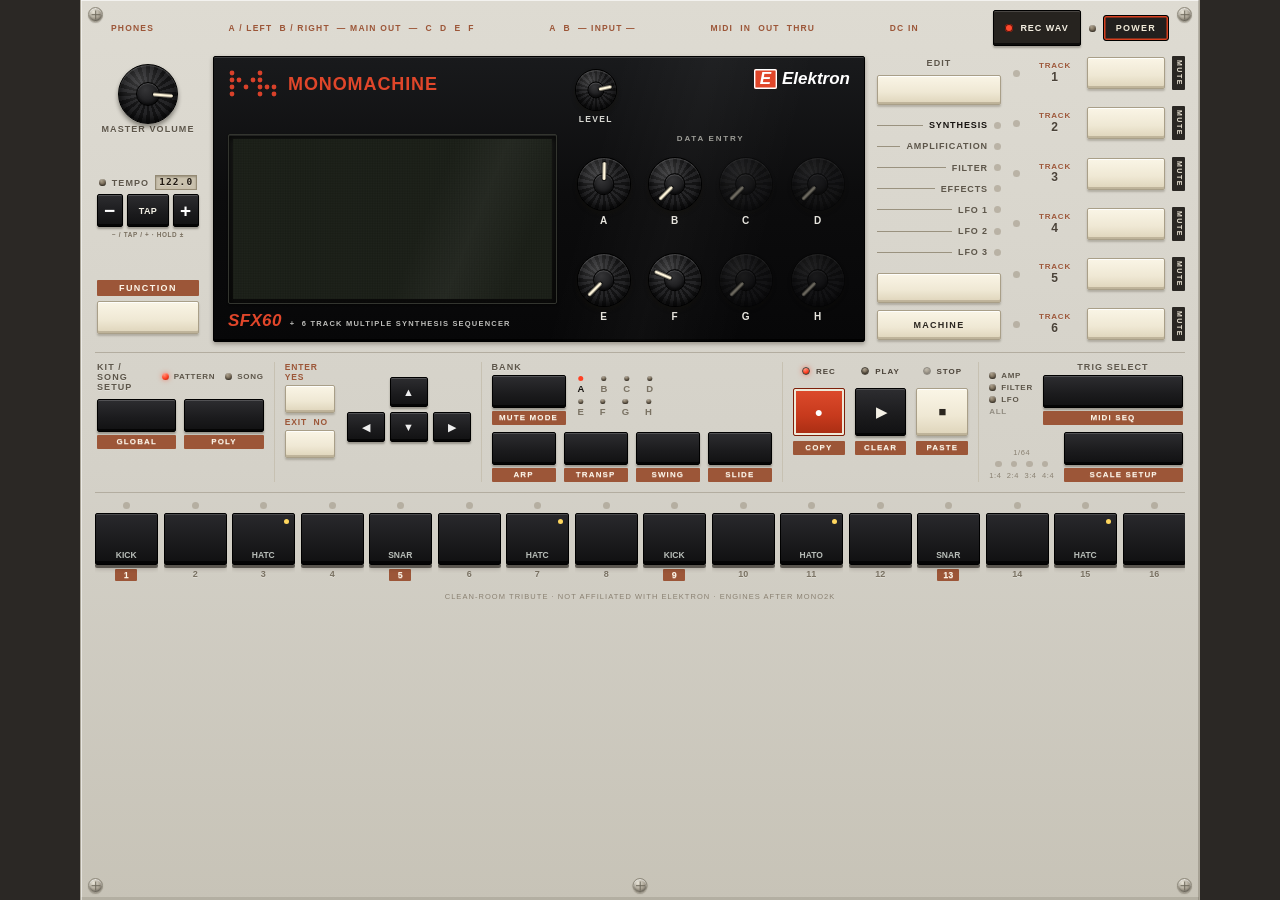
==== index.html @ 71b124a7 "Add files via upload" ====
<!DOCTYPE html>
<html lang="ru">
<head>
<meta charset="UTF-8">
<meta name="viewport" content="width=device-width, initial-scale=1, maximum-scale=1, user-scalable=no, viewport-fit=cover">
<meta name="apple-mobile-web-app-capable" content="yes">
<meta name="mobile-web-app-capable" content="yes">
<meta name="apple-mobile-web-app-status-bar-style" content="black-translucent">
<meta name="apple-mobile-web-app-title" content="MONOMACHINE">
<meta name="format-detection" content="telephone=no">
<link rel="apple-touch-icon" href="[data-uri]">
<meta name="theme-color" content="#2a2723">
<title>MONOMACHINE SFX-60 — browser synth for iPhone</title>
<link rel="icon" href="data:image/svg+xml,%3Csvg xmlns='http://www.w3.org/2000/svg' viewBox='0 0 64 64'%3E%3Crect width='64' height='64' rx='8' fill='%23d8d5cc'/%3E%3Crect x='14' y='8' width='36' height='30' fill='%23000'/%3E%3Crect x='18' y='20' width='16' height='11' fill='%23a8c0a0'/%3E%3Ccircle cx='42' cy='18' r='4' fill='%23111'/%3E%3Ccircle cx='42' cy='29' r='4' fill='%23111'/%3E%3Crect x='6' y='46' width='52' height='9' rx='2' fill='%23111'/%3E%3C/svg%3E">
<style>
/* MONOMACHINE WEB — SFX-60 MkI panel (after the original photo), touch-first */
:root{
  --panel:#dcd9d2; --panel2:#c9c5bb; --ink:#2b2620; --rust:#9c5638; --rustD:#7e4330;
  --red:#d8401f; --cream:#f2ecdc; --cream2:#e3dbc6; --black:#1b1b1d; --line:#b3ada0;
}
*{box-sizing:border-box;-webkit-tap-highlight-color:transparent}
html,body{margin:0;padding:0}
body{background:#2b2825;color:var(--ink);font-family:-apple-system,BlinkMacSystemFont,"Helvetica Neue",Arial,sans-serif;overscroll-behavior:none}
button{font-family:inherit;touch-action:manipulation;user-select:none;-webkit-user-select:none}
#unit{position:relative;max-width:1120px;margin:0 auto;min-height:100vh;min-height:100dvh;
  background:linear-gradient(180deg,#e6e3dc 0%,var(--panel) 30%,#cfccc2 78%,#bebaae 100%);
  box-shadow:0 22px 60px rgba(0,0,0,.6),inset 0 1px 0 #fff;
  padding:calc(10px + env(safe-area-inset-top)) calc(14px + env(safe-area-inset-right)) calc(14px + env(safe-area-inset-bottom)) calc(14px + env(safe-area-inset-left));
  display:flex;flex-direction:column;gap:10px}
/* screws */
.screw{position:absolute;width:15px;height:15px;border-radius:50%;background:radial-gradient(circle at 35% 30%,#fdfdfd,#a9a9a9 55%,#6f6f6f);box-shadow:inset 0 0 2px rgba(0,0,0,.5),0 1px 1px rgba(255,255,255,.7);z-index:3}
.screw::before,.screw::after{content:"";position:absolute;left:50%;top:50%;background:#555;transform:translate(-50%,-50%)}
.screw::before{width:9px;height:1.6px}.screw::after{width:1.6px;height:9px}
.screw.tl{left:7px;top:7px}.screw.tr{right:7px;top:7px}.screw.bl{left:7px;bottom:7px}.screw.br{right:7px;bottom:7px}.screw.bm{left:50%;bottom:7px;transform:translateX(-50%)}
/* top strip (rear-panel print, as on the photo) */
#topStrip{display:flex;justify-content:space-between;align-items:center;gap:14px;color:var(--rust);font-size:8.5px;font-weight:700;letter-spacing:.14em;padding:0 16px;white-space:nowrap}
.powerWrap{display:flex;align-items:center;gap:7px}
.powerBtn{background:#22201e;color:#f0ead8;border:1px solid #000;border-radius:3px;font-size:9px;font-weight:800;letter-spacing:.14em;padding:7px 12px;box-shadow:0 2px 4px rgba(0,0,0,.4)}
.powerBtn.on{background:#3d3a34;color:#fff}
#unit.off .powerBtn{animation:pwrPulse 1.5s ease-in-out infinite}
@keyframes pwrPulse{0%,100%{box-shadow:0 0 0 0 rgba(216,64,31,.0)}50%{box-shadow:0 0 0 5px rgba(216,64,31,.35)}}
.led{display:inline-block;width:7px;height:7px;border-radius:50%;background:#7a6f5f;box-shadow:inset 0 1px 2px rgba(0,0,0,.55);vertical-align:middle}
.led.on{background:#ff4023;box-shadow:0 0 8px #ff4023,inset 0 0 2px rgba(0,0,0,.3)}
#standbyLed.on{background:#57d977;box-shadow:0 0 8px #57d977}
.plab{font-size:9px;font-weight:700;letter-spacing:.12em;color:#5d564a;text-align:center;text-transform:uppercase}
.plab.left{text-align:left}
.micro{font-size:7.5px;letter-spacing:.08em;color:#8a8172;text-align:center;line-height:1.5}
.brownPlate{background:var(--rust);color:#fdf6e9;font-size:9px;font-weight:800;letter-spacing:.16em;text-align:center;padding:3px 8px;border-radius:1px}
.brownLab{display:block;background:var(--rust);color:#fdf6e9;font-size:8px;font-weight:800;letter-spacing:.14em;text-align:center;padding:2.5px 4px;border-radius:1px;white-space:nowrap}
.redLab{color:var(--rust);font-size:8.5px;font-weight:700;letter-spacing:.1em}
.blackBtn{background:linear-gradient(180deg,#333336,#141415);border:1px solid #000;border-radius:4px;min-height:33px;box-shadow:inset 0 1px 0 rgba(255,255,255,.22),0 2px 4px rgba(0,0,0,.35);color:#eee}
.blackBtn:active{filter:brightness(1.5)}
.blackBtn.on{box-shadow:inset 0 0 0 2px var(--red),0 2px 4px rgba(0,0,0,.35)}
.creamBtn{background:linear-gradient(180deg,#fdfaf0,var(--cream2));border:1px solid #a99f88;border-radius:4px;min-height:33px;box-shadow:inset 0 1px 0 #fff,0 2px 4px rgba(60,50,30,.28);color:var(--ink)}
.creamBtn:active{filter:brightness(.94)}
.creamBtn.on{box-shadow:inset 0 0 0 2px var(--red)}
.redBtn{background:linear-gradient(180deg,#f05a38,#c73315);border:1px solid #7e1f0a;border-radius:4px;min-height:33px;box-shadow:inset 0 1px 0 rgba(255,255,255,.35),0 2px 4px rgba(0,0,0,.35)}
.wide{width:100%}
/* main row */
#mainRow{display:grid;grid-template-columns:106px 1fr 124px 172px;gap:12px;align-items:stretch}
#leftCol{display:flex;flex-direction:column;align-items:center;justify-content:space-between;gap:14px;padding:8px 2px}
.hknob-wrap{text-align:center}
.ctlBlock{width:100%;display:flex;flex-direction:column;gap:5px;align-items:stretch}
.rowLab{display:flex;align-items:center;gap:6px;justify-content:center}
.mknob{width:46px;height:46px;border-radius:50%;margin:0 auto;position:relative;touch-action:none;cursor:ns-resize;
  background:radial-gradient(circle at 36% 28%,#4c4c4f,#1d1d1f 62%,#0a0a0b);box-shadow:0 6px 10px rgba(0,0,0,.5),inset 0 1px 1px rgba(255,255,255,.28)}
.mknob.big{width:60px;height:60px}
.knob-ind{position:absolute;inset:0;pointer-events:none}
.knob-ind::before{content:"";position:absolute;left:50%;top:4px;width:3px;height:32%;background:#f4f1e8;border-radius:2px;transform:translateX(-50%)}
/* black glossy centre panel */
#blackPanel{position:relative;overflow:hidden;background:linear-gradient(160deg,#26262a 0%,#0c0c0e 42%,#050506 100%);border-radius:3px;border:1px solid #000;
  box-shadow:inset 0 1px 0 rgba(255,255,255,.16),inset 0 -14px 26px rgba(0,0,0,.65),0 4px 12px rgba(0,0,0,.35);color:#eee;padding:12px 14px 10px}
#blackPanel::after{content:"";position:absolute;inset:0;pointer-events:none;background:linear-gradient(112deg,transparent 42%,rgba(255,255,255,.055) 50%,transparent 60%)}
#bpHead{display:flex;justify-content:space-between;align-items:flex-start;gap:10px;position:relative;z-index:1}
.logoM{display:flex;align-items:center;gap:8px}
.logoText{color:#e0462a;font-weight:800;font-size:clamp(13px,2.4vw,18px);letter-spacing:.05em}
.levelWrap{text-align:center}
.levelWrap .mknob{width:42px;height:42px}
.wlab{color:#d8d8d2;font-size:8.5px;font-weight:700;letter-spacing:.16em;margin-top:3px;text-align:center}
.wlab.small{font-size:7.5px;color:#bdbdba}
.elektronLogo{color:#fff;font-size:clamp(13px,2.2vw,17px);font-weight:800;display:flex;align-items:center;gap:5px}
.elektronLogo i{font-style:italic}
.elogoBox{background:#e0462a;color:#fff;font-style:italic;padding:0 6px;border-radius:2px;box-shadow:inset 0 0 0 1.4px #fff}
#bpBody{display:flex;gap:14px;margin-top:10px;position:relative;z-index:1}
#lcdCol{flex:1.18;min-width:0;display:flex;flex-direction:column;gap:7px}
#lcdBezel{background:#0a0c09;border:1px solid #33352f;border-radius:3px;padding:5px;box-shadow:inset 0 2px 8px rgba(0,0,0,.8)}
#lcdCanvas{width:100%;height:auto;display:block;image-rendering:pixelated;border-radius:2px;background:#242a22}
.sfxLab{display:flex;align-items:baseline;gap:8px}
.sfx{color:#e0462a;font-weight:800;font-style:italic;font-size:17px;letter-spacing:.02em}
#knobsCol{flex:1;min-width:0;display:flex;flex-direction:column}
.dataLab{color:#9d9d97;font-size:8px;font-weight:700;letter-spacing:.22em;text-align:center;margin-bottom:6px}
#knobs{flex:1;display:grid;grid-template-columns:repeat(4,1fr);grid-template-rows:1fr 1fr;gap:10px 6px;align-items:center}
.knob-wrap{text-align:center;min-width:0}
.knob{width:clamp(40px,6.2vw,54px);height:clamp(40px,6.2vw,54px);border-radius:50%;margin:0 auto;position:relative;touch-action:none;cursor:ns-resize;
  background:radial-gradient(circle at 36% 28%,#4c4c4f,#1d1d1f 62%,#0a0a0b);box-shadow:0 9px 12px rgba(0,0,0,.65),inset 0 1px 1px rgba(255,255,255,.28)}
.knob.locked{box-shadow:0 0 0 2px var(--red),0 9px 12px rgba(0,0,0,.65)}
.knob.disabled{opacity:.4}
.knob-lab{display:none}
.knob-letter{color:#e8e6df;font-size:10px;font-weight:700;margin-top:4px}
/* data page column */
#pageCol{display:flex;flex-direction:column;gap:7px;padding:2px 0}
#pageCol .creamBtn{min-height:30px}
.editWide{font-size:9px;font-weight:800;letter-spacing:.14em}
#pageList{display:flex;flex-direction:column;justify-content:space-evenly;flex:1;padding:2px 0}
.pagerow{display:flex;align-items:center;gap:6px;background:none;border:0;padding:5px 0;cursor:pointer;width:100%;color:#5d564a}
.pagerow .pline{flex:1;height:1px;background:#9a927f}
.pagerow .plabel{font-size:9px;font-weight:700;letter-spacing:.1em;white-space:nowrap}
.pagerow .pdot{width:7px;height:7px;border-radius:50%;background:#7a6f5f;box-shadow:inset 0 1px 2px rgba(0,0,0,.5);flex:none}
.pagerow.on{color:#171310}
.pagerow.on .plabel{font-weight:800}
.pagerow.on .pdot{background:#ff4023;box-shadow:0 0 8px #ff4023}
/* track column */
#trackBtns{display:flex;flex-direction:column;justify-content:space-between;gap:8px;height:100%}
.trow{display:grid;grid-template-columns:10px 50px 1fr 13px;align-items:center;gap:7px}
.tlab{color:var(--rust);font-size:8px;font-weight:700;letter-spacing:.1em;text-align:center;line-height:1.1}
.tlab b{display:block;font-size:12px;color:#4a4238}
.tbtn{min-height:32px;width:100%}
.muteLab{writing-mode:vertical-rl;background:#2a2723;color:#e9e2d2;font-size:7px;font-weight:800;letter-spacing:.22em;text-align:center;padding:4px 2px;border-radius:1px}
.trow.on .tled{background:#ff4023;box-shadow:0 0 8px #ff4023}
.trow.muted .tbtn{opacity:.5}
.trow.muted .muteLab{background:#b33014;color:#fff}
.trow.muted .tled{background:#5c4a3a;box-shadow:none}
/* middle band */
#midBand{display:grid;grid-template-columns:1.02fr 1.18fr 1.72fr 1.12fr 1.18fr;border-top:1px solid var(--line);padding-top:9px}
.mbGroup{padding:0 10px;border-left:1px solid #c7c1b2;display:flex;flex-direction:column;gap:7px;justify-content:flex-start}
.mbGroup:first-child{border-left:0;padding-left:2px}
.mbGroup.last{padding-right:2px}
.mbHead{display:flex;align-items:center;gap:10px;min-height:22px}
.kitHead{justify-content:space-between}
.ledLab{display:inline-flex;align-items:center;gap:5px;font-size:8px;font-weight:700;letter-spacing:.09em;color:#5d564a}
.ledLab.dim{opacity:.55}
.mbBtns{display:flex;gap:8px}
.labBtn{flex:1;display:flex;flex-direction:column;gap:3px;min-width:0}
.labBtn button{width:100%}
.navFlex{display:flex;gap:12px}
.navCream{display:flex;flex-direction:column;gap:3.5px;flex:1}
.navCream .creamBtn{min-height:28px}
.navArrows{display:grid;grid-template-columns:repeat(3,38px);grid-template-rows:30px 30px;gap:5px;align-content:center}
.arrow{color:#eee;font-size:11px;min-height:30px}
.bankTop{display:flex;gap:12px;align-items:flex-start}
.bankBtnWrap{width:74px;flex:none}
#bankLeds{display:flex;flex-direction:column;gap:5px;padding-top:14px}
#bankLeds .brow{display:flex;gap:16px}
#bankLeds span{font-size:9.5px;font-weight:700;color:#7a7263;cursor:pointer;position:relative;padding-top:7px}
#bankLeds span::before{content:"";position:absolute;top:0;left:50%;transform:translateX(-50%);width:5.5px;height:5.5px;border-radius:50%;background:#7a6f5f}
#bankLeds span.on{color:#171310}
#bankLeds span.on::before{background:#ff4023;box-shadow:0 0 7px #ff4023}
.transIcons{justify-content:space-around;color:#4a4238;font-weight:800;font-size:11px}
#btnRec.rec-on{box-shadow:inset 0 0 0 2px #fff3,0 0 10px rgba(216,64,31,.8)}
#btnPlay.on{box-shadow:inset 0 0 0 2px #57d977,0 2px 4px rgba(0,0,0,.35)}
.trigSelTop{display:flex;gap:10px}
.tsLeds{display:flex;flex-direction:column;gap:3px;justify-content:center}
.scaleRow{display:flex;gap:10px;align-items:flex-end}
.scaleLeds{display:flex;flex-direction:column;gap:3px;align-items:center}
#pageLeds{display:flex;gap:9px}
.pled{width:6.5px;height:6.5px;border-radius:50%;background:#7a6f5f;box-shadow:inset 0 1px 2px rgba(0,0,0,.5)}
.pled.on{background:#ff4023;box-shadow:0 0 7px #ff4023}
/* trig keys */
#trigGrid{display:grid;grid-template-columns:repeat(16,1fr);gap:6px;border-top:1px solid var(--line);padding-top:9px}
.trigcell{display:flex;flex-direction:column;align-items:center;gap:4px;min-width:0}
.t-led{width:7px;height:7px;border-radius:50%;background:#6f6050;box-shadow:inset 0 1px 2px rgba(0,0,0,.55)}
.trigcell.on .t-led{background:#ff2d1c;box-shadow:0 0 9px #ff2d1c}
.trigcell.slide .t-led{background:#ffb02e;box-shadow:0 0 9px #ffb02e}
.trigcell.playing .t-led{background:#fff;box-shadow:0 0 10px #fff}
.trig{width:100%;height:52px;background:linear-gradient(180deg,#303033,#171718);border:1px solid #000;border-radius:5px;position:relative;touch-action:none;
  box-shadow:inset 0 1px 0 rgba(255,255,255,.18),0 3px 5px rgba(0,0,0,.4);display:flex;align-items:flex-end;justify-content:center;padding-bottom:4px}
.trigcell.haslock .trig::after{content:"";position:absolute;top:5px;right:5px;width:5px;height:5px;border-radius:50%;background:#ffd75e;box-shadow:0 0 5px #ffd75e}
.trigcell.playing .trig{filter:brightness(1.55);outline:1.5px solid #fff;outline-offset:-1.5px}
.trigcell.lockedit .trig{outline:2px solid #ff2d1c;outline-offset:1px}
.trig.held{filter:brightness(1.65)}
.trigcell.beyond{opacity:.35}
.t-note{font-size:8.5px;font-weight:700;color:#b9beb9;min-height:10px;white-space:nowrap}
.t-num{font-size:9px;font-weight:700;color:#7a7263;text-align:center;min-width:22px}
.trigcell.beat .t-num{background:var(--rust);color:#fdf6e9;border-radius:1px;padding:1px 0}
#foot{font-size:9px;color:#6e675b;text-align:center;line-height:1.55;padding-bottom:8px}
/* powered-off dimming */
#unit.off .tled,#unit.off .t-led,#unit.off .pled,#unit.off .pdot{opacity:.4;box-shadow:none!important;background:#8a7d6a!important}
/* toast */
#toast{position:fixed;top:calc(10px + env(safe-area-inset-top));left:50%;transform:translateX(-50%);background:rgba(24,21,18,.94);color:#f4efe2;padding:9px 16px;border-radius:20px;font-size:12.5px;font-weight:600;opacity:0;pointer-events:none;transition:opacity .18s;z-index:60;max-width:92vw;text-align:center}
#toast.show{opacity:1}
/* sheets */
#sheetOverlay{position:fixed;inset:0;background:rgba(12,10,8,.55);display:none;z-index:50}
#sheetOverlay.open{display:block}
#sheet{position:absolute;left:50%;transform:translateX(-50%);bottom:0;width:min(1120px,100%);max-height:88dvh;overflow-y:auto;
  background:linear-gradient(180deg,#e9e6dd,#d5d1c5);border-radius:14px 14px 0 0;box-shadow:0 -12px 40px rgba(0,0,0,.5);padding:0 14px calc(16px + env(safe-area-inset-bottom))}
#sheetHead{position:sticky;top:0;background:inherit;display:flex;justify-content:space-between;align-items:center;gap:10px;padding:13px 0 10px;z-index:2}
#sheetTitle{font-weight:800;letter-spacing:.05em;font-size:13.5px}
#sheetClose{background:#22201e;color:#fff;border:0;border-radius:6px;padding:10px 14px;font-weight:800}
.sgroup{font-size:10px;font-weight:800;letter-spacing:.12em;color:#5d5546;margin:13px 0 6px}
.sgrid{display:grid;grid-template-columns:repeat(auto-fill,minmax(104px,1fr));gap:6px}
.scell{background:#26231f;color:#efe9d8;border:1px solid #100e0c;border-radius:6px;padding:11px 5px;font-weight:700;font-size:11.5px}
.scell.on{background:#b33014;color:#fff}
.scell.queued{box-shadow:inset 0 0 0 2px #ffb02e}
.scell.small{padding:8px 3px;font-size:10.5px}
.srow{display:flex;gap:7px;align-items:center;flex-wrap:wrap;margin:8px 0}
.srow.currow{outline:2px solid #b33014;border-radius:8px;padding:4px}
.sbtn{background:#f2ecdc;border:1px solid #a99f88;border-radius:6px;padding:10px 12px;font-weight:800;font-size:11.5px;color:var(--ink)}
.sbtn.small{padding:7px 9px}
.sbtn.danger{background:#b33014;color:#fff;border-color:#6f1e0a}
.slab{font-size:11px;font-weight:800;min-width:96px}
.sval{font-family:ui-monospace,Menlo,monospace;font-weight:700;min-width:44px;text-align:right}
.srow input[type=range]{flex:1;accent-color:#d8401f;height:30px}
.snote{font-size:11.5px;line-height:1.5;color:#3d382e;background:rgba(255,255,255,.5);border-radius:7px;padding:9px 11px}
.syxout{white-space:pre-wrap;word-break:break-word;background:#17150f;color:#b9e3b9;border-radius:8px;padding:11px;font-size:11px;line-height:1.5;max-height:300px;overflow:auto}
.wavecv{width:100%;height:auto;background:#14181b;border-radius:8px;touch-action:none;display:block}
.help{font-size:12.5px;line-height:1.55;color:#2e2a23}
.help h3{font-size:12px;letter-spacing:.08em;margin:14px 0 4px}
/* portrait phones: rearrange, keep the hardware language */
@media (max-width:820px){
  #topStrip .hideS{display:none}
  #mainRow{grid-template-columns:1fr;gap:9px}
  #leftCol{flex-direction:row;align-items:flex-start;justify-content:space-between;padding:0 4px;order:2}
  #leftCol .ctlBlock{width:31%}
  .mknob.big{width:48px;height:48px}
  #blackPanel{order:1}
  #bpBody{flex-direction:column}
  #knobs{gap:8px 4px}
  #pageCol{order:3;flex-direction:column}
  #pageList{flex-direction:row;flex-wrap:wrap;gap:2px 10px}
  .pagerow{width:auto;padding:6px 2px}
  .pagerow .pline{display:none}
  #pageCol .creamBtn{display:none}
  #pageCol #editBtn{display:block}
  #trackCol{order:4}
  #trackBtns{display:grid;grid-template-columns:repeat(3,1fr);gap:7px}
  #midBand{grid-template-columns:1fr 1fr;row-gap:12px}
  .mbGroup:nth-child(odd){border-left:0;padding-left:2px}
  #trigGrid{grid-template-columns:repeat(8,1fr)}
  .trig{height:56px}
}
/* landscape phones: compress to fit one screen */
@media (orientation:landscape) and (max-height:540px){
  #unit{gap:6px;padding-top:calc(6px + env(safe-area-inset-top))}
  #topStrip{display:none}
  #mainRow{grid-template-columns:88px 1fr 108px 148px;gap:8px}
  .mknob.big{width:44px;height:44px}.levelWrap .mknob{width:34px;height:34px}
  .knob{width:38px;height:38px}
  .tbtn{min-height:26px}
  .trig{height:42px}
  #foot{display:none}
  .blackBtn,.creamBtn,.redBtn{min-height:27px}
  .navArrows{grid-template-columns:repeat(3,32px);grid-template-rows:26px 26px}
}

/* ==== raw MkI finish + iPhone fit (flat, matte, no gloss) ==== */
html{-webkit-text-size-adjust:100%}
body{touch-action:manipulation;-webkit-touch-callout:none}
#scaleWrap{width:100%;overflow:hidden}
#unit{transform-origin:top center;background:#d6d3cc;box-shadow:none;border-left:1px solid #a8a396;border-right:1px solid #a8a396}
.screw{background:#b9b4a8;box-shadow:none;border:1px solid #8f8a7c}
.screw::before,.screw::after{background:#6e695c}
#blackPanel{background:#0c0c0d;box-shadow:none;border-radius:2px}
#blackPanel::after{display:none}
#unit.off .powerBtn{animation:none;box-shadow:inset 0 0 0 1.5px #d8401f}
.powerBtn{box-shadow:none}
.blackBtn{background:#1d1d1f;box-shadow:0 1px 0 rgba(0,0,0,.4);border-radius:2px}
.creamBtn{background:#efe9d8;box-shadow:0 1px 0 rgba(80,70,50,.35);border-radius:2px}
.redBtn{background:#c73a1d;box-shadow:0 1px 0 rgba(0,0,0,.4);border-radius:2px}
.mknob,.knob{background:#151515;box-shadow:0 2px 0 rgba(0,0,0,.45);border:1px solid #000}
.knob-ind::before{width:2px;top:3px;background:#e8e4d8}
.knob.locked{box-shadow:0 0 0 2px #d8401f}
.trig{background:#1a1a1b;box-shadow:0 1px 0 rgba(0,0,0,.45);border-radius:2px}
.trigcell.playing .trig{filter:none;background:#3a3a3c}
.led.on,.trow.on .tled,.trigcell.on .t-led,.pagerow.on .pdot,.pled.on,#bankLeds span.on::before,#standbyLed.on{box-shadow:none}
.trigcell.haslock .trig::after{box-shadow:none}
#btnRec.rec-on{box-shadow:inset 0 0 0 2px #efe9d8}
#lcdBezel{background:#101010;box-shadow:none;border-radius:2px;padding:4px}
.lcdPx{position:relative;line-height:0}
#lcdCanvas{background:#1e221b;border-radius:0}
.pxgrid{position:absolute;inset:0;pointer-events:none;
  background-image:repeating-linear-gradient(90deg,rgba(8,10,6,.13) 0 1px,transparent 1px 100%),repeating-linear-gradient(0deg,rgba(8,10,6,.13) 0 1px,transparent 1px 100%);
  background-size:calc(100%/128) 100%,100% calc(100%/64)}
#toast{border-radius:0;font-family:ui-monospace,Menlo,monospace;text-transform:uppercase;letter-spacing:.08em;font-size:11px;padding:8px 12px}
#sheet{border-radius:0;background:#dcd8cd;box-shadow:0 -6px 24px rgba(0,0,0,.45)}
.scell,.sbtn{border-radius:2px;box-shadow:none}
#foot{font-size:7.5px;letter-spacing:.14em;color:#8a8172;padding-bottom:4px}
.ctlBlock .micro{display:none}
@media (max-width:820px){
  #bpBody{flex-direction:row}
  #lcdCol{flex:1.25}
  #knobsCol{flex:1}
  .knob{width:36px;height:36px}
  #trackBtns{grid-template-columns:repeat(6,1fr)}
  .trow{grid-template-columns:1fr;justify-items:center;gap:3px}
  .trow .tled{order:0}.trow .tlab{display:none}.trow .muteLab{display:none}
  .trow .tbtn{min-height:38px}
  #midBand{grid-template-columns:1fr 1fr 1fr}
  .mbGroup{border-left:0;padding:0 6px}
  .trig{height:50px}
}
@media (orientation:landscape) and (max-height:540px){
  #midBand{padding-top:6px}
  .mbGroup{gap:4px}
  .trig{height:38px}
  .t-note{display:none}
  #trigGrid{padding-top:6px}
}


/* ==== iPhone-first hardware shell v4 ====
   The layout is genuinely reflowed for the phone. The old whole-panel
   transform scale is not used, so keys, LEDs and labels keep real size. */
:root{--appH:100dvh}
body{overflow-x:hidden}
#scaleWrap{min-height:var(--appH);overflow:visible}
#unit{transform:none!important;min-height:var(--appH)}
body.knob-dragging{overflow:hidden!important;touch-action:none!important}
body.knob-dragging #unit{transform:none!important}
.topActions{display:flex;align-items:center;gap:8px}
.wavRecBtn{appearance:none;display:inline-flex;align-items:center;gap:7px;min-height:36px;padding:0 11px;background:#26231f;color:#f4efe2;border:1px solid #000;border-radius:2px;font-size:9px;font-weight:800;letter-spacing:.11em;box-shadow:0 1px 0 rgba(0,0,0,.35);white-space:nowrap}
.wavRecBtn:active{transform:translateY(1px)}
.wavRecBtn .recDot{width:8px;height:8px;border-radius:50%;background:#ff4a2e;box-shadow:inset 0 0 0 1px #5f1308;flex:none}
#wavRecTime{font-family:ui-monospace,Menlo,monospace;font-size:10px;min-width:34px}
#wavRecTime:empty{display:none}
.wavRecBtn.recording{background:#a9230f;color:#fff;box-shadow:inset 0 0 0 1px #ffd8cf}
.wavRecBtn.recording .recDot{animation:recDotBlink 1s steps(2,start) infinite}
@keyframes recDotBlink{50%{opacity:.2}}
.transportGroup{min-width:0}
.transIcons{display:grid!important;grid-template-columns:repeat(3,1fr);gap:10px;width:100%;min-height:19px;margin:0}
.transIcons .tIcon{display:flex;align-items:center;justify-content:center;gap:6px;color:#4a4238;font-size:8px;letter-spacing:.12em}
.transIcons .led{width:8px;height:8px;border:1px solid #4c463c;flex:none}
.transIcons .dummyLed{opacity:.5}
.transportBtns{display:grid!important;grid-template-columns:repeat(3,1fr);gap:10px}
.transportBtns .labBtn{gap:5px}
.transportBtns button{min-height:48px;display:flex;align-items:center;justify-content:center;line-height:1}
.btnGlyph{font-size:15px;line-height:1;pointer-events:none}
#btnRec .btnGlyph{color:#fff;font-size:14px}
#btnPlay .btnGlyph{color:#f4f1e6;margin-left:2px}
#btnStop .btnGlyph{color:#2a251e;font-size:13px}
.tnum{display:none;font-weight:800;letter-spacing:.08em;pointer-events:none}
.knob-wrap{touch-action:none;-webkit-user-select:none;user-select:none}
.knob,.mknob{transform:none!important;flex:none;contain:layout;background:radial-gradient(circle,#2c2c2e 0 32%,#181819 33% 68%,#0b0b0c 69%);border:1px solid #000;box-shadow:inset 0 0 0 2px #303032,0 2px 0 rgba(0,0,0,.45)}
.knob::before,.mknob::before{content:"";position:absolute;left:50%;top:50%;width:38%;height:38%;transform:translate(-50%,-50%);border-radius:50%;background:#242426;border:1px solid #000;z-index:1;pointer-events:none}
.knob::after,.mknob::after{content:"";position:absolute;inset:-5px;border-radius:50%;z-index:3}
.knob-ind{inset:4px;transform-origin:50% 50%;will-change:transform;z-index:2}
.knob-ind::before{top:0;width:3px;height:40%;background:#fff6dc;box-shadow:0 0 0 1px rgba(0,0,0,.75)}
.knob.dragging,.mknob.dragging,.knob-wrap.dragging .knob{outline:2px solid var(--red);outline-offset:2px}

/* iPhone portrait: actual stacked hardware sections, not a miniature desktop. */
@media (max-width:820px) and (orientation:portrait){
  :root{--ibtn:clamp(30px,4.2dvh,38px);--ibig:clamp(44px,6dvh,52px);--iknob:clamp(34px,9.6vw,40px)}
  body{background:#d6d3cc}
  #scaleWrap{height:var(--appH);overflow:hidden}
  #unit{height:var(--appH);min-height:0;overflow-x:hidden;overflow-y:auto;overscroll-behavior:contain;-webkit-overflow-scrolling:touch;gap:5px;border:0;padding:calc(5px + env(safe-area-inset-top)) calc(7px + env(safe-area-inset-right)) calc(6px + env(safe-area-inset-bottom)) calc(7px + env(safe-area-inset-left))}
  #topStrip{flex:0 0 40px;display:flex;align-items:center;min-height:40px;padding:0}
  #topStrip>span:not(.topActions){display:none!important}
  .topActions{width:100%;justify-content:space-between}
  .wavRecBtn,.powerBtn{min-height:38px}
  .blackBtn,.creamBtn,.redBtn{min-height:var(--ibtn)}
  #mainRow{flex:0 0 auto;display:grid;grid-template-columns:minmax(0,1.55fr) minmax(0,1fr);grid-template-areas:"black black" "left left" "pages tracks";gap:6px;align-items:stretch}
  #blackPanel{grid-area:black;order:initial;padding:7px 8px}
  #leftCol{grid-area:left;order:initial}
  #pageCol{grid-area:pages;order:initial}
  #trackCol{grid-area:tracks;order:initial;min-width:0}
  #bpHead{align-items:center;min-height:38px;gap:6px}
  .logoM svg{width:42px;height:24px;flex:none}
  .logoText{font-size:13px}
  .levelWrap .mknob{width:36px;height:36px}
  .levelWrap .wlab,.hknob-wrap .plab{display:none}
  .elektronLogo{font-size:13px}
  #bpBody{display:grid;grid-template-columns:minmax(0,1.08fr) minmax(168px,1fr);gap:8px;margin-top:5px;align-items:stretch}
  #lcdCol,#knobsCol{min-width:0}
  #lcdBezel{padding:4px}
  .sfxLab{display:none}
  .dataLab{margin:0 0 3px;font-size:7px}
  #knobs{display:grid;grid-template-columns:repeat(4,minmax(40px,1fr));grid-template-rows:repeat(2,minmax(46px,1fr));gap:4px 3px;height:100%;align-items:stretch}
  .knob-wrap{min-height:46px;display:flex;flex-direction:column;align-items:center;justify-content:center}
  .knob{width:var(--iknob);height:var(--iknob)}
  .knob-letter{font-size:8px;margin-top:2px}
  #leftCol{display:grid;grid-template-columns:76px 1fr 1fr;gap:7px;align-items:stretch;padding:0}
  #leftCol .hknob-wrap{display:flex;flex-direction:column;align-items:center;justify-content:center}
  #leftCol .mknob.big{width:42px;height:42px}
  #leftCol .ctlBlock{width:auto;justify-content:center;gap:3px}
  #leftCol .plab{font-size:7.5px;line-height:1.1}
  #leftCol button{width:100%;min-height:var(--ibtn)}
  #pageCol{display:flex;flex-direction:column;gap:4px;padding:0;min-width:0}
  #pageCol>.plab{display:none}
  #pageCol #pageUp,#pageCol #pageDown{display:none}
  #pageList{display:grid;grid-template-columns:repeat(7,minmax(0,1fr));gap:3px;flex:none;padding:0}
  .pagerow{position:relative;width:100%;min-height:31px;justify-content:center;padding:3px 1px 7px;border:1px solid #b3ab99;background:#e8e2cf;color:#5d564a}
  .pagerow .pline{display:none}
  .pagerow .plabel{font-size:0;white-space:nowrap}
  .pagerow .plabel::after{content:attr(data-short);font-size:7.5px;font-weight:800;letter-spacing:.02em}
  .pagerow .pdot{position:absolute;left:50%;bottom:2px;transform:translateX(-50%);width:5px;height:5px}
  #pageCol #editBtn{display:block;min-height:var(--ibtn)}
  #trackBtns{display:grid;grid-template-columns:repeat(3,minmax(0,1fr));grid-template-rows:repeat(2,1fr);gap:5px;height:100%}
  .trow{position:relative;display:block;min-width:0}
  .trow .tled{position:absolute;top:3px;left:3px;width:6px;height:6px;z-index:2}
  .trow .tlab,.trow .muteLab{display:none}
  .trow .tbtn{width:100%;height:100%;min-height:var(--ibtn)}
  .tnum{display:inline;font-size:10px}
  #midBand{flex:0 0 auto;display:grid;grid-template-columns:repeat(2,minmax(0,1fr));grid-template-areas:"transport transport" "kit nav" "bank trigsel";gap:7px 8px;padding-top:7px}
  .mbGroup{border-left:0;padding:0 2px;gap:4px;min-width:0}
  .mbGroup:nth-child(1){grid-area:kit}
  .mbGroup:nth-child(2){grid-area:nav}
  .mbGroup:nth-child(3){grid-area:bank}
  .mbGroup.transportGroup{grid-area:transport}
  .mbGroup:nth-child(5){grid-area:trigsel}
  .mbHead{min-height:16px;gap:5px}
  .mbBtns{gap:6px}
  .labBtn{gap:4px}
  .brownLab{font-size:7px;min-height:13px;padding:2px;display:flex;align-items:center;justify-content:center}
  .transportBtns{gap:9px}
  .transportBtns button{min-height:var(--ibig)}
  .navFlex{display:grid;grid-template-columns:58px minmax(0,1fr);gap:6px}
  .navCream{gap:3px}
  .navCream .creamBtn{min-height:var(--ibtn)}
  .redLab{font-size:6.5px;white-space:nowrap}
  .navArrows{grid-template-columns:repeat(3,minmax(29px,1fr));grid-template-rows:repeat(2,var(--ibtn));gap:4px}
  .bankTop{display:grid;grid-template-columns:58px minmax(0,1fr);gap:6px;align-items:start}
  .bankBtnWrap{width:auto}
  .bankBtnWrap>.plab{display:none}
  #bankLeds{padding-top:12px;gap:4px}
  #bankLeds .brow{gap:12px}
  .mbBtns.four{display:grid;grid-template-columns:repeat(4,minmax(0,1fr));gap:4px}
  .trigSelTop{display:grid;grid-template-columns:minmax(0,1fr) 60px;gap:6px}
  .trigSelTop .labBtn>.plab{display:none}
  .tsLeds{gap:2px}
  .scaleRow{display:grid;grid-template-columns:minmax(0,1fr) 60px;gap:6px;align-items:end}
  .scaleLeds .micro{display:none}
  #trigGrid{flex:1 1 auto;min-height:0;margin-top:auto;display:grid;grid-template-columns:repeat(8,minmax(0,1fr));grid-template-rows:repeat(2,minmax(0,1fr));gap:5px;padding-top:6px}
  .trigcell{min-height:0;gap:2px}
  .trig{flex:1 1 auto;height:auto;min-height:35px;width:100%}
  .t-led{flex:none}
  .t-note{display:none}
  .t-num{font-size:8px;min-width:18px;line-height:1}
  #foot{display:none}
  #toast{top:auto;bottom:calc(8px + env(safe-area-inset-bottom))}
}
@media (max-width:820px) and (orientation:portrait) and (max-height:720px){
  /* Small iPhones in Safari: keep controls separated and allow a short scroll. */
  #scaleWrap{height:auto;overflow:visible}
  #unit{height:auto;min-height:var(--appH);overflow:visible}
  #trigGrid{flex:none;grid-template-rows:repeat(2,64px);margin-top:0}
}

/* iPhone landscape: console layout in one screen; POWER and REC WAV stay visible. */
@media (orientation:landscape) and (max-height:560px){
  :root{--lbtn:clamp(28px,8dvh,36px);--lbig:clamp(36px,11dvh,44px)}
  #scaleWrap{height:var(--appH);overflow:hidden}
  #unit{height:var(--appH);min-height:0;overflow-x:hidden;overflow-y:auto;overscroll-behavior:contain;-webkit-overflow-scrolling:touch;gap:5px;padding:calc(4px + env(safe-area-inset-top)) calc(8px + env(safe-area-inset-right)) calc(5px + env(safe-area-inset-bottom)) calc(8px + env(safe-area-inset-left))}
  #topStrip{display:flex!important;flex:0 0 34px;align-items:center;min-height:34px;padding:0}
  #topStrip>span:not(.topActions){display:none!important}
  .topActions{width:100%;justify-content:flex-end}
  .wavRecBtn,.powerBtn{min-height:32px}
  .blackBtn,.creamBtn,.redBtn{min-height:var(--lbtn)}
  #mainRow{flex:0 1 auto;display:grid;grid-template-columns:76px minmax(0,1fr) 108px 142px;gap:7px;min-height:0}
  #leftCol{gap:5px;padding:0;justify-content:space-between}
  #leftCol .mknob.big{width:42px;height:42px}
  #leftCol .hknob-wrap .plab{display:none}
  #blackPanel{padding:7px 8px}
  #bpHead{align-items:center;min-height:34px;gap:6px}
  .levelWrap .mknob{width:34px;height:34px}
  .levelWrap .wlab{display:none}
  #bpBody{display:grid;grid-template-columns:minmax(210px,250px) minmax(164px,1fr);gap:8px;margin-top:4px;justify-content:center;align-items:stretch}
  .sfxLab{display:none}
  .dataLab{margin-bottom:3px}
  #knobs{grid-template-columns:repeat(4,minmax(40px,1fr));grid-template-rows:repeat(2,minmax(44px,1fr));gap:4px 3px}
  .knob-wrap{min-height:44px;display:flex;flex-direction:column;align-items:center;justify-content:center}
  .knob{width:36px;height:36px}
  .knob-letter{font-size:8px;margin-top:2px}
  #pageCol{gap:4px;padding:0}
  #pageCol>.plab,#pageCol #pageUp,#pageCol #pageDown{display:none}
  #pageList{gap:0;padding:0}
  .pagerow{min-height:19px;padding:2px 0}
  .pagerow .plabel{font-size:8px}
  #pageCol #editBtn{display:block;min-height:30px}
  #trackBtns{gap:4px}
  .tbtn{min-height:26px}
  #midBand{flex:0 0 auto;display:grid;grid-template-columns:1fr 1.18fr 1.55fr 1.12fr 1.1fr;gap:0;padding-top:5px}
  .mbGroup{padding:0 6px;gap:4px}
  .mbBtns{gap:6px}
  .labBtn{gap:4px}
  .brownLab{font-size:7px;min-height:12px;padding:2px}
  .transportBtns{gap:8px}
  .transportBtns button{min-height:var(--lbig)}
  .navArrows{grid-template-columns:repeat(3,30px);grid-template-rows:repeat(2,26px);gap:4px}
  #trigGrid{flex:1 1 auto;min-height:0;margin-top:auto;display:grid;grid-template-columns:repeat(16,minmax(0,1fr));grid-template-rows:minmax(0,1fr);gap:4px;padding-top:5px}
  .trigcell{min-height:0;gap:2px}
  .trig{flex:1 1 auto;height:auto;min-height:32px;width:100%}
  .t-note{display:none}
  .t-num{font-size:8px;line-height:1}
  #foot{display:none}
  #toast{top:auto;bottom:calc(8px + env(safe-area-inset-bottom))}
}
@media (orientation:landscape) and (max-height:380px){
  :root{--lbtn:27px;--lbig:36px}
  #topStrip{flex-basis:30px;min-height:30px}
  .wavRecBtn,.powerBtn{min-height:29px}
  #mainRow{grid-template-columns:68px minmax(0,1fr) 98px 128px;gap:6px}
  #bpHead{min-height:29px}
  .logoText{display:none}
  .levelWrap .mknob{width:29px;height:29px}
  #bpBody{grid-template-columns:minmax(190px,220px) minmax(154px,1fr)}
  #knobs{grid-template-rows:repeat(2,minmax(38px,1fr))}
  .knob-wrap{min-height:38px}
  .knob{width:32px;height:32px}
  .pagerow{min-height:17px}
  .tbtn{min-height:23px}
  .t-num{display:none}
  .trig{min-height:29px}
}
@media (max-width:360px) and (orientation:portrait){
  .logoText,.elektronLogo i{display:none}
  #bpBody{grid-template-columns:minmax(0,1fr) minmax(158px,1fr)}
}

/* Screenshot-driven fixes: Safari's visible 745px height and landscape overlap. */
@media (max-width:820px),(orientation:landscape) and (max-height:560px){
  .screw{display:none}
}
@media (max-width:820px) and (orientation:portrait) and (max-height:799px){
  :root{--ibtn:29px;--ibig:44px;--iknob:34px}
  #bpHead{min-height:34px}
  .levelWrap .mknob{width:32px;height:32px}
  #knobs{grid-template-rows:repeat(2,minmax(42px,1fr))}
  .knob-wrap{min-height:42px}
  #leftCol .mknob.big{width:38px;height:38px}
  .pagerow{min-height:27px}
  #midBand{gap:5px 7px;padding-top:5px}
  .mbGroup{gap:3px}
  .mbHead{min-height:15px}
  .brownLab{min-height:11px}
  #trigGrid{gap:4px;padding-top:5px}
  .trig{min-height:33px}
}
@media (orientation:landscape) and (max-height:560px){
  /* Don't let the tall desktop track labels stretch/shrink the main row over transport. */
  #mainRow{flex:0 0 auto}
  #trackBtns{height:auto;justify-content:flex-start;gap:4px}
  .trow{grid-template-columns:8px minmax(0,1fr);gap:5px;min-height:26px}
  .trow .tlab,.trow .muteLab{display:none}
  .trow .tbtn{width:100%;min-height:26px}
  .tnum{display:inline;font-size:9px}
  #midBand{grid-template-columns:1fr 1.14fr 1.38fr 1.3fr 1.08fr}
}
/* Landscape height budget: keep the single trig row fully on screen. */
@media (orientation:landscape) and (max-height:560px){
  :root{--lbtn:clamp(26px,7.2dvh,32px)}
  #blackPanel{padding-bottom:7px}
  #bpHead{min-height:32px}
  #bpBody{grid-template-columns:minmax(200px,220px) minmax(164px,1fr)}
  .trow{min-height:24px}
  .trow .tbtn{min-height:24px}
  .pagerow{min-height:18px}
  #pageCol #editBtn{min-height:28px}
  .mbHead{min-height:17px}
  .mbGroup{gap:3px}
  .labBtn{gap:3px}
  .brownLab{min-height:11px}
}
@media (orientation:landscape) and (max-height:380px){
  :root{--lbtn:25px;--lbig:34px}
  #unit{gap:4px}
  .trow{min-height:21px}
  .trow .tbtn{min-height:21px}
  .pagerow{min-height:16px}
  #pageCol #editBtn{min-height:26px}
  .trig{min-height:26px}
}

/* ==== v5: explicit tempo, SysEx/Firmware labs, subtle matte 3D hardware depth ====
   Depth is only 1-3 px bevels/shadows: no layout boxes change size, and knob
   bodies remain stationary (only their indicator rotates). */
.tempoBlock{gap:4px}
#tempoVal{display:inline-block;min-width:39px;padding:1px 3px;background:#c9c1ad;border:1px solid #948a74;color:#211a12;font-family:ui-monospace,Menlo,monospace;font-size:9.5px;line-height:1.15;box-shadow:inset 0 1px 2px rgba(60,48,28,.35)}
.tempoBtns{display:grid;grid-template-columns:.72fr 1.16fr .72fr;gap:4px;width:100%}
.tempoBtns button{min-width:0;padding:0 2px;font-weight:900;letter-spacing:.05em}
#tempoBtn{font-size:9px;color:#f4f1e6}
#tempoDown,#tempoUp{font-size:19px;line-height:1;color:#fff}
.tempoHint{font-size:6.4px;font-weight:800;letter-spacing:.1em;color:#7a7060;text-align:center;white-space:nowrap}
.syx-actions{display:flex;flex-direction:column;gap:8px;margin:10px 0}
.syx-item{background:rgba(255,255,255,.44);border:1px solid #aaa18f;padding:8px;box-shadow:inset 0 1px 0 rgba(255,255,255,.65),0 1px 2px rgba(55,45,30,.16)}
.syx-title{font-size:11.5px;font-weight:900;letter-spacing:.04em;color:#2e281f}
.syx-detail{font-size:10.5px;line-height:1.45;color:#4d4638;white-space:pre-wrap;word-break:break-word;margin-top:3px}
.srow.tight{margin:5px 0 0}
.compact-grid{grid-template-columns:repeat(auto-fill,minmax(82px,1fr))}
.track-rnd-grid{display:grid;grid-template-columns:repeat(auto-fill,minmax(152px,1fr));gap:7px;margin:6px 0 10px}
.track-rnd{border:1px solid #aaa18f;background:rgba(255,255,255,.38);padding:6px;box-shadow:inset 0 1px 0 rgba(255,255,255,.6)}
.track-rnd.on{outline:2px solid var(--red);outline-offset:1px}
.track-rnd>.scell{width:100%}
.trigcell.trigless .t-led{background:#ffb02e;box-shadow:inset 0 1px 2px rgba(0,0,0,.45)}
.trigcell.trigless .trig{outline:1.5px dashed #ffb02e;outline-offset:-4px}
button:focus-visible{outline:2px solid var(--red);outline-offset:2px}

/* Matte stamped-panel depth (not a glossy redesign). */
#unit{background:linear-gradient(180deg,#dedbd2 0%,#d4d1c8 52%,#c7c3b7 100%);box-shadow:inset 1px 0 0 rgba(255,255,255,.55),inset -1px 0 0 rgba(80,72,58,.28),inset 0 1px 0 rgba(255,255,255,.65),inset 0 -3px 0 rgba(90,82,68,.18)}
#blackPanel{background:linear-gradient(180deg,#191a1c 0%,#0c0c0d 48%,#070708 100%);box-shadow:inset 0 1px 0 rgba(255,255,255,.15),inset 0 -2px 0 #000,0 2px 4px rgba(45,37,25,.38)}
#blackPanel::after{display:block;background:linear-gradient(105deg,transparent 56%,rgba(255,255,255,.032) 69%,transparent 83%)}
.screw{background:radial-gradient(circle at 35% 30%,#e8e4d8,#aaa394 52%,#6f695d);box-shadow:inset 0 1px 1px rgba(255,255,255,.65),inset 0 -1px 2px rgba(0,0,0,.35),0 1px 1px rgba(60,50,35,.3)}
.plab,.brownLab,.t-num,.tlab{text-shadow:0 1px 0 rgba(255,255,255,.28)}
.blackBtn{background:linear-gradient(180deg,#2d2d30 0%,#1b1b1d 58%,#111112 100%);box-shadow:inset 0 1px 0 rgba(255,255,255,.18),inset 0 -2px 0 rgba(0,0,0,.72),0 2px 2px rgba(35,29,20,.34)}
.creamBtn{background:linear-gradient(180deg,#faf5e6 0%,#efe8d4 58%,#ded4ba 100%);box-shadow:inset 0 1px 0 rgba(255,255,255,.9),inset 0 -2px 0 rgba(105,91,64,.28),0 2px 2px rgba(55,45,30,.24)}
.redBtn{background:linear-gradient(180deg,#dd4b2c 0%,#c73a1d 58%,#a82d13 100%);box-shadow:inset 0 1px 0 rgba(255,255,255,.28),inset 0 -2px 0 rgba(80,18,4,.7),0 2px 2px rgba(35,29,20,.34)}
.powerBtn,.wavRecBtn{box-shadow:inset 0 1px 0 rgba(255,255,255,.16),inset 0 -2px 0 rgba(0,0,0,.65),0 2px 2px rgba(35,29,20,.3)}
.blackBtn:active,.creamBtn:active,.redBtn:active,.powerBtn:active,.wavRecBtn:active,.sbtn:active,.scell:active{transform:translateY(1px);box-shadow:inset 0 1px 0 rgba(255,255,255,.12),inset 0 -1px 0 rgba(0,0,0,.55),0 1px 1px rgba(35,29,20,.28)}
.trig{background:linear-gradient(180deg,#29292c 0%,#19191b 62%,#101011 100%);box-shadow:inset 0 1px 0 rgba(255,255,255,.15),inset 0 -3px 0 rgba(0,0,0,.72),0 3px 0 rgba(20,17,12,.55),0 4px 4px rgba(35,29,20,.22)}
.trig:active,.trig.held{transform:translateY(1px);box-shadow:inset 0 1px 0 rgba(255,255,255,.1),inset 0 -2px 0 rgba(0,0,0,.65),0 2px 0 rgba(20,17,12,.55)}
.knob,.mknob{background:radial-gradient(circle at 36% 28%,rgba(255,255,255,.16),transparent 43%),repeating-conic-gradient(from 4deg,#252527 0deg 9deg,#141415 9deg 18deg);box-shadow:inset 0 1px 1px rgba(255,255,255,.2),inset 0 -4px 6px rgba(0,0,0,.72),0 3px 4px rgba(20,17,12,.45)}
.knob::before,.mknob::before{background:radial-gradient(circle at 38% 30%,#353537,#1c1c1e 68%,#101011);box-shadow:inset 0 1px 1px rgba(255,255,255,.18),inset 0 -2px 3px rgba(0,0,0,.6)}
.knob.locked{box-shadow:0 0 0 2px var(--red),inset 0 1px 1px rgba(255,255,255,.18),inset 0 -4px 6px rgba(0,0,0,.72),0 3px 4px rgba(20,17,12,.45)}
.led,.t-led,.pled,.pdot,#bankLeds span::before{background:radial-gradient(circle at 35% 30%,#a99d88,#746754 58%,#4f473b);box-shadow:inset 0 1px 1px rgba(255,255,255,.28),inset 0 -1px 2px rgba(0,0,0,.55)}
.led.on,.trow.on .tled,.trigcell.on .t-led,.pagerow.on .pdot,.pled.on{background:radial-gradient(circle at 35% 30%,#ff8a70,#ff4023 52%,#9f1d08);box-shadow:inset 0 1px 1px rgba(255,255,255,.35),0 0 5px rgba(255,64,35,.55)}
#lcdBezel{background:linear-gradient(180deg,#171816,#0b0b0a);box-shadow:inset 0 1px 0 rgba(255,255,255,.1),inset 0 3px 7px rgba(0,0,0,.75),0 1px 2px rgba(0,0,0,.45)}
.lcdPx::after{content:"";position:absolute;inset:0;pointer-events:none;background:linear-gradient(112deg,transparent 58%,rgba(255,255,255,.045) 72%,transparent 88%)}
#sheet{box-shadow:0 -8px 28px rgba(20,16,10,.5),inset 0 1px 0 rgba(255,255,255,.65)}
.sbtn{background:linear-gradient(180deg,#faf5e6,#e9e1cb);box-shadow:inset 0 1px 0 rgba(255,255,255,.85),inset 0 -2px 0 rgba(105,91,64,.22),0 1px 2px rgba(55,45,30,.2)}
.scell{background:linear-gradient(180deg,#302d28,#201d19);box-shadow:inset 0 1px 0 rgba(255,255,255,.13),inset 0 -2px 0 rgba(0,0,0,.6),0 1px 2px rgba(55,45,30,.22)}
.scell.on{background:linear-gradient(180deg,#cd421f,#a92e10)}
@media (max-width:820px) and (orientation:portrait){
  .tempoHint{display:none}
  .tempoBtns button{min-height:var(--ibtn)}
}
@media (orientation:landscape) and (max-height:560px){
  .tempoHint{display:none}
  .tempoBlock{gap:3px}
  .tempoBlock .rowLab{gap:3px}
  .tempoBtns{grid-template-columns:1fr 1fr;gap:3px}
  #tempoBtn{grid-column:1/-1;order:-1;min-height:23px}
  #tempoDown,#tempoUp{min-height:25px}
  #tempoVal{min-width:34px;font-size:8px}
}
@media (orientation:landscape) and (max-height:380px){
  #mainRow{grid-template-columns:76px minmax(0,1fr) 98px 120px}
  .tempoBlock .rowLab{font-size:7px;letter-spacing:.06em}
  #tempoVal{min-width:32px;padding:0 2px}
  #leftCol .brownPlate{font-size:7.5px;letter-spacing:.08em;padding-left:2px;padding-right:2px}
  #tempoBtn{min-height:22px}
  #tempoDown,#tempoUp{min-height:24px}
}
@media (prefers-reduced-motion:reduce){
  .blackBtn,.creamBtn,.redBtn,.trig,.sbtn,.scell{transition:none}
}

/* ==== v5.1 performance containment (visual layout/depth unchanged) ==== */
#trigGrid,.trigcell{contain:layout paint}
#knobs,.knob-wrap{contain:layout paint}
#lcdCanvas{contain:layout paint}

</style>
</head>
<body>
<div id="scaleWrap">
<div id="unit" class="off">
  <span class="screw tl"></span><span class="screw tr"></span><span class="screw bl"></span><span class="screw br"></span><span class="screw bm"></span>

  <div id="topStrip">
    <span>PHONES</span>
    <span class="hideS">A / LEFT&nbsp;&nbsp;B / RIGHT&nbsp;&nbsp;—&nbsp;MAIN OUT&nbsp;&nbsp;—&nbsp;&nbsp;C&nbsp;&nbsp;D&nbsp;&nbsp;E&nbsp;&nbsp;F</span>
    <span class="hideS">A&nbsp;&nbsp;B&nbsp;&nbsp;—&nbsp;INPUT&nbsp;—</span>
    <span class="hideS">MIDI&nbsp; IN&nbsp;&nbsp;OUT&nbsp;&nbsp;THRU</span>
    <span class="hideS">DC IN</span>
    <span class="topActions">
      <button id="wavRecBtn" class="wavRecBtn" type="button" aria-pressed="false" title="Записать мастер в WAV"><span class="recDot" aria-hidden="true"></span><span id="wavRecLabel">REC WAV</span><span id="wavRecTime"></span></button>
      <span class="powerWrap"><i class="led" id="standbyLed"></i><button id="startBtn" class="powerBtn" type="button">POWER</button></span>
    </span>
  </div>

  <div id="mainRow">
    <aside id="leftCol">
      <div class="hknob-wrap">
        <div class="mknob big" data-k="master"><div class="knob-ind"></div></div>
        <div class="plab">MASTER VOLUME</div>
      </div>
      <div class="ctlBlock tempoBlock">
        <div class="plab rowLab"><i class="led" id="tempoLed"></i>TEMPO <b id="tempoVal">120.0</b></div>
        <div class="tempoBtns" role="group" aria-label="Tempo controls">
          <button id="tempoDown" class="blackBtn" type="button" aria-label="Tempo down">−</button>
          <button id="tempoBtn" class="blackBtn" type="button" aria-label="Tap tempo">TAP</button>
          <button id="tempoUp" class="blackBtn" type="button" aria-label="Tempo up">+</button>
        </div>
        <div class="tempoHint">− / TAP / + · HOLD ±</div>
      </div>
      <div class="ctlBlock">
        <div class="brownPlate">FUNCTION</div>
        <button id="funcBtn" class="creamBtn wide" type="button" aria-label="Function"></button>
      </div>
    </aside>

    <section id="blackPanel">
      <div id="bpHead">
        <div class="logoM" aria-label="Monomachine">
          <svg width="52" height="30" viewBox="0 0 52 30" aria-hidden="true"><g fill="#d8412a">
            <circle cx="4" cy="4" r="2.4"/><circle cx="4" cy="11" r="2.4"/><circle cx="4" cy="18" r="2.4"/><circle cx="4" cy="25" r="2.4"/>
            <circle cx="11" cy="11" r="2.4"/><circle cx="18" cy="18" r="2.4"/><circle cx="25" cy="11" r="2.4"/>
            <circle cx="32" cy="4" r="2.4"/><circle cx="32" cy="11" r="2.4"/><circle cx="32" cy="18" r="2.4"/><circle cx="32" cy="25" r="2.4"/>
            <circle cx="39" cy="18" r="2.4"/><circle cx="46" cy="18" r="2.4"/><circle cx="46" cy="25" r="2.4"/>
          </g></svg>
          <span class="logoText">MONOMACHINE</span>
        </div>
        <div class="levelWrap">
          <div class="mknob" data-k="level"><div class="knob-ind"></div></div>
          <div class="wlab">LEVEL</div>
        </div>
        <div class="elektronLogo"><span class="elogoBox">E</span><i>Elektron</i></div>
      </div>
      <div id="bpBody">
        <div id="lcdCol">
          <div id="lcdBezel"><div class="lcdPx"><canvas id="lcdCanvas" width="128" height="64"></canvas><i class="pxgrid"></i></div></div>
          <div class="sfxLab"><span class="sfx">SFX60</span><span class="wlab small">+&nbsp; 6 TRACK MULTIPLE SYNTHESIS SEQUENCER</span></div>
        </div>
        <div id="knobsCol">
          <div class="dataLab">DATA ENTRY</div>
          <div id="knobs" aria-label="Data entry knobs A to H"></div>
        </div>
      </div>
    </section>

    <aside id="pageCol">
      <div class="plab center">EDIT</div>
      <button id="pageUp" class="creamBtn" type="button" aria-label="Data page up"></button>
      <div id="pageList"></div>
      <button id="pageDown" class="creamBtn" type="button" aria-label="Data page down"></button>
      <button id="editBtn" class="creamBtn editWide" type="button">MACHINE</button>
    </aside>

    <aside id="trackCol">
      <div id="trackBtns"></div>
    </aside>
  </div>

  <div id="midBand">
    <div class="mbGroup">
      <div class="mbHead kitHead">
        <span class="plab left">KIT / SONG<br>SETUP</span>
        <span class="ledLab"><i class="led" id="ledPattern"></i>PATTERN</span>
        <span class="ledLab"><i class="led" id="ledSong"></i>SONG</span>
      </div>
      <div class="mbBtns">
        <div class="labBtn"><button id="kitSongBtn" class="blackBtn" type="button"></button><span class="brownLab">GLOBAL</span></div>
        <div class="labBtn"><button id="patSongBtn" class="blackBtn" type="button"></button><span class="brownLab">POLY</span></div>
      </div>
    </div>

    <div class="mbGroup">
      <div class="navFlex">
        <div class="navCream">
          <span class="redLab">ENTER&nbsp; YES</span>
          <button id="enterBtn" class="creamBtn" type="button"></button>
          <span class="redLab">EXIT&nbsp; NO</span>
          <button id="exitBtn" class="creamBtn" type="button"></button>
        </div>
        <div class="navArrows">
          <span></span><button id="arrUp" class="blackBtn arrow" type="button">▲</button><span></span>
          <button id="arrLeft" class="blackBtn arrow" type="button">◀</button><button id="arrDown" class="blackBtn arrow" type="button">▼</button><button id="arrRight" class="blackBtn arrow" type="button">▶</button>
        </div>
      </div>
    </div>

    <div class="mbGroup">
      <div class="bankTop">
        <div class="labBtn bankBtnWrap"><span class="plab left">BANK</span><button id="bankBtn" class="blackBtn" type="button"></button><span class="brownLab">MUTE MODE</span></div>
        <div id="bankLeds">
          <div class="brow"><span data-bank="0">A</span><span data-bank="1">B</span><span data-bank="2">C</span><span data-bank="3">D</span></div>
          <div class="brow"><span data-bank="4">E</span><span data-bank="5">F</span><span data-bank="6">G</span><span data-bank="7">H</span></div>
        </div>
      </div>
      <div class="mbBtns four">
        <div class="labBtn"><button id="arpBtn" class="blackBtn" type="button"></button><span class="brownLab">ARP</span></div>
        <div class="labBtn"><button id="transpBtn" class="blackBtn" type="button"></button><span class="brownLab">TRANSP</span></div>
        <div class="labBtn"><button id="swingBtn" class="blackBtn" type="button"></button><span class="brownLab">SWING</span></div>
        <div class="labBtn"><button id="slideBtn" class="blackBtn" type="button"></button><span class="brownLab">SLIDE</span></div>
      </div>
    </div>

    <div class="mbGroup transportGroup">
      <div class="mbHead transIcons" aria-hidden="true">
        <span class="tIcon"><i class="led" id="ledRec"></i><b>REC</b></span>
        <span class="tIcon"><i class="led" id="ledPlay"></i><b>PLAY</b></span>
        <span class="tIcon"><i class="led dummyLed"></i><b>STOP</b></span>
      </div>
      <div class="mbBtns three transportBtns">
        <div class="labBtn"><button id="btnRec" class="redBtn" type="button" aria-label="Record mode"><span class="btnGlyph">●</span></button><span class="brownLab">COPY</span></div>
        <div class="labBtn"><button id="btnPlay" class="blackBtn" type="button" aria-label="Play or pause"><span class="btnGlyph">▶</span></button><span class="brownLab">CLEAR</span></div>
        <div class="labBtn"><button id="btnStop" class="creamBtn" type="button" aria-label="Stop"><span class="btnGlyph">■</span></button><span class="brownLab">PASTE</span></div>
      </div>
    </div>

    <div class="mbGroup last">
      <div class="trigSelTop">
        <div class="tsLeds">
          <span class="ledLab"><i class="led" id="tsAmp"></i>AMP</span>
          <span class="ledLab"><i class="led" id="tsFilt"></i>FILTER</span>
          <span class="ledLab"><i class="led" id="tsLfo"></i>LFO</span>
          <span class="ledLab dim">ALL</span>
        </div>
        <div class="labBtn"><span class="plab">TRIG SELECT</span><button id="trigSelBtn" class="blackBtn" type="button"></button><span class="brownLab">MIDI SEQ</span></div>
      </div>
      <div class="scaleRow">
        <div class="scaleLeds"><span class="micro">1/64</span><div id="pageLeds"></div><span class="micro">1:4&nbsp;&nbsp;2:4&nbsp;&nbsp;3:4&nbsp;&nbsp;4:4</span></div>
        <div class="labBtn"><button id="btnScale" class="blackBtn" type="button"></button><span class="brownLab">SCALE SETUP</span></div>
      </div>
    </div>
  </div>

  <section id="trigGrid" aria-label="Trig keys"></section>

  <footer id="foot">CLEAN-ROOM TRIBUTE · NOT AFFILIATED WITH ELEKTRON · ENGINES AFTER MONO2K</footer>
</div>
</div>

<div id="toast"></div>

<div id="sheetOverlay">
  <div id="sheet">
    <div id="sheetHead"><span id="sheetTitle"></span><button id="sheetClose" type="button">✕ EXIT/NO</button></div>
    <div id="sheetBody"></div>
  </div>
</div>

<script>
/* MONOMACHINE WEB — state, machine definitions, factory content
   Clean-room recreation after Elektron Monomachine SFX-60+ MKII (OS 1.32)
   and MONO2K by Sequencist (github.com/InigoHernandez/mono2k).
   No Elektron code, samples or firmware included. */
'use strict';
const clamp=(v,a,b)=>Math.max(a,Math.min(b,v));
const R127=v=>clamp(Math.round(v),0,127);
const NOTE_NAMES=['C','C#','D','D#','E','F','F#','G','G#','A','A#','B'];
const noteName=m=>NOTE_NAMES[((m%12)+12)%12]+(Math.floor(m/12)-1);
function N2M(s){ // "C#3" / "Bb2" -> midi
  const m=/^([A-G])([#b]?)(-?\d)$/.exec(s); if(!m) return 60;
  const base={C:0,D:2,E:4,F:5,G:7,A:9,B:11}[m[1]]+(m[2]==='#'?1:m[2]==='b'?-1:0);
  return base+(parseInt(m[3])+1)*12;
}
const mtof=m=>440*Math.pow(2,(m-69)/12);

/* ---------- parameter definitions ----------
   slot: [name, defaultRaw0..127, type, enumLabels?]
   types: uni(0..127) bip(-64..+63) enum onoff pch(-12..+12/OFF) w32 w64 cons tune */
const P=(n,d,t='uni',e)=>({n,d,t,e});
const TUNE=P('TUNE',64,'tune');
const CONS_LIST=['-','B','D','F','G','H','J','K','L','M','N','P','R','S','T','V','W','Z','CH','SH','TH'];
const INP_LIST=['NEIB','INP','BUS','MIX'];

const MACHINES=[
 // id, group, display, sysex-ish id, SYN page slots (8), isFX
 {id:'GND',   g:'GND',   name:'GND-GND',   sx:0x00, syn:[null,null,null,null,null,null,null,null]},
 {id:'SIN',   g:'GND',   name:'GND-SIN',   sx:0x01, syn:[null,null,null,null,null,null,null,TUNE]},
 {id:'NOIS',  g:'GND',   name:'GND-NOIS',  sx:0x02, syn:[P('ST',64),P('RED',0),P('STON',127,'onoff'),null,null,null,null,TUNE]},
 {id:'SID',   g:'SID',   name:'SID-6581',  sx:0x03, syn:[P('PW',64,'bip'),P('PWAD',0),P('PWRS',127,'onoff'),P('WAVE',80,'enum',['TRI','SAW','PULS','MIX','NOIS']),P('MOD',0,'enum',['OFF','RING','SYNC']),P('MSRC',0,'enum',['MFRQ','PRCH']),P('MFRQ',64),TUNE]},
 {id:'SAW',   g:'SWAVE', name:'SWAVE-SAW', sx:0x04, syn:[P('UNIL',64),P('UNIW',18),P('UNIX',0),null,P('SUBX',0),P('SUB1',0),P('SUB2',0),TUNE]},
 {id:'PULS',  g:'SWAVE', name:'SWAVE-PULS',sx:0x05, syn:[P('UNIL',40),P('UNIW',14),P('SUB1',0),P('SUB2',0),P('PW',64,'bip'),P('PWAD',0),P('PWRS',127,'onoff'),TUNE]},
 {id:'ENS',   g:'SWAVE', name:'SWAVE-ENS', sx:0x0E, syn:[P('PCH2',64,'pch'),P('PCH3',64,'pch'),P('PCH4',64,'pch'),P('WAVE',40),P('PW',64),P('CHRL',70),P('CHRW',80),TUNE]},
 {id:'DWAVE', g:'DPRO',  name:'DPRO-WAVE', sx:0x06, syn:[P('WAVE',0,'w32'),P('WP',0),P('WPM',0),P('WPRS',127,'onoff'),P('SYNC',0,'enum',['OFF','PRCH','INT']),P('SFRQ',64),null,TUNE]},
 {id:'BBOX',  g:'DPRO',  name:'DPRO-BBOX', sx:0x07, syn:[P('PTCH',64,'bip'),P('STRT',0),null,null,P('RTRG',0),P('RTIM',32),null,null]},
 {id:'DDRW',  g:'DPRO',  name:'DPRO-DDRW', sx:0x20, syn:[P('WAV1',0,'w64'),P('MIX',64,'bip'),P('WAV2',40,'w64'),P('TIME',20),P('BR1',0),P('WID',64,'bip'),P('BR2',0),TUNE]},
 {id:'DENS',  g:'DPRO',  name:'DPRO-DENS', sx:0x21, syn:[P('PCH2',64,'pch'),P('PCH3',64,'pch'),P('PCH4',64,'pch'),P('WAVE',8,'w64'),null,P('CHRL',70),P('CHRW',80),TUNE]},
 {id:'FMSTAT',g:'FM+',   name:'FM+STAT',   sx:0x08, syn:[P('1FRQ',32),P('1FIN',64,'bip'),P('1ENV',80),P('1FB',0),P('2FRQ',64),P('2VOL',40),P('TONE',100),TUNE]},
 {id:'FMPAR', g:'FM+',   name:'FM+PAR',    sx:0x09, syn:[P('1FRQ',32),P('1ENV',70),P('2FRQ',64),P('2ENV',50),P('3FRQ',96),P('3ENV',30),P('TONE',100),TUNE]},
 {id:'FMDYN', g:'FM+',   name:'FM+DYN',    sx:0x0A, syn:[P('1FRQ',40),P('1FEN',64,'bip'),P('1VOL',90),P('1VEN',70),P('2FRQ',80),P('2ENV',60),P('2FB',20),TUNE]},
 {id:'VO6',   g:'VO',    name:'VO-6',      sx:0x0B, syn:[P('VOC1',90),P('VOC2',40),P('V-SW',127,'onoff'),P('VOIC',20),P('CONS',0,'cons'),P('CLEN',40),P('CVOL',90),TUNE]},
 {id:'THRU',  g:'FX',    name:'FX-THRU',   sx:0x0C, fx:true, syn:[null,null,null,null,null,null,null,P('INP',0,'enum',INP_LIST)]},
 {id:'REVERB',g:'FX',    name:'FX-REVERB', sx:0x0D, fx:true, syn:[P('DEC',80),P('DAMP',60),P('GATE',0),P('MIX',70),P('HP',20),P('LP',100),null,P('INP',0,'enum',INP_LIST)]},
 {id:'CHORUS',g:'FX',    name:'FX-CHORUS', sx:0x0F, fx:true, syn:[P('DEL',40),P('DEP',60),P('SPD',30),P('MIX',64),P('FB',64,'bip'),P('WID',90),P('LP',110),P('INP',0,'enum',INP_LIST)]},
 {id:'DYNAMIX',g:'FX',   name:'FX-DYNAMIX',sx:0x10, fx:true, syn:[P('ATK',30),P('REL',60),P('THRS',60),P('MIX',127),P('RAT',60),P('GAIN',64),P('RMS',64),P('INP',0,'enum',INP_LIST)]},
 {id:'RINGMOD',g:'FX',   name:'FX-RINGMOD',sx:0x11, fx:true, syn:[P('WAVE',0,'enum',['SIN','TRI','SAW','SQR']),P('EXT',0,'onoff'),null,P('MIX',100),null,null,null,P('INP',0,'enum',INP_LIST)]},
 {id:'PHASER',g:'FX',    name:'FX-PHASER', sx:0x12, fx:true, syn:[P('CNTR',64),P('DEP',80),P('SPD',30),P('MIX',70),P('FB',40),P('WID',80),null,P('INP',0,'enum',INP_LIST)]},
 {id:'FLANGER',g:'FX',   name:'FX-FLANGER',sx:0x13, fx:true, syn:[P('DEL',30),P('DEP',70),P('SPD',25),P('MIX',70),P('FB',70),P('WID',80),null,P('INP',0,'enum',INP_LIST)]},
];
const MACH={}; MACHINES.forEach(m=>MACH[m.id]=m);
const MACH_BY_SX={}; MACHINES.forEach(m=>MACH_BY_SX[m.sx]=m.id);

const PAGES=['SYN','AMP','FILT','EFX','LFO1','LFO2','LFO3','ARP'];
const PAGE_DEFS={
 AMP:[P('ATK',0),P('HOLD',10),P('DEC',90),P('REL',24),P('DIST',64,'bip'),P('VOL',100),P('PAN',64,'bip'),P('PORT',0)],
 FILT:[P('BASE',0),P('WDTH',127),P('HPQ',0),P('LPQ',0),P('ATK',0),P('DEC',60),P('BOFS',64,'bip'),P('WOFS',64,'bip')],
 EFX:[P('EQF',64),P('EQG',64,'bip'),P('SRR',0),P('DTIM',24),P('DSND',0),P('DFB',40),P('DBAS',10),P('DWID',90)],
 ARP:[P('MODE',0,'enum',['OFF','UP','DOWN','U/D','RND','CHRD']),P('SPD',64,'enum',['4','3','2','1','1/2','1/3','1/4']),P('RNGE',24,'enum',['1OCT','2OCT','3OCT','4OCT']),P('LEN',16),P('TRSP',64,'bip'),P('LEG',0,'onoff'),P('CHRD',0,'enum',['---','MIN','MAJ','MIN7','MAJ7','SUS4','DIM','POW']),P('VEL',100)],
};
const LFO_PAGES=['SYN','AMP','FILT','EFX','LFO1','LFO2','LFO3','PTCH'];
const LFO_WAVES=['TRI','ITRI','SIN','ISIN','SAW','ISAW','SQR','ISQR','EXP','IEXP','RND'];
const LFO_TRIGS=['FREE','TRIG','HOLD','ONE','HALF'];
const LFO_MULTS=['1X','2X','4X','8X','16X','32X','64X','128X'];
function lfoDef(){return [P('PAGE',40,'enum',LFO_PAGES),P('DEST',0,'enum',['A','B','C','D','E','F','G','H']),P('TRIG',0,'enum',LFO_TRIGS),P('WAVE',0,'enum',LFO_WAVES),P('MULT',18,'enum',LFO_MULTS),P('SPD',64),P('INTL',0),P('DPTH',0)];}
PAGE_DEFS.LFO1=lfoDef(); PAGE_DEFS.LFO2=lfoDef(); PAGE_DEFS.LFO3=lfoDef();

function pageDef(track,page){ return page==='SYN'? MACH[track.machine].syn : PAGE_DEFS[page]; }
function enumIdx(def,raw){ const n=def.e?def.e.length:(def.t==='w32'?32:def.t==='w64'?64:def.t==='cons'?CONS_LIST.length:2); return clamp(Math.floor(raw/128*n),0,n-1); }
function formatVal(def,raw){
  if(!def) return '---';
  switch(def.t){
    case 'bip': {const v=raw-64; return (v>0?'+':'')+v;}
    case 'tune': {const v=raw-64; return (v>0?'+':'')+v;}
    case 'onoff': return raw<64?'OFF':'ON';
    case 'enum': return def.e[enumIdx(def,raw)];
    case 'cons': return CONS_LIST[enumIdx(def,raw)];
    case 'w32': return 'S'+String(enumIdx(def,raw)+1).padStart(2,'0');
    case 'w64': return 'D'+String(enumIdx(def,raw)+1).padStart(2,'0');
    case 'pch': { if(raw>=60&&raw<=68) return 'OFF'; const s=Math.round((raw-64)/5.33); return (s>0?'+':'')+s; }
    default: return String(raw);
  }
}
function pchSemis(raw){ if(raw>=60&&raw<=68) return null; return clamp(Math.round((raw-64)/5.33),-12,12); }
function tuneSemis(raw){ return (raw-64)/63*2; } // TUNE = ±2 semitones (per MONO2K calibration)

/* ---------- data model ---------- */
let _uid=1;
function mkStep(){return {on:false,trigless:false,note:60,len:2,vel:100,slide:false,prob:100,rat:1,mic:0,arp:null,locks:{}};}
function defaultParams(machineId){
  const o={};
  o.SYN=MACH[machineId].syn.map(d=>d?d.d:64);
  for(const pg of ['AMP','FILT','EFX','LFO1','LFO2','LFO3','ARP']) o[pg]=PAGE_DEFS[pg].map(d=>d.d);
  return o;
}
function mkTrack(machineId='SAW'){
  return {machine:machineId, level:100, muted:false, out:'MAIN', params:defaultParams(machineId), steps:Array.from({length:64},mkStep)};
}
function mkPattern(name='INIT'){
  return {name, bpm:120, swing:50, len:64, scale:1, kit:'INIT KIT',
          tracks:[mkTrack('SAW'),mkTrack('PULS'),mkTrack('SID'),mkTrack('DWAVE'),mkTrack('FMSTAT'),mkTrack('BBOX')]};
}
function setP(tr,page,name,val){ const defs=pageDef(tr,page); const i=defs.findIndex(d=>d&&d.n===name); if(i>=0) tr.params[page][i]=R127(val); }
function setLocks(step,obj){ for(const k in obj) step.locks[k]=R127(obj[k]); }
/* steps builder: str 64 chars (x trig, s slide-trig, . off); notes consumed per trig (names or midi, cycled) */
function seq(tr,str,notes,opt={}){
  let ni=0; const nn=(notes&&notes.length)?notes:[60];
  for(let i=0;i<64;i++){
    const c=str[i]||'.'; if(c==='x'||c==='s'){
      const st=tr.steps[i]; st.on=true; st.slide=(c==='s');
      const n=nn[ni%nn.length]; st.note=(typeof n==='string')?N2M(n):n; ni++;
      st.len=opt.len||2; if(opt.vel)st.vel=opt.vel;
      if(opt.locks&&opt.locks[i]) setLocks(st,opt.locks[i]);
      if(opt.lockAll) setLocks(st, typeof opt.lockAll==='function'?opt.lockAll(i,st):opt.lockAll);
      if(opt.arp) st.arp=opt.arp.slice();
    }
  }
}
const BBOX_DRUMS=['KICK','KICK2','SNARE','SNAR2','CLAP','RIM','HATC','HATO','CYMB','TOMH','TOMM','TOML','PERC1','PERC2','SHAKE','COWB','METAL','ZAP','BLIP','NOISE','SUB','CLICK','STICK','CRASH'];
const DR=n=>36+BBOX_DRUMS.indexOf(n); // BBOX note->drum

/* ---------- factory patterns (original compositions in the spirit of MONO2K bank A) ---------- */
function factoryPatterns(){
  const P128={};
  const add=(idx,p)=>{P128[idx]=p;};

  { // A01 SIGNAL — IDM groove, D minor
    const p=mkPattern('SIGNAL'); p.bpm=122; p.swing=56;
    const [t1,t2,t3,t4,t5,t6]=p.tracks;
    t1.machine='BBOX'; t1.params=defaultParams('BBOX'); setP(t1,'EFX','DSND',18);
    seq(t1,'x...x...x...x...x...x...x...x...x...x...x...x...x...x...x...x...',
        [DR('KICK'),DR('KICK'),DR('KICK'),DR('KICK2')],{len:1});
    seq(t1,'....x.......x.......x.......x.......x.......x.......x.......x...',[DR('SNARE')],{len:1});
    seq(t1,'..x...x...x...x...x...x...x...x...x...x...x...x...x...x...x...x.',[DR('HATC'),DR('HATC'),DR('HATO'),DR('HATC')],{len:1,lockAll:i=>({'SYN.0':64+((i*7)%20-10)})});
    t2.machine='SAW'; t2.params=defaultParams('SAW'); setP(t2,'SYN','SUB1',80); setP(t2,'SYN','UNIL',30); setP(t2,'FILT','WDTH',60); setP(t2,'AMP','DEC',70);
    seq(t2,'x..x..x...x..x..x..x..x...x..x..x..x..x...x..x..x..x..x...x..x..',
        ['D2','D2','F2','D2','G2','D2','A2','C3','D2','D2','F2','D2','Bb2','A2','G2','F2'],{len:2,lockAll:i=>({'FILT.1':40+((i*13)%60)})});
    t3.machine='DWAVE'; t3.params=defaultParams('DWAVE'); setP(t3,'EFX','DSND',60); setP(t3,'EFX','DTIM',36); setP(t3,'EFX','DFB',70); setP(t3,'AMP','DEC',60);
    seq(t3,'......x.......x...x.......x.......x...x.......x......x.......x..',['D4','F4','A4','G4','F4','E4','D4','C4'],{len:3,lockAll:i=>({'SYN.0':(i*17)%128,'SYN.1':(i*29)%128})});
    t4.machine='ENS'; t4.params=defaultParams('ENS'); setP(t4,'AMP','ATK',40); setP(t4,'AMP','DEC',127); setP(t4,'AMP','VOL',70); setP(t4,'SYN','CHRL',90);
    seq(t4,'x...............x...............x...............x...............',['D3','Bb2','F3','C3'],{len:15});
    setLocks(t4.steps[0],{'SYN.0':64+16,'SYN.1':64+37}); setLocks(t4.steps[16],{'SYN.0':64+21,'SYN.1':64+37});
    setLocks(t4.steps[32],{'SYN.0':64+21,'SYN.1':64+37}); setLocks(t4.steps[48],{'SYN.0':64+21,'SYN.1':64+48});
    t5.machine='FMSTAT'; t5.params=defaultParams('FMSTAT'); setP(t5,'ARP','MODE',30); setP(t5,'AMP','DEC',55); setP(t5,'AMP','VOL',66);
    seq(t5,'x.......x.......x.......x.......x.......x.......x.......x.......',['D4','F4','A4','C5','Bb3','F4','A4','E4'],{len:6,arp:[0,3,7,12]});
    t6.machine='REVERB'; t6.params=defaultParams('REVERB'); t5.out='MAIN'; setP(t6,'AMP','DEC',127); setP(t6,'AMP','VOL',60);
    seq(t6,'x...............................................................',[60],{len:64});
    p.kit='SIGNAL KIT'; add(0,p);
  }
  { // A02 SIDRAIN — chip tune
    const p=mkPattern('SIDRAIN'); p.bpm=140; p.swing=50;
    const [t1,t2,t3,t4,t5,t6]=p.tracks;
    t1.machine='SID'; t1.params=defaultParams('SID'); setP(t1,'SYN','WAVE',64); setP(t1,'ARP','MODE',30); setP(t1,'ARP','SPD',110); setP(t1,'AMP','DEC',127);
    seq(t1,'x...............x...............x...............x...............',['C4','A3','F3','G3'],{len:15,arp:[0,4,7,12,16]});
    t2.machine='SIN'; t2.params=defaultParams('SIN'); setP(t2,'AMP','DIST',90);
    seq(t2,'x...x...x...x...x...x...x...x...x...x...x...x...x...x...x...x...',['C2','C2','A1','A1','F1','F1','G1','G1'],{len:2});
    t3.machine='NOIS'; t3.params=defaultParams('NOIS'); setP(t3,'AMP','DEC',30); setP(t3,'FILT','BASE',90); setP(t3,'AMP','VOL',60);
    seq(t3,'x.x.x.x.x.x.x.x.x.x.x.x.x.x.x.x.x.x.x.x.x.x.x.x.x.x.x.x.x.x.x.x.',[72],{len:1});
    t4.machine='SID'; t4.params=defaultParams('SID'); setP(t4,'SYN','PWAD',70); setP(t4,'SYN','WAVE',64); setP(t4,'AMP','DEC',80);
    seq(t4,'....x...x.......x...x.......x.......x...x.......x...x...x.......',['E5','G5','C6','G5','A5','F5','E5','D5','B4','G4'],{len:3});
    t5.machine='BBOX'; t5.params=defaultParams('BBOX');
    seq(t5,'x.....x.x.......x.....x.x.......x.....x.x.......x.....x...x.....',[DR('KICK')],{len:1});
    seq(t5,'....x.......x.......x.......x.......x.......x.......x.......x...',[DR('SNARE')],{len:1});
    t6.machine='PULS'; t6.params=defaultParams('PULS'); setP(t6,'AMP','VOL',55); setP(t6,'ARP','MODE',55);
    seq(t6,'x...............x...............x...............x...............',['C3','A2','F2','G2'],{len:15,arp:[0,7,12]});
    p.kit='CHIP KIT'; add(1,p);
  }
  { // A03 VOXMACH — talking VO-6
    const p=mkPattern('VOXMACH'); p.bpm=102; p.swing=58;
    const [t1,t2,t3,t4,t5,t6]=p.tracks;
    t1.machine='VO6'; t1.params=defaultParams('VO6'); setP(t1,'AMP','ATK',0); setP(t1,'AMP','DEC',127); setP(t1,'AMP','REL',4); setP(t1,'EFX','DSND',40);
    const cons=s=>Math.round(CONS_LIST.indexOf(s)/(CONS_LIST.length-1)*127);
    const syll=[[0,'M',127,60],[4,'-',40,110],[8,'N',90,50],[12,'-',40,110],[16,'M',127,60],[20,'SH',70,90],[24,'-',60,80],[28,'N',127,60],[32,'-',80,70],[36,'L',90,60],[40,'K',110,40],[44,'T',100,50],[48,'R',90,60],[52,'-',40,110],[56,'N',127,60],[60,'-',127,60]];
    seq(t1,'x...x...x...x...x...x...x...x...x...x...x...x...x...x...x...x...',['C3','C3','D3','D3','E3','E3','G3','E3','C3','D3','E3','G3','A3','G3','E3','C3'],{len:4});
    syll.forEach(([i,c,v1,v2])=>setLocks(t1.steps[i],{'SYN.4':cons(c),'SYN.0':v1,'SYN.1':v2,'SYN.5':30,'SYN.6':110}));
    t2.machine='FMDYN'; t2.params=defaultParams('FMDYN'); setP(t2,'AMP','DEC',75);
    seq(t2,'x......x..x.....x......x..x.....x......x..x.....x......x...x....',['C2','C2','Eb2','C2','F2','G2'],{len:3,lockAll:i=>({'SYN.2':60+((i*11)%60)})});
    t3.machine='BBOX'; t3.params=defaultParams('BBOX');
    seq(t3,'x.....x...x.....x.....x...x.....x.....x...x.....x.....x...x.....',[DR('KICK')],{len:1});
    seq(t3,'....x.......x.......x.......x.x.....x.......x.......x.......x...',[DR('CLAP')],{len:1});
    seq(t3,'..x...x...x...x...x...x...x...x...x...x...x...x...x...x...x...x.',[DR('SHAKE')],{len:1});
    t4.machine='DENS'; t4.params=defaultParams('DENS'); setP(t4,'AMP','ATK',30); setP(t4,'AMP','DEC',127); setP(t4,'AMP','VOL',55);
    seq(t4,'x...............x...............x...............x...............',['C3','Ab2','Eb3','G2'],{len:15});
    setLocks(t4.steps[0],{'SYN.0':64+16,'SYN.1':64+37}); setLocks(t4.steps[16],{'SYN.0':64+21,'SYN.1':64+37});
    setLocks(t4.steps[32],{'SYN.0':64+21,'SYN.1':64+37}); setLocks(t4.steps[48],{'SYN.0':64+21,'SYN.1':64+37});
    t5.machine='NOIS'; t5.params=defaultParams('NOIS'); setP(t5,'AMP','VOL',35); setP(t5,'EFX','SRR',50);
    seq(t5,'......x.......x.......x.......x......x.......x.......x.......x..',[48],{len:1,lockAll:i=>({'SYN.1':(i*23)%127})});
    t6.machine='CHORUS'; t6.params=defaultParams('CHORUS'); t5.out='MAIN'; setP(t6,'AMP','DEC',127); setP(t6,'AMP','VOL',50);
    seq(t6,'x...............................................................',[60],{len:64});
    p.kit='VOX KIT'; add(2,p);
  }
  { // A04 DUBPLATE — slow dub
    const p=mkPattern('DUBPLATE'); p.bpm=74; p.swing=62;
    const [t1,t2,t3,t4,t5,t6]=p.tracks;
    t1.machine='SIN'; t1.params=defaultParams('SIN'); setP(t1,'AMP','DIST',84); setP(t1,'AMP','DEC',100);
    seq(t1,'x.........x.......x.........x...x.........x.......x.........x...',['A1','A1','C2','E2','A1','A1','G1','E2'],{len:6});
    t2.machine='ENS'; t2.params=defaultParams('ENS'); setP(t2,'EFX','DSND',80); setP(t2,'EFX','DTIM',36); setP(t2,'EFX','DFB',85); setP(t2,'AMP','DEC',70);
    seq(t2,'......x...............x...............x...............x.........',['A2','F2','C3','G2'],{len:4});
    setLocks(t2.steps[6],{'SYN.0':64+16,'SYN.1':64+37,'SYN.2':64+53}); setLocks(t2.steps[22],{'SYN.0':64+21,'SYN.1':64+37});
    setLocks(t2.steps[38],{'SYN.0':64+21,'SYN.1':64+37}); setLocks(t2.steps[54],{'SYN.0':64+21,'SYN.1':64+37});
    t3.machine='BBOX'; t3.params=defaultParams('BBOX'); setP(t3,'EFX','DSND',30);
    seq(t3,'x...........x.......x.......x.......x...........x.......x.......',[DR('KICK2')],{len:1});
    seq(t3,'............x...............x...............x...............x...',[DR('SNARE')],{len:1});
    seq(t3,'..x...x...x...x...x...x...x...x...x...x...x...x...x...x...x...x.',[DR('HATC')],{len:1});
    t4.machine='DWAVE'; t4.params=defaultParams('DWAVE'); setP(t4,'SYN','WPM',18); setP(t4,'AMP','VOL',60); setP(t4,'EFX','DSND',55);
    seq(t4,'......................x...............x...............x.........',['A4','C5','E5'],{len:8});
    t5.machine='VO6'; t5.params=defaultParams('VO6'); setP(t5,'SYN','VOIC',60); setP(t5,'AMP','ATK',50); setP(t5,'AMP','DEC',127); setP(t5,'AMP','VOL',45);
    seq(t5,'x...............................................................',['A2'],{len:64,lockAll:{'SYN.0':100,'SYN.1':50}});
    t5.steps[0].locks['SYN.0']=100;
    t6.machine='REVERB'; t6.params=defaultParams('REVERB'); setP(t6,'SYN','DEC',110); setP(t6,'AMP','DEC',127); setP(t6,'AMP','VOL',65);
    seq(t6,'x...............................................................',[60],{len:64});
    p.kit='DUB KIT'; add(3,p);
  }
  { // A05 FMFOUNDRY
    const p=mkPattern('FMFOUNDRY'); p.bpm=118; p.swing=54;
    const [t1,t2,t3,t4,t5,t6]=p.tracks;
    t1.machine='FMDYN'; t1.params=defaultParams('FMDYN'); setP(t1,'AMP','DIST',88);
    seq(t1,'x..x....x.x.....x..x....x.x.....x..x....x.x.....x..x....x...x...',['F1','F1','G#1','F1','C2','F1','D#1','F1'],{len:3,lockAll:i=>({'SYN.6':(i*19)%110})});
    t2.machine='FMPAR'; t2.params=defaultParams('FMPAR'); setP(t2,'EFX','DSND',65); setP(t2,'EFX','DTIM',27); setP(t2,'EFX','DFB',66);
    seq(t2,'..x.....x...x.......x.....x.......x...x.....x.......x.....x...x.',['F4','G#4','C5','D#5','C5','G#4','F4','D#4'],{len:4});
    t3.machine='BBOX'; t3.params=defaultParams('BBOX');
    seq(t3,'x...x...x...x...x...x...x...x...x...x...x...x...x...x...x...x...',[DR('KICK')],{len:1});
    seq(t3,'....x.......x.......x.......x.......x.......x.......x.......x...',[DR('SNAR2')],{len:1});
    seq(t3,'..x...x...x...x...x...x...x...x...x...x...x...x...x...x...x...x.',[DR('METAL'),DR('HATC')],{len:1});
    t4.machine='DDRW'; t4.params=defaultParams('DDRW'); setP(t4,'AMP','DEC',65);
    seq(t4,'......x...x.........x...x.........x...x.........x...x.......x...',['F3','G#3','C4','F3','D#3','C3'],{len:4,lockAll:i=>({'SYN.1':(i*31)%128,'SYN.4':(i*7)%50})});
    t5.machine='SID'; t5.params=defaultParams('SID'); setP(t5,'SYN','MOD',90); setP(t5,'AMP','VOL',50); setP(t5,'EFX','SRR',24);
    seq(t5,'x.x...x...x.x...x.x...x...x.x...x.x...x...x.x...x.x...x...x.x...',[60],{len:1,lockAll:i=>({'SYN.6':(i*13)%128})});
    t6.machine='FLANGER'; t6.params=defaultParams('FLANGER'); setP(t6,'AMP','DEC',127); setP(t6,'AMP','VOL',55);
    seq(t6,'x...............................................................',[60],{len:64});
    p.kit='FM KIT'; add(4,p);
  }
  { // A06 WAVESEQ — DPRO-WAVE wave-sequencing via locks
    const p=mkPattern('WAVESEQ'); p.bpm=126; p.swing=52;
    const [t1,t2,t3,t4,t5,t6]=p.tracks;
    t1.machine='DWAVE'; t1.params=defaultParams('DWAVE'); setP(t1,'AMP','DEC',55);
    seq(t1,'x.x.x.x.x.x.x.x.x.x.x.x.x.x.x.x.x.x.x.x.x.x.x.x.x.x.x.x.x.x.x.x.',['E3','E3','G3','E3','A3','G3','E3','D3'],{len:2,lockAll:i=>({'SYN.0':(i*8)%128,'SYN.1':(i*5)%128})});
    t2.machine='SAW'; t2.params=defaultParams('SAW'); setP(t2,'SYN','SUB1',70); setP(t2,'FILT','WDTH',70);
    seq(t2,'x.......x.......x.......x.......x.......x.......x.......x.......',['E2','E2','G2','A2','E2','E2','D2','B1'],{len:6});
    t3.machine='BBOX'; t3.params=defaultParams('BBOX');
    seq(t3,'x...x...x...x...x...x...x...x...x...x...x...x...x...x...x...x...',[DR('KICK')],{len:1});
    seq(t3,'....x.......x.......x.......x.......x.......x.......x.......x...',[DR('SNARE')],{len:1});
    seq(t3,'..x...x...x...x...x...x...x...x...x...x...x...x...x...x...x...x.',[DR('HATC'),DR('HATO')],{len:1});
    t4.machine='DENS'; t4.params=defaultParams('DENS'); setP(t4,'AMP','ATK',20); setP(t4,'AMP','DEC',127); setP(t4,'AMP','VOL',60);
    seq(t4,'x...............x...............x...............x...............',['E3','C3','G3','D3'],{len:15});
    setLocks(t4.steps[0],{'SYN.0':64+16,'SYN.1':64+37,'SYN.2':64+53}); setLocks(t4.steps[16],{'SYN.0':64+21,'SYN.1':64+37});
    setLocks(t4.steps[32],{'SYN.0':64+21,'SYN.1':64+37}); setLocks(t4.steps[48],{'SYN.0':64+21,'SYN.1':64+37});
    t5.machine='FMSTAT'; t5.params=defaultParams('FMSTAT'); setP(t5,'AMP','VOL',58); setP(t5,'ARP','MODE',75);
    seq(t5,'........x...............x...............x...............x.......',['E4','G4','B4','D5'],{len:8,arp:[0,3,7]});
    t6.machine='PHASER'; t6.params=defaultParams('PHASER'); setP(t6,'AMP','DEC',127); setP(t6,'AMP','VOL',50);
    seq(t6,'x...............................................................',[60],{len:64});
    p.kit='WAVE KIT'; add(5,p);
  }
  { // A07 MINIMAL
    const p=mkPattern('MINIMAL'); p.bpm=124; p.swing=55;
    const [t1,t2,t3,t4,t5,t6]=p.tracks;
    t1.machine='BBOX'; t1.params=defaultParams('BBOX');
    seq(t1,'x...x...x...x...x...x...x...x...x...x...x...x...x...x...x...x...',[DR('KICK')],{len:1});
    seq(t1,'..x...x...x...x...x...x...x...x...x...x...x...x...x...x...x...x.',[DR('HATO')],{len:1});
    seq(t1,'....x.......x.......x.......x.......x.......x.......x.......x...',[DR('RIM')],{len:1});
    t2.machine='PULS'; t2.params=defaultParams('PULS'); setP(t2,'SYN','SUB1',60); setP(t2,'FILT','WDTH',55); setP(t2,'AMP','DEC',60);
    seq(t2,'..x...x...x...x...x...x...x...x...x...x...x...x...x...x...x...x.',['G1','G1','G1','Bb1','G1','G1','F1','G1'],{len:2,lockAll:i=>({'FILT.1':45+((i*17)%55)})});
    t3.machine='SIN'; t3.params=defaultParams('SIN'); setP(t3,'EFX','DSND',70); setP(t3,'EFX','DTIM',36); setP(t3,'EFX','DFB',80); setP(t3,'AMP','DEC',50);
    seq(t3,'.......x...............x...............x...............x........',['G4','Bb4','D5','F5'],{len:2});
    t4.machine='NOIS'; t4.params=defaultParams('NOIS'); setP(t4,'AMP','DEC',22); setP(t4,'AMP','VOL',50); setP(t4,'FILT','BASE',70);
    seq(t4,'x.x.x.x.x.x.x.x.x.x.x.x.x.x.x.x.x.x.x.x.x.x.x.x.x.x.x.x.x.x.x.x.',[84],{len:1,lockAll:i=>({'AMP.5':30+((i*9)%60)})});
    t5.machine='DWAVE'; t5.params=defaultParams('DWAVE'); setP(t5,'AMP','VOL',48);
    seq(t5,'............x...............x...............x...............x...',['G3','Bb3','D4','C4'],{len:6});
    t6.machine='DYNAMIX'; t6.params=defaultParams('DYNAMIX'); setP(t6,'SYN','INP',80); setP(t6,'AMP','DEC',127); setP(t6,'AMP','VOL',40);
    seq(t6,'x...............................................................',[60],{len:64});
    p.kit='MIN KIT'; add(6,p);
  }
  { // A08 AMBIENT — slow pads & choir-ish VO-6, 32 steps
    const p=mkPattern('AMBIENT'); p.bpm=84; p.swing=50; p.len=32;
    const [t1,t2,t3,t4,t5,t6]=p.tracks;
    t1.machine='ENS'; t1.params=defaultParams('ENS'); setP(t1,'AMP','ATK',70); setP(t1,'AMP','DEC',127); setP(t1,'AMP','REL',80); setP(t1,'AMP','VOL',66);
    seq(t1,'x...............x...............',['E3','B2'],{len:16});
    setLocks(t1.steps[0],{'SYN.0':64+16,'SYN.1':64+37,'SYN.2':64+53}); setLocks(t1.steps[16],{'SYN.0':64+21,'SYN.1':64+37,'SYN.2':64+53});
    t2.machine='VO6'; t2.params=defaultParams('VO6'); setP(t2,'AMP','ATK',55); setP(t2,'AMP','DEC',127); setP(t2,'AMP','VOL',52); setP(t2,'EFX','DSND',60); setP(t2,'EFX','DFB',70);
    seq(t2,'........x...............x.......',['E4','G4'],{len:14});
    setLocks(t2.steps[8],{'SYN.0':127,'SYN.1':60,'SYN.4':0}); setLocks(t2.steps[24],{'SYN.0':60,'SYN.1':100,'SYN.4':0});
    t3.machine='SIN'; t3.params=defaultParams('SIN'); setP(t3,'AMP','ATK',20); setP(t3,'AMP','DEC',127);
    seq(t3,'x...............x...............',['E1','B0'],{len:16});
    t4.machine='FMSTAT'; t4.params=defaultParams('FMSTAT'); setP(t4,'AMP','DEC',110); setP(t4,'AMP','VOL',45); setP(t4,'EFX','DSND',55);
    seq(t4,'....x.......x.......x.......x...',['E5','B4','G4','E4'],{len:6});
    t5.machine='DWAVE'; t5.params=defaultParams('DWAVE'); setP(t5,'SYN','WPM',10); setP(t5,'AMP','ATK',40); setP(t5,'AMP','DEC',127); setP(t5,'AMP','VOL',38);
    seq(t5,'................x...............',['E3'],{len:16});
    t6.machine='REVERB'; t6.params=defaultParams('REVERB'); setP(t6,'SYN','DEC',120); setP(t6,'AMP','DEC',127); setP(t6,'AMP','VOL',70);
    seq(t6,'x...............................',[60],{len:32});
    p.kit='AMB KIT'; add(7,p);
  }
  return P128;
}
function factoryKits(){
  const fp=factoryPatterns(); const kits=[{name:'INIT KIT', tracks:mkPattern().tracks.map(kitOfTrack)}];
  for(const k in fp){ const p=fp[k]; kits.push({name:p.kit, tracks:p.tracks.map(kitOfTrack)}); }
  return kits;
}
function kitOfTrack(tr){
  const o={machine:tr.machine, level:tr.level, out:tr.out, params:JSON.parse(JSON.stringify(tr.params))};
  if(Array.isArray(tr._hwExtra)) o._hwExtra=tr._hwExtra.slice(0,16);
  if(typeof tr._hwType==='number') o._hwType=tr._hwType;
  return o;
}
function cloneKit(k){ return k?JSON.parse(JSON.stringify(k)):null; }
function sanitizeKitName(n,fallback='KIT'){
  const s=String(n||fallback).toUpperCase().replace(/[^A-Z0-9 +#._!\/-]/g,' ').replace(/\s+/g,' ').trim();
  return (s||fallback).slice(0,14);
}

/* ---------- global state ---------- */
const S={
  patterns:{},            // idx 0..127 -> pattern (sparse, lazy)
  kits:[],
  curPat:0, queuedPat:null, selTrack:0, page:'SYN', seqPage:0,
  octave:4, gridRec:true, liveRec:false, playing:false, playStep:-1,
  lockStep:-1,            // step being p-lock edited (latched), -1 none
  selStep:0,
  masterVol:0.85, poly:false, midiOut:false, followPage:true,
  song:[], songMode:false, songPos:0, songCount:0,
  userWaves:new Array(64).fill(null), // {data:Float32Array(256), name} for DDRW/DENS slots 33-64 etc
  userSamples:{},         // BBOX idx -> AudioBuffer (not persisted raw; persisted as wav dataURL small)
  clipPat:null, clipTrack:null, clipSteps:null,
  msg:'', msgT:0,
  chain:[],
};
function pat(idx){
  if(!S.patterns[idx]){ const fp=S._factory||{}; S.patterns[idx]=fp[idx]?JSON.parse(JSON.stringify(fp[idx])):mkPattern('INIT'); }
  return S.patterns[idx];
}
const curPat=()=>pat(S.curPat);
const curTrk=()=>curPat().tracks[S.selTrack];
const patLabel=i=>String.fromCharCode(65+Math.floor(i/16))+String((i%16)+1).padStart(2,'0');

/* ---------- persistence (+Drive-style snapshot in localStorage) ---------- */
const LS_KEY='monomachine_web_v1';
let saveTimer=null;
function saveSoon(){ clearTimeout(saveTimer); saveTimer=setTimeout(saveNow,600); }
function saveNow(){
  try{
    const pats={}; for(const k in S.patterns){ const p=S.patterns[k];
      const blank=p.name==='INIT'&&p.tracks.every(t=>t.steps.every(s=>!s.on)); if(blank) continue; // don't waste quota on untouched slots
      pats[k]=p; }
    const waves=S.userWaves.map(w=>w?{name:w.name,data:Array.from(w.data)}:null);
    localStorage.setItem(LS_KEY, JSON.stringify({patterns:pats,kits:S.kits,userWaves:waves,curPat:S.curPat,masterVol:S.masterVol,song:S.song}));
  }catch(e){/* quota */}
}
function loadSaved(){
  S._factory=factoryPatterns();
  S.kits=factoryKits();
  try{
    const raw=localStorage.getItem(LS_KEY); if(!raw) return;
    const d=JSON.parse(raw);
    if(d.patterns) for(const k in d.patterns) S.patterns[k]=revivePattern(d.patterns[k]);
    if(d.kits&&d.kits.length) S.kits=d.kits;
    if(d.userWaves) d.userWaves.forEach((w,i)=>{ if(w) S.userWaves[i]={name:w.name,data:Float32Array.from(w.data)}; });
    if(typeof d.curPat==='number') S.curPat=clamp(d.curPat,0,127);
    if(typeof d.masterVol==='number') S.masterVol=d.masterVol;
    if(d.song) S.song=d.song;
  }catch(e){}
}
function revivePattern(p){ // tolerate older/partial data
  const base=mkPattern(p.name||'INIT'); Object.assign(base,p);
  base.tracks=(p.tracks||base.tracks).map((t,i)=>{ const bt=mkTrack(t.machine||'SAW'); Object.assign(bt,t); return bt; });
  return base;
}
function factoryReset(){ localStorage.removeItem(LS_KEY); S.patterns={}; S._factory=factoryPatterns(); S.kits=factoryKits(); S.curPat=0; }

/* MONOMACHINE WEB — SysEx tools
   Clean-room implementation of the published Monomachine dump framing:
   F0 00 20 3C 03 00 <command> <version> <revision> <position> <packed data>
   <checksum:2> <length:2> F7.  Dump data uses Elektron 7-bit MSB packing
   and, for kit/pattern dumps, a run-length layer underneath it.
   No Elektron code or data is included. */
'use strict';

const SX_MNM_HEADER=[0xF0,0x00,0x20,0x3C,0x03,0x00];
const SX_COMMAND_NAMES={
  0x50:'GLOBAL DUMP',0x52:'KIT DUMP',0x53:'KIT REQUEST',0x55:'SET KIT NAME',
  0x57:'LOAD PATTERN',0x58:'LOAD KIT',0x59:'SAVE KIT',0x5B:'LOAD MACHINE',
  0x5C:'SET TRACK ROUTING',0x5D:'DIGIPRO WAVE DUMP',0x5E:'DIGIPRO WAVE REQUEST',
  0x67:'PATTERN DUMP',0x69:'SONG DUMP'
};
const SX_KIT_DECODED_LEN=698;
const SX_PATTERN_DECODED_LEN=6520;

function sxHex(v,pad=2){ return '0x'+(v&0xFF).toString(16).toUpperCase().padStart(pad,'0'); }
function sxConcat(parts){
  let n=0; parts.forEach(p=>n+=p.length);
  const out=new Uint8Array(n); let o=0;
  parts.forEach(p=>{ out.set(p,o); o+=p.length; });
  return out;
}
function sxAscii(bytes,start,len,stopAtBad=true){
  let s='';
  for(let i=0;i<len;i++){
    const b=bytes[start+i];
    if(b===0) break;
    if(b<32||b>126){ if(stopAtBad) break; s+=' '; }
    else s+=String.fromCharCode(b);
  }
  return s.trim();
}
function sxAsciiStrings(u8,min=5,max=40){
  const res=[]; let cur='';
  for(let i=0;i<u8.length&&res.length<max;i++){
    const c=u8[i];
    if(c>=32&&c<127) cur+=String.fromCharCode(c);
    else { if(cur.length>=min) res.push(cur); cur=''; }
  }
  if(cur.length>=min&&res.length<max) res.push(cur);
  return res;
}
function sxIsElektron(msg){ return msg&&msg.length>=5&&msg[0]===0xF0&&msg[1]===0x00&&msg[2]===0x20&&msg[3]===0x3C; }
function sxIsMNM(msg){ return sxIsElektron(msg)&&msg.length>=7&&msg[4]===0x03; }
function sxManufacturer(msg){
  if(!msg||msg.length<2) return 'UNKNOWN';
  if(sxIsElektron(msg)) return 'ELEKTRON';
  if(msg[1]===0x7E) return 'UNIVERSAL NON-REALTIME';
  if(msg[1]===0x7F) return 'UNIVERSAL REALTIME';
  if(msg[1]===0x7D) return 'NON-COMMERCIAL / SDS';
  if(msg[1]===0x43) return 'YAMAHA';
  if(msg[1]===0x41) return 'Roland';
  if(msg[1]===0x42) return 'KORG';
  return 'MFR '+sxHex(msg[1]);
}

/* ---------- splitting .syx and SMF SysEx ---------- */
function sxSplitMessages(bytes){
  const src=bytes instanceof Uint8Array?bytes:new Uint8Array(bytes||[]);
  const out=[]; let cur=null;
  for(let i=0;i<src.length;i++){
    const b=src[i];
    if(b===0xF0){
      if(cur&&cur.length) out.push(new Uint8Array(cur));
      cur=[0xF0];
    } else if(cur){
      if(b>=0xF8&&b<=0xFE) continue; // realtime bytes may be interleaved in captures
      cur.push(b);
      if(b===0xF7){ out.push(new Uint8Array(cur)); cur=null; }
    }
  }
  if(cur&&cur.length>1) out.push(new Uint8Array(cur));
  return out;
}
function sxReadU32(b,o){ return ((b[o]<<24)|(b[o+1]<<16)|(b[o+2]<<8)|b[o+3])>>>0; }
function sxIsSMF(b){ return b&&b.length>=14&&b[0]===0x4D&&b[1]===0x54&&b[2]===0x68&&b[3]===0x64; }
function sxExtractFromSMF(bytes){
  const b=bytes instanceof Uint8Array?bytes:new Uint8Array(bytes||[]);
  if(!sxIsSMF(b)) return null;
  const out=[]; let pos=8+sxReadU32(b,4);
  const readVar=(end)=>{
    let v=0;
    while(pos<end){ const x=b[pos++]; v=(v<<7)|(x&0x7F); if(!(x&0x80)) break; }
    return v;
  };
  while(pos+8<=b.length){
    const type=String.fromCharCode(b[pos],b[pos+1],b[pos+2],b[pos+3]);
    const len=sxReadU32(b,pos+4); pos+=8;
    const end=Math.min(b.length,pos+len);
    if(type==='MTrk'){
      let running=0,pending=[];
      while(pos<end){
        readVar(end); if(pos>=end) break;
        let st=b[pos], firstData=null;
        if(st<0x80){ firstData=st; st=running; pos++; }
        else { pos++; if(st<0xF0) running=st; }
        if(st===0xFF){ if(pos<end)pos++; const n=readVar(end); pos=Math.min(end,pos+n); }
        else if(st===0xF0||st===0xF7){
          const n=readVar(end), data=b.slice(pos,Math.min(end,pos+n)); pos=Math.min(end,pos+n);
          if(st===0xF0) pending=[0xF0,...data]; else if(pending.length) pending.push(...data);
          if(pending.length&&pending[pending.length-1]===0xF7){ out.push(new Uint8Array(pending)); pending=[]; }
        } else if(st>=0x80&&st<0xF0){
          const need=(st&0xF0)===0xC0||(st&0xF0)===0xD0?1:2;
          pos=Math.min(end,pos+Math.max(0,need-(firstData==null?0:1)));
        } else break;
      }
      if(pending.length>1) out.push(new Uint8Array(pending));
    }
    pos=end;
  }
  return out;
}
function sxMessagesFromFileBytes(bytes){
  const smf=sxExtractFromSMF(bytes);
  return smf&&smf.length?smf:sxSplitMessages(bytes);
}

/* ---------- Elektron dump framing / packed payload ---------- */
function sxDumpInfo(msg){
  if(!sxIsMNM(msg)||msg.length<15) return null;
  const n=msg.length;
  let sum=0; for(let i=9;i<=n-6;i++) sum=(sum+msg[i])&0x3FFF;
  const stored=((msg[n-5]&0x7F)<<7)|(msg[n-4]&0x7F);
  const lenStored=((msg[n-3]&0x7F)<<7)|(msg[n-2]&0x7F);
  return {sum,stored,checksumOk:sum===stored,lenStored,lenExpected:n-10,lengthOk:lenStored===n-10};
}
function sxMakeDecoder(bytes){
  const src=bytes instanceof Uint8Array?bytes:new Uint8Array(bytes||[]);
  let p=0,bits=0,cnt=0,repeat=0,repeatByte=0,fail=false;
  function read(){
    if(p>=src.length){ fail=true; return 0; }
    return src[p++];
  }
  function raw8(){
    if(cnt%8===0){ bits=read(); cnt++; }
    bits=(bits<<1)&0xFF; cnt++;
    return (read()&0x7F)|(bits&0x80);
  }
  function get8(){
    while(true){
      if(repeat>0){ repeat--; return repeatByte; }
      const b=raw8(); if(fail) return 0;
      if(b&0x80){ repeat=b&0x7F; repeatByte=raw8(); if(fail)return 0; }
      else return b;
    }
  }
  function atEnd(){ return repeat===0&&(p>=src.length||((cnt%8)===0&&src.length-p===1)); }
  function get(n){ const out=new Uint8Array(n); for(let i=0;i<n;i++) out[i]=get8(); return out; }
  function get16(){ return ((get8()<<8)|get8())&0xFFFF; }
  function get32(){ return (((get16()<<16)>>>0)|get16())>>>0; }
  function rest(max=16384){
    const out=[];
    while(!atEnd()&&!fail&&out.length<max){ const b=get8(); if(!fail) out.push(b); }
    return new Uint8Array(out);
  }
  return {get8,get,get16,get32,rest,atEnd,ok:()=>!fail};
}
function sxUnpack7(bytes){
  const src=bytes instanceof Uint8Array?bytes:new Uint8Array(bytes||[]);
  const out=[];
  for(let i=0;i<src.length;){
    const msb=src[i++];
    for(let j=0;j<7&&i<src.length;j++,i++) out.push((src[i]&0x7F)|(((msb>>(6-j))&1)<<7));
  }
  return new Uint8Array(out);
}
function sxPack7(bytes,emptyGroupAtBoundary=false){
  const src=bytes instanceof Uint8Array?bytes:new Uint8Array(bytes||[]);
  const out=[];
  for(let i=0;i<src.length;i+=7){
    let msb=0; const group=[];
    for(let j=0;j<7&&i+j<src.length;j++){
      const b=src[i+j]&0xFF;
      if(b&0x80) msb|=1<<(6-j);
      group.push(b&0x7F);
    }
    out.push(msb,...group);
  }
  if(emptyGroupAtBoundary&&src.length%7===0) out.push(0);
  return new Uint8Array(out);
}
function sxEncodeDumpPayload(decoded){
  const src=decoded instanceof Uint8Array?decoded:new Uint8Array(decoded||[]);
  const rle=[];
  for(let i=0;i<src.length;){
    const b=src[i]; let n=1;
    while(i+n<src.length&&src[i+n]===b&&n<0x7F) n++;
    if(b<0x80&&n===1) rle.push(b);
    else rle.push(0x80|n,b);
    i+=n;
  }
  return sxPack7(new Uint8Array(rle),true);
}
function sxFrameDump(command,version,revision,positionBytes,payload){
  const msg=[...SX_MNM_HEADER,command&0x7F,version&0x7F,revision&0x7F,...positionBytes,...payload];
  let sum=0; for(let i=9;i<msg.length;i++) sum=(sum+msg[i])&0x3FFF;
  const len=msg.length-9+4;
  msg.push((sum>>7)&0x7F,sum&0x7F,(len>>7)&0x7F,len&0x7F,0xF7);
  return new Uint8Array(msg);
}
function sxBit64BE(bytes,bit){
  if(!bytes||bytes.length<8||bit<0||bit>63) return false;
  return !!((bytes[7-Math.floor(bit/8)]>>(bit%8))&1);
}
const sxS8=v=>v>127?v-256:v;

/* ---------- kit dump 0x52 ---------- */
function sxDecodeKitMessage(msg,opts={}){
  if(!sxIsMNM(msg)||msg[6]!==0x52) return {ok:false,error:'not a Monomachine kit dump'};
  if(msg.length<15) return {ok:false,error:'message too short'};
  const info=sxDumpInfo(msg);
  if(!info) return {ok:false,error:'bad dump framing'};
  if(!opts.ignoreChecksum&&!info.checksumOk) return {ok:false,error:'checksum mismatch',info};
  const version=msg[7],revision=msg[8];
  let position=msg[9],payload=10;
  const extendedPosition=version===0x40;
  if(extendedPosition){ if(msg[10]) position+=128; payload=11; }
  const d=sxMakeDecoder(msg.slice(payload,msg.length-5));
  const nameRaw=Array.from(d.get(11));
  const name=sxAscii(nameRaw,0,11)||('KIT '+String(position+1).padStart(2,'0'));
  const levels=Array.from(d.get(6));
  const allParams=Array.from(d.get(6*72));
  const models=Array.from(d.get(6));
  const types=Array.from(d.get(6));
  const unused461=d.get8();
  const patchBusIn=d.get16();
  const mirrorLR=d.get8(),mirrorUD=d.get8();
  const destPages=Array.from(d.get(72));
  const destParams=Array.from(d.get(72));
  const destRanges=Array.from(d.get(72));
  const lpKeyTrack=d.get8(),hpKeyTrack=d.get8(),trigPortamento=d.get8();
  const trigTracks=Array.from(d.get(6));
  const trigLegatoAmp=d.get8(),trigLegatoFilter=d.get8(),trigLegatoLFO=d.get8();
  const commonMultimode=d.get8(),commonTiming=d.get8(),splitKey=d.get8(),splitRange=d.get8();
  if(!d.ok()) return {ok:false,error:'packed payload ended early',info};
  const tail=Array.from(d.rest());
  if(!d.ok()) return {ok:false,error:'packed payload decode failed',info};
  let unknownModels=0,outOfRangeParams=0;
  const tracks=[];
  for(let t=0;t<6;t++){
    const params72=allParams.slice(t*72,t*72+72);
    params72.forEach(v=>{ if(v>127) outOfRangeParams++; });
    if(!MACH_BY_SX[models[t]]) unknownModels++;
    tracks.push({model:models[t],type:types[t],level:levels[t],params72});
  }
  return {
    ok:true,kind:'kit',position,version,revision,extendedPosition,name,nameRaw,tracks,
    info,unknownModels,outOfRangeParams,
    hw:{position,version,revision,extendedPosition,nameRaw,unused461,patchBusIn,mirrorLR,mirrorUD,
      destPages,destParams,destRanges,lpKeyTrack,hpKeyTrack,trigPortamento,trigTracks,
      trigLegatoAmp,trigLegatoFilter,trigLegatoLFO,commonMultimode,commonTiming,splitKey,splitRange,tail}
  };
}
function sxFxInputSource(kit,track){
  const kt=kit.tracks[track],type=kt?kt.type:0;
  const patch=kit.hw?kit.hw.patchBusIn||0:0;
  if(type&0x08){ const bus=(patch>>(2*track))&3; return bus===0?0:3+bus; }
  if(type&0x10) return (type>>6)&3;
  return 0;
}
function sxFxInputRaw(kit,track){
  const s=sxFxInputSource(kit,track);
  return s===0?0:s<=3?40:80; // app enum bins: NEIB / INP / BUS
}
function sxKitToAppKit(dec){
  const pages=['SYN','AMP','FILT','EFX','LFO1','LFO2','LFO3'];
  const tracks=dec.tracks.map((kt,t)=>{
    const machine=MACH_BY_SX[kt.model]||'GND';
    const params=defaultParams(machine);
    for(let pi=0;pi<pages.length;pi++)
      for(let i=0;i<8;i++) params[pages[pi]][i]=clamp(kt.params72[pi*8+i]||0,0,127);
    if(MACH[machine].fx) params.SYN[7]=sxFxInputRaw(dec,t);
    return {
      machine,level:clamp(kt.level||0,0,127),out:(kt.type&1)?'MAIN':'NEIB',params,
      _hwExtra:kt.params72.slice(56,72),_hwType:kt.type
    };
  });
  return {name:sanitizeKitName(dec.name,'SYX KIT').slice(0,14),tracks,hw:JSON.parse(JSON.stringify(dec.hw)),source:'sysex',sourcePosition:dec.position};
}
function sxAppKitDecodedBytes(kit){
  const hw=kit.hw||{};
  const out=[];
  const push=(...vals)=>vals.forEach(v=>out.push(v&0xFF));
  const pushArr=(a,n,fill=0)=>{ for(let i=0;i<n;i++) out.push(((a&&a[i]!=null)?a[i]:fill)&0xFF); };
  const nm=String(kit.name||'KIT').toUpperCase().slice(0,11);
  const nameRaw=new Array(11).fill(0x20);
  for(let i=0;i<nm.length;i++) nameRaw[i]=nm.charCodeAt(i)&0x7F;
  pushArr(nameRaw,11,0x20);
  const tracks=[];
  for(let t=0;t<6;t++){
    const src=(kit.tracks&&kit.tracks[t])||mkTrack('GND');
    const machine=MACH[src.machine]?src.machine:'GND';
    const params=src.params||defaultParams(machine);
    const p72=new Array(72).fill(0);
    ['SYN','AMP','FILT','EFX','LFO1','LFO2','LFO3'].forEach((pg,pi)=>{
      for(let i=0;i<8;i++) p72[pi*8+i]=clamp(Math.round((params[pg]&&params[pg][i])||0),0,127);
    });
    if(Array.isArray(src._hwExtra)) for(let i=0;i<16;i++) p72[56+i]=src._hwExtra[i]&0xFF;
    let type=typeof src._hwType==='number'?src._hwType:1;
    type&=~(0x01|0x08|0x10|0x40|0x80);
    if(src.out!=='NEIB') type|=0x01;
    if(MACH[machine].fx){
      p72[7]=64; // routing lives in the type/patch bytes on hardware
      const inpDef=MACH[machine].syn[7];
      const inp=inpDef?enumIdx(inpDef,(params.SYN&&params.SYN[7])||0):0;
      if(inp===2) type|=0x08;
      else if(inp===1||inp===3) type|=0x10|0x40|0x80;
      else type|=0x10;
    }
    tracks.push({src,machine,p72,type,level:clamp(Math.round(src.level==null?100:src.level),0,127)});
  }
  tracks.forEach(t=>push(t.level));
  tracks.forEach(t=>pushArr(t.p72,72));
  tracks.forEach(t=>push(MACH[t.machine].sx));
  tracks.forEach(t=>push(t.type));
  push(hw.unused461||0);
  let patchBusIn=hw.patchBusIn||0;
  tracks.forEach((t,i)=>{ if(MACH[t.machine].fx&&(t.type&0x08)) patchBusIn=(patchBusIn&~(3<<(2*i)))|(1<<(2*i)); });
  push((patchBusIn>>8)&0xFF,patchBusIn&0xFF,hw.mirrorLR||0,hw.mirrorUD||0);
  pushArr(hw.destPages,72); pushArr(hw.destParams,72); pushArr(hw.destRanges,72);
  push(hw.lpKeyTrack==null?0x3F:hw.lpKeyTrack,hw.hpKeyTrack==null?0x3F:hw.hpKeyTrack,hw.trigPortamento||0);
  pushArr(hw.trigTracks,6,255);
  push(hw.trigLegatoAmp||0,hw.trigLegatoFilter||0,hw.trigLegatoLFO||0,
       hw.commonMultimode||0,hw.commonTiming||0,hw.splitKey||0,hw.splitRange||0);
  if(Array.isArray(hw.tail)) pushArr(hw.tail,hw.tail.length);
  return new Uint8Array(out);
}
function sxEncodeKit(kit,position=0){
  const hw=kit.hw||{};
  const extended=!!hw.extendedPosition||position>=128;
  const version=extended?0x40:(hw.version==null?2:hw.version);
  const revision=hw.revision==null?1:hw.revision;
  const pos=extended?[position&0x7F,position>=128?1:0]:[position&0x7F];
  return sxFrameDump(0x52,version,revision,pos,sxEncodeDumpPayload(sxAppKitDecodedBytes(kit)));
}
function sxEncodeKitBank(kits){
  // Sequential slots prevent two imported files that both used slot 1 from
  // overwriting each other when the combined bank is sent back to hardware.
  return sxConcat((kits||[]).slice(0,128).map((k,i)=>sxEncodeKit(k,i)));
}

/* ---------- pattern dump 0x67 ---------- */
const SX_PATTERN_GROUPS=['amp','filter','lfo','off','midiOn','midiOff','trigless','chord','midiTrigless','slide','swing','midiSlide','midiSwing'];
function sxDecodePatternMessage(msg,opts={}){
  if(!sxIsMNM(msg)||msg[6]!==0x67) return {ok:false,error:'not a Monomachine pattern dump'};
  if(msg.length<15) return {ok:false,error:'message too short'};
  const info=sxDumpInfo(msg);
  if(!info) return {ok:false,error:'bad dump framing'};
  if(!opts.ignoreChecksum&&!info.checksumOk) return {ok:false,error:'checksum mismatch',info};
  const d=sxMakeDecoder(msg.slice(10,msg.length-5));
  const groups={};
  SX_PATTERN_GROUPS.forEach(name=>{ groups[name]=[]; for(let t=0;t<6;t++) groups[name].push(Array.from(d.get(8))); });
  const swingAmount=d.get32();
  const lockPatterns=[]; for(let t=0;t<6;t++) lockPatterns.push(Array.from(d.get(8)));
  const noteNBR=[]; for(let t=0;t<6;t++) noteNBR.push(Array.from(d.get(64)));
  const patternLength=d.get8(),doubleTempo=d.get8(),kit=d.get8(),patternTranspose=sxS8(d.get8());
  const arr6=signed=>{ const a=Array.from(d.get(6)); return signed?a.map(sxS8):a; };
  const transpose=arr6(true),scale=arr6(false),key=arr6(false),midiTranspose=arr6(true),midiScale=arr6(false),midiKey=arr6(false);
  const arpPlay=arr6(false),arpMode=arr6(false),arpOctaveRange=arr6(false),arpMultiplier=arr6(false),arpDestination=arr6(false),arpLength=arr6(false);
  const arpPattern=Array.from(d.get(96));
  const midiArpPlay=arr6(false),midiArpMode=arr6(false),midiArpOctaveRange=arr6(false),midiArpMultiplier=arr6(false),midiArpLength=arr6(false);
  const midiArpPattern=Array.from(d.get(96));
  const unused=Array.from(d.get(4));
  const midiNotesUsed=d.get16(),chordNotesUsed=d.get8(),unused2=d.get8(),locksUsed=d.get8();
  const locksRaw=[]; for(let r=0;r<62;r++) locksRaw.push(Array.from(d.get(64)));
  const midiNotes=[]; for(let i=0;i<400;i++) midiNotes.push(d.get16());
  const chordNotes=[]; for(let i=0;i<192;i++) chordNotes.push(d.get16());
  const trailing=d.get8();
  if(!d.ok()) return {ok:false,error:'packed payload ended early',info};
  const tail=Array.from(d.rest());
  if(!d.ok()) return {ok:false,error:'packed payload decode failed',info};
  return {ok:true,kind:'pattern',position:msg[9],version:msg[7],revision:msg[8],info,groups,swingAmount,
    lockPatterns,noteNBR,patternLength,doubleTempo,kit,patternTranspose,transpose,scale,key,midiTranspose,midiScale,midiKey,
    arpPlay,arpMode,arpOctaveRange,arpMultiplier,arpDestination,arpLength,arpPattern,
    midiArpPlay,midiArpMode,midiArpOctaveRange,midiArpMultiplier,midiArpLength,midiArpPattern,
    unused,midiNotesUsed,chordNotesUsed,unused2,locksUsed,locksRaw,midiNotes,chordNotes,trailing,tail};
}
function sxRawForEnum(index,count){ return clamp(Math.floor((clamp(index,0,count-1)+0.5)*128/count),0,127); }
function sxPatternToAppPattern(dec,basePattern){
  const p=mkPattern('SYX '+patLabel(clamp(dec.position||0,0,127)));
  if(basePattern){
    p.bpm=basePattern.bpm||120; p.kit=basePattern.kit||p.kit;
    if(basePattern._hwKit) p._hwKit=JSON.parse(JSON.stringify(basePattern._hwKit));
    p.tracks.forEach((tr,i)=>{
      const src=basePattern.tracks[i]; if(!src)return;
      tr.machine=src.machine; tr.level=src.level; tr.out=src.out; tr.params=JSON.parse(JSON.stringify(src.params));
      if(Array.isArray(src._hwExtra)) tr._hwExtra=src._hwExtra.slice();
      if(typeof src._hwType==='number') tr._hwType=src._hwType;
    });
  }
  const len=clamp(dec.patternLength||16,1,64);
  p.len=len; p.swing=50+clamp(dec.swingAmount||0,0,30); p.scale=dec.doubleTempo?2:1;
  p._hwKitPos=dec.kit;
  p._hwPatternMeta={position:dec.position,version:dec.version,revision:dec.revision,kit:dec.kit,doubleTempo:dec.doubleTempo,
    patternTranspose:dec.patternTranspose,transpose:dec.transpose,scale:dec.scale,key:dec.key};
  const chordMap={};
  const usedChords=clamp(dec.chordNotesUsed||0,0,dec.chordNotes.length);
  for(let i=0;i<usedChords;i++){
    const v=dec.chordNotes[i],note=(v>>9)&0x7F,t=(v>>6)&7,pos=v&0x3F;
    if(t<6) (chordMap[t+'.'+pos]=chordMap[t+'.'+pos]||[]).push(note);
  }
  const lockRow={}; let row=0;
  for(let t=0;t<6;t++) for(let param=0;param<64;param++) if(sxBit64BE(dec.lockPatterns[t],param)){
    if(row<62) lockRow[t+'.'+param]=row;
    row++;
  }
  const pages=['SYN','AMP','FILT','EFX','LFO1','LFO2','LFO3'];
  const stats={trigs:0,trigless:0,locks:0,chords:0,unsupportedLocks:0,midiNotes:clamp(dec.midiNotesUsed||0,0,400)};
  for(let t=0;t<6;t++){
    const tr=p.tracks[t];
    const trsp=(dec.patternTranspose||0)+(dec.transpose[t]||0);
    tr.params.ARP[4]=clamp(Math.round(64+trsp*2.66),0,127);
    if(dec.arpPlay[t]){
      tr.params.ARP[0]=sxRawForEnum(clamp((dec.arpMode[t]||0)+1,1,5),6);
      tr.params.ARP[2]=sxRawForEnum(clamp((dec.arpOctaveRange[t]||1)-1,0,3),4);
      tr.params.ARP[3]=clamp((dec.arpLength[t]||2)*8,0,127);
    } else tr.params.ARP[0]=0;
    for(let s=0;s<64;s++){
      const st=tr.steps[s];
      const amp=sxBit64BE(dec.groups.amp[t],s);
      const trigless=sxBit64BE(dec.groups.trigless[t],s);
      const ftrig=sxBit64BE(dec.groups.filter[t],s);
      const ltrig=sxBit64BE(dec.groups.lfo[t],s);
      if(!(amp||trigless||ftrig||ltrig)) continue;
      st.on=true; st.trigless=!amp; st._ftrig=ftrig; st._ltrig=ltrig;
      st.slide=!!(amp&&sxBit64BE(dec.groups.slide[t],s));
      const chords=chordMap[t+'.'+s];
      if(chords&&chords.length){
        const notes=[...new Set(chords)].sort((a,b)=>a-b);
        st.note=notes[0]; st.arp=notes.map(n=>n-notes[0]); st._chordNotes=notes; stats.chords++;
      } else {
        const n=dec.noteNBR[t][s];
        st.note=n<=127?n:60;
      }
      if(amp){
        stats.trigs++;
        let found=len-s;
        for(let dd=1;dd<=len;dd++){
          const idx=(s+dd)%len;
          if(sxBit64BE(dec.groups.off[t],idx)||sxBit64BE(dec.groups.amp[t],idx)){ found=dd; break; }
        }
        st.len=clamp(found,0.25,64);
      } else stats.trigless++;
      for(let param=0;param<64;param++){
        const r=lockRow[t+'.'+param]; if(r==null) continue;
        const v=dec.locksRaw[r][s];
        if(v===255) continue;
        if(param>=56||v>127){ stats.unsupportedLocks++; continue; }
        const pg=pages[Math.floor(param/8)],idx=param%8;
        if(pg==='SYN'&&!pageDef(tr,pg)[idx]){ stats.unsupportedLocks++; continue; }
        st.locks[pg+'.'+idx]=v; stats.locks++;
      }
    }
  }
  p._hwPatternStats=stats;
  return {pattern:p,stats};
}

/* ---------- DigiPRO waveform dump 0x5D ---------- */
function sxI16(hi,lo){ const u=((hi&0xFF)<<8)|(lo&0xFF); return u&0x8000?u-0x10000:u; }
function sxDecodeWaveMessage(msg){
  if(!sxIsMNM(msg)||msg[6]!==0x5D) return {ok:false,error:'not a DigiPRO waveform dump'};
  if(msg.length<7027) return {ok:false,error:'waveform dump too short ('+msg.length+'/7027)'};
  const slot=msg[9]&0x3F;
  const name=sxAscii(msg,10,4,false)||('W'+slot);
  const enc=msg.slice(14,14+7008);
  const raw=sxUnpack7(enc);
  if(raw.length<6132) return {ok:false,error:'bad 7-bit waveform payload'};
  let sum=0;
  for(let i=10;i<14;i++) sum=(sum+msg[i])&0x3FFF;
  for(let i=0;i<enc.length;i++) sum=(sum+enc[i])&0x3FFF;
  const stored=((msg[7022]&0x7F)<<7)|(msg[7023]&0x7F);
  const base=new Float32Array(1024);
  let mean=0;
  for(let i=0;i<512;i++){
    const o=i*6;
    base[i*2]=sxI16(raw[o],raw[o+1])/32768;
    base[i*2+1]=sxI16(raw[o+3],raw[o+4])/32768;
    mean+=base[i*2]+base[i*2+1];
  }
  mean/=1024;
  let peak=0;
  for(let i=0;i<1024;i++){ base[i]-=mean; peak=Math.max(peak,Math.abs(base[i])); }
  const gain=peak>0.015?Math.min(4,0.92/peak):1;
  const data=new Float32Array(256);
  for(let i=0;i<256;i++){
    let v=0; for(let j=0;j<4;j++) v+=base[i*4+j];
    data[i]=clamp(v/4*gain,-1,1);
  }
  return {ok:true,kind:'wave',slot,name,data,checksumOk:sum===stored,sum,stored,
    lenStored:((msg[7024]&0x7F)<<7)|(msg[7025]&0x7F)};
}

/* ---------- whole-file parser ---------- */
function sxParseFile(bytes,filename='file.syx',opts={}){
  const src=bytes instanceof Uint8Array?bytes:new Uint8Array(bytes||[]);
  const fromSMF=sxIsSMF(src);
  const raws=sxMessagesFromFileBytes(src);
  const result={filename,size:src.length,fromSMF,messages:[],kits:[],patterns:[],waves:[],
    counts:{total:raws.length,elektron:0,mnm:0,kits:0,patterns:0,waves:0,globals:0,songs:0,damaged:0,unknown:0,incomplete:0},
    strings:sxAsciiStrings(src,5,24)};
  raws.forEach((raw,index)=>{
    const elektron=sxIsElektron(raw),mnm=sxIsMNM(raw);
    const complete=raw.length>1&&raw[raw.length-1]===0xF7;
    const m={index,raw,length:raw.length,complete,manufacturer:sxManufacturer(raw),elektron,mnm,
      device:elektron?raw[4]:null,command:mnm?raw[6]:null,
      commandName:mnm?(SX_COMMAND_NAMES[raw[6]]||'COMMAND '+sxHex(raw[6])):'—',
      version:mnm&&raw.length>7?raw[7]:null,revision:mnm&&raw.length>8?raw[8]:null,
      position:mnm&&raw.length>9?raw[9]:null,kitIndex:-1,patternIndex:-1,waveIndex:-1,error:null};
    if(elektron) result.counts.elektron++;
    if(mnm) result.counts.mnm++;
    if(!complete) result.counts.incomplete++;
    if(mnm&&(raw[6]===0x52||raw[6]===0x67)) m.info=sxDumpInfo(raw);
    if(mnm&&raw[6]===0x52){
      const dec=sxDecodeKitMessage(raw,opts);
      if(dec.ok){ dec.messageIndex=index; m.kitIndex=result.kits.length; result.kits.push(dec); result.counts.kits++; m.position=dec.position; }
      else { m.error=dec.error; result.counts.damaged++; }
    } else if(mnm&&raw[6]===0x67){
      const dec=sxDecodePatternMessage(raw,opts);
      if(dec.ok){ dec.messageIndex=index; m.patternIndex=result.patterns.length; result.patterns.push(dec); result.counts.patterns++; }
      else { m.error=dec.error; result.counts.damaged++; }
    } else if(mnm&&raw[6]===0x5D){
      const dec=sxDecodeWaveMessage(raw);
      if(dec.ok){ dec.messageIndex=index; m.waveIndex=result.waves.length; result.waves.push(dec); result.counts.waves++; m.info={checksumOk:dec.checksumOk}; }
      else { m.error=dec.error; result.counts.damaged++; }
    } else if(mnm&&raw[6]===0x50) result.counts.globals++;
    else if(mnm&&raw[6]===0x69) result.counts.songs++;
    else if(!mnm||!SX_COMMAND_NAMES[raw[6]]) result.counts.unknown++;
    result.messages.push(m);
  });
  result.likelyOS=(result.kits.length===0&&result.patterns.length===0&&result.waves.length===0&&
    (raws.length>100||src.length>400000)&&result.strings.some(s=>/MONOMACHINE|SFX-?60|ELEKTRON/i.test(s)));
  return result;
}

/* MONOMACHINE WEB — audio engine: machines, track chain, FX, LFOs, sequencer.
   Clean-room Web Audio recreation. Envelope laws & SWAVE behaviour follow
   MONO2K's published calibration notes measured against OS 1.32B. */
'use strict';
const AE={ctx:null,started:false,tracks:[],uiQueue:[],lfoOff:[],midiOutPort:null,workletOK:false,_stopMuted:false,_stopSerial:0};
const $AE=()=>AE.ctx;
const nowT=()=>AE.ctx?AE.ctx.currentTime:0;
function seededRand(seed){let a=seed>>>0;return()=>{a|=0;a=a+0x6D2B79F5|0;let t=Math.imul(a^a>>>15,1|a);t=t+Math.imul(t^t>>>7,61|t)^t;return((t^t>>>14)>>>0)/4294967296;};}

/* ---------- waves ---------- */
function makeWaves32(ctx){
  const waves=[];
  for(let i=0;i<32;i++){
    const R=seededRand(1000+i*77), NH=64, re=new Float32Array(NH+1), im=new Float32Array(NH+1);
    const kind=i%8;
    for(let k=1;k<=NH;k++){
      let a=0;
      if(kind===0) a=1/k*(0.6+R()*0.6);                       // bright digital saw-ish
      else if(kind===1) a=(k%2?1/(k*k):0)*(0.7+R()*0.5);     // hollow
      else if(kind===2) a=(k===1||k===4||k===7||k===11)?(0.7/k):0.02*R(); // bell-ish
      else if(kind===3) a=Math.exp(-Math.pow(k-(4+R()*8),2)/8)*0.8+ (k===1?0.4:0); // formant
      else if(kind===4) a=(k%3===0?0.5/k:(k===1?0.8:0.03));
      else if(kind===5) a=Math.pow(0.82,k)*(0.4+R());          // spike
      else if(kind===6) a=(k<=6?1/k:0.25*Math.exp(-(k-10)/6)*R());
      else a=(R()<0.3? (0.5/k):0.01);
      const ph=R()<0.5?0:Math.PI/2*(R()-0.5);
      re[k]=a*Math.cos(ph); im[k]=a*Math.sin(ph);
      // 12-bit character: quantize harmonic amps coarsely for grit
      re[k]=Math.round(re[k]*2048)/2048; im[k]=Math.round(im[k]*2048)/2048;
    }
    waves.push(ctx.createPeriodicWave(re,im,{normalize:true}));
  }
  return waves;
}
function makeClassicWaves(ctx){ // slots 33..64 stand-ins (like MONO2K/Monomodule stand-in bank)
  const defs=[];
  const H=(fn)=>{const NH=64,re=new Float32Array(NH+1),im=new Float32Array(NH+1);for(let k=1;k<=NH;k++){re[k]=0;im[k]=fn(k);}return ctx.createPeriodicWave(re,im,{normalize:true});};
  defs.push(H(k=>k===1?1:0)); defs.push(H(k=>k%2?1/(k*k)*( (k%4===1)?1:-1):0));
  defs.push(H(k=>1/k)); defs.push(H(k=>k%2?1/k:0)); defs.push(H(k=>k%2?1/k:0.3/k));
  defs.push(H(k=>k<=5?1:0)); defs.push(H(k=>(k===1||k===2||k===3||k===4)?1/Math.sqrt(k):0));
  defs.push(H(k=>k%2?1/Math.sqrt(k):0)); defs.push(H(k=>Math.exp(-k/9)));
  defs.push(H(k=>Math.exp(-Math.pow(k-6,2)/10)+0.3*(k===1?1:0)));
  for(let i=defs.length;i<32;i++){ const R=seededRand(5000+i*31); defs.push(H(k=>Math.pow(0.9,k)*R()*(k%((i%4)+2)===1?1:0.25))); }
  return defs;
}
function waveFromSamples(ctx,samples){
  const N=samples.length, NH=96, re=new Float32Array(NH+1), im=new Float32Array(NH+1);
  for(let k=1;k<=NH;k++){ let r=0,i2=0; for(let n=0;n<N;n++){ const ph=2*Math.PI*k*n/N; r+=samples[n]*Math.cos(ph); i2-=samples[n]*Math.sin(ph);} re[k]=2*r/N; im[k]=2*i2/N; }
  return ctx.createPeriodicWave(re,im,{normalize:true});
}
AE._w64cache={};
function getWave64(idx){
  idx=clamp(idx,0,63);
  const uw=S.userWaves[idx];
  if(uw){ if(AE._w64cache[idx]!==uw){ AE._w64cache[idx]=uw; AE._w64cache['w'+idx]=waveFromSamples(AE.ctx,uw.data);} return AE._w64cache['w'+idx]; }
  return idx<32? AE.waves32[idx] : AE.wavesClassic[idx-32];
}

/* ---------- helpers ---------- */
function mkGain(v=1){const g=AE.ctx.createGain();g.gain.value=v;return g;}
function mkFilter(type,f,q=0.7){const o=AE.ctx.createBiquadFilter();o.type=type;o.frequency.value=f;o.Q.value=q;return o;}
function mkOsc(type,f){const o=AE.ctx.createOscillator();o.type=type;o.frequency.value=f;return o;}
function mkWaveOsc(w,f){const o=AE.ctx.createOscillator();o.setPeriodicWave(w);o.frequency.value=f;return o;}
let _stepCurve=null;
function stepCurve(){ if(_stepCurve) return _stepCurve; const c=new Float32Array(512); for(let i=0;i<512;i++){const x=i/255.5-1; c[i]=x<0?-0.85:0.85;} return _stepCurve=c; }
function quantCurve(bits){ const n=Math.pow(2,bits), c=new Float32Array(1024); for(let i=0;i<1024;i++){const x=i/511.5-1; c[i]=Math.round(x*n)/n;} return c; }
const _qc={}; function setQuant(sh,bits){ bits=clamp(Math.round(bits),2,16); if(!_qc[bits])_qc[bits]=quantCurve(bits); sh.curve=_qc[bits]; }
function distCurveFor(k){ const c=new Float32Array(512); for(let i=0;i<512;i++){const x=i/255.5-1; c[i]=Math.tanh(k*x)/Math.tanh(k*0.7)*0.85;} return c; }
let _delayCurve=null;
function delayCurve(){ // near-unity small-signal gain: the feedback coefficient, not the clipper, decides decay
  if(_delayCurve) return _delayCurve;
  const c=new Float32Array(512); for(let i=0;i<512;i++){ const x=i/255.5-1; c[i]=Math.tanh(1.05*x)*0.96; }
  return _delayCurve=c;
}
function setParamFast(param,t,v,tau=0.012){
  if(!param) return;
  try{ param.cancelScheduledValues(t); }catch(e){}
  try{ param.setTargetAtTime(v,t,tau); }catch(e){ param.value=v; }
}
/* variable-width pulse: saw + DC offset -> step waveshaper (true PWM via offset.gain) */
function pulseOsc(f,pw01){
  const ctx=AE.ctx, saw=mkOsc('sawtooth',f), sum=mkGain(1), off=ctx.createConstantSource(), offG=mkGain(1), sh=ctx.createWaveShaper();
  sh.curve=stepCurve(); off.offset.value=clamp(1-2*pw01,-0.98,0.98);
  saw.connect(sum); off.connect(offG); offG.connect(sum); sum.connect(sh);
  const out=mkGain(1); sh.connect(out);
  return {osc:saw, out, pwParam:off.offset, start(t){saw.start(t);off.start(t);}, stop(t){try{saw.stop(t);}catch(e){} try{off.stop(t);}catch(e){}}};
}
const pwToOffset=pw01=>clamp(1-2*clamp(pw01,0.02,0.98),-0.98,0.98);
const FREQ=v=>clamp(20*Math.pow(1000,clamp(v,0,140)/127),18,19000);
const QMAP=v=>0.5+Math.pow(v/127,2)*16;
const atkSec=v=>Math.min(10,0.0009*Math.exp(0.0814*v));           // MONO2K calibration
const decTau=v=>Math.min(8,(0.0083*Math.exp(0.0665*v))/1.2);      // 20 dB in 8.3ms*e^(0.0665v)
const holdSec=v=>v*0.0146;                                          // 14.6 ms per step
const FM_RATIOS=[0.25,0.5,0.75,1,1.001,1.5,2,2.5,3,3.5,4,5,6,7,8,9,10,11,12,14,16,18,20,24,28,32,40,48];
const fmRatio=raw=>FM_RATIOS[clamp(Math.floor(raw/128*FM_RATIOS.length),0,FM_RATIOS.length-1)];

/* effective params = kit params + step locks + LFO snapshot offsets */
function effParams(tr,locks,ti){
  const e={}; for(const pg of PAGES) e[pg]=tr.params[pg].slice();
  e._ptchCents=0;
  const off=(ti!=null&&AE.lfoOff[ti])?AE.lfoOff[ti]:null;
  if(off){ for(const k in off){ if(k==='PTCH'){e._ptchCents=off[k];continue;} const [pg,i]=k.split('.'); if(e[pg]) e[pg][+i]=R127(e[pg][+i]+off[k]); } }
  if(locks) for(const k in locks){ const [pg,i]=k.split('.'); if(e[pg]) e[pg][+i]=locks[k]; }
  return e;
}

/* ---------- engine init ---------- */
async function initAudio(){
  if(AE.started) { AE.ctx.resume(); return; }
  const ctx=new (window.AudioContext||window.webkitAudioContext)({latencyHint:'interactive'});
  AE.ctx=ctx;
  AE.busSum=mkGain(1); AE.master=mkGain(S.masterVol);
  AE.comp=ctx.createDynamicsCompressor(); AE.comp.threshold.value=-14; AE.comp.ratio.value=4; AE.comp.knee.value=18;
  AE.analyser=ctx.createAnalyser(); AE.analyser.fftSize=512;
  AE.busSum.connect(AE.master); AE.master.connect(AE.comp); AE.comp.connect(AE.analyser); AE.analyser.connect(ctx.destination);
  AE.streamDest=ctx.createMediaStreamDestination(); AE.master.connect(AE.streamDest);
  AE.inputGain=mkGain(0); // getUserMedia source connects here (gain set in enableInput)
  const nb=ctx.createBuffer(1,ctx.sampleRate*2,ctx.sampleRate), d=nb.getChannelData(0);
  for(let i=0;i<d.length;i++) d[i]=Math.random()*2-1;
  AE.noiseBuf=nb;
  AE.waves32=makeWaves32(ctx); AE.wavesClassic=makeClassicWaves(ctx);
  // SRR worklet (sample & hold). Fallback: quantizer shaper.
  try{
    const code=`class C extends AudioWorkletProcessor{static get parameterDescriptors(){return[{name:'factor',defaultValue:1,minValue:1,maxValue:96},{name:'bits',defaultValue:16,minValue:2,maxValue:16}]}constructor(){super();this.h=new Float32Array(2);this.n=new Float32Array(2)}process(i,o,p){const inp=i[0],out=o[0];if(!inp||!inp.length)return true;const f=p.factor[0]||1,bits=p.bits[0]||16;if(f<=1.001&&bits>=15.5){for(let ch=0;ch<out.length;ch++)out[ch].set(inp[ch]||inp[0]);return true}const steps=Math.pow(2,bits-1),inv=1/steps;for(let ch=0;ch<out.length;ch++){const ic=inp[ch]||inp[0],oc=out[ch];let h=this.h[ch],n=this.n[ch];for(let j=0;j<oc.length;j++){n-=1;if(n<=0){n=f;h=Math.round(ic[j]*steps)*inv}oc[j]=h}this.h[ch]=h;this.n[ch]=n}return true}}registerProcessor('mm-crush',C)`;
    const url=URL.createObjectURL(new Blob([code],{type:'application/javascript'}));
    await ctx.audioWorklet.addModule(url); AE.workletOK=true;
  }catch(e){ AE.workletOK=false; }
  for(let i=0;i<6;i++) AE.tracks.push(buildTrackChain(i));
  // neighbour taps
  for(let i=0;i<6;i++){
    const ta=AE.tracks[i], prev=AE.tracks[(i+5)%6];
    prev.level.connect(ta.srcNei);
  }
  AE.busTap=mkGain(0.7); AE.busSum.connect(AE.busTap);
  AE.busDelay=ctx.createDelay(0.1); AE.busDelay.delayTime.value=0.012; AE.busTap.connect(AE.busDelay);
  AE.tracks.forEach(ta=>{ AE.busDelay.connect(ta.srcBus); AE.inputGain.connect(ta.srcInp); rebuildFX(ta, curPat().tracks[ta.idx].machine); });
  AE.started=true;
  for(let i=0;i<6;i++){ applyChain(i, effParams(curPat().tracks[i],null,i), nowT()); }
  setInterval(lfoTick,40);
  ctx.addEventListener && ctx.addEventListener('statechange',()=>{ if(ctx.state==='interrupted') ctx.resume(); });
}
AE.init=initAudio;

function buildTrackChain(idx){
  const ctx=AE.ctx;
  const ta={idx, voice:null, voices:[], curFreq:440, curNote:60, fltEnvUntil:0, gen:0, lastDist:-1, _chainKey:null, _tailMuted:false, _fxGateState:null, lfoState:[0,1,2].map(()=>({ph:Math.random(),val:0,held:0,active:true}))};
  ta.in=mkGain(1);
  ta.distPre=mkGain(1); ta.dist=ctx.createWaveShaper(); ta.dist.curve=distCurveFor(1); ta.distPost=mkGain(1);
  ta.crushQ=ctx.createWaveShaper(); setQuant(ta.crushQ,16);
  if(AE.workletOK){ ta.crush=new AudioWorkletNode(ctx,'mm-crush',{numberOfInputs:1,numberOfOutputs:1,outputChannelCount:[2]}); }
  else ta.crush=mkGain(1);
  ta.hp=mkFilter('highpass',20,0.7); ta.lp1=mkFilter('lowpass',19000,0.7); ta.lp2=mkFilter('lowpass',19000,0.7);
  ta.eq=mkFilter('peaking',1200,0.9); ta.eq.gain.value=0;
  ta.ampEnv=mkGain(0); ta.lfoVol=mkGain(1); ta.postAmp=mkGain(1);
  ta.pan=ctx.createStereoPanner?ctx.createStereoPanner():mkGain(1);
  ta.level=mkGain(0.8); ta.outGain=mkGain(1);
  ta.in.connect(ta.distPre); ta.distPre.connect(ta.dist); ta.dist.connect(ta.distPost);
  // With the worklet present, do not also run a 16-bit WaveShaper on every sample.
  if(AE.workletOK) ta.distPost.connect(ta.crush);
  else { ta.distPost.connect(ta.crushQ); ta.crushQ.connect(ta.crush); }
  ta.crush.connect(ta.hp); ta.hp.connect(ta.lp1); ta.lp1.connect(ta.lp2); ta.lp2.connect(ta.eq);
  ta.eq.connect(ta.ampEnv); ta.ampEnv.connect(ta.lfoVol); ta.lfoVol.connect(ta.postAmp); ta.postAmp.connect(ta.pan);
  if(ta.pan.connect) ta.pan.connect(ta.level);
  ta.level.connect(ta.outGain); ta.outGain.connect(AE.busSum);
  // tape-style per-track delay (filtered feedback loop)
  ta.dSend=mkGain(0); ta.delay=ctx.createDelay(2.5); ta.delay.delayTime.value=0.28;
  ta.dFb=mkGain(0.35); ta.dHp=mkFilter('highpass',120,0.5); ta.dLp=mkFilter('lowpass',6000,0.5);
  ta.dClip=ctx.createWaveShaper(); ta.dClip.curve=delayCurve();
  ta.dRet=mkGain(0.9);
  ta.postAmp.connect(ta.dSend); ta.dSend.connect(ta.delay);
  ta.delay.connect(ta.dHp); ta.dHp.connect(ta.dLp); ta.dLp.connect(ta.dClip); ta.dClip.connect(ta.dFb); ta.dFb.connect(ta.delay);
  ta.delay.connect(ta.dRet); ta.dRet.connect(ta.pan);
  // FX machine input section
  ta.srcNei=mkGain(0); ta.srcInp=mkGain(0); ta.srcBus=mkGain(0);
  ta.fxIn=mkGain(1); ta.srcNei.connect(ta.fxIn); ta.srcInp.connect(ta.fxIn); ta.srcBus.connect(ta.fxIn);
  ta.fxProcIn=mkGain(1); ta.fxProcOut=mkGain(1); ta.fxOn=mkGain(0);
  ta.fxIn.connect(ta.fxProcIn); ta.fxProcOut.connect(ta.fxOn); ta.fxOn.connect(ta.in);
  ta.fxNodes=null; ta.fxMachine=null;
  return ta;
}

/* ---------- FX machines (process NEIB / INP / BUS) ---------- */
function clearFX(ta){
  if(ta.fxNodes){ ta.fxNodes.all.forEach(n=>{ try{n.disconnect();}catch(e){} if(n.stop)try{n.stop();}catch(e){} }); }
  try{ta.fxProcIn.disconnect();}catch(e){}
  ta.fxProcIn.connect(ta.fxProcOut); // temporary passthrough, replaced below if FX
  ta.fxNodes=null;
}
function rebuildFX(ta,machineId){
  ta._chainKey=null; ta._fxGateState=null;
  clearFX(ta);
  ta.fxMachine=machineId;
  const ctx=AE.ctx, isFX=!!MACH[machineId].fx;
  ta.fxOn.gain.value=isFX?1:0;
  if(!isFX) return;
  try{ta.fxProcIn.disconnect(ta.fxProcOut);}catch(e){}
  const all=[], N=n=>{all.push(n);return n;};
  const dry=N(mkGain(0.5)), wet=N(mkGain(0.5)), procIn=N(mkGain(1));
  ta.fxProcIn.connect(procIn); ta.fxProcIn.connect(dry); dry.connect(ta.fxProcOut); wet.connect(ta.fxProcOut);
  const fx={all,dry,wet,procIn};
  if(machineId==='THRU'){ procIn.connect(wet); dry.gain.value=0; wet.gain.value=1; }
  else if(machineId==='REVERB'){
    fx.hp=N(mkFilter('highpass',150,0.5)); fx.lp=N(mkFilter('lowpass',8000,0.5)); fx.conv=N(ctx.createConvolver());
    procIn.connect(fx.hp); fx.hp.connect(fx.conv); fx.conv.connect(fx.lp); fx.lp.connect(wet);
    fx.irKey=''; regenIR(ta,80,60,0);
  } else if(machineId==='CHORUS'||machineId==='FLANGER'){
    const fl=machineId==='FLANGER';
    fx.dly=N(ctx.createDelay(0.1)); fx.dly.delayTime.value=fl?0.003:0.018;
    fx.lfo=N(mkOsc('sine',0.6)); fx.lfoG=N(mkGain(fl?0.0012:0.0022));
    fx.lfo.connect(fx.lfoG); fx.lfoG.connect(fx.dly.delayTime); fx.lfo.start();
    fx.fb=N(mkGain(fl?0.55:0.15)); fx.lp=N(mkFilter('lowpass',12000,0.5));
    procIn.connect(fx.dly); fx.dly.connect(fx.lp); fx.lp.connect(wet); fx.lp.connect(fx.fb); fx.fb.connect(fx.dly);
    fx.dly2=N(ctx.createDelay(0.1)); fx.dly2.delayTime.value=fl?0.004:0.023; // width: second tap to opposite pan side
    fx.widPan=ctx.createStereoPanner?N(ctx.createStereoPanner()):N(mkGain(0));
    procIn.connect(fx.dly2); fx.dly2.connect(fx.widPan); if(fx.widPan.connect)fx.widPan.connect(wet);
  } else if(machineId==='DYNAMIX'){
    fx.comp=N(ctx.createDynamicsCompressor()); fx.makeup=N(mkGain(1));
    procIn.connect(fx.comp); fx.comp.connect(fx.makeup); fx.makeup.connect(wet);
  } else if(machineId==='RINGMOD'){
    fx.ring=N(mkGain(0)); fx.carrier=N(mkOsc('sine',220)); fx.carG=N(mkGain(1));
    fx.carrier.connect(fx.carG); fx.carG.connect(fx.ring.gain); fx.carrier.start();
    procIn.connect(fx.ring); fx.ring.connect(wet);
  } else if(machineId==='PHASER'){
    fx.aps=[]; fx.lfo=N(mkOsc('sine',0.4)); fx.fb=N(mkGain(0.3)); fx.lfo.start();
    let prev=procIn;
    for(let i=0;i<4;i++){ const ap=N(mkFilter('allpass',600,1.2)); const lg=N(mkGain(400)); fx.lfo.connect(lg); lg.connect(ap.frequency); fx.aps.push(ap); prev.connect(ap); prev=ap; if(i===0)fx.lfoG=lg; else lg.gain.value=400; }
    prev.connect(wet); prev.connect(fx.fb); fx.fb.connect(fx.aps[0]);
  }
  ta.fxNodes=fx;
}
let _irTimer={};
function regenIR(ta,dec,damp,gate){
  const key=dec+'/'+damp+'/'+gate; if(ta.fxNodes&&ta.fxNodes.irKey===key) return;
  clearTimeout(_irTimer[ta.idx]);
  _irTimer[ta.idx]=setTimeout(()=>{
    const ctx=AE.ctx; if(!ta.fxNodes||!ta.fxNodes.conv) return;
    const dur=0.25+Math.pow(dec/127,1.4)*5.5, sr=ctx.sampleRate, len=Math.floor(sr*dur);
    const buf=ctx.createBuffer(2,len,sr);
    const gateLen=gate>2? Math.floor(len*(1-gate/160)) : len;
    for(let ch=0;ch<2;ch++){ const dd=buf.getChannelData(ch); let lp=0; const coeff=1-Math.pow(damp/127,1.5)*0.92;
      for(let i=0;i<len;i++){ const w=Math.random()*2-1; lp+=coeff*(w-lp); const env=Math.exp(-3.2*i/len)*(i>gateLen?0:1); dd[i]=lp*env; } }
    ta.fxNodes.conv.buffer=buf; ta.fxNodes.irBuffer=buf; ta.fxNodes.irKey=key;
  },120);
}
function applyFXParams(ta,eff){
  const fx=ta.fxNodes; if(!fx) return; const v=eff.SYN, m=ta.fxMachine, t=nowT();
  if(fx.conv&&!fx.conv.buffer&&fx.irBuffer) fx.conv.buffer=fx.irBuffer;
  const mix=i=>{ if(fx.dry){const x=v[i]/127; fx.dry.gain.setTargetAtTime(1-x,t,0.03); fx.wet.gain.setTargetAtTime(x*1.1,t,0.03);} };
  if(m==='REVERB'){ regenIR(ta,v[0],v[1],v[2]); mix(3); fx.hp.frequency.setTargetAtTime(FREQ(v[4]),t,0.05); fx.lp.frequency.setTargetAtTime(FREQ(v[5]+20),t,0.05); }
  else if(m==='CHORUS'||m==='FLANGER'){ const fl=m==='FLANGER';
    fx.dly.delayTime.setTargetAtTime(fl?0.0006+v[0]/127*0.009:0.006+v[0]/127*0.03,t,0.05);
    fx.lfoG.gain.setTargetAtTime((v[1]/127)*(fl?0.004:0.006),t,0.05);
    fx.lfo.frequency.setTargetAtTime(0.05+Math.pow(v[2]/127,1.6)*9,t,0.05); mix(3);
    fx.fb.gain.setTargetAtTime(clamp((v[4]-64)/63*(fl?0.92:0.7),-0.95,0.95)*(fl?1:1)+ (fl?0:0),t,0.05);
    if(fx.widPan&&fx.widPan.pan) fx.widPan.pan.setTargetAtTime((v[5]/127)*0.9,t,0.05);
    if(fx.lp&&m==='CHORUS') fx.lp.frequency.setTargetAtTime(FREQ(v[6]+15),t,0.05);
  }
  else if(m==='DYNAMIX'){ const c=fx.comp;
    c.attack.setTargetAtTime(0.001+Math.pow(v[0]/127,2)*0.25,t,0.03);
    c.release.setTargetAtTime(0.03+Math.pow(v[1]/127,2)*0.9,t,0.03);
    c.threshold.setTargetAtTime(-54+v[2]/127*48,t,0.03); mix(3);
    c.ratio.setTargetAtTime(1+Math.pow(v[4]/127,1.5)*19,t,0.03);
    fx.makeup.gain.setTargetAtTime(Math.pow(10,((v[5]-64)/63*18)/20),t,0.03);
    c.knee.setTargetAtTime(v[6]/127*30,t,0.03);
  }
  else if(m==='RINGMOD'){ const waves=['sine','triangle','sawtooth','square']; fx.carrier.type=waves[enumIdx(MACH.RINGMOD.syn[0],v[0])]; mix(3); }
  else if(m==='PHASER'){ const c=FREQ(v[0]+10); fx.aps.forEach(ap=>ap.frequency.setTargetAtTime(c,t,0.05));
    fx.aps.forEach((ap,i)=>{}); if(fx.lfoG) fx.lfoG.gain.setTargetAtTime((v[1]/127)*c*0.9,t,0.05);
    fx.all.forEach(n=>{ if(n.gain&&n!==fx.dry&&n!==fx.wet&&n!==fx.fb&&n!==fx.procIn&&n!==fx.lfoG){ try{n.gain.setTargetAtTime((v[1]/127)*c*0.9,t,0.05);}catch(e){} }});
    fx.lfo.frequency.setTargetAtTime(0.03+Math.pow(v[2]/127,1.6)*7,t,0.05); mix(3);
    fx.fb.gain.setTargetAtTime(v[4]/127*0.85,t,0.05);
  }
  // INP source select
  const inp=enumIdx({e:INP_LIST}, v[7]);
  ta.srcNei.gain.setTargetAtTime(inp===0||inp===3?1:0,t,0.02);
  ta.srcInp.gain.setTargetAtTime(inp===1||inp===3?1:0,t,0.02);
  ta.srcBus.gain.setTargetAtTime(inp===2?0.8:0,t,0.02);
}

/* ---------- track chain params ---------- */
function applyChain(ti,eff,t){
  const ta=AE.tracks[ti]; if(!ta) return; const tr=curPat().tracks[ti];
  const A=eff.AMP,F=eff.FILT,E=eff.EFX;
  const tailMuted=!!(AE._stopMuted||ta._tailMuted||tr.muted);
  const sdNow=stepDur(curPat());
  const chainKey=[A[4],A[5],A[6],F[0],F[1],F[2],F[3],E[0],E[1],E[2],E[3],E[4],E[5],E[6],E[7],tr.level,tr.out,sdNow.toFixed(5),tailMuted?1:0,S.playing?1:0,
    MACH[tr.machine].fx?eff.SYN.join(','):''].join('|');
  if(ta._chainKey===chainKey&&t>=ta.fltEnvUntil) return;
  ta._chainKey=chainKey;
  // DIST: bipolar — below 64 lowers level, above adds drive (as on hardware)
  if(A[4]!==ta.lastDist){ ta.lastDist=A[4];
    if(A[4]<=64){ ta.distPre.gain.value=(A[4]+4)/68; ta.dist.curve=distCurveFor(1); ta.distPost.gain.value=1; }
    else { const k=1+(A[4]-64)/63*36; ta.distPre.gain.value=1; ta.dist.curve=distCurveFor(k); ta.distPost.gain.value=0.9; }
  }
  // SRR
  if(AE.workletOK&&ta.crush.parameters){ const f=1+Math.round(Math.pow(E[2]/127,1.7)*70); ta.crush.parameters.get('factor').setTargetAtTime(f,t,0.02); setQuant(ta.crushQ,16); }
  else setQuant(ta.crushQ, 16-Math.round(E[2]/127*12));
  // filter static position (env guarded in noteOn scheduling)
  if(t>=ta.fltEnvUntil){
    ta.hp.frequency.setTargetAtTime(FREQ(F[0]),t,0.02);
    const lp=FREQ(F[0]+F[1]); ta.lp1.frequency.setTargetAtTime(lp,t,0.02); ta.lp2.frequency.setTargetAtTime(lp,t,0.02);
  }
  ta.hp.Q.setTargetAtTime(QMAP(F[2])*0.7,t,0.02);
  ta.lp1.Q.setTargetAtTime(QMAP(F[3]),t,0.02); ta.lp2.Q.setTargetAtTime(QMAP(F[3])*0.6,t,0.02);
  ta.eq.frequency.setTargetAtTime(FREQ(E[0]+8),t,0.02);
  ta.eq.gain.setTargetAtTime((E[1]-64)/63*15,t,0.02);
  if(ta.pan.pan) ta.pan.pan.setTargetAtTime((A[6]-64)/63,t,0.02);
  ta.level.gain.setTargetAtTime(Math.pow(tr.level/127,1.4)*1.1,t,0.02);
  ta.outGain.gain.setTargetAtTime(tailMuted||tr.out==='NEIB'?0:1,t,0.02);
  // delay (tape style: smooth time changes)
  const dSteps=0.25+ (E[3]/127)*15.75;
  ta.delay.delayTime.setTargetAtTime(tailMuted?0.02:clamp(sdNow*dSteps,0.02,2.4),t,tailMuted?0.03:0.09);
  ta.dSend.gain.setTargetAtTime(tailMuted?0:Math.pow(E[4]/127,1.5)*1.0,t,0.02);
  ta.dFb.gain.setTargetAtTime(tailMuted?0:clamp(Math.pow(E[5]/127,0.85)*0.92,0,0.92),t,0.02);
  ta.dRet.gain.setTargetAtTime(tailMuted?0:0.9,t,0.02);
  ta.dHp.frequency.setTargetAtTime(FREQ(E[6]),t,0.02); ta.dLp.frequency.setTargetAtTime(FREQ(E[6]+E[7]),t,0.02);
  const fxGate=MACH[tr.machine].fx&&!tailMuted?1:0;
  if(ta._fxGateState!==fxGate){ ta._fxGateState=fxGate; setParamFast(ta.fxOn.gain,t,fxGate,0.01); setParamFast(ta.fxProcIn.gain,t,fxGate,0.01); }
  if(MACH[tr.machine].fx) applyFXParams(ta,eff);
  // FX audition: gate open while stopped so you can hear the neighbour through it.
  // An explicit STOP/mute wins over audition until the next PLAY/note clears the tail gate.
  if(MACH[tr.machine].fx && !S.playing && !tailMuted){ ta.ampEnv.gain.setTargetAtTime(Math.pow(A[5]/127,1.3),t,0.05); }
}
AE.applyChain=applyChain;
AE.setMachine=ti=>{ const ta=AE.tracks[ti]; if(!ta)return; stopVoice(ta,nowT(),true); rebuildFX(ta,curPat().tracks[ti].machine); applyChain(ti,effParams(curPat().tracks[ti],null,ti),nowT()); };

/* ---------- envelopes ---------- */
function scheduleAmpEnv(param,eff,t,peak,lenSec){
  const A=eff.AMP, atk=atkSec(A[0]), hold=holdSec(A[1]), decT=decTau(A[2]), relT=decTau(A[3]);
  param.cancelScheduledValues(t);
  param.setValueAtTime(0.0001,t);
  param.linearRampToValueAtTime(Math.max(0.0002,peak),t+Math.max(0.001,atk));
  const hd=t+Math.max(0.001,atk)+hold;
  param.setValueAtTime(Math.max(0.0002,peak),hd);
  if(A[2]<127) param.setTargetAtTime(0,hd,Math.max(0.004,decT));
  const tOff=t+lenSec;
  if(A[2]>=127 || hd+decT*4>tOff){ /* release handled by caller noteOff */ }
  return {tOff,relT,decT,hd};
}
function releaseAmp(param,t,relTauV){ param.cancelScheduledValues(t); try{param.setValueAtTime(Math.max(0.0001,param.value),t);}catch(e){} param.setTargetAtTime(0,t,Math.max(0.004,relTauV)); }
function scheduleFiltEnv(ta,eff,t){
  const F=eff.FILT, atk=atkSec(F[4]), decT=decTau(F[5]);
  const b0=F[0], wEnd=F[0]+F[1], bPk=clamp(b0+(F[6]-64)*1.4,0,140), wPk=clamp(wEnd+(F[7]-64)*1.4,0,150);
  if((F[6]===64&&F[7]===64)) return;
  const hd=t+Math.max(0.001,atk);
  [ta.hp,ta.lp1,ta.lp2].forEach(f=>f.frequency.cancelScheduledValues(t));
  ta.hp.frequency.setValueAtTime(FREQ(b0),t); ta.hp.frequency.linearRampToValueAtTime(FREQ(bPk),hd); ta.hp.frequency.setTargetAtTime(FREQ(b0),hd,Math.max(0.005,decT));
  const lpS=FREQ(wEnd), lpP=FREQ(wPk);
  [ta.lp1,ta.lp2].forEach(f=>{ f.frequency.setValueAtTime(lpS,t); f.frequency.linearRampToValueAtTime(lpP,hd); f.frequency.setTargetAtTime(lpS,hd,Math.max(0.005,decT)); });
  ta.fltEnvUntil=hd+decT*4;
}

/* ---------- voice management ---------- */
function regOsc(v,osc,ratio=1,det=0){ v.oscs.push({o:osc,ratio,det}); if(det) osc.detune.value=det; return osc; }
function newVoice(dest){ const out=mkGain(1); out.connect(dest); return {out,oscs:[],nodes:[],syn:{},stopped:false,
  startAll(t){ this.nodes.forEach(n=>{if(n.start&&!n._st){try{n.start(t);}catch(e){} n._st=1;}}); },
  stop(t){ if(this.stopped)return; this.stopped=true; const o=this.out; o.gain.cancelScheduledValues(t); o.gain.setTargetAtTime(0,t,0.004);
    const oscs=this.oscs, nodes=this.nodes; setTimeout(()=>{ oscs.forEach(x=>{try{x.o.stop();}catch(e){}}); nodes.forEach(n=>{if(n.stop)try{n.stop();}catch(e){} try{n.disconnect();}catch(e){}}); try{o.disconnect();}catch(e){} },Math.max(30,(t-nowT())*1000+120)); },
  glide(f,t,sec){ this.oscs.forEach(x=>{ if(x.o.frequency) x.o.frequency.exponentialRampToValueAtTime(Math.max(8,f*x.ratio),t+Math.max(0.005,sec)); if(x.o.playbackRate&&x.rate0) x.o.playbackRate.exponentialRampToValueAtTime(Math.max(0.05,x.rate0*(f/this.baseF)),t+Math.max(0.005,sec)); }); if(this.onGlide)this.onGlide(f,t,sec); this.baseF=f; }
};}
function stopVoice(ta,t,hard){ if(ta.voice){ ta.voice.stop(t); ta.voice=null; } }
function noiseSrc(rate=1,loop=true){ const s=AE.ctx.createBufferSource(); s.buffer=AE.noiseBuf; s.loop=loop; s.playbackRate.value=rate; return s; }

/* ---------- machines ---------- */
const BUILDERS={
 GND(){ return {empty:true}; },
 SIN(v,f,P){ const o=mkOsc('sine',f); regOsc(v,o,1); o.connect(v.out); v.nodes.push(o); },
 NOIS(v,f,P){ const S=P.SYN; const red=S[1]/127; const rate=(0.25+f/220)*(1-red*0.85);
   const n=noiseSrc(Math.max(0.05,rate)); v.oscs.push({o:n,ratio:1,det:0,rate0:rate});
   const bp=mkFilter('bandpass',clamp(f*(1+red*3),60,16000),0.6+S[0]/127*4); const g=mkGain(0.9);
   n.connect(bp); bp.connect(g); g.connect(v.out); v.nodes.push(n);
   v.syn[1]=val=>{ n.playbackRate.setTargetAtTime(Math.max(0.05,(0.25+v.baseF/220)*(1-val/127*0.85)),nowT(),0.03); };
 },
 SID(v,f,P,ti){ const S=P.SYN, wave=enumIdx(MACH.SID.syn[3],S[3]), mod=enumIdx(MACH.SID.syn[4],S[4]), msrc=enumIdx(MACH.SID.syn[5],S[5]);
   const sh=AE.ctx.createWaveShaper(); setQuant(sh,10); const post=mkGain(0.9); sh.connect(post); post.connect(v.out); v.nodes.push(sh);
   let carrierIn=sh, ringG=null;
   if(mod===1){ ringG=mkGain(0); ringG.connect(sh); carrierIn=ringG; v.nodes.push(ringG); }
   const pw01=0.5+(S[0]-64)/127; const p=pulseOsc(f,clamp(pw01,0.03,0.97)); regOsc(v,p.osc,1); v.nodes.push(p);
   const mk=o=>{o.connect(carrierIn);};
   if(wave===1){ const o=mkOsc('sawtooth',f); regOsc(v,o,1); mk(o); v.nodes.push(o); }
   else if(wave===0){ const o=mkOsc('triangle',f); regOsc(v,o,1); mk(o); v.nodes.push(o); }
   else if(wave===2){ p.out.connect(carrierIn); }
   else if(wave===3){ const o1=mkOsc('sawtooth',f),o2=mkOsc('triangle',f); regOsc(v,o1,1); regOsc(v,o2,1); const g1=mkGain(0.5),g2=mkGain(0.35); o1.connect(g1);g1.connect(carrierIn); o2.connect(g2);g2.connect(carrierIn); p.out.connect(carrierIn); v.nodes.push(o1,o2); }
   else { const n=noiseSrc(Math.max(0.05,f/160)); v.oscs.push({o:n,ratio:1,det:0,rate0:Math.max(0.05,f/160)}); const bp=mkFilter('bandpass',clamp(f*2,80,15000),0.8); n.connect(bp); bp.connect(carrierIn); v.nodes.push(n); }
   if(p.out&&wave!==2&&wave!==3){ /* unused pulse unit still started cheaply only if connected */ }
   // PW sweep (PWAD): slow triangle LFO on pulse offset, restarted on trig if PWRS
   if(S[1]>0&&(wave===2||wave===3)){ const lfo=mkOsc('triangle',0.15+S[1]/127*5), lg=mkGain(S[1]/127*0.75); lfo.connect(lg); lg.connect(p.pwParam); v.nodes.push(lfo); }
   const mf = msrc===1? (AE.tracks[(ti+5)%6].curFreq||f) : f*(0.25+Math.pow(S[6]/127,1.6)*15.75);
   if(mod===1){ const m=mkOsc('sine',mf), mg=mkGain(1); m.connect(mg); mg.connect(ringG.gain); v.nodes.push(m); regOsc(v,m,mf/f); }
   if(mod===2){ const m=mkOsc('sine',mf), mg=mkGain(f*(1+S[6]/127*3)); m.connect(mg); v.oscs.forEach(x=>{if(x.o.frequency)mg.connect(x.o.frequency);}); v.nodes.push(m); }
   v.syn[0]=val=>{ p.pwParam.setTargetAtTime(pwToOffset(0.5+(val-64)/127),nowT(),0.02); };
 },
 SAW(v,f,P){ const S=P.SYN, unil=S[0]/127, uniw=S[1]/127*55, unix=S[2]/127;
   const add=(type,ratio,det,lvl,freqMul=1)=>{ const o=mkOsc(type,f*ratio*freqMul); regOsc(v,o,ratio*freqMul,det); const g=mkGain(lvl); o.connect(g); g.connect(v.out); v.nodes.push(o); return o; };
   add('sawtooth',1,0,0.55); add('sawtooth',1,uniw,0.4*unil); add('sawtooth',1,-uniw,0.4*unil);
   add('sawtooth',1,uniw*2,0.32*unix); add('sawtooth',1,-uniw*2,0.32*unix);
   if(S[4]>0) add('square',0.5,0,0.5*S[4]/127);
   if(S[5]>0) add('sine',0.5,0,0.55*S[5]/127);
   if(S[6]>0) add('sine',0.25,0,0.55*S[6]/127);
 },
 PULS(v,f,P){ const S=P.SYN, unil=S[0]/127, uniw=S[1]/127*45, pw01=clamp(0.5+(S[4]-64)/127,0.04,0.96);
   const mkp=(det,lvl)=>{ const p=pulseOsc(f,pw01); regOsc(v,p.osc,1,det); if(det)p.osc.detune.value=det; const g=mkGain(lvl); p.out.connect(g); g.connect(v.out); v.nodes.push(p); return p; };
   const p0=mkp(0,0.6); let pAll=[p0];
   if(unil>0.01){ pAll.push(mkp(uniw,0.45*unil)); pAll.push(mkp(-uniw,0.45*unil)); }
   if(S[2]>0){ const o=mkOsc('sine',f/2); regOsc(v,o,0.5); const g=mkGain(0.5*S[2]/127); o.connect(g); g.connect(v.out); v.nodes.push(o); }
   if(S[3]>0){ const o=mkOsc('sine',f/4); regOsc(v,o,0.25); const g=mkGain(0.5*S[3]/127); o.connect(g); g.connect(v.out); v.nodes.push(o); }
   if(S[5]>0){ const lfo=mkOsc('triangle',0.12+S[5]/127*4.5); pAll.forEach(p=>{ const lg=mkGain(S[5]/127*0.7); lfo.connect(lg); lg.connect(p.pwParam); }); v.nodes.push(lfo); }
   v.syn[4]=val=>pAll.forEach(p=>p.pwParam.setTargetAtTime(pwToOffset(0.5+(val-64)/127),nowT(),0.02));
 },
 ENS(v,f,P){ ensVoice(v,f,P,null); },
 DENS(v,f,P){ ensVoice(v,f,P,getWave64(enumIdx(MACH.DENS.syn[3],P.SYN[3]))); },
 DWAVE(v,f,P,ti){ const S=P.SYN, wi=enumIdx(MACH.DWAVE.syn[0],S[0]);
   const o1=mkWaveOsc(AE.waves32[wi],f), o2=mkWaveOsc(AE.waves32[(wi+1)%32],f);
   regOsc(v,o1,1); regOsc(v,o2,1);
   const g2=mkGain(Math.pow(S[1]/127,1.4)), g1=mkGain(1-Math.pow(S[1]/127,1.4)*0.9);
   const sh=AE.ctx.createWaveShaper(); setQuant(sh,12); const post=mkGain(0.85); sh.connect(post); post.connect(v.out);
   o1.connect(g1); g1.connect(sh); o2.connect(g2); g2.connect(sh); v.nodes.push(o1,o2,sh);
   if(S[2]>0){ const lfo=mkOsc('triangle',0.1+S[2]/127*3.2), lg=mkGain(0.45), lg2=mkGain(-0.4); lfo.connect(lg); lg.connect(g2.gain); lfo.connect(lg2); lg2.connect(g1.gain); v.nodes.push(lfo); }
   const sync=enumIdx(MACH.DWAVE.syn[4],S[4]);
   if(sync>0){ const sf=sync===1?(AE.tracks[(ti+5)%6].curFreq||f): f*(0.5+S[5]/127*7.5); const m=mkOsc('sine',sf), mg=mkGain(f*1.6); m.connect(mg); mg.connect(o1.frequency); mg.connect(o2.frequency); v.nodes.push(m); }
   v.syn[1]=val=>{ const x=Math.pow(val/127,1.4); g2.gain.setTargetAtTime(x,nowT(),0.03); g1.gain.setTargetAtTime(1-x*0.9,nowT(),0.03); };
 },
 DDRW(v,f,P){ const S=P.SYN, w1=getWave64(enumIdx(MACH.DDRW.syn[0],S[0])), w2=getWave64(enumIdx(MACH.DDRW.syn[2],S[2]));
   const det=(S[5]-64)/63*24; // WID semitones ±12 each side
   const o1=mkWaveOsc(w1,f*Math.pow(2,-det/24)), o2=mkWaveOsc(w2,f*Math.pow(2,det/24));
   regOsc(v,o1,Math.pow(2,-det/24)); regOsc(v,o2,Math.pow(2,det/24));
   const mix=S[1]/127, g1=mkGain(1-mix*0.85), g2=mkGain(mix);
   const sh1=AE.ctx.createWaveShaper(), sh2=AE.ctx.createWaveShaper();
   setQuant(sh1,16-S[4]/127*13); setQuant(sh2,16-S[6]/127*13);
   o1.connect(sh1); sh1.connect(g1); g1.connect(v.out); o2.connect(sh2); sh2.connect(g2); g2.connect(v.out);
   v.nodes.push(o1,o2,sh1,sh2);
   v.syn[1]=val=>{ const tc=0.02+(P.SYN[3]/127)*1.4, x=val/127; g1.gain.setTargetAtTime(1-x*0.85,nowT(),tc); g2.gain.setTargetAtTime(x,nowT(),tc); };
   v.syn[4]=val=>setQuant(sh1,16-val/127*13); v.syn[6]=val=>setQuant(sh2,16-val/127*13);
 },
 BBOX(v,f,P,ti,midi,t,lenSec){ bboxVoice(v,f,P,midi,t,lenSec); },
 FMSTAT(v,f,P){ const S=P.SYN;
   const car=mkOsc('sine',f); regOsc(v,car,1);
   const tone=mkFilter('lowpass',250+Math.pow(S[6]/127,1.6)*14000,0.5); const cg=mkGain(0.75); car.connect(tone); tone.connect(cg); cg.connect(v.out);
   const m1=mkOsc('sine',f*fmRatio(S[0])); regOsc(v,m1,fmRatio(S[0]),(S[1]-64)); m1.detune.value=(S[1]-64);
   const g1=mkGain(0); m1.connect(g1); g1.connect(car.frequency);
   if(S[3]>0){ const fb=mkGain(S[3]/127*f*1.4); m1.connect(fb); fb.connect(m1.frequency); }
   const m2=mkOsc('sine',f*fmRatio(S[4])); regOsc(v,m2,fmRatio(S[4])); const g2=mkGain(S[5]/127*0.5); m2.connect(g2); g2.connect(tone);
   v.nodes.push(car,m1,m2); v._fmEnv=[{g:g1,raw:S[2],f}];
   v.syn[2]=val=>g1.gain.setTargetAtTime(val/127*f*3.2,nowT(),0.03);
 },
 FMPAR(v,f,P){ const S=P.SYN;
   const car=mkOsc('sine',f); regOsc(v,car,1);
   const tone=mkFilter('lowpass',250+Math.pow(S[6]/127,1.6)*14000,0.5); const cg=mkGain(0.75); car.connect(tone); tone.connect(cg); cg.connect(v.out);
   v._fmEnv=[];
   [[0,1],[2,3],[4,5]].forEach(([fi,ei])=>{ const m=mkOsc('sine',f*fmRatio(S[fi])); regOsc(v,m,fmRatio(S[fi])); const g=mkGain(0); m.connect(g); g.connect(car.frequency); v.nodes.push(m); v._fmEnv.push({g,raw:S[ei],f}); v.syn[ei]=val=>g.gain.setTargetAtTime(val/127*f*2.6,nowT(),0.03); });
   v.nodes.push(car);
 },
 FMDYN(v,f,P,ti,midi,t){ const S=P.SYN;
   const car=mkOsc('sine',f); regOsc(v,car,1); const cg=mkGain(0.78); car.connect(cg); cg.connect(v.out);
   const r1=fmRatio(S[0]), m1=mkOsc('sine',f*r1); regOsc(v,m1,r1); const g1=mkGain(0); m1.connect(g1); g1.connect(car.frequency);
   // 1FEN: pitch envelope on modulator 1
   const fenv=(S[1]-64)/63; m1.frequency.setValueAtTime(Math.max(8,f*r1*Math.pow(2,fenv*2)),t); m1.frequency.exponentialRampToValueAtTime(Math.max(8,f*r1),t+0.04+Math.abs(fenv)*0.5);
   const m2=mkOsc('sine',f*fmRatio(S[4])); regOsc(v,m2,fmRatio(S[4])); const g2=mkGain(0); m2.connect(g2); g2.connect(m1.frequency);
   if(S[6]>0){ const fb=mkGain(S[6]/127*f*1.6); m2.connect(fb); fb.connect(m2.frequency); }
   v.nodes.push(car,m1,m2); v._fmEnv=[{g:g1,raw:S[3],vol:S[2],f},{g:g2,raw:S[5],f}];
 },
 VO6(v,f,P,ti,midi,t){ const S=P.SYN, ctx=AE.ctx;
   const voiced=mkOsc('square',f); regOsc(v,voiced,1); const vlp=mkFilter('lowpass',2400,0.4);
   const voic=S[3]/127, vg=mkGain(1-voic*0.9), ng=mkGain(voic*0.85);
   const noise=noiseSrc(0.9); v.nodes.push(voiced,noise);
   const src=mkGain(1); voiced.connect(vlp); vlp.connect(vg); vg.connect(src); noise.connect(ng); ng.connect(src);
   const F1v=()=>150*Math.pow(8,S[0]/127), F2v=()=>400*Math.pow(8.75,S[1]/127);
   const vowelG=mkGain(0.0001); vowelG.connect(v.out);
   const bp1=mkFilter('bandpass',F1v(),5), bp2=mkFilter('bandpass',F2v(),6), bp3=mkFilter('bandpass',2500,7);
   const g1=mkGain(2.6), g2=mkGain(1.9), g3=mkGain(0.8);
   src.connect(bp1); bp1.connect(g1); g1.connect(vowelG); src.connect(bp2); bp2.connect(g2); g2.connect(vowelG); src.connect(bp3); bp3.connect(g3); g3.connect(vowelG);
   const body=mkGain(0.22); src.connect(body); body.connect(vowelG);
   // consonant burst
   const cons=CONS_LIST[enumIdx(MACH.VO6.syn[4],S[4])];
   const clen=0.02+(S[5]/127)*0.4, cvol=0.9*S[6]/127;
   let vStart=t+0.012;
   if(cons!=='-'&&cvol>0.01){
     vStart=t+clen;
     const cg2=mkGain(0); cg2.connect(v.out); v.nodes.push(cg2);
     const plos=['B','P','D','T','G','K'].includes(cons), nas=['M','N'].includes(cons);
     if(nas){ const o=mkOsc('sine',118), bp=mkFilter('bandpass',280,2); o.connect(bp); bp.connect(cg2); v.nodes.push(o);
       cg2.gain.setValueAtTime(cvol*0.9,t); cg2.gain.setTargetAtTime(0,t+clen*0.7,0.03); }
     else{ const n=noiseSrc(1.1); const ff=plos?900:(cons==='S'||cons==='Z')?6800:(cons==='SH'||cons==='CH')?3400:(cons==='F'||cons==='V'||cons==='TH')?5200:2200;
       const bp=mkFilter('bandpass',ff,plos?0.8:1.4); n.connect(bp); bp.connect(cg2); v.nodes.push(n);
       cg2.gain.setValueAtTime(cvol,t); if(plos){ cg2.gain.exponentialRampToValueAtTime(Math.max(0.001,cvol*0.15),t+Math.min(0.06,clen)); cg2.gain.setTargetAtTime(0,t+Math.min(0.07,clen),0.015);} else cg2.gain.setTargetAtTime(0,t+clen*0.75,0.03); }
   }
   const vOn=S[2]>=64||cons==='-';
   vowelG.gain.setValueAtTime(0.0001,t);
   if(vOn) vowelG.gain.setTargetAtTime(0.5,vStart,0.018); else vowelG.gain.setTargetAtTime(0.0001,t+0.02,0.02);
   v.syn[0]=val=>bp1.frequency.setTargetAtTime(150*Math.pow(8,val/127),nowT(),0.03);
   v.syn[1]=val=>bp2.frequency.setTargetAtTime(400*Math.pow(8.75,val/127),nowT(),0.03);
   v.syn[3]=val=>{ const x=val/127; vg.gain.setTargetAtTime(1-x*0.9,nowT(),0.03); ng.gain.setTargetAtTime(x*0.85,nowT(),0.03); };
 },
};
function ensVoice(v,f,P,wave){
  const S=P.SYN, ctx=AE.ctx;
  const mix=mkGain(0.8); mix.connect(v.out);
  // ensemble chorus (per-voice, stops with voice)
  const chrl=S[5]/127, chrw=S[6]/127;
  const wetG=mkGain(chrl*0.75); mix.connect(wetG);
  const dly=ctx.createDelay(0.08); dly.delayTime.value=0.017; const lfo=mkOsc('sine',0.55), lg=mkGain(0.0016+chrw*0.0034);
  lfo.connect(lg); lg.connect(dly.delayTime); wetG.connect(dly); dly.connect(v.out); v.nodes.push(lfo); lfo.start(nowT()); lfo._st=1;
  const semis=[0,pchSemis(S[0]),pchSemis(S[1]),pchSemis(S[2])].filter(x=>x!==null);
  const wv=S[3]/127;
  semis.forEach(sm=>{
    const ff=f*Math.pow(2,sm/12);
    if(wave){ const o=mkWaveOsc(wave,ff); regOsc(v,o,Math.pow(2,sm/12)); const g=mkGain(0.4); o.connect(g); g.connect(mix); v.nodes.push(o); }
    else{
      // two saws, 2nd phase-shifted by PW*period; WAVE crossfades sum/difference (MONO2K calibration)
      const o1=mkOsc('sawtooth',ff), o2=mkOsc('sawtooth',ff); regOsc(v,o1,Math.pow(2,sm/12)); regOsc(v,o2,Math.pow(2,sm/12));
      const dl=ctx.createDelay(0.06); dl.delayTime.value=clamp((S[4]/127)/Math.max(20,ff),0.0001,0.05);
      const sumN=mkGain(0.26*(1-wv)+0.05), difN=mkGain(0.30*wv), inv=mkGain(-1);
      o1.connect(sumN); o2.connect(dl); dl.connect(sumN); dl.connect(inv); o1.connect(difN); inv.connect(difN);
      sumN.connect(mix); difN.connect(mix); v.nodes.push(o1,o2);
    }
  });
}
function bboxVoice(v,f,P,midi,t,lenSec){
  const S=P.SYN, ctx=AE.ctx;
  const di=clamp(((midi-36)%24+24)%24,0,23), name=BBOX_DRUMS[di];
  const pf=Math.pow(2,(S[0]-64)/32); // PTCH law 2^((v-64)/32)
  const strt=S[1]/127;
  if(S.userSamplesBuf&&S.userSamplesBuf[di]){
    const src=ctx.createBufferSource(); src.buffer=S.userSamplesBuf[di]; src.playbackRate.value=pf;
    const g=mkGain(0.95); src.connect(g); g.connect(v.out); v.nodes.push(src);
    v._bboxStart=(tt)=>{ try{src.start(tt,strt*src.buffer.duration*0.9);}catch(e){} };
    return;
  }
  const g=mkGain(0.0001); g.connect(v.out); v.nodes.push(g);
  const env=(pk,dec,delay=0)=>{ g.gain.setValueAtTime(0.0001,t+delay); g.gain.linearRampToValueAtTime(pk*(1-strt*0.6),t+delay+0.002+strt*0.01); g.gain.setTargetAtTime(0,t+delay+0.004,Math.max(0.006,dec*(1-strt*0.35))); };
  const sineHit=(f0,f1,dec,pk=0.95)=>{ const o=mkOsc('sine',f0*pf*(1-strt*0.4)); o.frequency.exponentialRampToValueAtTime(Math.max(18,f1*pf),t+0.09); regOsc(v,o,(f0*pf)/f||1); o.connect(g); v.nodes.push(o); env(pk,dec); };
  const noiseHit=(ftype,ff,q,dec,pk=0.7)=>{ const n=noiseSrc(1,false); const fl=mkFilter(ftype,ff,q); n.connect(fl); fl.connect(g); v.nodes.push(n); env(pk,dec); };
  switch(name){
    case 'KICK': sineHit(160,42,0.13); break;
    case 'KICK2': sineHit(120,36,0.2); break;
    case 'SUB': sineHit(Math.max(30,f/2),Math.max(28,f/2.05),0.25); break;
    case 'SNARE': noiseHit('bandpass',1900,0.7,0.07); {const o=mkOsc('triangle',196*pf);regOsc(v,o,196*pf/f);const gg=mkGain(0.4);o.connect(gg);gg.connect(g);v.nodes.push(o);} break;
    case 'SNAR2': noiseHit('bandpass',2600,0.8,0.05); break;
    case 'CLAP': { const n=noiseSrc(1,false); const fl=mkFilter('bandpass',1250,1.6); n.connect(fl); fl.connect(g); v.nodes.push(n);
      g.gain.setValueAtTime(0.0001,t); [0,0.018,0.036].forEach(d=>{g.gain.linearRampToValueAtTime(0.75,t+d+0.002); g.gain.setTargetAtTime(0.18,t+d+0.004,0.006);}); g.gain.setTargetAtTime(0,t+0.055,0.07);} break;
    case 'RIM': case 'STICK': noiseHit('bandpass',1700,5,0.02,0.6); break;
    case 'CLICK': noiseHit('highpass',3000,0.7,0.008,0.5); break;
    case 'HATC': noiseHit('highpass',8200,0.6,0.02,0.5); break;
    case 'HATO': noiseHit('highpass',8200,0.6,0.14,0.5); break;
    case 'CYMB': case 'CRASH': noiseHit('highpass',6500,0.5,name==='CRASH'?0.5:0.3,0.5); break;
    case 'SHAKE': noiseHit('bandpass',6000,0.9,0.05,0.45); break;
    case 'NOISE': noiseHit('bandpass',clamp(f*4,300,9000),1,0.1,0.6); break;
    case 'TOMH': sineHit(210,120,0.11,0.8); break;
    case 'TOMM': sineHit(160,92,0.13,0.8); break;
    case 'TOML': sineHit(118,62,0.16,0.85); break;
    case 'COWB': [545,815].forEach(fr=>{const o=mkOsc('square',fr*pf);regOsc(v,o,fr*pf/f);const bp=mkFilter('bandpass',fr*pf,3);o.connect(bp);bp.connect(g);v.nodes.push(o);}); env(0.5,0.09); break;
    case 'METAL': [412,623,891,1240].forEach(fr=>{const o=mkOsc('square',fr*pf);regOsc(v,o,fr*pf/f);const gg=mkGain(0.13);o.connect(gg);gg.connect(g);v.nodes.push(o);}); env(0.6,0.12); break;
    case 'ZAP': {const o=mkOsc('sawtooth',2400*pf); o.frequency.exponentialRampToValueAtTime(90,t+0.14); regOsc(v,o,2400*pf/f); o.connect(g); v.nodes.push(o); env(0.6,0.06);} break;
    case 'BLIP': sineHit(f*2,f*1.98,0.05,0.6); break;
    case 'PERC1': sineHit(820,540,0.04,0.55); break;
    case 'PERC2': sineHit(540,330,0.06,0.55); break;
    default: sineHit(150,50,0.12);
  }
  // RTRG/RTIM retriggers handled by scheduler (re-trig note)
}

/* ---------- note on/off ---------- */
function tuneOf(tr,eff){ const defs=MACH[tr.machine].syn; const i=defs.findIndex(d=>d&&d.n==='TUNE'); return i>=0? tuneSemis(eff.SYN[i]) : 0; }
AE.noteOn=function(ti,midi,t,vel=1,opt={}){
  if(!AE.started) return null;
  if(AE._stopMuted) clearStopMute();
  const ta=AE.tracks[ti], tr=curPat().tracks[ti], mach=MACH[tr.machine];
  const eff=effParams(tr,opt.locks,ti);
  const lenSec=opt.len||0.3;
  const tune=tuneOf(tr,eff);
  const f=mtof(midi+tune+(eff._ptchCents||0)/100);
  ta.curFreq=f; ta.curNote=midi;
  // LFO trig modes (hardware patterns can trig AMP / FILTER / LFO independently)
  if(opt.ltrig!==false) ta.lfoState.forEach((ls,li)=>{ const Lp=tr.params['LFO'+(li+1)]; const tm=enumIdx(PAGE_DEFS.LFO1[2],Lp[2]);
    if(tm===1||tm===3||tm===4){ ls.ph=0; ls.active=true; } else if(tm===2){ ls.held=ls.val; } });
  applyChain(ti,eff,t);
  if(mach.fx){
    // FX machine: note gates the processed signal through AMP/FILT envs; sets ringmod carrier
    const peak=Math.pow(eff.AMP[5]/127,1.3)*(0.35+0.65*vel);
    scheduleAmpEnv(ta.ampEnv.gain,eff,t,peak,lenSec);
    const relT=decTau(eff.AMP[3]);
    setTimeout(()=>{ if(!S.playing) return; releaseAmp(ta.ampEnv.gain,nowT(),relT); },Math.max(10,(t+lenSec-nowT())*1000));
    if(opt.ftrig!==false) scheduleFiltEnv(ta,eff,t);
    if(ta.fxNodes&&ta.fxNodes.carrier) ta.fxNodes.carrier.frequency.setTargetAtTime(f,t,0.01);
    return null;
  }
  if(tr.machine==='GND') return null;
  const portSec=eff.AMP[7]>0? Math.pow(eff.AMP[7]/127,1.6)*1.2 : 0;
  // slide: glide existing voice, no env retrig (hardware slide trig behaviour)
  if(opt.slide&&ta.voice&&!ta.voice.stopped){
    ta.voice.glide(f,t,Math.max(0.03,portSec||stepDur(curPat())*0.9));
    applyChain(ti,eff,t);
    if(opt.locks){ const v=ta.voice; for(const k in opt.locks){ const [pg,i]=k.split('.'); if(pg==='SYN'&&v.syn[+i]) v.syn[+i](opt.locks[k]); } }
    return ta.voice;
  }
  const polyLive=!!opt.poly;
  if(!polyLive) stopVoice(ta,t);
  const v=newVoice(ta.in); v.baseF=f; v.midi=midi;
  const build=BUILDERS[tr.machine]||BUILDERS.SIN;
  build(v,f,eff,ti,midi,t,lenSec);
  if(v.empty){ return null; }
  // portamento: start from previous frequency
  if(portSec>0&&ta._prevF&&ta._prevF!==f){ const pf=ta._prevF; v.oscs.forEach(x=>{ if(x.o.frequency){ x.o.frequency.setValueAtTime(Math.max(8,pf*x.ratio),t); x.o.frequency.exponentialRampToValueAtTime(Math.max(8,f*x.ratio),t+portSec); } }); }
  ta._prevF=f;
  // FM internal envelopes
  if(v._fmEnv) v._fmEnv.forEach(({g,raw,vol})=>{ const amt=(vol!=null?vol/127:1)*(raw/127); const dev=amt*f*4.2; g.gain.setValueAtTime(dev,t); g.gain.setTargetAtTime(dev*0.22,t,0.02+raw/127*0.5); });
  if(v._bboxStart){ /* sample voice starts itself */ v._bboxStart(t); }
  else v.startAll(t);
  v.nodes.forEach(n=>{ if(n.start&&!n._st){ try{ if(n!==v){} }catch(e){} }});
  const peak=Math.pow(eff.AMP[5]/127,1.3)*(0.3+0.7*vel)*0.95;
  const gen=++ta.gen;
  if(polyLive){
    v.out.gain.setValueAtTime(1,t);
    scheduleAmpEnv(v.out.gain,eff,t,peak*1.6,lenSec);
    ta.ampEnv.gain.setTargetAtTime(1,t,0.01);
    ta.voices.push(v); if(ta.voices.length>6){ const old=ta.voices.shift(); old.stop(t); }
  } else {
    scheduleAmpEnv(ta.ampEnv.gain,eff,t,peak,lenSec);
    if(opt.ftrig!==false) scheduleFiltEnv(ta,eff,t);
    ta.voice=v;
    const relT=decTau(eff.AMP[3]);
    const aDec=eff.AMP[2];
    const stopAt=t+Math.max(lenSec+relT*4+0.15, atkSec(eff.AMP[0])+holdSec(eff.AMP[1])+(aDec<127?decTau(aDec)*5:0)+relT*4);
    setTimeout(()=>{ if(ta.gen===gen&&ta.voice===v){ releaseAmp(ta.ampEnv.gain,nowT(),relT); } },Math.max(8,(t+lenSec-nowT())*1000));
    setTimeout(()=>{ if(ta.voice===v){ v.stop(nowT()); ta.voice=null; } },Math.max(30,(stopAt-nowT())*1000));
    v._stopAt=stopAt; v._lenEnd=t+lenSec; v._relT=relT;
  }
  return v;
};
AE.noteOff=function(ti,midi,t){
  const ta=AE.tracks[ti]; if(!ta) return; const tr=curPat().tracks[ti]; t=t||nowT();
  const eff=effParams(tr,null,ti); const relT=decTau(eff.AMP[3]);
  if(ta.voices.length){ const i=ta.voices.findIndex(v=>v.midi===midi); if(i>=0){ const v=ta.voices.splice(i,1)[0]; releaseAmp(v.out.gain,t,relT); setTimeout(()=>v.stop(nowT()),relT*4000+120); } return; }
  if(ta.voice){ releaseAmp(ta.ampEnv.gain,t,relT); const v=ta.voice; ta.gen++; setTimeout(()=>{ if(ta.voice===v){ v.stop(nowT()); ta.voice=null; } },relT*4000+120); }
  else if(MACH[tr.machine].fx && S.playing) releaseAmp(ta.ampEnv.gain,t,relT);
};
function silenceTrack(ta,tr,t,flush){
  if(!ta) return;
  ta.gen++; // invalidate note-release timers belonging to already-scheduled notes
  stopVoice(ta,t,true);
  if(ta.voices&&ta.voices.length){ ta.voices.forEach(v=>{ try{v.stop(t);}catch(e){} }); ta.voices=[]; }
  // The old STOP only appended a new gain target. Future setValueAtTime() points from
  // look-ahead notes could therefore reopen the gate seconds later. Cancel them.
  setParamFast(ta.ampEnv.gain,t,0,0.01);
  setParamFast(ta.lfoVol&&ta.lfoVol.gain,t,1,0.01);
  [ta.hp,ta.lp1,ta.lp2].forEach(f=>{ if(f&&f.frequency) try{f.frequency.cancelScheduledValues(t);}catch(e){} });
  ta.fltEnvUntil=0;
  if(flush){
    ta._tailMuted=true; ta._chainKey=null;
    setParamFast(ta.dSend.gain,t,0,0.008);
    setParamFast(ta.dFb.gain,t,0,0.008);
    setParamFast(ta.dRet.gain,t,0,0.008);
    setParamFast(ta.delay.delayTime,t,0.02,0.025); // run stored samples out quickly while muted
    setParamFast(ta.outGain.gain,t,0,0.008);
    ta._fxGateState=0;
    setParamFast(ta.fxOn.gain,t,0,0.008);
    setParamFast(ta.fxProcIn.gain,t,0,0.008);
    const fx=ta.fxNodes;
    if(fx){
      if(fx.fb) setParamFast(fx.fb.gain,t,0,0.008);
      if(fx.wet) setParamFast(fx.wet.gain,t,0,0.008);
      if(fx.conv){ if(fx.conv.buffer&&!fx.irBuffer) fx.irBuffer=fx.conv.buffer; try{fx.conv.buffer=null;}catch(e){} }
    }
  }
}
function restoreTrackChain(ti,t){
  const ta=AE.tracks[ti]; if(!ta) return;
  ta._tailMuted=false; ta._chainKey=null;
  const fx=ta.fxNodes;
  if(fx&&fx.conv&&!fx.conv.buffer&&fx.irBuffer) fx.conv.buffer=fx.irBuffer;
  applyChain(ti,effParams(curPat().tracks[ti],null,ti),t||nowT());
}
function clearStopMute(){
  if(!AE._stopMuted||!AE.started) return;
  AE._stopMuted=false;
  const t=nowT();
  if(AE.busTap) setParamFast(AE.busTap.gain,t,0.7,0.015);
  for(let i=0;i<6;i++) restoreTrackChain(i,t);
}
AE.clearStopMute=clearStopMute;
AE.killTrack=function(ti){ const ta=AE.tracks[ti]; if(ta) silenceTrack(ta,curPat().tracks[ti],nowT(),true); };
AE.restoreTrack=function(ti){ restoreTrackChain(ti,nowT()); };
AE.allNotesOff=function(opts={}){
  if(!AE.started) return;
  const t=nowT(), flush=!!opts.flush;
  if(flush){ AE._stopMuted=true; if(AE.busTap) setParamFast(AE.busTap.gain,t,0,0.008); }
  AE.tracks.forEach((ta,i)=>silenceTrack(ta,curPat().tracks[i],t,flush));
};

/* ---------- LFOs ---------- */
const LFO_MULTVAL=[1,2,4,8,16,32,64,128];
const PTCH_SCALES=[8,20,45,100,210,430,1250,5000]; // cents at DPTH 127 per DEST A..H (vibrato..16 oct)
function lfoWaveVal(type,ph){
  const p=ph-Math.floor(ph);
  switch(type){
    case 0: return p<0.5? p*4-1 : 3-p*4; case 1: return -(p<0.5? p*4-1 : 3-p*4);
    case 2: return Math.sin(p*2*Math.PI); case 3: return -Math.sin(p*2*Math.PI);
    case 4: return p*2-1; case 5: return 1-p*2;
    case 6: return p<0.5?1:-1; case 7: return p<0.5?-1:1;
    case 8: return Math.pow(1-p,2)*2-1; case 9: return 1-Math.pow(p,2)*2;
    case 10: return Math.random()*2-1;
  } return 0;
}
let _lfoLast=0;
function lfoTick(){
  if(!AE.started||(AE.ctx&&AE.ctx.state&&AE.ctx.state!=='running')) return;
  const t=nowT(); const dt=_lfoLast? Math.min(0.1,t-_lfoLast):0.03; _lfoLast=t;
  const pat=curPat(), bpm=pat.bpm;
  for(let ti=0;ti<6;ti++){
    const ta=AE.tracks[ti], tr=pat.tracks[ti]; if(!ta) continue;
    const off={}; let ptchCents=0;
    for(let li=0;li<3;li++){
      const Lp=tr.params['LFO'+(li+1)], ls=ta.lfoState[li];
      const dpth=Lp[7]; if(dpth===0){ ls.val=0; continue; }
      const mult=LFO_MULTVAL[enumIdx(PAGE_DEFS.LFO1[4],Lp[4])];
      const freq=(bpm/60)/4*mult*Math.pow(2,(Lp[5]-64)/30);
      const tm=enumIdx(PAGE_DEFS.LFO1[2],Lp[2]);
      if(tm===2){ ls.val=ls.held; }
      else{
        if(ls.active) ls.ph+=dt*freq;
        if(tm===3&&ls.ph>=1){ ls.active=false; ls.ph=0.999; }
        if(tm===4&&ls.ph>=0.5){ ls.active=false; ls.ph=0.5; }
        ls.val=lfoWaveVal(enumIdx(PAGE_DEFS.LFO1[3],Lp[3]),ls.ph);
      }
      let val=ls.val;
      if(Lp[6]>0){ const gates=2+Lp[6]/6; if(((ls.ph*gates)%1)<0.5) val=0; } // INTL interlace
      const page=LFO_PAGES[enumIdx(PAGE_DEFS.LFO1[0],Lp[0])], dest=enumIdx(PAGE_DEFS.LFO1[1],Lp[1]);
      if(page==='PTCH') ptchCents+=val*(dpth/127)*PTCH_SCALES[dest];
      else { const k=page+'.'+dest; off[k]=(off[k]||0)+val*dpth; }
    }
    off.PTCH=ptchCents; AE.lfoOff[ti]=off;
    // continuous application
    const has=k=>off[k]!==undefined;
    if(ptchCents&&ta.voice) ta.voice.oscs.forEach(x=>{ if(x.o.detune) x.o.detune.setTargetAtTime((x.det||0)+ptchCents,t,0.025); });
    if((has('FILT.0')||has('FILT.1'))&&t>=ta.fltEnvUntil){ const F=tr.params.FILT; const b=R127(F[0]+(off['FILT.0']||0)); const w=F[1]+(off['FILT.1']||0);
      ta.hp.frequency.setTargetAtTime(FREQ(b),t,0.025); const lp=FREQ(b+w); ta.lp1.frequency.setTargetAtTime(lp,t,0.025); ta.lp2.frequency.setTargetAtTime(lp,t,0.025); }
    if(has('AMP.5')) ta.lfoVol.gain.setTargetAtTime(clamp(1+off['AMP.5']/110,0,1.6),t,0.025);
    if(has('AMP.6')&&ta.pan.pan) ta.pan.pan.setTargetAtTime(clamp(((tr.params.AMP[6]+off['AMP.6'])-64)/63,-1,1),t,0.025);
    if(has('EFX.4')&&!AE._stopMuted&&!ta._tailMuted&&!tr.muted) ta.dSend.gain.setTargetAtTime(clamp(Math.pow(R127(tr.params.EFX[4]+off['EFX.4'])/127,1.5),0,1),t,0.025);
    if(has('EFX.0')) ta.eq.frequency.setTargetAtTime(FREQ(R127(tr.params.EFX[0]+off['EFX.0'])+8),t,0.025);
    if(has('EFX.1')) ta.eq.gain.setTargetAtTime((R127(tr.params.EFX[1]+off['EFX.1'])-64)/63*15,t,0.025);
    for(let i=0;i<8;i++){ const k='SYN.'+i; if(has(k)&&ta.voice&&ta.voice.syn[i]) ta.voice.syn[i](R127(tr.params.SYN[i]+off[k])); }
  }
}

/* ---------- sequencer ---------- */
function stepDur(p){ const mult=p.scale||1; return (60/p.bpm/4)/mult; }
AE.stepDur=stepDur;
const CHORDS={'---':[0],MIN:[0,3,7],MAJ:[0,4,7],MIN7:[0,3,7,10],MAJ7:[0,4,7,11],SUS4:[0,5,7],DIM:[0,3,6],POW:[0,7,12]};
function trigTrackStep(ti,st,t,sd){
  const tr=curPat().tracks[ti];
  if(st.prob<100&&Math.random()*100>=st.prob) return;
  const eff0=effParams(tr,st.locks,ti);
  const arpDef=PAGE_DEFS.ARP, mode=enumIdx(arpDef[0],eff0.ARP[0]);
  const trsp=Math.round((eff0.ARP[4]-64)/2.66);
  const rat=clamp(st.rat||1,1,8);
  const micOff=(st.mic||0)/32*sd*0.5;
  const baseT=t+micOff;
  const lenSteps=clamp(st.len||eff0.ARP[3]/8||2,0.25,64);
  const midiOut=(note,tt,dur,vel)=>{ if(S.midiOut&&AE.midiOutPort){ const ts=performance.now()+Math.max(0,(tt-nowT())*1000); try{AE.midiOutPort.send([0x90+ti,note,Math.round(vel*110)],ts); AE.midiOutPort.send([0x80+ti,note,0],ts+dur*1000);}catch(e){} } };
  const doTrig=(note,tt,ls,slide)=>{
    AE.noteOn(ti,note,tt,(st.vel||100)/127,{len:ls*sd,locks:st.locks,slide:!!slide,ftrig:st._ftrig!==false,ltrig:st._ltrig!==false});
    midiOut(note,tt,ls*sd,(st.vel||100)/127);
  };
  if(mode>0&&!MACH[tr.machine].fx&&tr.machine!=='BBOX'){
    const spdF=[4,3,2,1,0.5,1/3,0.25][enumIdx(arpDef[1],eff0.ARP[1])];
    const range=enumIdx(arpDef[2],eff0.ARP[2])+1;
    let tones=st.arp&&st.arp.length? st.arp.slice() : CHORDS[PAGE_DEFS.ARP[6].e[enumIdx(arpDef[6],eff0.ARP[6])]].slice();
    let seqNotes=[];
    for(let o=0;o<range;o++) tones.forEach(iv=>seqNotes.push(iv+o*12));
    if(mode===2) seqNotes.reverse(); else if(mode===3&&seqNotes.length>2) seqNotes=seqNotes.concat(seqNotes.slice(1,-1).reverse());
    else if(mode===5){ seqNotes=tones.slice(); }
    const nSteps=Math.max(1,Math.floor(lenSteps/spdF));
    for(let k=0;k<nSteps;k++){
      const iv=mode===4? seqNotes[Math.floor(Math.random()*seqNotes.length)] : seqNotes[k%seqNotes.length];
      const leg=eff0.ARP[5]>=64&&k>0;
      doTrig(st.note+trsp+iv, baseT+k*spdF*sd, spdF*0.92, st.slide&&k===0?true:leg);
    }
    return;
  }
  for(let r=0;r<rat;r++){
    doTrig(st.note+trsp, baseT+r*(sd/rat), Math.min(lenSteps,1/rat)*0.95, st.slide&&r===0);
  }
  // BBOX internal retrig RTRG/RTIM
  if(tr.machine==='BBOX'){
    const rtrg=eff0.SYN[4]; if(rtrg>0){ const n=rtrg>=127?16:Math.round(rtrg/127*16); const iv=0.02+(eff0.SYN[5]/127)*0.4;
      for(let k=1;k<=n;k++) AE.noteOn(ti,st.note,baseT+k*iv,(st.vel||100)/127,{len:iv*0.9,locks:st.locks}); }
  }
}
AE._step=0; AE._nextT=0; AE._timer=null;
function applyTriglessStep(ti,st,t){
  const ta=AE.tracks[ti]; if(!ta) return;
  const tr=curPat().tracks[ti];
  const eff=effParams(tr,st.locks,ti);
  applyChain(ti,eff,t);
  if(st._ftrig) scheduleFiltEnv(ta,eff,t);
  if(st._ltrig) ta.lfoState.forEach((ls,li)=>{ const Lp=tr.params['LFO'+(li+1)]; const tm=enumIdx(PAGE_DEFS.LFO1[2],Lp[2]);
    if(tm===1||tm===3||tm===4){ ls.ph=0; ls.active=true; } else if(tm===2){ ls.held=ls.val; } });
  if(ta.voice&&st.locks) for(const k in st.locks){ const [pg,i]=k.split('.'); if(pg==='SYN'&&ta.voice.syn[+i]) ta.voice.syn[+i](st.locks[k]); }
}
AE.applyTriglessStep=applyTriglessStep;
function scheduleStep(s,t){
  const pat=curPat(), sd=stepDur(pat);
  const swingOff=(s%2===1)? ((pat.swing-50)/100)*sd : 0;
  for(let ti=0;ti<6;ti++){
    const tr=pat.tracks[ti]; if(tr.muted) continue;
    const st=tr.steps[s]; if(!st||!st.on) continue;
    if(st.trigless) applyTriglessStep(ti,st,t+swingOff);
    else trigTrackStep(ti,st,t+swingOff,sd);
  }
  AE.uiQueue.push({step:s,time:t,pat:S.curPat});
  if(AE.onStepScheduled) AE.onStepScheduled(s,t);
}
function schedTick(){
  const pat=curPat(), sd=stepDur(pat);
  while(AE._nextT<nowT()+0.16){
    scheduleStep(AE._step,AE._nextT);
    AE._nextT+=stepDur(curPat());
    AE._step++;
    if(AE._step>=curPat().len){
      AE._step=0;
      if(S.chain&&S.chain.length){ S.curPat=S.chain.shift(); patternChanged(); }
      else if(S.queuedPat!=null){ S.curPat=S.queuedPat; S.queuedPat=null; patternChanged(); }
      else if(S.songMode&&S.song.length){
        const row=S.song[S.songPos%S.song.length]; S.songCount++;
        if(S.songCount>=(row.rep||1)){ S.songCount=0; S.songPos=(S.songPos+1)%S.song.length; const np=S.song[S.songPos].pat; if(np!==S.curPat){ S.curPat=np; patternChanged(); } }
      }
    }
  }
}
function patternChanged(){
  const p=curPat();
  for(let i=0;i<6;i++){ const ta=AE.tracks[i]; if(!ta) continue; if(ta.fxMachine!==p.tracks[i].machine) rebuildFX(ta,p.tracks[i].machine); applyChain(i,effParams(p.tracks[i],null,i),nowT()); }
  if(AE.onPattern) AE.onPattern(S.curPat);
  saveSoon();
}
AE.patternChanged=patternChanged;
AE.play=function(fromStep=0){
  if(!AE.started) return;
  AE.ctx.resume();
  AE.allNotesOff();
  clearStopMute();
  S.playing=true; AE._step=fromStep||0; AE._nextT=nowT()+0.07;
  patternChanged(); // restore delay/FX/output gains that STOP flushed
  // close FX gates until their trigs fire
  AE.tracks.forEach((ta,i)=>{ if(MACH[curPat().tracks[i].machine].fx) setParamFast(ta.ampEnv.gain,nowT(),0,0.012); });
  clearInterval(AE._timer); AE._timer=setInterval(schedTick,25);
  if(S.midiOut&&AE.midiOutPort) try{AE.midiOutPort.send([0xFA]);}catch(e){}
};
AE.stop=function(){
  S.playing=false; clearInterval(AE._timer); AE._timer=null; AE.uiQueue.length=0;
  AE.allNotesOff({flush:true}); S.playStep=-1;
  if(S.midiOut&&AE.midiOutPort) try{AE.midiOutPort.send([0xFC]);}catch(e){}
};
AE.enableInput=async function(){
  const stream=await navigator.mediaDevices.getUserMedia({audio:{echoCancellation:false,noiseSuppression:false,autoGainControl:false}});
  AE.inputSrc=AE.ctx.createMediaStreamSource(stream); AE.inputSrc.connect(AE.inputGain); AE.inputGain.gain.value=0.9;
  return true;
};

/* MONOMACHINE WEB — UI (touch-first, iPhone) */
'use strict';
const $=s=>document.querySelector(s);
const el=(tag,cls,txt)=>{const e=document.createElement(tag); if(cls)e.className=cls; if(txt!=null)e.textContent=txt; return e;};
S.lastNote=[60,60,60,60,60,36];
const _domCache={};
let _lcdCtx=null,_lcdDirty=true,_knobsDirty=true,_stepsDirty=true,_lastVibrate=0;
function cachedEl(selector){ return _domCache[selector]||(_domCache[selector]=$(selector)); }
let muteMode=false, sheetType=null, recMode=0; // recMode 0=GRID 1=LIVE 2=KEYS(OFF)
let slideEdit=false, funcHeld=false, funcLatch=false, funcUsedFlag=false, powered=false;
let lcdMode='off', bootT0=0, bootTimer=null; // off | boot | main
S._popupTxt=''; S._popupUntil=0; S._popupT0=0; S._lcdWipeT0=0; S._lastParam=-1; S._lastParamPage='';
let _tempoEditUntil=0;
function tempoEditActive(){ return performance.now()<_tempoEditUntil; }
function lcdTransition(){ S._lcdWipeT0=performance.now(); }
function updateTempoReadout(){ const tv=$('#tempoVal'); if(tv) tv.textContent=Number(curPat().bpm||120).toFixed(1); }
function showTempoPopup(ms=1600){
  const now=performance.now();
  S._popupTxt='TEMPO '+Number(curPat().bpm).toFixed(1);
  S._popupUntil=now+ms; S._popupT0=now; _tempoEditUntil=now+2300;
  updateTempoReadout(); renderLCDTop();
}
function setTempo(v,opts={}){
  const p=curPat();
  const nv=clamp(Math.round((+v||120)*10)/10,30,300);
  const changed=nv!==p.bpm;
  p.bpm=nv;
  showTempoPopup(opts.ms||1600);
  if(changed) renderKnobs();
  if(opts.save!==false) saveSoon();
  return nv;
}
const PAGE_PRINT=[['SYN','SYNTHESIS'],['AMP','AMPLIFICATION'],['FILT','FILTER'],['EFX','EFFECTS'],['LFO1','LFO 1'],['LFO2','LFO 2'],['LFO3','LFO 3']];
function isFunc(){ return funcHeld||funcLatch; }
function consumeFunc(){ const f=isFunc(); if(f&&funcHeld) funcUsedFlag=true; if(funcLatch){ funcLatch=false; renderTracksPages(); } return f; }
function finishBoot(){
  if(lcdMode!=='boot') return;
  if(bootTimer) clearTimeout(bootTimer);
  bootTimer=null; lcdMode='main'; drawLCD();
}
function skipBoot(force){ if(lcdMode==='boot'&&(force||performance.now()-bootT0>120)) finishBoot(); }
function startBoot(){
  bootT0=performance.now();
  if(bootTimer) clearTimeout(bootTimer);
  bootTimer=setTimeout(()=>{ bootTimer=null; finishBoot(); },1080);
}

/* ---------- messages ---------- */
let msgTimer=null;
function showMsg(m,ms=1700){
  const now=performance.now(); S.msg=m; S._popupT0=now;
  const t=cachedEl('#toast');
  if(t){ if(t._mmText!==m){ t.textContent=m; t._mmText=m; } t.classList.add('show'); }
  renderLCDTop(); clearTimeout(msgTimer);
  msgTimer=setTimeout(()=>{ S.msg=''; if(t)t.classList.remove('show'); renderLCDTop(); },ms);
  if(navigator.vibrate&&now-_lastVibrate>280){ _lastVibrate=now; try{navigator.vibrate(6);}catch(e){} }
}

/* ---------- param access ---------- */
function curDefs(){ return pageDef(curTrk(),S.page); }
function getRaw(page,i){
  if(S.lockStep>=0){ const st=curTrk().steps[S.lockStep]; const k=page+'.'+i; if(k in st.locks) return st.locks[k]; }
  return curTrk().params[page][i];
}
function isLocked(page,i){ if(S.lockStep<0) return false; return (page+'.'+i) in curTrk().steps[S.lockStep].locks; }
let _audThrottle=0;
function audition(ti,note,len=0.5,locks=null){ if(!AE.started) return; AE.noteOn(ti,note==null?S.lastNote[ti]:note,nowT()+0.01,0.9,{len,locks,poly:S.poly}); }
function setParam(i,raw){
  raw=R127(raw); const page=S.page, tr=curTrk(), def=curDefs()[i]; if(!def) return;
  S._lastParam=i; S._lastParamPage=page; S._lastParamT=performance.now();
  if(S.lockStep>=0){
    const st=tr.steps[S.lockStep]; const wasOn=!!st.on;
    if(wasOn&&st.locks[page+'.'+i]===raw) return;
    st.locks[page+'.'+i]=raw;
    if(!wasOn){ st.on=true; st.trigless=true; st.note=S.lastNote[S.selTrack]; }
    const n=performance.now(); if(n-_audThrottle>140){ _audThrottle=n; audition(S.selTrack,st.note,0.35,st.locks); }
    renderSteps();
  } else {
    if(tr.params[page][i]===raw) return;
    tr.params[page][i]=raw;
    if(AE.started){ AE.applyChain(S.selTrack,effParams(tr,null,S.selTrack),nowT()); const tk=AE.tracks[S.selTrack]; if(page==='SYN'&&tk.voice&&tk.voice.syn[i]) tk.voice.syn[i](raw); }
  }
  renderLCD(); renderKnobs(); saveSoon();
}

/* ---------- LCD: true 128x64, 1-bit, pixel font (as the hardware) ---------- */
const LC={W:128,H:64};
const F3={
' ':[0,0,0,0,0],'A':[2,5,7,5,5],'B':[6,5,6,5,6],'C':[3,4,4,4,3],'D':[6,5,5,5,6],'E':[7,4,6,4,7],'F':[7,4,6,4,4],
'G':[3,4,5,5,3],'H':[5,5,7,5,5],'I':[7,2,2,2,7],'J':[1,1,1,5,2],'K':[5,5,6,5,5],'L':[4,4,4,4,7],'O':[2,5,5,5,2],
'P':[6,5,6,4,4],'Q':[2,5,5,6,3],'R':[6,5,6,5,5],'S':[3,4,2,1,6],'T':[7,2,2,2,2],'U':[5,5,5,5,7],'V':[5,5,5,5,2],
'X':[5,5,2,5,5],'Y':[5,5,2,2,2],'Z':[7,1,2,4,7],
'0':[7,5,5,5,7],'1':[2,6,2,2,7],'2':[2,5,1,2,7],'3':[7,1,3,1,7],'4':[5,5,7,1,1],'5':[7,4,6,1,6],
'6':[3,4,6,5,2],'7':[7,1,2,2,2],'8':[2,5,2,5,2],'9':[2,5,3,1,6],
'-':[0,0,7,0,0],'+':[0,2,7,2,0],'/':[1,1,2,4,4],'.':[0,0,0,0,2],':':[0,2,0,2,0],';':[0,2,0,2,4],',':[0,0,0,2,4],
'[':[3,2,2,2,3],']':[6,2,2,2,6],'(':[1,2,2,2,1],')':[4,2,2,2,4],'<':[1,2,4,2,1],'>':[4,2,1,2,4],'=':[0,7,0,7,0],
'_':[0,0,0,0,7],'%':[5,1,2,4,5],'!':[2,2,2,0,2],'?':[6,1,2,0,2],"'":[2,2,4,0,0],'"':[5,5,0,0,0],'#':[5,7,5,7,5],
'*':[5,2,5,0,0],'&':[2,5,2,5,3],'@':[2,5,7,4,3],
'M':[17,27,21,17,17],'N':[9,13,11,9,9],'W':[17,17,21,21,10]};
const F3W={'M':5,'N':4,'W':5};
const CYR={'А':'A','Б':'B','В':'V','Г':'G','Д':'D','Е':'E','Ё':'E','Ж':'ZH','З':'Z','И':'I','Й':'I','К':'K','Л':'L','М':'M','Н':'N','О':'O','П':'P','Р':'R','С':'S','Т':'T','У':'U','Ф':'F','Х':'H','Ц':'C','Ч':'CH','Ш':'SH','Щ':'SH','Ъ':'','Ы':'Y','Ь':'','Э':'E','Ю':'YU','Я':'YA'};
const _lcdNormCache=new Map();
function lcdNorm(t){
  const key=String(t);
  const hit=_lcdNormCache.get(key); if(hit!==undefined) return hit;
  const out=key.toUpperCase().split('').map(ch=>
    CYR[ch]!==undefined?CYR[ch] : ch==='▶'?'>' : ch==='■'?'#' : ch==='●'?'.' :
    (ch==='—'||ch==='–'||ch==='−')?'-' : ch==='·'?'.' : ch==='×'?'X' : ch==='…'?'.' : ch).join('');
  if(_lcdNormCache.size>180) _lcdNormCache.clear();
  _lcdNormCache.set(key,out); return out;
}
function lcdW(t,sc){ t=lcdNorm(t); let w=0; for(const ch of t) w+=(F3W[ch]||3)+1; return Math.max(0,(w-1)*(sc||1)); }
function lcdPrint(c,t,x,y,o){
  o=o||{}; const sc=o.scale||1; t=lcdNorm(t); const w=lcdW(t,sc);
  if(o.align==='center') x-=Math.floor(w/2); else if(o.align==='right') x-=w;
  c.fillStyle=o.color; c.beginPath(); let cx=x;
  for(const ch of t){
    const g=F3[ch]||F3['?'], gw=F3W[ch]||3;
    for(let r=0;r<5;r++){ const bits=g[r]; for(let col=0;col<gw;col++) if(bits&(1<<(gw-1-col))) c.rect(cx+col*sc,y+r*sc,sc,sc); }
    cx+=(gw+1)*sc;
  }
  c.fill(); return w;
}
function lcdFit(t,maxPx){ t=lcdNorm(t); while(t.length&&lcdW(t,1)>maxPx) t=t.slice(0,-1); return t; }
function lcdCtx(){
  if(_lcdCtx) return _lcdCtx;
  const cv=$('#lcdCanvas'); if(!cv) return null;
  try{ _lcdCtx=cv.getContext('2d',{alpha:false,desynchronized:true})||cv.getContext('2d'); }
  catch(e){ _lcdCtx=cv.getContext('2d'); }
  return _lcdCtx;
}
function renderLCDTop(){ _lcdDirty=true; }
function renderLCD(){ _lcdDirty=true; }
function pxKnob(c,cx,cy,raw,col){
  c.fillStyle=col; c.beginPath(); const seen=new Set();
  const plot=(x,y)=>{ const k=x*1000+y; if(!seen.has(k)){ seen.add(k); c.rect(x,y,1,1); } };
  for(let a=0;a<6.29;a+=0.2) plot(cx+Math.round(Math.cos(a)*4),cy+Math.round(Math.sin(a)*4));
  const a=Math.PI*0.75+(raw/127)*Math.PI*1.5;
  const ex=cx+Math.round(Math.cos(a)*4), ey=cy+Math.round(Math.sin(a)*4);
  for(let i=0;i<=4;i++) plot(cx+Math.round((ex-cx)*i/4),cy+Math.round((ey-cy)*i/4));
  c.fill();
}
function drawMLogoPx(c,x,y,u,color){
  const pts=[[0,0],[0,1],[0,2],[0,3],[0,4],[1,1],[2,2],[3,1],[4,0],[4,1],[4,2],[4,3],[4,4],[5,1],[6,2],[7,1],[8,0],[8,1],[8,2],[8,3],[8,4]];
  c.fillStyle=color; pts.forEach(q=>c.fillRect(x+q[0]*u,y+q[1]*u,u-1,u-1));
}
function wrapLcd(t,maxPx){
  const words=lcdNorm(t).split(' '), lines=[]; let cur='';
  for(const w of words){ const cand=cur?cur+' '+w:w; if(lcdW(cand,1)<=maxPx) cur=cand; else { if(cur)lines.push(cur); cur=w; if(lines.length===2)break; } }
  if(cur&&lines.length<3) lines.push(cur);
  return lines.slice(0,3).map(l=>lcdFit(l,maxPx));
}
function lcdWindow(c,lines,ink,bg,age=999){
  const fullH=lines.length*7+7;
  let h=fullH,w=106,showText=true;
  if(age<45){ h=3; w=64; showText=false; }
  else if(age<100){ h=Math.max(7,Math.round(fullH*0.55)); w=88; showText=false; }
  const x=Math.round((128-w)/2), y=Math.round((64-h)/2);
  c.fillStyle=ink; c.fillRect(x+2,y+2,w,h);
  c.fillStyle=bg; c.fillRect(x,y,w,h);
  c.strokeStyle=ink; c.lineWidth=1; c.strokeRect(x+0.5,y+0.5,w-1,h-1);
  if(showText) lines.forEach((ln,i)=>lcdPrint(c,ln,64,y+4+i*7,{color:ink,align:'center'}));
}
function drawBoot(c,ink,bg){
  const t=(performance.now()-bootT0)/1000;
  if(t<0.09){ c.fillStyle=ink; c.fillRect(0,0,128,64); return; } // LCD all-pixel test
  if(t<0.16) return; // blank frame
  if(t>=1.03){ finishBoot(); return; }
  drawMLogoPx(c,51,5,3,ink);
  lcdPrint(c,'MONOMACHINE',64,24,{scale:2,color:ink,align:'center'});
  lcdPrint(c,'SFX-60+ OS-WEB 1.3.1',64,38,{color:ink,align:'center'});
  const blocks=clamp(Math.floor((t-0.16)/0.09),0,8);
  c.fillStyle=ink;
  for(let i=0;i<blocks;i++) c.fillRect(49+i*4,48,3,3);
  const p=curPat();
  lcdPrint(c,lcdFit(patLabel(S.curPat)+' '+p.name,60),1,56,{color:ink});
  lcdPrint(c,lcdFit(p.kit,60),127,56,{color:ink,align:'right'});
  const reveal=clamp((t-0.16)/0.34,0,1);
  if(reveal<1){
    const x=Math.floor(128*reveal);
    c.fillStyle=bg; c.fillRect(x,0,128-x,64);
    c.fillStyle=ink; c.fillRect(x,0,1,64);
  }
}
function paintLCD(){
  const c=lcdCtx(); if(!c) return;
  const ink='#11150e', bg='#a9b89c';
  if(!powered||lcdMode==='off'){ c.fillStyle='#1e221b'; c.fillRect(0,0,128,64); return; }
  c.fillStyle=bg; c.fillRect(0,0,128,64);
  if(lcdMode==='boot'){ drawBoot(c,ink,bg); return; }
  const p=curPat(), tr=curTrk();
  lcdPrint(c,lcdFit(patLabel(S.curPat)+' '+p.name,44),1,1,{color:ink});
  lcdPrint(c,lcdFit(MACH[tr.machine].name,40),65,1,{color:ink,align:'center'});
  lcdPrint(c,Number(p.bpm).toFixed(1)+' T'+(S.selTrack+1),127,1,{color:ink,align:'right'});
  c.fillStyle=ink; c.fillRect(0,8,128,1);
  const defs=curDefs(), nowP=performance.now();
  for(let i=0;i<8;i++){
    const col=i%4, row=Math.floor(i/4), x=col*32, y=10+row*22, def=defs[i];
    const locked=!!def&&isLocked(S.page,i);
    if(locked){ c.fillStyle=ink; c.fillRect(x,y,32,22); }
    const fg=locked?bg:ink;
    if(!def){ lcdPrint(c,'---',x+16,y+3,{color:fg,align:'center'}); continue; }
    lcdPrint(c,def.n,x+16,y+2,{color:fg,align:'center'});
    const raw=getRaw(S.page,i);
    pxKnob(c,x+8,y+15,raw,fg);
    lcdPrint(c,formatVal(def,raw),x+30,y+13,{color:fg,align:'right'});
    if(i===S._lastParam&&S._lastParamPage===S.page&&nowP-(S._lastParamT||0)<1400){
      const age=nowP-(S._lastParamT||0); c.fillStyle=fg; c.fillRect(x+3,y+20,26,1);
      if(Math.floor(age/180)%2===0){ c.fillRect(x+2,y+1,1,5); c.fillRect(x+29,y+1,1,5); }
    }
  }
  if(S.playing&&S.playStep>=0){ c.fillStyle=bg; c.fillRect((S.playStep%16)*8+2,8,4,1); }
  c.fillStyle=ink; c.fillRect(0,55,128,1);
  lcdPrint(c,lcdFit(S.page+' '+p.kit,70),1,57,{color:ink});
  const mutes=p.tracks.map((tt,i)=>tt.muted?'X':(i+1)).join('');
  lcdPrint(c,(S.lockStep>=0?'LK'+(S.lockStep+1)+' ':'')+(S.seqPage+1)+':4 '+mutes,127,57,{color:ink,align:'right'});
  const wipeAge=nowP-(S._lcdWipeT0||0);
  if(wipeAge>=0&&wipeAge<130){
    const x=Math.floor(128*wipeAge/130);
    c.fillStyle=bg; c.fillRect(x,9,128-x,46);
    c.fillStyle=ink; c.fillRect(x,9,1,46);
  }
  const popupAge=nowP-(S._popupT0||0);
  if(S._popupUntil>nowP&&S._popupTxt) lcdWindow(c,[S._popupTxt,tempoEditActive()?'LEVEL = TEMPO':''],ink,bg,popupAge);
  else if(S.msg) lcdWindow(c,wrapLcd(S.msg,98),ink,bg,popupAge);
}
// Compatibility wrapper: all old call sites now coalesce into the RAF painter.
function drawLCD(){ _lcdDirty=true; }
let _lcdPopupWas=false;
function lcdAnimActive(now){
  if(lcdMode==='boot') return true;
  const wipeAge=now-(S._lcdWipeT0||0);
  if(wipeAge>=0&&wipeAge<170) return true;
  const popupAge=now-(S._popupT0||0);
  if(((S._popupUntil>now&&S._popupTxt)||S.msg)&&popupAge<140) return true; // opening window only
  if(S._lastParamPage&&now-(S._lastParamT||0)<1450) return true; // blinking last-edited cell
  return false;
}
function maybePaintLCD(now){
  const popupVisible=!!((S._popupUntil>now&&S._popupTxt)||S.msg);
  if(_lcdPopupWas&&!popupVisible) _lcdDirty=true; // tempo popup has no expiry timer
  _lcdPopupWas=popupVisible;
  if(_lcdDirty){ _lcdDirty=false; paintLCD(); _lcdLast=now; return; }
  if(powered&&lcdMode!=='off'&&lcdAnimActive(now)&&now-_lcdLast>=33){ paintLCD(); _lcdLast=now; }
}
/* ---------- knobs ---------- */
function buildKnobs(){
  S._knobParts=[]; S._mknobParts=[];
  const wrap=$('#knobs'); wrap.innerHTML='';
  for(let i=0;i<8;i++){
    const w=el('div','knob-wrap'); const k=el('div','knob'); k.dataset.idx=i; const ind=el('div','knob-ind'); k.append(ind);
    const lab=el('div','knob-lab','-'); const letter=el('div','knob-letter','ABCDEFGH'[i]);
    w.append(k,lab,letter); wrap.append(w);
    S._knobParts.push({k,ind,lab,lastRaw:null,lastLabel:null,lastDisabled:null,lastLocked:null});
    attachKnobDrag(w,{
      get:()=>getRaw(S.page,i),
      set:v=>setParam(i,v),
      def:()=>{const d=curDefs()[i]; return d?d.d:64;},
      label:()=>{const d=curDefs()[i]; return d? d.n+' '+formatVal(d,getRaw(S.page,i)):'---';}
    });
  }
  // header knobs
  document.querySelectorAll('.mknob').forEach(k=>{
    const kind=k.dataset.k;
    const tempoRaw=()=>(curPat().bpm-30)/(300-30)*127;
    const currentRaw=()=> kind==='master'? S.masterVol*127 : kind==='level'? (tempoEditActive()?tempoRaw():curTrk().level) : tempoRaw();
    let lastHeadMsg=0;
    const headMsg=txt=>{ const n=performance.now(); if(n-lastHeadMsg>180){ lastHeadMsg=n; showMsg(txt,650); } };
    S._mknobParts.push({k,ind:k.querySelector('.knob-ind'),kind,lastV:null});
    attachKnobDrag(k,{
      get:currentRaw,
      set:v=>{ v=R127(v); if(v===R127(currentRaw())) return;
        if(kind==='master'){ S.masterVol=v/127; if(AE.master)AE.master.gain.setTargetAtTime(S.masterVol,nowT(),0.02); headMsg('MASTER VOL '+v); }
        else if(kind==='level'&&tempoEditActive()){ setTempo(30+v/127*270); }
        else if(kind==='level'){ curTrk().level=v; if(AE.started)AE.applyChain(S.selTrack,effParams(curTrk(),null,S.selTrack),nowT()); headMsg('T'+(S.selTrack+1)+' LEVEL '+v); }
        else setTempo(30+v/127*270);
        renderLCDTop(); saveSoon();
      },
      def:()=> kind==='master'?108: kind==='level'? (tempoEditActive()?(120-30)/270*127:100): (120-30)/270*127,
      scale:()=> kind==='level'&&tempoEditActive()?0.22:1,
      label:()=> kind==='master'?'MASTER VOL': kind==='level'? (tempoEditActive()?'TEMPO '+Number(curPat().bpm).toFixed(1):'LEVEL'):'TEMPO '+curPat().bpm
    },true);
  });
}
function renderKnobs(){ _knobsDirty=true; }
function paintKnobs(){
  _knobsDirty=false;
  const defs=curDefs();
  if(!S._knobParts||!S._knobParts.length){
    S._knobParts=Array.from(document.querySelectorAll('#knobs .knob-wrap')).map(w=>({k:w.querySelector('.knob'),ind:w.querySelector('.knob-ind'),lab:w.querySelector('.knob-lab'),lastRaw:null,lastLabel:null,lastDisabled:null,lastLocked:null}));
  }
  S._knobParts.forEach((part,i)=>{
    const def=defs[i], raw=def?getRaw(S.page,i):0;
    if(part.lastRaw!==raw){ part.lastRaw=raw; if(part.ind) part.ind.style.transform='rotate('+(-135+raw/127*270)+'deg)'; }
    const dis=!def, lok=isLocked(S.page,i), lab=def?def.n:'---';
    if(part.lastDisabled!==dis){ part.lastDisabled=dis; part.k.classList.toggle('disabled',dis); }
    if(part.lastLocked!==lok){ part.lastLocked=lok; part.k.classList.toggle('locked',lok); }
    if(part.lastLabel!==lab){ part.lastLabel=lab; part.lab.textContent=lab; }
  });
  if(!S._mknobParts||!S._mknobParts.length){
    S._mknobParts=Array.from(document.querySelectorAll('.mknob')).map(k=>({k,ind:k.querySelector('.knob-ind'),kind:k.dataset.k,lastV:null}));
  }
  S._mknobParts.forEach(part=>{
    const v= part.kind==='master'? S.masterVol*127 : part.kind==='level'? (tempoEditActive()?(curPat().bpm-30)/270*127:curTrk().level) : (curPat().bpm-30)/270*127;
    const q=Math.round(clamp(v,0,127)*2)/2;
    if(part.lastV!==q){ part.lastV=q; if(part.ind) part.ind.style.transform='rotate('+(-135+q/127*270)+'deg)'; }
  });
}
function attachKnobDrag(elm,io,isHeader){
  let startY=0,startV=0,moved=false,pid=null,lastTap=0;
  elm.style.touchAction='none';
  const knobEl=()=> (elm.classList.contains('knob')||elm.classList.contains('mknob')) ? elm : elm.querySelector('.knob,.mknob');
  const cleanup=()=>{ document.body.classList.remove('knob-dragging'); elm.classList.remove('dragging'); const k=knobEl(); if(k) k.classList.remove('dragging'); };
  elm.addEventListener('pointerdown',e=>{
    pid=e.pointerId;
    try{ elm.setPointerCapture(pid); }catch(err){}
    startY=e.clientY; startV=io.get(); moved=false;
    document.body.classList.add('knob-dragging'); elm.classList.add('dragging'); const k=knobEl(); if(k) k.classList.add('dragging');
    e.preventDefault();
    const nT=performance.now(); if(nT-lastTap<320){ io.set(io.def()); startV=io.get(); showMsg((io.label?io.label():'')+' RESET',800); lastTap=0; } else lastTap=nT;
  });
  elm.addEventListener('pointermove',e=>{
    if(e.pointerId!==pid) return;
    e.preventDefault();
    const dy=startY-e.clientY;
    if(Math.abs(dy)>3) moved=true; if(!moved) return;
    const fine=((e.altKey||e.shiftKey)?0.12:0.58)*(io.scale?io.scale():1);
    io.set(startV+dy*fine);
  });
  const up=e=>{
    if(e.pointerId!==pid) return;
    const wasMoved=moved; pid=null; cleanup();
    try{ elm.releasePointerCapture(e.pointerId); }catch(err){}
    if(!wasMoved&&io.label) showMsg(io.label(),900);
  };
  elm.addEventListener('pointerup',up); elm.addEventListener('pointercancel',up);
  elm.addEventListener('lostpointercapture',()=>{ pid=null; cleanup(); });
  elm.addEventListener('contextmenu',e=>e.preventDefault());
  elm.addEventListener('wheel',e=>{ e.preventDefault(); const sc=io.scale?io.scale():1; io.set(io.get()-Math.sign(e.deltaY)*(e.shiftKey?1:4)*sc); },{passive:false});
}
/* ---------- tracks / pages / steps ---------- */
function toggleMute(i){
  const tr=curPat().tracks[i]; tr.muted=!tr.muted;
  if(AE.started){ if(tr.muted) AE.killTrack(i); else AE.restoreTrack(i); }
  showMsg('TRACK '+(i+1)+(tr.muted?' MUTED':' UNMUTED'));
}
function buildStatic(){
  const pl=$('#pageList'); pl.innerHTML='';
  PAGE_PRINT.forEach(q=>{
    const pg=q[0], label=q[1];
    const b=el('button','pagerow'); b.type='button'; b.dataset.page=pg;
    const plabEl=el('span','plabel',label); plabEl.dataset.short=pg; b.append(el('span','pline'), plabEl, el('span','pdot'));
    b.onclick=()=>{ S.page=pg; lcdTransition(); skipBoot(); renderAll(); };
    pl.append(b);
  });
  const tb=$('#trackBtns'); tb.innerHTML='';
  for(let i=0;i<6;i++){
    const row=el('div','trow'); row.dataset.trk=i;
    const lab=el('span','tlab'); lab.append(document.createTextNode('TRACK'), el('b','',(i+1)+''));
    const b=el('button','creamBtn tbtn'); b.type='button'; b.append(el('span','tnum','T'+(i+1))); b.setAttribute('aria-label','Track '+(i+1));
    row.append(el('span','led tled'), lab, b, el('span','muteLab','MUTE'));
    b.onclick=()=>{
      skipBoot();
      if(consumeFunc()||muteMode) toggleMute(i);
      else { S.selTrack=i; S.lockStep=-1; lcdTransition(); }
      renderAll(); saveSoon();
    };
    let pressT=null;
    b.addEventListener('pointerdown',()=>{ pressT=setTimeout(()=>audition(i,null,0.6),420); });
    ['pointerup','pointerleave','pointercancel'].forEach(ev=>b.addEventListener(ev,()=>clearTimeout(pressT)));
    tb.append(row);
  }
  const pld=$('#pageLeds'); pld.innerHTML='';
  for(let i=0;i<4;i++) pld.append(el('span','pled'));
  S._pageRows=Array.from(pl.children); S._trackRows=Array.from(tb.children); S._pageLeds=Array.from(pld.children);
  S._bankSpans=Array.from(document.querySelectorAll('#bankLeds span[data-bank]'));
  document.querySelectorAll('#bankLeds span[data-bank]').forEach(sp=>{
    sp.onclick=()=>{ skipBoot(); selectPattern((+sp.dataset.bank)*16+(S.curPat%16),true); };
  });
  buildSteps(); buildKnobs();
}
function renderTracksPages(){
  (S._pageRows||document.querySelectorAll('#pageList .pagerow')).forEach(b=>b.classList.toggle('on',b.dataset.page===S.page));
  (S._trackRows||document.querySelectorAll('#trackBtns .trow')).forEach((r,i)=>{
    r.classList.toggle('on',i===S.selTrack);
    r.classList.toggle('muted',curPat().tracks[i].muted);
  });
  const tgl=(id,on)=>{ const e=cachedEl(id); if(e) e.classList.toggle('on',!!on); };
  tgl('#funcBtn',isFunc());
  tgl('#btnRec',false); { const rb=cachedEl('#btnRec'); if(rb) rb.classList.toggle('rec-on',recMode!==2); }
  tgl('#btnPlay',S.playing);
  tgl('#ledRec',recMode===0||(recMode===1&&S.playing));
  tgl('#ledPlay',S.playing);
  tgl('#ledPattern',!S.songMode); tgl('#ledSong',!!S.songMode);
  tgl('#slideBtn',slideEdit); tgl('#arpBtn',S.page==='ARP'); tgl('#bankBtn',muteMode);
  tgl('#startBtn',powered); tgl('#standbyLed',powered);
  const bp=(S.queuedPat!=null?S.queuedPat:S.curPat);
  (S._bankSpans||document.querySelectorAll('#bankLeds span[data-bank]')).forEach(sp=>sp.classList.toggle('on',+sp.dataset.bank===Math.floor(bp/16)));
  tgl('#tsAmp',S.page==='AMP'); tgl('#tsFilt',S.page==='FILT'); tgl('#tsLfo',S.page.indexOf('LFO')===0);
  const unit=cachedEl('#unit'); if(unit) unit.classList.toggle('off',!powered);
  updateTempoReadout();
}
function renderPageLeds(){
  if(S._shownSeqPage===S.seqPage&&S._pageLeds) return;
  S._shownSeqPage=S.seqPage;
  (S._pageLeds||document.querySelectorAll('#pageLeds .pled')).forEach((b,i)=>b.classList.toggle('on',i===S.seqPage));
}
function buildSteps(){
  const g=$('#trigGrid'); g.innerHTML='';
  for(let i=0;i<16;i++){
    const cell=el('div','trigcell');
    const b=el('button','trig'); b.type='button'; b.dataset.i=i;
    b.append(el('span','t-note',''));
    cell.append(el('span','t-led'), b, el('span','t-num',(i+1)+''));
    attachTrig(b,i); g.append(cell);
  }
  S._trigCells=Array.from(g.children);
  S._stepParts=S._trigCells.map(cell=>({cell,num:cell.querySelector('.t-num'),note:cell.querySelector('.t-note'),cls:'',numTxt:'',noteTxt:null}));
  S._shownSeqPage=-1; _stepsDirty=true;
}
function renderSteps(){ _stepsDirty=true; }
function paintSteps(){
  _stepsDirty=false;
  const tr=curTrk(), base=S.seqPage*16, p=curPat();
  if(!S._stepParts){
    const cells=S._trigCells||Array.from(document.querySelectorAll('#trigGrid .trigcell'));
    S._stepParts=cells.map(cell=>({cell,num:cell.querySelector('.t-num'),note:cell.querySelector('.t-note'),cls:'',numTxt:'',noteTxt:null}));
  }
  S._stepParts.forEach((part,i)=>{
    const cell=part.cell, si=base+i, st=tr.steps[si];
    let hasLock=false; if(st.on&&st.locks) for(const _k in st.locks){ hasLock=true; break; }
    let cls='trigcell';
    if(st.on) cls+=' on';
    if(st.on&&st.trigless) cls+=' trigless';
    if(st.on&&st.slide) cls+=' slide';
    if(hasLock) cls+=' haslock';
    if(S.lockStep===si) cls+=' lockedit';
    if(S.playStep===si) cls+=' playing';
    if(si>=p.len) cls+=' beyond';
    if(i%4===0) cls+=' beat';
    if(part.cls!==cls){ part.cls=cls; cell.className=cls; }
    const numTxt=String(si+1);
    if(part.numTxt!==numTxt){ part.numTxt=numTxt; part.num.textContent=numTxt; }
    const noteTxt= recMode===2? noteName(S.octave*12+i) : (st.on? (st.trigless?'LOCK':(tr.machine==='BBOX'? BBOX_DRUMS[clamp(((st.note-36)%24+24)%24,0,23)].slice(0,4) : noteName(st.note))) : '');
    if(part.noteTxt!==noteTxt){ part.noteTxt=noteTxt; part.note.textContent=noteTxt; }
  });
  renderPageLeds();
}
function updatePlayhead(prev,cur){
  if(_stepsDirty||!S._stepParts){ paintSteps(); return; }
  const base=S.seqPage*16;
  const set=(step,on)=>{
    const i=step-base; if(i<0||i>15) return;
    const part=S._stepParts[i]; part.cell.classList.toggle('playing',on); part.cls=part.cell.className;
  };
  if(prev!==cur) set(prev,false);
  set(cur,true);
}
function attachTrig(b,i){
  let downT=0,longTimer=null,longed=false,lastTap=0,noteHeld=null;
  b.addEventListener('pointerdown',e=>{
    e.preventDefault(); b.setPointerCapture(e.pointerId); downT=performance.now(); longed=false;
    const si=S.seqPage*16+i;
    if(recMode===2||recMode===1){
      const note=S.octave*12+i; noteHeld=note; S.lastNote[S.selTrack]=note;
      if(AE.started) AE.noteOn(S.selTrack,note,nowT()+0.005,0.95,{len:8,poly:S.poly,live:true});
      if(recMode===1&&S.playing&&S.playStep>=0){ const st2=curTrk().steps[S.playStep]; st2.on=true; st2.trigless=false; st2.note=note; st2.len=2; st2.slide=false; renderSteps(); saveSoon(); }
      b.classList.add('held'); return;
    }
    longTimer=setTimeout(()=>{ longed=true; S.lockStep=si; S.selStep=si; const st=curTrk().steps[si];
      showMsg('LOCK STEP '+(si+1),1200);
      if(st.on) audition(S.selTrack,st.note,0.4,st.locks);
      renderSteps(); renderLCD(); renderKnobs(); },380);
  });
  const up=e=>{
    clearTimeout(longTimer); b.classList.remove('held');
    const si=S.seqPage*16+i;
    if(recMode===2||recMode===1){ if(noteHeld!=null&&AE.started) AE.noteOff(S.selTrack,noteHeld,nowT()); noteHeld=null; return; }
    if(longed) return;
    const now=performance.now();
    if(S.lockStep===si){ S.lockStep=-1; showMsg('P-LOCK OK'); renderSteps(); renderLCD(); renderKnobs(); return; }
    if(S.lockStep>=0){ S.lockStep=si; const st=curTrk().steps[si]; if(st.on) audition(S.selTrack,st.note,0.4,st.locks); renderSteps(); renderLCD(); renderKnobs(); return; }
    if(now-lastTap<300){ lastTap=0; S.selStep=si; openSheet('step'); return; }
    lastTap=now;
    const st=curTrk().steps[si];
    if(slideEdit){ st.on=true; st.trigless=false; st.slide=!st.slide; showMsg('STEP '+(si+1)+' SLIDE '+(st.slide?'ON':'OFF')); renderSteps(); saveSoon(); return; }
    st.on=!st.on;
    if(st.on){ st.trigless=false; if(curTrk().machine==='BBOX'){ if(st.note<36||st.note>59) st.note=36; } else if(!st._edited) st.note=S.lastNote[S.selTrack];
      S.lastNote[S.selTrack]=st.note; audition(S.selTrack,st.note,0.4,st.locks); }
    renderSteps(); saveSoon();
  };
  b.addEventListener('pointerup',up); b.addEventListener('pointercancel',up);
  b.addEventListener('contextmenu',e=>e.preventDefault());
}
function renderAll(){ renderTracksPages(); renderLCD(); renderKnobs(); renderSteps(); }

/* ---------- transport & misc buttons ---------- */
function selectPattern(i,queue){
  i=clamp(i,0,127);
  if(queue&&S.playing){ S.queuedPat=i; showMsg('QUEUED '+patLabel(i)+' '+pat(i).name); renderLCDTop(); return; }
  S.curPat=i; S.queuedPat=null; S.lockStep=-1; S.seqPage=0; S.followPage=true; lcdTransition();
  if(AE.started) AE.patternChanged();
  showMsg(patLabel(i)+' '+curPat().name+' · '+curPat().bpm+' BPM'); renderAll(); saveSoon();
}
function doCopy(){
  if(S.lockStep>=0){ S.clipSteps=JSON.parse(JSON.stringify(curTrk().steps[S.lockStep])); showMsg('STEP COPIED'); }
  else { S.clipPat=JSON.parse(JSON.stringify(curPat())); S.clipTrack=kitOfTrack(curTrk()); showMsg('PATTERN + TRACK COPIED'); }
}
function doPaste(){
  if(S.lockStep>=0&&S.clipSteps){ Object.assign(curTrk().steps[S.lockStep],JSON.parse(JSON.stringify(S.clipSteps))); showMsg('STEP PASTED'); }
  else if(S.clipPat){ S.patterns[S.curPat]=revivePattern(JSON.parse(JSON.stringify(S.clipPat))); if(AE.started)AE.patternChanged(); showMsg('PATTERN PASTED → '+patLabel(S.curPat)); }
  else showMsg('CLIPBOARD EMPTY');
  renderAll(); saveSoon();
}
function doClear(){
  if(S.lockStep>=0){ curTrk().steps[S.lockStep].locks={}; showMsg('LOCKS CLEARED · STEP '+(S.lockStep+1)); }
  else { curTrk().steps=Array.from({length:64},mkStep); showMsg('TRACK '+(S.selTrack+1)+' CLEARED'); }
  renderAll(); saveSoon();
}
function addLongPress(elm,fn,ms){
  if(!elm) return; let t=null, fired=false;
  elm.addEventListener('pointerdown',()=>{ fired=false; t=setTimeout(()=>{ fired=true; fn(); },ms||480); });
  ['pointerup','pointerleave','pointercancel'].forEach(ev=>elm.addEventListener(ev,()=>clearTimeout(t)));
  elm.addEventListener('click',e=>{ if(fired){ e.stopImmediatePropagation(); e.preventDefault(); fired=false; } },true);
}
function bindTransport(){
  document.addEventListener('pointerdown',()=>skipBoot(),true);
  const Q=id=>$(id);
  Q('#startBtn').onclick=()=>togglePower();
  const wavBtn=Q('#wavRecBtn'); if(wavBtn) wavBtn.onclick=()=>toggleWavRecording();
  // FUNCTION: hold (second finger) or tap to latch for one key — brown labels
  const fb=Q('#funcBtn'); let funcDownT=0;
  fb.addEventListener('pointerdown',()=>{ funcHeld=true; funcUsedFlag=false; funcDownT=performance.now(); renderTracksPages(); });
  const fup=()=>{ if(!funcHeld) return; const dt=performance.now()-funcDownT; funcHeld=false; if(!funcUsedFlag&&dt<400) funcLatch=!funcLatch; funcUsedFlag=false; renderTracksPages(); };
  fb.addEventListener('pointerup',fup); fb.addEventListener('pointercancel',fup); fb.addEventListener('pointerleave',fup);
  // TEMPO: explicit - / TAP / + (hold ± repeats), LEVEL edits tempo while popup is open
  let taps=[]; const tb=Q('#tempoBtn');
  const pulseTempoLed=()=>{ const tl=Q('#tempoLed'); if(tl){ tl.classList.add('on'); setTimeout(()=>tl.classList.remove('on'),95); } };
  addLongPress(tb,()=>openSheet('scale'));
  tb.onclick=()=>{ skipBoot(); const n=performance.now(); taps=taps.filter(t=>n-t<2200); taps.push(n);
    if(taps.length>=2){
      const ivs=[]; for(let i=Math.max(1,taps.length-5);i<taps.length;i++) ivs.push(taps[i]-taps[i-1]);
      const iv=ivs.reduce((a,b)=>a+b,0)/ivs.length;
      setTempo(60000/iv);
    } else showTempoPopup();
    pulseTempoLed(); renderKnobs(); };
  const bindTempoStep=(btn,dir)=>{
    if(!btn) return;
    let delayT=null,repT=null,reps=0,pid=null;
    const stop=()=>{ clearTimeout(delayT); clearInterval(repT); delayT=null; repT=null; pid=null; };
    btn.addEventListener('pointerdown',e=>{
      e.preventDefault(); skipBoot(); pid=e.pointerId;
      try{ btn.setPointerCapture(pid); }catch(err){}
      setTempo(curPat().bpm+dir); pulseTempoLed(); reps=0;
      delayT=setTimeout(()=>{ repT=setInterval(()=>{ reps++; setTempo(curPat().bpm+dir*(reps>18?5:1)); if(reps%4===0)pulseTempoLed(); },65); },360);
    });
    ['pointerup','pointercancel','lostpointercapture'].forEach(ev=>btn.addEventListener(ev,stop));
    btn.addEventListener('keydown',e=>{ if(e.key==='Enter'||e.key===' '){ e.preventDefault(); setTempo(curPat().bpm+dir); pulseTempoLed(); } });
    btn.addEventListener('contextmenu',e=>e.preventDefault());
  };
  bindTempoStep(Q('#tempoDown'),-1);
  bindTempoStep(Q('#tempoUp'),1);
  // data page up/down + EDIT (machine)
  const cycPage=d=>{ const list=PAGE_PRINT.map(q=>q[0]); let i=list.indexOf(S.page); if(i<0)i=0; S.page=list[(i+d+list.length)%list.length]; lcdTransition(); renderAll(); };
  Q('#pageUp').onclick=()=>cycPage(-1);
  Q('#pageDown').onclick=()=>cycPage(1);
  Q('#editBtn').onclick=()=>openSheet('machine');
  // kit/song setup & pattern/song (FUNC: GLOBAL / POLY)
  Q('#kitSongBtn').onclick=()=>{ consumeFunc()? openSheet('setup') : openSheet('kit'); };
  addLongPress(Q('#patSongBtn'),()=>{ S.songMode=!S.songMode; showMsg(S.songMode?'SONG MODE':'PATTERN MODE'); renderAll(); if(S.songMode) openSheet('song'); });
  Q('#patSongBtn').onclick=()=>{ if(consumeFunc()){ S.poly=!S.poly; showMsg(S.poly?'POLY ON':'MONO PER TRACK'); } else openSheet(S.songMode?'song':'pattern'); renderAll(); };
  // enter / exit / arrows
  Q('#enterBtn').onclick=()=>{ if(sheetType) closeSheet(); else { if(S.lockStep>=0) S.selStep=S.lockStep; openSheet('step'); } };
  Q('#exitBtn').onclick=()=>{ if(sheetType) closeSheet(); else if(S.lockStep>=0){ S.lockStep=-1; showMsg('P-LOCK OK'); renderAll(); } else if(muteMode){ muteMode=false; renderAll(); } };
  Q('#arrLeft').onclick=()=>selectPattern((S.curPat+127)%128,true);
  Q('#arrRight').onclick=()=>selectPattern((S.curPat+1)%128,true);
  Q('#arrUp').onclick=()=>{ if(recMode===2){ S.octave=clamp(S.octave+1,1,8); showMsg('OCTAVE '+(S.octave-1)); } else S.selTrack=(S.selTrack+5)%6; S.lockStep=-1; renderAll(); };
  Q('#arrDown').onclick=()=>{ if(recMode===2){ S.octave=clamp(S.octave-1,1,8); showMsg('OCTAVE '+(S.octave-1)); } else S.selTrack=(S.selTrack+1)%6; S.lockStep=-1; renderAll(); };
  // bank + function row (FUNC on BANK = MUTE MODE)
  Q('#bankBtn').onclick=()=>{ if(consumeFunc()){ muteMode=!muteMode; showMsg(muteMode?'MUTE MODE ON':'MUTE MODE OFF'); renderAll(); } else openSheet('pattern'); };
  Q('#arpBtn').onclick=()=>{ S.page='ARP'; lcdTransition(); renderAll(); };
  Q('#transpBtn').onclick=()=>openSheet('transp');
  Q('#swingBtn').onclick=()=>openSheet('scale');
  Q('#slideBtn').onclick=()=>{ slideEdit=!slideEdit; showMsg(slideEdit?'SLIDE EDIT ON':'SLIDE EDIT OFF'); renderAll(); };
  // transport: REC / PLAY / STOP — FUNCTION: COPY / CLEAR / PASTE
  Q('#btnRec').onclick=()=>{ if(consumeFunc()){ doCopy(); return; }
    recMode=(recMode+1)%3; S.gridRec=recMode===0; S.liveRec=recMode===1; if(recMode!==0) S.lockStep=-1;
    showMsg(recMode===0?'GRID REC':recMode===1?'LIVE REC':'KEYBOARD'); renderAll(); };
  Q('#btnPlay').onclick=async()=>{ if(consumeFunc()){ doClear(); return; }
    if(!powered) await togglePower();
    finishBoot();
    if(!AE.started){ try{ await startEngine(); }catch(e){ console.error(e); } }
    if(AE.ctx&&AE.ctx.resume) await AE.ctx.resume();
    if(S.playing) AE.stop(); else { AE.play(S._pausedStep||0); S._pausedStep=0; } renderAll(); };
  Q('#btnStop').onclick=()=>{ if(consumeFunc()){ doPaste(); return; }
    const stopCapture=isWavRecording(); AE.stop(); S._pausedStep=0;
    if(stopCapture) stopWavRecording();
    renderAll(); };
  // trig select (FUNC = MIDI SEQ out) & scale setup (tap = page, FUNC/hold = setup)
  Q('#trigSelBtn').onclick=()=>{ if(consumeFunc()){ S.midiOut=!S.midiOut; showMsg('MIDI SEQ OUT: '+(S.midiOut?'ON':'OFF')); } else { if(S.lockStep>=0) S.selStep=S.lockStep; openSheet('step'); } };
  addLongPress(Q('#btnScale'),()=>openSheet('scale'));
  Q('#btnScale').onclick=()=>{ if(consumeFunc()){ openSheet('scale'); return; } const pages=Math.max(1,Math.ceil(curPat().len/16)); S.seqPage=(S.seqPage+1)%pages; S.followPage=false; showMsg('PAGE '+(S.seqPage+1)+':4'); renderAll(); };
  const lc=Q('#lcdCanvas'); if(lc) lc.addEventListener('pointerdown',()=>skipBoot());
  document.querySelectorAll('[data-sheet]').forEach(b=>b.onclick=()=>openSheet(b.dataset.sheet));
  Q('#sheetClose').onclick=closeSheet;
  Q('#sheetOverlay').addEventListener('pointerdown',e=>{ if(e.target.id==='sheetOverlay') closeSheet(); });
}
/* ---------- sheets ---------- */
function openSheet(type){ sheetType=type; $('#sheetOverlay').classList.add('open'); SHEETS[type]&&SHEETS[type](); }
function closeSheet(){ $('#sheetOverlay').classList.remove('open'); sheetType=null; renderAll(); }
function sheetHead(t){ $('#sheetTitle').textContent=t; const b=$('#sheetBody'); b.innerHTML=''; return b; }
function actBtn(parent,label,fn,cls){ const b=el('button','sbtn '+(cls||''),label); b.onclick=fn; parent.append(b); return b; }
function slider(parent,label,min,max,val,step,fn,fmt){
  const row=el('div','srow'); const lab=el('span','slab',label); const inp=el('input'); inp.type='range'; inp.min=min;inp.max=max;inp.step=step||1;inp.value=val;
  const out=el('span','sval',fmt?fmt(val):val); inp.oninput=()=>{ const v=parseFloat(inp.value); out.textContent=fmt?fmt(v):v; fn(v); };
  row.append(lab,inp,out); parent.append(row); return inp;
}

/* ---------- kit apply / undo / musical randomizers ---------- */
S._rndScope='SOUND'; S._rndAmount='RANDOM'; S._rndMachines='THEME'; S._rndTheme='AUTO';
let _undoKit=null;
function sanitizedParams(machine,params){
  const out=defaultParams(machine);
  if(params) for(const pg of PAGES) if(Array.isArray(params[pg])) for(let i=0;i<8;i++)
    if(typeof params[pg][i]==='number') out[pg][i]=R127(params[pg][i]);
  return out;
}
function applyTrackSound(tr,src){
  if(!tr||!src) return;
  const machine=MACH[src.machine]?src.machine:'SAW';
  tr.machine=machine;
  tr.level=clamp(Math.round(src.level==null?100:src.level),0,127);
  tr.out=src.out==='NEIB'?'NEIB':'MAIN';
  tr.params=sanitizedParams(machine,src.params);
  if(Array.isArray(src._hwExtra)) tr._hwExtra=src._hwExtra.slice(0,16); else delete tr._hwExtra;
  if(typeof src._hwType==='number') tr._hwType=src._hwType; else delete tr._hwType;
}
function currentKitObject(name){
  const p=curPat();
  return {name:sanitizeKitName(name||p.kit||'KIT'),tracks:p.tracks.map(kitOfTrack),hw:p._hwKit?JSON.parse(JSON.stringify(p._hwKit)):null,
    source:p._hwKit?'sysex':undefined,sourcePosition:p._hwKit&&typeof p._hwKit.position==='number'?p._hwKit.position:undefined};
}
function snapshotUndoKit(){ _undoKit=currentKitObject(curPat().kit); }
function refreshTrackSound(i){ if(AE.started) AE.setMachine(i); }
function refreshAllSounds(){
  if(AE.started){ for(let i=0;i<6;i++) AE.setMachine(i); AE.patternChanged(); }
}
function applyKitObject(k,opts={}){
  if(!k||!Array.isArray(k.tracks)) { showMsg('BAD KIT'); return false; }
  if(opts.snapshot!==false) snapshotUndoKit();
  const p=curPat();
  for(let i=0;i<6;i++) applyTrackSound(p.tracks[i],k.tracks[i]);
  p.kit=sanitizeKitName(k.name||'KIT');
  if(k.hw) p._hwKit=JSON.parse(JSON.stringify(k.hw)); else delete p._hwKit;
  S.lockStep=-1; lcdTransition(); refreshAllSounds(); renderAll(); saveSoon();
  if(opts.msg!==false) showMsg('KIT LOADED: '+p.kit);
  return true;
}
function undoKitChange(){
  if(!_undoKit){ showMsg('NOTHING TO UNDO'); return; }
  const redo=currentKitObject(curPat().kit),old=_undoKit; _undoKit=redo;
  applyKitObject(old,{snapshot:false,msg:false}); showMsg('KIT UNDO: '+old.name);
}
function upsertKit(k){
  const clean={name:sanitizeKitName(k.name||'KIT'),tracks:JSON.parse(JSON.stringify(k.tracks||[]))};
  if(k.hw) clean.hw=JSON.parse(JSON.stringify(k.hw));
  if(k.source) clean.source=k.source;
  if(typeof k.sourcePosition==='number') clean.sourcePosition=k.sourcePosition;
  let idx=-1;
  if(clean.source==='sysex'&&typeof clean.sourcePosition==='number')
    idx=S.kits.findIndex(x=>x.source==='sysex'&&x.sourcePosition===clean.sourcePosition&&x.name===clean.name);
  if(idx<0) idx=S.kits.findIndex(x=>x.name===clean.name&&JSON.stringify(x.tracks)===JSON.stringify(clean.tracks));
  if(idx>=0) S.kits[idx]=clean; else { S.kits.push(clean); idx=S.kits.length-1; }
  return idx;
}
const _rnd=(a,b)=>a+Math.random()*(b-a);
const _rndi=(a,b)=>Math.floor(_rnd(a,b+1));
const _chance=p=>Math.random()<p;
const _pick=a=>a[Math.floor(Math.random()*a.length)];
function _centered(center,spread){ return R127(center+((Math.random()+Math.random()+Math.random())/3-0.5)*2*spread); }
function _enumRaw(def,idx){
  if(!def) return 64;
  if(def.t==='onoff') return idx?127:0;
  const n=def.e?def.e.length:(def.t==='w32'?32:def.t==='w64'?64:def.t==='cons'?CONS_LIST.length:2);
  return sxRawForEnum(clamp(idx,0,n-1),n);
}
function _randomDiscrete(def,current){
  if(def.t==='onoff') return _chance(0.55)?127:0;
  const n=def.e?def.e.length:(def.t==='w32'?32:def.t==='w64'?64:def.t==='cons'?CONS_LIST.length:2);
  return _enumRaw(def,_rndi(0,n-1));
}
function randomParamRaw(def,tr,page,idx,amount){
  if(!def) return 64;
  const cur=tr.params[page][idx]||0;
  const chaos=amount==='CHAOS', mutate=amount==='MUTATE';
  if(mutate&&_chance(0.42)) return cur;
  if(mutate && def.t!=='enum' && def.t!=='onoff' && def.t!=='w32' && def.t!=='w64' && def.t!=='cons')
    return R127(cur+_rnd(-34,34));
  const n=def.n;
  if(def.t==='enum'||def.t==='onoff'||def.t==='w32'||def.t==='w64'||def.t==='cons'){
    if(n==='INP') return cur; // routing is set deliberately by kit role/import
    return _randomDiscrete(def,cur);
  }
  if(def.t==='tune'||n==='TUNE') return _centered(64,chaos?28:13);
  if(def.t==='pch'||/^PCH/.test(n)){
    if(_chance(0.18)) return 64;
    const semis=_pick([-12,-7,-5,-4,-3,0,3,4,5,7,12]);
    return R127(64+semis*5.33+_rnd(-2,2));
  }
  if(page==='AMP'){
    if(idx===0) return _rndi(0,chaos?58:32);
    if(idx===1) return _rndi(0,58);
    if(idx===2) return _rndi(46,124);
    if(idx===3) return _rndi(8,92);
    if(idx===4) return _centered(72,chaos?34:22);
    if(idx===5) return _rndi(80,122);
    if(idx===6) return _centered(64,34);
    if(idx===7) return _chance(0.62)?0:_rndi(8,74);
  }
  if(page==='FILT'){
    if(idx===0) return _rndi(0,chaos?46:28);
    if(idx===1) return _rndi(58,127);
    if(idx===2||idx===3) return _rndi(0,chaos?94:72);
    if(idx===4) return _rndi(0,48);
    if(idx===5) return _rndi(28,112);
    return _centered(64,chaos?48:34);
  }
  if(page==='EFX'){
    if(idx===0) return _rndi(12,118);
    if(idx===1) return _centered(64,34);
    if(idx===2) return _chance(0.58)?_rndi(0,18):_rndi(18,chaos?92:58);
    if(idx===3) return _pick([8,16,24,32,40,48,64,80,96]);
    if(idx===4) return _chance(0.48)?0:_rndi(22,86);
    if(idx===5) return _rndi(12,chaos?92:78);
    if(idx===6) return _rndi(2,72);
    return _rndi(52,127);
  }
  if(/FB$/.test(n)||n==='1FB'||n==='2FB') return _rndi(0,chaos?92:68);
  if(/VOL$/.test(n)||n==='CVOL') return _rndi(54,122);
  if(n==='MIX') return MACH[tr.machine].fx?_rndi(58,127):_centered(64,44);
  if(/FRQ$/.test(n)||/FREQ/.test(n)) return _centered(58,chaos?54:38);
  if(/ENV$/.test(n)||/FEN$/.test(n)||/VEN$/.test(n)) return _rndi(18,124);
  if(/DEC$/.test(n)) return _rndi(30,124);
  if(/ATK$/.test(n)) return _rndi(0,56);
  if(/PW/.test(n)) return _centered(def.t==='bip'?64:58,42);
  if(/WAVE|WAV/.test(n)) return _rndi(0,127);
  if(def.t==='bip') return _centered(64,chaos?56:40);
  return chaos?_rndi(0,127):_centered(64,52);
}
function sanitizeTrackSound(tr,role='LEAD'){
  const A=tr.params.AMP,F=tr.params.FILT;
  A[5]=clamp(Math.max(A[5],MACH[tr.machine].fx?82:74),0,127);
  A[2]=clamp(Math.max(A[2],role==='DRUM'?32:44),0,127);
  A[3]=clamp(Math.min(A[3],MACH[tr.machine].fx?127:104),0,127);
  F[0]=clamp(Math.min(F[0],44),0,127);
  F[1]=clamp(Math.max(F[1],56),0,127);
  F[2]=clamp(Math.min(F[2],100),0,127); F[3]=clamp(Math.min(F[3],100),0,127);
  if(MACH[tr.machine].fx){ A[2]=Math.max(A[2],108); A[3]=Math.max(A[3],84); }
  if(tr.machine==='NOIS') tr.params.SYN[2]=127;
  if(tr.machine.indexOf('FM')===0){ const i=MACH[tr.machine].syn.findIndex(d=>d&&d.n==='TONE'); if(i>=0) tr.params.SYN[i]=Math.max(tr.params.SYN[i],64); }
  if(tr.machine==='GND'&&role!=='TEXTURE'){ /* silence only by explicit machine choice outside random kit */ }
}
function randomizeLFOPage(tr,page,amount){
  const P=tr.params[page],defs=PAGE_DEFS[page];
  if(amount!=='CHAOS'&&_chance(0.52)){ P[7]=0; return; }
  const targets=[['FILT',0],['FILT',1],['FILT',3],['AMP',5],['AMP',6],['EFX',4],['PTCH',1]];
  const synDefs=MACH[tr.machine].syn;
  synDefs.forEach((d,i)=>{ if(d&&d.n!=='TUNE'&&d.n!=='INP') targets.push(['SYN',i]); });
  const [pg,dst]=_pick(targets);
  P[0]=_enumRaw(defs[0],LFO_PAGES.indexOf(pg));
  P[1]=_enumRaw(defs[1],dst);
  P[2]=_enumRaw(defs[2],_pick([0,0,1,1,2,3]));
  P[3]=_enumRaw(defs[3],_rndi(0,9));
  P[4]=_enumRaw(defs[4],_rndi(0,amount==='CHAOS'?6:4));
  P[5]=_centered(64,44);
  P[6]=_chance(0.72)?0:_rndi(8,80);
  P[7]=amount==='CHAOS'?_rndi(20,112):_rndi(8,72);
}
function randomizeTrackSound(ti,opts={}){
  const tr=curPat().tracks[ti]; if(!tr) return;
  const scope=opts.scope||S._rndScope||'SOUND';
  const amount=opts.amount||S._rndAmount||'RANDOM';
  const role=opts.role||'LEAD';
  const pages=scope==='SYN'?['SYN']:scope==='SOUND'?['SYN','AMP','FILT','EFX']:['SYN','AMP','FILT','EFX','LFO1','LFO2','LFO3','ARP'];
  pages.forEach(pg=>{
    if(pg.indexOf('LFO')===0){ randomizeLFOPage(tr,pg,amount); return; }
    if(pg==='ARP'){
      const A=tr.params.ARP,D=PAGE_DEFS.ARP;
      if(role==='DRUM'||MACH[tr.machine].fx||_chance(0.58)) A[0]=0;
      else {
        A[0]=_enumRaw(D[0],_pick([1,1,2,3,4])); A[1]=_enumRaw(D[1],_pick([2,3,3,4]));
        A[2]=_enumRaw(D[2],_rndi(0,2)); A[3]=_pick([8,16,24,32]); A[6]=_enumRaw(D[6],_pick([0,1,2,3,4,7]));
      }
      A[7]=_rndi(76,118); return;
    }
    const defs=pageDef(tr,pg);
    for(let i=0;i<8;i++){ if(defs[i]) tr.params[pg][i]=randomParamRaw(defs[i],tr,pg,i,amount); }
  });
  sanitizeTrackSound(tr,role);
  refreshTrackSound(ti);
}
const RND_THEMES={
  ACID:{DRUM:['BBOX','NOIS'],BASS:['SAW','PULS','SID','SIN'],LEAD:['SID','SAW','DWAVE'],PAD:['ENS','PULS'],TEXTURE:['DWAVE','FMSTAT','NOIS'],FX:['REVERB','CHORUS','PHASER']},
  'FM LAB':{DRUM:['BBOX','FMDYN'],BASS:['FMDYN','FMSTAT','SIN'],LEAD:['FMPAR','FMDYN','FMSTAT'],PAD:['FMPAR','ENS'],TEXTURE:['FMSTAT','VO6','DWAVE'],FX:['RINGMOD','REVERB','FLANGER']},
  CHIP:{DRUM:['BBOX','NOIS'],BASS:['SID','PULS','SIN'],LEAD:['SID','PULS','SAW'],PAD:['ENS','SID'],TEXTURE:['DWAVE','SID','NOIS'],FX:['CHORUS','PHASER','DYNAMIX']},
  DIGI:{DRUM:['BBOX','DWAVE'],BASS:['DWAVE','DDRW','SIN'],LEAD:['DWAVE','DDRW','DENS'],PAD:['DENS','ENS','DDRW'],TEXTURE:['DDRW','DWAVE','NOIS'],FX:['REVERB','FLANGER','RINGMOD']},
  DUB:{DRUM:['BBOX','SIN'],BASS:['SIN','SAW','FMDYN'],LEAD:['DWAVE','VO6','PULS'],PAD:['ENS','DENS'],TEXTURE:['NOIS','DWAVE','VO6'],FX:['REVERB','DYNAMIX','CHORUS']},
  INDUSTRIAL:{DRUM:['BBOX','NOIS','FMDYN'],BASS:['FMDYN','SAW','SID'],LEAD:['FMPAR','DWAVE','SID'],PAD:['ENS','DENS'],TEXTURE:['NOIS','FMSTAT','DWAVE'],FX:['RINGMOD','DYNAMIX','FLANGER']},
  VOX:{DRUM:['BBOX','NOIS'],BASS:['SIN','PULS','FMSTAT'],LEAD:['VO6','FMPAR','DWAVE'],PAD:['ENS','VO6','DENS'],TEXTURE:['VO6','NOIS','DWAVE'],FX:['REVERB','CHORUS','PHASER']},
  MINIMAL:{DRUM:['BBOX','SIN'],BASS:['SIN','PULS','SAW'],LEAD:['DWAVE','SID','FMSTAT'],PAD:['ENS','PULS'],TEXTURE:['SIN','NOIS','DWAVE'],FX:['REVERB','CHORUS']}
};
function rndKitName(theme){
  const words={ACID:['ACID','RAVE','303'],'FM LAB':['FM','METAL','BELL'],CHIP:['CHIP','8BIT','PIXEL'],DIGI:['DIGI','WAVE','DATA'],DUB:['DUB','ECHO','DEEP'],INDUSTRIAL:['STEEL','RUST','NOISE'],VOX:['VOX','CHOIR','TALK'],MINIMAL:['MIN','PULSE','Mono']};
  return sanitizeKitName((_pick(words[theme]||['RND']))+' '+_pick(['KIT','LAB','SYS','MOD'])+' '+String(_rndi(10,99))).slice(0,11);
}
function inferKitRoles(p){
  const info=p.tracks.map((tr,i)=>{
    const on=tr.steps.filter(st=>st.on&&!st.trigless);
    const avg=on.length?on.reduce((a,st)=>a+st.note,0)/on.length:60;
    const len=on.length?on.reduce((a,st)=>a+(st.len||1),0)/on.length:1;
    return {i,count:on.length,avg,len,machine:tr.machine};
  });
  const roles=new Array(6).fill('LEAD');
  let drum=info.find(x=>x.machine==='BBOX');
  if(!drum) drum=info.slice().sort((a,b)=>(b.count*2-Math.abs(b.avg-42))-(a.count*2-Math.abs(a.avg-42)))[0];
  if(drum) roles[drum.i]='DRUM';
  const rest=()=>info.filter(x=>roles[x.i]==='LEAD');
  const bass=rest().sort((a,b)=>a.avg-b.avg)[0]; if(bass) roles[bass.i]='BASS';
  const pad=rest().sort((a,b)=>(b.len-b.count*0.04)-(a.len-a.count*0.04))[0]; if(pad) roles[pad.i]='PAD';
  const texture=rest().sort((a,b)=>a.count-b.count)[0]; if(texture) roles[texture.i]='TEXTURE';
  const fxIdx=[5,4,3,2,1,0].find(i=>roles[i]==='LEAD');
  if(fxIdx!=null&&_chance(0.55)) roles[fxIdx]='FX';
  return roles;
}
function randomizeKit(opts={}){
  snapshotUndoKit();
  const p=curPat();
  const themeName=(S._rndTheme&&S._rndTheme!=='AUTO'&&RND_THEMES[S._rndTheme])?S._rndTheme:_pick(Object.keys(RND_THEMES));
  const theme=RND_THEMES[themeName];
  const roles=inferKitRoles(p);
  const changeMachines=(opts.machines||S._rndMachines)!=='KEEP';
  p.tracks.forEach((tr,i)=>{
    const role=roles[i];
    if(changeMachines){
      const pool=theme[role]||theme.LEAD;
      const machine=_pick(pool);
      if(machine!==tr.machine){ tr.machine=machine; tr.params=defaultParams(machine); delete tr._hwExtra; delete tr._hwType; }
    }
    if(MACH[tr.machine].fx){ tr.params.SYN[7]=0; tr.out='MAIN'; }
    randomizeTrackSound(i,{scope:opts.scope||S._rndScope,amount:opts.amount||S._rndAmount,role});
    tr.level=role==='DRUM'?_rndi(92,116):role==='BASS'?_rndi(88,112):role==='FX'?_rndi(84,108):_rndi(76,106);
  });
  // Keep a readable stereo/delay picture instead of six simultaneous washes.
  const pans=[38,52,64,76,90,64].sort(()=>Math.random()-0.5);
  let delayCount=0;
  p.tracks.forEach((tr,i)=>{ tr.params.AMP[6]=pans[i]; if(tr.params.EFX[4]>0){ delayCount++; if(delayCount>2) tr.params.EFX[4]=0; } });
  p.kit=rndKitName(themeName); delete p._hwKit;
  const kit=currentKitObject(p.kit); kit.source='random'; upsertKit(kit);
  lcdTransition(); refreshAllSounds(); renderAll(); saveSoon();
  audition(S.selTrack,null,0.65);
  showMsg('RANDOM KIT '+themeName+': '+p.kit,2200);
  return kit;
}
const SHEETS={
 machine(){
  const b=sheetHead('KIT EDIT — MACHINE T'+(S.selTrack+1)+' (как на железке: SYN сбросится)');
  const groups={}; MACHINES.forEach(m=>{(groups[m.g]=groups[m.g]||[]).push(m);});
  for(const g in groups){ b.append(el('div','sgroup',g)); const row=el('div','sgrid'); b.append(row);
    groups[g].forEach(m=>{ const btn=el('button','scell'+(curTrk().machine===m.id?' on':''),m.name);
      btn.onclick=()=>{ const tr=curTrk(); tr.machine=m.id; tr.params.SYN=MACH[m.id].syn.map(d=>d?d.d:64);
        if(AE.started) AE.setMachine(S.selTrack);
        showMsg('T'+(S.selTrack+1)+' → '+m.name); saveSoon(); openSheet('machine'); renderAll(); audition(S.selTrack,null,0.5); };
      row.append(btn); }); }
  const fxNote=el('p','snote','FX-машины обрабатывают NEIB (предыдущий трек) / INP (вход) / BUS — вход выбирается ручкой H (INP) на странице SYN. Триги FX-трека открывают гейт огибающей AMP, как на оригинале. В MIXER можно увести трек в NEIB (без MAIN).'); b.append(fxNote);
 },
 pattern(){
  const b=sheetHead('PATTERN — банки A–H × 16 (128 паттернов)');
  const bankRow=el('div','sgrid'); b.append(bankRow);
  let bank=Math.floor(S.curPat/16);
  const draw=()=>{ bankRow.innerHTML=''; for(let i=0;i<8;i++){ const bb=el('button','scell'+(i===bank?' on':''),'BANK '+String.fromCharCode(65+i)); bb.onclick=()=>{bank=i;draw();}; bankRow.append(bb);} 
    let old=b.querySelector('.patgrid'); if(old)old.remove(); const g=el('div','sgrid patgrid'); b.insertBefore(g,b.querySelector('.patact'));
    for(let i=0;i<16;i++){ const idx=bank*16+i; const has=!!S.patterns[idx]||!!(S._factory&&S._factory[idx]);
      const btn=el('button','scell pat'+(idx===S.curPat?' on':'')+(idx===S.queuedPat?' queued':''),patLabel(idx)+' '+(has?pat(idx).name:'INIT'));
      btn.onclick=()=>{ selectPattern(idx,true); draw(); }; g.append(btn); } };
  const act=el('div','srow patact'); b.append(act); draw();
  actBtn(act,'COPY PATTERN',()=>{ S.clipPat=JSON.parse(JSON.stringify(curPat())); showMsg('PATTERN COPIED'); });
  actBtn(act,'PASTE',()=>{ if(S.clipPat){ S.patterns[S.curPat]=revivePattern(JSON.parse(JSON.stringify(S.clipPat))); if(AE.started)AE.patternChanged(); showMsg('PASTED → '+patLabel(S.curPat)); openSheet('pattern'); renderAll(); saveSoon(); } });
  actBtn(act,'CHAIN +CUR',()=>{ S.chain.push(S.curPat); showMsg('CHAIN: '+S.chain.map(patLabel).join('→')); });
  actBtn(act,'CLEAR CHAIN',()=>{ S.chain=[]; showMsg('CHAIN EMPTY'); });
  actBtn(act,'RENAME',()=>{ const n=prompt('Имя паттерна (до 10 симв.):',curPat().name); if(n){ curPat().name=n.toUpperCase().slice(0,10); openSheet('pattern'); renderAll(); saveSoon(); } });
  actBtn(act,'CLEAR STEPS',()=>{ curPat().tracks.forEach(t=>t.steps=Array.from({length:64},mkStep)); showMsg('STEPS CLEARED'); renderAll(); saveSoon(); },'danger');
  actBtn(act,'INIT PATTERN',()=>{ if(confirm('Сбросить паттерн полностью?')){ const nm=curPat().name; S.patterns[S.curPat]=mkPattern(nm); if(AE.started)AE.patternChanged(); openSheet('pattern'); renderAll(); saveSoon(); } },'danger');
  const act2=el('div','srow'); b.append(act2);
  actBtn(act2,'EUCLID GEN (трек)',()=>{ euclidGen(); });
  actBtn(act2,'TRANSPOSE +1',()=>transpose(1)); actBtn(act2,'TRANSPOSE −1',()=>transpose(-1));
 },
 kit(){
  const b=sheetHead('KITS — банк, SysEx import/export, randomize');
  const p=curPat();
  b.append(el('p','snote','Текущий кит: '+p.kit+(p._hwKit?' · Monomachine SysEx slot '+(((p._hwKit.position||0)+1)):'')+' · в банке '+S.kits.length+' китов. Импорт принимает настоящие KIT DUMP 0x52 из .syx/.mid; паттерны и DigiPRO-волны из того же файла можно открыть через FILE → SysEx.'));
  const io=el('div','srow'); b.append(io);
  actBtn(io,'⬆ IMPORT KIT .SYX',()=>pickSysExFile({context:'kit',body:b}));
  actBtn(io,'⬇ CURRENT KIT .SYX',()=>downloadCurrentKitSyx());
  actBtn(io,'⬇ ALL KITS .SYX',()=>downloadAllKitsSyx());
  actBtn(io,'SYSEX LIBRARY',()=>openSheet('sysexlib'));
  const importOut=el('pre','syxout','Выберите .syx с Monomachine: здесь появятся найденные киты и кнопки LOAD / ADD TO BANK.'); importOut.id='kitSyxOut'; b.append(importOut);
  const importActions=el('div','syx-actions'); importActions.id='kitSyxActions'; b.append(importActions);

  b.append(el('div','sgroup','RND · RANDOMIZE — музыкальный, не «всё на максимум»'));
  const optionRow=(label,values,get,set)=>{
    b.append(el('div','sgroup',label));
    const g=el('div','sgrid compact-grid'); b.append(g);
    values.forEach(v=>{ const btn=el('button','scell small'+(get()===v?' on':''),v); btn.onclick=()=>{ set(v); openSheet('kit'); }; g.append(btn); });
  };
  optionRow('SCOPE',['SYN','SOUND','ALL'],()=>S._rndScope,v=>S._rndScope=v);
  optionRow('AMOUNT',['MUTATE','RANDOM','CHAOS'],()=>S._rndAmount,v=>S._rndAmount=v);
  optionRow('MACHINES IN RANDOM KIT',['KEEP','THEME'],()=>S._rndMachines,v=>S._rndMachines=v);
  optionRow('THEME',['AUTO',...Object.keys(RND_THEMES)],()=>S._rndTheme,v=>S._rndTheme=v);
  const rndAct=el('div','srow'); b.append(rndAct);
  actBtn(rndAct,'RND · RANDOMIZE KIT — ВСЕ 6 ТРЕКОВ',()=>{ randomizeKit(); openSheet('kit'); });
  actBtn(rndAct,'RND · RANDOM TRK SOUND',()=>{ snapshotUndoKit(); randomizeTrackSound(S.selTrack); renderAll(); saveSoon(); audition(S.selTrack,null,0.65); showMsg('RANDOM SND T'+(S.selTrack+1)); openSheet('kit'); });
  actBtn(rndAct,'↩ UNDO KIT',()=>{ undoKitChange(); openSheet('kit'); });
  b.append(el('div','sgroup','ПО ТРЕКАМ: выбрать / слушать / рандомизировать звук'));
  const tg=el('div','track-rnd-grid'); b.append(tg);
  p.tracks.forEach((tr,i)=>{
    const cell=el('div','track-rnd'+(i===S.selTrack?' on':''));
    const main=el('button','scell small','T'+(i+1)+' '+MACH[tr.machine].name); main.onclick=()=>{ S.selTrack=i; renderAll(); audition(i,null,0.55); openSheet('kit'); };
    const row=el('div','srow tight');
    actBtn(row,'▶',()=>audition(i,null,0.6),'small');
    actBtn(row,'RND SND',()=>{ snapshotUndoKit(); S.selTrack=i; randomizeTrackSound(i); renderAll(); saveSoon(); audition(i,null,0.65); openSheet('kit'); },'small');
    actBtn(row,'INIT',()=>{ snapshotUndoKit(); tr.params=defaultParams(tr.machine); refreshTrackSound(i); renderAll(); saveSoon(); openSheet('kit'); },'small');
    cell.append(main,row); tg.append(cell);
  });

  b.append(el('div','sgroup','KIT BANK — тап загружает звуки, шаги паттерна не трогаются'));
  const g=el('div','sgrid'); b.append(g);
  S.kits.forEach((k,ki)=>{ const btn=el('button','scell',k.name+(k.source==='sysex'?' · SYX':k.source==='random'?' · RND':''));
    btn.onclick=()=>{ applyKitObject(k); closeSheet(); };
    g.append(btn); });
  const act=el('div','srow'); b.append(act);
  actBtn(act,'SAVE KIT AS…',()=>{ const n=prompt('Имя кита:',curPat().kit); if(n){ const nm=sanitizeKitName(n); const k=currentKitObject(nm); delete k.source; delete k.sourcePosition; upsertKit(k); curPat().kit=nm; showMsg('KIT SAVED '+nm); openSheet('kit'); saveSoon(); } });
  actBtn(act,'COPY TRACK SND',()=>{ S.clipTrack=kitOfTrack(curTrk()); showMsg('TRACK SOUND COPIED'); });
  actBtn(act,'PASTE SND',()=>{ if(S.clipTrack){ snapshotUndoKit(); applyTrackSound(curTrk(),S.clipTrack); refreshTrackSound(S.selTrack); renderAll(); saveSoon(); openSheet('kit'); } });
  actBtn(act,'INIT TRACK SND',()=>{ snapshotUndoKit(); const tr=curTrk(); tr.params=defaultParams(tr.machine); refreshTrackSound(S.selTrack); renderAll(); saveSoon(); openSheet('kit'); });
  actBtn(act,'УДАЛИТЬ ВЫБРАННЫЙ ИЗ БАНКА',()=>{ const nm=prompt('Точное имя кита для удаления:',curPat().kit); if(!nm)return; const i=S.kits.findIndex(k=>k.name===sanitizeKitName(nm)); if(i>=0){ S.kits.splice(i,1); showMsg('KIT DELETED'); openSheet('kit'); saveSoon(); } else showMsg('KIT NOT FOUND'); },'danger');
 },

 song(){
  const b=sheetHead('SONG — цепочка паттернов');
  const tog=el('div','srow'); b.append(tog);
  actBtn(tog, S.songMode?'SONG: ON (выкл)':'SONG: OFF (вкл)',()=>{ S.songMode=!S.songMode; S.songPos=0; S.songCount=0; if(S.songMode&&S.song.length) selectPattern(S.song[0].pat,false); openSheet('song'); });
  actBtn(tog,'+ ROW (текущий)',()=>{ S.song.push({pat:S.curPat,rep:1}); openSheet('song'); saveSoon(); });
  actBtn(tog,'CLEAR SONG',()=>{ S.song=[]; openSheet('song'); saveSoon(); },'danger');
  if(!S.song.length) b.append(el('p','snote','Песня пуста. Добавьте строки: паттерн будет играть REP раз и перейдёт дальше (зациклено).'));
  S.song.forEach((row,i)=>{ const r=el('div','srow'+(S.songMode&&i===S.songPos%Math.max(1,S.song.length)?' currow':''));
    const pb=el('button','sbtn',String(i+1).padStart(2,'0')+': '+patLabel(row.pat)+' '+pat(row.pat).name);
    pb.onclick=()=>{ row.pat=(row.pat+1)%128; openSheet('song'); saveSoon(); };
    const minus=el('button','sbtn small','REP −'); minus.onclick=()=>{ row.rep=clamp(row.rep-1,1,64); openSheet('song'); };
    const rv=el('span','sval','×'+row.rep);
    const plus=el('button','sbtn small','+'); plus.onclick=()=>{ row.rep=clamp(row.rep+1,1,64); openSheet('song'); };
    const del=el('button','sbtn small danger','✕'); del.onclick=()=>{ S.song.splice(i,1); openSheet('song'); saveSoon(); };
    r.append(pb,minus,rv,plus,del); b.append(r); });
 },
 mixer(){
  const b=sheetHead('MIXER / ROUTING');
  curPat().tracks.forEach((tr,i)=>{
    const head=el('div','sgroup','T'+(i+1)+' '+MACH[tr.machine].name); b.append(head);
    slider(b,'LEVEL',0,127,tr.level,1,v=>{ tr.level=v; if(AE.started)AE.applyChain(i,effParams(tr,null,i),nowT()); renderKnobs(); saveSoon(); });
    slider(b,'PAN',0,127,tr.params.AMP[6],1,v=>{ tr.params.AMP[6]=v; if(AE.started)AE.applyChain(i,effParams(tr,null,i),nowT()); saveSoon(); },v=>v-64);
    const r=el('div','srow'); b.append(r);
    actBtn(r,tr.muted?'UNMUTE':'MUTE',function(){ toggleMute(i); this.textContent=tr.muted?'UNMUTE':'MUTE'; renderTracksPages(); saveSoon(); });
    actBtn(r,'OUT: '+tr.out,function(){ tr.out=tr.out==='MAIN'?'NEIB':'MAIN'; this.textContent='OUT: '+tr.out; if(AE.started)AE.applyChain(i,effParams(tr,null,i),nowT()); saveSoon(); });
    actBtn(r,'▶ AUD',()=>{ S.selTrack=i; audition(i,null,0.6); renderAll(); });
  });
  b.append(el('p','snote','OUT=NEIB: трек не идёт в MAIN, а только в FX-машину следующего трека (как NEIGHBOR-роутинг на железке).'));
 },
 scale(){
  const b=sheetHead('SCALE SETUP — длина, скорость, свинг'); const p=curPat();
  const g=el('div','sgrid'); b.append(g);
  [16,32,48,64].forEach(L=>{ const btn=el('button','scell'+(p.len===L?' on':''),'LEN '+L); btn.onclick=()=>{ p.len=L; showMsg('PATTERN LENGTH '+L); openSheet('scale'); renderAll(); saveSoon(); }; g.append(btn); });
  const g2=el('div','sgrid'); b.append(g2);
  [[0.75,'3/4X'],[1,'1X'],[1.5,'3/2X'],[2,'2X']].forEach(([v,lab])=>{ const btn=el('button','scell'+(p.scale===v?' on':''),lab); btn.onclick=()=>{ p.scale=v; openSheet('scale'); saveSoon(); }; g2.append(btn); });
  slider(b,'SWING %',50,75,p.swing,1,v=>{ p.swing=v; renderLCDTop(); saveSoon(); });
  let tempoSlider=null;
  const tempoRow=el('div','srow'); b.append(tempoRow);
  const tempoStep=d=>{ setTempo(p.bpm+d); if(tempoSlider) tempoSlider.value=p.bpm; };
  actBtn(tempoRow,'TEMPO −5',()=>tempoStep(-5),'small');
  actBtn(tempoRow,'−1',()=>tempoStep(-1),'small');
  actBtn(tempoRow,'+1',()=>tempoStep(1),'small');
  actBtn(tempoRow,'TEMPO +5',()=>tempoStep(5),'small');
  tempoSlider=slider(b,'TEMPO BPM',30,300,p.bpm,0.1,v=>{ setTempo(v); },v=>v.toFixed(1));
  b.append(el('p','snote','На панели: − / TAP / + (удерживайте ±). Пока открыт TEMPO-popup, ручка LEVEL тоже меняет темп — как LEVEL-энкодер на железке.'));
 },
 step(){
  const si=S.selStep, st=curTrk().steps[si], tr=curTrk(); st._edited=true;
  const b=sheetHead('STEP '+(si+1)+' · T'+(S.selTrack+1)+' '+MACH[tr.machine].name);
  const redraw=()=>openSheet('step');
  const r0=el('div','srow'); b.append(r0);
  actBtn(r0, st.on?'TRIG: ON':'TRIG: OFF',()=>{ st.on=!st.on; if(st.on&&st.trigless==null)st.trigless=false; redraw(); renderSteps(); saveSoon(); });
  actBtn(r0, st.trigless?'TRIGLESS LOCK: ON':'TRIGLESS LOCK: OFF',()=>{ st.trigless=!st.trigless; if(st.trigless){ st.on=true; st.slide=false; } redraw(); renderSteps(); saveSoon(); });
  actBtn(r0, st.slide?'SLIDE: ON':'SLIDE: OFF',()=>{ st.slide=!st.slide; if(st.slide){ st.on=true; st.trigless=false; } redraw(); renderSteps(); saveSoon(); });
  actBtn(r0,'▶ ПРЕДПРОСЛУШКА',()=>audition(S.selTrack,st.note,0.5,st.locks));
  actBtn(r0,'P-LOCK EDIT',()=>{ S.lockStep=si; closeSheet(); showMsg('LOCK STEP '+(si+1)); });
  // note picker
  b.append(el('div','sgroup','NOTE: '+(tr.machine==='BBOX'? BBOX_DRUMS[clamp(((st.note-36)%24+24)%24,0,23)] : noteName(st.note))+' ('+st.note+')'));
  if(tr.machine==='BBOX'){
    const g=el('div','sgrid'); b.append(g);
    BBOX_DRUMS.forEach((dn,di)=>{ const btn=el('button','scell small'+(st.note===36+di?' on':''),dn); btn.onclick=()=>{ st.note=36+di; st.on=true; st.trigless=false; audition(S.selTrack,st.note,0.4,st.locks); redraw(); renderSteps(); saveSoon(); }; g.append(btn); });
  } else {
    const oct=Math.floor(st.note/12)-1, semi=((st.note%12)+12)%12;
    const g=el('div','sgrid'); b.append(g);
    NOTE_NAMES.forEach((nn,i)=>{ const btn=el('button','scell small'+(i===semi?' on':''),nn); btn.onclick=()=>{ st.note=(oct+1)*12+i; st.on=true; st.trigless=false; audition(S.selTrack,st.note,0.4,st.locks); redraw(); renderSteps(); saveSoon(); }; g.append(btn); });
    const r=el('div','srow'); b.append(r);
    actBtn(r,'OCT −',()=>{ st.note=clamp(st.note-12,0,127); redraw(); renderSteps(); saveSoon(); });
    actBtn(r,'OCT +',()=>{ st.note=clamp(st.note+12,0,127); redraw(); renderSteps(); saveSoon(); });
    actBtn(r,'−1 СТ',()=>{ st.note=clamp(st.note-1,0,127); redraw(); renderSteps(); saveSoon(); });
    actBtn(r,'+1 СТ',()=>{ st.note=clamp(st.note+1,0,127); redraw(); renderSteps(); saveSoon(); });
  }
  slider(b,'LEN (шаги)',0.25,64,st.len,0.25,v=>{ st.len=v; saveSoon(); });
  slider(b,'VELOCITY',1,127,st.vel,1,v=>{ st.vel=v; saveSoon(); });
  slider(b,'PROB %',1,100,st.prob,1,v=>{ st.prob=v; saveSoon(); });
  slider(b,'RATCHET ×',1,8,st.rat,1,v=>{ st.rat=v; saveSoon(); });
  slider(b,'MICRO ±',-32,31,st.mic,1,v=>{ st.mic=v; saveSoon(); });
  b.append(el('div','sgroup','ARP NOTES (интервалы от ноты)'));
  const ag=el('div','sgrid'); b.append(ag);
  [0,3,4,5,7,10,11,12].forEach(iv=>{ const on=st.arp&&st.arp.includes(iv); const btn=el('button','scell small'+(on?' on':''),(iv>0?'+':'')+iv);
    btn.onclick=()=>{ if(!st.arp) st.arp=[0]; const k=st.arp.indexOf(iv); if(k>=0)st.arp.splice(k,1); else st.arp.push(iv); st.arp.sort((a,b)=>a-b); if(!st.arp.length)st.arp=null; redraw(); saveSoon(); }; ag.append(btn); });
  b.append(el('div','sgroup','PARAMETER LOCKS ('+Object.keys(st.locks).length+')'));
  const lk=Object.keys(st.locks);
  if(!lk.length) b.append(el('p','snote','Нет локов. Удерживайте триг (или P-LOCK EDIT) и крутите ручки — как на железке.'));
  lk.forEach(k=>{ const [pg,idx]=k.split('.'); const defs=pageDef(tr,pg); const def=defs[+idx];
    const r=el('div','srow'); r.append(el('span','slab',pg+' '+(def?def.n:k)+' = '+(def?formatVal(def,st.locks[k]):st.locks[k])));
    actBtn(r,'✕',()=>{ delete st.locks[k]; redraw(); renderSteps(); saveSoon(); },'small danger'); b.append(r); });
  const act=el('div','srow'); b.append(act);
  actBtn(act,'COPY STEP',()=>{ S.clipSteps=JSON.parse(JSON.stringify(st)); showMsg('STEP COPIED'); });
  actBtn(act,'PASTE STEP',()=>{ if(S.clipSteps){ Object.assign(st,JSON.parse(JSON.stringify(S.clipSteps))); redraw(); renderSteps(); saveSoon(); } });
  actBtn(act,'CLEAR LOCKS',()=>{ st.locks={}; redraw(); renderSteps(); saveSoon(); },'danger');
 },
 wave(){
  const b=sheetHead('DIGIPRO WAVEFORMS — DDRW/DENS (D33–D64) + BBOX сэмплы');
  let slot=32;
  const selRow=el('div','srow'); b.append(selRow);
  const selLab=el('span','slab','SLOT D33'); selRow.append(selLab);
  actBtn(selRow,'◀',()=>{ slot=clamp(slot-1,32,63); selLab.textContent='SLOT D'+(slot+1); drawWave(); },'small');
  actBtn(selRow,'▶',()=>{ slot=clamp(slot+1,32,63); selLab.textContent='SLOT D'+(slot+1); drawWave(); },'small');
  actBtn(selRow,'▶ СЛУШАТЬ',()=>{ const tr=curTrk(); if(AE.started){ const tmp=tr.machine; /* audition via temporary DDRW on sel track if already DDRW/DENS else direct osc */ directWaveAudition(slot); } });
  const cv=el('canvas','wavecv'); cv.width=640; cv.height=220; b.append(cv);
  const ctx2=cv.getContext('2d');
  const getData=()=>{ if(!S.userWaves[slot]){ const d=new Float32Array(256); for(let i=0;i<256;i++)d[i]=Math.sin(i/256*2*Math.PI); S.userWaves[slot]={name:'USER D'+(slot+1),data:d}; } return S.userWaves[slot].data; };
  function drawWave(){ const d=getData(); ctx2.fillStyle='#14181b'; ctx2.fillRect(0,0,640,220); ctx2.strokeStyle='#3a4249'; ctx2.beginPath(); ctx2.moveTo(0,110); ctx2.lineTo(640,110); ctx2.stroke();
    ctx2.strokeStyle='#e8f0e9'; ctx2.lineWidth=2; ctx2.beginPath(); for(let i=0;i<256;i++){ const x=i/255*640,y=110-d[i]*100; i?ctx2.lineTo(x,y):ctx2.moveTo(x,y);} ctx2.stroke(); }
  drawWave();
  let drawing=false;
  const paint=e=>{ const r=cv.getBoundingClientRect(); const x=clamp((e.clientX-r.left)/r.width,0,1), y=clamp((e.clientY-r.top)/r.height,0,1);
    const d=getData(); const idx=Math.round(x*255); const val=clamp((0.5-y)*2,-1,1);
    for(let k=-2;k<=2;k++){ const j=idx+k; if(j>=0&&j<256) d[j]=val; } drawWave(); };
  cv.addEventListener('pointerdown',e=>{ drawing=true; cv.setPointerCapture(e.pointerId); paint(e); e.preventDefault(); });
  cv.addEventListener('pointermove',e=>{ if(drawing) paint(e); });
  cv.addEventListener('pointerup',()=>{ drawing=false; delete AE._w64cache['w'+slot]; delete AE._w64cache[slot]; saveSoon(); showMsg('WAVE D'+(slot+1)+' SAVED'); });
  const acts=el('div','srow'); b.append(acts);
  const preset=(name,fn)=>actBtn(acts,name,()=>{ const d=getData(); fn(d); drawWave(); delete AE._w64cache['w'+slot]; delete AE._w64cache[slot]; saveSoon(); });
  preset('SIN',d=>{for(let i=0;i<256;i++)d[i]=Math.sin(i/256*2*Math.PI);});
  preset('SAW',d=>{for(let i=0;i<256;i++)d[i]=i/128-1;});
  preset('SQR',d=>{for(let i=0;i<256;i++)d[i]=i<128?0.8:-0.8;});
  preset('RANDOM',d=>{let v=0;for(let i=0;i<256;i++){v=clamp(v+(Math.random()-0.5)*0.5,-1,1);d[i]=v;} d[255]=d[0];});
  preset('SMOOTH',d=>{for(let n=0;n<3;n++)for(let i=0;i<256;i++)d[i]=(d[(i+255)%256]+d[i]*2+d[(i+1)%256])/4;});
  preset('12-BIT',d=>{for(let i=0;i<256;i++)d[i]=Math.round(d[i]*2048)/2048;});
  const up=el('div','srow'); b.append(up);
  actBtn(up,'⬆ WAV → ТЕКУЩИЙ СЛОТ (single-cycle)',()=>pickFile('.wav,.aif,.aiff,.mp3,.m4a,audio/*',async f=>{ await importWaveFile(f,slot); drawWave(); }));
  b.append(el('div','sgroup','BBOX: свой сэмпл вместо синтезированного барабана'));
  const bg=el('div','sgrid'); b.append(bg);
  BBOX_DRUMS.forEach((dn,di)=>{ const btn=el('button','scell small',dn+((S.userSamplesBuf&&S.userSamplesBuf[di])?' ●':'')); btn.onclick=()=>pickFile('.wav,.mp3,.m4a,audio/*',async f=>{ await importSampleFile(f,di); openSheet('wave'); }); bg.append(btn); });
  b.append(el('p','snote','Рисуйте волну пальцем — она сразу доступна в DPRO-DDRW/DENS как D'+'33–D64 и сохраняется в снапшоте (как DigiBank в +Drive). WAV конвертируется в single-cycle 256 сэмплов с 12-битным характером.'));
 },
 file(){
  const b=sheetHead('FILE / +DRIVE — проекты, SysEx, прошивка, аудио');
  const r1=el('div','srow'); b.append(r1);
  actBtn(r1,'⬇ ПРОЕКТ .JSON',exportJSON); actBtn(r1,'⬆ ПРОЕКТ .JSON',()=>pickFile('.json,application/json',importJSON));
  actBtn(r1,'⬇ ПАТТЕРН .MID',exportMIDI);
  b.append(el('div','sgroup','ELEKTRON SYSEX — настоящий импорт Monomachine'));
  const r2=el('div','srow'); b.append(r2);
  actBtn(r2,'⬆ IMPORT .SYX / .MID',()=>pickSysExFile({context:'file'}));
  actBtn(r2,'⬆ IMPORT KIT В KITS',()=>openSheet('kit'));
  actBtn(r2,'SYSEX LIBRARY',()=>openSheet('sysexlib'));
  actBtn(r2,'FIRMWARE LAB',()=>openSheet('firmware'));
  const out=el('pre','syxout','Загрузите дамп с настоящей Monomachine. Поддерживаются: KIT DUMP 0x52 → звуки/банк, PATTERN DUMP 0x67 → шаги/ноты/p-locks, DigiPRO WAVE 0x5D → DigiBank, а также raw/global/song/custom SysEx в библиотеку и отправка через Web MIDI.'); out.id='syxOut'; b.append(out);
  const actions=el('div','syx-actions'); actions.id='syxActions'; b.append(actions);
  const kx=el('div','srow'); b.append(kx);
  actBtn(kx,'⬇ CURRENT KIT .SYX',downloadCurrentKitSyx);
  actBtn(kx,'⬇ ALL KITS .SYX',downloadAllKitsSyx);
  b.append(el('div','sgroup','ЗАПИСЬ ВЫХОДА'));
  const r3=el('div','srow'); b.append(r3);
  const recBtn=actBtn(r3,isWavRecording()?'■ STOP WAV':'● REC WAV',()=>toggleWavRecording()); recBtn.id='sheetWavRecBtn';
  b.append(el('p','snote','Записывается мастер-выход, пока играет секвенсор. Файл сохранится в «Файлы»/Загрузки.'));
  b.append(el('div','sgroup','ЧЕСТНО ПРО ПРОШИВКУ'));
  b.append(el('p','snote','Firmware Lab примет и сохранит ваш оригинальный OS-файл, но Safari не исполнит ColdFire + два DSP56300 без специального WASM-core и native JIT. Kit/pattern SysEx теперь импортируется по-настоящему в clean-room движок; оригинальная ОС внутри приложения не поставляется.'));
  const r4=el('div','srow'); b.append(r4);
  actBtn(r4,'FACTORY RESET',()=>{ if(confirm('Сбросить всё к заводским паттернам?')){ factoryReset(); if(AE.started)AE.patternChanged(); closeSheet(); renderAll(); showMsg('FACTORY RESET DONE'); } },'danger');
 },

 transp(){
  const b=sheetHead('TRANSPOSE — TRACK '+(S.selTrack+1));
  const r=el('div','srow'); b.append(r);
  const trkT=d=>{ const t2=curTrk(); if(t2.machine!=='BBOX') t2.steps.forEach(st=>{ if(st.on) st.note=clamp(st.note+d,0,127); }); showMsg('TRACK TRANSP '+(d>0?'+':'')+d); renderAll(); saveSoon(); };
  [-12,-7,-1,1,7,12].forEach(d=>actBtn(r,(d>0?'+':'')+d,()=>trkT(d),'small'));
  const r2=el('div','srow'); b.append(r2);
  actBtn(r2,'PATTERN +1',()=>transpose(1)); actBtn(r2,'PATTERN −1',()=>transpose(-1));
  b.append(el('p','snote','TRSP на странице ARP транспонирует трек на лету, не трогая шаги.'));
 },
 setup(){
  const b=sheetHead('SETUP / HELP — Monomachine Web');
  const nav=el('div','srow'); b.append(nav);
  actBtn(nav,'FILE / +DRIVE',()=>openSheet('file')); actBtn(nav,'WAVE / DIGIBANK',()=>openSheet('wave'));
  actBtn(nav,'MIXER',()=>openSheet('mixer')); actBtn(nav,'SONG',()=>openSheet('song'));
  actBtn(nav,'PATTERN',()=>openSheet('pattern')); actBtn(nav,'KIT',()=>openSheet('kit'));
  actBtn(nav,'SYSEX LIBRARY',()=>openSheet('sysexlib')); actBtn(nav,'FIRMWARE LAB',()=>openSheet('firmware'));
  const r=el('div','srow'); b.append(r);
  actBtn(r,'POLY MODE: '+(S.poly?'ON':'OFF'),function(){ S.poly=!S.poly; this.textContent='POLY MODE: '+(S.poly?'ON':'OFF'); showMsg(S.poly?'POLY ON':'MONO PER TRACK'); });
  actBtn(r,'FOLLOW PAGE: '+(S.followPage?'ON':'OFF'),function(){ S.followPage=!S.followPage; this.textContent='FOLLOW PAGE: '+(S.followPage?'ON':'OFF'); });
  actBtn(r,'MIDI OUT: '+(S.midiOut?'ON':'OFF'),function(){ S.midiOut=!S.midiOut; this.textContent='MIDI OUT: '+(S.midiOut?'ON':'OFF'); });
  const r2=el('div','srow'); b.append(r2);
  actBtn(r2,'🎤 INP AB: ВКЛ ВХОД',async()=>{ try{ await AE.enableInput(); showMsg('INPUT ON'); }catch(e){ showMsg('NO MIC ACCESS'); } });
  actBtn(r2,'⌚ WAKE LOCK',async()=>{ try{ await navigator.wakeLock.request('screen'); showMsg('WAKE LOCK ON'); }catch(e){ showMsg('NO WAKE LOCK'); } });
  actBtn(r2,'MIDI: ПОДКЛЮЧИТЬ',()=>initMIDI(true));
  const help=el('div','help'); help.innerHTML=HELP_HTML; b.append(help);
 },
 sysexlib(){ renderSysExLibrarySheet(); },
 firmware(){ renderFirmwareSheet(); }
};
function euclidGen(){
  const tr=curTrk(); const density=parseFloat(prompt('Плотность 0.1–0.9:','0.4')||'0.4');
  const scale=[0,2,3,5,7,8,10]; const root=S.lastNote[S.selTrack]||60;
  const pulses=Math.round(clamp(density,0.05,0.95)*64);
  for(let i=0;i<64;i++){ const on=(Math.floor(i*pulses/64)!==Math.floor((i+1)*pulses/64)); const st=tr.steps[i]; st.on=on; st.trigless=false; if(on){ st.note=root+scale[Math.floor(Math.random()*scale.length)]+[0,12,-12][Math.floor(Math.random()*3)]; st.len=2; } }
  showMsg('EUCLID '+pulses+'/64 → T'+(S.selTrack+1)); closeSheet(); renderAll(); saveSoon();
}
function transpose(d){ curPat().tracks.forEach(tr=>{ if(tr.machine==='BBOX')return; tr.steps.forEach(st=>{ if(st.on) st.note=clamp(st.note+d,0,127); }); }); showMsg('TRANSPOSE '+(d>0?'+':'')+d); renderAll(); saveSoon(); }
function directWaveAudition(slot){
  if(!AE.started) return; const ctx=AE.ctx; const o=mkWaveOsc(getWave64(slot),220); const g=mkGain(0.4); o.connect(g); g.connect(AE.busSum);
  o.start(); g.gain.setTargetAtTime(0,nowT()+0.5,0.1); setTimeout(()=>{try{o.stop();}catch(e){} try{g.disconnect();}catch(e){}},1000);
}
/* ---------- files ---------- */
function pickFile(accept,fn){ const inp=document.createElement('input'); inp.type='file'; inp.accept=accept; inp.style.display='none'; document.body.append(inp);
  inp.onchange=()=>{ const f=inp.files[0]; inp.remove(); if(f) fn(f); }; inp.click(); }
function dl(name,blob){ const a=document.createElement('a'); a.href=URL.createObjectURL(blob); a.download=name; document.body.append(a); a.click(); setTimeout(()=>{URL.revokeObjectURL(a.href); a.remove();},4000); }
function exportJSON(){ const data={app:'monomachine-web',v:1,patterns:S.patterns,kits:S.kits,song:S.song,curPat:S.curPat,userWaves:S.userWaves.map(w=>w?{name:w.name,data:Array.from(w.data)}:null)};
  dl('monomachine-project.json',new Blob([JSON.stringify(data)],{type:'application/json'})); showMsg('PROJECT EXPORTED'); }
async function importJSON(f){ try{ const d=JSON.parse(await f.text()); if(d.app!=='monomachine-web') throw 0;
  S.patterns={}; for(const k in d.patterns) S.patterns[k]=revivePattern(d.patterns[k]);
  if(d.kits)S.kits=d.kits; if(d.song)S.song=d.song; if(typeof d.curPat==='number')S.curPat=d.curPat;
  if(d.userWaves)d.userWaves.forEach((w,i)=>{ if(w)S.userWaves[i]={name:w.name,data:Float32Array.from(w.data)}; });
  if(AE.started)AE.patternChanged(); closeSheet(); renderAll(); saveSoon(); showMsg('PROJECT IMPORTED'); }catch(e){ showMsg('BAD PROJECT FILE'); } }
async function importWaveFile(f,slot){
  if(!AE.started){ showMsg('POWER ON FIRST'); return; }
  const buf=await AE.ctx.decodeAudioData(await f.arrayBuffer());
  const ch=buf.getChannelData(0); const out=new Float32Array(256);
  // find a zero crossing to start the cycle
  let start=0; for(let i=1;i<Math.min(ch.length-1,4000);i++){ if(ch[i-1]<0&&ch[i]>=0){ start=i; break; } }
  const span=Math.min(ch.length-start, 8192);
  for(let i=0;i<256;i++){ const x=ch[start+Math.floor(i/256*span)]||0; out[i]=Math.round(clamp(x,-1,1)*2048)/2048; } // 12-bit
  S.userWaves[slot]={name:f.name.slice(0,18),data:out}; delete AE._w64cache['w'+slot]; delete AE._w64cache[slot];
  saveSoon(); showMsg('WAVE → D'+(slot+1)+' '+f.name);
}
async function importSampleFile(f,di){
  if(!AE.started){ showMsg('POWER ON FIRST'); return; }
  const buf=await AE.ctx.decodeAudioData(await f.arrayBuffer());
  if(!S.userSamplesBuf) S.userSamplesBuf={}; S.userSamplesBuf[di]=buf;
  audition(S.selTrack,36+di,0.5); showMsg('BBOX '+BBOX_DRUMS[di]+' ← '+f.name);
}
/* --- SysEx library, real Monomachine import/export, Firmware Lab --- */
const LAB_DB_NAME='monomachine-lab-v1';
let _labDbPromise=null,_lastParsedSysEx=null,_lastFirmware=null;
const waitMs=ms=>new Promise(r=>setTimeout(r,ms));
function idbRequest(req){ return new Promise((resolve,reject)=>{ req.onsuccess=()=>resolve(req.result); req.onerror=()=>reject(req.error||new Error('IndexedDB error')); }); }
function labDb(){
  if(!window.indexedDB) return Promise.reject(new Error('IndexedDB unavailable'));
  if(_labDbPromise) return _labDbPromise;
  _labDbPromise=new Promise((resolve,reject)=>{
    const req=indexedDB.open(LAB_DB_NAME,1);
    req.onupgradeneeded=()=>{ const db=req.result; const st=db.createObjectStore('files',{keyPath:'id',autoIncrement:true}); st.createIndex('kind','kind',{unique:false}); st.createIndex('hash','hash',{unique:false}); };
    req.onsuccess=()=>resolve(req.result);
    req.onerror=()=>reject(req.error||new Error('IndexedDB open failed'));
    req.onblocked=()=>reject(new Error('IndexedDB blocked'));
  });
  return _labDbPromise;
}
async function labAll(kind){
  const db=await labDb();
  const all=await idbRequest(db.transaction('files','readonly').objectStore('files').getAll());
  return all.filter(r=>!kind||r.kind===kind).sort((a,b)=>(b.createdAt||0)-(a.createdAt||0));
}
async function labGet(id){ const db=await labDb(); return idbRequest(db.transaction('files','readonly').objectStore('files').get(id)); }
async function labDelete(id){ const db=await labDb(); await idbRequest(db.transaction('files','readwrite').objectStore('files').delete(id)); }
async function labPut(rec){ const db=await labDb(); return idbRequest(db.transaction('files','readwrite').objectStore('files').add(rec)); }
function crc32Hex(bytes){
  let table=crc32Hex._t;
  if(!table){ table=crc32Hex._t=[]; for(let n=0;n<256;n++){ let c=n; for(let k=0;k<8;k++) c=c&1?0xEDB88320^(c>>>1):c>>>1; table[n]=c>>>0; } }
  let c=0xFFFFFFFF; for(let i=0;i<bytes.length;i++) c=table[(c^bytes[i])&0xFF]^(c>>>8);
  return ((c^0xFFFFFFFF)>>>0).toString(16).padStart(8,'0');
}
async function sha256Hex(bytes){
  try{
    if(window.crypto&&crypto.subtle&&crypto.subtle.digest){
      const h=await crypto.subtle.digest('SHA-256',bytes);
      return Array.from(new Uint8Array(h)).map(x=>x.toString(16).padStart(2,'0')).join('');
    }
  }catch(e){}
  return '';
}
async function saveLabFile(kind,name,bytes,summary){
  try{
    const hash=await sha256Hex(bytes);
    const key=hash||('crc32:'+crc32Hex(bytes)+':'+bytes.length);
    const existing=await labAll(kind);
    const dup=existing.find(r=>r.hash===key);
    if(dup) return {id:dup.id,duplicate:true,hash:key};
    const id=await labPut({kind,name,size:bytes.length,createdAt:Date.now(),hash:key,summary:summary||'',data:bytes.slice().buffer});
    return {id,duplicate:false,hash:key};
  }catch(e){ console.warn('Lab storage failed',e); return null; }
}
function labRecordBytes(rec){ return rec&&rec.data?new Uint8Array(rec.data):new Uint8Array(); }
function fmtBytes(n){ return n>=1048576?(n/1048576).toFixed(2)+' MB':n>=1024?(n/1024).toFixed(1)+' KB':n+' B'; }
function safeDownloadName(name,fallback='monomachine'){
  return String(name||fallback).replace(/[^A-Za-z0-9._-]+/g,'-').replace(/^-+|-+$/g,'')||fallback;
}
function downloadBytes(name,bytes,type='application/octet-stream'){ dl(name,new Blob([bytes],{type})); }
function downloadKitSyx(kit,position){
  const pos=typeof position==='number'?position:(kit.hw&&typeof kit.hw.position==='number'?kit.hw.position:(typeof kit.sourcePosition==='number'?kit.sourcePosition:0));
  downloadBytes(safeDownloadName(kit.name||'kit')+'-kit-'+String(pos+1).padStart(2,'0')+'.syx',sxEncodeKit(kit,pos),'application/octet-stream');
  showMsg('KIT SYX EXPORTED');
}
function downloadCurrentKitSyx(){ downloadKitSyx(currentKitObject(curPat().kit)); }
function downloadAllKitsSyx(){
  if(!S.kits.length){ showMsg('NO KITS'); return; }
  downloadBytes('monomachine-web-kits.syx',sxEncodeKitBank(S.kits),'application/octet-stream');
  showMsg(S.kits.length+' KITS → SYX');
}
function importDecodedKit(dec,mode){
  const kit=sxKitToAppKit(dec);
  if(mode==='bank'||mode==='both') upsertKit(kit);
  if(mode==='load'||mode==='both'){ applyKitObject(kit); audition(S.selTrack,null,0.65); }
  else showMsg('KIT ADDED: '+kit.name);
  saveSoon();
  if(sheetType==='kit') openSheet('kit');
  return kit;
}
function importDecodedPattern(dec,targetPos,linkedKit){
  const target=clamp(typeof targetPos==='number'?targetPos:(dec.position||0),0,127);
  const base=pat(target);
  const conv=sxPatternToAppPattern(dec,base);
  const out=conv.pattern;
  if(linkedKit){
    const appKit=sxKitToAppKit(linkedKit);
    out.tracks.forEach((tr,i)=>applyTrackSound(tr,appKit.tracks[i]));
    out.kit=appKit.name; out._hwKit=appKit.hw;
  }
  S.patterns[target]=out;
  if(target===S.curPat){ S.lockStep=-1; lcdTransition(); if(AE.started)AE.patternChanged(); renderAll(); }
  saveSoon();
  showMsg('PATTERN '+patLabel(target)+' ← SYX · '+conv.stats.trigs+' TRIG / '+conv.stats.locks+' LOCK',2400);
  return conv;
}
function importDecodedWaves(parsed){
  let n=0;
  parsed.waves.forEach(w=>{
    S.userWaves[w.slot]={name:('SYX '+w.name).slice(0,18),data:Float32Array.from(w.data)};
    if(AE._w64cache){ delete AE._w64cache['w'+w.slot]; delete AE._w64cache[w.slot]; }
    n++;
  });
  saveSoon(); showMsg('DIGIPRO WAVES IMPORTED '+n);
  return n;
}
async function sendParsedSysEx(parsed,out){
  if(parsed.likelyOS&&!confirm('Похоже на OS upgrade SysEx. Отправлять на настоящую Monomachine только если она специально переведена в режим OS UPGRADE. Продолжить?')) return;
  if(!navigator.requestMIDIAccess){ showMsg('WEB MIDI NOT AVAILABLE HERE'); return; }
  if(!AE.midiOutPort) await initMIDI(true,true);
  const port=AE.midiOutPort;
  if(!port){ showMsg('NO MIDI OUTPUT'); return; }
  const msgs=parsed.messages.filter(m=>m.complete);
  showMsg('SENDING SYSEX '+msgs.length+' MSG…');
  for(let i=0;i<msgs.length;i++){
    const raw=msgs[i].raw;
    try{ port.send(Array.from(raw)); }catch(e){ showMsg('MIDI SEND ERROR'); return; }
    if(out&&(i%8===0||i===msgs.length-1)) out.textContent+='\nMIDI SEND '+(i+1)+'/'+msgs.length;
    await waitMs(clamp(35+raw.length/18,35,650));
  }
  showMsg('SYSEX SENT '+msgs.length+' MSG');
}
function sxItem(parent,title,detail){
  const box=el('div','syx-item');
  box.append(el('div','syx-title',title));
  if(detail) box.append(el('div','syx-detail',detail));
  const row=el('div','srow tight'); box.append(row); parent.append(box);
  return row;
}
function renderParsedSysEx(parsed,bytes,targets,opts={}){
  const out=targets.out,actions=targets.actions;
  if(!out||!actions) return;
  const c=parsed.counts;
  const lines=[
    'FILE: '+parsed.filename+' · '+fmtBytes(parsed.size)+(parsed.fromSMF?' · SysEx extracted from Standard MIDI File':''),
    'CRC32: '+crc32Hex(bytes)+(opts.hash?'\nSHA-256: '+opts.hash:''),
    'Сообщений: '+c.total+' · Elektron: '+c.elektron+' · Monomachine: '+c.mnm,
    'Kits 0x52: '+c.kits+' · Patterns 0x67: '+c.patterns+' · DigiPRO waves 0x5D: '+c.waves+' · Globals: '+c.globals+' · Songs: '+c.songs+' · поврежд.: '+c.damaged+' · неполн.: '+c.incomplete
  ];
  if(parsed.likelyOS) lines.push('Похоже на OS/FIRMWARE package, а не на kit/pattern dump. Откройте его во Firmware Lab.');
  parsed.messages.slice(0,28).forEach(m=>{
    let line='#'+String(m.index).padStart(2,'0')+' '+m.manufacturer+' len='+m.length;
    if(m.device!=null) line+=' dev='+sxHex(m.device);
    if(m.command!=null) line+=' cmd='+sxHex(m.command)+' '+m.commandName;
    if(m.position!=null&&(m.command===0x52||m.command===0x67||m.command===0x5D)) line+=' pos='+(m.position+1);
    if(m.info&&typeof m.info.checksumOk==='boolean') line+=' checksum='+(m.info.checksumOk?'OK':'BAD');
    if(m.info&&typeof m.info.lengthOk==='boolean') line+=' length='+(m.info.lengthOk?'OK':'BAD');
    if(!m.complete) line+=' INCOMPLETE';
    if(m.error) line+=' ERROR '+m.error;
    lines.push(line);
  });
  if(parsed.messages.length>28) lines.push('… ещё '+(parsed.messages.length-28)+' сообщений');
  if(opts.libraryText) lines.push(opts.libraryText);
  out.textContent=lines.join('\n');
  actions.innerHTML='';
  const top=el('div','srow'); actions.append(top);
  actBtn(top,'⬇ ОРИГИНАЛ .SYX',()=>downloadBytes(safeDownloadName(parsed.filename||'dump.syx'),bytes,'application/octet-stream'));
  actBtn(top,'➡ SEND VIA WEB MIDI',()=>sendParsedSysEx(parsed,out));
  if(c.damaged) actBtn(top,'⚠ FORCE DECODE (игнор. checksum)',async()=>{
    const forced=sxParseFile(bytes,parsed.filename,{ignoreChecksum:true});
    renderParsedSysEx(forced,bytes,targets,{...opts,hash:opts.hash,libraryText:'FORCE DECODE: checksum игнорировалась — проверяйте звук перед сохранением.'});
  },'danger');
  if(parsed.likelyOS) actBtn(top,'ОТКРЫТЬ ВО FIRMWARE LAB',()=>{ _lastFirmware={name:parsed.filename,bytes:bytes.slice()}; openSheet('firmware'); });

  if(parsed.kits.length>1){
    const row=sxItem(actions,'ВСЕ КИТЫ ИЗ ФАЙЛА','Найдено китов: '+parsed.kits.length);
    actBtn(row,'ADD ALL → BANK',()=>{ parsed.kits.forEach(d=>upsertKit(sxKitToAppKit(d))); saveSoon(); showMsg(parsed.kits.length+' KITS ADDED'); if(sheetType==='kit')openSheet('kit'); });
  }
  parsed.kits.forEach(dec=>{
    const app=sxKitToAppKit(dec);
    const machines=app.tracks.map((t,i)=>'T'+(i+1)+' '+MACH[t.machine].name).join(' · ');
    const row=sxItem(actions,'KIT #'+(dec.position+1)+' — '+dec.name,machines+(dec.unknownModels?' · unknown models '+dec.unknownModels:'')+(dec.outOfRangeParams?' · params>127 '+dec.outOfRangeParams:''));
    actBtn(row,'LOAD NOW',()=>importDecodedKit(dec,'load'));
    actBtn(row,'ADD TO BANK',()=>importDecodedKit(dec,'bank'));
    actBtn(row,'LOAD + SAVE',()=>importDecodedKit(dec,'both'));
    actBtn(row,'⬇ .SYX',()=>downloadBytes(safeDownloadName(dec.name)+'-kit.syx',parsed.messages[dec.messageIndex].raw,'application/octet-stream'),'small');
  });
  if(parsed.patterns.length){
    let withLinkedKit=parsed.kits.length>0;
    const head=sxItem(actions,'PATTERNS','Импорт переносит trigs, notes, slides, trigless/filter/LFO trigs, p-locks, swing и длину. Звук берётся из целевого слота или связанного кита этого файла.');
    if(parsed.kits.length) actBtn(head,'LINKED KIT: '+(withLinkedKit?'ON':'OFF'),function(){ withLinkedKit=!withLinkedKit; this.textContent='LINKED KIT: '+(withLinkedKit?'ON':'OFF'); });
    parsed.patterns.forEach(dec=>{
      const linked=parsed.kits.find(k=>k.position===dec.kit)||null;
      const row=sxItem(actions,'PATTERN '+patLabel(dec.position),'len '+dec.patternLength+' · swing '+(50+clamp(dec.swingAmount||0,0,30))+'% · linked kit #'+(dec.kit+1)+(linked?' ('+linked.name+')':' (нет в файле)'));
      actBtn(row,'IMPORT → '+patLabel(dec.position),()=>importDecodedPattern(dec,dec.position,withLinkedKit?linked:null));
      actBtn(row,'IMPORT → CURRENT '+patLabel(S.curPat),()=>importDecodedPattern(dec,S.curPat,withLinkedKit?linked:null));
    });
  }
  if(parsed.waves.length){
    const row=sxItem(actions,'DIGIPRO WAVEFORMS',parsed.waves.map(w=>'D'+(w.slot+1)+' '+w.name+(w.checksumOk?'':' [checksum BAD]')).join(' · '));
    actBtn(row,'IMPORT WAVES → DIGIBANK',()=>importDecodedWaves(parsed));
    actBtn(row,'ОТКРЫТЬ WAVE EDITOR',()=>openSheet('wave'));
  }
  if(!parsed.kits.length&&opts.context==='kit'){
    const row=sxItem(actions,'KIT DUMP НЕ НАЙДЕН','Нужен Monomachine KIT DUMP (команда 0x52). Файл сохранён как raw SysEx; паттерны/волны доступны через FILE → SysEx.');
    actBtn(row,'ОТКРЫТЬ FILE / SYSEX',()=>openSheet('file'));
  }
}
function ensureSysExTargets(context){
  if(context==='kit'){
    if(!$('#kitSyxOut')) openSheet('kit');
    return {out:$('#kitSyxOut'),actions:$('#kitSyxActions')};
  }
  if(!$('#syxOut')) openSheet('file');
  return {out:$('#syxOut'),actions:$('#syxActions')};
}
async function handleSysExBytes(bytes,name,opts={}){
  bytes=bytes instanceof Uint8Array?bytes:new Uint8Array(bytes||[]);
  const targets=ensureSysExTargets(opts.context||'file');
  if(targets.out) targets.out.textContent='Разбираю '+name+'…';
  if(targets.actions) targets.actions.innerHTML='';
  const parsed=sxParseFile(bytes,name,opts);
  _lastParsedSysEx={parsed,bytes:bytes.slice()};
  const isBinaryFirmware=parsed.counts.total===0;
  if(isBinaryFirmware){
    _lastFirmware={name,bytes:bytes.slice()};
    if(targets.out) targets.out.textContent='SysEx-сообщений нет. Похоже на raw .bin/.img — открываю анализ во Firmware Lab.';
    openSheet('firmware');
    return parsed;
  }
  const hash=await sha256Hex(bytes);
  let libraryText='';
  if(opts.skipSave!==true){
    const summary=parsed.counts.kits+' kits · '+parsed.counts.patterns+' patterns · '+parsed.counts.waves+' waves · '+parsed.counts.total+' msg';
    const saved=await saveLabFile('sysex',name,bytes,summary);
    libraryText=saved?(saved.duplicate?'SysEx Library: уже был сохранён (тот же hash).':'SysEx Library: сохранён локально в IndexedDB.'):'SysEx Library: IndexedDB недоступна, файл только в памяти.';
  }
  renderParsedSysEx(parsed,bytes,targets,{context:opts.context||'file',hash,libraryText});
  showMsg('SYSEX: '+parsed.counts.kits+' KITS · '+parsed.counts.patterns+' PAT · '+parsed.counts.waves+' WAV',2200);
  return parsed;
}
async function handleSysExFile(file,opts={}){
  try{ return await handleSysExBytes(new Uint8Array(await file.arrayBuffer()),file.name,opts); }
  catch(e){ console.error(e); showMsg('SYSEX READ ERROR'); }
}
function pickSysExFile(opts={}){ pickFile('.syx,.sysex,.mid,.midi,.bin,application/octet-stream',f=>handleSysExFile(f,opts)); }
async function analyzeElektronFile(f,sheetBody){ return handleSysExFile(f,{context:'file'}); }

/* ---------- Firmware Lab: store + inspect a user-supplied original OS ---------- */
function hexDump(bytes,offset=0,len=96){
  const lines=[];
  for(let o=offset;o<Math.min(bytes.length,offset+len);o+=16){
    const chunk=Array.from(bytes.slice(o,o+16));
    const hex=chunk.map(x=>x.toString(16).padStart(2,'0')).join(' ');
    const asc=chunk.map(x=>x>=32&&x<127?String.fromCharCode(x):'.').join('');
    lines.push(o.toString(16).padStart(8,'0')+'  '+hex.padEnd(47,' ')+'  '+asc);
  }
  return lines.join('\n');
}
function byteEntropy(bytes){
  if(!bytes.length) return 0;
  const counts=new Uint32Array(256); const step=bytes.length>4000000?7:1; let n=0;
  for(let i=0;i<bytes.length;i+=step){ counts[bytes[i]]++; n++; }
  let h=0; for(let i=0;i<256;i++) if(counts[i]){ const p=counts[i]/n; h-=p*Math.log2(p); }
  return h;
}
function findByteSeq(bytes,seq,max=12){
  const hits=[];
  outer:for(let i=0;i<=bytes.length-seq.length&&hits.length<max;i++){
    for(let j=0;j<seq.length;j++) if(bytes[i+j]!==seq[j]) continue outer;
    hits.push(i);
  }
  return hits;
}
async function analyzeFirmwareBytes(bytes,name,opts={}){
  bytes=bytes instanceof Uint8Array?bytes:new Uint8Array(bytes||[]);
  _lastFirmware={name,bytes:bytes.slice()};
  const out=opts.out||$('#fwOut'),actions=opts.actions||$('#fwActions');
  const parsed=sxParseFile(bytes,name);
  const strings=sxAsciiStrings(bytes,5,160);
  const interesting=strings.filter(s=>/MONOMACHINE|ELEKTRON|SFX|DSP563|COLDFIRE|MCF5|OS[ ._-]*\d|VERSION|COPYRIGHT/i.test(s)).slice(0,36);
  const versions=[];
  strings.forEach(s=>{ const m=s.match(/(?:OS|VERSION|VER)[ ._-]*([0-9]+\.[0-9]+[A-Z]?)/i); if(m&&!versions.includes(m[1])) versions.push(m[1]); });
  const headers=findByteSeq(bytes,SX_MNM_HEADER,24);
  const be32=o=>bytes.length>=o+4?(((bytes[o]<<24)|(bytes[o+1]<<16)|(bytes[o+2]<<8)|bytes[o+3])>>>0):0;
  const firstWords=[]; for(let i=0;i<4&&bytes.length>=i*4+4;i++) firstWords.push('0x'+be32(i*4).toString(16).padStart(8,'0'));
  let score=0; const evidence=[];
  if(interesting.some(s=>/MONOMACHINE/i.test(s))){ score+=5; evidence.push('строка MONOMACHINE'); }
  if(interesting.some(s=>/ELEKTRON/i.test(s))){ score+=2; evidence.push('строка ELEKTRON'); }
  if(interesting.some(s=>/DSP563/i.test(s))){ score+=3; evidence.push('упоминание DSP563xx'); }
  if(versions.length){ score+=2; evidence.push('версия '+versions.join(', ')); }
  if(bytes.length>300000&&bytes.length<16000000){ score+=1; evidence.push('размер похож на OS package'); }
  if(parsed.counts.total>50&&parsed.kits.length===0&&parsed.patterns.length===0){ score+=1; evidence.push('много SysEx-пакетов без kit/pattern dumps'); }
  const isDump=parsed.kits.length+parsed.patterns.length+parsed.waves.length>0;
  const kind=isDump?'SysEx dump (не OS)':score>=5?'Очень похож на Monomachine OS/firmware':score>=3?'Возможно firmware/upgrade package':'Неизвестный бинарный файл';
  const hash=await sha256Hex(bytes);
  const lines=[
    'FIRMWARE FILE: '+name,'Размер: '+bytes.length+' bytes ('+fmtBytes(bytes.length)+')',
    'SHA-256: '+(hash||'недоступен в этом контексте'),'CRC32: '+crc32Hex(bytes),
    'Энтропия: '+byteEntropy(bytes).toFixed(3)+' bit/byte',
    'Тип: '+kind+(evidence.length?'\nПризнаки: '+evidence.join(' · '):''),
    'Контейнер: '+(sxIsSMF(bytes)?'Standard MIDI File':parsed.counts.total?'SysEx stream':'raw binary'),
    'SysEx: '+parsed.counts.total+' msg · MNM headers found: '+headers.length+' · kits '+parsed.counts.kits+' · patterns '+parsed.counts.patterns+' · waves '+parsed.counts.waves,
    'Первые BE32 слова: '+(firstWords.join(' ')||'—'),
    '', 'СТРОКИ / МАРКЕРЫ:', ...(interesting.length?interesting:['(явных ASCII-маркеров не найдено — код может быть упакован)']),
    '', 'HEX 0x00:', hexDump(bytes,0,96)
  ];
  let saved=null;
  if(opts.skipSave!==true) saved=await saveLabFile('firmware',name,bytes,kind+(versions.length?' · OS '+versions.join(', '):''));
  lines.push('',saved?(saved.duplicate?'Firmware Vault: файл уже сохранён локально.':'Firmware Vault: сохранён локально в IndexedDB (ни куда не отправляется).'):'Firmware Vault: IndexedDB недоступна.');
  if(out) out.textContent=lines.join('\n');
  if(actions){
    actions.innerHTML='';
    const row=el('div','srow'); actions.append(row);
    actBtn(row,'BOOT TEST',async()=>{
      if(!out) return;
      const add=t=>{ out.textContent+='\n'+t; out.scrollTop=out.scrollHeight; };
      add('\nBOOT TEST:');
      add('1) Контейнер принят, файл не изменён.');
      await waitMs(160);
      add(isDump?'2) Внутри есть kit/pattern/wave dumps — это данные, не исполняемая ОС.':'2) Kit/pattern dumps не найдены; ищу CPU/DSP entry points…');
      await waitMs(220);
      add('3) Нужны одновременно: ColdFire/M68K control CPU + 2× DSP56300 + timers/DMA/codec/MIDI/display.');
      add('4) Совместимого Safari/WebAssembly Monomachine-core в приложении нет; iOS Safari также не даёт сторонний native JIT.');
      add('РЕЗУЛЬТАТ: BOOT BLOCKED — файл сохранён и готов для будущего WASM-core, но оригинальная ОС сейчас честно НЕ запущена.');
      showMsg('BOOT BLOCKED: NO WASM CORE',2600);
    });
    actBtn(row,'⬇ DOWNLOAD COPY',()=>downloadBytes(safeDownloadName(name),bytes,'application/octet-stream'));
    if(isDump) actBtn(row,'ОТКРЫТЬ КАК SYSEX IMPORT',()=>handleSysExBytes(bytes,name,{context:'file',skipSave:true}));
    actBtn(row,'FIRMWARE VAULT',()=>openSheet('firmware'));
  }
  return {parsed,strings:interesting,versions,kind,score,hash};
}
async function handleFirmwareFile(file){
  try{ return await analyzeFirmwareBytes(new Uint8Array(await file.arrayBuffer()),file.name); }
  catch(e){ console.error(e); showMsg('FIRMWARE READ ERROR'); }
}
function pickFirmwareFile(){ pickFile('.bin,.syx,.sysex,.img,.rom,.os,application/octet-stream',f=>handleFirmwareFile(f)); }
async function renderStoredLabList(container,kind){
  container.innerHTML='<p class="snote">Читаю локальное хранилище…</p>';
  let recs=[];
  try{ recs=await labAll(kind); }
  catch(e){ container.innerHTML='<p class="snote">IndexedDB недоступна в этом режиме браузера (например, file:// или приватный режим). Импорт в текущей сессии всё равно работает.</p>'; return; }
  container.innerHTML='';
  if(!recs.length){ container.append(el('p','snote',kind==='firmware'?'Firmware Vault пуст.':'SysEx Library пуста.')); return; }
  recs.forEach(rec=>{
    const d=new Date(rec.createdAt||Date.now());
    const row=sxItem(container,rec.name,fmtBytes(rec.size||0)+' · '+d.toLocaleString()+(rec.summary?' · '+rec.summary:'')+'\nHASH '+(rec.hash||'').slice(0,20)+'…');
    actBtn(row,kind==='firmware'?'ANALYZE':'OPEN / IMPORT',async()=>{
      const full=await labGet(rec.id); const bytes=labRecordBytes(full);
      if(kind==='firmware'){ _lastFirmware={name:rec.name,bytes}; openSheet('firmware'); }
      else handleSysExBytes(bytes,rec.name,{context:'file',skipSave:true});
    });
    actBtn(row,'⬇',async()=>{ const full=await labGet(rec.id); downloadBytes(safeDownloadName(rec.name),labRecordBytes(full),'application/octet-stream'); },'small');
    actBtn(row,'DELETE',async()=>{ await labDelete(rec.id); renderStoredLabList(container,kind); showMsg('DELETED FROM VAULT'); },'small danger');
  });
}
function renderSysExLibrarySheet(){
  const b=sheetHead('SYSEX LIBRARY — локально сохранённые .syx');
  const r=el('div','srow'); b.append(r);
  actBtn(r,'⬆ IMPORT NEW .SYX',()=>pickSysExFile({context:'file'}));
  actBtn(r,'FIRMWARE LAB',()=>openSheet('firmware'));
  actBtn(r,'KITS',()=>openSheet('kit'));
  b.append(el('p','snote','Файлы хранятся только в IndexedDB этого браузера/приложения. OPEN / IMPORT заново разбирает kits, patterns и DigiPRO waves; оригинал можно скачать без изменений или отправить через Web MIDI на десктопе.'));
  const list=el('div'); b.append(list); renderStoredLabList(list,'sysex');
}
function firmwareBrowserChecks(){
  const wa=typeof WebAssembly!=='undefined';
  const aw=!!(window.AudioContext&&AudioContext.prototype&&'audioWorklet' in AudioContext.prototype);
  return [
    'WebAssembly: '+(wa?'есть':'нет'),
    'AudioWorklet API: '+(aw?'есть':'не видна до запуска аудио'),
    'SharedArrayBuffer: '+(typeof SharedArrayBuffer!=='undefined'?'есть':'нет'),
    'crossOriginIsolated: '+(window.crossOriginIsolated?'true':'false'),
    'CPU threads (navigator): '+(navigator.hardwareConcurrency||'?'),
    'Web MIDI: '+(navigator.requestMIDIAccess?'есть':'нет (iPhone Safari)'),
    'Native JIT для DSP56300: недоступен веб-странице iOS'
  ].join('\n');
}
function renderFirmwareSheet(){
  const b=sheetHead('FIRMWARE LAB — оригинальная OS Monomachine');
  b.append(el('p','snote','Сюда можно вставить ваш собственный OS-файл Elektron (.syx upgrade или raw .bin/.img). Приложение сохранит его локально, посчитает SHA-256/CRC32, найдёт версию/маркеры и проверит контейнер. Внутри приложения нет прошивки Elektron и нет готового Safari/WASM ядра ColdFire+2×DSP56300, поэтому BOOT TEST честно остановится на отсутствующем core — это не фейковый «запуск».'));
  const r=el('div','srow'); b.append(r);
  actBtn(r,'⬆ LOAD ORIGINAL OS .SYX/.BIN',pickFirmwareFile);
  actBtn(r,'SYSEX LIBRARY',()=>openSheet('sysexlib'));
  actBtn(r,'⬆ KIT/PATTERN .SYX',()=>pickSysExFile({context:'file'}));
  b.append(el('div','sgroup','BROWSER CORE CHECK'));
  const checks=el('pre','syxout',firmwareBrowserChecks()); b.append(checks);
  b.append(el('div','sgroup','ANALYSIS'));
  const out=el('pre','syxout','Загрузите OS-файл или выберите сохранённый ниже.'); out.id='fwOut'; b.append(out);
  const actions=el('div','syx-actions'); actions.id='fwActions'; b.append(actions);
  b.append(el('div','sgroup','FIRMWARE VAULT (IndexedDB)'));
  const list=el('div'); b.append(list); renderStoredLabList(list,'firmware');
  b.append(el('p','snote','Для настоящего бит-в-бит запуска сегодня нужен десктопный путь: Monomodule или Gearmulator MD/MM берут пользовательский OS-файл и исполняют DSP-код нативно. Native iOS-сборки используют медленный DSP-интерпретатор вне Safari. Этот Lab — слот хранения/диагностики, к которому можно будет подключить будущий WASM-core без переписывания интерфейса.'));
  if(_lastFirmware&&_lastFirmware.bytes) analyzeFirmwareBytes(_lastFirmware.bytes,_lastFirmware.name,{out,actions,skipSave:false});
}
/* --- MIDI export (SMF type1, p-locks -> original CC map) --- */
function vlq(v){ const b=[v&0x7F]; v>>=7; while(v>0){ b.unshift((v&0x7F)|0x80); v>>=7; } return b; }
function exportMIDI(){
  const p=curPat(), PPQ=96, stepTicks=PPQ/4, CCBASE={SYN:48,AMP:56,FILT:72,EFX:80};
  const tracksBytes=[];
  const tempo=Math.round(60000000/p.bpm);
  tracksBytes.push([].concat(vlq(0),[0xFF,0x51,0x03,(tempo>>16)&255,(tempo>>8)&255,tempo&255],vlq(0),[0xFF,0x2F,0x00]));
  for(let ti=0;ti<6;ti++){
    const tr=p.tracks[ti], evs=[];
    const nameBytes=[...new TextEncoder().encode('T'+(ti+1)+' '+MACH[tr.machine].name)];
    evs.push({t:0,data:[0xFF,0x03,nameBytes.length,...nameBytes]});
    for(const pg in CCBASE) for(let i=0;i<8;i++) evs.push({t:0,data:[0xB0+ti,CCBASE[pg]+i,tr.params[pg][i]]});
    for(let s=0;s<p.len;s++){ const st=tr.steps[s]; if(!st.on) continue; const tt=s*stepTicks;
      for(const k in st.locks){ const [pg,i]=k.split('.'); if(CCBASE[pg]!=null) evs.push({t:tt,data:[0xB0+ti,CCBASE[pg]+(+i),st.locks[k]]}); }
      if(!st.trigless){ const dur=Math.max(10,Math.round(st.len*stepTicks*0.95));
        evs.push({t:tt,data:[0x90+ti,st.note,st.vel||100]}); evs.push({t:tt+dur,data:[0x80+ti,st.note,0]}); }
    }
    evs.sort((a,b)=>a.t-b.t);
    let bytes=[],last=0; evs.forEach(e=>{ bytes=bytes.concat(vlq(e.t-last),e.data); last=e.t; });
    bytes=bytes.concat(vlq(0),[0xFF,0x2F,0x00]); tracksBytes.push(bytes);
  }
  const out=[0x4D,0x54,0x68,0x64,0,0,0,6, 0,1, 0,tracksBytes.length, (PPQ>>8)&255,PPQ&255];
  tracksBytes.forEach(tb=>{ out.push(0x4D,0x54,0x72,0x6B,(tb.length>>>24)&255,(tb.length>>>16)&255,(tb.length>>>8)&255,tb.length&255,...tb); });
  dl(patLabel(S.curPat)+'-'+p.name+'.mid', new Blob([new Uint8Array(out)],{type:'audio/midi'}));
  showMsg('MIDI EXPORTED');
}
/* --- master WAV capture: REC WAV starts, REC WAV or STOP saves a real .wav --- */
let _wavRec=null,_wavTimer=null;
const WAV_MAX_SECONDS=600;
function isWavRecording(){ return !!(_wavRec&&_wavRec.active); }
function wavElapsed(){
  if(!_wavRec) return 0;
  return _wavRec.mode==='pcm' ? _wavRec.frames/(_wavRec.sampleRate||48000) : (performance.now()-_wavRec.t0)/1000;
}
function fmtRecTime(sec){
  sec=Math.max(0,Math.floor(sec||0));
  return String(Math.floor(sec/60)).padStart(2,'0')+':'+String(sec%60).padStart(2,'0');
}
function updateWavRecUI(){
  const active=isWavRecording(), time=active?fmtRecTime(wavElapsed()):'';
  const b=$('#wavRecBtn');
  if(b){
    b.classList.toggle('recording',active);
    b.setAttribute('aria-pressed',active?'true':'false');
    const l=$('#wavRecLabel'); if(l) l.textContent=active?'STOP WAV':'REC WAV';
    const t=$('#wavRecTime'); if(t) t.textContent=time;
  }
  const sh=$('#sheetWavRecBtn'); if(sh) sh.textContent=active?('■ STOP WAV '+time):'● REC WAV';
  if(document.body) document.body.classList.toggle('wav-recording',active);
}
function writeAscii(view,offset,str){ for(let i=0;i<str.length;i++) view.setUint8(offset+i,str.charCodeAt(i)); }
function makeWavBlob(chunks,sampleRate,channels){
  const dataLen=chunks.reduce((n,c)=>n+c.byteLength,0);
  const header=new ArrayBuffer(44), v=new DataView(header);
  const blockAlign=channels*2, byteRate=sampleRate*blockAlign;
  writeAscii(v,0,'RIFF'); v.setUint32(4,36+dataLen,true); writeAscii(v,8,'WAVE');
  writeAscii(v,12,'fmt '); v.setUint32(16,16,true); v.setUint16(20,1,true); v.setUint16(22,channels,true);
  v.setUint32(24,sampleRate,true); v.setUint32(28,byteRate,true); v.setUint16(32,blockAlign,true); v.setUint16(34,16,true);
  writeAscii(v,36,'data'); v.setUint32(40,dataLen,true);
  return new Blob([header,...chunks],{type:'audio/wav'});
}
function pcmChunkFromBuffer(buffer){
  const len=buffer.length, nch=Math.min(2,buffer.numberOfChannels||1);
  const L=buffer.getChannelData(0), R=nch>1?buffer.getChannelData(1):L;
  const bytes=new Uint8Array(len*4), v=new DataView(bytes.buffer);
  const s16=x=>{ x=Math.max(-1,Math.min(1,x||0)); return x<0?Math.round(x*32768):Math.round(x*32767); };
  for(let i=0;i<len;i++){ v.setInt16(i*4,s16(L[i]),true); v.setInt16(i*4+2,s16(R[i]),true); }
  return bytes;
}
function decodeAudioBuffer(ctx,arrayBuffer){
  return new Promise((resolve,reject)=>{
    let p=null;
    try{ p=ctx.decodeAudioData(arrayBuffer.slice(0),resolve,reject); }catch(e){ reject(e); return; }
    if(p&&typeof p.then==='function') p.then(resolve,reject);
  });
}
function wavFilename(){
  const d=new Date(), p=n=>String(n).padStart(2,'0');
  return 'monomachine-'+patLabel(S.curPat)+'-'+d.getFullYear()+p(d.getMonth()+1)+p(d.getDate())+'-'+p(d.getHours())+p(d.getMinutes())+p(d.getSeconds())+'.wav';
}
async function startWavRecording(){
  if(isWavRecording()) return;
  if(!powered) await togglePower();
  finishBoot();
  if(!AE.started){ try{ await startEngine(); }catch(e){ console.error(e); } }
  if(!AE.started||!AE.ctx){ showMsg('POWER ON FIRST'); return; }
  if(AE.ctx.resume) await AE.ctx.resume();
  const ctx=AE.ctx, source=AE.analyser||AE.master;
  try{
    if(ctx.createScriptProcessor&&source){
      const proc=ctx.createScriptProcessor(4096,2,2);
      const mute=ctx.createGain(); mute.gain.value=0;
      const st={active:true,mode:'pcm',proc,mute,source,chunks:[],frames:0,sampleRate:ctx.sampleRate,ctx,autoStop:false};
      _wavRec=st;
      proc.onaudioprocess=e=>{
        if(!st.active) return;
        st.chunks.push(pcmChunkFromBuffer(e.inputBuffer));
        st.frames+=e.inputBuffer.length;
        if(!st.autoStop&&st.frames/st.sampleRate>=WAV_MAX_SECONDS){ st.autoStop=true; setTimeout(stopWavRecording,0); }
      };
      source.connect(proc); proc.connect(mute); mute.connect(ctx.destination);
    } else if(window.MediaRecorder&&AE.streamDest&&AE.streamDest.stream){
      const mime=['audio/mp4','audio/webm','audio/ogg',''].find(m=>!m||MediaRecorder.isTypeSupported(m));
      const mr=new MediaRecorder(AE.streamDest.stream,mime?{mimeType:mime}:undefined);
      const st={active:true,mode:'media',recorder:mr,chunks:[],t0:performance.now(),ctx};
      _wavRec=st;
      mr.ondataavailable=e=>{ if(e.data&&e.data.size) st.chunks.push(e.data); };
      mr.start(1000);
    } else {
      throw new Error('No capture node or MediaRecorder');
    }
    if(_wavTimer) clearInterval(_wavTimer);
    _wavTimer=setInterval(updateWavRecUI,250);
    updateWavRecUI(); showMsg('WAV REC');
  }catch(e){
    console.error(e); _wavRec=null; updateWavRecUI(); showMsg('NO WAV RECORDER');
  }
}
async function stopWavRecording(){
  const st=_wavRec; if(!st||!st.active) return;
  const dur=wavElapsed(); st.active=false;
  if(_wavTimer) clearInterval(_wavTimer); _wavTimer=null;
  if(st.mode==='pcm'){
    try{ st.proc.onaudioprocess=null; }catch(e){}
    try{ st.source.disconnect(st.proc); }catch(e){}
    try{ st.proc.disconnect(); st.mute.disconnect(); }catch(e){}
    const blob=makeWavBlob(st.chunks,st.sampleRate,2);
    _wavRec=null; updateWavRecUI();
    dl(wavFilename(),blob); showMsg('WAV SAVED '+fmtRecTime(dur),2300);
    return;
  }
  try{
    const stopped=new Promise(resolve=>{ st.recorder.onstop=resolve; });
    st.recorder.stop(); await stopped;
  }catch(e){}
  const raw=new Blob(st.chunks,{type:(st.recorder&&st.recorder.mimeType)||'audio/webm'});
  _wavRec=null; updateWavRecUI();
  try{
    const decoded=await decodeAudioBuffer(st.ctx,await raw.arrayBuffer());
    dl(wavFilename(),makeWavBlob([pcmChunkFromBuffer(decoded)],decoded.sampleRate,2));
    showMsg('WAV SAVED '+fmtRecTime(dur),2300);
  }catch(e){
    const mt=(st.recorder&&st.recorder.mimeType)||'';
    dl('monomachine-'+patLabel(S.curPat)+'.'+(mt.includes('mp4')?'m4a':'webm'),raw);
    showMsg('AUDIO SAVED');
  }
}
function toggleWavRecording(){ return isWavRecording()?stopWavRecording():startWavRecording(); }
function toggleRecAudio(){ return toggleWavRecording(); }
/* ---------- MIDI ---------- */
const CC2PAGE={}; [ ['SYN',48],['AMP',56],['FILT',72],['EFX',80],['LFO1',88],['LFO2',104],['LFO3',112] ].forEach(([pg,base])=>{ for(let i=0;i<8;i++) CC2PAGE[base+i]=[pg,i]; });
async function initMIDI(manual,useSysEx=false){
  if(!navigator.requestMIDIAccess){ if(manual)showMsg('NO WEB MIDI HERE'); return; }
  try{
    const acc=await navigator.requestMIDIAccess({sysex:!!useSysEx});
    const bind=()=>{ acc.inputs.forEach(inp=>{ inp.onmidimessage=e=>{
      if(e.data&&e.data[0]===0xF0){
        const bytes=new Uint8Array(e.data);
        handleSysExBytes(bytes,'midi-capture-'+new Date().toISOString().replace(/[:.]/g,'-')+'.syx',{context:'file'});
        return;
      }
      const [stt,d1,d2]=e.data, cmd=stt&0xF0, ch=stt&0x0F; if(ch>5)return;
      if(cmd===0x90&&d2>0){ S.lastNote[ch]=d1; if(AE.started)AE.noteOn(ch,d1,nowT(),d2/127,{len:4,poly:S.poly&&ch===S.selTrack,live:true}); }
      else if(cmd===0x80||(cmd===0x90&&d2===0)){ if(AE.started)AE.noteOff(ch,d1,nowT()); }
      else if(cmd===0xB0){ const tr=curPat().tracks[ch];
        if(d1===7){ tr.level=d2; if(AE.started)AE.applyChain(ch,effParams(tr,null,ch),nowT()); }
        else if(CC2PAGE[d1]){ const [pg,i]=CC2PAGE[d1]; tr.params[pg][i]=d2; if(AE.started)AE.applyChain(ch,effParams(tr,null,ch),nowT()); if(ch===S.selTrack){ renderLCD(); renderKnobs(); } } }
      else if(stt===0xFA){ AE.play(); } else if(stt===0xFC){ AE.stop(); renderAll(); }
    }; });
    const outs=[...acc.outputs.values()]; if(outs.length) AE.midiOutPort=outs[0]; };
    bind(); acc.onstatechange=bind;
    if(manual) showMsg('MIDI OK: in '+acc.inputs.size+' / out '+acc.outputs.size+' CH1-6=TRK');
  }catch(e){ if(manual)showMsg('MIDI NO ACCESS'); }
}
/* ---------- playhead / scope loop ---------- */
let _lcdLast=0;
function rafLoop(){
  requestAnimationFrame(rafLoop);
  const now=performance.now();
  if(_knobsDirty) paintKnobs();
  if(_stepsDirty) paintSteps();
  const _ta=tempoEditActive(); if(_ta!==S._tempoWasActive){ S._tempoWasActive=_ta; renderKnobs(); }
  if(AE.started&&powered){
    const ct=AE.ctx.currentTime;
    const prevStep=S.playStep;
    let changed=false;
    while(AE.uiQueue.length&&AE.uiQueue[0].time<=ct+0.004){ const u=AE.uiQueue.shift(); S.playStep=u.step; changed=true; AE._uiPat=u.pat; }
    if(changed){
      _lcdDirty=true;
      const tl=cachedEl('#tempoLed'); if(tl&&S.playStep>=0) tl.classList.toggle('on',S.playStep%4===0);
      if(AE._uiPat!==undefined&&AE._uiPat!==S._shownPat){ S._shownPat=AE._uiPat; renderAll(); }
      else {
        let pageChanged=false;
        if(S.followPage&&S.lockStep<0){ const pg=Math.floor(S.playStep/16); if(pg!==S.seqPage){ S.seqPage=pg; pageChanged=true; } }
        if(pageChanged) paintSteps(); else updatePlayhead(prevStep,S.playStep);
        renderTracksPagesLight();
      }
    }
  }
  maybePaintLCD(now);
}
function renderTracksPagesLight(){ const bp=cachedEl('#btnPlay'); if(bp) bp.classList.toggle('on',S.playing); const lp=cachedEl('#ledPlay'); if(lp) lp.classList.toggle('on',S.playing); }
/* ---------- keyboard (desktop) ---------- */
const KEYMAP={z:0,s:1,x:2,d:3,c:4,v:5,g:6,b:7,h:8,n:9,j:10,m:11,',':12};
const _heldKeys={};
document.addEventListener('keydown',e=>{
  if(e.target.tagName==='INPUT'||e.target.tagName==='TEXTAREA') return;
  if(e.code==='Space'){ e.preventDefault(); $('#btnPlay').click(); return; }
  if(e.key>='1'&&e.key<='6'){ S.selTrack=+e.key-1; renderAll(); return; }
  if(e.key==='-'||e.key==='_'){ setTempo(curPat().bpm-(e.shiftKey?5:1)); return; }
  if(e.key==='='||e.key==='+'){ setTempo(curPat().bpm+(e.shiftKey?5:1)); return; }
  const k=e.key.toLowerCase(); if(k in KEYMAP&&!_heldKeys[k]){ _heldKeys[k]=1; const note=S.octave*12+KEYMAP[k]; S.lastNote[S.selTrack]=note; if(AE.started)AE.noteOn(S.selTrack,note,nowT(),0.95,{len:8,poly:S.poly,live:true});
    if(recMode===1&&S.playing&&S.playStep>=0){ const st=curTrk().steps[S.playStep]; st.on=true; st.note=note; st.len=2; renderSteps(); saveSoon(); } }
});
document.addEventListener('keyup',e=>{ const k=e.key.toLowerCase(); if(k in KEYMAP){ delete _heldKeys[k]; if(AE.started)AE.noteOff(S.selTrack,S.octave*12+KEYMAP[k],nowT()); } });
/* ---------- help ---------- */
const HELP_HTML=`
<h3>Что это</h3><p>Clean-room воссоздание <b>Elektron Monomachine SFX-60+ MKII</b> для браузера iPhone: все 22 машины (GND, SID-6581, SuperWave, DigiPRO, FM+, VO-6 и 7 FX), страницы SYN/AMP/FILT/EFX + 3 LFO на трек, 6 моно-треков, 64-шаговый секвенсор с parameter locks — как на железке OS 1.32. Движки и калибровка огибающих/фильтра — по мотивам открытого проекта <b>MONO2K</b> (Sequencist). Ни кода, ни сэмплов Elektron внутри нет.</p>
<h3>Как играть</h3><p><b>PLAY</b> — старт. <b>REC</b> переключает: GRID REC (тап по тригу = нота, двойной тап = редактор шага, <b>удержание трига = P-LOCK</b>: крутите ручки A–H, значения залочатся на этот шаг, как на оригинале), LIVE REC (запись с клавиш-тригов в реальном времени), KEYS (триги — хроматическая клавиатура, OCT −/+).</p>
<p><b>Ручки A–H</b>: тянуть вверх/вниз пальцем; двойной тап — сброс; тап — значение на LCD. Страницы выбираются списком справа от ЖК (SYNTHESIS…LFO 3), ARP — клавишей ARP. <b>TRACK 1–6</b> — выбор трека (удержание — прослушка), <b>FUNCTION + TRACK</b> — мьют. FUNCTION + любая клавиша = её коричневая подпись (COPY/CLEAR/PASTE, GLOBAL, POLY, MUTE MODE, MIDI SEQ). Клавиша MACHINE (EDIT) — смена машины, BANK — паттерны, GLOBAL (FUNC+KIT/SONG) — файлы и настройки.</p>
<h3>Секвенсор</h3><p>128 паттернов (A01–H16), длина 16/32/48/64 и скорость 3/4–2X (SCALE), свинг, слайды, арпеджиатор на трек (страница ARP + ноты аккорда в редакторе шага), вероятность, ратчеты и микротайминг (бонус из MONO2K), SONG и CHAIN, очереди паттернов при игре. Всё автосохраняется в «+Drive» (localStorage).</p>
<h3>FX-треки</h3><p>Поставьте FX-REVERB на T6 — она обработает NEIB (T5). Триги FX-трека гейтят сигнал огибающими; длинный триг на шаге 1 + AMP DEC=127 = постоянно открытый эффект (так сделаны демо). Вход: ручка INP; INP=INP — микрофон/линия (SETUP → INP AB, нужны наушники).</p>
<h3>TEMPO и рандом</h3><p><b>− / TAP / +</b> слева меняют BPM сразу (удерживайте ± для быстрой прокрутки); пока открыт TEMPO-popup, ручка <b>LEVEL</b> тоже крутит темп. В <b>KITS</b>: <b>RANDOMIZE KIT</b> собирает все 6 звуков по теме и сохраняет результат в банк, <b>RANDOM TRK SOUND</b> и RND · по трекам — отдельные звуки; MUTATE мягко мутирует, CHAOS даёт широкий, но не «тихий/самоосциллирующий» диапазон. Есть UNDO KIT.</p>
<h3>Файлы и настоящий SysEx</h3><p>FILE/KITS: импорт настоящих Monomachine <b>KIT DUMP 0x52</b> (машины, уровни, SYN/AMP/FILT/EFX/LFO и FX-routing), <b>PATTERN DUMP 0x67</b> (триги, ноты, слайды, trigless/filter/LFO-триги, p-locks), <b>DigiPRO WAVE 0x5D</b> в DigiBank, экспорт текущего/всех китов обратно в .syx, локальная SysEx Library в IndexedDB и отправка через Web MIDI (десктоп). Также проект JSON, паттерн MIDI (CC как у железки) и REC WAV.</p>
<h3>Firmware Lab</h3><p>Во Firmware Lab можно вставить собственный оригинальный OS .syx/.bin: файл останется локально в IndexedDB, приложение посчитает hash и проверит маркеры/версию. Честно: Safari не запустит ColdFire + 2× DSP56300 без специального WASM-core/JIT, поэтому BOOT TEST пока останавливается на «нет core». На десктопе настоящий OS-файл исполняют Monomodule и Gearmulator MD/MM.</p>
<h3>iPhone</h3><p>Интерфейс сам перестраивается под портрет и ландшафт, без уменьшения всей панели в микроскоп. Красная <b>REC WAV</b> сверху записывает мастер до повторного нажатия или STOP и сохраняет настоящий WAV. «Поделиться → На экран Домой» поставит как приложение. Звук стартует по клавише POWER вверху справа (политика iOS) — ЖК на секунду покажет логотип, как железка при включении. Web MIDI в Safari iOS недоступен — работает в Chrome на десктопе (каналы 1–6 = треки, та же CC-карта).</p>`;
/* ---------- boot ---------- */
async function startEngine(){
  await AE.init(); AE.patternChanged(); renderAll();
  initMIDI(false);
}
async function togglePower(){
  if(powered){
    if(isWavRecording()) await stopWavRecording();
    if(bootTimer) clearTimeout(bootTimer);
    bootTimer=null; powered=false; lcdMode='off';
    if(AE.started){ AE.stop(); if(AE.ctx&&AE.ctx.suspend) AE.ctx.suspend(); }
    renderAll(); drawLCD(); return;
  }
  powered=true; lcdMode='boot'; startBoot();
  renderAll(); drawLCD();
  try{
    if(!AE.started) await startEngine();
    else if(AE.ctx&&AE.ctx.resume) await AE.ctx.resume();
  }catch(e){ console.error(e); }
  renderAll();
}
let _fitKey='';
function fitToScreen(){
  const u=$('#unit'), w=$('#scaleWrap'); if(!u||!w) return;
  // Never scale the whole hardware down: the responsive layout owns the size.
  // This also stops Safari viewport changes from moving the panel while a knob is dragged.
  u.style.transform=''; w.style.height='';
  if(document.body&&document.body.classList.contains('knob-dragging')) return;
  const vv=window.visualViewport;
  const vw=Math.round(vv?vv.width:window.innerWidth);
  const vh=Math.round(vv?vv.height:window.innerHeight);
  const key=vw+'x'+(vw>vh?'landscape':'portrait');
  if(vh>0&&key!==_fitKey){ _fitKey=key; document.documentElement.style.setProperty('--appH',vh+'px'); }
}
document.addEventListener('DOMContentLoaded',()=>{
  loadSaved(); buildStatic(); bindTransport(); renderAll();
  fitToScreen(); setTimeout(fitToScreen,350);
  window.addEventListener('resize',fitToScreen);
  window.addEventListener('orientationchange',()=>setTimeout(fitToScreen,150));
  if(window.visualViewport) visualViewport.addEventListener('resize',fitToScreen);
  AE.onPattern=()=>{ /* UI follows via uiQueue pat marker */ };
  rafLoop();
  document.addEventListener('visibilitychange',()=>{ if(!document.hidden&&powered&&AE.ctx&&AE.ctx.state!=='running') AE.ctx.resume(); });
  document.addEventListener('touchmove',e=>{ if(e.target.closest('.knob,.knob-wrap,.mknob,.trig,.wavecv')||document.body.classList.contains('knob-dragging')) e.preventDefault(); },{passive:false});
});

</script>
</body>
</html>
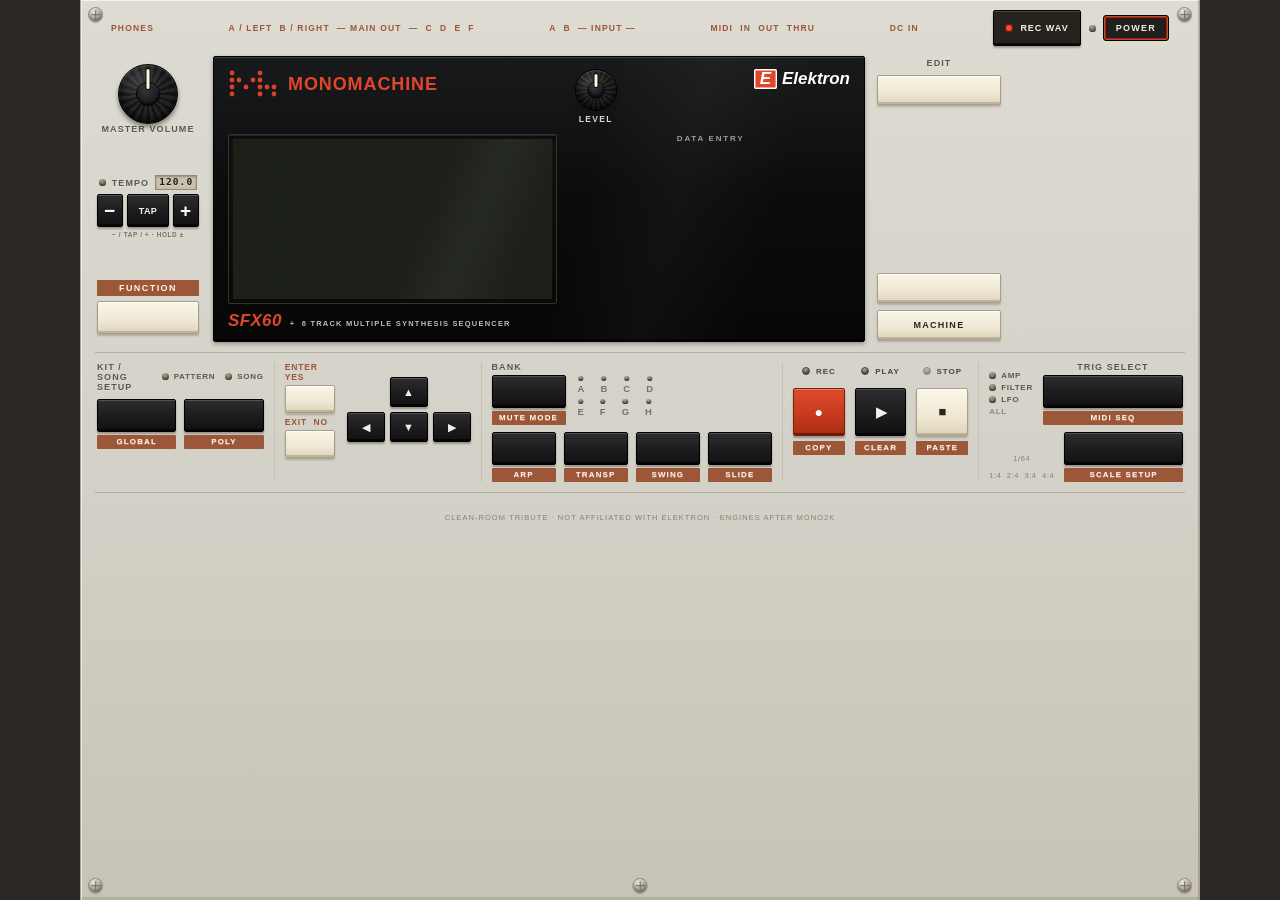
==== commit 65b3012f: "Add files via upload" ====
--- a/index.html
+++ b/index.html
@@ -8,636 +8,12 @@
 <meta name="apple-mobile-web-app-status-bar-style" content="black-translucent">
 <meta name="apple-mobile-web-app-title" content="MONOMACHINE">
 <meta name="format-detection" content="telephone=no">
-<link rel="apple-touch-icon" href="[data-uri]">
+<link rel="apple-touch-icon" href="icon-180.png">
 <meta name="theme-color" content="#2a2723">
 <title>MONOMACHINE SFX-60 — browser synth for iPhone</title>
+<link rel="manifest" href="manifest.webmanifest">
 <link rel="icon" href="data:image/svg+xml,%3Csvg xmlns='http://www.w3.org/2000/svg' viewBox='0 0 64 64'%3E%3Crect width='64' height='64' rx='8' fill='%23d8d5cc'/%3E%3Crect x='14' y='8' width='36' height='30' fill='%23000'/%3E%3Crect x='18' y='20' width='16' height='11' fill='%23a8c0a0'/%3E%3Ccircle cx='42' cy='18' r='4' fill='%23111'/%3E%3Ccircle cx='42' cy='29' r='4' fill='%23111'/%3E%3Crect x='6' y='46' width='52' height='9' rx='2' fill='%23111'/%3E%3C/svg%3E">
-<style>
-/* MONOMACHINE WEB — SFX-60 MkI panel (after the original photo), touch-first */
-:root{
-  --panel:#dcd9d2; --panel2:#c9c5bb; --ink:#2b2620; --rust:#9c5638; --rustD:#7e4330;
-  --red:#d8401f; --cream:#f2ecdc; --cream2:#e3dbc6; --black:#1b1b1d; --line:#b3ada0;
-}
-*{box-sizing:border-box;-webkit-tap-highlight-color:transparent}
-html,body{margin:0;padding:0}
-body{background:#2b2825;color:var(--ink);font-family:-apple-system,BlinkMacSystemFont,"Helvetica Neue",Arial,sans-serif;overscroll-behavior:none}
-button{font-family:inherit;touch-action:manipulation;user-select:none;-webkit-user-select:none}
-#unit{position:relative;max-width:1120px;margin:0 auto;min-height:100vh;min-height:100dvh;
-  background:linear-gradient(180deg,#e6e3dc 0%,var(--panel) 30%,#cfccc2 78%,#bebaae 100%);
-  box-shadow:0 22px 60px rgba(0,0,0,.6),inset 0 1px 0 #fff;
-  padding:calc(10px + env(safe-area-inset-top)) calc(14px + env(safe-area-inset-right)) calc(14px + env(safe-area-inset-bottom)) calc(14px + env(safe-area-inset-left));
-  display:flex;flex-direction:column;gap:10px}
-/* screws */
-.screw{position:absolute;width:15px;height:15px;border-radius:50%;background:radial-gradient(circle at 35% 30%,#fdfdfd,#a9a9a9 55%,#6f6f6f);box-shadow:inset 0 0 2px rgba(0,0,0,.5),0 1px 1px rgba(255,255,255,.7);z-index:3}
-.screw::before,.screw::after{content:"";position:absolute;left:50%;top:50%;background:#555;transform:translate(-50%,-50%)}
-.screw::before{width:9px;height:1.6px}.screw::after{width:1.6px;height:9px}
-.screw.tl{left:7px;top:7px}.screw.tr{right:7px;top:7px}.screw.bl{left:7px;bottom:7px}.screw.br{right:7px;bottom:7px}.screw.bm{left:50%;bottom:7px;transform:translateX(-50%)}
-/* top strip (rear-panel print, as on the photo) */
-#topStrip{display:flex;justify-content:space-between;align-items:center;gap:14px;color:var(--rust);font-size:8.5px;font-weight:700;letter-spacing:.14em;padding:0 16px;white-space:nowrap}
-.powerWrap{display:flex;align-items:center;gap:7px}
-.powerBtn{background:#22201e;color:#f0ead8;border:1px solid #000;border-radius:3px;font-size:9px;font-weight:800;letter-spacing:.14em;padding:7px 12px;box-shadow:0 2px 4px rgba(0,0,0,.4)}
-.powerBtn.on{background:#3d3a34;color:#fff}
-#unit.off .powerBtn{animation:pwrPulse 1.5s ease-in-out infinite}
-@keyframes pwrPulse{0%,100%{box-shadow:0 0 0 0 rgba(216,64,31,.0)}50%{box-shadow:0 0 0 5px rgba(216,64,31,.35)}}
-.led{display:inline-block;width:7px;height:7px;border-radius:50%;background:#7a6f5f;box-shadow:inset 0 1px 2px rgba(0,0,0,.55);vertical-align:middle}
-.led.on{background:#ff4023;box-shadow:0 0 8px #ff4023,inset 0 0 2px rgba(0,0,0,.3)}
-#standbyLed.on{background:#57d977;box-shadow:0 0 8px #57d977}
-.plab{font-size:9px;font-weight:700;letter-spacing:.12em;color:#5d564a;text-align:center;text-transform:uppercase}
-.plab.left{text-align:left}
-.micro{font-size:7.5px;letter-spacing:.08em;color:#8a8172;text-align:center;line-height:1.5}
-.brownPlate{background:var(--rust);color:#fdf6e9;font-size:9px;font-weight:800;letter-spacing:.16em;text-align:center;padding:3px 8px;border-radius:1px}
-.brownLab{display:block;background:var(--rust);color:#fdf6e9;font-size:8px;font-weight:800;letter-spacing:.14em;text-align:center;padding:2.5px 4px;border-radius:1px;white-space:nowrap}
-.redLab{color:var(--rust);font-size:8.5px;font-weight:700;letter-spacing:.1em}
-.blackBtn{background:linear-gradient(180deg,#333336,#141415);border:1px solid #000;border-radius:4px;min-height:33px;box-shadow:inset 0 1px 0 rgba(255,255,255,.22),0 2px 4px rgba(0,0,0,.35);color:#eee}
-.blackBtn:active{filter:brightness(1.5)}
-.blackBtn.on{box-shadow:inset 0 0 0 2px var(--red),0 2px 4px rgba(0,0,0,.35)}
-.creamBtn{background:linear-gradient(180deg,#fdfaf0,var(--cream2));border:1px solid #a99f88;border-radius:4px;min-height:33px;box-shadow:inset 0 1px 0 #fff,0 2px 4px rgba(60,50,30,.28);color:var(--ink)}
-.creamBtn:active{filter:brightness(.94)}
-.creamBtn.on{box-shadow:inset 0 0 0 2px var(--red)}
-.redBtn{background:linear-gradient(180deg,#f05a38,#c73315);border:1px solid #7e1f0a;border-radius:4px;min-height:33px;box-shadow:inset 0 1px 0 rgba(255,255,255,.35),0 2px 4px rgba(0,0,0,.35)}
-.wide{width:100%}
-/* main row */
-#mainRow{display:grid;grid-template-columns:106px 1fr 124px 172px;gap:12px;align-items:stretch}
-#leftCol{display:flex;flex-direction:column;align-items:center;justify-content:space-between;gap:14px;padding:8px 2px}
-.hknob-wrap{text-align:center}
-.ctlBlock{width:100%;display:flex;flex-direction:column;gap:5px;align-items:stretch}
-.rowLab{display:flex;align-items:center;gap:6px;justify-content:center}
-.mknob{width:46px;height:46px;border-radius:50%;margin:0 auto;position:relative;touch-action:none;cursor:ns-resize;
-  background:radial-gradient(circle at 36% 28%,#4c4c4f,#1d1d1f 62%,#0a0a0b);box-shadow:0 6px 10px rgba(0,0,0,.5),inset 0 1px 1px rgba(255,255,255,.28)}
-.mknob.big{width:60px;height:60px}
-.knob-ind{position:absolute;inset:0;pointer-events:none}
-.knob-ind::before{content:"";position:absolute;left:50%;top:4px;width:3px;height:32%;background:#f4f1e8;border-radius:2px;transform:translateX(-50%)}
-/* black glossy centre panel */
-#blackPanel{position:relative;overflow:hidden;background:linear-gradient(160deg,#26262a 0%,#0c0c0e 42%,#050506 100%);border-radius:3px;border:1px solid #000;
-  box-shadow:inset 0 1px 0 rgba(255,255,255,.16),inset 0 -14px 26px rgba(0,0,0,.65),0 4px 12px rgba(0,0,0,.35);color:#eee;padding:12px 14px 10px}
-#blackPanel::after{content:"";position:absolute;inset:0;pointer-events:none;background:linear-gradient(112deg,transparent 42%,rgba(255,255,255,.055) 50%,transparent 60%)}
-#bpHead{display:flex;justify-content:space-between;align-items:flex-start;gap:10px;position:relative;z-index:1}
-.logoM{display:flex;align-items:center;gap:8px}
-.logoText{color:#e0462a;font-weight:800;font-size:clamp(13px,2.4vw,18px);letter-spacing:.05em}
-.levelWrap{text-align:center}
-.levelWrap .mknob{width:42px;height:42px}
-.wlab{color:#d8d8d2;font-size:8.5px;font-weight:700;letter-spacing:.16em;margin-top:3px;text-align:center}
-.wlab.small{font-size:7.5px;color:#bdbdba}
-.elektronLogo{color:#fff;font-size:clamp(13px,2.2vw,17px);font-weight:800;display:flex;align-items:center;gap:5px}
-.elektronLogo i{font-style:italic}
-.elogoBox{background:#e0462a;color:#fff;font-style:italic;padding:0 6px;border-radius:2px;box-shadow:inset 0 0 0 1.4px #fff}
-#bpBody{display:flex;gap:14px;margin-top:10px;position:relative;z-index:1}
-#lcdCol{flex:1.18;min-width:0;display:flex;flex-direction:column;gap:7px}
-#lcdBezel{background:#0a0c09;border:1px solid #33352f;border-radius:3px;padding:5px;box-shadow:inset 0 2px 8px rgba(0,0,0,.8)}
-#lcdCanvas{width:100%;height:auto;display:block;image-rendering:pixelated;border-radius:2px;background:#242a22}
-.sfxLab{display:flex;align-items:baseline;gap:8px}
-.sfx{color:#e0462a;font-weight:800;font-style:italic;font-size:17px;letter-spacing:.02em}
-#knobsCol{flex:1;min-width:0;display:flex;flex-direction:column}
-.dataLab{color:#9d9d97;font-size:8px;font-weight:700;letter-spacing:.22em;text-align:center;margin-bottom:6px}
-#knobs{flex:1;display:grid;grid-template-columns:repeat(4,1fr);grid-template-rows:1fr 1fr;gap:10px 6px;align-items:center}
-.knob-wrap{text-align:center;min-width:0}
-.knob{width:clamp(40px,6.2vw,54px);height:clamp(40px,6.2vw,54px);border-radius:50%;margin:0 auto;position:relative;touch-action:none;cursor:ns-resize;
-  background:radial-gradient(circle at 36% 28%,#4c4c4f,#1d1d1f 62%,#0a0a0b);box-shadow:0 9px 12px rgba(0,0,0,.65),inset 0 1px 1px rgba(255,255,255,.28)}
-.knob.locked{box-shadow:0 0 0 2px var(--red),0 9px 12px rgba(0,0,0,.65)}
-.knob.disabled{opacity:.4}
-.knob-lab{display:none}
-.knob-letter{color:#e8e6df;font-size:10px;font-weight:700;margin-top:4px}
-/* data page column */
-#pageCol{display:flex;flex-direction:column;gap:7px;padding:2px 0}
-#pageCol .creamBtn{min-height:30px}
-.editWide{font-size:9px;font-weight:800;letter-spacing:.14em}
-#pageList{display:flex;flex-direction:column;justify-content:space-evenly;flex:1;padding:2px 0}
-.pagerow{display:flex;align-items:center;gap:6px;background:none;border:0;padding:5px 0;cursor:pointer;width:100%;color:#5d564a}
-.pagerow .pline{flex:1;height:1px;background:#9a927f}
-.pagerow .plabel{font-size:9px;font-weight:700;letter-spacing:.1em;white-space:nowrap}
-.pagerow .pdot{width:7px;height:7px;border-radius:50%;background:#7a6f5f;box-shadow:inset 0 1px 2px rgba(0,0,0,.5);flex:none}
-.pagerow.on{color:#171310}
-.pagerow.on .plabel{font-weight:800}
-.pagerow.on .pdot{background:#ff4023;box-shadow:0 0 8px #ff4023}
-/* track column */
-#trackBtns{display:flex;flex-direction:column;justify-content:space-between;gap:8px;height:100%}
-.trow{display:grid;grid-template-columns:10px 50px 1fr 13px;align-items:center;gap:7px}
-.tlab{color:var(--rust);font-size:8px;font-weight:700;letter-spacing:.1em;text-align:center;line-height:1.1}
-.tlab b{display:block;font-size:12px;color:#4a4238}
-.tbtn{min-height:32px;width:100%}
-.muteLab{writing-mode:vertical-rl;background:#2a2723;color:#e9e2d2;font-size:7px;font-weight:800;letter-spacing:.22em;text-align:center;padding:4px 2px;border-radius:1px}
-.trow.on .tled{background:#ff4023;box-shadow:0 0 8px #ff4023}
-.trow.muted .tbtn{opacity:.5}
-.trow.muted .muteLab{background:#b33014;color:#fff}
-.trow.muted .tled{background:#5c4a3a;box-shadow:none}
-/* middle band */
-#midBand{display:grid;grid-template-columns:1.02fr 1.18fr 1.72fr 1.12fr 1.18fr;border-top:1px solid var(--line);padding-top:9px}
-.mbGroup{padding:0 10px;border-left:1px solid #c7c1b2;display:flex;flex-direction:column;gap:7px;justify-content:flex-start}
-.mbGroup:first-child{border-left:0;padding-left:2px}
-.mbGroup.last{padding-right:2px}
-.mbHead{display:flex;align-items:center;gap:10px;min-height:22px}
-.kitHead{justify-content:space-between}
-.ledLab{display:inline-flex;align-items:center;gap:5px;font-size:8px;font-weight:700;letter-spacing:.09em;color:#5d564a}
-.ledLab.dim{opacity:.55}
-.mbBtns{display:flex;gap:8px}
-.labBtn{flex:1;display:flex;flex-direction:column;gap:3px;min-width:0}
-.labBtn button{width:100%}
-.navFlex{display:flex;gap:12px}
-.navCream{display:flex;flex-direction:column;gap:3.5px;flex:1}
-.navCream .creamBtn{min-height:28px}
-.navArrows{display:grid;grid-template-columns:repeat(3,38px);grid-template-rows:30px 30px;gap:5px;align-content:center}
-.arrow{color:#eee;font-size:11px;min-height:30px}
-.bankTop{display:flex;gap:12px;align-items:flex-start}
-.bankBtnWrap{width:74px;flex:none}
-#bankLeds{display:flex;flex-direction:column;gap:5px;padding-top:14px}
-#bankLeds .brow{display:flex;gap:16px}
-#bankLeds span{font-size:9.5px;font-weight:700;color:#7a7263;cursor:pointer;position:relative;padding-top:7px}
-#bankLeds span::before{content:"";position:absolute;top:0;left:50%;transform:translateX(-50%);width:5.5px;height:5.5px;border-radius:50%;background:#7a6f5f}
-#bankLeds span.on{color:#171310}
-#bankLeds span.on::before{background:#ff4023;box-shadow:0 0 7px #ff4023}
-.transIcons{justify-content:space-around;color:#4a4238;font-weight:800;font-size:11px}
-#btnRec.rec-on{box-shadow:inset 0 0 0 2px #fff3,0 0 10px rgba(216,64,31,.8)}
-#btnPlay.on{box-shadow:inset 0 0 0 2px #57d977,0 2px 4px rgba(0,0,0,.35)}
-.trigSelTop{display:flex;gap:10px}
-.tsLeds{display:flex;flex-direction:column;gap:3px;justify-content:center}
-.scaleRow{display:flex;gap:10px;align-items:flex-end}
-.scaleLeds{display:flex;flex-direction:column;gap:3px;align-items:center}
-#pageLeds{display:flex;gap:9px}
-.pled{width:6.5px;height:6.5px;border-radius:50%;background:#7a6f5f;box-shadow:inset 0 1px 2px rgba(0,0,0,.5)}
-.pled.on{background:#ff4023;box-shadow:0 0 7px #ff4023}
-/* trig keys */
-#trigGrid{display:grid;grid-template-columns:repeat(16,1fr);gap:6px;border-top:1px solid var(--line);padding-top:9px}
-.trigcell{display:flex;flex-direction:column;align-items:center;gap:4px;min-width:0}
-.t-led{width:7px;height:7px;border-radius:50%;background:#6f6050;box-shadow:inset 0 1px 2px rgba(0,0,0,.55)}
-.trigcell.on .t-led{background:#ff2d1c;box-shadow:0 0 9px #ff2d1c}
-.trigcell.slide .t-led{background:#ffb02e;box-shadow:0 0 9px #ffb02e}
-.trigcell.playing .t-led{background:#fff;box-shadow:0 0 10px #fff}
-.trig{width:100%;height:52px;background:linear-gradient(180deg,#303033,#171718);border:1px solid #000;border-radius:5px;position:relative;touch-action:none;
-  box-shadow:inset 0 1px 0 rgba(255,255,255,.18),0 3px 5px rgba(0,0,0,.4);display:flex;align-items:flex-end;justify-content:center;padding-bottom:4px}
-.trigcell.haslock .trig::after{content:"";position:absolute;top:5px;right:5px;width:5px;height:5px;border-radius:50%;background:#ffd75e;box-shadow:0 0 5px #ffd75e}
-.trigcell.playing .trig{filter:brightness(1.55);outline:1.5px solid #fff;outline-offset:-1.5px}
-.trigcell.lockedit .trig{outline:2px solid #ff2d1c;outline-offset:1px}
-.trig.held{filter:brightness(1.65)}
-.trigcell.beyond{opacity:.35}
-.t-note{font-size:8.5px;font-weight:700;color:#b9beb9;min-height:10px;white-space:nowrap}
-.t-num{font-size:9px;font-weight:700;color:#7a7263;text-align:center;min-width:22px}
-.trigcell.beat .t-num{background:var(--rust);color:#fdf6e9;border-radius:1px;padding:1px 0}
-#foot{font-size:9px;color:#6e675b;text-align:center;line-height:1.55;padding-bottom:8px}
-/* powered-off dimming */
-#unit.off .tled,#unit.off .t-led,#unit.off .pled,#unit.off .pdot{opacity:.4;box-shadow:none!important;background:#8a7d6a!important}
-/* toast */
-#toast{position:fixed;top:calc(10px + env(safe-area-inset-top));left:50%;transform:translateX(-50%);background:rgba(24,21,18,.94);color:#f4efe2;padding:9px 16px;border-radius:20px;font-size:12.5px;font-weight:600;opacity:0;pointer-events:none;transition:opacity .18s;z-index:60;max-width:92vw;text-align:center}
-#toast.show{opacity:1}
-/* sheets */
-#sheetOverlay{position:fixed;inset:0;background:rgba(12,10,8,.55);display:none;z-index:50}
-#sheetOverlay.open{display:block}
-#sheet{position:absolute;left:50%;transform:translateX(-50%);bottom:0;width:min(1120px,100%);max-height:88dvh;overflow-y:auto;
-  background:linear-gradient(180deg,#e9e6dd,#d5d1c5);border-radius:14px 14px 0 0;box-shadow:0 -12px 40px rgba(0,0,0,.5);padding:0 14px calc(16px + env(safe-area-inset-bottom))}
-#sheetHead{position:sticky;top:0;background:inherit;display:flex;justify-content:space-between;align-items:center;gap:10px;padding:13px 0 10px;z-index:2}
-#sheetTitle{font-weight:800;letter-spacing:.05em;font-size:13.5px}
-#sheetClose{background:#22201e;color:#fff;border:0;border-radius:6px;padding:10px 14px;font-weight:800}
-.sgroup{font-size:10px;font-weight:800;letter-spacing:.12em;color:#5d5546;margin:13px 0 6px}
-.sgrid{display:grid;grid-template-columns:repeat(auto-fill,minmax(104px,1fr));gap:6px}
-.scell{background:#26231f;color:#efe9d8;border:1px solid #100e0c;border-radius:6px;padding:11px 5px;font-weight:700;font-size:11.5px}
-.scell.on{background:#b33014;color:#fff}
-.scell.queued{box-shadow:inset 0 0 0 2px #ffb02e}
-.scell.small{padding:8px 3px;font-size:10.5px}
-.srow{display:flex;gap:7px;align-items:center;flex-wrap:wrap;margin:8px 0}
-.srow.currow{outline:2px solid #b33014;border-radius:8px;padding:4px}
-.sbtn{background:#f2ecdc;border:1px solid #a99f88;border-radius:6px;padding:10px 12px;font-weight:800;font-size:11.5px;color:var(--ink)}
-.sbtn.small{padding:7px 9px}
-.sbtn.danger{background:#b33014;color:#fff;border-color:#6f1e0a}
-.slab{font-size:11px;font-weight:800;min-width:96px}
-.sval{font-family:ui-monospace,Menlo,monospace;font-weight:700;min-width:44px;text-align:right}
-.srow input[type=range]{flex:1;accent-color:#d8401f;height:30px}
-.snote{font-size:11.5px;line-height:1.5;color:#3d382e;background:rgba(255,255,255,.5);border-radius:7px;padding:9px 11px}
-.syxout{white-space:pre-wrap;word-break:break-word;background:#17150f;color:#b9e3b9;border-radius:8px;padding:11px;font-size:11px;line-height:1.5;max-height:300px;overflow:auto}
-.wavecv{width:100%;height:auto;background:#14181b;border-radius:8px;touch-action:none;display:block}
-.help{font-size:12.5px;line-height:1.55;color:#2e2a23}
-.help h3{font-size:12px;letter-spacing:.08em;margin:14px 0 4px}
-/* portrait phones: rearrange, keep the hardware language */
-@media (max-width:820px){
-  #topStrip .hideS{display:none}
-  #mainRow{grid-template-columns:1fr;gap:9px}
-  #leftCol{flex-direction:row;align-items:flex-start;justify-content:space-between;padding:0 4px;order:2}
-  #leftCol .ctlBlock{width:31%}
-  .mknob.big{width:48px;height:48px}
-  #blackPanel{order:1}
-  #bpBody{flex-direction:column}
-  #knobs{gap:8px 4px}
-  #pageCol{order:3;flex-direction:column}
-  #pageList{flex-direction:row;flex-wrap:wrap;gap:2px 10px}
-  .pagerow{width:auto;padding:6px 2px}
-  .pagerow .pline{display:none}
-  #pageCol .creamBtn{display:none}
-  #pageCol #editBtn{display:block}
-  #trackCol{order:4}
-  #trackBtns{display:grid;grid-template-columns:repeat(3,1fr);gap:7px}
-  #midBand{grid-template-columns:1fr 1fr;row-gap:12px}
-  .mbGroup:nth-child(odd){border-left:0;padding-left:2px}
-  #trigGrid{grid-template-columns:repeat(8,1fr)}
-  .trig{height:56px}
-}
-/* landscape phones: compress to fit one screen */
-@media (orientation:landscape) and (max-height:540px){
-  #unit{gap:6px;padding-top:calc(6px + env(safe-area-inset-top))}
-  #topStrip{display:none}
-  #mainRow{grid-template-columns:88px 1fr 108px 148px;gap:8px}
-  .mknob.big{width:44px;height:44px}.levelWrap .mknob{width:34px;height:34px}
-  .knob{width:38px;height:38px}
-  .tbtn{min-height:26px}
-  .trig{height:42px}
-  #foot{display:none}
-  .blackBtn,.creamBtn,.redBtn{min-height:27px}
-  .navArrows{grid-template-columns:repeat(3,32px);grid-template-rows:26px 26px}
-}
-
-/* ==== raw MkI finish + iPhone fit (flat, matte, no gloss) ==== */
-html{-webkit-text-size-adjust:100%}
-body{touch-action:manipulation;-webkit-touch-callout:none}
-#scaleWrap{width:100%;overflow:hidden}
-#unit{transform-origin:top center;background:#d6d3cc;box-shadow:none;border-left:1px solid #a8a396;border-right:1px solid #a8a396}
-.screw{background:#b9b4a8;box-shadow:none;border:1px solid #8f8a7c}
-.screw::before,.screw::after{background:#6e695c}
-#blackPanel{background:#0c0c0d;box-shadow:none;border-radius:2px}
-#blackPanel::after{display:none}
-#unit.off .powerBtn{animation:none;box-shadow:inset 0 0 0 1.5px #d8401f}
-.powerBtn{box-shadow:none}
-.blackBtn{background:#1d1d1f;box-shadow:0 1px 0 rgba(0,0,0,.4);border-radius:2px}
-.creamBtn{background:#efe9d8;box-shadow:0 1px 0 rgba(80,70,50,.35);border-radius:2px}
-.redBtn{background:#c73a1d;box-shadow:0 1px 0 rgba(0,0,0,.4);border-radius:2px}
-.mknob,.knob{background:#151515;box-shadow:0 2px 0 rgba(0,0,0,.45);border:1px solid #000}
-.knob-ind::before{width:2px;top:3px;background:#e8e4d8}
-.knob.locked{box-shadow:0 0 0 2px #d8401f}
-.trig{background:#1a1a1b;box-shadow:0 1px 0 rgba(0,0,0,.45);border-radius:2px}
-.trigcell.playing .trig{filter:none;background:#3a3a3c}
-.led.on,.trow.on .tled,.trigcell.on .t-led,.pagerow.on .pdot,.pled.on,#bankLeds span.on::before,#standbyLed.on{box-shadow:none}
-.trigcell.haslock .trig::after{box-shadow:none}
-#btnRec.rec-on{box-shadow:inset 0 0 0 2px #efe9d8}
-#lcdBezel{background:#101010;box-shadow:none;border-radius:2px;padding:4px}
-.lcdPx{position:relative;line-height:0}
-#lcdCanvas{background:#1e221b;border-radius:0}
-.pxgrid{position:absolute;inset:0;pointer-events:none;
-  background-image:repeating-linear-gradient(90deg,rgba(8,10,6,.13) 0 1px,transparent 1px 100%),repeating-linear-gradient(0deg,rgba(8,10,6,.13) 0 1px,transparent 1px 100%);
-  background-size:calc(100%/128) 100%,100% calc(100%/64)}
-#toast{border-radius:0;font-family:ui-monospace,Menlo,monospace;text-transform:uppercase;letter-spacing:.08em;font-size:11px;padding:8px 12px}
-#sheet{border-radius:0;background:#dcd8cd;box-shadow:0 -6px 24px rgba(0,0,0,.45)}
-.scell,.sbtn{border-radius:2px;box-shadow:none}
-#foot{font-size:7.5px;letter-spacing:.14em;color:#8a8172;padding-bottom:4px}
-.ctlBlock .micro{display:none}
-@media (max-width:820px){
-  #bpBody{flex-direction:row}
-  #lcdCol{flex:1.25}
-  #knobsCol{flex:1}
-  .knob{width:36px;height:36px}
-  #trackBtns{grid-template-columns:repeat(6,1fr)}
-  .trow{grid-template-columns:1fr;justify-items:center;gap:3px}
-  .trow .tled{order:0}.trow .tlab{display:none}.trow .muteLab{display:none}
-  .trow .tbtn{min-height:38px}
-  #midBand{grid-template-columns:1fr 1fr 1fr}
-  .mbGroup{border-left:0;padding:0 6px}
-  .trig{height:50px}
-}
-@media (orientation:landscape) and (max-height:540px){
-  #midBand{padding-top:6px}
-  .mbGroup{gap:4px}
-  .trig{height:38px}
-  .t-note{display:none}
-  #trigGrid{padding-top:6px}
-}
-
-
-/* ==== iPhone-first hardware shell v4 ====
-   The layout is genuinely reflowed for the phone. The old whole-panel
-   transform scale is not used, so keys, LEDs and labels keep real size. */
-:root{--appH:100dvh}
-body{overflow-x:hidden}
-#scaleWrap{min-height:var(--appH);overflow:visible}
-#unit{transform:none!important;min-height:var(--appH)}
-body.knob-dragging{overflow:hidden!important;touch-action:none!important}
-body.knob-dragging #unit{transform:none!important}
-.topActions{display:flex;align-items:center;gap:8px}
-.wavRecBtn{appearance:none;display:inline-flex;align-items:center;gap:7px;min-height:36px;padding:0 11px;background:#26231f;color:#f4efe2;border:1px solid #000;border-radius:2px;font-size:9px;font-weight:800;letter-spacing:.11em;box-shadow:0 1px 0 rgba(0,0,0,.35);white-space:nowrap}
-.wavRecBtn:active{transform:translateY(1px)}
-.wavRecBtn .recDot{width:8px;height:8px;border-radius:50%;background:#ff4a2e;box-shadow:inset 0 0 0 1px #5f1308;flex:none}
-#wavRecTime{font-family:ui-monospace,Menlo,monospace;font-size:10px;min-width:34px}
-#wavRecTime:empty{display:none}
-.wavRecBtn.recording{background:#a9230f;color:#fff;box-shadow:inset 0 0 0 1px #ffd8cf}
-.wavRecBtn.recording .recDot{animation:recDotBlink 1s steps(2,start) infinite}
-@keyframes recDotBlink{50%{opacity:.2}}
-.transportGroup{min-width:0}
-.transIcons{display:grid!important;grid-template-columns:repeat(3,1fr);gap:10px;width:100%;min-height:19px;margin:0}
-.transIcons .tIcon{display:flex;align-items:center;justify-content:center;gap:6px;color:#4a4238;font-size:8px;letter-spacing:.12em}
-.transIcons .led{width:8px;height:8px;border:1px solid #4c463c;flex:none}
-.transIcons .dummyLed{opacity:.5}
-.transportBtns{display:grid!important;grid-template-columns:repeat(3,1fr);gap:10px}
-.transportBtns .labBtn{gap:5px}
-.transportBtns button{min-height:48px;display:flex;align-items:center;justify-content:center;line-height:1}
-.btnGlyph{font-size:15px;line-height:1;pointer-events:none}
-#btnRec .btnGlyph{color:#fff;font-size:14px}
-#btnPlay .btnGlyph{color:#f4f1e6;margin-left:2px}
-#btnStop .btnGlyph{color:#2a251e;font-size:13px}
-.tnum{display:none;font-weight:800;letter-spacing:.08em;pointer-events:none}
-.knob-wrap{touch-action:none;-webkit-user-select:none;user-select:none}
-.knob,.mknob{transform:none!important;flex:none;contain:layout;background:radial-gradient(circle,#2c2c2e 0 32%,#181819 33% 68%,#0b0b0c 69%);border:1px solid #000;box-shadow:inset 0 0 0 2px #303032,0 2px 0 rgba(0,0,0,.45)}
-.knob::before,.mknob::before{content:"";position:absolute;left:50%;top:50%;width:38%;height:38%;transform:translate(-50%,-50%);border-radius:50%;background:#242426;border:1px solid #000;z-index:1;pointer-events:none}
-.knob::after,.mknob::after{content:"";position:absolute;inset:-5px;border-radius:50%;z-index:3}
-.knob-ind{inset:4px;transform-origin:50% 50%;will-change:transform;z-index:2}
-.knob-ind::before{top:0;width:3px;height:40%;background:#fff6dc;box-shadow:0 0 0 1px rgba(0,0,0,.75)}
-.knob.dragging,.mknob.dragging,.knob-wrap.dragging .knob{outline:2px solid var(--red);outline-offset:2px}
-
-/* iPhone portrait: actual stacked hardware sections, not a miniature desktop. */
-@media (max-width:820px) and (orientation:portrait){
-  :root{--ibtn:clamp(30px,4.2dvh,38px);--ibig:clamp(44px,6dvh,52px);--iknob:clamp(34px,9.6vw,40px)}
-  body{background:#d6d3cc}
-  #scaleWrap{height:var(--appH);overflow:hidden}
-  #unit{height:var(--appH);min-height:0;overflow-x:hidden;overflow-y:auto;overscroll-behavior:contain;-webkit-overflow-scrolling:touch;gap:5px;border:0;padding:calc(5px + env(safe-area-inset-top)) calc(7px + env(safe-area-inset-right)) calc(6px + env(safe-area-inset-bottom)) calc(7px + env(safe-area-inset-left))}
-  #topStrip{flex:0 0 40px;display:flex;align-items:center;min-height:40px;padding:0}
-  #topStrip>span:not(.topActions){display:none!important}
-  .topActions{width:100%;justify-content:space-between}
-  .wavRecBtn,.powerBtn{min-height:38px}
-  .blackBtn,.creamBtn,.redBtn{min-height:var(--ibtn)}
-  #mainRow{flex:0 0 auto;display:grid;grid-template-columns:minmax(0,1.55fr) minmax(0,1fr);grid-template-areas:"black black" "left left" "pages tracks";gap:6px;align-items:stretch}
-  #blackPanel{grid-area:black;order:initial;padding:7px 8px}
-  #leftCol{grid-area:left;order:initial}
-  #pageCol{grid-area:pages;order:initial}
-  #trackCol{grid-area:tracks;order:initial;min-width:0}
-  #bpHead{align-items:center;min-height:38px;gap:6px}
-  .logoM svg{width:42px;height:24px;flex:none}
-  .logoText{font-size:13px}
-  .levelWrap .mknob{width:36px;height:36px}
-  .levelWrap .wlab,.hknob-wrap .plab{display:none}
-  .elektronLogo{font-size:13px}
-  #bpBody{display:grid;grid-template-columns:minmax(0,1.08fr) minmax(168px,1fr);gap:8px;margin-top:5px;align-items:stretch}
-  #lcdCol,#knobsCol{min-width:0}
-  #lcdBezel{padding:4px}
-  .sfxLab{display:none}
-  .dataLab{margin:0 0 3px;font-size:7px}
-  #knobs{display:grid;grid-template-columns:repeat(4,minmax(40px,1fr));grid-template-rows:repeat(2,minmax(46px,1fr));gap:4px 3px;height:100%;align-items:stretch}
-  .knob-wrap{min-height:46px;display:flex;flex-direction:column;align-items:center;justify-content:center}
-  .knob{width:var(--iknob);height:var(--iknob)}
-  .knob-letter{font-size:8px;margin-top:2px}
-  #leftCol{display:grid;grid-template-columns:76px 1fr 1fr;gap:7px;align-items:stretch;padding:0}
-  #leftCol .hknob-wrap{display:flex;flex-direction:column;align-items:center;justify-content:center}
-  #leftCol .mknob.big{width:42px;height:42px}
-  #leftCol .ctlBlock{width:auto;justify-content:center;gap:3px}
-  #leftCol .plab{font-size:7.5px;line-height:1.1}
-  #leftCol button{width:100%;min-height:var(--ibtn)}
-  #pageCol{display:flex;flex-direction:column;gap:4px;padding:0;min-width:0}
-  #pageCol>.plab{display:none}
-  #pageCol #pageUp,#pageCol #pageDown{display:none}
-  #pageList{display:grid;grid-template-columns:repeat(7,minmax(0,1fr));gap:3px;flex:none;padding:0}
-  .pagerow{position:relative;width:100%;min-height:31px;justify-content:center;padding:3px 1px 7px;border:1px solid #b3ab99;background:#e8e2cf;color:#5d564a}
-  .pagerow .pline{display:none}
-  .pagerow .plabel{font-size:0;white-space:nowrap}
-  .pagerow .plabel::after{content:attr(data-short);font-size:7.5px;font-weight:800;letter-spacing:.02em}
-  .pagerow .pdot{position:absolute;left:50%;bottom:2px;transform:translateX(-50%);width:5px;height:5px}
-  #pageCol #editBtn{display:block;min-height:var(--ibtn)}
-  #trackBtns{display:grid;grid-template-columns:repeat(3,minmax(0,1fr));grid-template-rows:repeat(2,1fr);gap:5px;height:100%}
-  .trow{position:relative;display:block;min-width:0}
-  .trow .tled{position:absolute;top:3px;left:3px;width:6px;height:6px;z-index:2}
-  .trow .tlab,.trow .muteLab{display:none}
-  .trow .tbtn{width:100%;height:100%;min-height:var(--ibtn)}
-  .tnum{display:inline;font-size:10px}
-  #midBand{flex:0 0 auto;display:grid;grid-template-columns:repeat(2,minmax(0,1fr));grid-template-areas:"transport transport" "kit nav" "bank trigsel";gap:7px 8px;padding-top:7px}
-  .mbGroup{border-left:0;padding:0 2px;gap:4px;min-width:0}
-  .mbGroup:nth-child(1){grid-area:kit}
-  .mbGroup:nth-child(2){grid-area:nav}
-  .mbGroup:nth-child(3){grid-area:bank}
-  .mbGroup.transportGroup{grid-area:transport}
-  .mbGroup:nth-child(5){grid-area:trigsel}
-  .mbHead{min-height:16px;gap:5px}
-  .mbBtns{gap:6px}
-  .labBtn{gap:4px}
-  .brownLab{font-size:7px;min-height:13px;padding:2px;display:flex;align-items:center;justify-content:center}
-  .transportBtns{gap:9px}
-  .transportBtns button{min-height:var(--ibig)}
-  .navFlex{display:grid;grid-template-columns:58px minmax(0,1fr);gap:6px}
-  .navCream{gap:3px}
-  .navCream .creamBtn{min-height:var(--ibtn)}
-  .redLab{font-size:6.5px;white-space:nowrap}
-  .navArrows{grid-template-columns:repeat(3,minmax(29px,1fr));grid-template-rows:repeat(2,var(--ibtn));gap:4px}
-  .bankTop{display:grid;grid-template-columns:58px minmax(0,1fr);gap:6px;align-items:start}
-  .bankBtnWrap{width:auto}
-  .bankBtnWrap>.plab{display:none}
-  #bankLeds{padding-top:12px;gap:4px}
-  #bankLeds .brow{gap:12px}
-  .mbBtns.four{display:grid;grid-template-columns:repeat(4,minmax(0,1fr));gap:4px}
-  .trigSelTop{display:grid;grid-template-columns:minmax(0,1fr) 60px;gap:6px}
-  .trigSelTop .labBtn>.plab{display:none}
-  .tsLeds{gap:2px}
-  .scaleRow{display:grid;grid-template-columns:minmax(0,1fr) 60px;gap:6px;align-items:end}
-  .scaleLeds .micro{display:none}
-  #trigGrid{flex:1 1 auto;min-height:0;margin-top:auto;display:grid;grid-template-columns:repeat(8,minmax(0,1fr));grid-template-rows:repeat(2,minmax(0,1fr));gap:5px;padding-top:6px}
-  .trigcell{min-height:0;gap:2px}
-  .trig{flex:1 1 auto;height:auto;min-height:35px;width:100%}
-  .t-led{flex:none}
-  .t-note{display:none}
-  .t-num{font-size:8px;min-width:18px;line-height:1}
-  #foot{display:none}
-  #toast{top:auto;bottom:calc(8px + env(safe-area-inset-bottom))}
-}
-@media (max-width:820px) and (orientation:portrait) and (max-height:720px){
-  /* Small iPhones in Safari: keep controls separated and allow a short scroll. */
-  #scaleWrap{height:auto;overflow:visible}
-  #unit{height:auto;min-height:var(--appH);overflow:visible}
-  #trigGrid{flex:none;grid-template-rows:repeat(2,64px);margin-top:0}
-}
-
-/* iPhone landscape: console layout in one screen; POWER and REC WAV stay visible. */
-@media (orientation:landscape) and (max-height:560px){
-  :root{--lbtn:clamp(28px,8dvh,36px);--lbig:clamp(36px,11dvh,44px)}
-  #scaleWrap{height:var(--appH);overflow:hidden}
-  #unit{height:var(--appH);min-height:0;overflow-x:hidden;overflow-y:auto;overscroll-behavior:contain;-webkit-overflow-scrolling:touch;gap:5px;padding:calc(4px + env(safe-area-inset-top)) calc(8px + env(safe-area-inset-right)) calc(5px + env(safe-area-inset-bottom)) calc(8px + env(safe-area-inset-left))}
-  #topStrip{display:flex!important;flex:0 0 34px;align-items:center;min-height:34px;padding:0}
-  #topStrip>span:not(.topActions){display:none!important}
-  .topActions{width:100%;justify-content:flex-end}
-  .wavRecBtn,.powerBtn{min-height:32px}
-  .blackBtn,.creamBtn,.redBtn{min-height:var(--lbtn)}
-  #mainRow{flex:0 1 auto;display:grid;grid-template-columns:76px minmax(0,1fr) 108px 142px;gap:7px;min-height:0}
-  #leftCol{gap:5px;padding:0;justify-content:space-between}
-  #leftCol .mknob.big{width:42px;height:42px}
-  #leftCol .hknob-wrap .plab{display:none}
-  #blackPanel{padding:7px 8px}
-  #bpHead{align-items:center;min-height:34px;gap:6px}
-  .levelWrap .mknob{width:34px;height:34px}
-  .levelWrap .wlab{display:none}
-  #bpBody{display:grid;grid-template-columns:minmax(210px,250px) minmax(164px,1fr);gap:8px;margin-top:4px;justify-content:center;align-items:stretch}
-  .sfxLab{display:none}
-  .dataLab{margin-bottom:3px}
-  #knobs{grid-template-columns:repeat(4,minmax(40px,1fr));grid-template-rows:repeat(2,minmax(44px,1fr));gap:4px 3px}
-  .knob-wrap{min-height:44px;display:flex;flex-direction:column;align-items:center;justify-content:center}
-  .knob{width:36px;height:36px}
-  .knob-letter{font-size:8px;margin-top:2px}
-  #pageCol{gap:4px;padding:0}
-  #pageCol>.plab,#pageCol #pageUp,#pageCol #pageDown{display:none}
-  #pageList{gap:0;padding:0}
-  .pagerow{min-height:19px;padding:2px 0}
-  .pagerow .plabel{font-size:8px}
-  #pageCol #editBtn{display:block;min-height:30px}
-  #trackBtns{gap:4px}
-  .tbtn{min-height:26px}
-  #midBand{flex:0 0 auto;display:grid;grid-template-columns:1fr 1.18fr 1.55fr 1.12fr 1.1fr;gap:0;padding-top:5px}
-  .mbGroup{padding:0 6px;gap:4px}
-  .mbBtns{gap:6px}
-  .labBtn{gap:4px}
-  .brownLab{font-size:7px;min-height:12px;padding:2px}
-  .transportBtns{gap:8px}
-  .transportBtns button{min-height:var(--lbig)}
-  .navArrows{grid-template-columns:repeat(3,30px);grid-template-rows:repeat(2,26px);gap:4px}
-  #trigGrid{flex:1 1 auto;min-height:0;margin-top:auto;display:grid;grid-template-columns:repeat(16,minmax(0,1fr));grid-template-rows:minmax(0,1fr);gap:4px;padding-top:5px}
-  .trigcell{min-height:0;gap:2px}
-  .trig{flex:1 1 auto;height:auto;min-height:32px;width:100%}
-  .t-note{display:none}
-  .t-num{font-size:8px;line-height:1}
-  #foot{display:none}
-  #toast{top:auto;bottom:calc(8px + env(safe-area-inset-bottom))}
-}
-@media (orientation:landscape) and (max-height:380px){
-  :root{--lbtn:27px;--lbig:36px}
-  #topStrip{flex-basis:30px;min-height:30px}
-  .wavRecBtn,.powerBtn{min-height:29px}
-  #mainRow{grid-template-columns:68px minmax(0,1fr) 98px 128px;gap:6px}
-  #bpHead{min-height:29px}
-  .logoText{display:none}
-  .levelWrap .mknob{width:29px;height:29px}
-  #bpBody{grid-template-columns:minmax(190px,220px) minmax(154px,1fr)}
-  #knobs{grid-template-rows:repeat(2,minmax(38px,1fr))}
-  .knob-wrap{min-height:38px}
-  .knob{width:32px;height:32px}
-  .pagerow{min-height:17px}
-  .tbtn{min-height:23px}
-  .t-num{display:none}
-  .trig{min-height:29px}
-}
-@media (max-width:360px) and (orientation:portrait){
-  .logoText,.elektronLogo i{display:none}
-  #bpBody{grid-template-columns:minmax(0,1fr) minmax(158px,1fr)}
-}
-
-/* Screenshot-driven fixes: Safari's visible 745px height and landscape overlap. */
-@media (max-width:820px),(orientation:landscape) and (max-height:560px){
-  .screw{display:none}
-}
-@media (max-width:820px) and (orientation:portrait) and (max-height:799px){
-  :root{--ibtn:29px;--ibig:44px;--iknob:34px}
-  #bpHead{min-height:34px}
-  .levelWrap .mknob{width:32px;height:32px}
-  #knobs{grid-template-rows:repeat(2,minmax(42px,1fr))}
-  .knob-wrap{min-height:42px}
-  #leftCol .mknob.big{width:38px;height:38px}
-  .pagerow{min-height:27px}
-  #midBand{gap:5px 7px;padding-top:5px}
-  .mbGroup{gap:3px}
-  .mbHead{min-height:15px}
-  .brownLab{min-height:11px}
-  #trigGrid{gap:4px;padding-top:5px}
-  .trig{min-height:33px}
-}
-@media (orientation:landscape) and (max-height:560px){
-  /* Don't let the tall desktop track labels stretch/shrink the main row over transport. */
-  #mainRow{flex:0 0 auto}
-  #trackBtns{height:auto;justify-content:flex-start;gap:4px}
-  .trow{grid-template-columns:8px minmax(0,1fr);gap:5px;min-height:26px}
-  .trow .tlab,.trow .muteLab{display:none}
-  .trow .tbtn{width:100%;min-height:26px}
-  .tnum{display:inline;font-size:9px}
-  #midBand{grid-template-columns:1fr 1.14fr 1.38fr 1.3fr 1.08fr}
-}
-/* Landscape height budget: keep the single trig row fully on screen. */
-@media (orientation:landscape) and (max-height:560px){
-  :root{--lbtn:clamp(26px,7.2dvh,32px)}
-  #blackPanel{padding-bottom:7px}
-  #bpHead{min-height:32px}
-  #bpBody{grid-template-columns:minmax(200px,220px) minmax(164px,1fr)}
-  .trow{min-height:24px}
-  .trow .tbtn{min-height:24px}
-  .pagerow{min-height:18px}
-  #pageCol #editBtn{min-height:28px}
-  .mbHead{min-height:17px}
-  .mbGroup{gap:3px}
-  .labBtn{gap:3px}
-  .brownLab{min-height:11px}
-}
-@media (orientation:landscape) and (max-height:380px){
-  :root{--lbtn:25px;--lbig:34px}
-  #unit{gap:4px}
-  .trow{min-height:21px}
-  .trow .tbtn{min-height:21px}
-  .pagerow{min-height:16px}
-  #pageCol #editBtn{min-height:26px}
-  .trig{min-height:26px}
-}
-
-/* ==== v5: explicit tempo, SysEx/Firmware labs, subtle matte 3D hardware depth ====
-   Depth is only 1-3 px bevels/shadows: no layout boxes change size, and knob
-   bodies remain stationary (only their indicator rotates). */
-.tempoBlock{gap:4px}
-#tempoVal{display:inline-block;min-width:39px;padding:1px 3px;background:#c9c1ad;border:1px solid #948a74;color:#211a12;font-family:ui-monospace,Menlo,monospace;font-size:9.5px;line-height:1.15;box-shadow:inset 0 1px 2px rgba(60,48,28,.35)}
-.tempoBtns{display:grid;grid-template-columns:.72fr 1.16fr .72fr;gap:4px;width:100%}
-.tempoBtns button{min-width:0;padding:0 2px;font-weight:900;letter-spacing:.05em}
-#tempoBtn{font-size:9px;color:#f4f1e6}
-#tempoDown,#tempoUp{font-size:19px;line-height:1;color:#fff}
-.tempoHint{font-size:6.4px;font-weight:800;letter-spacing:.1em;color:#7a7060;text-align:center;white-space:nowrap}
-.syx-actions{display:flex;flex-direction:column;gap:8px;margin:10px 0}
-.syx-item{background:rgba(255,255,255,.44);border:1px solid #aaa18f;padding:8px;box-shadow:inset 0 1px 0 rgba(255,255,255,.65),0 1px 2px rgba(55,45,30,.16)}
-.syx-title{font-size:11.5px;font-weight:900;letter-spacing:.04em;color:#2e281f}
-.syx-detail{font-size:10.5px;line-height:1.45;color:#4d4638;white-space:pre-wrap;word-break:break-word;margin-top:3px}
-.srow.tight{margin:5px 0 0}
-.compact-grid{grid-template-columns:repeat(auto-fill,minmax(82px,1fr))}
-.track-rnd-grid{display:grid;grid-template-columns:repeat(auto-fill,minmax(152px,1fr));gap:7px;margin:6px 0 10px}
-.track-rnd{border:1px solid #aaa18f;background:rgba(255,255,255,.38);padding:6px;box-shadow:inset 0 1px 0 rgba(255,255,255,.6)}
-.track-rnd.on{outline:2px solid var(--red);outline-offset:1px}
-.track-rnd>.scell{width:100%}
-.trigcell.trigless .t-led{background:#ffb02e;box-shadow:inset 0 1px 2px rgba(0,0,0,.45)}
-.trigcell.trigless .trig{outline:1.5px dashed #ffb02e;outline-offset:-4px}
-button:focus-visible{outline:2px solid var(--red);outline-offset:2px}
-
-/* Matte stamped-panel depth (not a glossy redesign). */
-#unit{background:linear-gradient(180deg,#dedbd2 0%,#d4d1c8 52%,#c7c3b7 100%);box-shadow:inset 1px 0 0 rgba(255,255,255,.55),inset -1px 0 0 rgba(80,72,58,.28),inset 0 1px 0 rgba(255,255,255,.65),inset 0 -3px 0 rgba(90,82,68,.18)}
-#blackPanel{background:linear-gradient(180deg,#191a1c 0%,#0c0c0d 48%,#070708 100%);box-shadow:inset 0 1px 0 rgba(255,255,255,.15),inset 0 -2px 0 #000,0 2px 4px rgba(45,37,25,.38)}
-#blackPanel::after{display:block;background:linear-gradient(105deg,transparent 56%,rgba(255,255,255,.032) 69%,transparent 83%)}
-.screw{background:radial-gradient(circle at 35% 30%,#e8e4d8,#aaa394 52%,#6f695d);box-shadow:inset 0 1px 1px rgba(255,255,255,.65),inset 0 -1px 2px rgba(0,0,0,.35),0 1px 1px rgba(60,50,35,.3)}
-.plab,.brownLab,.t-num,.tlab{text-shadow:0 1px 0 rgba(255,255,255,.28)}
-.blackBtn{background:linear-gradient(180deg,#2d2d30 0%,#1b1b1d 58%,#111112 100%);box-shadow:inset 0 1px 0 rgba(255,255,255,.18),inset 0 -2px 0 rgba(0,0,0,.72),0 2px 2px rgba(35,29,20,.34)}
-.creamBtn{background:linear-gradient(180deg,#faf5e6 0%,#efe8d4 58%,#ded4ba 100%);box-shadow:inset 0 1px 0 rgba(255,255,255,.9),inset 0 -2px 0 rgba(105,91,64,.28),0 2px 2px rgba(55,45,30,.24)}
-.redBtn{background:linear-gradient(180deg,#dd4b2c 0%,#c73a1d 58%,#a82d13 100%);box-shadow:inset 0 1px 0 rgba(255,255,255,.28),inset 0 -2px 0 rgba(80,18,4,.7),0 2px 2px rgba(35,29,20,.34)}
-.powerBtn,.wavRecBtn{box-shadow:inset 0 1px 0 rgba(255,255,255,.16),inset 0 -2px 0 rgba(0,0,0,.65),0 2px 2px rgba(35,29,20,.3)}
-.blackBtn:active,.creamBtn:active,.redBtn:active,.powerBtn:active,.wavRecBtn:active,.sbtn:active,.scell:active{transform:translateY(1px);box-shadow:inset 0 1px 0 rgba(255,255,255,.12),inset 0 -1px 0 rgba(0,0,0,.55),0 1px 1px rgba(35,29,20,.28)}
-.trig{background:linear-gradient(180deg,#29292c 0%,#19191b 62%,#101011 100%);box-shadow:inset 0 1px 0 rgba(255,255,255,.15),inset 0 -3px 0 rgba(0,0,0,.72),0 3px 0 rgba(20,17,12,.55),0 4px 4px rgba(35,29,20,.22)}
-.trig:active,.trig.held{transform:translateY(1px);box-shadow:inset 0 1px 0 rgba(255,255,255,.1),inset 0 -2px 0 rgba(0,0,0,.65),0 2px 0 rgba(20,17,12,.55)}
-.knob,.mknob{background:radial-gradient(circle at 36% 28%,rgba(255,255,255,.16),transparent 43%),repeating-conic-gradient(from 4deg,#252527 0deg 9deg,#141415 9deg 18deg);box-shadow:inset 0 1px 1px rgba(255,255,255,.2),inset 0 -4px 6px rgba(0,0,0,.72),0 3px 4px rgba(20,17,12,.45)}
-.knob::before,.mknob::before{background:radial-gradient(circle at 38% 30%,#353537,#1c1c1e 68%,#101011);box-shadow:inset 0 1px 1px rgba(255,255,255,.18),inset 0 -2px 3px rgba(0,0,0,.6)}
-.knob.locked{box-shadow:0 0 0 2px var(--red),inset 0 1px 1px rgba(255,255,255,.18),inset 0 -4px 6px rgba(0,0,0,.72),0 3px 4px rgba(20,17,12,.45)}
-.led,.t-led,.pled,.pdot,#bankLeds span::before{background:radial-gradient(circle at 35% 30%,#a99d88,#746754 58%,#4f473b);box-shadow:inset 0 1px 1px rgba(255,255,255,.28),inset 0 -1px 2px rgba(0,0,0,.55)}
-.led.on,.trow.on .tled,.trigcell.on .t-led,.pagerow.on .pdot,.pled.on{background:radial-gradient(circle at 35% 30%,#ff8a70,#ff4023 52%,#9f1d08);box-shadow:inset 0 1px 1px rgba(255,255,255,.35),0 0 5px rgba(255,64,35,.55)}
-#lcdBezel{background:linear-gradient(180deg,#171816,#0b0b0a);box-shadow:inset 0 1px 0 rgba(255,255,255,.1),inset 0 3px 7px rgba(0,0,0,.75),0 1px 2px rgba(0,0,0,.45)}
-.lcdPx::after{content:"";position:absolute;inset:0;pointer-events:none;background:linear-gradient(112deg,transparent 58%,rgba(255,255,255,.045) 72%,transparent 88%)}
-#sheet{box-shadow:0 -8px 28px rgba(20,16,10,.5),inset 0 1px 0 rgba(255,255,255,.65)}
-.sbtn{background:linear-gradient(180deg,#faf5e6,#e9e1cb);box-shadow:inset 0 1px 0 rgba(255,255,255,.85),inset 0 -2px 0 rgba(105,91,64,.22),0 1px 2px rgba(55,45,30,.2)}
-.scell{background:linear-gradient(180deg,#302d28,#201d19);box-shadow:inset 0 1px 0 rgba(255,255,255,.13),inset 0 -2px 0 rgba(0,0,0,.6),0 1px 2px rgba(55,45,30,.22)}
-.scell.on{background:linear-gradient(180deg,#cd421f,#a92e10)}
-@media (max-width:820px) and (orientation:portrait){
-  .tempoHint{display:none}
-  .tempoBtns button{min-height:var(--ibtn)}
-}
-@media (orientation:landscape) and (max-height:560px){
-  .tempoHint{display:none}
-  .tempoBlock{gap:3px}
-  .tempoBlock .rowLab{gap:3px}
-  .tempoBtns{grid-template-columns:1fr 1fr;gap:3px}
-  #tempoBtn{grid-column:1/-1;order:-1;min-height:23px}
-  #tempoDown,#tempoUp{min-height:25px}
-  #tempoVal{min-width:34px;font-size:8px}
-}
-@media (orientation:landscape) and (max-height:380px){
-  #mainRow{grid-template-columns:76px minmax(0,1fr) 98px 120px}
-  .tempoBlock .rowLab{font-size:7px;letter-spacing:.06em}
-  #tempoVal{min-width:32px;padding:0 2px}
-  #leftCol .brownPlate{font-size:7.5px;letter-spacing:.08em;padding-left:2px;padding-right:2px}
-  #tempoBtn{min-height:22px}
-  #tempoDown,#tempoUp{min-height:24px}
-}
-@media (prefers-reduced-motion:reduce){
-  .blackBtn,.creamBtn,.redBtn,.trig,.sbtn,.scell{transition:none}
-}
-
-/* ==== v5.1 performance containment (visual layout/depth unchanged) ==== */
-#trigGrid,.trigcell{contain:layout paint}
-#knobs,.knob-wrap{contain:layout paint}
-#lcdCanvas{contain:layout paint}
-
-</style>
+<link rel="stylesheet" href="style.css">
 </head>
 <body>
 <div id="scaleWrap">
@@ -808,3596 +184,14 @@
   </div>
 </div>
 
+<script src="js/state.js"></script>
+<script src="js/sysex.js"></script>
+<script src="js/audio.js"></script>
+<script src="js/ui.js"></script>
 <script>
-/* MONOMACHINE WEB — state, machine definitions, factory content
-   Clean-room recreation after Elektron Monomachine SFX-60+ MKII (OS 1.32)
-   and MONO2K by Sequencist (github.com/InigoHernandez/mono2k).
-   No Elektron code, samples or firmware included. */
-'use strict';
-const clamp=(v,a,b)=>Math.max(a,Math.min(b,v));
-const R127=v=>clamp(Math.round(v),0,127);
-const NOTE_NAMES=['C','C#','D','D#','E','F','F#','G','G#','A','A#','B'];
-const noteName=m=>NOTE_NAMES[((m%12)+12)%12]+(Math.floor(m/12)-1);
-function N2M(s){ // "C#3" / "Bb2" -> midi
-  const m=/^([A-G])([#b]?)(-?\d)$/.exec(s); if(!m) return 60;
-  const base={C:0,D:2,E:4,F:5,G:7,A:9,B:11}[m[1]]+(m[2]==='#'?1:m[2]==='b'?-1:0);
-  return base+(parseInt(m[3])+1)*12;
+if ('serviceWorker' in navigator && /^https?:/.test(location.protocol)) {
+  window.addEventListener('load', () => navigator.serviceWorker.register('sw.js').catch(() => {}));
 }
-const mtof=m=>440*Math.pow(2,(m-69)/12);
-
-/* ---------- parameter definitions ----------
-   slot: [name, defaultRaw0..127, type, enumLabels?]
-   types: uni(0..127) bip(-64..+63) enum onoff pch(-12..+12/OFF) w32 w64 cons tune */
-const P=(n,d,t='uni',e)=>({n,d,t,e});
-const TUNE=P('TUNE',64,'tune');
-const CONS_LIST=['-','B','D','F','G','H','J','K','L','M','N','P','R','S','T','V','W','Z','CH','SH','TH'];
-const INP_LIST=['NEIB','INP','BUS','MIX'];
-
-const MACHINES=[
- // id, group, display, sysex-ish id, SYN page slots (8), isFX
- {id:'GND',   g:'GND',   name:'GND-GND',   sx:0x00, syn:[null,null,null,null,null,null,null,null]},
- {id:'SIN',   g:'GND',   name:'GND-SIN',   sx:0x01, syn:[null,null,null,null,null,null,null,TUNE]},
- {id:'NOIS',  g:'GND',   name:'GND-NOIS',  sx:0x02, syn:[P('ST',64),P('RED',0),P('STON',127,'onoff'),null,null,null,null,TUNE]},
- {id:'SID',   g:'SID',   name:'SID-6581',  sx:0x03, syn:[P('PW',64,'bip'),P('PWAD',0),P('PWRS',127,'onoff'),P('WAVE',80,'enum',['TRI','SAW','PULS','MIX','NOIS']),P('MOD',0,'enum',['OFF','RING','SYNC']),P('MSRC',0,'enum',['MFRQ','PRCH']),P('MFRQ',64),TUNE]},
- {id:'SAW',   g:'SWAVE', name:'SWAVE-SAW', sx:0x04, syn:[P('UNIL',64),P('UNIW',18),P('UNIX',0),null,P('SUBX',0),P('SUB1',0),P('SUB2',0),TUNE]},
- {id:'PULS',  g:'SWAVE', name:'SWAVE-PULS',sx:0x05, syn:[P('UNIL',40),P('UNIW',14),P('SUB1',0),P('SUB2',0),P('PW',64,'bip'),P('PWAD',0),P('PWRS',127,'onoff'),TUNE]},
- {id:'ENS',   g:'SWAVE', name:'SWAVE-ENS', sx:0x0E, syn:[P('PCH2',64,'pch'),P('PCH3',64,'pch'),P('PCH4',64,'pch'),P('WAVE',40),P('PW',64),P('CHRL',70),P('CHRW',80),TUNE]},
- {id:'DWAVE', g:'DPRO',  name:'DPRO-WAVE', sx:0x06, syn:[P('WAVE',0,'w32'),P('WP',0),P('WPM',0),P('WPRS',127,'onoff'),P('SYNC',0,'enum',['OFF','PRCH','INT']),P('SFRQ',64),null,TUNE]},
- {id:'BBOX',  g:'DPRO',  name:'DPRO-BBOX', sx:0x07, syn:[P('PTCH',64,'bip'),P('STRT',0),null,null,P('RTRG',0),P('RTIM',32),null,null]},
- {id:'DDRW',  g:'DPRO',  name:'DPRO-DDRW', sx:0x20, syn:[P('WAV1',0,'w64'),P('MIX',64,'bip'),P('WAV2',40,'w64'),P('TIME',20),P('BR1',0),P('WID',64,'bip'),P('BR2',0),TUNE]},
- {id:'DENS',  g:'DPRO',  name:'DPRO-DENS', sx:0x21, syn:[P('PCH2',64,'pch'),P('PCH3',64,'pch'),P('PCH4',64,'pch'),P('WAVE',8,'w64'),null,P('CHRL',70),P('CHRW',80),TUNE]},
- {id:'FMSTAT',g:'FM+',   name:'FM+STAT',   sx:0x08, syn:[P('1FRQ',32),P('1FIN',64,'bip'),P('1ENV',80),P('1FB',0),P('2FRQ',64),P('2VOL',40),P('TONE',100),TUNE]},
- {id:'FMPAR', g:'FM+',   name:'FM+PAR',    sx:0x09, syn:[P('1FRQ',32),P('1ENV',70),P('2FRQ',64),P('2ENV',50),P('3FRQ',96),P('3ENV',30),P('TONE',100),TUNE]},
- {id:'FMDYN', g:'FM+',   name:'FM+DYN',    sx:0x0A, syn:[P('1FRQ',40),P('1FEN',64,'bip'),P('1VOL',90),P('1VEN',70),P('2FRQ',80),P('2ENV',60),P('2FB',20),TUNE]},
- {id:'VO6',   g:'VO',    name:'VO-6',      sx:0x0B, syn:[P('VOC1',90),P('VOC2',40),P('V-SW',127,'onoff'),P('VOIC',20),P('CONS',0,'cons'),P('CLEN',40),P('CVOL',90),TUNE]},
- {id:'THRU',  g:'FX',    name:'FX-THRU',   sx:0x0C, fx:true, syn:[null,null,null,null,null,null,null,P('INP',0,'enum',INP_LIST)]},
- {id:'REVERB',g:'FX',    name:'FX-REVERB', sx:0x0D, fx:true, syn:[P('DEC',80),P('DAMP',60),P('GATE',0),P('MIX',70),P('HP',20),P('LP',100),null,P('INP',0,'enum',INP_LIST)]},
- {id:'CHORUS',g:'FX',    name:'FX-CHORUS', sx:0x0F, fx:true, syn:[P('DEL',40),P('DEP',60),P('SPD',30),P('MIX',64),P('FB',64,'bip'),P('WID',90),P('LP',110),P('INP',0,'enum',INP_LIST)]},
- {id:'DYNAMIX',g:'FX',   name:'FX-DYNAMIX',sx:0x10, fx:true, syn:[P('ATK',30),P('REL',60),P('THRS',60),P('MIX',127),P('RAT',60),P('GAIN',64),P('RMS',64),P('INP',0,'enum',INP_LIST)]},
- {id:'RINGMOD',g:'FX',   name:'FX-RINGMOD',sx:0x11, fx:true, syn:[P('WAVE',0,'enum',['SIN','TRI','SAW','SQR']),P('EXT',0,'onoff'),null,P('MIX',100),null,null,null,P('INP',0,'enum',INP_LIST)]},
- {id:'PHASER',g:'FX',    name:'FX-PHASER', sx:0x12, fx:true, syn:[P('CNTR',64),P('DEP',80),P('SPD',30),P('MIX',70),P('FB',40),P('WID',80),null,P('INP',0,'enum',INP_LIST)]},
- {id:'FLANGER',g:'FX',   name:'FX-FLANGER',sx:0x13, fx:true, syn:[P('DEL',30),P('DEP',70),P('SPD',25),P('MIX',70),P('FB',70),P('WID',80),null,P('INP',0,'enum',INP_LIST)]},
-];
-const MACH={}; MACHINES.forEach(m=>MACH[m.id]=m);
-const MACH_BY_SX={}; MACHINES.forEach(m=>MACH_BY_SX[m.sx]=m.id);
-
-const PAGES=['SYN','AMP','FILT','EFX','LFO1','LFO2','LFO3','ARP'];
-const PAGE_DEFS={
- AMP:[P('ATK',0),P('HOLD',10),P('DEC',90),P('REL',24),P('DIST',64,'bip'),P('VOL',100),P('PAN',64,'bip'),P('PORT',0)],
- FILT:[P('BASE',0),P('WDTH',127),P('HPQ',0),P('LPQ',0),P('ATK',0),P('DEC',60),P('BOFS',64,'bip'),P('WOFS',64,'bip')],
- EFX:[P('EQF',64),P('EQG',64,'bip'),P('SRR',0),P('DTIM',24),P('DSND',0),P('DFB',40),P('DBAS',10),P('DWID',90)],
- ARP:[P('MODE',0,'enum',['OFF','UP','DOWN','U/D','RND','CHRD']),P('SPD',64,'enum',['4','3','2','1','1/2','1/3','1/4']),P('RNGE',24,'enum',['1OCT','2OCT','3OCT','4OCT']),P('LEN',16),P('TRSP',64,'bip'),P('LEG',0,'onoff'),P('CHRD',0,'enum',['---','MIN','MAJ','MIN7','MAJ7','SUS4','DIM','POW']),P('VEL',100)],
-};
-const LFO_PAGES=['SYN','AMP','FILT','EFX','LFO1','LFO2','LFO3','PTCH'];
-const LFO_WAVES=['TRI','ITRI','SIN','ISIN','SAW','ISAW','SQR','ISQR','EXP','IEXP','RND'];
-const LFO_TRIGS=['FREE','TRIG','HOLD','ONE','HALF'];
-const LFO_MULTS=['1X','2X','4X','8X','16X','32X','64X','128X'];
-function lfoDef(){return [P('PAGE',40,'enum',LFO_PAGES),P('DEST',0,'enum',['A','B','C','D','E','F','G','H']),P('TRIG',0,'enum',LFO_TRIGS),P('WAVE',0,'enum',LFO_WAVES),P('MULT',18,'enum',LFO_MULTS),P('SPD',64),P('INTL',0),P('DPTH',0)];}
-PAGE_DEFS.LFO1=lfoDef(); PAGE_DEFS.LFO2=lfoDef(); PAGE_DEFS.LFO3=lfoDef();
-
-function pageDef(track,page){ return page==='SYN'? MACH[track.machine].syn : PAGE_DEFS[page]; }
-function enumIdx(def,raw){ const n=def.e?def.e.length:(def.t==='w32'?32:def.t==='w64'?64:def.t==='cons'?CONS_LIST.length:2); return clamp(Math.floor(raw/128*n),0,n-1); }
-function formatVal(def,raw){
-  if(!def) return '---';
-  switch(def.t){
-    case 'bip': {const v=raw-64; return (v>0?'+':'')+v;}
-    case 'tune': {const v=raw-64; return (v>0?'+':'')+v;}
-    case 'onoff': return raw<64?'OFF':'ON';
-    case 'enum': return def.e[enumIdx(def,raw)];
-    case 'cons': return CONS_LIST[enumIdx(def,raw)];
-    case 'w32': return 'S'+String(enumIdx(def,raw)+1).padStart(2,'0');
-    case 'w64': return 'D'+String(enumIdx(def,raw)+1).padStart(2,'0');
-    case 'pch': { if(raw>=60&&raw<=68) return 'OFF'; const s=Math.round((raw-64)/5.33); return (s>0?'+':'')+s; }
-    default: return String(raw);
-  }
-}
-function pchSemis(raw){ if(raw>=60&&raw<=68) return null; return clamp(Math.round((raw-64)/5.33),-12,12); }
-function tuneSemis(raw){ return (raw-64)/63*2; } // TUNE = ±2 semitones (per MONO2K calibration)
-
-/* ---------- data model ---------- */
-let _uid=1;
-function mkStep(){return {on:false,trigless:false,note:60,len:2,vel:100,slide:false,prob:100,rat:1,mic:0,arp:null,locks:{}};}
-function defaultParams(machineId){
-  const o={};
-  o.SYN=MACH[machineId].syn.map(d=>d?d.d:64);
-  for(const pg of ['AMP','FILT','EFX','LFO1','LFO2','LFO3','ARP']) o[pg]=PAGE_DEFS[pg].map(d=>d.d);
-  return o;
-}
-function mkTrack(machineId='SAW'){
-  return {machine:machineId, level:100, muted:false, out:'MAIN', params:defaultParams(machineId), steps:Array.from({length:64},mkStep)};
-}
-function mkPattern(name='INIT'){
-  return {name, bpm:120, swing:50, len:64, scale:1, kit:'INIT KIT',
-          tracks:[mkTrack('SAW'),mkTrack('PULS'),mkTrack('SID'),mkTrack('DWAVE'),mkTrack('FMSTAT'),mkTrack('BBOX')]};
-}
-function setP(tr,page,name,val){ const defs=pageDef(tr,page); const i=defs.findIndex(d=>d&&d.n===name); if(i>=0) tr.params[page][i]=R127(val); }
-function setLocks(step,obj){ for(const k in obj) step.locks[k]=R127(obj[k]); }
-/* steps builder: str 64 chars (x trig, s slide-trig, . off); notes consumed per trig (names or midi, cycled) */
-function seq(tr,str,notes,opt={}){
-  let ni=0; const nn=(notes&&notes.length)?notes:[60];
-  for(let i=0;i<64;i++){
-    const c=str[i]||'.'; if(c==='x'||c==='s'){
-      const st=tr.steps[i]; st.on=true; st.slide=(c==='s');
-      const n=nn[ni%nn.length]; st.note=(typeof n==='string')?N2M(n):n; ni++;
-      st.len=opt.len||2; if(opt.vel)st.vel=opt.vel;
-      if(opt.locks&&opt.locks[i]) setLocks(st,opt.locks[i]);
-      if(opt.lockAll) setLocks(st, typeof opt.lockAll==='function'?opt.lockAll(i,st):opt.lockAll);
-      if(opt.arp) st.arp=opt.arp.slice();
-    }
-  }
-}
-const BBOX_DRUMS=['KICK','KICK2','SNARE','SNAR2','CLAP','RIM','HATC','HATO','CYMB','TOMH','TOMM','TOML','PERC1','PERC2','SHAKE','COWB','METAL','ZAP','BLIP','NOISE','SUB','CLICK','STICK','CRASH'];
-const DR=n=>36+BBOX_DRUMS.indexOf(n); // BBOX note->drum
-
-/* ---------- factory patterns (original compositions in the spirit of MONO2K bank A) ---------- */
-function factoryPatterns(){
-  const P128={};
-  const add=(idx,p)=>{P128[idx]=p;};
-
-  { // A01 SIGNAL — IDM groove, D minor
-    const p=mkPattern('SIGNAL'); p.bpm=122; p.swing=56;
-    const [t1,t2,t3,t4,t5,t6]=p.tracks;
-    t1.machine='BBOX'; t1.params=defaultParams('BBOX'); setP(t1,'EFX','DSND',18);
-    seq(t1,'x...x...x...x...x...x...x...x...x...x...x...x...x...x...x...x...',
-        [DR('KICK'),DR('KICK'),DR('KICK'),DR('KICK2')],{len:1});
-    seq(t1,'....x.......x.......x.......x.......x.......x.......x.......x...',[DR('SNARE')],{len:1});
-    seq(t1,'..x...x...x...x...x...x...x...x...x...x...x...x...x...x...x...x.',[DR('HATC'),DR('HATC'),DR('HATO'),DR('HATC')],{len:1,lockAll:i=>({'SYN.0':64+((i*7)%20-10)})});
-    t2.machine='SAW'; t2.params=defaultParams('SAW'); setP(t2,'SYN','SUB1',80); setP(t2,'SYN','UNIL',30); setP(t2,'FILT','WDTH',60); setP(t2,'AMP','DEC',70);
-    seq(t2,'x..x..x...x..x..x..x..x...x..x..x..x..x...x..x..x..x..x...x..x..',
-        ['D2','D2','F2','D2','G2','D2','A2','C3','D2','D2','F2','D2','Bb2','A2','G2','F2'],{len:2,lockAll:i=>({'FILT.1':40+((i*13)%60)})});
-    t3.machine='DWAVE'; t3.params=defaultParams('DWAVE'); setP(t3,'EFX','DSND',60); setP(t3,'EFX','DTIM',36); setP(t3,'EFX','DFB',70); setP(t3,'AMP','DEC',60);
-    seq(t3,'......x.......x...x.......x.......x...x.......x......x.......x..',['D4','F4','A4','G4','F4','E4','D4','C4'],{len:3,lockAll:i=>({'SYN.0':(i*17)%128,'SYN.1':(i*29)%128})});
-    t4.machine='ENS'; t4.params=defaultParams('ENS'); setP(t4,'AMP','ATK',40); setP(t4,'AMP','DEC',127); setP(t4,'AMP','VOL',70); setP(t4,'SYN','CHRL',90);
-    seq(t4,'x...............x...............x...............x...............',['D3','Bb2','F3','C3'],{len:15});
-    setLocks(t4.steps[0],{'SYN.0':64+16,'SYN.1':64+37}); setLocks(t4.steps[16],{'SYN.0':64+21,'SYN.1':64+37});
-    setLocks(t4.steps[32],{'SYN.0':64+21,'SYN.1':64+37}); setLocks(t4.steps[48],{'SYN.0':64+21,'SYN.1':64+48});
-    t5.machine='FMSTAT'; t5.params=defaultParams('FMSTAT'); setP(t5,'ARP','MODE',30); setP(t5,'AMP','DEC',55); setP(t5,'AMP','VOL',66);
-    seq(t5,'x.......x.......x.......x.......x.......x.......x.......x.......',['D4','F4','A4','C5','Bb3','F4','A4','E4'],{len:6,arp:[0,3,7,12]});
-    t6.machine='REVERB'; t6.params=defaultParams('REVERB'); t5.out='MAIN'; setP(t6,'AMP','DEC',127); setP(t6,'AMP','VOL',60);
-    seq(t6,'x...............................................................',[60],{len:64});
-    p.kit='SIGNAL KIT'; add(0,p);
-  }
-  { // A02 SIDRAIN — chip tune
-    const p=mkPattern('SIDRAIN'); p.bpm=140; p.swing=50;
-    const [t1,t2,t3,t4,t5,t6]=p.tracks;
-    t1.machine='SID'; t1.params=defaultParams('SID'); setP(t1,'SYN','WAVE',64); setP(t1,'ARP','MODE',30); setP(t1,'ARP','SPD',110); setP(t1,'AMP','DEC',127);
-    seq(t1,'x...............x...............x...............x...............',['C4','A3','F3','G3'],{len:15,arp:[0,4,7,12,16]});
-    t2.machine='SIN'; t2.params=defaultParams('SIN'); setP(t2,'AMP','DIST',90);
-    seq(t2,'x...x...x...x...x...x...x...x...x...x...x...x...x...x...x...x...',['C2','C2','A1','A1','F1','F1','G1','G1'],{len:2});
-    t3.machine='NOIS'; t3.params=defaultParams('NOIS'); setP(t3,'AMP','DEC',30); setP(t3,'FILT','BASE',90); setP(t3,'AMP','VOL',60);
-    seq(t3,'x.x.x.x.x.x.x.x.x.x.x.x.x.x.x.x.x.x.x.x.x.x.x.x.x.x.x.x.x.x.x.x.',[72],{len:1});
-    t4.machine='SID'; t4.params=defaultParams('SID'); setP(t4,'SYN','PWAD',70); setP(t4,'SYN','WAVE',64); setP(t4,'AMP','DEC',80);
-    seq(t4,'....x...x.......x...x.......x.......x...x.......x...x...x.......',['E5','G5','C6','G5','A5','F5','E5','D5','B4','G4'],{len:3});
-    t5.machine='BBOX'; t5.params=defaultParams('BBOX');
-    seq(t5,'x.....x.x.......x.....x.x.......x.....x.x.......x.....x...x.....',[DR('KICK')],{len:1});
-    seq(t5,'....x.......x.......x.......x.......x.......x.......x.......x...',[DR('SNARE')],{len:1});
-    t6.machine='PULS'; t6.params=defaultParams('PULS'); setP(t6,'AMP','VOL',55); setP(t6,'ARP','MODE',55);
-    seq(t6,'x...............x...............x...............x...............',['C3','A2','F2','G2'],{len:15,arp:[0,7,12]});
-    p.kit='CHIP KIT'; add(1,p);
-  }
-  { // A03 VOXMACH — talking VO-6
-    const p=mkPattern('VOXMACH'); p.bpm=102; p.swing=58;
-    const [t1,t2,t3,t4,t5,t6]=p.tracks;
-    t1.machine='VO6'; t1.params=defaultParams('VO6'); setP(t1,'AMP','ATK',0); setP(t1,'AMP','DEC',127); setP(t1,'AMP','REL',4); setP(t1,'EFX','DSND',40);
-    const cons=s=>Math.round(CONS_LIST.indexOf(s)/(CONS_LIST.length-1)*127);
-    const syll=[[0,'M',127,60],[4,'-',40,110],[8,'N',90,50],[12,'-',40,110],[16,'M',127,60],[20,'SH',70,90],[24,'-',60,80],[28,'N',127,60],[32,'-',80,70],[36,'L',90,60],[40,'K',110,40],[44,'T',100,50],[48,'R',90,60],[52,'-',40,110],[56,'N',127,60],[60,'-',127,60]];
-    seq(t1,'x...x...x...x...x...x...x...x...x...x...x...x...x...x...x...x...',['C3','C3','D3','D3','E3','E3','G3','E3','C3','D3','E3','G3','A3','G3','E3','C3'],{len:4});
-    syll.forEach(([i,c,v1,v2])=>setLocks(t1.steps[i],{'SYN.4':cons(c),'SYN.0':v1,'SYN.1':v2,'SYN.5':30,'SYN.6':110}));
-    t2.machine='FMDYN'; t2.params=defaultParams('FMDYN'); setP(t2,'AMP','DEC',75);
-    seq(t2,'x......x..x.....x......x..x.....x......x..x.....x......x...x....',['C2','C2','Eb2','C2','F2','G2'],{len:3,lockAll:i=>({'SYN.2':60+((i*11)%60)})});
-    t3.machine='BBOX'; t3.params=defaultParams('BBOX');
-    seq(t3,'x.....x...x.....x.....x...x.....x.....x...x.....x.....x...x.....',[DR('KICK')],{len:1});
-    seq(t3,'....x.......x.......x.......x.x.....x.......x.......x.......x...',[DR('CLAP')],{len:1});
-    seq(t3,'..x...x...x...x...x...x...x...x...x...x...x...x...x...x...x...x.',[DR('SHAKE')],{len:1});
-    t4.machine='DENS'; t4.params=defaultParams('DENS'); setP(t4,'AMP','ATK',30); setP(t4,'AMP','DEC',127); setP(t4,'AMP','VOL',55);
-    seq(t4,'x...............x...............x...............x...............',['C3','Ab2','Eb3','G2'],{len:15});
-    setLocks(t4.steps[0],{'SYN.0':64+16,'SYN.1':64+37}); setLocks(t4.steps[16],{'SYN.0':64+21,'SYN.1':64+37});
-    setLocks(t4.steps[32],{'SYN.0':64+21,'SYN.1':64+37}); setLocks(t4.steps[48],{'SYN.0':64+21,'SYN.1':64+37});
-    t5.machine='NOIS'; t5.params=defaultParams('NOIS'); setP(t5,'AMP','VOL',35); setP(t5,'EFX','SRR',50);
-    seq(t5,'......x.......x.......x.......x......x.......x.......x.......x..',[48],{len:1,lockAll:i=>({'SYN.1':(i*23)%127})});
-    t6.machine='CHORUS'; t6.params=defaultParams('CHORUS'); t5.out='MAIN'; setP(t6,'AMP','DEC',127); setP(t6,'AMP','VOL',50);
-    seq(t6,'x...............................................................',[60],{len:64});
-    p.kit='VOX KIT'; add(2,p);
-  }
-  { // A04 DUBPLATE — slow dub
-    const p=mkPattern('DUBPLATE'); p.bpm=74; p.swing=62;
-    const [t1,t2,t3,t4,t5,t6]=p.tracks;
-    t1.machine='SIN'; t1.params=defaultParams('SIN'); setP(t1,'AMP','DIST',84); setP(t1,'AMP','DEC',100);
-    seq(t1,'x.........x.......x.........x...x.........x.......x.........x...',['A1','A1','C2','E2','A1','A1','G1','E2'],{len:6});
-    t2.machine='ENS'; t2.params=defaultParams('ENS'); setP(t2,'EFX','DSND',80); setP(t2,'EFX','DTIM',36); setP(t2,'EFX','DFB',85); setP(t2,'AMP','DEC',70);
-    seq(t2,'......x...............x...............x...............x.........',['A2','F2','C3','G2'],{len:4});
-    setLocks(t2.steps[6],{'SYN.0':64+16,'SYN.1':64+37,'SYN.2':64+53}); setLocks(t2.steps[22],{'SYN.0':64+21,'SYN.1':64+37});
-    setLocks(t2.steps[38],{'SYN.0':64+21,'SYN.1':64+37}); setLocks(t2.steps[54],{'SYN.0':64+21,'SYN.1':64+37});
-    t3.machine='BBOX'; t3.params=defaultParams('BBOX'); setP(t3,'EFX','DSND',30);
-    seq(t3,'x...........x.......x.......x.......x...........x.......x.......',[DR('KICK2')],{len:1});
-    seq(t3,'............x...............x...............x...............x...',[DR('SNARE')],{len:1});
-    seq(t3,'..x...x...x...x...x...x...x...x...x...x...x...x...x...x...x...x.',[DR('HATC')],{len:1});
-    t4.machine='DWAVE'; t4.params=defaultParams('DWAVE'); setP(t4,'SYN','WPM',18); setP(t4,'AMP','VOL',60); setP(t4,'EFX','DSND',55);
-    seq(t4,'......................x...............x...............x.........',['A4','C5','E5'],{len:8});
-    t5.machine='VO6'; t5.params=defaultParams('VO6'); setP(t5,'SYN','VOIC',60); setP(t5,'AMP','ATK',50); setP(t5,'AMP','DEC',127); setP(t5,'AMP','VOL',45);
-    seq(t5,'x...............................................................',['A2'],{len:64,lockAll:{'SYN.0':100,'SYN.1':50}});
-    t5.steps[0].locks['SYN.0']=100;
-    t6.machine='REVERB'; t6.params=defaultParams('REVERB'); setP(t6,'SYN','DEC',110); setP(t6,'AMP','DEC',127); setP(t6,'AMP','VOL',65);
-    seq(t6,'x...............................................................',[60],{len:64});
-    p.kit='DUB KIT'; add(3,p);
-  }
-  { // A05 FMFOUNDRY
-    const p=mkPattern('FMFOUNDRY'); p.bpm=118; p.swing=54;
-    const [t1,t2,t3,t4,t5,t6]=p.tracks;
-    t1.machine='FMDYN'; t1.params=defaultParams('FMDYN'); setP(t1,'AMP','DIST',88);
-    seq(t1,'x..x....x.x.....x..x....x.x.....x..x....x.x.....x..x....x...x...',['F1','F1','G#1','F1','C2','F1','D#1','F1'],{len:3,lockAll:i=>({'SYN.6':(i*19)%110})});
-    t2.machine='FMPAR'; t2.params=defaultParams('FMPAR'); setP(t2,'EFX','DSND',65); setP(t2,'EFX','DTIM',27); setP(t2,'EFX','DFB',66);
-    seq(t2,'..x.....x...x.......x.....x.......x...x.....x.......x.....x...x.',['F4','G#4','C5','D#5','C5','G#4','F4','D#4'],{len:4});
-    t3.machine='BBOX'; t3.params=defaultParams('BBOX');
-    seq(t3,'x...x...x...x...x...x...x...x...x...x...x...x...x...x...x...x...',[DR('KICK')],{len:1});
-    seq(t3,'....x.......x.......x.......x.......x.......x.......x.......x...',[DR('SNAR2')],{len:1});
-    seq(t3,'..x...x...x...x...x...x...x...x...x...x...x...x...x...x...x...x.',[DR('METAL'),DR('HATC')],{len:1});
-    t4.machine='DDRW'; t4.params=defaultParams('DDRW'); setP(t4,'AMP','DEC',65);
-    seq(t4,'......x...x.........x...x.........x...x.........x...x.......x...',['F3','G#3','C4','F3','D#3','C3'],{len:4,lockAll:i=>({'SYN.1':(i*31)%128,'SYN.4':(i*7)%50})});
-    t5.machine='SID'; t5.params=defaultParams('SID'); setP(t5,'SYN','MOD',90); setP(t5,'AMP','VOL',50); setP(t5,'EFX','SRR',24);
-    seq(t5,'x.x...x...x.x...x.x...x...x.x...x.x...x...x.x...x.x...x...x.x...',[60],{len:1,lockAll:i=>({'SYN.6':(i*13)%128})});
-    t6.machine='FLANGER'; t6.params=defaultParams('FLANGER'); setP(t6,'AMP','DEC',127); setP(t6,'AMP','VOL',55);
-    seq(t6,'x...............................................................',[60],{len:64});
-    p.kit='FM KIT'; add(4,p);
-  }
-  { // A06 WAVESEQ — DPRO-WAVE wave-sequencing via locks
-    const p=mkPattern('WAVESEQ'); p.bpm=126; p.swing=52;
-    const [t1,t2,t3,t4,t5,t6]=p.tracks;
-    t1.machine='DWAVE'; t1.params=defaultParams('DWAVE'); setP(t1,'AMP','DEC',55);
-    seq(t1,'x.x.x.x.x.x.x.x.x.x.x.x.x.x.x.x.x.x.x.x.x.x.x.x.x.x.x.x.x.x.x.x.',['E3','E3','G3','E3','A3','G3','E3','D3'],{len:2,lockAll:i=>({'SYN.0':(i*8)%128,'SYN.1':(i*5)%128})});
-    t2.machine='SAW'; t2.params=defaultParams('SAW'); setP(t2,'SYN','SUB1',70); setP(t2,'FILT','WDTH',70);
-    seq(t2,'x.......x.......x.......x.......x.......x.......x.......x.......',['E2','E2','G2','A2','E2','E2','D2','B1'],{len:6});
-    t3.machine='BBOX'; t3.params=defaultParams('BBOX');
-    seq(t3,'x...x...x...x...x...x...x...x...x...x...x...x...x...x...x...x...',[DR('KICK')],{len:1});
-    seq(t3,'....x.......x.......x.......x.......x.......x.......x.......x...',[DR('SNARE')],{len:1});
-    seq(t3,'..x...x...x...x...x...x...x...x...x...x...x...x...x...x...x...x.',[DR('HATC'),DR('HATO')],{len:1});
-    t4.machine='DENS'; t4.params=defaultParams('DENS'); setP(t4,'AMP','ATK',20); setP(t4,'AMP','DEC',127); setP(t4,'AMP','VOL',60);
-    seq(t4,'x...............x...............x...............x...............',['E3','C3','G3','D3'],{len:15});
-    setLocks(t4.steps[0],{'SYN.0':64+16,'SYN.1':64+37,'SYN.2':64+53}); setLocks(t4.steps[16],{'SYN.0':64+21,'SYN.1':64+37});
-    setLocks(t4.steps[32],{'SYN.0':64+21,'SYN.1':64+37}); setLocks(t4.steps[48],{'SYN.0':64+21,'SYN.1':64+37});
-    t5.machine='FMSTAT'; t5.params=defaultParams('FMSTAT'); setP(t5,'AMP','VOL',58); setP(t5,'ARP','MODE',75);
-    seq(t5,'........x...............x...............x...............x.......',['E4','G4','B4','D5'],{len:8,arp:[0,3,7]});
-    t6.machine='PHASER'; t6.params=defaultParams('PHASER'); setP(t6,'AMP','DEC',127); setP(t6,'AMP','VOL',50);
-    seq(t6,'x...............................................................',[60],{len:64});
-    p.kit='WAVE KIT'; add(5,p);
-  }
-  { // A07 MINIMAL
-    const p=mkPattern('MINIMAL'); p.bpm=124; p.swing=55;
-    const [t1,t2,t3,t4,t5,t6]=p.tracks;
-    t1.machine='BBOX'; t1.params=defaultParams('BBOX');
-    seq(t1,'x...x...x...x...x...x...x...x...x...x...x...x...x...x...x...x...',[DR('KICK')],{len:1});
-    seq(t1,'..x...x...x...x...x...x...x...x...x...x...x...x...x...x...x...x.',[DR('HATO')],{len:1});
-    seq(t1,'....x.......x.......x.......x.......x.......x.......x.......x...',[DR('RIM')],{len:1});
-    t2.machine='PULS'; t2.params=defaultParams('PULS'); setP(t2,'SYN','SUB1',60); setP(t2,'FILT','WDTH',55); setP(t2,'AMP','DEC',60);
-    seq(t2,'..x...x...x...x...x...x...x...x...x...x...x...x...x...x...x...x.',['G1','G1','G1','Bb1','G1','G1','F1','G1'],{len:2,lockAll:i=>({'FILT.1':45+((i*17)%55)})});
-    t3.machine='SIN'; t3.params=defaultParams('SIN'); setP(t3,'EFX','DSND',70); setP(t3,'EFX','DTIM',36); setP(t3,'EFX','DFB',80); setP(t3,'AMP','DEC',50);
-    seq(t3,'.......x...............x...............x...............x........',['G4','Bb4','D5','F5'],{len:2});
-    t4.machine='NOIS'; t4.params=defaultParams('NOIS'); setP(t4,'AMP','DEC',22); setP(t4,'AMP','VOL',50); setP(t4,'FILT','BASE',70);
-    seq(t4,'x.x.x.x.x.x.x.x.x.x.x.x.x.x.x.x.x.x.x.x.x.x.x.x.x.x.x.x.x.x.x.x.',[84],{len:1,lockAll:i=>({'AMP.5':30+((i*9)%60)})});
-    t5.machine='DWAVE'; t5.params=defaultParams('DWAVE'); setP(t5,'AMP','VOL',48);
-    seq(t5,'............x...............x...............x...............x...',['G3','Bb3','D4','C4'],{len:6});
-    t6.machine='DYNAMIX'; t6.params=defaultParams('DYNAMIX'); setP(t6,'SYN','INP',80); setP(t6,'AMP','DEC',127); setP(t6,'AMP','VOL',40);
-    seq(t6,'x...............................................................',[60],{len:64});
-    p.kit='MIN KIT'; add(6,p);
-  }
-  { // A08 AMBIENT — slow pads & choir-ish VO-6, 32 steps
-    const p=mkPattern('AMBIENT'); p.bpm=84; p.swing=50; p.len=32;
-    const [t1,t2,t3,t4,t5,t6]=p.tracks;
-    t1.machine='ENS'; t1.params=defaultParams('ENS'); setP(t1,'AMP','ATK',70); setP(t1,'AMP','DEC',127); setP(t1,'AMP','REL',80); setP(t1,'AMP','VOL',66);
-    seq(t1,'x...............x...............',['E3','B2'],{len:16});
-    setLocks(t1.steps[0],{'SYN.0':64+16,'SYN.1':64+37,'SYN.2':64+53}); setLocks(t1.steps[16],{'SYN.0':64+21,'SYN.1':64+37,'SYN.2':64+53});
-    t2.machine='VO6'; t2.params=defaultParams('VO6'); setP(t2,'AMP','ATK',55); setP(t2,'AMP','DEC',127); setP(t2,'AMP','VOL',52); setP(t2,'EFX','DSND',60); setP(t2,'EFX','DFB',70);
-    seq(t2,'........x...............x.......',['E4','G4'],{len:14});
-    setLocks(t2.steps[8],{'SYN.0':127,'SYN.1':60,'SYN.4':0}); setLocks(t2.steps[24],{'SYN.0':60,'SYN.1':100,'SYN.4':0});
-    t3.machine='SIN'; t3.params=defaultParams('SIN'); setP(t3,'AMP','ATK',20); setP(t3,'AMP','DEC',127);
-    seq(t3,'x...............x...............',['E1','B0'],{len:16});
-    t4.machine='FMSTAT'; t4.params=defaultParams('FMSTAT'); setP(t4,'AMP','DEC',110); setP(t4,'AMP','VOL',45); setP(t4,'EFX','DSND',55);
-    seq(t4,'....x.......x.......x.......x...',['E5','B4','G4','E4'],{len:6});
-    t5.machine='DWAVE'; t5.params=defaultParams('DWAVE'); setP(t5,'SYN','WPM',10); setP(t5,'AMP','ATK',40); setP(t5,'AMP','DEC',127); setP(t5,'AMP','VOL',38);
-    seq(t5,'................x...............',['E3'],{len:16});
-    t6.machine='REVERB'; t6.params=defaultParams('REVERB'); setP(t6,'SYN','DEC',120); setP(t6,'AMP','DEC',127); setP(t6,'AMP','VOL',70);
-    seq(t6,'x...............................',[60],{len:32});
-    p.kit='AMB KIT'; add(7,p);
-  }
-  return P128;
-}
-function factoryKits(){
-  const fp=factoryPatterns(); const kits=[{name:'INIT KIT', tracks:mkPattern().tracks.map(kitOfTrack)}];
-  for(const k in fp){ const p=fp[k]; kits.push({name:p.kit, tracks:p.tracks.map(kitOfTrack)}); }
-  return kits;
-}
-function kitOfTrack(tr){
-  const o={machine:tr.machine, level:tr.level, out:tr.out, params:JSON.parse(JSON.stringify(tr.params))};
-  if(Array.isArray(tr._hwExtra)) o._hwExtra=tr._hwExtra.slice(0,16);
-  if(typeof tr._hwType==='number') o._hwType=tr._hwType;
-  return o;
-}
-function cloneKit(k){ return k?JSON.parse(JSON.stringify(k)):null; }
-function sanitizeKitName(n,fallback='KIT'){
-  const s=String(n||fallback).toUpperCase().replace(/[^A-Z0-9 +#._!\/-]/g,' ').replace(/\s+/g,' ').trim();
-  return (s||fallback).slice(0,14);
-}
-
-/* ---------- global state ---------- */
-const S={
-  patterns:{},            // idx 0..127 -> pattern (sparse, lazy)
-  kits:[],
-  curPat:0, queuedPat:null, selTrack:0, page:'SYN', seqPage:0,
-  octave:4, gridRec:true, liveRec:false, playing:false, playStep:-1,
-  lockStep:-1,            // step being p-lock edited (latched), -1 none
-  selStep:0,
-  masterVol:0.85, poly:false, midiOut:false, followPage:true,
-  song:[], songMode:false, songPos:0, songCount:0,
-  userWaves:new Array(64).fill(null), // {data:Float32Array(256), name} for DDRW/DENS slots 33-64 etc
-  userSamples:{},         // BBOX idx -> AudioBuffer (not persisted raw; persisted as wav dataURL small)
-  clipPat:null, clipTrack:null, clipSteps:null,
-  msg:'', msgT:0,
-  chain:[],
-};
-function pat(idx){
-  if(!S.patterns[idx]){ const fp=S._factory||{}; S.patterns[idx]=fp[idx]?JSON.parse(JSON.stringify(fp[idx])):mkPattern('INIT'); }
-  return S.patterns[idx];
-}
-const curPat=()=>pat(S.curPat);
-const curTrk=()=>curPat().tracks[S.selTrack];
-const patLabel=i=>String.fromCharCode(65+Math.floor(i/16))+String((i%16)+1).padStart(2,'0');
-
-/* ---------- persistence (+Drive-style snapshot in localStorage) ---------- */
-const LS_KEY='monomachine_web_v1';
-let saveTimer=null;
-function saveSoon(){ clearTimeout(saveTimer); saveTimer=setTimeout(saveNow,600); }
-function saveNow(){
-  try{
-    const pats={}; for(const k in S.patterns){ const p=S.patterns[k];
-      const blank=p.name==='INIT'&&p.tracks.every(t=>t.steps.every(s=>!s.on)); if(blank) continue; // don't waste quota on untouched slots
-      pats[k]=p; }
-    const waves=S.userWaves.map(w=>w?{name:w.name,data:Array.from(w.data)}:null);
-    localStorage.setItem(LS_KEY, JSON.stringify({patterns:pats,kits:S.kits,userWaves:waves,curPat:S.curPat,masterVol:S.masterVol,song:S.song}));
-  }catch(e){/* quota */}
-}
-function loadSaved(){
-  S._factory=factoryPatterns();
-  S.kits=factoryKits();
-  try{
-    const raw=localStorage.getItem(LS_KEY); if(!raw) return;
-    const d=JSON.parse(raw);
-    if(d.patterns) for(const k in d.patterns) S.patterns[k]=revivePattern(d.patterns[k]);
-    if(d.kits&&d.kits.length) S.kits=d.kits;
-    if(d.userWaves) d.userWaves.forEach((w,i)=>{ if(w) S.userWaves[i]={name:w.name,data:Float32Array.from(w.data)}; });
-    if(typeof d.curPat==='number') S.curPat=clamp(d.curPat,0,127);
-    if(typeof d.masterVol==='number') S.masterVol=d.masterVol;
-    if(d.song) S.song=d.song;
-  }catch(e){}
-}
-function revivePattern(p){ // tolerate older/partial data
-  const base=mkPattern(p.name||'INIT'); Object.assign(base,p);
-  base.tracks=(p.tracks||base.tracks).map((t,i)=>{ const bt=mkTrack(t.machine||'SAW'); Object.assign(bt,t); return bt; });
-  return base;
-}
-function factoryReset(){ localStorage.removeItem(LS_KEY); S.patterns={}; S._factory=factoryPatterns(); S.kits=factoryKits(); S.curPat=0; }
-
-/* MONOMACHINE WEB — SysEx tools
-   Clean-room implementation of the published Monomachine dump framing:
-   F0 00 20 3C 03 00 <command> <version> <revision> <position> <packed data>
-   <checksum:2> <length:2> F7.  Dump data uses Elektron 7-bit MSB packing
-   and, for kit/pattern dumps, a run-length layer underneath it.
-   No Elektron code or data is included. */
-'use strict';
-
-const SX_MNM_HEADER=[0xF0,0x00,0x20,0x3C,0x03,0x00];
-const SX_COMMAND_NAMES={
-  0x50:'GLOBAL DUMP',0x52:'KIT DUMP',0x53:'KIT REQUEST',0x55:'SET KIT NAME',
-  0x57:'LOAD PATTERN',0x58:'LOAD KIT',0x59:'SAVE KIT',0x5B:'LOAD MACHINE',
-  0x5C:'SET TRACK ROUTING',0x5D:'DIGIPRO WAVE DUMP',0x5E:'DIGIPRO WAVE REQUEST',
-  0x67:'PATTERN DUMP',0x69:'SONG DUMP'
-};
-const SX_KIT_DECODED_LEN=698;
-const SX_PATTERN_DECODED_LEN=6520;
-
-function sxHex(v,pad=2){ return '0x'+(v&0xFF).toString(16).toUpperCase().padStart(pad,'0'); }
-function sxConcat(parts){
-  let n=0; parts.forEach(p=>n+=p.length);
-  const out=new Uint8Array(n); let o=0;
-  parts.forEach(p=>{ out.set(p,o); o+=p.length; });
-  return out;
-}
-function sxAscii(bytes,start,len,stopAtBad=true){
-  let s='';
-  for(let i=0;i<len;i++){
-    const b=bytes[start+i];
-    if(b===0) break;
-    if(b<32||b>126){ if(stopAtBad) break; s+=' '; }
-    else s+=String.fromCharCode(b);
-  }
-  return s.trim();
-}
-function sxAsciiStrings(u8,min=5,max=40){
-  const res=[]; let cur='';
-  for(let i=0;i<u8.length&&res.length<max;i++){
-    const c=u8[i];
-    if(c>=32&&c<127) cur+=String.fromCharCode(c);
-    else { if(cur.length>=min) res.push(cur); cur=''; }
-  }
-  if(cur.length>=min&&res.length<max) res.push(cur);
-  return res;
-}
-function sxIsElektron(msg){ return msg&&msg.length>=5&&msg[0]===0xF0&&msg[1]===0x00&&msg[2]===0x20&&msg[3]===0x3C; }
-function sxIsMNM(msg){ return sxIsElektron(msg)&&msg.length>=7&&msg[4]===0x03; }
-function sxManufacturer(msg){
-  if(!msg||msg.length<2) return 'UNKNOWN';
-  if(sxIsElektron(msg)) return 'ELEKTRON';
-  if(msg[1]===0x7E) return 'UNIVERSAL NON-REALTIME';
-  if(msg[1]===0x7F) return 'UNIVERSAL REALTIME';
-  if(msg[1]===0x7D) return 'NON-COMMERCIAL / SDS';
-  if(msg[1]===0x43) return 'YAMAHA';
-  if(msg[1]===0x41) return 'Roland';
-  if(msg[1]===0x42) return 'KORG';
-  return 'MFR '+sxHex(msg[1]);
-}
-
-/* ---------- splitting .syx and SMF SysEx ---------- */
-function sxSplitMessages(bytes){
-  const src=bytes instanceof Uint8Array?bytes:new Uint8Array(bytes||[]);
-  const out=[]; let cur=null;
-  for(let i=0;i<src.length;i++){
-    const b=src[i];
-    if(b===0xF0){
-      if(cur&&cur.length) out.push(new Uint8Array(cur));
-      cur=[0xF0];
-    } else if(cur){
-      if(b>=0xF8&&b<=0xFE) continue; // realtime bytes may be interleaved in captures
-      cur.push(b);
-      if(b===0xF7){ out.push(new Uint8Array(cur)); cur=null; }
-    }
-  }
-  if(cur&&cur.length>1) out.push(new Uint8Array(cur));
-  return out;
-}
-function sxReadU32(b,o){ return ((b[o]<<24)|(b[o+1]<<16)|(b[o+2]<<8)|b[o+3])>>>0; }
-function sxIsSMF(b){ return b&&b.length>=14&&b[0]===0x4D&&b[1]===0x54&&b[2]===0x68&&b[3]===0x64; }
-function sxExtractFromSMF(bytes){
-  const b=bytes instanceof Uint8Array?bytes:new Uint8Array(bytes||[]);
-  if(!sxIsSMF(b)) return null;
-  const out=[]; let pos=8+sxReadU32(b,4);
-  const readVar=(end)=>{
-    let v=0;
-    while(pos<end){ const x=b[pos++]; v=(v<<7)|(x&0x7F); if(!(x&0x80)) break; }
-    return v;
-  };
-  while(pos+8<=b.length){
-    const type=String.fromCharCode(b[pos],b[pos+1],b[pos+2],b[pos+3]);
-    const len=sxReadU32(b,pos+4); pos+=8;
-    const end=Math.min(b.length,pos+len);
-    if(type==='MTrk'){
-      let running=0,pending=[];
-      while(pos<end){
-        readVar(end); if(pos>=end) break;
-        let st=b[pos], firstData=null;
-        if(st<0x80){ firstData=st; st=running; pos++; }
-        else { pos++; if(st<0xF0) running=st; }
-        if(st===0xFF){ if(pos<end)pos++; const n=readVar(end); pos=Math.min(end,pos+n); }
-        else if(st===0xF0||st===0xF7){
-          const n=readVar(end), data=b.slice(pos,Math.min(end,pos+n)); pos=Math.min(end,pos+n);
-          if(st===0xF0) pending=[0xF0,...data]; else if(pending.length) pending.push(...data);
-          if(pending.length&&pending[pending.length-1]===0xF7){ out.push(new Uint8Array(pending)); pending=[]; }
-        } else if(st>=0x80&&st<0xF0){
-          const need=(st&0xF0)===0xC0||(st&0xF0)===0xD0?1:2;
-          pos=Math.min(end,pos+Math.max(0,need-(firstData==null?0:1)));
-        } else break;
-      }
-      if(pending.length>1) out.push(new Uint8Array(pending));
-    }
-    pos=end;
-  }
-  return out;
-}
-function sxMessagesFromFileBytes(bytes){
-  const smf=sxExtractFromSMF(bytes);
-  return smf&&smf.length?smf:sxSplitMessages(bytes);
-}
-
-/* ---------- Elektron dump framing / packed payload ---------- */
-function sxDumpInfo(msg){
-  if(!sxIsMNM(msg)||msg.length<15) return null;
-  const n=msg.length;
-  let sum=0; for(let i=9;i<=n-6;i++) sum=(sum+msg[i])&0x3FFF;
-  const stored=((msg[n-5]&0x7F)<<7)|(msg[n-4]&0x7F);
-  const lenStored=((msg[n-3]&0x7F)<<7)|(msg[n-2]&0x7F);
-  return {sum,stored,checksumOk:sum===stored,lenStored,lenExpected:n-10,lengthOk:lenStored===n-10};
-}
-function sxMakeDecoder(bytes){
-  const src=bytes instanceof Uint8Array?bytes:new Uint8Array(bytes||[]);
-  let p=0,bits=0,cnt=0,repeat=0,repeatByte=0,fail=false;
-  function read(){
-    if(p>=src.length){ fail=true; return 0; }
-    return src[p++];
-  }
-  function raw8(){
-    if(cnt%8===0){ bits=read(); cnt++; }
-    bits=(bits<<1)&0xFF; cnt++;
-    return (read()&0x7F)|(bits&0x80);
-  }
-  function get8(){
-    while(true){
-      if(repeat>0){ repeat--; return repeatByte; }
-      const b=raw8(); if(fail) return 0;
-      if(b&0x80){ repeat=b&0x7F; repeatByte=raw8(); if(fail)return 0; }
-      else return b;
-    }
-  }
-  function atEnd(){ return repeat===0&&(p>=src.length||((cnt%8)===0&&src.length-p===1)); }
-  function get(n){ const out=new Uint8Array(n); for(let i=0;i<n;i++) out[i]=get8(); return out; }
-  function get16(){ return ((get8()<<8)|get8())&0xFFFF; }
-  function get32(){ return (((get16()<<16)>>>0)|get16())>>>0; }
-  function rest(max=16384){
-    const out=[];
-    while(!atEnd()&&!fail&&out.length<max){ const b=get8(); if(!fail) out.push(b); }
-    return new Uint8Array(out);
-  }
-  return {get8,get,get16,get32,rest,atEnd,ok:()=>!fail};
-}
-function sxUnpack7(bytes){
-  const src=bytes instanceof Uint8Array?bytes:new Uint8Array(bytes||[]);
-  const out=[];
-  for(let i=0;i<src.length;){
-    const msb=src[i++];
-    for(let j=0;j<7&&i<src.length;j++,i++) out.push((src[i]&0x7F)|(((msb>>(6-j))&1)<<7));
-  }
-  return new Uint8Array(out);
-}
-function sxPack7(bytes,emptyGroupAtBoundary=false){
-  const src=bytes instanceof Uint8Array?bytes:new Uint8Array(bytes||[]);
-  const out=[];
-  for(let i=0;i<src.length;i+=7){
-    let msb=0; const group=[];
-    for(let j=0;j<7&&i+j<src.length;j++){
-      const b=src[i+j]&0xFF;
-      if(b&0x80) msb|=1<<(6-j);
-      group.push(b&0x7F);
-    }
-    out.push(msb,...group);
-  }
-  if(emptyGroupAtBoundary&&src.length%7===0) out.push(0);
-  return new Uint8Array(out);
-}
-function sxEncodeDumpPayload(decoded){
-  const src=decoded instanceof Uint8Array?decoded:new Uint8Array(decoded||[]);
-  const rle=[];
-  for(let i=0;i<src.length;){
-    const b=src[i]; let n=1;
-    while(i+n<src.length&&src[i+n]===b&&n<0x7F) n++;
-    if(b<0x80&&n===1) rle.push(b);
-    else rle.push(0x80|n,b);
-    i+=n;
-  }
-  return sxPack7(new Uint8Array(rle),true);
-}
-function sxFrameDump(command,version,revision,positionBytes,payload){
-  const msg=[...SX_MNM_HEADER,command&0x7F,version&0x7F,revision&0x7F,...positionBytes,...payload];
-  let sum=0; for(let i=9;i<msg.length;i++) sum=(sum+msg[i])&0x3FFF;
-  const len=msg.length-9+4;
-  msg.push((sum>>7)&0x7F,sum&0x7F,(len>>7)&0x7F,len&0x7F,0xF7);
-  return new Uint8Array(msg);
-}
-function sxBit64BE(bytes,bit){
-  if(!bytes||bytes.length<8||bit<0||bit>63) return false;
-  return !!((bytes[7-Math.floor(bit/8)]>>(bit%8))&1);
-}
-const sxS8=v=>v>127?v-256:v;
-
-/* ---------- kit dump 0x52 ---------- */
-function sxDecodeKitMessage(msg,opts={}){
-  if(!sxIsMNM(msg)||msg[6]!==0x52) return {ok:false,error:'not a Monomachine kit dump'};
-  if(msg.length<15) return {ok:false,error:'message too short'};
-  const info=sxDumpInfo(msg);
-  if(!info) return {ok:false,error:'bad dump framing'};
-  if(!opts.ignoreChecksum&&!info.checksumOk) return {ok:false,error:'checksum mismatch',info};
-  const version=msg[7],revision=msg[8];
-  let position=msg[9],payload=10;
-  const extendedPosition=version===0x40;
-  if(extendedPosition){ if(msg[10]) position+=128; payload=11; }
-  const d=sxMakeDecoder(msg.slice(payload,msg.length-5));
-  const nameRaw=Array.from(d.get(11));
-  const name=sxAscii(nameRaw,0,11)||('KIT '+String(position+1).padStart(2,'0'));
-  const levels=Array.from(d.get(6));
-  const allParams=Array.from(d.get(6*72));
-  const models=Array.from(d.get(6));
-  const types=Array.from(d.get(6));
-  const unused461=d.get8();
-  const patchBusIn=d.get16();
-  const mirrorLR=d.get8(),mirrorUD=d.get8();
-  const destPages=Array.from(d.get(72));
-  const destParams=Array.from(d.get(72));
-  const destRanges=Array.from(d.get(72));
-  const lpKeyTrack=d.get8(),hpKeyTrack=d.get8(),trigPortamento=d.get8();
-  const trigTracks=Array.from(d.get(6));
-  const trigLegatoAmp=d.get8(),trigLegatoFilter=d.get8(),trigLegatoLFO=d.get8();
-  const commonMultimode=d.get8(),commonTiming=d.get8(),splitKey=d.get8(),splitRange=d.get8();
-  if(!d.ok()) return {ok:false,error:'packed payload ended early',info};
-  const tail=Array.from(d.rest());
-  if(!d.ok()) return {ok:false,error:'packed payload decode failed',info};
-  let unknownModels=0,outOfRangeParams=0;
-  const tracks=[];
-  for(let t=0;t<6;t++){
-    const params72=allParams.slice(t*72,t*72+72);
-    params72.forEach(v=>{ if(v>127) outOfRangeParams++; });
-    if(!MACH_BY_SX[models[t]]) unknownModels++;
-    tracks.push({model:models[t],type:types[t],level:levels[t],params72});
-  }
-  return {
-    ok:true,kind:'kit',position,version,revision,extendedPosition,name,nameRaw,tracks,
-    info,unknownModels,outOfRangeParams,
-    hw:{position,version,revision,extendedPosition,nameRaw,unused461,patchBusIn,mirrorLR,mirrorUD,
-      destPages,destParams,destRanges,lpKeyTrack,hpKeyTrack,trigPortamento,trigTracks,
-      trigLegatoAmp,trigLegatoFilter,trigLegatoLFO,commonMultimode,commonTiming,splitKey,splitRange,tail}
-  };
-}
-function sxFxInputSource(kit,track){
-  const kt=kit.tracks[track],type=kt?kt.type:0;
-  const patch=kit.hw?kit.hw.patchBusIn||0:0;
-  if(type&0x08){ const bus=(patch>>(2*track))&3; return bus===0?0:3+bus; }
-  if(type&0x10) return (type>>6)&3;
-  return 0;
-}
-function sxFxInputRaw(kit,track){
-  const s=sxFxInputSource(kit,track);
-  return s===0?0:s<=3?40:80; // app enum bins: NEIB / INP / BUS
-}
-function sxKitToAppKit(dec){
-  const pages=['SYN','AMP','FILT','EFX','LFO1','LFO2','LFO3'];
-  const tracks=dec.tracks.map((kt,t)=>{
-    const machine=MACH_BY_SX[kt.model]||'GND';
-    const params=defaultParams(machine);
-    for(let pi=0;pi<pages.length;pi++)
-      for(let i=0;i<8;i++) params[pages[pi]][i]=clamp(kt.params72[pi*8+i]||0,0,127);
-    if(MACH[machine].fx) params.SYN[7]=sxFxInputRaw(dec,t);
-    return {
-      machine,level:clamp(kt.level||0,0,127),out:(kt.type&1)?'MAIN':'NEIB',params,
-      _hwExtra:kt.params72.slice(56,72),_hwType:kt.type
-    };
-  });
-  return {name:sanitizeKitName(dec.name,'SYX KIT').slice(0,14),tracks,hw:JSON.parse(JSON.stringify(dec.hw)),source:'sysex',sourcePosition:dec.position};
-}
-function sxAppKitDecodedBytes(kit){
-  const hw=kit.hw||{};
-  const out=[];
-  const push=(...vals)=>vals.forEach(v=>out.push(v&0xFF));
-  const pushArr=(a,n,fill=0)=>{ for(let i=0;i<n;i++) out.push(((a&&a[i]!=null)?a[i]:fill)&0xFF); };
-  const nm=String(kit.name||'KIT').toUpperCase().slice(0,11);
-  const nameRaw=new Array(11).fill(0x20);
-  for(let i=0;i<nm.length;i++) nameRaw[i]=nm.charCodeAt(i)&0x7F;
-  pushArr(nameRaw,11,0x20);
-  const tracks=[];
-  for(let t=0;t<6;t++){
-    const src=(kit.tracks&&kit.tracks[t])||mkTrack('GND');
-    const machine=MACH[src.machine]?src.machine:'GND';
-    const params=src.params||defaultParams(machine);
-    const p72=new Array(72).fill(0);
-    ['SYN','AMP','FILT','EFX','LFO1','LFO2','LFO3'].forEach((pg,pi)=>{
-      for(let i=0;i<8;i++) p72[pi*8+i]=clamp(Math.round((params[pg]&&params[pg][i])||0),0,127);
-    });
-    if(Array.isArray(src._hwExtra)) for(let i=0;i<16;i++) p72[56+i]=src._hwExtra[i]&0xFF;
-    let type=typeof src._hwType==='number'?src._hwType:1;
-    type&=~(0x01|0x08|0x10|0x40|0x80);
-    if(src.out!=='NEIB') type|=0x01;
-    if(MACH[machine].fx){
-      p72[7]=64; // routing lives in the type/patch bytes on hardware
-      const inpDef=MACH[machine].syn[7];
-      const inp=inpDef?enumIdx(inpDef,(params.SYN&&params.SYN[7])||0):0;
-      if(inp===2) type|=0x08;
-      else if(inp===1||inp===3) type|=0x10|0x40|0x80;
-      else type|=0x10;
-    }
-    tracks.push({src,machine,p72,type,level:clamp(Math.round(src.level==null?100:src.level),0,127)});
-  }
-  tracks.forEach(t=>push(t.level));
-  tracks.forEach(t=>pushArr(t.p72,72));
-  tracks.forEach(t=>push(MACH[t.machine].sx));
-  tracks.forEach(t=>push(t.type));
-  push(hw.unused461||0);
-  let patchBusIn=hw.patchBusIn||0;
-  tracks.forEach((t,i)=>{ if(MACH[t.machine].fx&&(t.type&0x08)) patchBusIn=(patchBusIn&~(3<<(2*i)))|(1<<(2*i)); });
-  push((patchBusIn>>8)&0xFF,patchBusIn&0xFF,hw.mirrorLR||0,hw.mirrorUD||0);
-  pushArr(hw.destPages,72); pushArr(hw.destParams,72); pushArr(hw.destRanges,72);
-  push(hw.lpKeyTrack==null?0x3F:hw.lpKeyTrack,hw.hpKeyTrack==null?0x3F:hw.hpKeyTrack,hw.trigPortamento||0);
-  pushArr(hw.trigTracks,6,255);
-  push(hw.trigLegatoAmp||0,hw.trigLegatoFilter||0,hw.trigLegatoLFO||0,
-       hw.commonMultimode||0,hw.commonTiming||0,hw.splitKey||0,hw.splitRange||0);
-  if(Array.isArray(hw.tail)) pushArr(hw.tail,hw.tail.length);
-  return new Uint8Array(out);
-}
-function sxEncodeKit(kit,position=0){
-  const hw=kit.hw||{};
-  const extended=!!hw.extendedPosition||position>=128;
-  const version=extended?0x40:(hw.version==null?2:hw.version);
-  const revision=hw.revision==null?1:hw.revision;
-  const pos=extended?[position&0x7F,position>=128?1:0]:[position&0x7F];
-  return sxFrameDump(0x52,version,revision,pos,sxEncodeDumpPayload(sxAppKitDecodedBytes(kit)));
-}
-function sxEncodeKitBank(kits){
-  // Sequential slots prevent two imported files that both used slot 1 from
-  // overwriting each other when the combined bank is sent back to hardware.
-  return sxConcat((kits||[]).slice(0,128).map((k,i)=>sxEncodeKit(k,i)));
-}
-
-/* ---------- pattern dump 0x67 ---------- */
-const SX_PATTERN_GROUPS=['amp','filter','lfo','off','midiOn','midiOff','trigless','chord','midiTrigless','slide','swing','midiSlide','midiSwing'];
-function sxDecodePatternMessage(msg,opts={}){
-  if(!sxIsMNM(msg)||msg[6]!==0x67) return {ok:false,error:'not a Monomachine pattern dump'};
-  if(msg.length<15) return {ok:false,error:'message too short'};
-  const info=sxDumpInfo(msg);
-  if(!info) return {ok:false,error:'bad dump framing'};
-  if(!opts.ignoreChecksum&&!info.checksumOk) return {ok:false,error:'checksum mismatch',info};
-  const d=sxMakeDecoder(msg.slice(10,msg.length-5));
-  const groups={};
-  SX_PATTERN_GROUPS.forEach(name=>{ groups[name]=[]; for(let t=0;t<6;t++) groups[name].push(Array.from(d.get(8))); });
-  const swingAmount=d.get32();
-  const lockPatterns=[]; for(let t=0;t<6;t++) lockPatterns.push(Array.from(d.get(8)));
-  const noteNBR=[]; for(let t=0;t<6;t++) noteNBR.push(Array.from(d.get(64)));
-  const patternLength=d.get8(),doubleTempo=d.get8(),kit=d.get8(),patternTranspose=sxS8(d.get8());
-  const arr6=signed=>{ const a=Array.from(d.get(6)); return signed?a.map(sxS8):a; };
-  const transpose=arr6(true),scale=arr6(false),key=arr6(false),midiTranspose=arr6(true),midiScale=arr6(false),midiKey=arr6(false);
-  const arpPlay=arr6(false),arpMode=arr6(false),arpOctaveRange=arr6(false),arpMultiplier=arr6(false),arpDestination=arr6(false),arpLength=arr6(false);
-  const arpPattern=Array.from(d.get(96));
-  const midiArpPlay=arr6(false),midiArpMode=arr6(false),midiArpOctaveRange=arr6(false),midiArpMultiplier=arr6(false),midiArpLength=arr6(false);
-  const midiArpPattern=Array.from(d.get(96));
-  const unused=Array.from(d.get(4));
-  const midiNotesUsed=d.get16(),chordNotesUsed=d.get8(),unused2=d.get8(),locksUsed=d.get8();
-  const locksRaw=[]; for(let r=0;r<62;r++) locksRaw.push(Array.from(d.get(64)));
-  const midiNotes=[]; for(let i=0;i<400;i++) midiNotes.push(d.get16());
-  const chordNotes=[]; for(let i=0;i<192;i++) chordNotes.push(d.get16());
-  const trailing=d.get8();
-  if(!d.ok()) return {ok:false,error:'packed payload ended early',info};
-  const tail=Array.from(d.rest());
-  if(!d.ok()) return {ok:false,error:'packed payload decode failed',info};
-  return {ok:true,kind:'pattern',position:msg[9],version:msg[7],revision:msg[8],info,groups,swingAmount,
-    lockPatterns,noteNBR,patternLength,doubleTempo,kit,patternTranspose,transpose,scale,key,midiTranspose,midiScale,midiKey,
-    arpPlay,arpMode,arpOctaveRange,arpMultiplier,arpDestination,arpLength,arpPattern,
-    midiArpPlay,midiArpMode,midiArpOctaveRange,midiArpMultiplier,midiArpLength,midiArpPattern,
-    unused,midiNotesUsed,chordNotesUsed,unused2,locksUsed,locksRaw,midiNotes,chordNotes,trailing,tail};
-}
-function sxRawForEnum(index,count){ return clamp(Math.floor((clamp(index,0,count-1)+0.5)*128/count),0,127); }
-function sxPatternToAppPattern(dec,basePattern){
-  const p=mkPattern('SYX '+patLabel(clamp(dec.position||0,0,127)));
-  if(basePattern){
-    p.bpm=basePattern.bpm||120; p.kit=basePattern.kit||p.kit;
-    if(basePattern._hwKit) p._hwKit=JSON.parse(JSON.stringify(basePattern._hwKit));
-    p.tracks.forEach((tr,i)=>{
-      const src=basePattern.tracks[i]; if(!src)return;
-      tr.machine=src.machine; tr.level=src.level; tr.out=src.out; tr.params=JSON.parse(JSON.stringify(src.params));
-      if(Array.isArray(src._hwExtra)) tr._hwExtra=src._hwExtra.slice();
-      if(typeof src._hwType==='number') tr._hwType=src._hwType;
-    });
-  }
-  const len=clamp(dec.patternLength||16,1,64);
-  p.len=len; p.swing=50+clamp(dec.swingAmount||0,0,30); p.scale=dec.doubleTempo?2:1;
-  p._hwKitPos=dec.kit;
-  p._hwPatternMeta={position:dec.position,version:dec.version,revision:dec.revision,kit:dec.kit,doubleTempo:dec.doubleTempo,
-    patternTranspose:dec.patternTranspose,transpose:dec.transpose,scale:dec.scale,key:dec.key};
-  const chordMap={};
-  const usedChords=clamp(dec.chordNotesUsed||0,0,dec.chordNotes.length);
-  for(let i=0;i<usedChords;i++){
-    const v=dec.chordNotes[i],note=(v>>9)&0x7F,t=(v>>6)&7,pos=v&0x3F;
-    if(t<6) (chordMap[t+'.'+pos]=chordMap[t+'.'+pos]||[]).push(note);
-  }
-  const lockRow={}; let row=0;
-  for(let t=0;t<6;t++) for(let param=0;param<64;param++) if(sxBit64BE(dec.lockPatterns[t],param)){
-    if(row<62) lockRow[t+'.'+param]=row;
-    row++;
-  }
-  const pages=['SYN','AMP','FILT','EFX','LFO1','LFO2','LFO3'];
-  const stats={trigs:0,trigless:0,locks:0,chords:0,unsupportedLocks:0,midiNotes:clamp(dec.midiNotesUsed||0,0,400)};
-  for(let t=0;t<6;t++){
-    const tr=p.tracks[t];
-    const trsp=(dec.patternTranspose||0)+(dec.transpose[t]||0);
-    tr.params.ARP[4]=clamp(Math.round(64+trsp*2.66),0,127);
-    if(dec.arpPlay[t]){
-      tr.params.ARP[0]=sxRawForEnum(clamp((dec.arpMode[t]||0)+1,1,5),6);
-      tr.params.ARP[2]=sxRawForEnum(clamp((dec.arpOctaveRange[t]||1)-1,0,3),4);
-      tr.params.ARP[3]=clamp((dec.arpLength[t]||2)*8,0,127);
-    } else tr.params.ARP[0]=0;
-    for(let s=0;s<64;s++){
-      const st=tr.steps[s];
-      const amp=sxBit64BE(dec.groups.amp[t],s);
-      const trigless=sxBit64BE(dec.groups.trigless[t],s);
-      const ftrig=sxBit64BE(dec.groups.filter[t],s);
-      const ltrig=sxBit64BE(dec.groups.lfo[t],s);
-      if(!(amp||trigless||ftrig||ltrig)) continue;
-      st.on=true; st.trigless=!amp; st._ftrig=ftrig; st._ltrig=ltrig;
-      st.slide=!!(amp&&sxBit64BE(dec.groups.slide[t],s));
-      const chords=chordMap[t+'.'+s];
-      if(chords&&chords.length){
-        const notes=[...new Set(chords)].sort((a,b)=>a-b);
-        st.note=notes[0]; st.arp=notes.map(n=>n-notes[0]); st._chordNotes=notes; stats.chords++;
-      } else {
-        const n=dec.noteNBR[t][s];
-        st.note=n<=127?n:60;
-      }
-      if(amp){
-        stats.trigs++;
-        let found=len-s;
-        for(let dd=1;dd<=len;dd++){
-          const idx=(s+dd)%len;
-          if(sxBit64BE(dec.groups.off[t],idx)||sxBit64BE(dec.groups.amp[t],idx)){ found=dd; break; }
-        }
-        st.len=clamp(found,0.25,64);
-      } else stats.trigless++;
-      for(let param=0;param<64;param++){
-        const r=lockRow[t+'.'+param]; if(r==null) continue;
-        const v=dec.locksRaw[r][s];
-        if(v===255) continue;
-        if(param>=56||v>127){ stats.unsupportedLocks++; continue; }
-        const pg=pages[Math.floor(param/8)],idx=param%8;
-        if(pg==='SYN'&&!pageDef(tr,pg)[idx]){ stats.unsupportedLocks++; continue; }
-        st.locks[pg+'.'+idx]=v; stats.locks++;
-      }
-    }
-  }
-  p._hwPatternStats=stats;
-  return {pattern:p,stats};
-}
-
-/* ---------- DigiPRO waveform dump 0x5D ---------- */
-function sxI16(hi,lo){ const u=((hi&0xFF)<<8)|(lo&0xFF); return u&0x8000?u-0x10000:u; }
-function sxDecodeWaveMessage(msg){
-  if(!sxIsMNM(msg)||msg[6]!==0x5D) return {ok:false,error:'not a DigiPRO waveform dump'};
-  if(msg.length<7027) return {ok:false,error:'waveform dump too short ('+msg.length+'/7027)'};
-  const slot=msg[9]&0x3F;
-  const name=sxAscii(msg,10,4,false)||('W'+slot);
-  const enc=msg.slice(14,14+7008);
-  const raw=sxUnpack7(enc);
-  if(raw.length<6132) return {ok:false,error:'bad 7-bit waveform payload'};
-  let sum=0;
-  for(let i=10;i<14;i++) sum=(sum+msg[i])&0x3FFF;
-  for(let i=0;i<enc.length;i++) sum=(sum+enc[i])&0x3FFF;
-  const stored=((msg[7022]&0x7F)<<7)|(msg[7023]&0x7F);
-  const base=new Float32Array(1024);
-  let mean=0;
-  for(let i=0;i<512;i++){
-    const o=i*6;
-    base[i*2]=sxI16(raw[o],raw[o+1])/32768;
-    base[i*2+1]=sxI16(raw[o+3],raw[o+4])/32768;
-    mean+=base[i*2]+base[i*2+1];
-  }
-  mean/=1024;
-  let peak=0;
-  for(let i=0;i<1024;i++){ base[i]-=mean; peak=Math.max(peak,Math.abs(base[i])); }
-  const gain=peak>0.015?Math.min(4,0.92/peak):1;
-  const data=new Float32Array(256);
-  for(let i=0;i<256;i++){
-    let v=0; for(let j=0;j<4;j++) v+=base[i*4+j];
-    data[i]=clamp(v/4*gain,-1,1);
-  }
-  return {ok:true,kind:'wave',slot,name,data,checksumOk:sum===stored,sum,stored,
-    lenStored:((msg[7024]&0x7F)<<7)|(msg[7025]&0x7F)};
-}
-
-/* ---------- whole-file parser ---------- */
-function sxParseFile(bytes,filename='file.syx',opts={}){
-  const src=bytes instanceof Uint8Array?bytes:new Uint8Array(bytes||[]);
-  const fromSMF=sxIsSMF(src);
-  const raws=sxMessagesFromFileBytes(src);
-  const result={filename,size:src.length,fromSMF,messages:[],kits:[],patterns:[],waves:[],
-    counts:{total:raws.length,elektron:0,mnm:0,kits:0,patterns:0,waves:0,globals:0,songs:0,damaged:0,unknown:0,incomplete:0},
-    strings:sxAsciiStrings(src,5,24)};
-  raws.forEach((raw,index)=>{
-    const elektron=sxIsElektron(raw),mnm=sxIsMNM(raw);
-    const complete=raw.length>1&&raw[raw.length-1]===0xF7;
-    const m={index,raw,length:raw.length,complete,manufacturer:sxManufacturer(raw),elektron,mnm,
-      device:elektron?raw[4]:null,command:mnm?raw[6]:null,
-      commandName:mnm?(SX_COMMAND_NAMES[raw[6]]||'COMMAND '+sxHex(raw[6])):'—',
-      version:mnm&&raw.length>7?raw[7]:null,revision:mnm&&raw.length>8?raw[8]:null,
-      position:mnm&&raw.length>9?raw[9]:null,kitIndex:-1,patternIndex:-1,waveIndex:-1,error:null};
-    if(elektron) result.counts.elektron++;
-    if(mnm) result.counts.mnm++;
-    if(!complete) result.counts.incomplete++;
-    if(mnm&&(raw[6]===0x52||raw[6]===0x67)) m.info=sxDumpInfo(raw);
-    if(mnm&&raw[6]===0x52){
-      const dec=sxDecodeKitMessage(raw,opts);
-      if(dec.ok){ dec.messageIndex=index; m.kitIndex=result.kits.length; result.kits.push(dec); result.counts.kits++; m.position=dec.position; }
-      else { m.error=dec.error; result.counts.damaged++; }
-    } else if(mnm&&raw[6]===0x67){
-      const dec=sxDecodePatternMessage(raw,opts);
-      if(dec.ok){ dec.messageIndex=index; m.patternIndex=result.patterns.length; result.patterns.push(dec); result.counts.patterns++; }
-      else { m.error=dec.error; result.counts.damaged++; }
-    } else if(mnm&&raw[6]===0x5D){
-      const dec=sxDecodeWaveMessage(raw);
-      if(dec.ok){ dec.messageIndex=index; m.waveIndex=result.waves.length; result.waves.push(dec); result.counts.waves++; m.info={checksumOk:dec.checksumOk}; }
-      else { m.error=dec.error; result.counts.damaged++; }
-    } else if(mnm&&raw[6]===0x50) result.counts.globals++;
-    else if(mnm&&raw[6]===0x69) result.counts.songs++;
-    else if(!mnm||!SX_COMMAND_NAMES[raw[6]]) result.counts.unknown++;
-    result.messages.push(m);
-  });
-  result.likelyOS=(result.kits.length===0&&result.patterns.length===0&&result.waves.length===0&&
-    (raws.length>100||src.length>400000)&&result.strings.some(s=>/MONOMACHINE|SFX-?60|ELEKTRON/i.test(s)));
-  return result;
-}
-
-/* MONOMACHINE WEB — audio engine: machines, track chain, FX, LFOs, sequencer.
-   Clean-room Web Audio recreation. Envelope laws & SWAVE behaviour follow
-   MONO2K's published calibration notes measured against OS 1.32B. */
-'use strict';
-const AE={ctx:null,started:false,tracks:[],uiQueue:[],lfoOff:[],midiOutPort:null,workletOK:false,_stopMuted:false,_stopSerial:0};
-const $AE=()=>AE.ctx;
-const nowT=()=>AE.ctx?AE.ctx.currentTime:0;
-function seededRand(seed){let a=seed>>>0;return()=>{a|=0;a=a+0x6D2B79F5|0;let t=Math.imul(a^a>>>15,1|a);t=t+Math.imul(t^t>>>7,61|t)^t;return((t^t>>>14)>>>0)/4294967296;};}
-
-/* ---------- waves ---------- */
-function makeWaves32(ctx){
-  const waves=[];
-  for(let i=0;i<32;i++){
-    const R=seededRand(1000+i*77), NH=64, re=new Float32Array(NH+1), im=new Float32Array(NH+1);
-    const kind=i%8;
-    for(let k=1;k<=NH;k++){
-      let a=0;
-      if(kind===0) a=1/k*(0.6+R()*0.6);                       // bright digital saw-ish
-      else if(kind===1) a=(k%2?1/(k*k):0)*(0.7+R()*0.5);     // hollow
-      else if(kind===2) a=(k===1||k===4||k===7||k===11)?(0.7/k):0.02*R(); // bell-ish
-      else if(kind===3) a=Math.exp(-Math.pow(k-(4+R()*8),2)/8)*0.8+ (k===1?0.4:0); // formant
-      else if(kind===4) a=(k%3===0?0.5/k:(k===1?0.8:0.03));
-      else if(kind===5) a=Math.pow(0.82,k)*(0.4+R());          // spike
-      else if(kind===6) a=(k<=6?1/k:0.25*Math.exp(-(k-10)/6)*R());
-      else a=(R()<0.3? (0.5/k):0.01);
-      const ph=R()<0.5?0:Math.PI/2*(R()-0.5);
-      re[k]=a*Math.cos(ph); im[k]=a*Math.sin(ph);
-      // 12-bit character: quantize harmonic amps coarsely for grit
-      re[k]=Math.round(re[k]*2048)/2048; im[k]=Math.round(im[k]*2048)/2048;
-    }
-    waves.push(ctx.createPeriodicWave(re,im,{normalize:true}));
-  }
-  return waves;
-}
-function makeClassicWaves(ctx){ // slots 33..64 stand-ins (like MONO2K/Monomodule stand-in bank)
-  const defs=[];
-  const H=(fn)=>{const NH=64,re=new Float32Array(NH+1),im=new Float32Array(NH+1);for(let k=1;k<=NH;k++){re[k]=0;im[k]=fn(k);}return ctx.createPeriodicWave(re,im,{normalize:true});};
-  defs.push(H(k=>k===1?1:0)); defs.push(H(k=>k%2?1/(k*k)*( (k%4===1)?1:-1):0));
-  defs.push(H(k=>1/k)); defs.push(H(k=>k%2?1/k:0)); defs.push(H(k=>k%2?1/k:0.3/k));
-  defs.push(H(k=>k<=5?1:0)); defs.push(H(k=>(k===1||k===2||k===3||k===4)?1/Math.sqrt(k):0));
-  defs.push(H(k=>k%2?1/Math.sqrt(k):0)); defs.push(H(k=>Math.exp(-k/9)));
-  defs.push(H(k=>Math.exp(-Math.pow(k-6,2)/10)+0.3*(k===1?1:0)));
-  for(let i=defs.length;i<32;i++){ const R=seededRand(5000+i*31); defs.push(H(k=>Math.pow(0.9,k)*R()*(k%((i%4)+2)===1?1:0.25))); }
-  return defs;
-}
-function waveFromSamples(ctx,samples){
-  const N=samples.length, NH=96, re=new Float32Array(NH+1), im=new Float32Array(NH+1);
-  for(let k=1;k<=NH;k++){ let r=0,i2=0; for(let n=0;n<N;n++){ const ph=2*Math.PI*k*n/N; r+=samples[n]*Math.cos(ph); i2-=samples[n]*Math.sin(ph);} re[k]=2*r/N; im[k]=2*i2/N; }
-  return ctx.createPeriodicWave(re,im,{normalize:true});
-}
-AE._w64cache={};
-function getWave64(idx){
-  idx=clamp(idx,0,63);
-  const uw=S.userWaves[idx];
-  if(uw){ if(AE._w64cache[idx]!==uw){ AE._w64cache[idx]=uw; AE._w64cache['w'+idx]=waveFromSamples(AE.ctx,uw.data);} return AE._w64cache['w'+idx]; }
-  return idx<32? AE.waves32[idx] : AE.wavesClassic[idx-32];
-}
-
-/* ---------- helpers ---------- */
-function mkGain(v=1){const g=AE.ctx.createGain();g.gain.value=v;return g;}
-function mkFilter(type,f,q=0.7){const o=AE.ctx.createBiquadFilter();o.type=type;o.frequency.value=f;o.Q.value=q;return o;}
-function mkOsc(type,f){const o=AE.ctx.createOscillator();o.type=type;o.frequency.value=f;return o;}
-function mkWaveOsc(w,f){const o=AE.ctx.createOscillator();o.setPeriodicWave(w);o.frequency.value=f;return o;}
-let _stepCurve=null;
-function stepCurve(){ if(_stepCurve) return _stepCurve; const c=new Float32Array(512); for(let i=0;i<512;i++){const x=i/255.5-1; c[i]=x<0?-0.85:0.85;} return _stepCurve=c; }
-function quantCurve(bits){ const n=Math.pow(2,bits), c=new Float32Array(1024); for(let i=0;i<1024;i++){const x=i/511.5-1; c[i]=Math.round(x*n)/n;} return c; }
-const _qc={}; function setQuant(sh,bits){ bits=clamp(Math.round(bits),2,16); if(!_qc[bits])_qc[bits]=quantCurve(bits); sh.curve=_qc[bits]; }
-function distCurveFor(k){ const c=new Float32Array(512); for(let i=0;i<512;i++){const x=i/255.5-1; c[i]=Math.tanh(k*x)/Math.tanh(k*0.7)*0.85;} return c; }
-let _delayCurve=null;
-function delayCurve(){ // near-unity small-signal gain: the feedback coefficient, not the clipper, decides decay
-  if(_delayCurve) return _delayCurve;
-  const c=new Float32Array(512); for(let i=0;i<512;i++){ const x=i/255.5-1; c[i]=Math.tanh(1.05*x)*0.96; }
-  return _delayCurve=c;
-}
-function setParamFast(param,t,v,tau=0.012){
-  if(!param) return;
-  try{ param.cancelScheduledValues(t); }catch(e){}
-  try{ param.setTargetAtTime(v,t,tau); }catch(e){ param.value=v; }
-}
-/* variable-width pulse: saw + DC offset -> step waveshaper (true PWM via offset.gain) */
-function pulseOsc(f,pw01){
-  const ctx=AE.ctx, saw=mkOsc('sawtooth',f), sum=mkGain(1), off=ctx.createConstantSource(), offG=mkGain(1), sh=ctx.createWaveShaper();
-  sh.curve=stepCurve(); off.offset.value=clamp(1-2*pw01,-0.98,0.98);
-  saw.connect(sum); off.connect(offG); offG.connect(sum); sum.connect(sh);
-  const out=mkGain(1); sh.connect(out);
-  return {osc:saw, out, pwParam:off.offset, start(t){saw.start(t);off.start(t);}, stop(t){try{saw.stop(t);}catch(e){} try{off.stop(t);}catch(e){}}};
-}
-const pwToOffset=pw01=>clamp(1-2*clamp(pw01,0.02,0.98),-0.98,0.98);
-const FREQ=v=>clamp(20*Math.pow(1000,clamp(v,0,140)/127),18,19000);
-const QMAP=v=>0.5+Math.pow(v/127,2)*16;
-const atkSec=v=>Math.min(10,0.0009*Math.exp(0.0814*v));           // MONO2K calibration
-const decTau=v=>Math.min(8,(0.0083*Math.exp(0.0665*v))/1.2);      // 20 dB in 8.3ms*e^(0.0665v)
-const holdSec=v=>v*0.0146;                                          // 14.6 ms per step
-const FM_RATIOS=[0.25,0.5,0.75,1,1.001,1.5,2,2.5,3,3.5,4,5,6,7,8,9,10,11,12,14,16,18,20,24,28,32,40,48];
-const fmRatio=raw=>FM_RATIOS[clamp(Math.floor(raw/128*FM_RATIOS.length),0,FM_RATIOS.length-1)];
-
-/* effective params = kit params + step locks + LFO snapshot offsets */
-function effParams(tr,locks,ti){
-  const e={}; for(const pg of PAGES) e[pg]=tr.params[pg].slice();
-  e._ptchCents=0;
-  const off=(ti!=null&&AE.lfoOff[ti])?AE.lfoOff[ti]:null;
-  if(off){ for(const k in off){ if(k==='PTCH'){e._ptchCents=off[k];continue;} const [pg,i]=k.split('.'); if(e[pg]) e[pg][+i]=R127(e[pg][+i]+off[k]); } }
-  if(locks) for(const k in locks){ const [pg,i]=k.split('.'); if(e[pg]) e[pg][+i]=locks[k]; }
-  return e;
-}
-
-/* ---------- engine init ---------- */
-async function initAudio(){
-  if(AE.started) { AE.ctx.resume(); return; }
-  const ctx=new (window.AudioContext||window.webkitAudioContext)({latencyHint:'interactive'});
-  AE.ctx=ctx;
-  AE.busSum=mkGain(1); AE.master=mkGain(S.masterVol);
-  AE.comp=ctx.createDynamicsCompressor(); AE.comp.threshold.value=-14; AE.comp.ratio.value=4; AE.comp.knee.value=18;
-  AE.analyser=ctx.createAnalyser(); AE.analyser.fftSize=512;
-  AE.busSum.connect(AE.master); AE.master.connect(AE.comp); AE.comp.connect(AE.analyser); AE.analyser.connect(ctx.destination);
-  AE.streamDest=ctx.createMediaStreamDestination(); AE.master.connect(AE.streamDest);
-  AE.inputGain=mkGain(0); // getUserMedia source connects here (gain set in enableInput)
-  const nb=ctx.createBuffer(1,ctx.sampleRate*2,ctx.sampleRate), d=nb.getChannelData(0);
-  for(let i=0;i<d.length;i++) d[i]=Math.random()*2-1;
-  AE.noiseBuf=nb;
-  AE.waves32=makeWaves32(ctx); AE.wavesClassic=makeClassicWaves(ctx);
-  // SRR worklet (sample & hold). Fallback: quantizer shaper.
-  try{
-    const code=`class C extends AudioWorkletProcessor{static get parameterDescriptors(){return[{name:'factor',defaultValue:1,minValue:1,maxValue:96},{name:'bits',defaultValue:16,minValue:2,maxValue:16}]}constructor(){super();this.h=new Float32Array(2);this.n=new Float32Array(2)}process(i,o,p){const inp=i[0],out=o[0];if(!inp||!inp.length)return true;const f=p.factor[0]||1,bits=p.bits[0]||16;if(f<=1.001&&bits>=15.5){for(let ch=0;ch<out.length;ch++)out[ch].set(inp[ch]||inp[0]);return true}const steps=Math.pow(2,bits-1),inv=1/steps;for(let ch=0;ch<out.length;ch++){const ic=inp[ch]||inp[0],oc=out[ch];let h=this.h[ch],n=this.n[ch];for(let j=0;j<oc.length;j++){n-=1;if(n<=0){n=f;h=Math.round(ic[j]*steps)*inv}oc[j]=h}this.h[ch]=h;this.n[ch]=n}return true}}registerProcessor('mm-crush',C)`;
-    const url=URL.createObjectURL(new Blob([code],{type:'application/javascript'}));
-    await ctx.audioWorklet.addModule(url); AE.workletOK=true;
-  }catch(e){ AE.workletOK=false; }
-  for(let i=0;i<6;i++) AE.tracks.push(buildTrackChain(i));
-  // neighbour taps
-  for(let i=0;i<6;i++){
-    const ta=AE.tracks[i], prev=AE.tracks[(i+5)%6];
-    prev.level.connect(ta.srcNei);
-  }
-  AE.busTap=mkGain(0.7); AE.busSum.connect(AE.busTap);
-  AE.busDelay=ctx.createDelay(0.1); AE.busDelay.delayTime.value=0.012; AE.busTap.connect(AE.busDelay);
-  AE.tracks.forEach(ta=>{ AE.busDelay.connect(ta.srcBus); AE.inputGain.connect(ta.srcInp); rebuildFX(ta, curPat().tracks[ta.idx].machine); });
-  AE.started=true;
-  for(let i=0;i<6;i++){ applyChain(i, effParams(curPat().tracks[i],null,i), nowT()); }
-  setInterval(lfoTick,40);
-  ctx.addEventListener && ctx.addEventListener('statechange',()=>{ if(ctx.state==='interrupted') ctx.resume(); });
-}
-AE.init=initAudio;
-
-function buildTrackChain(idx){
-  const ctx=AE.ctx;
-  const ta={idx, voice:null, voices:[], curFreq:440, curNote:60, fltEnvUntil:0, gen:0, lastDist:-1, _chainKey:null, _tailMuted:false, _fxGateState:null, lfoState:[0,1,2].map(()=>({ph:Math.random(),val:0,held:0,active:true}))};
-  ta.in=mkGain(1);
-  ta.distPre=mkGain(1); ta.dist=ctx.createWaveShaper(); ta.dist.curve=distCurveFor(1); ta.distPost=mkGain(1);
-  ta.crushQ=ctx.createWaveShaper(); setQuant(ta.crushQ,16);
-  if(AE.workletOK){ ta.crush=new AudioWorkletNode(ctx,'mm-crush',{numberOfInputs:1,numberOfOutputs:1,outputChannelCount:[2]}); }
-  else ta.crush=mkGain(1);
-  ta.hp=mkFilter('highpass',20,0.7); ta.lp1=mkFilter('lowpass',19000,0.7); ta.lp2=mkFilter('lowpass',19000,0.7);
-  ta.eq=mkFilter('peaking',1200,0.9); ta.eq.gain.value=0;
-  ta.ampEnv=mkGain(0); ta.lfoVol=mkGain(1); ta.postAmp=mkGain(1);
-  ta.pan=ctx.createStereoPanner?ctx.createStereoPanner():mkGain(1);
-  ta.level=mkGain(0.8); ta.outGain=mkGain(1);
-  ta.in.connect(ta.distPre); ta.distPre.connect(ta.dist); ta.dist.connect(ta.distPost);
-  // With the worklet present, do not also run a 16-bit WaveShaper on every sample.
-  if(AE.workletOK) ta.distPost.connect(ta.crush);
-  else { ta.distPost.connect(ta.crushQ); ta.crushQ.connect(ta.crush); }
-  ta.crush.connect(ta.hp); ta.hp.connect(ta.lp1); ta.lp1.connect(ta.lp2); ta.lp2.connect(ta.eq);
-  ta.eq.connect(ta.ampEnv); ta.ampEnv.connect(ta.lfoVol); ta.lfoVol.connect(ta.postAmp); ta.postAmp.connect(ta.pan);
-  if(ta.pan.connect) ta.pan.connect(ta.level);
-  ta.level.connect(ta.outGain); ta.outGain.connect(AE.busSum);
-  // tape-style per-track delay (filtered feedback loop)
-  ta.dSend=mkGain(0); ta.delay=ctx.createDelay(2.5); ta.delay.delayTime.value=0.28;
-  ta.dFb=mkGain(0.35); ta.dHp=mkFilter('highpass',120,0.5); ta.dLp=mkFilter('lowpass',6000,0.5);
-  ta.dClip=ctx.createWaveShaper(); ta.dClip.curve=delayCurve();
-  ta.dRet=mkGain(0.9);
-  ta.postAmp.connect(ta.dSend); ta.dSend.connect(ta.delay);
-  ta.delay.connect(ta.dHp); ta.dHp.connect(ta.dLp); ta.dLp.connect(ta.dClip); ta.dClip.connect(ta.dFb); ta.dFb.connect(ta.delay);
-  ta.delay.connect(ta.dRet); ta.dRet.connect(ta.pan);
-  // FX machine input section
-  ta.srcNei=mkGain(0); ta.srcInp=mkGain(0); ta.srcBus=mkGain(0);
-  ta.fxIn=mkGain(1); ta.srcNei.connect(ta.fxIn); ta.srcInp.connect(ta.fxIn); ta.srcBus.connect(ta.fxIn);
-  ta.fxProcIn=mkGain(1); ta.fxProcOut=mkGain(1); ta.fxOn=mkGain(0);
-  ta.fxIn.connect(ta.fxProcIn); ta.fxProcOut.connect(ta.fxOn); ta.fxOn.connect(ta.in);
-  ta.fxNodes=null; ta.fxMachine=null;
-  return ta;
-}
-
-/* ---------- FX machines (process NEIB / INP / BUS) ---------- */
-function clearFX(ta){
-  if(ta.fxNodes){ ta.fxNodes.all.forEach(n=>{ try{n.disconnect();}catch(e){} if(n.stop)try{n.stop();}catch(e){} }); }
-  try{ta.fxProcIn.disconnect();}catch(e){}
-  ta.fxProcIn.connect(ta.fxProcOut); // temporary passthrough, replaced below if FX
-  ta.fxNodes=null;
-}
-function rebuildFX(ta,machineId){
-  ta._chainKey=null; ta._fxGateState=null;
-  clearFX(ta);
-  ta.fxMachine=machineId;
-  const ctx=AE.ctx, isFX=!!MACH[machineId].fx;
-  ta.fxOn.gain.value=isFX?1:0;
-  if(!isFX) return;
-  try{ta.fxProcIn.disconnect(ta.fxProcOut);}catch(e){}
-  const all=[], N=n=>{all.push(n);return n;};
-  const dry=N(mkGain(0.5)), wet=N(mkGain(0.5)), procIn=N(mkGain(1));
-  ta.fxProcIn.connect(procIn); ta.fxProcIn.connect(dry); dry.connect(ta.fxProcOut); wet.connect(ta.fxProcOut);
-  const fx={all,dry,wet,procIn};
-  if(machineId==='THRU'){ procIn.connect(wet); dry.gain.value=0; wet.gain.value=1; }
-  else if(machineId==='REVERB'){
-    fx.hp=N(mkFilter('highpass',150,0.5)); fx.lp=N(mkFilter('lowpass',8000,0.5)); fx.conv=N(ctx.createConvolver());
-    procIn.connect(fx.hp); fx.hp.connect(fx.conv); fx.conv.connect(fx.lp); fx.lp.connect(wet);
-    fx.irKey=''; regenIR(ta,80,60,0);
-  } else if(machineId==='CHORUS'||machineId==='FLANGER'){
-    const fl=machineId==='FLANGER';
-    fx.dly=N(ctx.createDelay(0.1)); fx.dly.delayTime.value=fl?0.003:0.018;
-    fx.lfo=N(mkOsc('sine',0.6)); fx.lfoG=N(mkGain(fl?0.0012:0.0022));
-    fx.lfo.connect(fx.lfoG); fx.lfoG.connect(fx.dly.delayTime); fx.lfo.start();
-    fx.fb=N(mkGain(fl?0.55:0.15)); fx.lp=N(mkFilter('lowpass',12000,0.5));
-    procIn.connect(fx.dly); fx.dly.connect(fx.lp); fx.lp.connect(wet); fx.lp.connect(fx.fb); fx.fb.connect(fx.dly);
-    fx.dly2=N(ctx.createDelay(0.1)); fx.dly2.delayTime.value=fl?0.004:0.023; // width: second tap to opposite pan side
-    fx.widPan=ctx.createStereoPanner?N(ctx.createStereoPanner()):N(mkGain(0));
-    procIn.connect(fx.dly2); fx.dly2.connect(fx.widPan); if(fx.widPan.connect)fx.widPan.connect(wet);
-  } else if(machineId==='DYNAMIX'){
-    fx.comp=N(ctx.createDynamicsCompressor()); fx.makeup=N(mkGain(1));
-    procIn.connect(fx.comp); fx.comp.connect(fx.makeup); fx.makeup.connect(wet);
-  } else if(machineId==='RINGMOD'){
-    fx.ring=N(mkGain(0)); fx.carrier=N(mkOsc('sine',220)); fx.carG=N(mkGain(1));
-    fx.carrier.connect(fx.carG); fx.carG.connect(fx.ring.gain); fx.carrier.start();
-    procIn.connect(fx.ring); fx.ring.connect(wet);
-  } else if(machineId==='PHASER'){
-    fx.aps=[]; fx.lfo=N(mkOsc('sine',0.4)); fx.fb=N(mkGain(0.3)); fx.lfo.start();
-    let prev=procIn;
-    for(let i=0;i<4;i++){ const ap=N(mkFilter('allpass',600,1.2)); const lg=N(mkGain(400)); fx.lfo.connect(lg); lg.connect(ap.frequency); fx.aps.push(ap); prev.connect(ap); prev=ap; if(i===0)fx.lfoG=lg; else lg.gain.value=400; }
-    prev.connect(wet); prev.connect(fx.fb); fx.fb.connect(fx.aps[0]);
-  }
-  ta.fxNodes=fx;
-}
-let _irTimer={};
-function regenIR(ta,dec,damp,gate){
-  const key=dec+'/'+damp+'/'+gate; if(ta.fxNodes&&ta.fxNodes.irKey===key) return;
-  clearTimeout(_irTimer[ta.idx]);
-  _irTimer[ta.idx]=setTimeout(()=>{
-    const ctx=AE.ctx; if(!ta.fxNodes||!ta.fxNodes.conv) return;
-    const dur=0.25+Math.pow(dec/127,1.4)*5.5, sr=ctx.sampleRate, len=Math.floor(sr*dur);
-    const buf=ctx.createBuffer(2,len,sr);
-    const gateLen=gate>2? Math.floor(len*(1-gate/160)) : len;
-    for(let ch=0;ch<2;ch++){ const dd=buf.getChannelData(ch); let lp=0; const coeff=1-Math.pow(damp/127,1.5)*0.92;
-      for(let i=0;i<len;i++){ const w=Math.random()*2-1; lp+=coeff*(w-lp); const env=Math.exp(-3.2*i/len)*(i>gateLen?0:1); dd[i]=lp*env; } }
-    ta.fxNodes.conv.buffer=buf; ta.fxNodes.irBuffer=buf; ta.fxNodes.irKey=key;
-  },120);
-}
-function applyFXParams(ta,eff){
-  const fx=ta.fxNodes; if(!fx) return; const v=eff.SYN, m=ta.fxMachine, t=nowT();
-  if(fx.conv&&!fx.conv.buffer&&fx.irBuffer) fx.conv.buffer=fx.irBuffer;
-  const mix=i=>{ if(fx.dry){const x=v[i]/127; fx.dry.gain.setTargetAtTime(1-x,t,0.03); fx.wet.gain.setTargetAtTime(x*1.1,t,0.03);} };
-  if(m==='REVERB'){ regenIR(ta,v[0],v[1],v[2]); mix(3); fx.hp.frequency.setTargetAtTime(FREQ(v[4]),t,0.05); fx.lp.frequency.setTargetAtTime(FREQ(v[5]+20),t,0.05); }
-  else if(m==='CHORUS'||m==='FLANGER'){ const fl=m==='FLANGER';
-    fx.dly.delayTime.setTargetAtTime(fl?0.0006+v[0]/127*0.009:0.006+v[0]/127*0.03,t,0.05);
-    fx.lfoG.gain.setTargetAtTime((v[1]/127)*(fl?0.004:0.006),t,0.05);
-    fx.lfo.frequency.setTargetAtTime(0.05+Math.pow(v[2]/127,1.6)*9,t,0.05); mix(3);
-    fx.fb.gain.setTargetAtTime(clamp((v[4]-64)/63*(fl?0.92:0.7),-0.95,0.95)*(fl?1:1)+ (fl?0:0),t,0.05);
-    if(fx.widPan&&fx.widPan.pan) fx.widPan.pan.setTargetAtTime((v[5]/127)*0.9,t,0.05);
-    if(fx.lp&&m==='CHORUS') fx.lp.frequency.setTargetAtTime(FREQ(v[6]+15),t,0.05);
-  }
-  else if(m==='DYNAMIX'){ const c=fx.comp;
-    c.attack.setTargetAtTime(0.001+Math.pow(v[0]/127,2)*0.25,t,0.03);
-    c.release.setTargetAtTime(0.03+Math.pow(v[1]/127,2)*0.9,t,0.03);
-    c.threshold.setTargetAtTime(-54+v[2]/127*48,t,0.03); mix(3);
-    c.ratio.setTargetAtTime(1+Math.pow(v[4]/127,1.5)*19,t,0.03);
-    fx.makeup.gain.setTargetAtTime(Math.pow(10,((v[5]-64)/63*18)/20),t,0.03);
-    c.knee.setTargetAtTime(v[6]/127*30,t,0.03);
-  }
-  else if(m==='RINGMOD'){ const waves=['sine','triangle','sawtooth','square']; fx.carrier.type=waves[enumIdx(MACH.RINGMOD.syn[0],v[0])]; mix(3); }
-  else if(m==='PHASER'){ const c=FREQ(v[0]+10); fx.aps.forEach(ap=>ap.frequency.setTargetAtTime(c,t,0.05));
-    fx.aps.forEach((ap,i)=>{}); if(fx.lfoG) fx.lfoG.gain.setTargetAtTime((v[1]/127)*c*0.9,t,0.05);
-    fx.all.forEach(n=>{ if(n.gain&&n!==fx.dry&&n!==fx.wet&&n!==fx.fb&&n!==fx.procIn&&n!==fx.lfoG){ try{n.gain.setTargetAtTime((v[1]/127)*c*0.9,t,0.05);}catch(e){} }});
-    fx.lfo.frequency.setTargetAtTime(0.03+Math.pow(v[2]/127,1.6)*7,t,0.05); mix(3);
-    fx.fb.gain.setTargetAtTime(v[4]/127*0.85,t,0.05);
-  }
-  // INP source select
-  const inp=enumIdx({e:INP_LIST}, v[7]);
-  ta.srcNei.gain.setTargetAtTime(inp===0||inp===3?1:0,t,0.02);
-  ta.srcInp.gain.setTargetAtTime(inp===1||inp===3?1:0,t,0.02);
-  ta.srcBus.gain.setTargetAtTime(inp===2?0.8:0,t,0.02);
-}
-
-/* ---------- track chain params ---------- */
-function applyChain(ti,eff,t){
-  const ta=AE.tracks[ti]; if(!ta) return; const tr=curPat().tracks[ti];
-  const A=eff.AMP,F=eff.FILT,E=eff.EFX;
-  const tailMuted=!!(AE._stopMuted||ta._tailMuted||tr.muted);
-  const sdNow=stepDur(curPat());
-  const chainKey=[A[4],A[5],A[6],F[0],F[1],F[2],F[3],E[0],E[1],E[2],E[3],E[4],E[5],E[6],E[7],tr.level,tr.out,sdNow.toFixed(5),tailMuted?1:0,S.playing?1:0,
-    MACH[tr.machine].fx?eff.SYN.join(','):''].join('|');
-  if(ta._chainKey===chainKey&&t>=ta.fltEnvUntil) return;
-  ta._chainKey=chainKey;
-  // DIST: bipolar — below 64 lowers level, above adds drive (as on hardware)
-  if(A[4]!==ta.lastDist){ ta.lastDist=A[4];
-    if(A[4]<=64){ ta.distPre.gain.value=(A[4]+4)/68; ta.dist.curve=distCurveFor(1); ta.distPost.gain.value=1; }
-    else { const k=1+(A[4]-64)/63*36; ta.distPre.gain.value=1; ta.dist.curve=distCurveFor(k); ta.distPost.gain.value=0.9; }
-  }
-  // SRR
-  if(AE.workletOK&&ta.crush.parameters){ const f=1+Math.round(Math.pow(E[2]/127,1.7)*70); ta.crush.parameters.get('factor').setTargetAtTime(f,t,0.02); setQuant(ta.crushQ,16); }
-  else setQuant(ta.crushQ, 16-Math.round(E[2]/127*12));
-  // filter static position (env guarded in noteOn scheduling)
-  if(t>=ta.fltEnvUntil){
-    ta.hp.frequency.setTargetAtTime(FREQ(F[0]),t,0.02);
-    const lp=FREQ(F[0]+F[1]); ta.lp1.frequency.setTargetAtTime(lp,t,0.02); ta.lp2.frequency.setTargetAtTime(lp,t,0.02);
-  }
-  ta.hp.Q.setTargetAtTime(QMAP(F[2])*0.7,t,0.02);
-  ta.lp1.Q.setTargetAtTime(QMAP(F[3]),t,0.02); ta.lp2.Q.setTargetAtTime(QMAP(F[3])*0.6,t,0.02);
-  ta.eq.frequency.setTargetAtTime(FREQ(E[0]+8),t,0.02);
-  ta.eq.gain.setTargetAtTime((E[1]-64)/63*15,t,0.02);
-  if(ta.pan.pan) ta.pan.pan.setTargetAtTime((A[6]-64)/63,t,0.02);
-  ta.level.gain.setTargetAtTime(Math.pow(tr.level/127,1.4)*1.1,t,0.02);
-  ta.outGain.gain.setTargetAtTime(tailMuted||tr.out==='NEIB'?0:1,t,0.02);
-  // delay (tape style: smooth time changes)
-  const dSteps=0.25+ (E[3]/127)*15.75;
-  ta.delay.delayTime.setTargetAtTime(tailMuted?0.02:clamp(sdNow*dSteps,0.02,2.4),t,tailMuted?0.03:0.09);
-  ta.dSend.gain.setTargetAtTime(tailMuted?0:Math.pow(E[4]/127,1.5)*1.0,t,0.02);
-  ta.dFb.gain.setTargetAtTime(tailMuted?0:clamp(Math.pow(E[5]/127,0.85)*0.92,0,0.92),t,0.02);
-  ta.dRet.gain.setTargetAtTime(tailMuted?0:0.9,t,0.02);
-  ta.dHp.frequency.setTargetAtTime(FREQ(E[6]),t,0.02); ta.dLp.frequency.setTargetAtTime(FREQ(E[6]+E[7]),t,0.02);
-  const fxGate=MACH[tr.machine].fx&&!tailMuted?1:0;
-  if(ta._fxGateState!==fxGate){ ta._fxGateState=fxGate; setParamFast(ta.fxOn.gain,t,fxGate,0.01); setParamFast(ta.fxProcIn.gain,t,fxGate,0.01); }
-  if(MACH[tr.machine].fx) applyFXParams(ta,eff);
-  // FX audition: gate open while stopped so you can hear the neighbour through it.
-  // An explicit STOP/mute wins over audition until the next PLAY/note clears the tail gate.
-  if(MACH[tr.machine].fx && !S.playing && !tailMuted){ ta.ampEnv.gain.setTargetAtTime(Math.pow(A[5]/127,1.3),t,0.05); }
-}
-AE.applyChain=applyChain;
-AE.setMachine=ti=>{ const ta=AE.tracks[ti]; if(!ta)return; stopVoice(ta,nowT(),true); rebuildFX(ta,curPat().tracks[ti].machine); applyChain(ti,effParams(curPat().tracks[ti],null,ti),nowT()); };
-
-/* ---------- envelopes ---------- */
-function scheduleAmpEnv(param,eff,t,peak,lenSec){
-  const A=eff.AMP, atk=atkSec(A[0]), hold=holdSec(A[1]), decT=decTau(A[2]), relT=decTau(A[3]);
-  param.cancelScheduledValues(t);
-  param.setValueAtTime(0.0001,t);
-  param.linearRampToValueAtTime(Math.max(0.0002,peak),t+Math.max(0.001,atk));
-  const hd=t+Math.max(0.001,atk)+hold;
-  param.setValueAtTime(Math.max(0.0002,peak),hd);
-  if(A[2]<127) param.setTargetAtTime(0,hd,Math.max(0.004,decT));
-  const tOff=t+lenSec;
-  if(A[2]>=127 || hd+decT*4>tOff){ /* release handled by caller noteOff */ }
-  return {tOff,relT,decT,hd};
-}
-function releaseAmp(param,t,relTauV){ param.cancelScheduledValues(t); try{param.setValueAtTime(Math.max(0.0001,param.value),t);}catch(e){} param.setTargetAtTime(0,t,Math.max(0.004,relTauV)); }
-function scheduleFiltEnv(ta,eff,t){
-  const F=eff.FILT, atk=atkSec(F[4]), decT=decTau(F[5]);
-  const b0=F[0], wEnd=F[0]+F[1], bPk=clamp(b0+(F[6]-64)*1.4,0,140), wPk=clamp(wEnd+(F[7]-64)*1.4,0,150);
-  if((F[6]===64&&F[7]===64)) return;
-  const hd=t+Math.max(0.001,atk);
-  [ta.hp,ta.lp1,ta.lp2].forEach(f=>f.frequency.cancelScheduledValues(t));
-  ta.hp.frequency.setValueAtTime(FREQ(b0),t); ta.hp.frequency.linearRampToValueAtTime(FREQ(bPk),hd); ta.hp.frequency.setTargetAtTime(FREQ(b0),hd,Math.max(0.005,decT));
-  const lpS=FREQ(wEnd), lpP=FREQ(wPk);
-  [ta.lp1,ta.lp2].forEach(f=>{ f.frequency.setValueAtTime(lpS,t); f.frequency.linearRampToValueAtTime(lpP,hd); f.frequency.setTargetAtTime(lpS,hd,Math.max(0.005,decT)); });
-  ta.fltEnvUntil=hd+decT*4;
-}
-
-/* ---------- voice management ---------- */
-function regOsc(v,osc,ratio=1,det=0){ v.oscs.push({o:osc,ratio,det}); if(det) osc.detune.value=det; return osc; }
-function newVoice(dest){ const out=mkGain(1); out.connect(dest); return {out,oscs:[],nodes:[],syn:{},stopped:false,
-  startAll(t){ this.nodes.forEach(n=>{if(n.start&&!n._st){try{n.start(t);}catch(e){} n._st=1;}}); },
-  stop(t){ if(this.stopped)return; this.stopped=true; const o=this.out; o.gain.cancelScheduledValues(t); o.gain.setTargetAtTime(0,t,0.004);
-    const oscs=this.oscs, nodes=this.nodes; setTimeout(()=>{ oscs.forEach(x=>{try{x.o.stop();}catch(e){}}); nodes.forEach(n=>{if(n.stop)try{n.stop();}catch(e){} try{n.disconnect();}catch(e){}}); try{o.disconnect();}catch(e){} },Math.max(30,(t-nowT())*1000+120)); },
-  glide(f,t,sec){ this.oscs.forEach(x=>{ if(x.o.frequency) x.o.frequency.exponentialRampToValueAtTime(Math.max(8,f*x.ratio),t+Math.max(0.005,sec)); if(x.o.playbackRate&&x.rate0) x.o.playbackRate.exponentialRampToValueAtTime(Math.max(0.05,x.rate0*(f/this.baseF)),t+Math.max(0.005,sec)); }); if(this.onGlide)this.onGlide(f,t,sec); this.baseF=f; }
-};}
-function stopVoice(ta,t,hard){ if(ta.voice){ ta.voice.stop(t); ta.voice=null; } }
-function noiseSrc(rate=1,loop=true){ const s=AE.ctx.createBufferSource(); s.buffer=AE.noiseBuf; s.loop=loop; s.playbackRate.value=rate; return s; }
-
-/* ---------- machines ---------- */
-const BUILDERS={
- GND(){ return {empty:true}; },
- SIN(v,f,P){ const o=mkOsc('sine',f); regOsc(v,o,1); o.connect(v.out); v.nodes.push(o); },
- NOIS(v,f,P){ const S=P.SYN; const red=S[1]/127; const rate=(0.25+f/220)*(1-red*0.85);
-   const n=noiseSrc(Math.max(0.05,rate)); v.oscs.push({o:n,ratio:1,det:0,rate0:rate});
-   const bp=mkFilter('bandpass',clamp(f*(1+red*3),60,16000),0.6+S[0]/127*4); const g=mkGain(0.9);
-   n.connect(bp); bp.connect(g); g.connect(v.out); v.nodes.push(n);
-   v.syn[1]=val=>{ n.playbackRate.setTargetAtTime(Math.max(0.05,(0.25+v.baseF/220)*(1-val/127*0.85)),nowT(),0.03); };
- },
- SID(v,f,P,ti){ const S=P.SYN, wave=enumIdx(MACH.SID.syn[3],S[3]), mod=enumIdx(MACH.SID.syn[4],S[4]), msrc=enumIdx(MACH.SID.syn[5],S[5]);
-   const sh=AE.ctx.createWaveShaper(); setQuant(sh,10); const post=mkGain(0.9); sh.connect(post); post.connect(v.out); v.nodes.push(sh);
-   let carrierIn=sh, ringG=null;
-   if(mod===1){ ringG=mkGain(0); ringG.connect(sh); carrierIn=ringG; v.nodes.push(ringG); }
-   const pw01=0.5+(S[0]-64)/127; const p=pulseOsc(f,clamp(pw01,0.03,0.97)); regOsc(v,p.osc,1); v.nodes.push(p);
-   const mk=o=>{o.connect(carrierIn);};
-   if(wave===1){ const o=mkOsc('sawtooth',f); regOsc(v,o,1); mk(o); v.nodes.push(o); }
-   else if(wave===0){ const o=mkOsc('triangle',f); regOsc(v,o,1); mk(o); v.nodes.push(o); }
-   else if(wave===2){ p.out.connect(carrierIn); }
-   else if(wave===3){ const o1=mkOsc('sawtooth',f),o2=mkOsc('triangle',f); regOsc(v,o1,1); regOsc(v,o2,1); const g1=mkGain(0.5),g2=mkGain(0.35); o1.connect(g1);g1.connect(carrierIn); o2.connect(g2);g2.connect(carrierIn); p.out.connect(carrierIn); v.nodes.push(o1,o2); }
-   else { const n=noiseSrc(Math.max(0.05,f/160)); v.oscs.push({o:n,ratio:1,det:0,rate0:Math.max(0.05,f/160)}); const bp=mkFilter('bandpass',clamp(f*2,80,15000),0.8); n.connect(bp); bp.connect(carrierIn); v.nodes.push(n); }
-   if(p.out&&wave!==2&&wave!==3){ /* unused pulse unit still started cheaply only if connected */ }
-   // PW sweep (PWAD): slow triangle LFO on pulse offset, restarted on trig if PWRS
-   if(S[1]>0&&(wave===2||wave===3)){ const lfo=mkOsc('triangle',0.15+S[1]/127*5), lg=mkGain(S[1]/127*0.75); lfo.connect(lg); lg.connect(p.pwParam); v.nodes.push(lfo); }
-   const mf = msrc===1? (AE.tracks[(ti+5)%6].curFreq||f) : f*(0.25+Math.pow(S[6]/127,1.6)*15.75);
-   if(mod===1){ const m=mkOsc('sine',mf), mg=mkGain(1); m.connect(mg); mg.connect(ringG.gain); v.nodes.push(m); regOsc(v,m,mf/f); }
-   if(mod===2){ const m=mkOsc('sine',mf), mg=mkGain(f*(1+S[6]/127*3)); m.connect(mg); v.oscs.forEach(x=>{if(x.o.frequency)mg.connect(x.o.frequency);}); v.nodes.push(m); }
-   v.syn[0]=val=>{ p.pwParam.setTargetAtTime(pwToOffset(0.5+(val-64)/127),nowT(),0.02); };
- },
- SAW(v,f,P){ const S=P.SYN, unil=S[0]/127, uniw=S[1]/127*55, unix=S[2]/127;
-   const add=(type,ratio,det,lvl,freqMul=1)=>{ const o=mkOsc(type,f*ratio*freqMul); regOsc(v,o,ratio*freqMul,det); const g=mkGain(lvl); o.connect(g); g.connect(v.out); v.nodes.push(o); return o; };
-   add('sawtooth',1,0,0.55); add('sawtooth',1,uniw,0.4*unil); add('sawtooth',1,-uniw,0.4*unil);
-   add('sawtooth',1,uniw*2,0.32*unix); add('sawtooth',1,-uniw*2,0.32*unix);
-   if(S[4]>0) add('square',0.5,0,0.5*S[4]/127);
-   if(S[5]>0) add('sine',0.5,0,0.55*S[5]/127);
-   if(S[6]>0) add('sine',0.25,0,0.55*S[6]/127);
- },
- PULS(v,f,P){ const S=P.SYN, unil=S[0]/127, uniw=S[1]/127*45, pw01=clamp(0.5+(S[4]-64)/127,0.04,0.96);
-   const mkp=(det,lvl)=>{ const p=pulseOsc(f,pw01); regOsc(v,p.osc,1,det); if(det)p.osc.detune.value=det; const g=mkGain(lvl); p.out.connect(g); g.connect(v.out); v.nodes.push(p); return p; };
-   const p0=mkp(0,0.6); let pAll=[p0];
-   if(unil>0.01){ pAll.push(mkp(uniw,0.45*unil)); pAll.push(mkp(-uniw,0.45*unil)); }
-   if(S[2]>0){ const o=mkOsc('sine',f/2); regOsc(v,o,0.5); const g=mkGain(0.5*S[2]/127); o.connect(g); g.connect(v.out); v.nodes.push(o); }
-   if(S[3]>0){ const o=mkOsc('sine',f/4); regOsc(v,o,0.25); const g=mkGain(0.5*S[3]/127); o.connect(g); g.connect(v.out); v.nodes.push(o); }
-   if(S[5]>0){ const lfo=mkOsc('triangle',0.12+S[5]/127*4.5); pAll.forEach(p=>{ const lg=mkGain(S[5]/127*0.7); lfo.connect(lg); lg.connect(p.pwParam); }); v.nodes.push(lfo); }
-   v.syn[4]=val=>pAll.forEach(p=>p.pwParam.setTargetAtTime(pwToOffset(0.5+(val-64)/127),nowT(),0.02));
- },
- ENS(v,f,P){ ensVoice(v,f,P,null); },
- DENS(v,f,P){ ensVoice(v,f,P,getWave64(enumIdx(MACH.DENS.syn[3],P.SYN[3]))); },
- DWAVE(v,f,P,ti){ const S=P.SYN, wi=enumIdx(MACH.DWAVE.syn[0],S[0]);
-   const o1=mkWaveOsc(AE.waves32[wi],f), o2=mkWaveOsc(AE.waves32[(wi+1)%32],f);
-   regOsc(v,o1,1); regOsc(v,o2,1);
-   const g2=mkGain(Math.pow(S[1]/127,1.4)), g1=mkGain(1-Math.pow(S[1]/127,1.4)*0.9);
-   const sh=AE.ctx.createWaveShaper(); setQuant(sh,12); const post=mkGain(0.85); sh.connect(post); post.connect(v.out);
-   o1.connect(g1); g1.connect(sh); o2.connect(g2); g2.connect(sh); v.nodes.push(o1,o2,sh);
-   if(S[2]>0){ const lfo=mkOsc('triangle',0.1+S[2]/127*3.2), lg=mkGain(0.45), lg2=mkGain(-0.4); lfo.connect(lg); lg.connect(g2.gain); lfo.connect(lg2); lg2.connect(g1.gain); v.nodes.push(lfo); }
-   const sync=enumIdx(MACH.DWAVE.syn[4],S[4]);
-   if(sync>0){ const sf=sync===1?(AE.tracks[(ti+5)%6].curFreq||f): f*(0.5+S[5]/127*7.5); const m=mkOsc('sine',sf), mg=mkGain(f*1.6); m.connect(mg); mg.connect(o1.frequency); mg.connect(o2.frequency); v.nodes.push(m); }
-   v.syn[1]=val=>{ const x=Math.pow(val/127,1.4); g2.gain.setTargetAtTime(x,nowT(),0.03); g1.gain.setTargetAtTime(1-x*0.9,nowT(),0.03); };
- },
- DDRW(v,f,P){ const S=P.SYN, w1=getWave64(enumIdx(MACH.DDRW.syn[0],S[0])), w2=getWave64(enumIdx(MACH.DDRW.syn[2],S[2]));
-   const det=(S[5]-64)/63*24; // WID semitones ±12 each side
-   const o1=mkWaveOsc(w1,f*Math.pow(2,-det/24)), o2=mkWaveOsc(w2,f*Math.pow(2,det/24));
-   regOsc(v,o1,Math.pow(2,-det/24)); regOsc(v,o2,Math.pow(2,det/24));
-   const mix=S[1]/127, g1=mkGain(1-mix*0.85), g2=mkGain(mix);
-   const sh1=AE.ctx.createWaveShaper(), sh2=AE.ctx.createWaveShaper();
-   setQuant(sh1,16-S[4]/127*13); setQuant(sh2,16-S[6]/127*13);
-   o1.connect(sh1); sh1.connect(g1); g1.connect(v.out); o2.connect(sh2); sh2.connect(g2); g2.connect(v.out);
-   v.nodes.push(o1,o2,sh1,sh2);
-   v.syn[1]=val=>{ const tc=0.02+(P.SYN[3]/127)*1.4, x=val/127; g1.gain.setTargetAtTime(1-x*0.85,nowT(),tc); g2.gain.setTargetAtTime(x,nowT(),tc); };
-   v.syn[4]=val=>setQuant(sh1,16-val/127*13); v.syn[6]=val=>setQuant(sh2,16-val/127*13);
- },
- BBOX(v,f,P,ti,midi,t,lenSec){ bboxVoice(v,f,P,midi,t,lenSec); },
- FMSTAT(v,f,P){ const S=P.SYN;
-   const car=mkOsc('sine',f); regOsc(v,car,1);
-   const tone=mkFilter('lowpass',250+Math.pow(S[6]/127,1.6)*14000,0.5); const cg=mkGain(0.75); car.connect(tone); tone.connect(cg); cg.connect(v.out);
-   const m1=mkOsc('sine',f*fmRatio(S[0])); regOsc(v,m1,fmRatio(S[0]),(S[1]-64)); m1.detune.value=(S[1]-64);
-   const g1=mkGain(0); m1.connect(g1); g1.connect(car.frequency);
-   if(S[3]>0){ const fb=mkGain(S[3]/127*f*1.4); m1.connect(fb); fb.connect(m1.frequency); }
-   const m2=mkOsc('sine',f*fmRatio(S[4])); regOsc(v,m2,fmRatio(S[4])); const g2=mkGain(S[5]/127*0.5); m2.connect(g2); g2.connect(tone);
-   v.nodes.push(car,m1,m2); v._fmEnv=[{g:g1,raw:S[2],f}];
-   v.syn[2]=val=>g1.gain.setTargetAtTime(val/127*f*3.2,nowT(),0.03);
- },
- FMPAR(v,f,P){ const S=P.SYN;
-   const car=mkOsc('sine',f); regOsc(v,car,1);
-   const tone=mkFilter('lowpass',250+Math.pow(S[6]/127,1.6)*14000,0.5); const cg=mkGain(0.75); car.connect(tone); tone.connect(cg); cg.connect(v.out);
-   v._fmEnv=[];
-   [[0,1],[2,3],[4,5]].forEach(([fi,ei])=>{ const m=mkOsc('sine',f*fmRatio(S[fi])); regOsc(v,m,fmRatio(S[fi])); const g=mkGain(0); m.connect(g); g.connect(car.frequency); v.nodes.push(m); v._fmEnv.push({g,raw:S[ei],f}); v.syn[ei]=val=>g.gain.setTargetAtTime(val/127*f*2.6,nowT(),0.03); });
-   v.nodes.push(car);
- },
- FMDYN(v,f,P,ti,midi,t){ const S=P.SYN;
-   const car=mkOsc('sine',f); regOsc(v,car,1); const cg=mkGain(0.78); car.connect(cg); cg.connect(v.out);
-   const r1=fmRatio(S[0]), m1=mkOsc('sine',f*r1); regOsc(v,m1,r1); const g1=mkGain(0); m1.connect(g1); g1.connect(car.frequency);
-   // 1FEN: pitch envelope on modulator 1
-   const fenv=(S[1]-64)/63; m1.frequency.setValueAtTime(Math.max(8,f*r1*Math.pow(2,fenv*2)),t); m1.frequency.exponentialRampToValueAtTime(Math.max(8,f*r1),t+0.04+Math.abs(fenv)*0.5);
-   const m2=mkOsc('sine',f*fmRatio(S[4])); regOsc(v,m2,fmRatio(S[4])); const g2=mkGain(0); m2.connect(g2); g2.connect(m1.frequency);
-   if(S[6]>0){ const fb=mkGain(S[6]/127*f*1.6); m2.connect(fb); fb.connect(m2.frequency); }
-   v.nodes.push(car,m1,m2); v._fmEnv=[{g:g1,raw:S[3],vol:S[2],f},{g:g2,raw:S[5],f}];
- },
- VO6(v,f,P,ti,midi,t){ const S=P.SYN, ctx=AE.ctx;
-   const voiced=mkOsc('square',f); regOsc(v,voiced,1); const vlp=mkFilter('lowpass',2400,0.4);
-   const voic=S[3]/127, vg=mkGain(1-voic*0.9), ng=mkGain(voic*0.85);
-   const noise=noiseSrc(0.9); v.nodes.push(voiced,noise);
-   const src=mkGain(1); voiced.connect(vlp); vlp.connect(vg); vg.connect(src); noise.connect(ng); ng.connect(src);
-   const F1v=()=>150*Math.pow(8,S[0]/127), F2v=()=>400*Math.pow(8.75,S[1]/127);
-   const vowelG=mkGain(0.0001); vowelG.connect(v.out);
-   const bp1=mkFilter('bandpass',F1v(),5), bp2=mkFilter('bandpass',F2v(),6), bp3=mkFilter('bandpass',2500,7);
-   const g1=mkGain(2.6), g2=mkGain(1.9), g3=mkGain(0.8);
-   src.connect(bp1); bp1.connect(g1); g1.connect(vowelG); src.connect(bp2); bp2.connect(g2); g2.connect(vowelG); src.connect(bp3); bp3.connect(g3); g3.connect(vowelG);
-   const body=mkGain(0.22); src.connect(body); body.connect(vowelG);
-   // consonant burst
-   const cons=CONS_LIST[enumIdx(MACH.VO6.syn[4],S[4])];
-   const clen=0.02+(S[5]/127)*0.4, cvol=0.9*S[6]/127;
-   let vStart=t+0.012;
-   if(cons!=='-'&&cvol>0.01){
-     vStart=t+clen;
-     const cg2=mkGain(0); cg2.connect(v.out); v.nodes.push(cg2);
-     const plos=['B','P','D','T','G','K'].includes(cons), nas=['M','N'].includes(cons);
-     if(nas){ const o=mkOsc('sine',118), bp=mkFilter('bandpass',280,2); o.connect(bp); bp.connect(cg2); v.nodes.push(o);
-       cg2.gain.setValueAtTime(cvol*0.9,t); cg2.gain.setTargetAtTime(0,t+clen*0.7,0.03); }
-     else{ const n=noiseSrc(1.1); const ff=plos?900:(cons==='S'||cons==='Z')?6800:(cons==='SH'||cons==='CH')?3400:(cons==='F'||cons==='V'||cons==='TH')?5200:2200;
-       const bp=mkFilter('bandpass',ff,plos?0.8:1.4); n.connect(bp); bp.connect(cg2); v.nodes.push(n);
-       cg2.gain.setValueAtTime(cvol,t); if(plos){ cg2.gain.exponentialRampToValueAtTime(Math.max(0.001,cvol*0.15),t+Math.min(0.06,clen)); cg2.gain.setTargetAtTime(0,t+Math.min(0.07,clen),0.015);} else cg2.gain.setTargetAtTime(0,t+clen*0.75,0.03); }
-   }
-   const vOn=S[2]>=64||cons==='-';
-   vowelG.gain.setValueAtTime(0.0001,t);
-   if(vOn) vowelG.gain.setTargetAtTime(0.5,vStart,0.018); else vowelG.gain.setTargetAtTime(0.0001,t+0.02,0.02);
-   v.syn[0]=val=>bp1.frequency.setTargetAtTime(150*Math.pow(8,val/127),nowT(),0.03);
-   v.syn[1]=val=>bp2.frequency.setTargetAtTime(400*Math.pow(8.75,val/127),nowT(),0.03);
-   v.syn[3]=val=>{ const x=val/127; vg.gain.setTargetAtTime(1-x*0.9,nowT(),0.03); ng.gain.setTargetAtTime(x*0.85,nowT(),0.03); };
- },
-};
-function ensVoice(v,f,P,wave){
-  const S=P.SYN, ctx=AE.ctx;
-  const mix=mkGain(0.8); mix.connect(v.out);
-  // ensemble chorus (per-voice, stops with voice)
-  const chrl=S[5]/127, chrw=S[6]/127;
-  const wetG=mkGain(chrl*0.75); mix.connect(wetG);
-  const dly=ctx.createDelay(0.08); dly.delayTime.value=0.017; const lfo=mkOsc('sine',0.55), lg=mkGain(0.0016+chrw*0.0034);
-  lfo.connect(lg); lg.connect(dly.delayTime); wetG.connect(dly); dly.connect(v.out); v.nodes.push(lfo); lfo.start(nowT()); lfo._st=1;
-  const semis=[0,pchSemis(S[0]),pchSemis(S[1]),pchSemis(S[2])].filter(x=>x!==null);
-  const wv=S[3]/127;
-  semis.forEach(sm=>{
-    const ff=f*Math.pow(2,sm/12);
-    if(wave){ const o=mkWaveOsc(wave,ff); regOsc(v,o,Math.pow(2,sm/12)); const g=mkGain(0.4); o.connect(g); g.connect(mix); v.nodes.push(o); }
-    else{
-      // two saws, 2nd phase-shifted by PW*period; WAVE crossfades sum/difference (MONO2K calibration)
-      const o1=mkOsc('sawtooth',ff), o2=mkOsc('sawtooth',ff); regOsc(v,o1,Math.pow(2,sm/12)); regOsc(v,o2,Math.pow(2,sm/12));
-      const dl=ctx.createDelay(0.06); dl.delayTime.value=clamp((S[4]/127)/Math.max(20,ff),0.0001,0.05);
-      const sumN=mkGain(0.26*(1-wv)+0.05), difN=mkGain(0.30*wv), inv=mkGain(-1);
-      o1.connect(sumN); o2.connect(dl); dl.connect(sumN); dl.connect(inv); o1.connect(difN); inv.connect(difN);
-      sumN.connect(mix); difN.connect(mix); v.nodes.push(o1,o2);
-    }
-  });
-}
-function bboxVoice(v,f,P,midi,t,lenSec){
-  const S=P.SYN, ctx=AE.ctx;
-  const di=clamp(((midi-36)%24+24)%24,0,23), name=BBOX_DRUMS[di];
-  const pf=Math.pow(2,(S[0]-64)/32); // PTCH law 2^((v-64)/32)
-  const strt=S[1]/127;
-  if(S.userSamplesBuf&&S.userSamplesBuf[di]){
-    const src=ctx.createBufferSource(); src.buffer=S.userSamplesBuf[di]; src.playbackRate.value=pf;
-    const g=mkGain(0.95); src.connect(g); g.connect(v.out); v.nodes.push(src);
-    v._bboxStart=(tt)=>{ try{src.start(tt,strt*src.buffer.duration*0.9);}catch(e){} };
-    return;
-  }
-  const g=mkGain(0.0001); g.connect(v.out); v.nodes.push(g);
-  const env=(pk,dec,delay=0)=>{ g.gain.setValueAtTime(0.0001,t+delay); g.gain.linearRampToValueAtTime(pk*(1-strt*0.6),t+delay+0.002+strt*0.01); g.gain.setTargetAtTime(0,t+delay+0.004,Math.max(0.006,dec*(1-strt*0.35))); };
-  const sineHit=(f0,f1,dec,pk=0.95)=>{ const o=mkOsc('sine',f0*pf*(1-strt*0.4)); o.frequency.exponentialRampToValueAtTime(Math.max(18,f1*pf),t+0.09); regOsc(v,o,(f0*pf)/f||1); o.connect(g); v.nodes.push(o); env(pk,dec); };
-  const noiseHit=(ftype,ff,q,dec,pk=0.7)=>{ const n=noiseSrc(1,false); const fl=mkFilter(ftype,ff,q); n.connect(fl); fl.connect(g); v.nodes.push(n); env(pk,dec); };
-  switch(name){
-    case 'KICK': sineHit(160,42,0.13); break;
-    case 'KICK2': sineHit(120,36,0.2); break;
-    case 'SUB': sineHit(Math.max(30,f/2),Math.max(28,f/2.05),0.25); break;
-    case 'SNARE': noiseHit('bandpass',1900,0.7,0.07); {const o=mkOsc('triangle',196*pf);regOsc(v,o,196*pf/f);const gg=mkGain(0.4);o.connect(gg);gg.connect(g);v.nodes.push(o);} break;
-    case 'SNAR2': noiseHit('bandpass',2600,0.8,0.05); break;
-    case 'CLAP': { const n=noiseSrc(1,false); const fl=mkFilter('bandpass',1250,1.6); n.connect(fl); fl.connect(g); v.nodes.push(n);
-      g.gain.setValueAtTime(0.0001,t); [0,0.018,0.036].forEach(d=>{g.gain.linearRampToValueAtTime(0.75,t+d+0.002); g.gain.setTargetAtTime(0.18,t+d+0.004,0.006);}); g.gain.setTargetAtTime(0,t+0.055,0.07);} break;
-    case 'RIM': case 'STICK': noiseHit('bandpass',1700,5,0.02,0.6); break;
-    case 'CLICK': noiseHit('highpass',3000,0.7,0.008,0.5); break;
-    case 'HATC': noiseHit('highpass',8200,0.6,0.02,0.5); break;
-    case 'HATO': noiseHit('highpass',8200,0.6,0.14,0.5); break;
-    case 'CYMB': case 'CRASH': noiseHit('highpass',6500,0.5,name==='CRASH'?0.5:0.3,0.5); break;
-    case 'SHAKE': noiseHit('bandpass',6000,0.9,0.05,0.45); break;
-    case 'NOISE': noiseHit('bandpass',clamp(f*4,300,9000),1,0.1,0.6); break;
-    case 'TOMH': sineHit(210,120,0.11,0.8); break;
-    case 'TOMM': sineHit(160,92,0.13,0.8); break;
-    case 'TOML': sineHit(118,62,0.16,0.85); break;
-    case 'COWB': [545,815].forEach(fr=>{const o=mkOsc('square',fr*pf);regOsc(v,o,fr*pf/f);const bp=mkFilter('bandpass',fr*pf,3);o.connect(bp);bp.connect(g);v.nodes.push(o);}); env(0.5,0.09); break;
-    case 'METAL': [412,623,891,1240].forEach(fr=>{const o=mkOsc('square',fr*pf);regOsc(v,o,fr*pf/f);const gg=mkGain(0.13);o.connect(gg);gg.connect(g);v.nodes.push(o);}); env(0.6,0.12); break;
-    case 'ZAP': {const o=mkOsc('sawtooth',2400*pf); o.frequency.exponentialRampToValueAtTime(90,t+0.14); regOsc(v,o,2400*pf/f); o.connect(g); v.nodes.push(o); env(0.6,0.06);} break;
-    case 'BLIP': sineHit(f*2,f*1.98,0.05,0.6); break;
-    case 'PERC1': sineHit(820,540,0.04,0.55); break;
-    case 'PERC2': sineHit(540,330,0.06,0.55); break;
-    default: sineHit(150,50,0.12);
-  }
-  // RTRG/RTIM retriggers handled by scheduler (re-trig note)
-}
-
-/* ---------- note on/off ---------- */
-function tuneOf(tr,eff){ const defs=MACH[tr.machine].syn; const i=defs.findIndex(d=>d&&d.n==='TUNE'); return i>=0? tuneSemis(eff.SYN[i]) : 0; }
-AE.noteOn=function(ti,midi,t,vel=1,opt={}){
-  if(!AE.started) return null;
-  if(AE._stopMuted) clearStopMute();
-  const ta=AE.tracks[ti], tr=curPat().tracks[ti], mach=MACH[tr.machine];
-  const eff=effParams(tr,opt.locks,ti);
-  const lenSec=opt.len||0.3;
-  const tune=tuneOf(tr,eff);
-  const f=mtof(midi+tune+(eff._ptchCents||0)/100);
-  ta.curFreq=f; ta.curNote=midi;
-  // LFO trig modes (hardware patterns can trig AMP / FILTER / LFO independently)
-  if(opt.ltrig!==false) ta.lfoState.forEach((ls,li)=>{ const Lp=tr.params['LFO'+(li+1)]; const tm=enumIdx(PAGE_DEFS.LFO1[2],Lp[2]);
-    if(tm===1||tm===3||tm===4){ ls.ph=0; ls.active=true; } else if(tm===2){ ls.held=ls.val; } });
-  applyChain(ti,eff,t);
-  if(mach.fx){
-    // FX machine: note gates the processed signal through AMP/FILT envs; sets ringmod carrier
-    const peak=Math.pow(eff.AMP[5]/127,1.3)*(0.35+0.65*vel);
-    scheduleAmpEnv(ta.ampEnv.gain,eff,t,peak,lenSec);
-    const relT=decTau(eff.AMP[3]);
-    setTimeout(()=>{ if(!S.playing) return; releaseAmp(ta.ampEnv.gain,nowT(),relT); },Math.max(10,(t+lenSec-nowT())*1000));
-    if(opt.ftrig!==false) scheduleFiltEnv(ta,eff,t);
-    if(ta.fxNodes&&ta.fxNodes.carrier) ta.fxNodes.carrier.frequency.setTargetAtTime(f,t,0.01);
-    return null;
-  }
-  if(tr.machine==='GND') return null;
-  const portSec=eff.AMP[7]>0? Math.pow(eff.AMP[7]/127,1.6)*1.2 : 0;
-  // slide: glide existing voice, no env retrig (hardware slide trig behaviour)
-  if(opt.slide&&ta.voice&&!ta.voice.stopped){
-    ta.voice.glide(f,t,Math.max(0.03,portSec||stepDur(curPat())*0.9));
-    applyChain(ti,eff,t);
-    if(opt.locks){ const v=ta.voice; for(const k in opt.locks){ const [pg,i]=k.split('.'); if(pg==='SYN'&&v.syn[+i]) v.syn[+i](opt.locks[k]); } }
-    return ta.voice;
-  }
-  const polyLive=!!opt.poly;
-  if(!polyLive) stopVoice(ta,t);
-  const v=newVoice(ta.in); v.baseF=f; v.midi=midi;
-  const build=BUILDERS[tr.machine]||BUILDERS.SIN;
-  build(v,f,eff,ti,midi,t,lenSec);
-  if(v.empty){ return null; }
-  // portamento: start from previous frequency
-  if(portSec>0&&ta._prevF&&ta._prevF!==f){ const pf=ta._prevF; v.oscs.forEach(x=>{ if(x.o.frequency){ x.o.frequency.setValueAtTime(Math.max(8,pf*x.ratio),t); x.o.frequency.exponentialRampToValueAtTime(Math.max(8,f*x.ratio),t+portSec); } }); }
-  ta._prevF=f;
-  // FM internal envelopes
-  if(v._fmEnv) v._fmEnv.forEach(({g,raw,vol})=>{ const amt=(vol!=null?vol/127:1)*(raw/127); const dev=amt*f*4.2; g.gain.setValueAtTime(dev,t); g.gain.setTargetAtTime(dev*0.22,t,0.02+raw/127*0.5); });
-  if(v._bboxStart){ /* sample voice starts itself */ v._bboxStart(t); }
-  else v.startAll(t);
-  v.nodes.forEach(n=>{ if(n.start&&!n._st){ try{ if(n!==v){} }catch(e){} }});
-  const peak=Math.pow(eff.AMP[5]/127,1.3)*(0.3+0.7*vel)*0.95;
-  const gen=++ta.gen;
-  if(polyLive){
-    v.out.gain.setValueAtTime(1,t);
-    scheduleAmpEnv(v.out.gain,eff,t,peak*1.6,lenSec);
-    ta.ampEnv.gain.setTargetAtTime(1,t,0.01);
-    ta.voices.push(v); if(ta.voices.length>6){ const old=ta.voices.shift(); old.stop(t); }
-  } else {
-    scheduleAmpEnv(ta.ampEnv.gain,eff,t,peak,lenSec);
-    if(opt.ftrig!==false) scheduleFiltEnv(ta,eff,t);
-    ta.voice=v;
-    const relT=decTau(eff.AMP[3]);
-    const aDec=eff.AMP[2];
-    const stopAt=t+Math.max(lenSec+relT*4+0.15, atkSec(eff.AMP[0])+holdSec(eff.AMP[1])+(aDec<127?decTau(aDec)*5:0)+relT*4);
-    setTimeout(()=>{ if(ta.gen===gen&&ta.voice===v){ releaseAmp(ta.ampEnv.gain,nowT(),relT); } },Math.max(8,(t+lenSec-nowT())*1000));
-    setTimeout(()=>{ if(ta.voice===v){ v.stop(nowT()); ta.voice=null; } },Math.max(30,(stopAt-nowT())*1000));
-    v._stopAt=stopAt; v._lenEnd=t+lenSec; v._relT=relT;
-  }
-  return v;
-};
-AE.noteOff=function(ti,midi,t){
-  const ta=AE.tracks[ti]; if(!ta) return; const tr=curPat().tracks[ti]; t=t||nowT();
-  const eff=effParams(tr,null,ti); const relT=decTau(eff.AMP[3]);
-  if(ta.voices.length){ const i=ta.voices.findIndex(v=>v.midi===midi); if(i>=0){ const v=ta.voices.splice(i,1)[0]; releaseAmp(v.out.gain,t,relT); setTimeout(()=>v.stop(nowT()),relT*4000+120); } return; }
-  if(ta.voice){ releaseAmp(ta.ampEnv.gain,t,relT); const v=ta.voice; ta.gen++; setTimeout(()=>{ if(ta.voice===v){ v.stop(nowT()); ta.voice=null; } },relT*4000+120); }
-  else if(MACH[tr.machine].fx && S.playing) releaseAmp(ta.ampEnv.gain,t,relT);
-};
-function silenceTrack(ta,tr,t,flush){
-  if(!ta) return;
-  ta.gen++; // invalidate note-release timers belonging to already-scheduled notes
-  stopVoice(ta,t,true);
-  if(ta.voices&&ta.voices.length){ ta.voices.forEach(v=>{ try{v.stop(t);}catch(e){} }); ta.voices=[]; }
-  // The old STOP only appended a new gain target. Future setValueAtTime() points from
-  // look-ahead notes could therefore reopen the gate seconds later. Cancel them.
-  setParamFast(ta.ampEnv.gain,t,0,0.01);
-  setParamFast(ta.lfoVol&&ta.lfoVol.gain,t,1,0.01);
-  [ta.hp,ta.lp1,ta.lp2].forEach(f=>{ if(f&&f.frequency) try{f.frequency.cancelScheduledValues(t);}catch(e){} });
-  ta.fltEnvUntil=0;
-  if(flush){
-    ta._tailMuted=true; ta._chainKey=null;
-    setParamFast(ta.dSend.gain,t,0,0.008);
-    setParamFast(ta.dFb.gain,t,0,0.008);
-    setParamFast(ta.dRet.gain,t,0,0.008);
-    setParamFast(ta.delay.delayTime,t,0.02,0.025); // run stored samples out quickly while muted
-    setParamFast(ta.outGain.gain,t,0,0.008);
-    ta._fxGateState=0;
-    setParamFast(ta.fxOn.gain,t,0,0.008);
-    setParamFast(ta.fxProcIn.gain,t,0,0.008);
-    const fx=ta.fxNodes;
-    if(fx){
-      if(fx.fb) setParamFast(fx.fb.gain,t,0,0.008);
-      if(fx.wet) setParamFast(fx.wet.gain,t,0,0.008);
-      if(fx.conv){ if(fx.conv.buffer&&!fx.irBuffer) fx.irBuffer=fx.conv.buffer; try{fx.conv.buffer=null;}catch(e){} }
-    }
-  }
-}
-function restoreTrackChain(ti,t){
-  const ta=AE.tracks[ti]; if(!ta) return;
-  ta._tailMuted=false; ta._chainKey=null;
-  const fx=ta.fxNodes;
-  if(fx&&fx.conv&&!fx.conv.buffer&&fx.irBuffer) fx.conv.buffer=fx.irBuffer;
-  applyChain(ti,effParams(curPat().tracks[ti],null,ti),t||nowT());
-}
-function clearStopMute(){
-  if(!AE._stopMuted||!AE.started) return;
-  AE._stopMuted=false;
-  const t=nowT();
-  if(AE.busTap) setParamFast(AE.busTap.gain,t,0.7,0.015);
-  for(let i=0;i<6;i++) restoreTrackChain(i,t);
-}
-AE.clearStopMute=clearStopMute;
-AE.killTrack=function(ti){ const ta=AE.tracks[ti]; if(ta) silenceTrack(ta,curPat().tracks[ti],nowT(),true); };
-AE.restoreTrack=function(ti){ restoreTrackChain(ti,nowT()); };
-AE.allNotesOff=function(opts={}){
-  if(!AE.started) return;
-  const t=nowT(), flush=!!opts.flush;
-  if(flush){ AE._stopMuted=true; if(AE.busTap) setParamFast(AE.busTap.gain,t,0,0.008); }
-  AE.tracks.forEach((ta,i)=>silenceTrack(ta,curPat().tracks[i],t,flush));
-};
-
-/* ---------- LFOs ---------- */
-const LFO_MULTVAL=[1,2,4,8,16,32,64,128];
-const PTCH_SCALES=[8,20,45,100,210,430,1250,5000]; // cents at DPTH 127 per DEST A..H (vibrato..16 oct)
-function lfoWaveVal(type,ph){
-  const p=ph-Math.floor(ph);
-  switch(type){
-    case 0: return p<0.5? p*4-1 : 3-p*4; case 1: return -(p<0.5? p*4-1 : 3-p*4);
-    case 2: return Math.sin(p*2*Math.PI); case 3: return -Math.sin(p*2*Math.PI);
-    case 4: return p*2-1; case 5: return 1-p*2;
-    case 6: return p<0.5?1:-1; case 7: return p<0.5?-1:1;
-    case 8: return Math.pow(1-p,2)*2-1; case 9: return 1-Math.pow(p,2)*2;
-    case 10: return Math.random()*2-1;
-  } return 0;
-}
-let _lfoLast=0;
-function lfoTick(){
-  if(!AE.started||(AE.ctx&&AE.ctx.state&&AE.ctx.state!=='running')) return;
-  const t=nowT(); const dt=_lfoLast? Math.min(0.1,t-_lfoLast):0.03; _lfoLast=t;
-  const pat=curPat(), bpm=pat.bpm;
-  for(let ti=0;ti<6;ti++){
-    const ta=AE.tracks[ti], tr=pat.tracks[ti]; if(!ta) continue;
-    const off={}; let ptchCents=0;
-    for(let li=0;li<3;li++){
-      const Lp=tr.params['LFO'+(li+1)], ls=ta.lfoState[li];
-      const dpth=Lp[7]; if(dpth===0){ ls.val=0; continue; }
-      const mult=LFO_MULTVAL[enumIdx(PAGE_DEFS.LFO1[4],Lp[4])];
-      const freq=(bpm/60)/4*mult*Math.pow(2,(Lp[5]-64)/30);
-      const tm=enumIdx(PAGE_DEFS.LFO1[2],Lp[2]);
-      if(tm===2){ ls.val=ls.held; }
-      else{
-        if(ls.active) ls.ph+=dt*freq;
-        if(tm===3&&ls.ph>=1){ ls.active=false; ls.ph=0.999; }
-        if(tm===4&&ls.ph>=0.5){ ls.active=false; ls.ph=0.5; }
-        ls.val=lfoWaveVal(enumIdx(PAGE_DEFS.LFO1[3],Lp[3]),ls.ph);
-      }
-      let val=ls.val;
-      if(Lp[6]>0){ const gates=2+Lp[6]/6; if(((ls.ph*gates)%1)<0.5) val=0; } // INTL interlace
-      const page=LFO_PAGES[enumIdx(PAGE_DEFS.LFO1[0],Lp[0])], dest=enumIdx(PAGE_DEFS.LFO1[1],Lp[1]);
-      if(page==='PTCH') ptchCents+=val*(dpth/127)*PTCH_SCALES[dest];
-      else { const k=page+'.'+dest; off[k]=(off[k]||0)+val*dpth; }
-    }
-    off.PTCH=ptchCents; AE.lfoOff[ti]=off;
-    // continuous application
-    const has=k=>off[k]!==undefined;
-    if(ptchCents&&ta.voice) ta.voice.oscs.forEach(x=>{ if(x.o.detune) x.o.detune.setTargetAtTime((x.det||0)+ptchCents,t,0.025); });
-    if((has('FILT.0')||has('FILT.1'))&&t>=ta.fltEnvUntil){ const F=tr.params.FILT; const b=R127(F[0]+(off['FILT.0']||0)); const w=F[1]+(off['FILT.1']||0);
-      ta.hp.frequency.setTargetAtTime(FREQ(b),t,0.025); const lp=FREQ(b+w); ta.lp1.frequency.setTargetAtTime(lp,t,0.025); ta.lp2.frequency.setTargetAtTime(lp,t,0.025); }
-    if(has('AMP.5')) ta.lfoVol.gain.setTargetAtTime(clamp(1+off['AMP.5']/110,0,1.6),t,0.025);
-    if(has('AMP.6')&&ta.pan.pan) ta.pan.pan.setTargetAtTime(clamp(((tr.params.AMP[6]+off['AMP.6'])-64)/63,-1,1),t,0.025);
-    if(has('EFX.4')&&!AE._stopMuted&&!ta._tailMuted&&!tr.muted) ta.dSend.gain.setTargetAtTime(clamp(Math.pow(R127(tr.params.EFX[4]+off['EFX.4'])/127,1.5),0,1),t,0.025);
-    if(has('EFX.0')) ta.eq.frequency.setTargetAtTime(FREQ(R127(tr.params.EFX[0]+off['EFX.0'])+8),t,0.025);
-    if(has('EFX.1')) ta.eq.gain.setTargetAtTime((R127(tr.params.EFX[1]+off['EFX.1'])-64)/63*15,t,0.025);
-    for(let i=0;i<8;i++){ const k='SYN.'+i; if(has(k)&&ta.voice&&ta.voice.syn[i]) ta.voice.syn[i](R127(tr.params.SYN[i]+off[k])); }
-  }
-}
-
-/* ---------- sequencer ---------- */
-function stepDur(p){ const mult=p.scale||1; return (60/p.bpm/4)/mult; }
-AE.stepDur=stepDur;
-const CHORDS={'---':[0],MIN:[0,3,7],MAJ:[0,4,7],MIN7:[0,3,7,10],MAJ7:[0,4,7,11],SUS4:[0,5,7],DIM:[0,3,6],POW:[0,7,12]};
-function trigTrackStep(ti,st,t,sd){
-  const tr=curPat().tracks[ti];
-  if(st.prob<100&&Math.random()*100>=st.prob) return;
-  const eff0=effParams(tr,st.locks,ti);
-  const arpDef=PAGE_DEFS.ARP, mode=enumIdx(arpDef[0],eff0.ARP[0]);
-  const trsp=Math.round((eff0.ARP[4]-64)/2.66);
-  const rat=clamp(st.rat||1,1,8);
-  const micOff=(st.mic||0)/32*sd*0.5;
-  const baseT=t+micOff;
-  const lenSteps=clamp(st.len||eff0.ARP[3]/8||2,0.25,64);
-  const midiOut=(note,tt,dur,vel)=>{ if(S.midiOut&&AE.midiOutPort){ const ts=performance.now()+Math.max(0,(tt-nowT())*1000); try{AE.midiOutPort.send([0x90+ti,note,Math.round(vel*110)],ts); AE.midiOutPort.send([0x80+ti,note,0],ts+dur*1000);}catch(e){} } };
-  const doTrig=(note,tt,ls,slide)=>{
-    AE.noteOn(ti,note,tt,(st.vel||100)/127,{len:ls*sd,locks:st.locks,slide:!!slide,ftrig:st._ftrig!==false,ltrig:st._ltrig!==false});
-    midiOut(note,tt,ls*sd,(st.vel||100)/127);
-  };
-  if(mode>0&&!MACH[tr.machine].fx&&tr.machine!=='BBOX'){
-    const spdF=[4,3,2,1,0.5,1/3,0.25][enumIdx(arpDef[1],eff0.ARP[1])];
-    const range=enumIdx(arpDef[2],eff0.ARP[2])+1;
-    let tones=st.arp&&st.arp.length? st.arp.slice() : CHORDS[PAGE_DEFS.ARP[6].e[enumIdx(arpDef[6],eff0.ARP[6])]].slice();
-    let seqNotes=[];
-    for(let o=0;o<range;o++) tones.forEach(iv=>seqNotes.push(iv+o*12));
-    if(mode===2) seqNotes.reverse(); else if(mode===3&&seqNotes.length>2) seqNotes=seqNotes.concat(seqNotes.slice(1,-1).reverse());
-    else if(mode===5){ seqNotes=tones.slice(); }
-    const nSteps=Math.max(1,Math.floor(lenSteps/spdF));
-    for(let k=0;k<nSteps;k++){
-      const iv=mode===4? seqNotes[Math.floor(Math.random()*seqNotes.length)] : seqNotes[k%seqNotes.length];
-      const leg=eff0.ARP[5]>=64&&k>0;
-      doTrig(st.note+trsp+iv, baseT+k*spdF*sd, spdF*0.92, st.slide&&k===0?true:leg);
-    }
-    return;
-  }
-  for(let r=0;r<rat;r++){
-    doTrig(st.note+trsp, baseT+r*(sd/rat), Math.min(lenSteps,1/rat)*0.95, st.slide&&r===0);
-  }
-  // BBOX internal retrig RTRG/RTIM
-  if(tr.machine==='BBOX'){
-    const rtrg=eff0.SYN[4]; if(rtrg>0){ const n=rtrg>=127?16:Math.round(rtrg/127*16); const iv=0.02+(eff0.SYN[5]/127)*0.4;
-      for(let k=1;k<=n;k++) AE.noteOn(ti,st.note,baseT+k*iv,(st.vel||100)/127,{len:iv*0.9,locks:st.locks}); }
-  }
-}
-AE._step=0; AE._nextT=0; AE._timer=null;
-function applyTriglessStep(ti,st,t){
-  const ta=AE.tracks[ti]; if(!ta) return;
-  const tr=curPat().tracks[ti];
-  const eff=effParams(tr,st.locks,ti);
-  applyChain(ti,eff,t);
-  if(st._ftrig) scheduleFiltEnv(ta,eff,t);
-  if(st._ltrig) ta.lfoState.forEach((ls,li)=>{ const Lp=tr.params['LFO'+(li+1)]; const tm=enumIdx(PAGE_DEFS.LFO1[2],Lp[2]);
-    if(tm===1||tm===3||tm===4){ ls.ph=0; ls.active=true; } else if(tm===2){ ls.held=ls.val; } });
-  if(ta.voice&&st.locks) for(const k in st.locks){ const [pg,i]=k.split('.'); if(pg==='SYN'&&ta.voice.syn[+i]) ta.voice.syn[+i](st.locks[k]); }
-}
-AE.applyTriglessStep=applyTriglessStep;
-function scheduleStep(s,t){
-  const pat=curPat(), sd=stepDur(pat);
-  const swingOff=(s%2===1)? ((pat.swing-50)/100)*sd : 0;
-  for(let ti=0;ti<6;ti++){
-    const tr=pat.tracks[ti]; if(tr.muted) continue;
-    const st=tr.steps[s]; if(!st||!st.on) continue;
-    if(st.trigless) applyTriglessStep(ti,st,t+swingOff);
-    else trigTrackStep(ti,st,t+swingOff,sd);
-  }
-  AE.uiQueue.push({step:s,time:t,pat:S.curPat});
-  if(AE.onStepScheduled) AE.onStepScheduled(s,t);
-}
-function schedTick(){
-  const pat=curPat(), sd=stepDur(pat);
-  while(AE._nextT<nowT()+0.16){
-    scheduleStep(AE._step,AE._nextT);
-    AE._nextT+=stepDur(curPat());
-    AE._step++;
-    if(AE._step>=curPat().len){
-      AE._step=0;
-      if(S.chain&&S.chain.length){ S.curPat=S.chain.shift(); patternChanged(); }
-      else if(S.queuedPat!=null){ S.curPat=S.queuedPat; S.queuedPat=null; patternChanged(); }
-      else if(S.songMode&&S.song.length){
-        const row=S.song[S.songPos%S.song.length]; S.songCount++;
-        if(S.songCount>=(row.rep||1)){ S.songCount=0; S.songPos=(S.songPos+1)%S.song.length; const np=S.song[S.songPos].pat; if(np!==S.curPat){ S.curPat=np; patternChanged(); } }
-      }
-    }
-  }
-}
-function patternChanged(){
-  const p=curPat();
-  for(let i=0;i<6;i++){ const ta=AE.tracks[i]; if(!ta) continue; if(ta.fxMachine!==p.tracks[i].machine) rebuildFX(ta,p.tracks[i].machine); applyChain(i,effParams(p.tracks[i],null,i),nowT()); }
-  if(AE.onPattern) AE.onPattern(S.curPat);
-  saveSoon();
-}
-AE.patternChanged=patternChanged;
-AE.play=function(fromStep=0){
-  if(!AE.started) return;
-  AE.ctx.resume();
-  AE.allNotesOff();
-  clearStopMute();
-  S.playing=true; AE._step=fromStep||0; AE._nextT=nowT()+0.07;
-  patternChanged(); // restore delay/FX/output gains that STOP flushed
-  // close FX gates until their trigs fire
-  AE.tracks.forEach((ta,i)=>{ if(MACH[curPat().tracks[i].machine].fx) setParamFast(ta.ampEnv.gain,nowT(),0,0.012); });
-  clearInterval(AE._timer); AE._timer=setInterval(schedTick,25);
-  if(S.midiOut&&AE.midiOutPort) try{AE.midiOutPort.send([0xFA]);}catch(e){}
-};
-AE.stop=function(){
-  S.playing=false; clearInterval(AE._timer); AE._timer=null; AE.uiQueue.length=0;
-  AE.allNotesOff({flush:true}); S.playStep=-1;
-  if(S.midiOut&&AE.midiOutPort) try{AE.midiOutPort.send([0xFC]);}catch(e){}
-};
-AE.enableInput=async function(){
-  const stream=await navigator.mediaDevices.getUserMedia({audio:{echoCancellation:false,noiseSuppression:false,autoGainControl:false}});
-  AE.inputSrc=AE.ctx.createMediaStreamSource(stream); AE.inputSrc.connect(AE.inputGain); AE.inputGain.gain.value=0.9;
-  return true;
-};
-
-/* MONOMACHINE WEB — UI (touch-first, iPhone) */
-'use strict';
-const $=s=>document.querySelector(s);
-const el=(tag,cls,txt)=>{const e=document.createElement(tag); if(cls)e.className=cls; if(txt!=null)e.textContent=txt; return e;};
-S.lastNote=[60,60,60,60,60,36];
-const _domCache={};
-let _lcdCtx=null,_lcdDirty=true,_knobsDirty=true,_stepsDirty=true,_lastVibrate=0;
-function cachedEl(selector){ return _domCache[selector]||(_domCache[selector]=$(selector)); }
-let muteMode=false, sheetType=null, recMode=0; // recMode 0=GRID 1=LIVE 2=KEYS(OFF)
-let slideEdit=false, funcHeld=false, funcLatch=false, funcUsedFlag=false, powered=false;
-let lcdMode='off', bootT0=0, bootTimer=null; // off | boot | main
-S._popupTxt=''; S._popupUntil=0; S._popupT0=0; S._lcdWipeT0=0; S._lastParam=-1; S._lastParamPage='';
-let _tempoEditUntil=0;
-function tempoEditActive(){ return performance.now()<_tempoEditUntil; }
-function lcdTransition(){ S._lcdWipeT0=performance.now(); }
-function updateTempoReadout(){ const tv=$('#tempoVal'); if(tv) tv.textContent=Number(curPat().bpm||120).toFixed(1); }
-function showTempoPopup(ms=1600){
-  const now=performance.now();
-  S._popupTxt='TEMPO '+Number(curPat().bpm).toFixed(1);
-  S._popupUntil=now+ms; S._popupT0=now; _tempoEditUntil=now+2300;
-  updateTempoReadout(); renderLCDTop();
-}
-function setTempo(v,opts={}){
-  const p=curPat();
-  const nv=clamp(Math.round((+v||120)*10)/10,30,300);
-  const changed=nv!==p.bpm;
-  p.bpm=nv;
-  showTempoPopup(opts.ms||1600);
-  if(changed) renderKnobs();
-  if(opts.save!==false) saveSoon();
-  return nv;
-}
-const PAGE_PRINT=[['SYN','SYNTHESIS'],['AMP','AMPLIFICATION'],['FILT','FILTER'],['EFX','EFFECTS'],['LFO1','LFO 1'],['LFO2','LFO 2'],['LFO3','LFO 3']];
-function isFunc(){ return funcHeld||funcLatch; }
-function consumeFunc(){ const f=isFunc(); if(f&&funcHeld) funcUsedFlag=true; if(funcLatch){ funcLatch=false; renderTracksPages(); } return f; }
-function finishBoot(){
-  if(lcdMode!=='boot') return;
-  if(bootTimer) clearTimeout(bootTimer);
-  bootTimer=null; lcdMode='main'; drawLCD();
-}
-function skipBoot(force){ if(lcdMode==='boot'&&(force||performance.now()-bootT0>120)) finishBoot(); }
-function startBoot(){
-  bootT0=performance.now();
-  if(bootTimer) clearTimeout(bootTimer);
-  bootTimer=setTimeout(()=>{ bootTimer=null; finishBoot(); },1080);
-}
-
-/* ---------- messages ---------- */
-let msgTimer=null;
-function showMsg(m,ms=1700){
-  const now=performance.now(); S.msg=m; S._popupT0=now;
-  const t=cachedEl('#toast');
-  if(t){ if(t._mmText!==m){ t.textContent=m; t._mmText=m; } t.classList.add('show'); }
-  renderLCDTop(); clearTimeout(msgTimer);
-  msgTimer=setTimeout(()=>{ S.msg=''; if(t)t.classList.remove('show'); renderLCDTop(); },ms);
-  if(navigator.vibrate&&now-_lastVibrate>280){ _lastVibrate=now; try{navigator.vibrate(6);}catch(e){} }
-}
-
-/* ---------- param access ---------- */
-function curDefs(){ return pageDef(curTrk(),S.page); }
-function getRaw(page,i){
-  if(S.lockStep>=0){ const st=curTrk().steps[S.lockStep]; const k=page+'.'+i; if(k in st.locks) return st.locks[k]; }
-  return curTrk().params[page][i];
-}
-function isLocked(page,i){ if(S.lockStep<0) return false; return (page+'.'+i) in curTrk().steps[S.lockStep].locks; }
-let _audThrottle=0;
-function audition(ti,note,len=0.5,locks=null){ if(!AE.started) return; AE.noteOn(ti,note==null?S.lastNote[ti]:note,nowT()+0.01,0.9,{len,locks,poly:S.poly}); }
-function setParam(i,raw){
-  raw=R127(raw); const page=S.page, tr=curTrk(), def=curDefs()[i]; if(!def) return;
-  S._lastParam=i; S._lastParamPage=page; S._lastParamT=performance.now();
-  if(S.lockStep>=0){
-    const st=tr.steps[S.lockStep]; const wasOn=!!st.on;
-    if(wasOn&&st.locks[page+'.'+i]===raw) return;
-    st.locks[page+'.'+i]=raw;
-    if(!wasOn){ st.on=true; st.trigless=true; st.note=S.lastNote[S.selTrack]; }
-    const n=performance.now(); if(n-_audThrottle>140){ _audThrottle=n; audition(S.selTrack,st.note,0.35,st.locks); }
-    renderSteps();
-  } else {
-    if(tr.params[page][i]===raw) return;
-    tr.params[page][i]=raw;
-    if(AE.started){ AE.applyChain(S.selTrack,effParams(tr,null,S.selTrack),nowT()); const tk=AE.tracks[S.selTrack]; if(page==='SYN'&&tk.voice&&tk.voice.syn[i]) tk.voice.syn[i](raw); }
-  }
-  renderLCD(); renderKnobs(); saveSoon();
-}
-
-/* ---------- LCD: true 128x64, 1-bit, pixel font (as the hardware) ---------- */
-const LC={W:128,H:64};
-const F3={
-' ':[0,0,0,0,0],'A':[2,5,7,5,5],'B':[6,5,6,5,6],'C':[3,4,4,4,3],'D':[6,5,5,5,6],'E':[7,4,6,4,7],'F':[7,4,6,4,4],
-'G':[3,4,5,5,3],'H':[5,5,7,5,5],'I':[7,2,2,2,7],'J':[1,1,1,5,2],'K':[5,5,6,5,5],'L':[4,4,4,4,7],'O':[2,5,5,5,2],
-'P':[6,5,6,4,4],'Q':[2,5,5,6,3],'R':[6,5,6,5,5],'S':[3,4,2,1,6],'T':[7,2,2,2,2],'U':[5,5,5,5,7],'V':[5,5,5,5,2],
-'X':[5,5,2,5,5],'Y':[5,5,2,2,2],'Z':[7,1,2,4,7],
-'0':[7,5,5,5,7],'1':[2,6,2,2,7],'2':[2,5,1,2,7],'3':[7,1,3,1,7],'4':[5,5,7,1,1],'5':[7,4,6,1,6],
-'6':[3,4,6,5,2],'7':[7,1,2,2,2],'8':[2,5,2,5,2],'9':[2,5,3,1,6],
-'-':[0,0,7,0,0],'+':[0,2,7,2,0],'/':[1,1,2,4,4],'.':[0,0,0,0,2],':':[0,2,0,2,0],';':[0,2,0,2,4],',':[0,0,0,2,4],
-'[':[3,2,2,2,3],']':[6,2,2,2,6],'(':[1,2,2,2,1],')':[4,2,2,2,4],'<':[1,2,4,2,1],'>':[4,2,1,2,4],'=':[0,7,0,7,0],
-'_':[0,0,0,0,7],'%':[5,1,2,4,5],'!':[2,2,2,0,2],'?':[6,1,2,0,2],"'":[2,2,4,0,0],'"':[5,5,0,0,0],'#':[5,7,5,7,5],
-'*':[5,2,5,0,0],'&':[2,5,2,5,3],'@':[2,5,7,4,3],
-'M':[17,27,21,17,17],'N':[9,13,11,9,9],'W':[17,17,21,21,10]};
-const F3W={'M':5,'N':4,'W':5};
-const CYR={'А':'A','Б':'B','В':'V','Г':'G','Д':'D','Е':'E','Ё':'E','Ж':'ZH','З':'Z','И':'I','Й':'I','К':'K','Л':'L','М':'M','Н':'N','О':'O','П':'P','Р':'R','С':'S','Т':'T','У':'U','Ф':'F','Х':'H','Ц':'C','Ч':'CH','Ш':'SH','Щ':'SH','Ъ':'','Ы':'Y','Ь':'','Э':'E','Ю':'YU','Я':'YA'};
-const _lcdNormCache=new Map();
-function lcdNorm(t){
-  const key=String(t);
-  const hit=_lcdNormCache.get(key); if(hit!==undefined) return hit;
-  const out=key.toUpperCase().split('').map(ch=>
-    CYR[ch]!==undefined?CYR[ch] : ch==='▶'?'>' : ch==='■'?'#' : ch==='●'?'.' :
-    (ch==='—'||ch==='–'||ch==='−')?'-' : ch==='·'?'.' : ch==='×'?'X' : ch==='…'?'.' : ch).join('');
-  if(_lcdNormCache.size>180) _lcdNormCache.clear();
-  _lcdNormCache.set(key,out); return out;
-}
-function lcdW(t,sc){ t=lcdNorm(t); let w=0; for(const ch of t) w+=(F3W[ch]||3)+1; return Math.max(0,(w-1)*(sc||1)); }
-function lcdPrint(c,t,x,y,o){
-  o=o||{}; const sc=o.scale||1; t=lcdNorm(t); const w=lcdW(t,sc);
-  if(o.align==='center') x-=Math.floor(w/2); else if(o.align==='right') x-=w;
-  c.fillStyle=o.color; c.beginPath(); let cx=x;
-  for(const ch of t){
-    const g=F3[ch]||F3['?'], gw=F3W[ch]||3;
-    for(let r=0;r<5;r++){ const bits=g[r]; for(let col=0;col<gw;col++) if(bits&(1<<(gw-1-col))) c.rect(cx+col*sc,y+r*sc,sc,sc); }
-    cx+=(gw+1)*sc;
-  }
-  c.fill(); return w;
-}
-function lcdFit(t,maxPx){ t=lcdNorm(t); while(t.length&&lcdW(t,1)>maxPx) t=t.slice(0,-1); return t; }
-function lcdCtx(){
-  if(_lcdCtx) return _lcdCtx;
-  const cv=$('#lcdCanvas'); if(!cv) return null;
-  try{ _lcdCtx=cv.getContext('2d',{alpha:false,desynchronized:true})||cv.getContext('2d'); }
-  catch(e){ _lcdCtx=cv.getContext('2d'); }
-  return _lcdCtx;
-}
-function renderLCDTop(){ _lcdDirty=true; }
-function renderLCD(){ _lcdDirty=true; }
-function pxKnob(c,cx,cy,raw,col){
-  c.fillStyle=col; c.beginPath(); const seen=new Set();
-  const plot=(x,y)=>{ const k=x*1000+y; if(!seen.has(k)){ seen.add(k); c.rect(x,y,1,1); } };
-  for(let a=0;a<6.29;a+=0.2) plot(cx+Math.round(Math.cos(a)*4),cy+Math.round(Math.sin(a)*4));
-  const a=Math.PI*0.75+(raw/127)*Math.PI*1.5;
-  const ex=cx+Math.round(Math.cos(a)*4), ey=cy+Math.round(Math.sin(a)*4);
-  for(let i=0;i<=4;i++) plot(cx+Math.round((ex-cx)*i/4),cy+Math.round((ey-cy)*i/4));
-  c.fill();
-}
-function drawMLogoPx(c,x,y,u,color){
-  const pts=[[0,0],[0,1],[0,2],[0,3],[0,4],[1,1],[2,2],[3,1],[4,0],[4,1],[4,2],[4,3],[4,4],[5,1],[6,2],[7,1],[8,0],[8,1],[8,2],[8,3],[8,4]];
-  c.fillStyle=color; pts.forEach(q=>c.fillRect(x+q[0]*u,y+q[1]*u,u-1,u-1));
-}
-function wrapLcd(t,maxPx){
-  const words=lcdNorm(t).split(' '), lines=[]; let cur='';
-  for(const w of words){ const cand=cur?cur+' '+w:w; if(lcdW(cand,1)<=maxPx) cur=cand; else { if(cur)lines.push(cur); cur=w; if(lines.length===2)break; } }
-  if(cur&&lines.length<3) lines.push(cur);
-  return lines.slice(0,3).map(l=>lcdFit(l,maxPx));
-}
-function lcdWindow(c,lines,ink,bg,age=999){
-  const fullH=lines.length*7+7;
-  let h=fullH,w=106,showText=true;
-  if(age<45){ h=3; w=64; showText=false; }
-  else if(age<100){ h=Math.max(7,Math.round(fullH*0.55)); w=88; showText=false; }
-  const x=Math.round((128-w)/2), y=Math.round((64-h)/2);
-  c.fillStyle=ink; c.fillRect(x+2,y+2,w,h);
-  c.fillStyle=bg; c.fillRect(x,y,w,h);
-  c.strokeStyle=ink; c.lineWidth=1; c.strokeRect(x+0.5,y+0.5,w-1,h-1);
-  if(showText) lines.forEach((ln,i)=>lcdPrint(c,ln,64,y+4+i*7,{color:ink,align:'center'}));
-}
-function drawBoot(c,ink,bg){
-  const t=(performance.now()-bootT0)/1000;
-  if(t<0.09){ c.fillStyle=ink; c.fillRect(0,0,128,64); return; } // LCD all-pixel test
-  if(t<0.16) return; // blank frame
-  if(t>=1.03){ finishBoot(); return; }
-  drawMLogoPx(c,51,5,3,ink);
-  lcdPrint(c,'MONOMACHINE',64,24,{scale:2,color:ink,align:'center'});
-  lcdPrint(c,'SFX-60+ OS-WEB 1.3.1',64,38,{color:ink,align:'center'});
-  const blocks=clamp(Math.floor((t-0.16)/0.09),0,8);
-  c.fillStyle=ink;
-  for(let i=0;i<blocks;i++) c.fillRect(49+i*4,48,3,3);
-  const p=curPat();
-  lcdPrint(c,lcdFit(patLabel(S.curPat)+' '+p.name,60),1,56,{color:ink});
-  lcdPrint(c,lcdFit(p.kit,60),127,56,{color:ink,align:'right'});
-  const reveal=clamp((t-0.16)/0.34,0,1);
-  if(reveal<1){
-    const x=Math.floor(128*reveal);
-    c.fillStyle=bg; c.fillRect(x,0,128-x,64);
-    c.fillStyle=ink; c.fillRect(x,0,1,64);
-  }
-}
-function paintLCD(){
-  const c=lcdCtx(); if(!c) return;
-  const ink='#11150e', bg='#a9b89c';
-  if(!powered||lcdMode==='off'){ c.fillStyle='#1e221b'; c.fillRect(0,0,128,64); return; }
-  c.fillStyle=bg; c.fillRect(0,0,128,64);
-  if(lcdMode==='boot'){ drawBoot(c,ink,bg); return; }
-  const p=curPat(), tr=curTrk();
-  lcdPrint(c,lcdFit(patLabel(S.curPat)+' '+p.name,44),1,1,{color:ink});
-  lcdPrint(c,lcdFit(MACH[tr.machine].name,40),65,1,{color:ink,align:'center'});
-  lcdPrint(c,Number(p.bpm).toFixed(1)+' T'+(S.selTrack+1),127,1,{color:ink,align:'right'});
-  c.fillStyle=ink; c.fillRect(0,8,128,1);
-  const defs=curDefs(), nowP=performance.now();
-  for(let i=0;i<8;i++){
-    const col=i%4, row=Math.floor(i/4), x=col*32, y=10+row*22, def=defs[i];
-    const locked=!!def&&isLocked(S.page,i);
-    if(locked){ c.fillStyle=ink; c.fillRect(x,y,32,22); }
-    const fg=locked?bg:ink;
-    if(!def){ lcdPrint(c,'---',x+16,y+3,{color:fg,align:'center'}); continue; }
-    lcdPrint(c,def.n,x+16,y+2,{color:fg,align:'center'});
-    const raw=getRaw(S.page,i);
-    pxKnob(c,x+8,y+15,raw,fg);
-    lcdPrint(c,formatVal(def,raw),x+30,y+13,{color:fg,align:'right'});
-    if(i===S._lastParam&&S._lastParamPage===S.page&&nowP-(S._lastParamT||0)<1400){
-      const age=nowP-(S._lastParamT||0); c.fillStyle=fg; c.fillRect(x+3,y+20,26,1);
-      if(Math.floor(age/180)%2===0){ c.fillRect(x+2,y+1,1,5); c.fillRect(x+29,y+1,1,5); }
-    }
-  }
-  if(S.playing&&S.playStep>=0){ c.fillStyle=bg; c.fillRect((S.playStep%16)*8+2,8,4,1); }
-  c.fillStyle=ink; c.fillRect(0,55,128,1);
-  lcdPrint(c,lcdFit(S.page+' '+p.kit,70),1,57,{color:ink});
-  const mutes=p.tracks.map((tt,i)=>tt.muted?'X':(i+1)).join('');
-  lcdPrint(c,(S.lockStep>=0?'LK'+(S.lockStep+1)+' ':'')+(S.seqPage+1)+':4 '+mutes,127,57,{color:ink,align:'right'});
-  const wipeAge=nowP-(S._lcdWipeT0||0);
-  if(wipeAge>=0&&wipeAge<130){
-    const x=Math.floor(128*wipeAge/130);
-    c.fillStyle=bg; c.fillRect(x,9,128-x,46);
-    c.fillStyle=ink; c.fillRect(x,9,1,46);
-  }
-  const popupAge=nowP-(S._popupT0||0);
-  if(S._popupUntil>nowP&&S._popupTxt) lcdWindow(c,[S._popupTxt,tempoEditActive()?'LEVEL = TEMPO':''],ink,bg,popupAge);
-  else if(S.msg) lcdWindow(c,wrapLcd(S.msg,98),ink,bg,popupAge);
-}
-// Compatibility wrapper: all old call sites now coalesce into the RAF painter.
-function drawLCD(){ _lcdDirty=true; }
-let _lcdPopupWas=false;
-function lcdAnimActive(now){
-  if(lcdMode==='boot') return true;
-  const wipeAge=now-(S._lcdWipeT0||0);
-  if(wipeAge>=0&&wipeAge<170) return true;
-  const popupAge=now-(S._popupT0||0);
-  if(((S._popupUntil>now&&S._popupTxt)||S.msg)&&popupAge<140) return true; // opening window only
-  if(S._lastParamPage&&now-(S._lastParamT||0)<1450) return true; // blinking last-edited cell
-  return false;
-}
-function maybePaintLCD(now){
-  const popupVisible=!!((S._popupUntil>now&&S._popupTxt)||S.msg);
-  if(_lcdPopupWas&&!popupVisible) _lcdDirty=true; // tempo popup has no expiry timer
-  _lcdPopupWas=popupVisible;
-  if(_lcdDirty){ _lcdDirty=false; paintLCD(); _lcdLast=now; return; }
-  if(powered&&lcdMode!=='off'&&lcdAnimActive(now)&&now-_lcdLast>=33){ paintLCD(); _lcdLast=now; }
-}
-/* ---------- knobs ---------- */
-function buildKnobs(){
-  S._knobParts=[]; S._mknobParts=[];
-  const wrap=$('#knobs'); wrap.innerHTML='';
-  for(let i=0;i<8;i++){
-    const w=el('div','knob-wrap'); const k=el('div','knob'); k.dataset.idx=i; const ind=el('div','knob-ind'); k.append(ind);
-    const lab=el('div','knob-lab','-'); const letter=el('div','knob-letter','ABCDEFGH'[i]);
-    w.append(k,lab,letter); wrap.append(w);
-    S._knobParts.push({k,ind,lab,lastRaw:null,lastLabel:null,lastDisabled:null,lastLocked:null});
-    attachKnobDrag(w,{
-      get:()=>getRaw(S.page,i),
-      set:v=>setParam(i,v),
-      def:()=>{const d=curDefs()[i]; return d?d.d:64;},
-      label:()=>{const d=curDefs()[i]; return d? d.n+' '+formatVal(d,getRaw(S.page,i)):'---';}
-    });
-  }
-  // header knobs
-  document.querySelectorAll('.mknob').forEach(k=>{
-    const kind=k.dataset.k;
-    const tempoRaw=()=>(curPat().bpm-30)/(300-30)*127;
-    const currentRaw=()=> kind==='master'? S.masterVol*127 : kind==='level'? (tempoEditActive()?tempoRaw():curTrk().level) : tempoRaw();
-    let lastHeadMsg=0;
-    const headMsg=txt=>{ const n=performance.now(); if(n-lastHeadMsg>180){ lastHeadMsg=n; showMsg(txt,650); } };
-    S._mknobParts.push({k,ind:k.querySelector('.knob-ind'),kind,lastV:null});
-    attachKnobDrag(k,{
-      get:currentRaw,
-      set:v=>{ v=R127(v); if(v===R127(currentRaw())) return;
-        if(kind==='master'){ S.masterVol=v/127; if(AE.master)AE.master.gain.setTargetAtTime(S.masterVol,nowT(),0.02); headMsg('MASTER VOL '+v); }
-        else if(kind==='level'&&tempoEditActive()){ setTempo(30+v/127*270); }
-        else if(kind==='level'){ curTrk().level=v; if(AE.started)AE.applyChain(S.selTrack,effParams(curTrk(),null,S.selTrack),nowT()); headMsg('T'+(S.selTrack+1)+' LEVEL '+v); }
-        else setTempo(30+v/127*270);
-        renderLCDTop(); saveSoon();
-      },
-      def:()=> kind==='master'?108: kind==='level'? (tempoEditActive()?(120-30)/270*127:100): (120-30)/270*127,
-      scale:()=> kind==='level'&&tempoEditActive()?0.22:1,
-      label:()=> kind==='master'?'MASTER VOL': kind==='level'? (tempoEditActive()?'TEMPO '+Number(curPat().bpm).toFixed(1):'LEVEL'):'TEMPO '+curPat().bpm
-    },true);
-  });
-}
-function renderKnobs(){ _knobsDirty=true; }
-function paintKnobs(){
-  _knobsDirty=false;
-  const defs=curDefs();
-  if(!S._knobParts||!S._knobParts.length){
-    S._knobParts=Array.from(document.querySelectorAll('#knobs .knob-wrap')).map(w=>({k:w.querySelector('.knob'),ind:w.querySelector('.knob-ind'),lab:w.querySelector('.knob-lab'),lastRaw:null,lastLabel:null,lastDisabled:null,lastLocked:null}));
-  }
-  S._knobParts.forEach((part,i)=>{
-    const def=defs[i], raw=def?getRaw(S.page,i):0;
-    if(part.lastRaw!==raw){ part.lastRaw=raw; if(part.ind) part.ind.style.transform='rotate('+(-135+raw/127*270)+'deg)'; }
-    const dis=!def, lok=isLocked(S.page,i), lab=def?def.n:'---';
-    if(part.lastDisabled!==dis){ part.lastDisabled=dis; part.k.classList.toggle('disabled',dis); }
-    if(part.lastLocked!==lok){ part.lastLocked=lok; part.k.classList.toggle('locked',lok); }
-    if(part.lastLabel!==lab){ part.lastLabel=lab; part.lab.textContent=lab; }
-  });
-  if(!S._mknobParts||!S._mknobParts.length){
-    S._mknobParts=Array.from(document.querySelectorAll('.mknob')).map(k=>({k,ind:k.querySelector('.knob-ind'),kind:k.dataset.k,lastV:null}));
-  }
-  S._mknobParts.forEach(part=>{
-    const v= part.kind==='master'? S.masterVol*127 : part.kind==='level'? (tempoEditActive()?(curPat().bpm-30)/270*127:curTrk().level) : (curPat().bpm-30)/270*127;
-    const q=Math.round(clamp(v,0,127)*2)/2;
-    if(part.lastV!==q){ part.lastV=q; if(part.ind) part.ind.style.transform='rotate('+(-135+q/127*270)+'deg)'; }
-  });
-}
-function attachKnobDrag(elm,io,isHeader){
-  let startY=0,startV=0,moved=false,pid=null,lastTap=0;
-  elm.style.touchAction='none';
-  const knobEl=()=> (elm.classList.contains('knob')||elm.classList.contains('mknob')) ? elm : elm.querySelector('.knob,.mknob');
-  const cleanup=()=>{ document.body.classList.remove('knob-dragging'); elm.classList.remove('dragging'); const k=knobEl(); if(k) k.classList.remove('dragging'); };
-  elm.addEventListener('pointerdown',e=>{
-    pid=e.pointerId;
-    try{ elm.setPointerCapture(pid); }catch(err){}
-    startY=e.clientY; startV=io.get(); moved=false;
-    document.body.classList.add('knob-dragging'); elm.classList.add('dragging'); const k=knobEl(); if(k) k.classList.add('dragging');
-    e.preventDefault();
-    const nT=performance.now(); if(nT-lastTap<320){ io.set(io.def()); startV=io.get(); showMsg((io.label?io.label():'')+' RESET',800); lastTap=0; } else lastTap=nT;
-  });
-  elm.addEventListener('pointermove',e=>{
-    if(e.pointerId!==pid) return;
-    e.preventDefault();
-    const dy=startY-e.clientY;
-    if(Math.abs(dy)>3) moved=true; if(!moved) return;
-    const fine=((e.altKey||e.shiftKey)?0.12:0.58)*(io.scale?io.scale():1);
-    io.set(startV+dy*fine);
-  });
-  const up=e=>{
-    if(e.pointerId!==pid) return;
-    const wasMoved=moved; pid=null; cleanup();
-    try{ elm.releasePointerCapture(e.pointerId); }catch(err){}
-    if(!wasMoved&&io.label) showMsg(io.label(),900);
-  };
-  elm.addEventListener('pointerup',up); elm.addEventListener('pointercancel',up);
-  elm.addEventListener('lostpointercapture',()=>{ pid=null; cleanup(); });
-  elm.addEventListener('contextmenu',e=>e.preventDefault());
-  elm.addEventListener('wheel',e=>{ e.preventDefault(); const sc=io.scale?io.scale():1; io.set(io.get()-Math.sign(e.deltaY)*(e.shiftKey?1:4)*sc); },{passive:false});
-}
-/* ---------- tracks / pages / steps ---------- */
-function toggleMute(i){
-  const tr=curPat().tracks[i]; tr.muted=!tr.muted;
-  if(AE.started){ if(tr.muted) AE.killTrack(i); else AE.restoreTrack(i); }
-  showMsg('TRACK '+(i+1)+(tr.muted?' MUTED':' UNMUTED'));
-}
-function buildStatic(){
-  const pl=$('#pageList'); pl.innerHTML='';
-  PAGE_PRINT.forEach(q=>{
-    const pg=q[0], label=q[1];
-    const b=el('button','pagerow'); b.type='button'; b.dataset.page=pg;
-    const plabEl=el('span','plabel',label); plabEl.dataset.short=pg; b.append(el('span','pline'), plabEl, el('span','pdot'));
-    b.onclick=()=>{ S.page=pg; lcdTransition(); skipBoot(); renderAll(); };
-    pl.append(b);
-  });
-  const tb=$('#trackBtns'); tb.innerHTML='';
-  for(let i=0;i<6;i++){
-    const row=el('div','trow'); row.dataset.trk=i;
-    const lab=el('span','tlab'); lab.append(document.createTextNode('TRACK'), el('b','',(i+1)+''));
-    const b=el('button','creamBtn tbtn'); b.type='button'; b.append(el('span','tnum','T'+(i+1))); b.setAttribute('aria-label','Track '+(i+1));
-    row.append(el('span','led tled'), lab, b, el('span','muteLab','MUTE'));
-    b.onclick=()=>{
-      skipBoot();
-      if(consumeFunc()||muteMode) toggleMute(i);
-      else { S.selTrack=i; S.lockStep=-1; lcdTransition(); }
-      renderAll(); saveSoon();
-    };
-    let pressT=null;
-    b.addEventListener('pointerdown',()=>{ pressT=setTimeout(()=>audition(i,null,0.6),420); });
-    ['pointerup','pointerleave','pointercancel'].forEach(ev=>b.addEventListener(ev,()=>clearTimeout(pressT)));
-    tb.append(row);
-  }
-  const pld=$('#pageLeds'); pld.innerHTML='';
-  for(let i=0;i<4;i++) pld.append(el('span','pled'));
-  S._pageRows=Array.from(pl.children); S._trackRows=Array.from(tb.children); S._pageLeds=Array.from(pld.children);
-  S._bankSpans=Array.from(document.querySelectorAll('#bankLeds span[data-bank]'));
-  document.querySelectorAll('#bankLeds span[data-bank]').forEach(sp=>{
-    sp.onclick=()=>{ skipBoot(); selectPattern((+sp.dataset.bank)*16+(S.curPat%16),true); };
-  });
-  buildSteps(); buildKnobs();
-}
-function renderTracksPages(){
-  (S._pageRows||document.querySelectorAll('#pageList .pagerow')).forEach(b=>b.classList.toggle('on',b.dataset.page===S.page));
-  (S._trackRows||document.querySelectorAll('#trackBtns .trow')).forEach((r,i)=>{
-    r.classList.toggle('on',i===S.selTrack);
-    r.classList.toggle('muted',curPat().tracks[i].muted);
-  });
-  const tgl=(id,on)=>{ const e=cachedEl(id); if(e) e.classList.toggle('on',!!on); };
-  tgl('#funcBtn',isFunc());
-  tgl('#btnRec',false); { const rb=cachedEl('#btnRec'); if(rb) rb.classList.toggle('rec-on',recMode!==2); }
-  tgl('#btnPlay',S.playing);
-  tgl('#ledRec',recMode===0||(recMode===1&&S.playing));
-  tgl('#ledPlay',S.playing);
-  tgl('#ledPattern',!S.songMode); tgl('#ledSong',!!S.songMode);
-  tgl('#slideBtn',slideEdit); tgl('#arpBtn',S.page==='ARP'); tgl('#bankBtn',muteMode);
-  tgl('#startBtn',powered); tgl('#standbyLed',powered);
-  const bp=(S.queuedPat!=null?S.queuedPat:S.curPat);
-  (S._bankSpans||document.querySelectorAll('#bankLeds span[data-bank]')).forEach(sp=>sp.classList.toggle('on',+sp.dataset.bank===Math.floor(bp/16)));
-  tgl('#tsAmp',S.page==='AMP'); tgl('#tsFilt',S.page==='FILT'); tgl('#tsLfo',S.page.indexOf('LFO')===0);
-  const unit=cachedEl('#unit'); if(unit) unit.classList.toggle('off',!powered);
-  updateTempoReadout();
-}
-function renderPageLeds(){
-  if(S._shownSeqPage===S.seqPage&&S._pageLeds) return;
-  S._shownSeqPage=S.seqPage;
-  (S._pageLeds||document.querySelectorAll('#pageLeds .pled')).forEach((b,i)=>b.classList.toggle('on',i===S.seqPage));
-}
-function buildSteps(){
-  const g=$('#trigGrid'); g.innerHTML='';
-  for(let i=0;i<16;i++){
-    const cell=el('div','trigcell');
-    const b=el('button','trig'); b.type='button'; b.dataset.i=i;
-    b.append(el('span','t-note',''));
-    cell.append(el('span','t-led'), b, el('span','t-num',(i+1)+''));
-    attachTrig(b,i); g.append(cell);
-  }
-  S._trigCells=Array.from(g.children);
-  S._stepParts=S._trigCells.map(cell=>({cell,num:cell.querySelector('.t-num'),note:cell.querySelector('.t-note'),cls:'',numTxt:'',noteTxt:null}));
-  S._shownSeqPage=-1; _stepsDirty=true;
-}
-function renderSteps(){ _stepsDirty=true; }
-function paintSteps(){
-  _stepsDirty=false;
-  const tr=curTrk(), base=S.seqPage*16, p=curPat();
-  if(!S._stepParts){
-    const cells=S._trigCells||Array.from(document.querySelectorAll('#trigGrid .trigcell'));
-    S._stepParts=cells.map(cell=>({cell,num:cell.querySelector('.t-num'),note:cell.querySelector('.t-note'),cls:'',numTxt:'',noteTxt:null}));
-  }
-  S._stepParts.forEach((part,i)=>{
-    const cell=part.cell, si=base+i, st=tr.steps[si];
-    let hasLock=false; if(st.on&&st.locks) for(const _k in st.locks){ hasLock=true; break; }
-    let cls='trigcell';
-    if(st.on) cls+=' on';
-    if(st.on&&st.trigless) cls+=' trigless';
-    if(st.on&&st.slide) cls+=' slide';
-    if(hasLock) cls+=' haslock';
-    if(S.lockStep===si) cls+=' lockedit';
-    if(S.playStep===si) cls+=' playing';
-    if(si>=p.len) cls+=' beyond';
-    if(i%4===0) cls+=' beat';
-    if(part.cls!==cls){ part.cls=cls; cell.className=cls; }
-    const numTxt=String(si+1);
-    if(part.numTxt!==numTxt){ part.numTxt=numTxt; part.num.textContent=numTxt; }
-    const noteTxt= recMode===2? noteName(S.octave*12+i) : (st.on? (st.trigless?'LOCK':(tr.machine==='BBOX'? BBOX_DRUMS[clamp(((st.note-36)%24+24)%24,0,23)].slice(0,4) : noteName(st.note))) : '');
-    if(part.noteTxt!==noteTxt){ part.noteTxt=noteTxt; part.note.textContent=noteTxt; }
-  });
-  renderPageLeds();
-}
-function updatePlayhead(prev,cur){
-  if(_stepsDirty||!S._stepParts){ paintSteps(); return; }
-  const base=S.seqPage*16;
-  const set=(step,on)=>{
-    const i=step-base; if(i<0||i>15) return;
-    const part=S._stepParts[i]; part.cell.classList.toggle('playing',on); part.cls=part.cell.className;
-  };
-  if(prev!==cur) set(prev,false);
-  set(cur,true);
-}
-function attachTrig(b,i){
-  let downT=0,longTimer=null,longed=false,lastTap=0,noteHeld=null;
-  b.addEventListener('pointerdown',e=>{
-    e.preventDefault(); b.setPointerCapture(e.pointerId); downT=performance.now(); longed=false;
-    const si=S.seqPage*16+i;
-    if(recMode===2||recMode===1){
-      const note=S.octave*12+i; noteHeld=note; S.lastNote[S.selTrack]=note;
-      if(AE.started) AE.noteOn(S.selTrack,note,nowT()+0.005,0.95,{len:8,poly:S.poly,live:true});
-      if(recMode===1&&S.playing&&S.playStep>=0){ const st2=curTrk().steps[S.playStep]; st2.on=true; st2.trigless=false; st2.note=note; st2.len=2; st2.slide=false; renderSteps(); saveSoon(); }
-      b.classList.add('held'); return;
-    }
-    longTimer=setTimeout(()=>{ longed=true; S.lockStep=si; S.selStep=si; const st=curTrk().steps[si];
-      showMsg('LOCK STEP '+(si+1),1200);
-      if(st.on) audition(S.selTrack,st.note,0.4,st.locks);
-      renderSteps(); renderLCD(); renderKnobs(); },380);
-  });
-  const up=e=>{
-    clearTimeout(longTimer); b.classList.remove('held');
-    const si=S.seqPage*16+i;
-    if(recMode===2||recMode===1){ if(noteHeld!=null&&AE.started) AE.noteOff(S.selTrack,noteHeld,nowT()); noteHeld=null; return; }
-    if(longed) return;
-    const now=performance.now();
-    if(S.lockStep===si){ S.lockStep=-1; showMsg('P-LOCK OK'); renderSteps(); renderLCD(); renderKnobs(); return; }
-    if(S.lockStep>=0){ S.lockStep=si; const st=curTrk().steps[si]; if(st.on) audition(S.selTrack,st.note,0.4,st.locks); renderSteps(); renderLCD(); renderKnobs(); return; }
-    if(now-lastTap<300){ lastTap=0; S.selStep=si; openSheet('step'); return; }
-    lastTap=now;
-    const st=curTrk().steps[si];
-    if(slideEdit){ st.on=true; st.trigless=false; st.slide=!st.slide; showMsg('STEP '+(si+1)+' SLIDE '+(st.slide?'ON':'OFF')); renderSteps(); saveSoon(); return; }
-    st.on=!st.on;
-    if(st.on){ st.trigless=false; if(curTrk().machine==='BBOX'){ if(st.note<36||st.note>59) st.note=36; } else if(!st._edited) st.note=S.lastNote[S.selTrack];
-      S.lastNote[S.selTrack]=st.note; audition(S.selTrack,st.note,0.4,st.locks); }
-    renderSteps(); saveSoon();
-  };
-  b.addEventListener('pointerup',up); b.addEventListener('pointercancel',up);
-  b.addEventListener('contextmenu',e=>e.preventDefault());
-}
-function renderAll(){ renderTracksPages(); renderLCD(); renderKnobs(); renderSteps(); }
-
-/* ---------- transport & misc buttons ---------- */
-function selectPattern(i,queue){
-  i=clamp(i,0,127);
-  if(queue&&S.playing){ S.queuedPat=i; showMsg('QUEUED '+patLabel(i)+' '+pat(i).name); renderLCDTop(); return; }
-  S.curPat=i; S.queuedPat=null; S.lockStep=-1; S.seqPage=0; S.followPage=true; lcdTransition();
-  if(AE.started) AE.patternChanged();
-  showMsg(patLabel(i)+' '+curPat().name+' · '+curPat().bpm+' BPM'); renderAll(); saveSoon();
-}
-function doCopy(){
-  if(S.lockStep>=0){ S.clipSteps=JSON.parse(JSON.stringify(curTrk().steps[S.lockStep])); showMsg('STEP COPIED'); }
-  else { S.clipPat=JSON.parse(JSON.stringify(curPat())); S.clipTrack=kitOfTrack(curTrk()); showMsg('PATTERN + TRACK COPIED'); }
-}
-function doPaste(){
-  if(S.lockStep>=0&&S.clipSteps){ Object.assign(curTrk().steps[S.lockStep],JSON.parse(JSON.stringify(S.clipSteps))); showMsg('STEP PASTED'); }
-  else if(S.clipPat){ S.patterns[S.curPat]=revivePattern(JSON.parse(JSON.stringify(S.clipPat))); if(AE.started)AE.patternChanged(); showMsg('PATTERN PASTED → '+patLabel(S.curPat)); }
-  else showMsg('CLIPBOARD EMPTY');
-  renderAll(); saveSoon();
-}
-function doClear(){
-  if(S.lockStep>=0){ curTrk().steps[S.lockStep].locks={}; showMsg('LOCKS CLEARED · STEP '+(S.lockStep+1)); }
-  else { curTrk().steps=Array.from({length:64},mkStep); showMsg('TRACK '+(S.selTrack+1)+' CLEARED'); }
-  renderAll(); saveSoon();
-}
-function addLongPress(elm,fn,ms){
-  if(!elm) return; let t=null, fired=false;
-  elm.addEventListener('pointerdown',()=>{ fired=false; t=setTimeout(()=>{ fired=true; fn(); },ms||480); });
-  ['pointerup','pointerleave','pointercancel'].forEach(ev=>elm.addEventListener(ev,()=>clearTimeout(t)));
-  elm.addEventListener('click',e=>{ if(fired){ e.stopImmediatePropagation(); e.preventDefault(); fired=false; } },true);
-}
-function bindTransport(){
-  document.addEventListener('pointerdown',()=>skipBoot(),true);
-  const Q=id=>$(id);
-  Q('#startBtn').onclick=()=>togglePower();
-  const wavBtn=Q('#wavRecBtn'); if(wavBtn) wavBtn.onclick=()=>toggleWavRecording();
-  // FUNCTION: hold (second finger) or tap to latch for one key — brown labels
-  const fb=Q('#funcBtn'); let funcDownT=0;
-  fb.addEventListener('pointerdown',()=>{ funcHeld=true; funcUsedFlag=false; funcDownT=performance.now(); renderTracksPages(); });
-  const fup=()=>{ if(!funcHeld) return; const dt=performance.now()-funcDownT; funcHeld=false; if(!funcUsedFlag&&dt<400) funcLatch=!funcLatch; funcUsedFlag=false; renderTracksPages(); };
-  fb.addEventListener('pointerup',fup); fb.addEventListener('pointercancel',fup); fb.addEventListener('pointerleave',fup);
-  // TEMPO: explicit - / TAP / + (hold ± repeats), LEVEL edits tempo while popup is open
-  let taps=[]; const tb=Q('#tempoBtn');
-  const pulseTempoLed=()=>{ const tl=Q('#tempoLed'); if(tl){ tl.classList.add('on'); setTimeout(()=>tl.classList.remove('on'),95); } };
-  addLongPress(tb,()=>openSheet('scale'));
-  tb.onclick=()=>{ skipBoot(); const n=performance.now(); taps=taps.filter(t=>n-t<2200); taps.push(n);
-    if(taps.length>=2){
-      const ivs=[]; for(let i=Math.max(1,taps.length-5);i<taps.length;i++) ivs.push(taps[i]-taps[i-1]);
-      const iv=ivs.reduce((a,b)=>a+b,0)/ivs.length;
-      setTempo(60000/iv);
-    } else showTempoPopup();
-    pulseTempoLed(); renderKnobs(); };
-  const bindTempoStep=(btn,dir)=>{
-    if(!btn) return;
-    let delayT=null,repT=null,reps=0,pid=null;
-    const stop=()=>{ clearTimeout(delayT); clearInterval(repT); delayT=null; repT=null; pid=null; };
-    btn.addEventListener('pointerdown',e=>{
-      e.preventDefault(); skipBoot(); pid=e.pointerId;
-      try{ btn.setPointerCapture(pid); }catch(err){}
-      setTempo(curPat().bpm+dir); pulseTempoLed(); reps=0;
-      delayT=setTimeout(()=>{ repT=setInterval(()=>{ reps++; setTempo(curPat().bpm+dir*(reps>18?5:1)); if(reps%4===0)pulseTempoLed(); },65); },360);
-    });
-    ['pointerup','pointercancel','lostpointercapture'].forEach(ev=>btn.addEventListener(ev,stop));
-    btn.addEventListener('keydown',e=>{ if(e.key==='Enter'||e.key===' '){ e.preventDefault(); setTempo(curPat().bpm+dir); pulseTempoLed(); } });
-    btn.addEventListener('contextmenu',e=>e.preventDefault());
-  };
-  bindTempoStep(Q('#tempoDown'),-1);
-  bindTempoStep(Q('#tempoUp'),1);
-  // data page up/down + EDIT (machine)
-  const cycPage=d=>{ const list=PAGE_PRINT.map(q=>q[0]); let i=list.indexOf(S.page); if(i<0)i=0; S.page=list[(i+d+list.length)%list.length]; lcdTransition(); renderAll(); };
-  Q('#pageUp').onclick=()=>cycPage(-1);
-  Q('#pageDown').onclick=()=>cycPage(1);
-  Q('#editBtn').onclick=()=>openSheet('machine');
-  // kit/song setup & pattern/song (FUNC: GLOBAL / POLY)
-  Q('#kitSongBtn').onclick=()=>{ consumeFunc()? openSheet('setup') : openSheet('kit'); };
-  addLongPress(Q('#patSongBtn'),()=>{ S.songMode=!S.songMode; showMsg(S.songMode?'SONG MODE':'PATTERN MODE'); renderAll(); if(S.songMode) openSheet('song'); });
-  Q('#patSongBtn').onclick=()=>{ if(consumeFunc()){ S.poly=!S.poly; showMsg(S.poly?'POLY ON':'MONO PER TRACK'); } else openSheet(S.songMode?'song':'pattern'); renderAll(); };
-  // enter / exit / arrows
-  Q('#enterBtn').onclick=()=>{ if(sheetType) closeSheet(); else { if(S.lockStep>=0) S.selStep=S.lockStep; openSheet('step'); } };
-  Q('#exitBtn').onclick=()=>{ if(sheetType) closeSheet(); else if(S.lockStep>=0){ S.lockStep=-1; showMsg('P-LOCK OK'); renderAll(); } else if(muteMode){ muteMode=false; renderAll(); } };
-  Q('#arrLeft').onclick=()=>selectPattern((S.curPat+127)%128,true);
-  Q('#arrRight').onclick=()=>selectPattern((S.curPat+1)%128,true);
-  Q('#arrUp').onclick=()=>{ if(recMode===2){ S.octave=clamp(S.octave+1,1,8); showMsg('OCTAVE '+(S.octave-1)); } else S.selTrack=(S.selTrack+5)%6; S.lockStep=-1; renderAll(); };
-  Q('#arrDown').onclick=()=>{ if(recMode===2){ S.octave=clamp(S.octave-1,1,8); showMsg('OCTAVE '+(S.octave-1)); } else S.selTrack=(S.selTrack+1)%6; S.lockStep=-1; renderAll(); };
-  // bank + function row (FUNC on BANK = MUTE MODE)
-  Q('#bankBtn').onclick=()=>{ if(consumeFunc()){ muteMode=!muteMode; showMsg(muteMode?'MUTE MODE ON':'MUTE MODE OFF'); renderAll(); } else openSheet('pattern'); };
-  Q('#arpBtn').onclick=()=>{ S.page='ARP'; lcdTransition(); renderAll(); };
-  Q('#transpBtn').onclick=()=>openSheet('transp');
-  Q('#swingBtn').onclick=()=>openSheet('scale');
-  Q('#slideBtn').onclick=()=>{ slideEdit=!slideEdit; showMsg(slideEdit?'SLIDE EDIT ON':'SLIDE EDIT OFF'); renderAll(); };
-  // transport: REC / PLAY / STOP — FUNCTION: COPY / CLEAR / PASTE
-  Q('#btnRec').onclick=()=>{ if(consumeFunc()){ doCopy(); return; }
-    recMode=(recMode+1)%3; S.gridRec=recMode===0; S.liveRec=recMode===1; if(recMode!==0) S.lockStep=-1;
-    showMsg(recMode===0?'GRID REC':recMode===1?'LIVE REC':'KEYBOARD'); renderAll(); };
-  Q('#btnPlay').onclick=async()=>{ if(consumeFunc()){ doClear(); return; }
-    if(!powered) await togglePower();
-    finishBoot();
-    if(!AE.started){ try{ await startEngine(); }catch(e){ console.error(e); } }
-    if(AE.ctx&&AE.ctx.resume) await AE.ctx.resume();
-    if(S.playing) AE.stop(); else { AE.play(S._pausedStep||0); S._pausedStep=0; } renderAll(); };
-  Q('#btnStop').onclick=()=>{ if(consumeFunc()){ doPaste(); return; }
-    const stopCapture=isWavRecording(); AE.stop(); S._pausedStep=0;
-    if(stopCapture) stopWavRecording();
-    renderAll(); };
-  // trig select (FUNC = MIDI SEQ out) & scale setup (tap = page, FUNC/hold = setup)
-  Q('#trigSelBtn').onclick=()=>{ if(consumeFunc()){ S.midiOut=!S.midiOut; showMsg('MIDI SEQ OUT: '+(S.midiOut?'ON':'OFF')); } else { if(S.lockStep>=0) S.selStep=S.lockStep; openSheet('step'); } };
-  addLongPress(Q('#btnScale'),()=>openSheet('scale'));
-  Q('#btnScale').onclick=()=>{ if(consumeFunc()){ openSheet('scale'); return; } const pages=Math.max(1,Math.ceil(curPat().len/16)); S.seqPage=(S.seqPage+1)%pages; S.followPage=false; showMsg('PAGE '+(S.seqPage+1)+':4'); renderAll(); };
-  const lc=Q('#lcdCanvas'); if(lc) lc.addEventListener('pointerdown',()=>skipBoot());
-  document.querySelectorAll('[data-sheet]').forEach(b=>b.onclick=()=>openSheet(b.dataset.sheet));
-  Q('#sheetClose').onclick=closeSheet;
-  Q('#sheetOverlay').addEventListener('pointerdown',e=>{ if(e.target.id==='sheetOverlay') closeSheet(); });
-}
-/* ---------- sheets ---------- */
-function openSheet(type){ sheetType=type; $('#sheetOverlay').classList.add('open'); SHEETS[type]&&SHEETS[type](); }
-function closeSheet(){ $('#sheetOverlay').classList.remove('open'); sheetType=null; renderAll(); }
-function sheetHead(t){ $('#sheetTitle').textContent=t; const b=$('#sheetBody'); b.innerHTML=''; return b; }
-function actBtn(parent,label,fn,cls){ const b=el('button','sbtn '+(cls||''),label); b.onclick=fn; parent.append(b); return b; }
-function slider(parent,label,min,max,val,step,fn,fmt){
-  const row=el('div','srow'); const lab=el('span','slab',label); const inp=el('input'); inp.type='range'; inp.min=min;inp.max=max;inp.step=step||1;inp.value=val;
-  const out=el('span','sval',fmt?fmt(val):val); inp.oninput=()=>{ const v=parseFloat(inp.value); out.textContent=fmt?fmt(v):v; fn(v); };
-  row.append(lab,inp,out); parent.append(row); return inp;
-}
-
-/* ---------- kit apply / undo / musical randomizers ---------- */
-S._rndScope='SOUND'; S._rndAmount='RANDOM'; S._rndMachines='THEME'; S._rndTheme='AUTO';
-let _undoKit=null;
-function sanitizedParams(machine,params){
-  const out=defaultParams(machine);
-  if(params) for(const pg of PAGES) if(Array.isArray(params[pg])) for(let i=0;i<8;i++)
-    if(typeof params[pg][i]==='number') out[pg][i]=R127(params[pg][i]);
-  return out;
-}
-function applyTrackSound(tr,src){
-  if(!tr||!src) return;
-  const machine=MACH[src.machine]?src.machine:'SAW';
-  tr.machine=machine;
-  tr.level=clamp(Math.round(src.level==null?100:src.level),0,127);
-  tr.out=src.out==='NEIB'?'NEIB':'MAIN';
-  tr.params=sanitizedParams(machine,src.params);
-  if(Array.isArray(src._hwExtra)) tr._hwExtra=src._hwExtra.slice(0,16); else delete tr._hwExtra;
-  if(typeof src._hwType==='number') tr._hwType=src._hwType; else delete tr._hwType;
-}
-function currentKitObject(name){
-  const p=curPat();
-  return {name:sanitizeKitName(name||p.kit||'KIT'),tracks:p.tracks.map(kitOfTrack),hw:p._hwKit?JSON.parse(JSON.stringify(p._hwKit)):null,
-    source:p._hwKit?'sysex':undefined,sourcePosition:p._hwKit&&typeof p._hwKit.position==='number'?p._hwKit.position:undefined};
-}
-function snapshotUndoKit(){ _undoKit=currentKitObject(curPat().kit); }
-function refreshTrackSound(i){ if(AE.started) AE.setMachine(i); }
-function refreshAllSounds(){
-  if(AE.started){ for(let i=0;i<6;i++) AE.setMachine(i); AE.patternChanged(); }
-}
-function applyKitObject(k,opts={}){
-  if(!k||!Array.isArray(k.tracks)) { showMsg('BAD KIT'); return false; }
-  if(opts.snapshot!==false) snapshotUndoKit();
-  const p=curPat();
-  for(let i=0;i<6;i++) applyTrackSound(p.tracks[i],k.tracks[i]);
-  p.kit=sanitizeKitName(k.name||'KIT');
-  if(k.hw) p._hwKit=JSON.parse(JSON.stringify(k.hw)); else delete p._hwKit;
-  S.lockStep=-1; lcdTransition(); refreshAllSounds(); renderAll(); saveSoon();
-  if(opts.msg!==false) showMsg('KIT LOADED: '+p.kit);
-  return true;
-}
-function undoKitChange(){
-  if(!_undoKit){ showMsg('NOTHING TO UNDO'); return; }
-  const redo=currentKitObject(curPat().kit),old=_undoKit; _undoKit=redo;
-  applyKitObject(old,{snapshot:false,msg:false}); showMsg('KIT UNDO: '+old.name);
-}
-function upsertKit(k){
-  const clean={name:sanitizeKitName(k.name||'KIT'),tracks:JSON.parse(JSON.stringify(k.tracks||[]))};
-  if(k.hw) clean.hw=JSON.parse(JSON.stringify(k.hw));
-  if(k.source) clean.source=k.source;
-  if(typeof k.sourcePosition==='number') clean.sourcePosition=k.sourcePosition;
-  let idx=-1;
-  if(clean.source==='sysex'&&typeof clean.sourcePosition==='number')
-    idx=S.kits.findIndex(x=>x.source==='sysex'&&x.sourcePosition===clean.sourcePosition&&x.name===clean.name);
-  if(idx<0) idx=S.kits.findIndex(x=>x.name===clean.name&&JSON.stringify(x.tracks)===JSON.stringify(clean.tracks));
-  if(idx>=0) S.kits[idx]=clean; else { S.kits.push(clean); idx=S.kits.length-1; }
-  return idx;
-}
-const _rnd=(a,b)=>a+Math.random()*(b-a);
-const _rndi=(a,b)=>Math.floor(_rnd(a,b+1));
-const _chance=p=>Math.random()<p;
-const _pick=a=>a[Math.floor(Math.random()*a.length)];
-function _centered(center,spread){ return R127(center+((Math.random()+Math.random()+Math.random())/3-0.5)*2*spread); }
-function _enumRaw(def,idx){
-  if(!def) return 64;
-  if(def.t==='onoff') return idx?127:0;
-  const n=def.e?def.e.length:(def.t==='w32'?32:def.t==='w64'?64:def.t==='cons'?CONS_LIST.length:2);
-  return sxRawForEnum(clamp(idx,0,n-1),n);
-}
-function _randomDiscrete(def,current){
-  if(def.t==='onoff') return _chance(0.55)?127:0;
-  const n=def.e?def.e.length:(def.t==='w32'?32:def.t==='w64'?64:def.t==='cons'?CONS_LIST.length:2);
-  return _enumRaw(def,_rndi(0,n-1));
-}
-function randomParamRaw(def,tr,page,idx,amount){
-  if(!def) return 64;
-  const cur=tr.params[page][idx]||0;
-  const chaos=amount==='CHAOS', mutate=amount==='MUTATE';
-  if(mutate&&_chance(0.42)) return cur;
-  if(mutate && def.t!=='enum' && def.t!=='onoff' && def.t!=='w32' && def.t!=='w64' && def.t!=='cons')
-    return R127(cur+_rnd(-34,34));
-  const n=def.n;
-  if(def.t==='enum'||def.t==='onoff'||def.t==='w32'||def.t==='w64'||def.t==='cons'){
-    if(n==='INP') return cur; // routing is set deliberately by kit role/import
-    return _randomDiscrete(def,cur);
-  }
-  if(def.t==='tune'||n==='TUNE') return _centered(64,chaos?28:13);
-  if(def.t==='pch'||/^PCH/.test(n)){
-    if(_chance(0.18)) return 64;
-    const semis=_pick([-12,-7,-5,-4,-3,0,3,4,5,7,12]);
-    return R127(64+semis*5.33+_rnd(-2,2));
-  }
-  if(page==='AMP'){
-    if(idx===0) return _rndi(0,chaos?58:32);
-    if(idx===1) return _rndi(0,58);
-    if(idx===2) return _rndi(46,124);
-    if(idx===3) return _rndi(8,92);
-    if(idx===4) return _centered(72,chaos?34:22);
-    if(idx===5) return _rndi(80,122);
-    if(idx===6) return _centered(64,34);
-    if(idx===7) return _chance(0.62)?0:_rndi(8,74);
-  }
-  if(page==='FILT'){
-    if(idx===0) return _rndi(0,chaos?46:28);
-    if(idx===1) return _rndi(58,127);
-    if(idx===2||idx===3) return _rndi(0,chaos?94:72);
-    if(idx===4) return _rndi(0,48);
-    if(idx===5) return _rndi(28,112);
-    return _centered(64,chaos?48:34);
-  }
-  if(page==='EFX'){
-    if(idx===0) return _rndi(12,118);
-    if(idx===1) return _centered(64,34);
-    if(idx===2) return _chance(0.58)?_rndi(0,18):_rndi(18,chaos?92:58);
-    if(idx===3) return _pick([8,16,24,32,40,48,64,80,96]);
-    if(idx===4) return _chance(0.48)?0:_rndi(22,86);
-    if(idx===5) return _rndi(12,chaos?92:78);
-    if(idx===6) return _rndi(2,72);
-    return _rndi(52,127);
-  }
-  if(/FB$/.test(n)||n==='1FB'||n==='2FB') return _rndi(0,chaos?92:68);
-  if(/VOL$/.test(n)||n==='CVOL') return _rndi(54,122);
-  if(n==='MIX') return MACH[tr.machine].fx?_rndi(58,127):_centered(64,44);
-  if(/FRQ$/.test(n)||/FREQ/.test(n)) return _centered(58,chaos?54:38);
-  if(/ENV$/.test(n)||/FEN$/.test(n)||/VEN$/.test(n)) return _rndi(18,124);
-  if(/DEC$/.test(n)) return _rndi(30,124);
-  if(/ATK$/.test(n)) return _rndi(0,56);
-  if(/PW/.test(n)) return _centered(def.t==='bip'?64:58,42);
-  if(/WAVE|WAV/.test(n)) return _rndi(0,127);
-  if(def.t==='bip') return _centered(64,chaos?56:40);
-  return chaos?_rndi(0,127):_centered(64,52);
-}
-function sanitizeTrackSound(tr,role='LEAD'){
-  const A=tr.params.AMP,F=tr.params.FILT;
-  A[5]=clamp(Math.max(A[5],MACH[tr.machine].fx?82:74),0,127);
-  A[2]=clamp(Math.max(A[2],role==='DRUM'?32:44),0,127);
-  A[3]=clamp(Math.min(A[3],MACH[tr.machine].fx?127:104),0,127);
-  F[0]=clamp(Math.min(F[0],44),0,127);
-  F[1]=clamp(Math.max(F[1],56),0,127);
-  F[2]=clamp(Math.min(F[2],100),0,127); F[3]=clamp(Math.min(F[3],100),0,127);
-  if(MACH[tr.machine].fx){ A[2]=Math.max(A[2],108); A[3]=Math.max(A[3],84); }
-  if(tr.machine==='NOIS') tr.params.SYN[2]=127;
-  if(tr.machine.indexOf('FM')===0){ const i=MACH[tr.machine].syn.findIndex(d=>d&&d.n==='TONE'); if(i>=0) tr.params.SYN[i]=Math.max(tr.params.SYN[i],64); }
-  if(tr.machine==='GND'&&role!=='TEXTURE'){ /* silence only by explicit machine choice outside random kit */ }
-}
-function randomizeLFOPage(tr,page,amount){
-  const P=tr.params[page],defs=PAGE_DEFS[page];
-  if(amount!=='CHAOS'&&_chance(0.52)){ P[7]=0; return; }
-  const targets=[['FILT',0],['FILT',1],['FILT',3],['AMP',5],['AMP',6],['EFX',4],['PTCH',1]];
-  const synDefs=MACH[tr.machine].syn;
-  synDefs.forEach((d,i)=>{ if(d&&d.n!=='TUNE'&&d.n!=='INP') targets.push(['SYN',i]); });
-  const [pg,dst]=_pick(targets);
-  P[0]=_enumRaw(defs[0],LFO_PAGES.indexOf(pg));
-  P[1]=_enumRaw(defs[1],dst);
-  P[2]=_enumRaw(defs[2],_pick([0,0,1,1,2,3]));
-  P[3]=_enumRaw(defs[3],_rndi(0,9));
-  P[4]=_enumRaw(defs[4],_rndi(0,amount==='CHAOS'?6:4));
-  P[5]=_centered(64,44);
-  P[6]=_chance(0.72)?0:_rndi(8,80);
-  P[7]=amount==='CHAOS'?_rndi(20,112):_rndi(8,72);
-}
-function randomizeTrackSound(ti,opts={}){
-  const tr=curPat().tracks[ti]; if(!tr) return;
-  const scope=opts.scope||S._rndScope||'SOUND';
-  const amount=opts.amount||S._rndAmount||'RANDOM';
-  const role=opts.role||'LEAD';
-  const pages=scope==='SYN'?['SYN']:scope==='SOUND'?['SYN','AMP','FILT','EFX']:['SYN','AMP','FILT','EFX','LFO1','LFO2','LFO3','ARP'];
-  pages.forEach(pg=>{
-    if(pg.indexOf('LFO')===0){ randomizeLFOPage(tr,pg,amount); return; }
-    if(pg==='ARP'){
-      const A=tr.params.ARP,D=PAGE_DEFS.ARP;
-      if(role==='DRUM'||MACH[tr.machine].fx||_chance(0.58)) A[0]=0;
-      else {
-        A[0]=_enumRaw(D[0],_pick([1,1,2,3,4])); A[1]=_enumRaw(D[1],_pick([2,3,3,4]));
-        A[2]=_enumRaw(D[2],_rndi(0,2)); A[3]=_pick([8,16,24,32]); A[6]=_enumRaw(D[6],_pick([0,1,2,3,4,7]));
-      }
-      A[7]=_rndi(76,118); return;
-    }
-    const defs=pageDef(tr,pg);
-    for(let i=0;i<8;i++){ if(defs[i]) tr.params[pg][i]=randomParamRaw(defs[i],tr,pg,i,amount); }
-  });
-  sanitizeTrackSound(tr,role);
-  refreshTrackSound(ti);
-}
-const RND_THEMES={
-  ACID:{DRUM:['BBOX','NOIS'],BASS:['SAW','PULS','SID','SIN'],LEAD:['SID','SAW','DWAVE'],PAD:['ENS','PULS'],TEXTURE:['DWAVE','FMSTAT','NOIS'],FX:['REVERB','CHORUS','PHASER']},
-  'FM LAB':{DRUM:['BBOX','FMDYN'],BASS:['FMDYN','FMSTAT','SIN'],LEAD:['FMPAR','FMDYN','FMSTAT'],PAD:['FMPAR','ENS'],TEXTURE:['FMSTAT','VO6','DWAVE'],FX:['RINGMOD','REVERB','FLANGER']},
-  CHIP:{DRUM:['BBOX','NOIS'],BASS:['SID','PULS','SIN'],LEAD:['SID','PULS','SAW'],PAD:['ENS','SID'],TEXTURE:['DWAVE','SID','NOIS'],FX:['CHORUS','PHASER','DYNAMIX']},
-  DIGI:{DRUM:['BBOX','DWAVE'],BASS:['DWAVE','DDRW','SIN'],LEAD:['DWAVE','DDRW','DENS'],PAD:['DENS','ENS','DDRW'],TEXTURE:['DDRW','DWAVE','NOIS'],FX:['REVERB','FLANGER','RINGMOD']},
-  DUB:{DRUM:['BBOX','SIN'],BASS:['SIN','SAW','FMDYN'],LEAD:['DWAVE','VO6','PULS'],PAD:['ENS','DENS'],TEXTURE:['NOIS','DWAVE','VO6'],FX:['REVERB','DYNAMIX','CHORUS']},
-  INDUSTRIAL:{DRUM:['BBOX','NOIS','FMDYN'],BASS:['FMDYN','SAW','SID'],LEAD:['FMPAR','DWAVE','SID'],PAD:['ENS','DENS'],TEXTURE:['NOIS','FMSTAT','DWAVE'],FX:['RINGMOD','DYNAMIX','FLANGER']},
-  VOX:{DRUM:['BBOX','NOIS'],BASS:['SIN','PULS','FMSTAT'],LEAD:['VO6','FMPAR','DWAVE'],PAD:['ENS','VO6','DENS'],TEXTURE:['VO6','NOIS','DWAVE'],FX:['REVERB','CHORUS','PHASER']},
-  MINIMAL:{DRUM:['BBOX','SIN'],BASS:['SIN','PULS','SAW'],LEAD:['DWAVE','SID','FMSTAT'],PAD:['ENS','PULS'],TEXTURE:['SIN','NOIS','DWAVE'],FX:['REVERB','CHORUS']}
-};
-function rndKitName(theme){
-  const words={ACID:['ACID','RAVE','303'],'FM LAB':['FM','METAL','BELL'],CHIP:['CHIP','8BIT','PIXEL'],DIGI:['DIGI','WAVE','DATA'],DUB:['DUB','ECHO','DEEP'],INDUSTRIAL:['STEEL','RUST','NOISE'],VOX:['VOX','CHOIR','TALK'],MINIMAL:['MIN','PULSE','Mono']};
-  return sanitizeKitName((_pick(words[theme]||['RND']))+' '+_pick(['KIT','LAB','SYS','MOD'])+' '+String(_rndi(10,99))).slice(0,11);
-}
-function inferKitRoles(p){
-  const info=p.tracks.map((tr,i)=>{
-    const on=tr.steps.filter(st=>st.on&&!st.trigless);
-    const avg=on.length?on.reduce((a,st)=>a+st.note,0)/on.length:60;
-    const len=on.length?on.reduce((a,st)=>a+(st.len||1),0)/on.length:1;
-    return {i,count:on.length,avg,len,machine:tr.machine};
-  });
-  const roles=new Array(6).fill('LEAD');
-  let drum=info.find(x=>x.machine==='BBOX');
-  if(!drum) drum=info.slice().sort((a,b)=>(b.count*2-Math.abs(b.avg-42))-(a.count*2-Math.abs(a.avg-42)))[0];
-  if(drum) roles[drum.i]='DRUM';
-  const rest=()=>info.filter(x=>roles[x.i]==='LEAD');
-  const bass=rest().sort((a,b)=>a.avg-b.avg)[0]; if(bass) roles[bass.i]='BASS';
-  const pad=rest().sort((a,b)=>(b.len-b.count*0.04)-(a.len-a.count*0.04))[0]; if(pad) roles[pad.i]='PAD';
-  const texture=rest().sort((a,b)=>a.count-b.count)[0]; if(texture) roles[texture.i]='TEXTURE';
-  const fxIdx=[5,4,3,2,1,0].find(i=>roles[i]==='LEAD');
-  if(fxIdx!=null&&_chance(0.55)) roles[fxIdx]='FX';
-  return roles;
-}
-function randomizeKit(opts={}){
-  snapshotUndoKit();
-  const p=curPat();
-  const themeName=(S._rndTheme&&S._rndTheme!=='AUTO'&&RND_THEMES[S._rndTheme])?S._rndTheme:_pick(Object.keys(RND_THEMES));
-  const theme=RND_THEMES[themeName];
-  const roles=inferKitRoles(p);
-  const changeMachines=(opts.machines||S._rndMachines)!=='KEEP';
-  p.tracks.forEach((tr,i)=>{
-    const role=roles[i];
-    if(changeMachines){
-      const pool=theme[role]||theme.LEAD;
-      const machine=_pick(pool);
-      if(machine!==tr.machine){ tr.machine=machine; tr.params=defaultParams(machine); delete tr._hwExtra; delete tr._hwType; }
-    }
-    if(MACH[tr.machine].fx){ tr.params.SYN[7]=0; tr.out='MAIN'; }
-    randomizeTrackSound(i,{scope:opts.scope||S._rndScope,amount:opts.amount||S._rndAmount,role});
-    tr.level=role==='DRUM'?_rndi(92,116):role==='BASS'?_rndi(88,112):role==='FX'?_rndi(84,108):_rndi(76,106);
-  });
-  // Keep a readable stereo/delay picture instead of six simultaneous washes.
-  const pans=[38,52,64,76,90,64].sort(()=>Math.random()-0.5);
-  let delayCount=0;
-  p.tracks.forEach((tr,i)=>{ tr.params.AMP[6]=pans[i]; if(tr.params.EFX[4]>0){ delayCount++; if(delayCount>2) tr.params.EFX[4]=0; } });
-  p.kit=rndKitName(themeName); delete p._hwKit;
-  const kit=currentKitObject(p.kit); kit.source='random'; upsertKit(kit);
-  lcdTransition(); refreshAllSounds(); renderAll(); saveSoon();
-  audition(S.selTrack,null,0.65);
-  showMsg('RANDOM KIT '+themeName+': '+p.kit,2200);
-  return kit;
-}
-const SHEETS={
- machine(){
-  const b=sheetHead('KIT EDIT — MACHINE T'+(S.selTrack+1)+' (как на железке: SYN сбросится)');
-  const groups={}; MACHINES.forEach(m=>{(groups[m.g]=groups[m.g]||[]).push(m);});
-  for(const g in groups){ b.append(el('div','sgroup',g)); const row=el('div','sgrid'); b.append(row);
-    groups[g].forEach(m=>{ const btn=el('button','scell'+(curTrk().machine===m.id?' on':''),m.name);
-      btn.onclick=()=>{ const tr=curTrk(); tr.machine=m.id; tr.params.SYN=MACH[m.id].syn.map(d=>d?d.d:64);
-        if(AE.started) AE.setMachine(S.selTrack);
-        showMsg('T'+(S.selTrack+1)+' → '+m.name); saveSoon(); openSheet('machine'); renderAll(); audition(S.selTrack,null,0.5); };
-      row.append(btn); }); }
-  const fxNote=el('p','snote','FX-машины обрабатывают NEIB (предыдущий трек) / INP (вход) / BUS — вход выбирается ручкой H (INP) на странице SYN. Триги FX-трека открывают гейт огибающей AMP, как на оригинале. В MIXER можно увести трек в NEIB (без MAIN).'); b.append(fxNote);
- },
- pattern(){
-  const b=sheetHead('PATTERN — банки A–H × 16 (128 паттернов)');
-  const bankRow=el('div','sgrid'); b.append(bankRow);
-  let bank=Math.floor(S.curPat/16);
-  const draw=()=>{ bankRow.innerHTML=''; for(let i=0;i<8;i++){ const bb=el('button','scell'+(i===bank?' on':''),'BANK '+String.fromCharCode(65+i)); bb.onclick=()=>{bank=i;draw();}; bankRow.append(bb);} 
-    let old=b.querySelector('.patgrid'); if(old)old.remove(); const g=el('div','sgrid patgrid'); b.insertBefore(g,b.querySelector('.patact'));
-    for(let i=0;i<16;i++){ const idx=bank*16+i; const has=!!S.patterns[idx]||!!(S._factory&&S._factory[idx]);
-      const btn=el('button','scell pat'+(idx===S.curPat?' on':'')+(idx===S.queuedPat?' queued':''),patLabel(idx)+' '+(has?pat(idx).name:'INIT'));
-      btn.onclick=()=>{ selectPattern(idx,true); draw(); }; g.append(btn); } };
-  const act=el('div','srow patact'); b.append(act); draw();
-  actBtn(act,'COPY PATTERN',()=>{ S.clipPat=JSON.parse(JSON.stringify(curPat())); showMsg('PATTERN COPIED'); });
-  actBtn(act,'PASTE',()=>{ if(S.clipPat){ S.patterns[S.curPat]=revivePattern(JSON.parse(JSON.stringify(S.clipPat))); if(AE.started)AE.patternChanged(); showMsg('PASTED → '+patLabel(S.curPat)); openSheet('pattern'); renderAll(); saveSoon(); } });
-  actBtn(act,'CHAIN +CUR',()=>{ S.chain.push(S.curPat); showMsg('CHAIN: '+S.chain.map(patLabel).join('→')); });
-  actBtn(act,'CLEAR CHAIN',()=>{ S.chain=[]; showMsg('CHAIN EMPTY'); });
-  actBtn(act,'RENAME',()=>{ const n=prompt('Имя паттерна (до 10 симв.):',curPat().name); if(n){ curPat().name=n.toUpperCase().slice(0,10); openSheet('pattern'); renderAll(); saveSoon(); } });
-  actBtn(act,'CLEAR STEPS',()=>{ curPat().tracks.forEach(t=>t.steps=Array.from({length:64},mkStep)); showMsg('STEPS CLEARED'); renderAll(); saveSoon(); },'danger');
-  actBtn(act,'INIT PATTERN',()=>{ if(confirm('Сбросить паттерн полностью?')){ const nm=curPat().name; S.patterns[S.curPat]=mkPattern(nm); if(AE.started)AE.patternChanged(); openSheet('pattern'); renderAll(); saveSoon(); } },'danger');
-  const act2=el('div','srow'); b.append(act2);
-  actBtn(act2,'EUCLID GEN (трек)',()=>{ euclidGen(); });
-  actBtn(act2,'TRANSPOSE +1',()=>transpose(1)); actBtn(act2,'TRANSPOSE −1',()=>transpose(-1));
- },
- kit(){
-  const b=sheetHead('KITS — банк, SysEx import/export, randomize');
-  const p=curPat();
-  b.append(el('p','snote','Текущий кит: '+p.kit+(p._hwKit?' · Monomachine SysEx slot '+(((p._hwKit.position||0)+1)):'')+' · в банке '+S.kits.length+' китов. Импорт принимает настоящие KIT DUMP 0x52 из .syx/.mid; паттерны и DigiPRO-волны из того же файла можно открыть через FILE → SysEx.'));
-  const io=el('div','srow'); b.append(io);
-  actBtn(io,'⬆ IMPORT KIT .SYX',()=>pickSysExFile({context:'kit',body:b}));
-  actBtn(io,'⬇ CURRENT KIT .SYX',()=>downloadCurrentKitSyx());
-  actBtn(io,'⬇ ALL KITS .SYX',()=>downloadAllKitsSyx());
-  actBtn(io,'SYSEX LIBRARY',()=>openSheet('sysexlib'));
-  const importOut=el('pre','syxout','Выберите .syx с Monomachine: здесь появятся найденные киты и кнопки LOAD / ADD TO BANK.'); importOut.id='kitSyxOut'; b.append(importOut);
-  const importActions=el('div','syx-actions'); importActions.id='kitSyxActions'; b.append(importActions);
-
-  b.append(el('div','sgroup','RND · RANDOMIZE — музыкальный, не «всё на максимум»'));
-  const optionRow=(label,values,get,set)=>{
-    b.append(el('div','sgroup',label));
-    const g=el('div','sgrid compact-grid'); b.append(g);
-    values.forEach(v=>{ const btn=el('button','scell small'+(get()===v?' on':''),v); btn.onclick=()=>{ set(v); openSheet('kit'); }; g.append(btn); });
-  };
-  optionRow('SCOPE',['SYN','SOUND','ALL'],()=>S._rndScope,v=>S._rndScope=v);
-  optionRow('AMOUNT',['MUTATE','RANDOM','CHAOS'],()=>S._rndAmount,v=>S._rndAmount=v);
-  optionRow('MACHINES IN RANDOM KIT',['KEEP','THEME'],()=>S._rndMachines,v=>S._rndMachines=v);
-  optionRow('THEME',['AUTO',...Object.keys(RND_THEMES)],()=>S._rndTheme,v=>S._rndTheme=v);
-  const rndAct=el('div','srow'); b.append(rndAct);
-  actBtn(rndAct,'RND · RANDOMIZE KIT — ВСЕ 6 ТРЕКОВ',()=>{ randomizeKit(); openSheet('kit'); });
-  actBtn(rndAct,'RND · RANDOM TRK SOUND',()=>{ snapshotUndoKit(); randomizeTrackSound(S.selTrack); renderAll(); saveSoon(); audition(S.selTrack,null,0.65); showMsg('RANDOM SND T'+(S.selTrack+1)); openSheet('kit'); });
-  actBtn(rndAct,'↩ UNDO KIT',()=>{ undoKitChange(); openSheet('kit'); });
-  b.append(el('div','sgroup','ПО ТРЕКАМ: выбрать / слушать / рандомизировать звук'));
-  const tg=el('div','track-rnd-grid'); b.append(tg);
-  p.tracks.forEach((tr,i)=>{
-    const cell=el('div','track-rnd'+(i===S.selTrack?' on':''));
-    const main=el('button','scell small','T'+(i+1)+' '+MACH[tr.machine].name); main.onclick=()=>{ S.selTrack=i; renderAll(); audition(i,null,0.55); openSheet('kit'); };
-    const row=el('div','srow tight');
-    actBtn(row,'▶',()=>audition(i,null,0.6),'small');
-    actBtn(row,'RND SND',()=>{ snapshotUndoKit(); S.selTrack=i; randomizeTrackSound(i); renderAll(); saveSoon(); audition(i,null,0.65); openSheet('kit'); },'small');
-    actBtn(row,'INIT',()=>{ snapshotUndoKit(); tr.params=defaultParams(tr.machine); refreshTrackSound(i); renderAll(); saveSoon(); openSheet('kit'); },'small');
-    cell.append(main,row); tg.append(cell);
-  });
-
-  b.append(el('div','sgroup','KIT BANK — тап загружает звуки, шаги паттерна не трогаются'));
-  const g=el('div','sgrid'); b.append(g);
-  S.kits.forEach((k,ki)=>{ const btn=el('button','scell',k.name+(k.source==='sysex'?' · SYX':k.source==='random'?' · RND':''));
-    btn.onclick=()=>{ applyKitObject(k); closeSheet(); };
-    g.append(btn); });
-  const act=el('div','srow'); b.append(act);
-  actBtn(act,'SAVE KIT AS…',()=>{ const n=prompt('Имя кита:',curPat().kit); if(n){ const nm=sanitizeKitName(n); const k=currentKitObject(nm); delete k.source; delete k.sourcePosition; upsertKit(k); curPat().kit=nm; showMsg('KIT SAVED '+nm); openSheet('kit'); saveSoon(); } });
-  actBtn(act,'COPY TRACK SND',()=>{ S.clipTrack=kitOfTrack(curTrk()); showMsg('TRACK SOUND COPIED'); });
-  actBtn(act,'PASTE SND',()=>{ if(S.clipTrack){ snapshotUndoKit(); applyTrackSound(curTrk(),S.clipTrack); refreshTrackSound(S.selTrack); renderAll(); saveSoon(); openSheet('kit'); } });
-  actBtn(act,'INIT TRACK SND',()=>{ snapshotUndoKit(); const tr=curTrk(); tr.params=defaultParams(tr.machine); refreshTrackSound(S.selTrack); renderAll(); saveSoon(); openSheet('kit'); });
-  actBtn(act,'УДАЛИТЬ ВЫБРАННЫЙ ИЗ БАНКА',()=>{ const nm=prompt('Точное имя кита для удаления:',curPat().kit); if(!nm)return; const i=S.kits.findIndex(k=>k.name===sanitizeKitName(nm)); if(i>=0){ S.kits.splice(i,1); showMsg('KIT DELETED'); openSheet('kit'); saveSoon(); } else showMsg('KIT NOT FOUND'); },'danger');
- },
-
- song(){
-  const b=sheetHead('SONG — цепочка паттернов');
-  const tog=el('div','srow'); b.append(tog);
-  actBtn(tog, S.songMode?'SONG: ON (выкл)':'SONG: OFF (вкл)',()=>{ S.songMode=!S.songMode; S.songPos=0; S.songCount=0; if(S.songMode&&S.song.length) selectPattern(S.song[0].pat,false); openSheet('song'); });
-  actBtn(tog,'+ ROW (текущий)',()=>{ S.song.push({pat:S.curPat,rep:1}); openSheet('song'); saveSoon(); });
-  actBtn(tog,'CLEAR SONG',()=>{ S.song=[]; openSheet('song'); saveSoon(); },'danger');
-  if(!S.song.length) b.append(el('p','snote','Песня пуста. Добавьте строки: паттерн будет играть REP раз и перейдёт дальше (зациклено).'));
-  S.song.forEach((row,i)=>{ const r=el('div','srow'+(S.songMode&&i===S.songPos%Math.max(1,S.song.length)?' currow':''));
-    const pb=el('button','sbtn',String(i+1).padStart(2,'0')+': '+patLabel(row.pat)+' '+pat(row.pat).name);
-    pb.onclick=()=>{ row.pat=(row.pat+1)%128; openSheet('song'); saveSoon(); };
-    const minus=el('button','sbtn small','REP −'); minus.onclick=()=>{ row.rep=clamp(row.rep-1,1,64); openSheet('song'); };
-    const rv=el('span','sval','×'+row.rep);
-    const plus=el('button','sbtn small','+'); plus.onclick=()=>{ row.rep=clamp(row.rep+1,1,64); openSheet('song'); };
-    const del=el('button','sbtn small danger','✕'); del.onclick=()=>{ S.song.splice(i,1); openSheet('song'); saveSoon(); };
-    r.append(pb,minus,rv,plus,del); b.append(r); });
- },
- mixer(){
-  const b=sheetHead('MIXER / ROUTING');
-  curPat().tracks.forEach((tr,i)=>{
-    const head=el('div','sgroup','T'+(i+1)+' '+MACH[tr.machine].name); b.append(head);
-    slider(b,'LEVEL',0,127,tr.level,1,v=>{ tr.level=v; if(AE.started)AE.applyChain(i,effParams(tr,null,i),nowT()); renderKnobs(); saveSoon(); });
-    slider(b,'PAN',0,127,tr.params.AMP[6],1,v=>{ tr.params.AMP[6]=v; if(AE.started)AE.applyChain(i,effParams(tr,null,i),nowT()); saveSoon(); },v=>v-64);
-    const r=el('div','srow'); b.append(r);
-    actBtn(r,tr.muted?'UNMUTE':'MUTE',function(){ toggleMute(i); this.textContent=tr.muted?'UNMUTE':'MUTE'; renderTracksPages(); saveSoon(); });
-    actBtn(r,'OUT: '+tr.out,function(){ tr.out=tr.out==='MAIN'?'NEIB':'MAIN'; this.textContent='OUT: '+tr.out; if(AE.started)AE.applyChain(i,effParams(tr,null,i),nowT()); saveSoon(); });
-    actBtn(r,'▶ AUD',()=>{ S.selTrack=i; audition(i,null,0.6); renderAll(); });
-  });
-  b.append(el('p','snote','OUT=NEIB: трек не идёт в MAIN, а только в FX-машину следующего трека (как NEIGHBOR-роутинг на железке).'));
- },
- scale(){
-  const b=sheetHead('SCALE SETUP — длина, скорость, свинг'); const p=curPat();
-  const g=el('div','sgrid'); b.append(g);
-  [16,32,48,64].forEach(L=>{ const btn=el('button','scell'+(p.len===L?' on':''),'LEN '+L); btn.onclick=()=>{ p.len=L; showMsg('PATTERN LENGTH '+L); openSheet('scale'); renderAll(); saveSoon(); }; g.append(btn); });
-  const g2=el('div','sgrid'); b.append(g2);
-  [[0.75,'3/4X'],[1,'1X'],[1.5,'3/2X'],[2,'2X']].forEach(([v,lab])=>{ const btn=el('button','scell'+(p.scale===v?' on':''),lab); btn.onclick=()=>{ p.scale=v; openSheet('scale'); saveSoon(); }; g2.append(btn); });
-  slider(b,'SWING %',50,75,p.swing,1,v=>{ p.swing=v; renderLCDTop(); saveSoon(); });
-  let tempoSlider=null;
-  const tempoRow=el('div','srow'); b.append(tempoRow);
-  const tempoStep=d=>{ setTempo(p.bpm+d); if(tempoSlider) tempoSlider.value=p.bpm; };
-  actBtn(tempoRow,'TEMPO −5',()=>tempoStep(-5),'small');
-  actBtn(tempoRow,'−1',()=>tempoStep(-1),'small');
-  actBtn(tempoRow,'+1',()=>tempoStep(1),'small');
-  actBtn(tempoRow,'TEMPO +5',()=>tempoStep(5),'small');
-  tempoSlider=slider(b,'TEMPO BPM',30,300,p.bpm,0.1,v=>{ setTempo(v); },v=>v.toFixed(1));
-  b.append(el('p','snote','На панели: − / TAP / + (удерживайте ±). Пока открыт TEMPO-popup, ручка LEVEL тоже меняет темп — как LEVEL-энкодер на железке.'));
- },
- step(){
-  const si=S.selStep, st=curTrk().steps[si], tr=curTrk(); st._edited=true;
-  const b=sheetHead('STEP '+(si+1)+' · T'+(S.selTrack+1)+' '+MACH[tr.machine].name);
-  const redraw=()=>openSheet('step');
-  const r0=el('div','srow'); b.append(r0);
-  actBtn(r0, st.on?'TRIG: ON':'TRIG: OFF',()=>{ st.on=!st.on; if(st.on&&st.trigless==null)st.trigless=false; redraw(); renderSteps(); saveSoon(); });
-  actBtn(r0, st.trigless?'TRIGLESS LOCK: ON':'TRIGLESS LOCK: OFF',()=>{ st.trigless=!st.trigless; if(st.trigless){ st.on=true; st.slide=false; } redraw(); renderSteps(); saveSoon(); });
-  actBtn(r0, st.slide?'SLIDE: ON':'SLIDE: OFF',()=>{ st.slide=!st.slide; if(st.slide){ st.on=true; st.trigless=false; } redraw(); renderSteps(); saveSoon(); });
-  actBtn(r0,'▶ ПРЕДПРОСЛУШКА',()=>audition(S.selTrack,st.note,0.5,st.locks));
-  actBtn(r0,'P-LOCK EDIT',()=>{ S.lockStep=si; closeSheet(); showMsg('LOCK STEP '+(si+1)); });
-  // note picker
-  b.append(el('div','sgroup','NOTE: '+(tr.machine==='BBOX'? BBOX_DRUMS[clamp(((st.note-36)%24+24)%24,0,23)] : noteName(st.note))+' ('+st.note+')'));
-  if(tr.machine==='BBOX'){
-    const g=el('div','sgrid'); b.append(g);
-    BBOX_DRUMS.forEach((dn,di)=>{ const btn=el('button','scell small'+(st.note===36+di?' on':''),dn); btn.onclick=()=>{ st.note=36+di; st.on=true; st.trigless=false; audition(S.selTrack,st.note,0.4,st.locks); redraw(); renderSteps(); saveSoon(); }; g.append(btn); });
-  } else {
-    const oct=Math.floor(st.note/12)-1, semi=((st.note%12)+12)%12;
-    const g=el('div','sgrid'); b.append(g);
-    NOTE_NAMES.forEach((nn,i)=>{ const btn=el('button','scell small'+(i===semi?' on':''),nn); btn.onclick=()=>{ st.note=(oct+1)*12+i; st.on=true; st.trigless=false; audition(S.selTrack,st.note,0.4,st.locks); redraw(); renderSteps(); saveSoon(); }; g.append(btn); });
-    const r=el('div','srow'); b.append(r);
-    actBtn(r,'OCT −',()=>{ st.note=clamp(st.note-12,0,127); redraw(); renderSteps(); saveSoon(); });
-    actBtn(r,'OCT +',()=>{ st.note=clamp(st.note+12,0,127); redraw(); renderSteps(); saveSoon(); });
-    actBtn(r,'−1 СТ',()=>{ st.note=clamp(st.note-1,0,127); redraw(); renderSteps(); saveSoon(); });
-    actBtn(r,'+1 СТ',()=>{ st.note=clamp(st.note+1,0,127); redraw(); renderSteps(); saveSoon(); });
-  }
-  slider(b,'LEN (шаги)',0.25,64,st.len,0.25,v=>{ st.len=v; saveSoon(); });
-  slider(b,'VELOCITY',1,127,st.vel,1,v=>{ st.vel=v; saveSoon(); });
-  slider(b,'PROB %',1,100,st.prob,1,v=>{ st.prob=v; saveSoon(); });
-  slider(b,'RATCHET ×',1,8,st.rat,1,v=>{ st.rat=v; saveSoon(); });
-  slider(b,'MICRO ±',-32,31,st.mic,1,v=>{ st.mic=v; saveSoon(); });
-  b.append(el('div','sgroup','ARP NOTES (интервалы от ноты)'));
-  const ag=el('div','sgrid'); b.append(ag);
-  [0,3,4,5,7,10,11,12].forEach(iv=>{ const on=st.arp&&st.arp.includes(iv); const btn=el('button','scell small'+(on?' on':''),(iv>0?'+':'')+iv);
-    btn.onclick=()=>{ if(!st.arp) st.arp=[0]; const k=st.arp.indexOf(iv); if(k>=0)st.arp.splice(k,1); else st.arp.push(iv); st.arp.sort((a,b)=>a-b); if(!st.arp.length)st.arp=null; redraw(); saveSoon(); }; ag.append(btn); });
-  b.append(el('div','sgroup','PARAMETER LOCKS ('+Object.keys(st.locks).length+')'));
-  const lk=Object.keys(st.locks);
-  if(!lk.length) b.append(el('p','snote','Нет локов. Удерживайте триг (или P-LOCK EDIT) и крутите ручки — как на железке.'));
-  lk.forEach(k=>{ const [pg,idx]=k.split('.'); const defs=pageDef(tr,pg); const def=defs[+idx];
-    const r=el('div','srow'); r.append(el('span','slab',pg+' '+(def?def.n:k)+' = '+(def?formatVal(def,st.locks[k]):st.locks[k])));
-    actBtn(r,'✕',()=>{ delete st.locks[k]; redraw(); renderSteps(); saveSoon(); },'small danger'); b.append(r); });
-  const act=el('div','srow'); b.append(act);
-  actBtn(act,'COPY STEP',()=>{ S.clipSteps=JSON.parse(JSON.stringify(st)); showMsg('STEP COPIED'); });
-  actBtn(act,'PASTE STEP',()=>{ if(S.clipSteps){ Object.assign(st,JSON.parse(JSON.stringify(S.clipSteps))); redraw(); renderSteps(); saveSoon(); } });
-  actBtn(act,'CLEAR LOCKS',()=>{ st.locks={}; redraw(); renderSteps(); saveSoon(); },'danger');
- },
- wave(){
-  const b=sheetHead('DIGIPRO WAVEFORMS — DDRW/DENS (D33–D64) + BBOX сэмплы');
-  let slot=32;
-  const selRow=el('div','srow'); b.append(selRow);
-  const selLab=el('span','slab','SLOT D33'); selRow.append(selLab);
-  actBtn(selRow,'◀',()=>{ slot=clamp(slot-1,32,63); selLab.textContent='SLOT D'+(slot+1); drawWave(); },'small');
-  actBtn(selRow,'▶',()=>{ slot=clamp(slot+1,32,63); selLab.textContent='SLOT D'+(slot+1); drawWave(); },'small');
-  actBtn(selRow,'▶ СЛУШАТЬ',()=>{ const tr=curTrk(); if(AE.started){ const tmp=tr.machine; /* audition via temporary DDRW on sel track if already DDRW/DENS else direct osc */ directWaveAudition(slot); } });
-  const cv=el('canvas','wavecv'); cv.width=640; cv.height=220; b.append(cv);
-  const ctx2=cv.getContext('2d');
-  const getData=()=>{ if(!S.userWaves[slot]){ const d=new Float32Array(256); for(let i=0;i<256;i++)d[i]=Math.sin(i/256*2*Math.PI); S.userWaves[slot]={name:'USER D'+(slot+1),data:d}; } return S.userWaves[slot].data; };
-  function drawWave(){ const d=getData(); ctx2.fillStyle='#14181b'; ctx2.fillRect(0,0,640,220); ctx2.strokeStyle='#3a4249'; ctx2.beginPath(); ctx2.moveTo(0,110); ctx2.lineTo(640,110); ctx2.stroke();
-    ctx2.strokeStyle='#e8f0e9'; ctx2.lineWidth=2; ctx2.beginPath(); for(let i=0;i<256;i++){ const x=i/255*640,y=110-d[i]*100; i?ctx2.lineTo(x,y):ctx2.moveTo(x,y);} ctx2.stroke(); }
-  drawWave();
-  let drawing=false;
-  const paint=e=>{ const r=cv.getBoundingClientRect(); const x=clamp((e.clientX-r.left)/r.width,0,1), y=clamp((e.clientY-r.top)/r.height,0,1);
-    const d=getData(); const idx=Math.round(x*255); const val=clamp((0.5-y)*2,-1,1);
-    for(let k=-2;k<=2;k++){ const j=idx+k; if(j>=0&&j<256) d[j]=val; } drawWave(); };
-  cv.addEventListener('pointerdown',e=>{ drawing=true; cv.setPointerCapture(e.pointerId); paint(e); e.preventDefault(); });
-  cv.addEventListener('pointermove',e=>{ if(drawing) paint(e); });
-  cv.addEventListener('pointerup',()=>{ drawing=false; delete AE._w64cache['w'+slot]; delete AE._w64cache[slot]; saveSoon(); showMsg('WAVE D'+(slot+1)+' SAVED'); });
-  const acts=el('div','srow'); b.append(acts);
-  const preset=(name,fn)=>actBtn(acts,name,()=>{ const d=getData(); fn(d); drawWave(); delete AE._w64cache['w'+slot]; delete AE._w64cache[slot]; saveSoon(); });
-  preset('SIN',d=>{for(let i=0;i<256;i++)d[i]=Math.sin(i/256*2*Math.PI);});
-  preset('SAW',d=>{for(let i=0;i<256;i++)d[i]=i/128-1;});
-  preset('SQR',d=>{for(let i=0;i<256;i++)d[i]=i<128?0.8:-0.8;});
-  preset('RANDOM',d=>{let v=0;for(let i=0;i<256;i++){v=clamp(v+(Math.random()-0.5)*0.5,-1,1);d[i]=v;} d[255]=d[0];});
-  preset('SMOOTH',d=>{for(let n=0;n<3;n++)for(let i=0;i<256;i++)d[i]=(d[(i+255)%256]+d[i]*2+d[(i+1)%256])/4;});
-  preset('12-BIT',d=>{for(let i=0;i<256;i++)d[i]=Math.round(d[i]*2048)/2048;});
-  const up=el('div','srow'); b.append(up);
-  actBtn(up,'⬆ WAV → ТЕКУЩИЙ СЛОТ (single-cycle)',()=>pickFile('.wav,.aif,.aiff,.mp3,.m4a,audio/*',async f=>{ await importWaveFile(f,slot); drawWave(); }));
-  b.append(el('div','sgroup','BBOX: свой сэмпл вместо синтезированного барабана'));
-  const bg=el('div','sgrid'); b.append(bg);
-  BBOX_DRUMS.forEach((dn,di)=>{ const btn=el('button','scell small',dn+((S.userSamplesBuf&&S.userSamplesBuf[di])?' ●':'')); btn.onclick=()=>pickFile('.wav,.mp3,.m4a,audio/*',async f=>{ await importSampleFile(f,di); openSheet('wave'); }); bg.append(btn); });
-  b.append(el('p','snote','Рисуйте волну пальцем — она сразу доступна в DPRO-DDRW/DENS как D'+'33–D64 и сохраняется в снапшоте (как DigiBank в +Drive). WAV конвертируется в single-cycle 256 сэмплов с 12-битным характером.'));
- },
- file(){
-  const b=sheetHead('FILE / +DRIVE — проекты, SysEx, прошивка, аудио');
-  const r1=el('div','srow'); b.append(r1);
-  actBtn(r1,'⬇ ПРОЕКТ .JSON',exportJSON); actBtn(r1,'⬆ ПРОЕКТ .JSON',()=>pickFile('.json,application/json',importJSON));
-  actBtn(r1,'⬇ ПАТТЕРН .MID',exportMIDI);
-  b.append(el('div','sgroup','ELEKTRON SYSEX — настоящий импорт Monomachine'));
-  const r2=el('div','srow'); b.append(r2);
-  actBtn(r2,'⬆ IMPORT .SYX / .MID',()=>pickSysExFile({context:'file'}));
-  actBtn(r2,'⬆ IMPORT KIT В KITS',()=>openSheet('kit'));
-  actBtn(r2,'SYSEX LIBRARY',()=>openSheet('sysexlib'));
-  actBtn(r2,'FIRMWARE LAB',()=>openSheet('firmware'));
-  const out=el('pre','syxout','Загрузите дамп с настоящей Monomachine. Поддерживаются: KIT DUMP 0x52 → звуки/банк, PATTERN DUMP 0x67 → шаги/ноты/p-locks, DigiPRO WAVE 0x5D → DigiBank, а также raw/global/song/custom SysEx в библиотеку и отправка через Web MIDI.'); out.id='syxOut'; b.append(out);
-  const actions=el('div','syx-actions'); actions.id='syxActions'; b.append(actions);
-  const kx=el('div','srow'); b.append(kx);
-  actBtn(kx,'⬇ CURRENT KIT .SYX',downloadCurrentKitSyx);
-  actBtn(kx,'⬇ ALL KITS .SYX',downloadAllKitsSyx);
-  b.append(el('div','sgroup','ЗАПИСЬ ВЫХОДА'));
-  const r3=el('div','srow'); b.append(r3);
-  const recBtn=actBtn(r3,isWavRecording()?'■ STOP WAV':'● REC WAV',()=>toggleWavRecording()); recBtn.id='sheetWavRecBtn';
-  b.append(el('p','snote','Записывается мастер-выход, пока играет секвенсор. Файл сохранится в «Файлы»/Загрузки.'));
-  b.append(el('div','sgroup','ЧЕСТНО ПРО ПРОШИВКУ'));
-  b.append(el('p','snote','Firmware Lab примет и сохранит ваш оригинальный OS-файл, но Safari не исполнит ColdFire + два DSP56300 без специального WASM-core и native JIT. Kit/pattern SysEx теперь импортируется по-настоящему в clean-room движок; оригинальная ОС внутри приложения не поставляется.'));
-  const r4=el('div','srow'); b.append(r4);
-  actBtn(r4,'FACTORY RESET',()=>{ if(confirm('Сбросить всё к заводским паттернам?')){ factoryReset(); if(AE.started)AE.patternChanged(); closeSheet(); renderAll(); showMsg('FACTORY RESET DONE'); } },'danger');
- },
-
- transp(){
-  const b=sheetHead('TRANSPOSE — TRACK '+(S.selTrack+1));
-  const r=el('div','srow'); b.append(r);
-  const trkT=d=>{ const t2=curTrk(); if(t2.machine!=='BBOX') t2.steps.forEach(st=>{ if(st.on) st.note=clamp(st.note+d,0,127); }); showMsg('TRACK TRANSP '+(d>0?'+':'')+d); renderAll(); saveSoon(); };
-  [-12,-7,-1,1,7,12].forEach(d=>actBtn(r,(d>0?'+':'')+d,()=>trkT(d),'small'));
-  const r2=el('div','srow'); b.append(r2);
-  actBtn(r2,'PATTERN +1',()=>transpose(1)); actBtn(r2,'PATTERN −1',()=>transpose(-1));
-  b.append(el('p','snote','TRSP на странице ARP транспонирует трек на лету, не трогая шаги.'));
- },
- setup(){
-  const b=sheetHead('SETUP / HELP — Monomachine Web');
-  const nav=el('div','srow'); b.append(nav);
-  actBtn(nav,'FILE / +DRIVE',()=>openSheet('file')); actBtn(nav,'WAVE / DIGIBANK',()=>openSheet('wave'));
-  actBtn(nav,'MIXER',()=>openSheet('mixer')); actBtn(nav,'SONG',()=>openSheet('song'));
-  actBtn(nav,'PATTERN',()=>openSheet('pattern')); actBtn(nav,'KIT',()=>openSheet('kit'));
-  actBtn(nav,'SYSEX LIBRARY',()=>openSheet('sysexlib')); actBtn(nav,'FIRMWARE LAB',()=>openSheet('firmware'));
-  const r=el('div','srow'); b.append(r);
-  actBtn(r,'POLY MODE: '+(S.poly?'ON':'OFF'),function(){ S.poly=!S.poly; this.textContent='POLY MODE: '+(S.poly?'ON':'OFF'); showMsg(S.poly?'POLY ON':'MONO PER TRACK'); });
-  actBtn(r,'FOLLOW PAGE: '+(S.followPage?'ON':'OFF'),function(){ S.followPage=!S.followPage; this.textContent='FOLLOW PAGE: '+(S.followPage?'ON':'OFF'); });
-  actBtn(r,'MIDI OUT: '+(S.midiOut?'ON':'OFF'),function(){ S.midiOut=!S.midiOut; this.textContent='MIDI OUT: '+(S.midiOut?'ON':'OFF'); });
-  const r2=el('div','srow'); b.append(r2);
-  actBtn(r2,'🎤 INP AB: ВКЛ ВХОД',async()=>{ try{ await AE.enableInput(); showMsg('INPUT ON'); }catch(e){ showMsg('NO MIC ACCESS'); } });
-  actBtn(r2,'⌚ WAKE LOCK',async()=>{ try{ await navigator.wakeLock.request('screen'); showMsg('WAKE LOCK ON'); }catch(e){ showMsg('NO WAKE LOCK'); } });
-  actBtn(r2,'MIDI: ПОДКЛЮЧИТЬ',()=>initMIDI(true));
-  const help=el('div','help'); help.innerHTML=HELP_HTML; b.append(help);
- },
- sysexlib(){ renderSysExLibrarySheet(); },
- firmware(){ renderFirmwareSheet(); }
-};
-function euclidGen(){
-  const tr=curTrk(); const density=parseFloat(prompt('Плотность 0.1–0.9:','0.4')||'0.4');
-  const scale=[0,2,3,5,7,8,10]; const root=S.lastNote[S.selTrack]||60;
-  const pulses=Math.round(clamp(density,0.05,0.95)*64);
-  for(let i=0;i<64;i++){ const on=(Math.floor(i*pulses/64)!==Math.floor((i+1)*pulses/64)); const st=tr.steps[i]; st.on=on; st.trigless=false; if(on){ st.note=root+scale[Math.floor(Math.random()*scale.length)]+[0,12,-12][Math.floor(Math.random()*3)]; st.len=2; } }
-  showMsg('EUCLID '+pulses+'/64 → T'+(S.selTrack+1)); closeSheet(); renderAll(); saveSoon();
-}
-function transpose(d){ curPat().tracks.forEach(tr=>{ if(tr.machine==='BBOX')return; tr.steps.forEach(st=>{ if(st.on) st.note=clamp(st.note+d,0,127); }); }); showMsg('TRANSPOSE '+(d>0?'+':'')+d); renderAll(); saveSoon(); }
-function directWaveAudition(slot){
-  if(!AE.started) return; const ctx=AE.ctx; const o=mkWaveOsc(getWave64(slot),220); const g=mkGain(0.4); o.connect(g); g.connect(AE.busSum);
-  o.start(); g.gain.setTargetAtTime(0,nowT()+0.5,0.1); setTimeout(()=>{try{o.stop();}catch(e){} try{g.disconnect();}catch(e){}},1000);
-}
-/* ---------- files ---------- */
-function pickFile(accept,fn){ const inp=document.createElement('input'); inp.type='file'; inp.accept=accept; inp.style.display='none'; document.body.append(inp);
-  inp.onchange=()=>{ const f=inp.files[0]; inp.remove(); if(f) fn(f); }; inp.click(); }
-function dl(name,blob){ const a=document.createElement('a'); a.href=URL.createObjectURL(blob); a.download=name; document.body.append(a); a.click(); setTimeout(()=>{URL.revokeObjectURL(a.href); a.remove();},4000); }
-function exportJSON(){ const data={app:'monomachine-web',v:1,patterns:S.patterns,kits:S.kits,song:S.song,curPat:S.curPat,userWaves:S.userWaves.map(w=>w?{name:w.name,data:Array.from(w.data)}:null)};
-  dl('monomachine-project.json',new Blob([JSON.stringify(data)],{type:'application/json'})); showMsg('PROJECT EXPORTED'); }
-async function importJSON(f){ try{ const d=JSON.parse(await f.text()); if(d.app!=='monomachine-web') throw 0;
-  S.patterns={}; for(const k in d.patterns) S.patterns[k]=revivePattern(d.patterns[k]);
-  if(d.kits)S.kits=d.kits; if(d.song)S.song=d.song; if(typeof d.curPat==='number')S.curPat=d.curPat;
-  if(d.userWaves)d.userWaves.forEach((w,i)=>{ if(w)S.userWaves[i]={name:w.name,data:Float32Array.from(w.data)}; });
-  if(AE.started)AE.patternChanged(); closeSheet(); renderAll(); saveSoon(); showMsg('PROJECT IMPORTED'); }catch(e){ showMsg('BAD PROJECT FILE'); } }
-async function importWaveFile(f,slot){
-  if(!AE.started){ showMsg('POWER ON FIRST'); return; }
-  const buf=await AE.ctx.decodeAudioData(await f.arrayBuffer());
-  const ch=buf.getChannelData(0); const out=new Float32Array(256);
-  // find a zero crossing to start the cycle
-  let start=0; for(let i=1;i<Math.min(ch.length-1,4000);i++){ if(ch[i-1]<0&&ch[i]>=0){ start=i; break; } }
-  const span=Math.min(ch.length-start, 8192);
-  for(let i=0;i<256;i++){ const x=ch[start+Math.floor(i/256*span)]||0; out[i]=Math.round(clamp(x,-1,1)*2048)/2048; } // 12-bit
-  S.userWaves[slot]={name:f.name.slice(0,18),data:out}; delete AE._w64cache['w'+slot]; delete AE._w64cache[slot];
-  saveSoon(); showMsg('WAVE → D'+(slot+1)+' '+f.name);
-}
-async function importSampleFile(f,di){
-  if(!AE.started){ showMsg('POWER ON FIRST'); return; }
-  const buf=await AE.ctx.decodeAudioData(await f.arrayBuffer());
-  if(!S.userSamplesBuf) S.userSamplesBuf={}; S.userSamplesBuf[di]=buf;
-  audition(S.selTrack,36+di,0.5); showMsg('BBOX '+BBOX_DRUMS[di]+' ← '+f.name);
-}
-/* --- SysEx library, real Monomachine import/export, Firmware Lab --- */
-const LAB_DB_NAME='monomachine-lab-v1';
-let _labDbPromise=null,_lastParsedSysEx=null,_lastFirmware=null;
-const waitMs=ms=>new Promise(r=>setTimeout(r,ms));
-function idbRequest(req){ return new Promise((resolve,reject)=>{ req.onsuccess=()=>resolve(req.result); req.onerror=()=>reject(req.error||new Error('IndexedDB error')); }); }
-function labDb(){
-  if(!window.indexedDB) return Promise.reject(new Error('IndexedDB unavailable'));
-  if(_labDbPromise) return _labDbPromise;
-  _labDbPromise=new Promise((resolve,reject)=>{
-    const req=indexedDB.open(LAB_DB_NAME,1);
-    req.onupgradeneeded=()=>{ const db=req.result; const st=db.createObjectStore('files',{keyPath:'id',autoIncrement:true}); st.createIndex('kind','kind',{unique:false}); st.createIndex('hash','hash',{unique:false}); };
-    req.onsuccess=()=>resolve(req.result);
-    req.onerror=()=>reject(req.error||new Error('IndexedDB open failed'));
-    req.onblocked=()=>reject(new Error('IndexedDB blocked'));
-  });
-  return _labDbPromise;
-}
-async function labAll(kind){
-  const db=await labDb();
-  const all=await idbRequest(db.transaction('files','readonly').objectStore('files').getAll());
-  return all.filter(r=>!kind||r.kind===kind).sort((a,b)=>(b.createdAt||0)-(a.createdAt||0));
-}
-async function labGet(id){ const db=await labDb(); return idbRequest(db.transaction('files','readonly').objectStore('files').get(id)); }
-async function labDelete(id){ const db=await labDb(); await idbRequest(db.transaction('files','readwrite').objectStore('files').delete(id)); }
-async function labPut(rec){ const db=await labDb(); return idbRequest(db.transaction('files','readwrite').objectStore('files').add(rec)); }
-function crc32Hex(bytes){
-  let table=crc32Hex._t;
-  if(!table){ table=crc32Hex._t=[]; for(let n=0;n<256;n++){ let c=n; for(let k=0;k<8;k++) c=c&1?0xEDB88320^(c>>>1):c>>>1; table[n]=c>>>0; } }
-  let c=0xFFFFFFFF; for(let i=0;i<bytes.length;i++) c=table[(c^bytes[i])&0xFF]^(c>>>8);
-  return ((c^0xFFFFFFFF)>>>0).toString(16).padStart(8,'0');
-}
-async function sha256Hex(bytes){
-  try{
-    if(window.crypto&&crypto.subtle&&crypto.subtle.digest){
-      const h=await crypto.subtle.digest('SHA-256',bytes);
-      return Array.from(new Uint8Array(h)).map(x=>x.toString(16).padStart(2,'0')).join('');
-    }
-  }catch(e){}
-  return '';
-}
-async function saveLabFile(kind,name,bytes,summary){
-  try{
-    const hash=await sha256Hex(bytes);
-    const key=hash||('crc32:'+crc32Hex(bytes)+':'+bytes.length);
-    const existing=await labAll(kind);
-    const dup=existing.find(r=>r.hash===key);
-    if(dup) return {id:dup.id,duplicate:true,hash:key};
-    const id=await labPut({kind,name,size:bytes.length,createdAt:Date.now(),hash:key,summary:summary||'',data:bytes.slice().buffer});
-    return {id,duplicate:false,hash:key};
-  }catch(e){ console.warn('Lab storage failed',e); return null; }
-}
-function labRecordBytes(rec){ return rec&&rec.data?new Uint8Array(rec.data):new Uint8Array(); }
-function fmtBytes(n){ return n>=1048576?(n/1048576).toFixed(2)+' MB':n>=1024?(n/1024).toFixed(1)+' KB':n+' B'; }
-function safeDownloadName(name,fallback='monomachine'){
-  return String(name||fallback).replace(/[^A-Za-z0-9._-]+/g,'-').replace(/^-+|-+$/g,'')||fallback;
-}
-function downloadBytes(name,bytes,type='application/octet-stream'){ dl(name,new Blob([bytes],{type})); }
-function downloadKitSyx(kit,position){
-  const pos=typeof position==='number'?position:(kit.hw&&typeof kit.hw.position==='number'?kit.hw.position:(typeof kit.sourcePosition==='number'?kit.sourcePosition:0));
-  downloadBytes(safeDownloadName(kit.name||'kit')+'-kit-'+String(pos+1).padStart(2,'0')+'.syx',sxEncodeKit(kit,pos),'application/octet-stream');
-  showMsg('KIT SYX EXPORTED');
-}
-function downloadCurrentKitSyx(){ downloadKitSyx(currentKitObject(curPat().kit)); }
-function downloadAllKitsSyx(){
-  if(!S.kits.length){ showMsg('NO KITS'); return; }
-  downloadBytes('monomachine-web-kits.syx',sxEncodeKitBank(S.kits),'application/octet-stream');
-  showMsg(S.kits.length+' KITS → SYX');
-}
-function importDecodedKit(dec,mode){
-  const kit=sxKitToAppKit(dec);
-  if(mode==='bank'||mode==='both') upsertKit(kit);
-  if(mode==='load'||mode==='both'){ applyKitObject(kit); audition(S.selTrack,null,0.65); }
-  else showMsg('KIT ADDED: '+kit.name);
-  saveSoon();
-  if(sheetType==='kit') openSheet('kit');
-  return kit;
-}
-function importDecodedPattern(dec,targetPos,linkedKit){
-  const target=clamp(typeof targetPos==='number'?targetPos:(dec.position||0),0,127);
-  const base=pat(target);
-  const conv=sxPatternToAppPattern(dec,base);
-  const out=conv.pattern;
-  if(linkedKit){
-    const appKit=sxKitToAppKit(linkedKit);
-    out.tracks.forEach((tr,i)=>applyTrackSound(tr,appKit.tracks[i]));
-    out.kit=appKit.name; out._hwKit=appKit.hw;
-  }
-  S.patterns[target]=out;
-  if(target===S.curPat){ S.lockStep=-1; lcdTransition(); if(AE.started)AE.patternChanged(); renderAll(); }
-  saveSoon();
-  showMsg('PATTERN '+patLabel(target)+' ← SYX · '+conv.stats.trigs+' TRIG / '+conv.stats.locks+' LOCK',2400);
-  return conv;
-}
-function importDecodedWaves(parsed){
-  let n=0;
-  parsed.waves.forEach(w=>{
-    S.userWaves[w.slot]={name:('SYX '+w.name).slice(0,18),data:Float32Array.from(w.data)};
-    if(AE._w64cache){ delete AE._w64cache['w'+w.slot]; delete AE._w64cache[w.slot]; }
-    n++;
-  });
-  saveSoon(); showMsg('DIGIPRO WAVES IMPORTED '+n);
-  return n;
-}
-async function sendParsedSysEx(parsed,out){
-  if(parsed.likelyOS&&!confirm('Похоже на OS upgrade SysEx. Отправлять на настоящую Monomachine только если она специально переведена в режим OS UPGRADE. Продолжить?')) return;
-  if(!navigator.requestMIDIAccess){ showMsg('WEB MIDI NOT AVAILABLE HERE'); return; }
-  if(!AE.midiOutPort) await initMIDI(true,true);
-  const port=AE.midiOutPort;
-  if(!port){ showMsg('NO MIDI OUTPUT'); return; }
-  const msgs=parsed.messages.filter(m=>m.complete);
-  showMsg('SENDING SYSEX '+msgs.length+' MSG…');
-  for(let i=0;i<msgs.length;i++){
-    const raw=msgs[i].raw;
-    try{ port.send(Array.from(raw)); }catch(e){ showMsg('MIDI SEND ERROR'); return; }
-    if(out&&(i%8===0||i===msgs.length-1)) out.textContent+='\nMIDI SEND '+(i+1)+'/'+msgs.length;
-    await waitMs(clamp(35+raw.length/18,35,650));
-  }
-  showMsg('SYSEX SENT '+msgs.length+' MSG');
-}
-function sxItem(parent,title,detail){
-  const box=el('div','syx-item');
-  box.append(el('div','syx-title',title));
-  if(detail) box.append(el('div','syx-detail',detail));
-  const row=el('div','srow tight'); box.append(row); parent.append(box);
-  return row;
-}
-function renderParsedSysEx(parsed,bytes,targets,opts={}){
-  const out=targets.out,actions=targets.actions;
-  if(!out||!actions) return;
-  const c=parsed.counts;
-  const lines=[
-    'FILE: '+parsed.filename+' · '+fmtBytes(parsed.size)+(parsed.fromSMF?' · SysEx extracted from Standard MIDI File':''),
-    'CRC32: '+crc32Hex(bytes)+(opts.hash?'\nSHA-256: '+opts.hash:''),
-    'Сообщений: '+c.total+' · Elektron: '+c.elektron+' · Monomachine: '+c.mnm,
-    'Kits 0x52: '+c.kits+' · Patterns 0x67: '+c.patterns+' · DigiPRO waves 0x5D: '+c.waves+' · Globals: '+c.globals+' · Songs: '+c.songs+' · поврежд.: '+c.damaged+' · неполн.: '+c.incomplete
-  ];
-  if(parsed.likelyOS) lines.push('Похоже на OS/FIRMWARE package, а не на kit/pattern dump. Откройте его во Firmware Lab.');
-  parsed.messages.slice(0,28).forEach(m=>{
-    let line='#'+String(m.index).padStart(2,'0')+' '+m.manufacturer+' len='+m.length;
-    if(m.device!=null) line+=' dev='+sxHex(m.device);
-    if(m.command!=null) line+=' cmd='+sxHex(m.command)+' '+m.commandName;
-    if(m.position!=null&&(m.command===0x52||m.command===0x67||m.command===0x5D)) line+=' pos='+(m.position+1);
-    if(m.info&&typeof m.info.checksumOk==='boolean') line+=' checksum='+(m.info.checksumOk?'OK':'BAD');
-    if(m.info&&typeof m.info.lengthOk==='boolean') line+=' length='+(m.info.lengthOk?'OK':'BAD');
-    if(!m.complete) line+=' INCOMPLETE';
-    if(m.error) line+=' ERROR '+m.error;
-    lines.push(line);
-  });
-  if(parsed.messages.length>28) lines.push('… ещё '+(parsed.messages.length-28)+' сообщений');
-  if(opts.libraryText) lines.push(opts.libraryText);
-  out.textContent=lines.join('\n');
-  actions.innerHTML='';
-  const top=el('div','srow'); actions.append(top);
-  actBtn(top,'⬇ ОРИГИНАЛ .SYX',()=>downloadBytes(safeDownloadName(parsed.filename||'dump.syx'),bytes,'application/octet-stream'));
-  actBtn(top,'➡ SEND VIA WEB MIDI',()=>sendParsedSysEx(parsed,out));
-  if(c.damaged) actBtn(top,'⚠ FORCE DECODE (игнор. checksum)',async()=>{
-    const forced=sxParseFile(bytes,parsed.filename,{ignoreChecksum:true});
-    renderParsedSysEx(forced,bytes,targets,{...opts,hash:opts.hash,libraryText:'FORCE DECODE: checksum игнорировалась — проверяйте звук перед сохранением.'});
-  },'danger');
-  if(parsed.likelyOS) actBtn(top,'ОТКРЫТЬ ВО FIRMWARE LAB',()=>{ _lastFirmware={name:parsed.filename,bytes:bytes.slice()}; openSheet('firmware'); });
-
-  if(parsed.kits.length>1){
-    const row=sxItem(actions,'ВСЕ КИТЫ ИЗ ФАЙЛА','Найдено китов: '+parsed.kits.length);
-    actBtn(row,'ADD ALL → BANK',()=>{ parsed.kits.forEach(d=>upsertKit(sxKitToAppKit(d))); saveSoon(); showMsg(parsed.kits.length+' KITS ADDED'); if(sheetType==='kit')openSheet('kit'); });
-  }
-  parsed.kits.forEach(dec=>{
-    const app=sxKitToAppKit(dec);
-    const machines=app.tracks.map((t,i)=>'T'+(i+1)+' '+MACH[t.machine].name).join(' · ');
-    const row=sxItem(actions,'KIT #'+(dec.position+1)+' — '+dec.name,machines+(dec.unknownModels?' · unknown models '+dec.unknownModels:'')+(dec.outOfRangeParams?' · params>127 '+dec.outOfRangeParams:''));
-    actBtn(row,'LOAD NOW',()=>importDecodedKit(dec,'load'));
-    actBtn(row,'ADD TO BANK',()=>importDecodedKit(dec,'bank'));
-    actBtn(row,'LOAD + SAVE',()=>importDecodedKit(dec,'both'));
-    actBtn(row,'⬇ .SYX',()=>downloadBytes(safeDownloadName(dec.name)+'-kit.syx',parsed.messages[dec.messageIndex].raw,'application/octet-stream'),'small');
-  });
-  if(parsed.patterns.length){
-    let withLinkedKit=parsed.kits.length>0;
-    const head=sxItem(actions,'PATTERNS','Импорт переносит trigs, notes, slides, trigless/filter/LFO trigs, p-locks, swing и длину. Звук берётся из целевого слота или связанного кита этого файла.');
-    if(parsed.kits.length) actBtn(head,'LINKED KIT: '+(withLinkedKit?'ON':'OFF'),function(){ withLinkedKit=!withLinkedKit; this.textContent='LINKED KIT: '+(withLinkedKit?'ON':'OFF'); });
-    parsed.patterns.forEach(dec=>{
-      const linked=parsed.kits.find(k=>k.position===dec.kit)||null;
-      const row=sxItem(actions,'PATTERN '+patLabel(dec.position),'len '+dec.patternLength+' · swing '+(50+clamp(dec.swingAmount||0,0,30))+'% · linked kit #'+(dec.kit+1)+(linked?' ('+linked.name+')':' (нет в файле)'));
-      actBtn(row,'IMPORT → '+patLabel(dec.position),()=>importDecodedPattern(dec,dec.position,withLinkedKit?linked:null));
-      actBtn(row,'IMPORT → CURRENT '+patLabel(S.curPat),()=>importDecodedPattern(dec,S.curPat,withLinkedKit?linked:null));
-    });
-  }
-  if(parsed.waves.length){
-    const row=sxItem(actions,'DIGIPRO WAVEFORMS',parsed.waves.map(w=>'D'+(w.slot+1)+' '+w.name+(w.checksumOk?'':' [checksum BAD]')).join(' · '));
-    actBtn(row,'IMPORT WAVES → DIGIBANK',()=>importDecodedWaves(parsed));
-    actBtn(row,'ОТКРЫТЬ WAVE EDITOR',()=>openSheet('wave'));
-  }
-  if(!parsed.kits.length&&opts.context==='kit'){
-    const row=sxItem(actions,'KIT DUMP НЕ НАЙДЕН','Нужен Monomachine KIT DUMP (команда 0x52). Файл сохранён как raw SysEx; паттерны/волны доступны через FILE → SysEx.');
-    actBtn(row,'ОТКРЫТЬ FILE / SYSEX',()=>openSheet('file'));
-  }
-}
-function ensureSysExTargets(context){
-  if(context==='kit'){
-    if(!$('#kitSyxOut')) openSheet('kit');
-    return {out:$('#kitSyxOut'),actions:$('#kitSyxActions')};
-  }
-  if(!$('#syxOut')) openSheet('file');
-  return {out:$('#syxOut'),actions:$('#syxActions')};
-}
-async function handleSysExBytes(bytes,name,opts={}){
-  bytes=bytes instanceof Uint8Array?bytes:new Uint8Array(bytes||[]);
-  const targets=ensureSysExTargets(opts.context||'file');
-  if(targets.out) targets.out.textContent='Разбираю '+name+'…';
-  if(targets.actions) targets.actions.innerHTML='';
-  const parsed=sxParseFile(bytes,name,opts);
-  _lastParsedSysEx={parsed,bytes:bytes.slice()};
-  const isBinaryFirmware=parsed.counts.total===0;
-  if(isBinaryFirmware){
-    _lastFirmware={name,bytes:bytes.slice()};
-    if(targets.out) targets.out.textContent='SysEx-сообщений нет. Похоже на raw .bin/.img — открываю анализ во Firmware Lab.';
-    openSheet('firmware');
-    return parsed;
-  }
-  const hash=await sha256Hex(bytes);
-  let libraryText='';
-  if(opts.skipSave!==true){
-    const summary=parsed.counts.kits+' kits · '+parsed.counts.patterns+' patterns · '+parsed.counts.waves+' waves · '+parsed.counts.total+' msg';
-    const saved=await saveLabFile('sysex',name,bytes,summary);
-    libraryText=saved?(saved.duplicate?'SysEx Library: уже был сохранён (тот же hash).':'SysEx Library: сохранён локально в IndexedDB.'):'SysEx Library: IndexedDB недоступна, файл только в памяти.';
-  }
-  renderParsedSysEx(parsed,bytes,targets,{context:opts.context||'file',hash,libraryText});
-  showMsg('SYSEX: '+parsed.counts.kits+' KITS · '+parsed.counts.patterns+' PAT · '+parsed.counts.waves+' WAV',2200);
-  return parsed;
-}
-async function handleSysExFile(file,opts={}){
-  try{ return await handleSysExBytes(new Uint8Array(await file.arrayBuffer()),file.name,opts); }
-  catch(e){ console.error(e); showMsg('SYSEX READ ERROR'); }
-}
-function pickSysExFile(opts={}){ pickFile('.syx,.sysex,.mid,.midi,.bin,application/octet-stream',f=>handleSysExFile(f,opts)); }
-async function analyzeElektronFile(f,sheetBody){ return handleSysExFile(f,{context:'file'}); }
-
-/* ---------- Firmware Lab: store + inspect a user-supplied original OS ---------- */
-function hexDump(bytes,offset=0,len=96){
-  const lines=[];
-  for(let o=offset;o<Math.min(bytes.length,offset+len);o+=16){
-    const chunk=Array.from(bytes.slice(o,o+16));
-    const hex=chunk.map(x=>x.toString(16).padStart(2,'0')).join(' ');
-    const asc=chunk.map(x=>x>=32&&x<127?String.fromCharCode(x):'.').join('');
-    lines.push(o.toString(16).padStart(8,'0')+'  '+hex.padEnd(47,' ')+'  '+asc);
-  }
-  return lines.join('\n');
-}
-function byteEntropy(bytes){
-  if(!bytes.length) return 0;
-  const counts=new Uint32Array(256); const step=bytes.length>4000000?7:1; let n=0;
-  for(let i=0;i<bytes.length;i+=step){ counts[bytes[i]]++; n++; }
-  let h=0; for(let i=0;i<256;i++) if(counts[i]){ const p=counts[i]/n; h-=p*Math.log2(p); }
-  return h;
-}
-function findByteSeq(bytes,seq,max=12){
-  const hits=[];
-  outer:for(let i=0;i<=bytes.length-seq.length&&hits.length<max;i++){
-    for(let j=0;j<seq.length;j++) if(bytes[i+j]!==seq[j]) continue outer;
-    hits.push(i);
-  }
-  return hits;
-}
-async function analyzeFirmwareBytes(bytes,name,opts={}){
-  bytes=bytes instanceof Uint8Array?bytes:new Uint8Array(bytes||[]);
-  _lastFirmware={name,bytes:bytes.slice()};
-  const out=opts.out||$('#fwOut'),actions=opts.actions||$('#fwActions');
-  const parsed=sxParseFile(bytes,name);
-  const strings=sxAsciiStrings(bytes,5,160);
-  const interesting=strings.filter(s=>/MONOMACHINE|ELEKTRON|SFX|DSP563|COLDFIRE|MCF5|OS[ ._-]*\d|VERSION|COPYRIGHT/i.test(s)).slice(0,36);
-  const versions=[];
-  strings.forEach(s=>{ const m=s.match(/(?:OS|VERSION|VER)[ ._-]*([0-9]+\.[0-9]+[A-Z]?)/i); if(m&&!versions.includes(m[1])) versions.push(m[1]); });
-  const headers=findByteSeq(bytes,SX_MNM_HEADER,24);
-  const be32=o=>bytes.length>=o+4?(((bytes[o]<<24)|(bytes[o+1]<<16)|(bytes[o+2]<<8)|bytes[o+3])>>>0):0;
-  const firstWords=[]; for(let i=0;i<4&&bytes.length>=i*4+4;i++) firstWords.push('0x'+be32(i*4).toString(16).padStart(8,'0'));
-  let score=0; const evidence=[];
-  if(interesting.some(s=>/MONOMACHINE/i.test(s))){ score+=5; evidence.push('строка MONOMACHINE'); }
-  if(interesting.some(s=>/ELEKTRON/i.test(s))){ score+=2; evidence.push('строка ELEKTRON'); }
-  if(interesting.some(s=>/DSP563/i.test(s))){ score+=3; evidence.push('упоминание DSP563xx'); }
-  if(versions.length){ score+=2; evidence.push('версия '+versions.join(', ')); }
-  if(bytes.length>300000&&bytes.length<16000000){ score+=1; evidence.push('размер похож на OS package'); }
-  if(parsed.counts.total>50&&parsed.kits.length===0&&parsed.patterns.length===0){ score+=1; evidence.push('много SysEx-пакетов без kit/pattern dumps'); }
-  const isDump=parsed.kits.length+parsed.patterns.length+parsed.waves.length>0;
-  const kind=isDump?'SysEx dump (не OS)':score>=5?'Очень похож на Monomachine OS/firmware':score>=3?'Возможно firmware/upgrade package':'Неизвестный бинарный файл';
-  const hash=await sha256Hex(bytes);
-  const lines=[
-    'FIRMWARE FILE: '+name,'Размер: '+bytes.length+' bytes ('+fmtBytes(bytes.length)+')',
-    'SHA-256: '+(hash||'недоступен в этом контексте'),'CRC32: '+crc32Hex(bytes),
-    'Энтропия: '+byteEntropy(bytes).toFixed(3)+' bit/byte',
-    'Тип: '+kind+(evidence.length?'\nПризнаки: '+evidence.join(' · '):''),
-    'Контейнер: '+(sxIsSMF(bytes)?'Standard MIDI File':parsed.counts.total?'SysEx stream':'raw binary'),
-    'SysEx: '+parsed.counts.total+' msg · MNM headers found: '+headers.length+' · kits '+parsed.counts.kits+' · patterns '+parsed.counts.patterns+' · waves '+parsed.counts.waves,
-    'Первые BE32 слова: '+(firstWords.join(' ')||'—'),
-    '', 'СТРОКИ / МАРКЕРЫ:', ...(interesting.length?interesting:['(явных ASCII-маркеров не найдено — код может быть упакован)']),
-    '', 'HEX 0x00:', hexDump(bytes,0,96)
-  ];
-  let saved=null;
-  if(opts.skipSave!==true) saved=await saveLabFile('firmware',name,bytes,kind+(versions.length?' · OS '+versions.join(', '):''));
-  lines.push('',saved?(saved.duplicate?'Firmware Vault: файл уже сохранён локально.':'Firmware Vault: сохранён локально в IndexedDB (ни куда не отправляется).'):'Firmware Vault: IndexedDB недоступна.');
-  if(out) out.textContent=lines.join('\n');
-  if(actions){
-    actions.innerHTML='';
-    const row=el('div','srow'); actions.append(row);
-    actBtn(row,'BOOT TEST',async()=>{
-      if(!out) return;
-      const add=t=>{ out.textContent+='\n'+t; out.scrollTop=out.scrollHeight; };
-      add('\nBOOT TEST:');
-      add('1) Контейнер принят, файл не изменён.');
-      await waitMs(160);
-      add(isDump?'2) Внутри есть kit/pattern/wave dumps — это данные, не исполняемая ОС.':'2) Kit/pattern dumps не найдены; ищу CPU/DSP entry points…');
-      await waitMs(220);
-      add('3) Нужны одновременно: ColdFire/M68K control CPU + 2× DSP56300 + timers/DMA/codec/MIDI/display.');
-      add('4) Совместимого Safari/WebAssembly Monomachine-core в приложении нет; iOS Safari также не даёт сторонний native JIT.');
-      add('РЕЗУЛЬТАТ: BOOT BLOCKED — файл сохранён и готов для будущего WASM-core, но оригинальная ОС сейчас честно НЕ запущена.');
-      showMsg('BOOT BLOCKED: NO WASM CORE',2600);
-    });
-    actBtn(row,'⬇ DOWNLOAD COPY',()=>downloadBytes(safeDownloadName(name),bytes,'application/octet-stream'));
-    if(isDump) actBtn(row,'ОТКРЫТЬ КАК SYSEX IMPORT',()=>handleSysExBytes(bytes,name,{context:'file',skipSave:true}));
-    actBtn(row,'FIRMWARE VAULT',()=>openSheet('firmware'));
-  }
-  return {parsed,strings:interesting,versions,kind,score,hash};
-}
-async function handleFirmwareFile(file){
-  try{ return await analyzeFirmwareBytes(new Uint8Array(await file.arrayBuffer()),file.name); }
-  catch(e){ console.error(e); showMsg('FIRMWARE READ ERROR'); }
-}
-function pickFirmwareFile(){ pickFile('.bin,.syx,.sysex,.img,.rom,.os,application/octet-stream',f=>handleFirmwareFile(f)); }
-async function renderStoredLabList(container,kind){
-  container.innerHTML='<p class="snote">Читаю локальное хранилище…</p>';
-  let recs=[];
-  try{ recs=await labAll(kind); }
-  catch(e){ container.innerHTML='<p class="snote">IndexedDB недоступна в этом режиме браузера (например, file:// или приватный режим). Импорт в текущей сессии всё равно работает.</p>'; return; }
-  container.innerHTML='';
-  if(!recs.length){ container.append(el('p','snote',kind==='firmware'?'Firmware Vault пуст.':'SysEx Library пуста.')); return; }
-  recs.forEach(rec=>{
-    const d=new Date(rec.createdAt||Date.now());
-    const row=sxItem(container,rec.name,fmtBytes(rec.size||0)+' · '+d.toLocaleString()+(rec.summary?' · '+rec.summary:'')+'\nHASH '+(rec.hash||'').slice(0,20)+'…');
-    actBtn(row,kind==='firmware'?'ANALYZE':'OPEN / IMPORT',async()=>{
-      const full=await labGet(rec.id); const bytes=labRecordBytes(full);
-      if(kind==='firmware'){ _lastFirmware={name:rec.name,bytes}; openSheet('firmware'); }
-      else handleSysExBytes(bytes,rec.name,{context:'file',skipSave:true});
-    });
-    actBtn(row,'⬇',async()=>{ const full=await labGet(rec.id); downloadBytes(safeDownloadName(rec.name),labRecordBytes(full),'application/octet-stream'); },'small');
-    actBtn(row,'DELETE',async()=>{ await labDelete(rec.id); renderStoredLabList(container,kind); showMsg('DELETED FROM VAULT'); },'small danger');
-  });
-}
-function renderSysExLibrarySheet(){
-  const b=sheetHead('SYSEX LIBRARY — локально сохранённые .syx');
-  const r=el('div','srow'); b.append(r);
-  actBtn(r,'⬆ IMPORT NEW .SYX',()=>pickSysExFile({context:'file'}));
-  actBtn(r,'FIRMWARE LAB',()=>openSheet('firmware'));
-  actBtn(r,'KITS',()=>openSheet('kit'));
-  b.append(el('p','snote','Файлы хранятся только в IndexedDB этого браузера/приложения. OPEN / IMPORT заново разбирает kits, patterns и DigiPRO waves; оригинал можно скачать без изменений или отправить через Web MIDI на десктопе.'));
-  const list=el('div'); b.append(list); renderStoredLabList(list,'sysex');
-}
-function firmwareBrowserChecks(){
-  const wa=typeof WebAssembly!=='undefined';
-  const aw=!!(window.AudioContext&&AudioContext.prototype&&'audioWorklet' in AudioContext.prototype);
-  return [
-    'WebAssembly: '+(wa?'есть':'нет'),
-    'AudioWorklet API: '+(aw?'есть':'не видна до запуска аудио'),
-    'SharedArrayBuffer: '+(typeof SharedArrayBuffer!=='undefined'?'есть':'нет'),
-    'crossOriginIsolated: '+(window.crossOriginIsolated?'true':'false'),
-    'CPU threads (navigator): '+(navigator.hardwareConcurrency||'?'),
-    'Web MIDI: '+(navigator.requestMIDIAccess?'есть':'нет (iPhone Safari)'),
-    'Native JIT для DSP56300: недоступен веб-странице iOS'
-  ].join('\n');
-}
-function renderFirmwareSheet(){
-  const b=sheetHead('FIRMWARE LAB — оригинальная OS Monomachine');
-  b.append(el('p','snote','Сюда можно вставить ваш собственный OS-файл Elektron (.syx upgrade или raw .bin/.img). Приложение сохранит его локально, посчитает SHA-256/CRC32, найдёт версию/маркеры и проверит контейнер. Внутри приложения нет прошивки Elektron и нет готового Safari/WASM ядра ColdFire+2×DSP56300, поэтому BOOT TEST честно остановится на отсутствующем core — это не фейковый «запуск».'));
-  const r=el('div','srow'); b.append(r);
-  actBtn(r,'⬆ LOAD ORIGINAL OS .SYX/.BIN',pickFirmwareFile);
-  actBtn(r,'SYSEX LIBRARY',()=>openSheet('sysexlib'));
-  actBtn(r,'⬆ KIT/PATTERN .SYX',()=>pickSysExFile({context:'file'}));
-  b.append(el('div','sgroup','BROWSER CORE CHECK'));
-  const checks=el('pre','syxout',firmwareBrowserChecks()); b.append(checks);
-  b.append(el('div','sgroup','ANALYSIS'));
-  const out=el('pre','syxout','Загрузите OS-файл или выберите сохранённый ниже.'); out.id='fwOut'; b.append(out);
-  const actions=el('div','syx-actions'); actions.id='fwActions'; b.append(actions);
-  b.append(el('div','sgroup','FIRMWARE VAULT (IndexedDB)'));
-  const list=el('div'); b.append(list); renderStoredLabList(list,'firmware');
-  b.append(el('p','snote','Для настоящего бит-в-бит запуска сегодня нужен десктопный путь: Monomodule или Gearmulator MD/MM берут пользовательский OS-файл и исполняют DSP-код нативно. Native iOS-сборки используют медленный DSP-интерпретатор вне Safari. Этот Lab — слот хранения/диагностики, к которому можно будет подключить будущий WASM-core без переписывания интерфейса.'));
-  if(_lastFirmware&&_lastFirmware.bytes) analyzeFirmwareBytes(_lastFirmware.bytes,_lastFirmware.name,{out,actions,skipSave:false});
-}
-/* --- MIDI export (SMF type1, p-locks -> original CC map) --- */
-function vlq(v){ const b=[v&0x7F]; v>>=7; while(v>0){ b.unshift((v&0x7F)|0x80); v>>=7; } return b; }
-function exportMIDI(){
-  const p=curPat(), PPQ=96, stepTicks=PPQ/4, CCBASE={SYN:48,AMP:56,FILT:72,EFX:80};
-  const tracksBytes=[];
-  const tempo=Math.round(60000000/p.bpm);
-  tracksBytes.push([].concat(vlq(0),[0xFF,0x51,0x03,(tempo>>16)&255,(tempo>>8)&255,tempo&255],vlq(0),[0xFF,0x2F,0x00]));
-  for(let ti=0;ti<6;ti++){
-    const tr=p.tracks[ti], evs=[];
-    const nameBytes=[...new TextEncoder().encode('T'+(ti+1)+' '+MACH[tr.machine].name)];
-    evs.push({t:0,data:[0xFF,0x03,nameBytes.length,...nameBytes]});
-    for(const pg in CCBASE) for(let i=0;i<8;i++) evs.push({t:0,data:[0xB0+ti,CCBASE[pg]+i,tr.params[pg][i]]});
-    for(let s=0;s<p.len;s++){ const st=tr.steps[s]; if(!st.on) continue; const tt=s*stepTicks;
-      for(const k in st.locks){ const [pg,i]=k.split('.'); if(CCBASE[pg]!=null) evs.push({t:tt,data:[0xB0+ti,CCBASE[pg]+(+i),st.locks[k]]}); }
-      if(!st.trigless){ const dur=Math.max(10,Math.round(st.len*stepTicks*0.95));
-        evs.push({t:tt,data:[0x90+ti,st.note,st.vel||100]}); evs.push({t:tt+dur,data:[0x80+ti,st.note,0]}); }
-    }
-    evs.sort((a,b)=>a.t-b.t);
-    let bytes=[],last=0; evs.forEach(e=>{ bytes=bytes.concat(vlq(e.t-last),e.data); last=e.t; });
-    bytes=bytes.concat(vlq(0),[0xFF,0x2F,0x00]); tracksBytes.push(bytes);
-  }
-  const out=[0x4D,0x54,0x68,0x64,0,0,0,6, 0,1, 0,tracksBytes.length, (PPQ>>8)&255,PPQ&255];
-  tracksBytes.forEach(tb=>{ out.push(0x4D,0x54,0x72,0x6B,(tb.length>>>24)&255,(tb.length>>>16)&255,(tb.length>>>8)&255,tb.length&255,...tb); });
-  dl(patLabel(S.curPat)+'-'+p.name+'.mid', new Blob([new Uint8Array(out)],{type:'audio/midi'}));
-  showMsg('MIDI EXPORTED');
-}
-/* --- master WAV capture: REC WAV starts, REC WAV or STOP saves a real .wav --- */
-let _wavRec=null,_wavTimer=null;
-const WAV_MAX_SECONDS=600;
-function isWavRecording(){ return !!(_wavRec&&_wavRec.active); }
-function wavElapsed(){
-  if(!_wavRec) return 0;
-  return _wavRec.mode==='pcm' ? _wavRec.frames/(_wavRec.sampleRate||48000) : (performance.now()-_wavRec.t0)/1000;
-}
-function fmtRecTime(sec){
-  sec=Math.max(0,Math.floor(sec||0));
-  return String(Math.floor(sec/60)).padStart(2,'0')+':'+String(sec%60).padStart(2,'0');
-}
-function updateWavRecUI(){
-  const active=isWavRecording(), time=active?fmtRecTime(wavElapsed()):'';
-  const b=$('#wavRecBtn');
-  if(b){
-    b.classList.toggle('recording',active);
-    b.setAttribute('aria-pressed',active?'true':'false');
-    const l=$('#wavRecLabel'); if(l) l.textContent=active?'STOP WAV':'REC WAV';
-    const t=$('#wavRecTime'); if(t) t.textContent=time;
-  }
-  const sh=$('#sheetWavRecBtn'); if(sh) sh.textContent=active?('■ STOP WAV '+time):'● REC WAV';
-  if(document.body) document.body.classList.toggle('wav-recording',active);
-}
-function writeAscii(view,offset,str){ for(let i=0;i<str.length;i++) view.setUint8(offset+i,str.charCodeAt(i)); }
-function makeWavBlob(chunks,sampleRate,channels){
-  const dataLen=chunks.reduce((n,c)=>n+c.byteLength,0);
-  const header=new ArrayBuffer(44), v=new DataView(header);
-  const blockAlign=channels*2, byteRate=sampleRate*blockAlign;
-  writeAscii(v,0,'RIFF'); v.setUint32(4,36+dataLen,true); writeAscii(v,8,'WAVE');
-  writeAscii(v,12,'fmt '); v.setUint32(16,16,true); v.setUint16(20,1,true); v.setUint16(22,channels,true);
-  v.setUint32(24,sampleRate,true); v.setUint32(28,byteRate,true); v.setUint16(32,blockAlign,true); v.setUint16(34,16,true);
-  writeAscii(v,36,'data'); v.setUint32(40,dataLen,true);
-  return new Blob([header,...chunks],{type:'audio/wav'});
-}
-function pcmChunkFromBuffer(buffer){
-  const len=buffer.length, nch=Math.min(2,buffer.numberOfChannels||1);
-  const L=buffer.getChannelData(0), R=nch>1?buffer.getChannelData(1):L;
-  const bytes=new Uint8Array(len*4), v=new DataView(bytes.buffer);
-  const s16=x=>{ x=Math.max(-1,Math.min(1,x||0)); return x<0?Math.round(x*32768):Math.round(x*32767); };
-  for(let i=0;i<len;i++){ v.setInt16(i*4,s16(L[i]),true); v.setInt16(i*4+2,s16(R[i]),true); }
-  return bytes;
-}
-function decodeAudioBuffer(ctx,arrayBuffer){
-  return new Promise((resolve,reject)=>{
-    let p=null;
-    try{ p=ctx.decodeAudioData(arrayBuffer.slice(0),resolve,reject); }catch(e){ reject(e); return; }
-    if(p&&typeof p.then==='function') p.then(resolve,reject);
-  });
-}
-function wavFilename(){
-  const d=new Date(), p=n=>String(n).padStart(2,'0');
-  return 'monomachine-'+patLabel(S.curPat)+'-'+d.getFullYear()+p(d.getMonth()+1)+p(d.getDate())+'-'+p(d.getHours())+p(d.getMinutes())+p(d.getSeconds())+'.wav';
-}
-async function startWavRecording(){
-  if(isWavRecording()) return;
-  if(!powered) await togglePower();
-  finishBoot();
-  if(!AE.started){ try{ await startEngine(); }catch(e){ console.error(e); } }
-  if(!AE.started||!AE.ctx){ showMsg('POWER ON FIRST'); return; }
-  if(AE.ctx.resume) await AE.ctx.resume();
-  const ctx=AE.ctx, source=AE.analyser||AE.master;
-  try{
-    if(ctx.createScriptProcessor&&source){
-      const proc=ctx.createScriptProcessor(4096,2,2);
-      const mute=ctx.createGain(); mute.gain.value=0;
-      const st={active:true,mode:'pcm',proc,mute,source,chunks:[],frames:0,sampleRate:ctx.sampleRate,ctx,autoStop:false};
-      _wavRec=st;
-      proc.onaudioprocess=e=>{
-        if(!st.active) return;
-        st.chunks.push(pcmChunkFromBuffer(e.inputBuffer));
-        st.frames+=e.inputBuffer.length;
-        if(!st.autoStop&&st.frames/st.sampleRate>=WAV_MAX_SECONDS){ st.autoStop=true; setTimeout(stopWavRecording,0); }
-      };
-      source.connect(proc); proc.connect(mute); mute.connect(ctx.destination);
-    } else if(window.MediaRecorder&&AE.streamDest&&AE.streamDest.stream){
-      const mime=['audio/mp4','audio/webm','audio/ogg',''].find(m=>!m||MediaRecorder.isTypeSupported(m));
-      const mr=new MediaRecorder(AE.streamDest.stream,mime?{mimeType:mime}:undefined);
-      const st={active:true,mode:'media',recorder:mr,chunks:[],t0:performance.now(),ctx};
-      _wavRec=st;
-      mr.ondataavailable=e=>{ if(e.data&&e.data.size) st.chunks.push(e.data); };
-      mr.start(1000);
-    } else {
-      throw new Error('No capture node or MediaRecorder');
-    }
-    if(_wavTimer) clearInterval(_wavTimer);
-    _wavTimer=setInterval(updateWavRecUI,250);
-    updateWavRecUI(); showMsg('WAV REC');
-  }catch(e){
-    console.error(e); _wavRec=null; updateWavRecUI(); showMsg('NO WAV RECORDER');
-  }
-}
-async function stopWavRecording(){
-  const st=_wavRec; if(!st||!st.active) return;
-  const dur=wavElapsed(); st.active=false;
-  if(_wavTimer) clearInterval(_wavTimer); _wavTimer=null;
-  if(st.mode==='pcm'){
-    try{ st.proc.onaudioprocess=null; }catch(e){}
-    try{ st.source.disconnect(st.proc); }catch(e){}
-    try{ st.proc.disconnect(); st.mute.disconnect(); }catch(e){}
-    const blob=makeWavBlob(st.chunks,st.sampleRate,2);
-    _wavRec=null; updateWavRecUI();
-    dl(wavFilename(),blob); showMsg('WAV SAVED '+fmtRecTime(dur),2300);
-    return;
-  }
-  try{
-    const stopped=new Promise(resolve=>{ st.recorder.onstop=resolve; });
-    st.recorder.stop(); await stopped;
-  }catch(e){}
-  const raw=new Blob(st.chunks,{type:(st.recorder&&st.recorder.mimeType)||'audio/webm'});
-  _wavRec=null; updateWavRecUI();
-  try{
-    const decoded=await decodeAudioBuffer(st.ctx,await raw.arrayBuffer());
-    dl(wavFilename(),makeWavBlob([pcmChunkFromBuffer(decoded)],decoded.sampleRate,2));
-    showMsg('WAV SAVED '+fmtRecTime(dur),2300);
-  }catch(e){
-    const mt=(st.recorder&&st.recorder.mimeType)||'';
-    dl('monomachine-'+patLabel(S.curPat)+'.'+(mt.includes('mp4')?'m4a':'webm'),raw);
-    showMsg('AUDIO SAVED');
-  }
-}
-function toggleWavRecording(){ return isWavRecording()?stopWavRecording():startWavRecording(); }
-function toggleRecAudio(){ return toggleWavRecording(); }
-/* ---------- MIDI ---------- */
-const CC2PAGE={}; [ ['SYN',48],['AMP',56],['FILT',72],['EFX',80],['LFO1',88],['LFO2',104],['LFO3',112] ].forEach(([pg,base])=>{ for(let i=0;i<8;i++) CC2PAGE[base+i]=[pg,i]; });
-async function initMIDI(manual,useSysEx=false){
-  if(!navigator.requestMIDIAccess){ if(manual)showMsg('NO WEB MIDI HERE'); return; }
-  try{
-    const acc=await navigator.requestMIDIAccess({sysex:!!useSysEx});
-    const bind=()=>{ acc.inputs.forEach(inp=>{ inp.onmidimessage=e=>{
-      if(e.data&&e.data[0]===0xF0){
-        const bytes=new Uint8Array(e.data);
-        handleSysExBytes(bytes,'midi-capture-'+new Date().toISOString().replace(/[:.]/g,'-')+'.syx',{context:'file'});
-        return;
-      }
-      const [stt,d1,d2]=e.data, cmd=stt&0xF0, ch=stt&0x0F; if(ch>5)return;
-      if(cmd===0x90&&d2>0){ S.lastNote[ch]=d1; if(AE.started)AE.noteOn(ch,d1,nowT(),d2/127,{len:4,poly:S.poly&&ch===S.selTrack,live:true}); }
-      else if(cmd===0x80||(cmd===0x90&&d2===0)){ if(AE.started)AE.noteOff(ch,d1,nowT()); }
-      else if(cmd===0xB0){ const tr=curPat().tracks[ch];
-        if(d1===7){ tr.level=d2; if(AE.started)AE.applyChain(ch,effParams(tr,null,ch),nowT()); }
-        else if(CC2PAGE[d1]){ const [pg,i]=CC2PAGE[d1]; tr.params[pg][i]=d2; if(AE.started)AE.applyChain(ch,effParams(tr,null,ch),nowT()); if(ch===S.selTrack){ renderLCD(); renderKnobs(); } } }
-      else if(stt===0xFA){ AE.play(); } else if(stt===0xFC){ AE.stop(); renderAll(); }
-    }; });
-    const outs=[...acc.outputs.values()]; if(outs.length) AE.midiOutPort=outs[0]; };
-    bind(); acc.onstatechange=bind;
-    if(manual) showMsg('MIDI OK: in '+acc.inputs.size+' / out '+acc.outputs.size+' CH1-6=TRK');
-  }catch(e){ if(manual)showMsg('MIDI NO ACCESS'); }
-}
-/* ---------- playhead / scope loop ---------- */
-let _lcdLast=0;
-function rafLoop(){
-  requestAnimationFrame(rafLoop);
-  const now=performance.now();
-  if(_knobsDirty) paintKnobs();
-  if(_stepsDirty) paintSteps();
-  const _ta=tempoEditActive(); if(_ta!==S._tempoWasActive){ S._tempoWasActive=_ta; renderKnobs(); }
-  if(AE.started&&powered){
-    const ct=AE.ctx.currentTime;
-    const prevStep=S.playStep;
-    let changed=false;
-    while(AE.uiQueue.length&&AE.uiQueue[0].time<=ct+0.004){ const u=AE.uiQueue.shift(); S.playStep=u.step; changed=true; AE._uiPat=u.pat; }
-    if(changed){
-      _lcdDirty=true;
-      const tl=cachedEl('#tempoLed'); if(tl&&S.playStep>=0) tl.classList.toggle('on',S.playStep%4===0);
-      if(AE._uiPat!==undefined&&AE._uiPat!==S._shownPat){ S._shownPat=AE._uiPat; renderAll(); }
-      else {
-        let pageChanged=false;
-        if(S.followPage&&S.lockStep<0){ const pg=Math.floor(S.playStep/16); if(pg!==S.seqPage){ S.seqPage=pg; pageChanged=true; } }
-        if(pageChanged) paintSteps(); else updatePlayhead(prevStep,S.playStep);
-        renderTracksPagesLight();
-      }
-    }
-  }
-  maybePaintLCD(now);
-}
-function renderTracksPagesLight(){ const bp=cachedEl('#btnPlay'); if(bp) bp.classList.toggle('on',S.playing); const lp=cachedEl('#ledPlay'); if(lp) lp.classList.toggle('on',S.playing); }
-/* ---------- keyboard (desktop) ---------- */
-const KEYMAP={z:0,s:1,x:2,d:3,c:4,v:5,g:6,b:7,h:8,n:9,j:10,m:11,',':12};
-const _heldKeys={};
-document.addEventListener('keydown',e=>{
-  if(e.target.tagName==='INPUT'||e.target.tagName==='TEXTAREA') return;
-  if(e.code==='Space'){ e.preventDefault(); $('#btnPlay').click(); return; }
-  if(e.key>='1'&&e.key<='6'){ S.selTrack=+e.key-1; renderAll(); return; }
-  if(e.key==='-'||e.key==='_'){ setTempo(curPat().bpm-(e.shiftKey?5:1)); return; }
-  if(e.key==='='||e.key==='+'){ setTempo(curPat().bpm+(e.shiftKey?5:1)); return; }
-  const k=e.key.toLowerCase(); if(k in KEYMAP&&!_heldKeys[k]){ _heldKeys[k]=1; const note=S.octave*12+KEYMAP[k]; S.lastNote[S.selTrack]=note; if(AE.started)AE.noteOn(S.selTrack,note,nowT(),0.95,{len:8,poly:S.poly,live:true});
-    if(recMode===1&&S.playing&&S.playStep>=0){ const st=curTrk().steps[S.playStep]; st.on=true; st.note=note; st.len=2; renderSteps(); saveSoon(); } }
-});
-document.addEventListener('keyup',e=>{ const k=e.key.toLowerCase(); if(k in KEYMAP){ delete _heldKeys[k]; if(AE.started)AE.noteOff(S.selTrack,S.octave*12+KEYMAP[k],nowT()); } });
-/* ---------- help ---------- */
-const HELP_HTML=`
-<h3>Что это</h3><p>Clean-room воссоздание <b>Elektron Monomachine SFX-60+ MKII</b> для браузера iPhone: все 22 машины (GND, SID-6581, SuperWave, DigiPRO, FM+, VO-6 и 7 FX), страницы SYN/AMP/FILT/EFX + 3 LFO на трек, 6 моно-треков, 64-шаговый секвенсор с parameter locks — как на железке OS 1.32. Движки и калибровка огибающих/фильтра — по мотивам открытого проекта <b>MONO2K</b> (Sequencist). Ни кода, ни сэмплов Elektron внутри нет.</p>
-<h3>Как играть</h3><p><b>PLAY</b> — старт. <b>REC</b> переключает: GRID REC (тап по тригу = нота, двойной тап = редактор шага, <b>удержание трига = P-LOCK</b>: крутите ручки A–H, значения залочатся на этот шаг, как на оригинале), LIVE REC (запись с клавиш-тригов в реальном времени), KEYS (триги — хроматическая клавиатура, OCT −/+).</p>
-<p><b>Ручки A–H</b>: тянуть вверх/вниз пальцем; двойной тап — сброс; тап — значение на LCD. Страницы выбираются списком справа от ЖК (SYNTHESIS…LFO 3), ARP — клавишей ARP. <b>TRACK 1–6</b> — выбор трека (удержание — прослушка), <b>FUNCTION + TRACK</b> — мьют. FUNCTION + любая клавиша = её коричневая подпись (COPY/CLEAR/PASTE, GLOBAL, POLY, MUTE MODE, MIDI SEQ). Клавиша MACHINE (EDIT) — смена машины, BANK — паттерны, GLOBAL (FUNC+KIT/SONG) — файлы и настройки.</p>
-<h3>Секвенсор</h3><p>128 паттернов (A01–H16), длина 16/32/48/64 и скорость 3/4–2X (SCALE), свинг, слайды, арпеджиатор на трек (страница ARP + ноты аккорда в редакторе шага), вероятность, ратчеты и микротайминг (бонус из MONO2K), SONG и CHAIN, очереди паттернов при игре. Всё автосохраняется в «+Drive» (localStorage).</p>
-<h3>FX-треки</h3><p>Поставьте FX-REVERB на T6 — она обработает NEIB (T5). Триги FX-трека гейтят сигнал огибающими; длинный триг на шаге 1 + AMP DEC=127 = постоянно открытый эффект (так сделаны демо). Вход: ручка INP; INP=INP — микрофон/линия (SETUP → INP AB, нужны наушники).</p>
-<h3>TEMPO и рандом</h3><p><b>− / TAP / +</b> слева меняют BPM сразу (удерживайте ± для быстрой прокрутки); пока открыт TEMPO-popup, ручка <b>LEVEL</b> тоже крутит темп. В <b>KITS</b>: <b>RANDOMIZE KIT</b> собирает все 6 звуков по теме и сохраняет результат в банк, <b>RANDOM TRK SOUND</b> и RND · по трекам — отдельные звуки; MUTATE мягко мутирует, CHAOS даёт широкий, но не «тихий/самоосциллирующий» диапазон. Есть UNDO KIT.</p>
-<h3>Файлы и настоящий SysEx</h3><p>FILE/KITS: импорт настоящих Monomachine <b>KIT DUMP 0x52</b> (машины, уровни, SYN/AMP/FILT/EFX/LFO и FX-routing), <b>PATTERN DUMP 0x67</b> (триги, ноты, слайды, trigless/filter/LFO-триги, p-locks), <b>DigiPRO WAVE 0x5D</b> в DigiBank, экспорт текущего/всех китов обратно в .syx, локальная SysEx Library в IndexedDB и отправка через Web MIDI (десктоп). Также проект JSON, паттерн MIDI (CC как у железки) и REC WAV.</p>
-<h3>Firmware Lab</h3><p>Во Firmware Lab можно вставить собственный оригинальный OS .syx/.bin: файл останется локально в IndexedDB, приложение посчитает hash и проверит маркеры/версию. Честно: Safari не запустит ColdFire + 2× DSP56300 без специального WASM-core/JIT, поэтому BOOT TEST пока останавливается на «нет core». На десктопе настоящий OS-файл исполняют Monomodule и Gearmulator MD/MM.</p>
-<h3>iPhone</h3><p>Интерфейс сам перестраивается под портрет и ландшафт, без уменьшения всей панели в микроскоп. Красная <b>REC WAV</b> сверху записывает мастер до повторного нажатия или STOP и сохраняет настоящий WAV. «Поделиться → На экран Домой» поставит как приложение. Звук стартует по клавише POWER вверху справа (политика iOS) — ЖК на секунду покажет логотип, как железка при включении. Web MIDI в Safari iOS недоступен — работает в Chrome на десктопе (каналы 1–6 = треки, та же CC-карта).</p>`;
-/* ---------- boot ---------- */
-async function startEngine(){
-  await AE.init(); AE.patternChanged(); renderAll();
-  initMIDI(false);
-}
-async function togglePower(){
-  if(powered){
-    if(isWavRecording()) await stopWavRecording();
-    if(bootTimer) clearTimeout(bootTimer);
-    bootTimer=null; powered=false; lcdMode='off';
-    if(AE.started){ AE.stop(); if(AE.ctx&&AE.ctx.suspend) AE.ctx.suspend(); }
-    renderAll(); drawLCD(); return;
-  }
-  powered=true; lcdMode='boot'; startBoot();
-  renderAll(); drawLCD();
-  try{
-    if(!AE.started) await startEngine();
-    else if(AE.ctx&&AE.ctx.resume) await AE.ctx.resume();
-  }catch(e){ console.error(e); }
-  renderAll();
-}
-let _fitKey='';
-function fitToScreen(){
-  const u=$('#unit'), w=$('#scaleWrap'); if(!u||!w) return;
-  // Never scale the whole hardware down: the responsive layout owns the size.
-  // This also stops Safari viewport changes from moving the panel while a knob is dragged.
-  u.style.transform=''; w.style.height='';
-  if(document.body&&document.body.classList.contains('knob-dragging')) return;
-  const vv=window.visualViewport;
-  const vw=Math.round(vv?vv.width:window.innerWidth);
-  const vh=Math.round(vv?vv.height:window.innerHeight);
-  const key=vw+'x'+(vw>vh?'landscape':'portrait');
-  if(vh>0&&key!==_fitKey){ _fitKey=key; document.documentElement.style.setProperty('--appH',vh+'px'); }
-}
-document.addEventListener('DOMContentLoaded',()=>{
-  loadSaved(); buildStatic(); bindTransport(); renderAll();
-  fitToScreen(); setTimeout(fitToScreen,350);
-  window.addEventListener('resize',fitToScreen);
-  window.addEventListener('orientationchange',()=>setTimeout(fitToScreen,150));
-  if(window.visualViewport) visualViewport.addEventListener('resize',fitToScreen);
-  AE.onPattern=()=>{ /* UI follows via uiQueue pat marker */ };
-  rafLoop();
-  document.addEventListener('visibilitychange',()=>{ if(!document.hidden&&powered&&AE.ctx&&AE.ctx.state!=='running') AE.ctx.resume(); });
-  document.addEventListener('touchmove',e=>{ if(e.target.closest('.knob,.knob-wrap,.mknob,.trig,.wavecv')||document.body.classList.contains('knob-dragging')) e.preventDefault(); },{passive:false});
-});
-
 </script>
 </body>
 </html>
--- a/style.css
+++ b/style.css
@@ -0,0 +1,623 @@
+/* MONOMACHINE WEB — SFX-60 MkI panel (after the original photo), touch-first */
+:root{
+  --panel:#dcd9d2; --panel2:#c9c5bb; --ink:#2b2620; --rust:#9c5638; --rustD:#7e4330;
+  --red:#d8401f; --cream:#f2ecdc; --cream2:#e3dbc6; --black:#1b1b1d; --line:#b3ada0;
+}
+*{box-sizing:border-box;-webkit-tap-highlight-color:transparent}
+html,body{margin:0;padding:0}
+body{background:#2b2825;color:var(--ink);font-family:-apple-system,BlinkMacSystemFont,"Helvetica Neue",Arial,sans-serif;overscroll-behavior:none}
+button{font-family:inherit;touch-action:manipulation;user-select:none;-webkit-user-select:none}
+#unit{position:relative;max-width:1120px;margin:0 auto;min-height:100vh;min-height:100dvh;
+  background:linear-gradient(180deg,#e6e3dc 0%,var(--panel) 30%,#cfccc2 78%,#bebaae 100%);
+  box-shadow:0 22px 60px rgba(0,0,0,.6),inset 0 1px 0 #fff;
+  padding:calc(10px + env(safe-area-inset-top)) calc(14px + env(safe-area-inset-right)) calc(14px + env(safe-area-inset-bottom)) calc(14px + env(safe-area-inset-left));
+  display:flex;flex-direction:column;gap:10px}
+/* screws */
+.screw{position:absolute;width:15px;height:15px;border-radius:50%;background:radial-gradient(circle at 35% 30%,#fdfdfd,#a9a9a9 55%,#6f6f6f);box-shadow:inset 0 0 2px rgba(0,0,0,.5),0 1px 1px rgba(255,255,255,.7);z-index:3}
+.screw::before,.screw::after{content:"";position:absolute;left:50%;top:50%;background:#555;transform:translate(-50%,-50%)}
+.screw::before{width:9px;height:1.6px}.screw::after{width:1.6px;height:9px}
+.screw.tl{left:7px;top:7px}.screw.tr{right:7px;top:7px}.screw.bl{left:7px;bottom:7px}.screw.br{right:7px;bottom:7px}.screw.bm{left:50%;bottom:7px;transform:translateX(-50%)}
+/* top strip (rear-panel print, as on the photo) */
+#topStrip{display:flex;justify-content:space-between;align-items:center;gap:14px;color:var(--rust);font-size:8.5px;font-weight:700;letter-spacing:.14em;padding:0 16px;white-space:nowrap}
+.powerWrap{display:flex;align-items:center;gap:7px}
+.powerBtn{background:#22201e;color:#f0ead8;border:1px solid #000;border-radius:3px;font-size:9px;font-weight:800;letter-spacing:.14em;padding:7px 12px;box-shadow:0 2px 4px rgba(0,0,0,.4)}
+.powerBtn.on{background:#3d3a34;color:#fff}
+#unit.off .powerBtn{animation:pwrPulse 1.5s ease-in-out infinite}
+@keyframes pwrPulse{0%,100%{box-shadow:0 0 0 0 rgba(216,64,31,.0)}50%{box-shadow:0 0 0 5px rgba(216,64,31,.35)}}
+.led{display:inline-block;width:7px;height:7px;border-radius:50%;background:#7a6f5f;box-shadow:inset 0 1px 2px rgba(0,0,0,.55);vertical-align:middle}
+.led.on{background:#ff4023;box-shadow:0 0 8px #ff4023,inset 0 0 2px rgba(0,0,0,.3)}
+#standbyLed.on{background:#57d977;box-shadow:0 0 8px #57d977}
+.plab{font-size:9px;font-weight:700;letter-spacing:.12em;color:#5d564a;text-align:center;text-transform:uppercase}
+.plab.left{text-align:left}
+.micro{font-size:7.5px;letter-spacing:.08em;color:#8a8172;text-align:center;line-height:1.5}
+.brownPlate{background:var(--rust);color:#fdf6e9;font-size:9px;font-weight:800;letter-spacing:.16em;text-align:center;padding:3px 8px;border-radius:1px}
+.brownLab{display:block;background:var(--rust);color:#fdf6e9;font-size:8px;font-weight:800;letter-spacing:.14em;text-align:center;padding:2.5px 4px;border-radius:1px;white-space:nowrap}
+.redLab{color:var(--rust);font-size:8.5px;font-weight:700;letter-spacing:.1em}
+.blackBtn{background:linear-gradient(180deg,#333336,#141415);border:1px solid #000;border-radius:4px;min-height:33px;box-shadow:inset 0 1px 0 rgba(255,255,255,.22),0 2px 4px rgba(0,0,0,.35);color:#eee}
+.blackBtn:active{filter:brightness(1.5)}
+.blackBtn.on{box-shadow:inset 0 0 0 2px var(--red),0 2px 4px rgba(0,0,0,.35)}
+.creamBtn{background:linear-gradient(180deg,#fdfaf0,var(--cream2));border:1px solid #a99f88;border-radius:4px;min-height:33px;box-shadow:inset 0 1px 0 #fff,0 2px 4px rgba(60,50,30,.28);color:var(--ink)}
+.creamBtn:active{filter:brightness(.94)}
+.creamBtn.on{box-shadow:inset 0 0 0 2px var(--red)}
+.redBtn{background:linear-gradient(180deg,#f05a38,#c73315);border:1px solid #7e1f0a;border-radius:4px;min-height:33px;box-shadow:inset 0 1px 0 rgba(255,255,255,.35),0 2px 4px rgba(0,0,0,.35)}
+.wide{width:100%}
+/* main row */
+#mainRow{display:grid;grid-template-columns:106px 1fr 124px 172px;gap:12px;align-items:stretch}
+#leftCol{display:flex;flex-direction:column;align-items:center;justify-content:space-between;gap:14px;padding:8px 2px}
+.hknob-wrap{text-align:center}
+.ctlBlock{width:100%;display:flex;flex-direction:column;gap:5px;align-items:stretch}
+.rowLab{display:flex;align-items:center;gap:6px;justify-content:center}
+.mknob{width:46px;height:46px;border-radius:50%;margin:0 auto;position:relative;touch-action:none;cursor:ns-resize;
+  background:radial-gradient(circle at 36% 28%,#4c4c4f,#1d1d1f 62%,#0a0a0b);box-shadow:0 6px 10px rgba(0,0,0,.5),inset 0 1px 1px rgba(255,255,255,.28)}
+.mknob.big{width:60px;height:60px}
+.knob-ind{position:absolute;inset:0;pointer-events:none}
+.knob-ind::before{content:"";position:absolute;left:50%;top:4px;width:3px;height:32%;background:#f4f1e8;border-radius:2px;transform:translateX(-50%)}
+/* black glossy centre panel */
+#blackPanel{position:relative;overflow:hidden;background:linear-gradient(160deg,#26262a 0%,#0c0c0e 42%,#050506 100%);border-radius:3px;border:1px solid #000;
+  box-shadow:inset 0 1px 0 rgba(255,255,255,.16),inset 0 -14px 26px rgba(0,0,0,.65),0 4px 12px rgba(0,0,0,.35);color:#eee;padding:12px 14px 10px}
+#blackPanel::after{content:"";position:absolute;inset:0;pointer-events:none;background:linear-gradient(112deg,transparent 42%,rgba(255,255,255,.055) 50%,transparent 60%)}
+#bpHead{display:flex;justify-content:space-between;align-items:flex-start;gap:10px;position:relative;z-index:1}
+.logoM{display:flex;align-items:center;gap:8px}
+.logoText{color:#e0462a;font-weight:800;font-size:clamp(13px,2.4vw,18px);letter-spacing:.05em}
+.levelWrap{text-align:center}
+.levelWrap .mknob{width:42px;height:42px}
+.wlab{color:#d8d8d2;font-size:8.5px;font-weight:700;letter-spacing:.16em;margin-top:3px;text-align:center}
+.wlab.small{font-size:7.5px;color:#bdbdba}
+.elektronLogo{color:#fff;font-size:clamp(13px,2.2vw,17px);font-weight:800;display:flex;align-items:center;gap:5px}
+.elektronLogo i{font-style:italic}
+.elogoBox{background:#e0462a;color:#fff;font-style:italic;padding:0 6px;border-radius:2px;box-shadow:inset 0 0 0 1.4px #fff}
+#bpBody{display:flex;gap:14px;margin-top:10px;position:relative;z-index:1}
+#lcdCol{flex:1.18;min-width:0;display:flex;flex-direction:column;gap:7px}
+#lcdBezel{background:#0a0c09;border:1px solid #33352f;border-radius:3px;padding:5px;box-shadow:inset 0 2px 8px rgba(0,0,0,.8)}
+#lcdCanvas{width:100%;height:auto;display:block;image-rendering:pixelated;border-radius:2px;background:#242a22}
+.sfxLab{display:flex;align-items:baseline;gap:8px}
+.sfx{color:#e0462a;font-weight:800;font-style:italic;font-size:17px;letter-spacing:.02em}
+#knobsCol{flex:1;min-width:0;display:flex;flex-direction:column}
+.dataLab{color:#9d9d97;font-size:8px;font-weight:700;letter-spacing:.22em;text-align:center;margin-bottom:6px}
+#knobs{flex:1;display:grid;grid-template-columns:repeat(4,1fr);grid-template-rows:1fr 1fr;gap:10px 6px;align-items:center}
+.knob-wrap{text-align:center;min-width:0}
+.knob{width:clamp(40px,6.2vw,54px);height:clamp(40px,6.2vw,54px);border-radius:50%;margin:0 auto;position:relative;touch-action:none;cursor:ns-resize;
+  background:radial-gradient(circle at 36% 28%,#4c4c4f,#1d1d1f 62%,#0a0a0b);box-shadow:0 9px 12px rgba(0,0,0,.65),inset 0 1px 1px rgba(255,255,255,.28)}
+.knob.locked{box-shadow:0 0 0 2px var(--red),0 9px 12px rgba(0,0,0,.65)}
+.knob.disabled{opacity:.4}
+.knob-lab{display:none}
+.knob-letter{color:#e8e6df;font-size:10px;font-weight:700;margin-top:4px}
+/* data page column */
+#pageCol{display:flex;flex-direction:column;gap:7px;padding:2px 0}
+#pageCol .creamBtn{min-height:30px}
+.editWide{font-size:9px;font-weight:800;letter-spacing:.14em}
+#pageList{display:flex;flex-direction:column;justify-content:space-evenly;flex:1;padding:2px 0}
+.pagerow{display:flex;align-items:center;gap:6px;background:none;border:0;padding:5px 0;cursor:pointer;width:100%;color:#5d564a}
+.pagerow .pline{flex:1;height:1px;background:#9a927f}
+.pagerow .plabel{font-size:9px;font-weight:700;letter-spacing:.1em;white-space:nowrap}
+.pagerow .pdot{width:7px;height:7px;border-radius:50%;background:#7a6f5f;box-shadow:inset 0 1px 2px rgba(0,0,0,.5);flex:none}
+.pagerow.on{color:#171310}
+.pagerow.on .plabel{font-weight:800}
+.pagerow.on .pdot{background:#ff4023;box-shadow:0 0 8px #ff4023}
+/* track column */
+#trackBtns{display:flex;flex-direction:column;justify-content:space-between;gap:8px;height:100%}
+.trow{display:grid;grid-template-columns:10px 50px 1fr 13px;align-items:center;gap:7px}
+.tlab{color:var(--rust);font-size:8px;font-weight:700;letter-spacing:.1em;text-align:center;line-height:1.1}
+.tlab b{display:block;font-size:12px;color:#4a4238}
+.tbtn{min-height:32px;width:100%}
+.muteLab{writing-mode:vertical-rl;background:#2a2723;color:#e9e2d2;font-size:7px;font-weight:800;letter-spacing:.22em;text-align:center;padding:4px 2px;border-radius:1px}
+.trow.on .tled{background:#ff4023;box-shadow:0 0 8px #ff4023}
+.trow.muted .tbtn{opacity:.5}
+.trow.muted .muteLab{background:#b33014;color:#fff}
+.trow.muted .tled{background:#5c4a3a;box-shadow:none}
+/* middle band */
+#midBand{display:grid;grid-template-columns:1.02fr 1.18fr 1.72fr 1.12fr 1.18fr;border-top:1px solid var(--line);padding-top:9px}
+.mbGroup{padding:0 10px;border-left:1px solid #c7c1b2;display:flex;flex-direction:column;gap:7px;justify-content:flex-start}
+.mbGroup:first-child{border-left:0;padding-left:2px}
+.mbGroup.last{padding-right:2px}
+.mbHead{display:flex;align-items:center;gap:10px;min-height:22px}
+.kitHead{justify-content:space-between}
+.ledLab{display:inline-flex;align-items:center;gap:5px;font-size:8px;font-weight:700;letter-spacing:.09em;color:#5d564a}
+.ledLab.dim{opacity:.55}
+.mbBtns{display:flex;gap:8px}
+.labBtn{flex:1;display:flex;flex-direction:column;gap:3px;min-width:0}
+.labBtn button{width:100%}
+.navFlex{display:flex;gap:12px}
+.navCream{display:flex;flex-direction:column;gap:3.5px;flex:1}
+.navCream .creamBtn{min-height:28px}
+.navArrows{display:grid;grid-template-columns:repeat(3,38px);grid-template-rows:30px 30px;gap:5px;align-content:center}
+.arrow{color:#eee;font-size:11px;min-height:30px}
+.bankTop{display:flex;gap:12px;align-items:flex-start}
+.bankBtnWrap{width:74px;flex:none}
+#bankLeds{display:flex;flex-direction:column;gap:5px;padding-top:14px}
+#bankLeds .brow{display:flex;gap:16px}
+#bankLeds span{font-size:9.5px;font-weight:700;color:#7a7263;cursor:pointer;position:relative;padding-top:7px}
+#bankLeds span::before{content:"";position:absolute;top:0;left:50%;transform:translateX(-50%);width:5.5px;height:5.5px;border-radius:50%;background:#7a6f5f}
+#bankLeds span.on{color:#171310}
+#bankLeds span.on::before{background:#ff4023;box-shadow:0 0 7px #ff4023}
+.transIcons{justify-content:space-around;color:#4a4238;font-weight:800;font-size:11px}
+#btnRec.rec-on{box-shadow:inset 0 0 0 2px #fff3,0 0 10px rgba(216,64,31,.8)}
+#btnPlay.on{box-shadow:inset 0 0 0 2px #57d977,0 2px 4px rgba(0,0,0,.35)}
+.trigSelTop{display:flex;gap:10px}
+.tsLeds{display:flex;flex-direction:column;gap:3px;justify-content:center}
+.scaleRow{display:flex;gap:10px;align-items:flex-end}
+.scaleLeds{display:flex;flex-direction:column;gap:3px;align-items:center}
+#pageLeds{display:flex;gap:9px}
+.pled{width:6.5px;height:6.5px;border-radius:50%;background:#7a6f5f;box-shadow:inset 0 1px 2px rgba(0,0,0,.5)}
+.pled.on{background:#ff4023;box-shadow:0 0 7px #ff4023}
+/* trig keys */
+#trigGrid{display:grid;grid-template-columns:repeat(16,1fr);gap:6px;border-top:1px solid var(--line);padding-top:9px}
+.trigcell{display:flex;flex-direction:column;align-items:center;gap:4px;min-width:0}
+.t-led{width:7px;height:7px;border-radius:50%;background:#6f6050;box-shadow:inset 0 1px 2px rgba(0,0,0,.55)}
+.trigcell.on .t-led{background:#ff2d1c;box-shadow:0 0 9px #ff2d1c}
+.trigcell.slide .t-led{background:#ffb02e;box-shadow:0 0 9px #ffb02e}
+.trigcell.playing .t-led{background:#fff;box-shadow:0 0 10px #fff}
+.trig{width:100%;height:52px;background:linear-gradient(180deg,#303033,#171718);border:1px solid #000;border-radius:5px;position:relative;touch-action:none;
+  box-shadow:inset 0 1px 0 rgba(255,255,255,.18),0 3px 5px rgba(0,0,0,.4);display:flex;align-items:flex-end;justify-content:center;padding-bottom:4px}
+.trigcell.haslock .trig::after{content:"";position:absolute;top:5px;right:5px;width:5px;height:5px;border-radius:50%;background:#ffd75e;box-shadow:0 0 5px #ffd75e}
+.trigcell.playing .trig{filter:brightness(1.55);outline:1.5px solid #fff;outline-offset:-1.5px}
+.trigcell.lockedit .trig{outline:2px solid #ff2d1c;outline-offset:1px}
+.trig.held{filter:brightness(1.65)}
+.trigcell.beyond{opacity:.35}
+.t-note{font-size:8.5px;font-weight:700;color:#b9beb9;min-height:10px;white-space:nowrap}
+.t-num{font-size:9px;font-weight:700;color:#7a7263;text-align:center;min-width:22px}
+.trigcell.beat .t-num{background:var(--rust);color:#fdf6e9;border-radius:1px;padding:1px 0}
+#foot{font-size:9px;color:#6e675b;text-align:center;line-height:1.55;padding-bottom:8px}
+/* powered-off dimming */
+#unit.off .tled,#unit.off .t-led,#unit.off .pled,#unit.off .pdot{opacity:.4;box-shadow:none!important;background:#8a7d6a!important}
+/* toast */
+#toast{position:fixed;top:calc(10px + env(safe-area-inset-top));left:50%;transform:translateX(-50%);background:rgba(24,21,18,.94);color:#f4efe2;padding:9px 16px;border-radius:20px;font-size:12.5px;font-weight:600;opacity:0;pointer-events:none;transition:opacity .18s;z-index:60;max-width:92vw;text-align:center}
+#toast.show{opacity:1}
+/* sheets */
+#sheetOverlay{position:fixed;inset:0;background:rgba(12,10,8,.55);display:none;z-index:50}
+#sheetOverlay.open{display:block}
+#sheet{position:absolute;left:50%;transform:translateX(-50%);bottom:0;width:min(1120px,100%);max-height:88dvh;overflow-y:auto;
+  background:linear-gradient(180deg,#e9e6dd,#d5d1c5);border-radius:14px 14px 0 0;box-shadow:0 -12px 40px rgba(0,0,0,.5);padding:0 14px calc(16px + env(safe-area-inset-bottom))}
+#sheetHead{position:sticky;top:0;background:inherit;display:flex;justify-content:space-between;align-items:center;gap:10px;padding:13px 0 10px;z-index:2}
+#sheetTitle{font-weight:800;letter-spacing:.05em;font-size:13.5px}
+#sheetClose{background:#22201e;color:#fff;border:0;border-radius:6px;padding:10px 14px;font-weight:800}
+.sgroup{font-size:10px;font-weight:800;letter-spacing:.12em;color:#5d5546;margin:13px 0 6px}
+.sgrid{display:grid;grid-template-columns:repeat(auto-fill,minmax(104px,1fr));gap:6px}
+.scell{background:#26231f;color:#efe9d8;border:1px solid #100e0c;border-radius:6px;padding:11px 5px;font-weight:700;font-size:11.5px}
+.scell.on{background:#b33014;color:#fff}
+.scell.queued{box-shadow:inset 0 0 0 2px #ffb02e}
+.scell.small{padding:8px 3px;font-size:10.5px}
+.srow{display:flex;gap:7px;align-items:center;flex-wrap:wrap;margin:8px 0}
+.srow.currow{outline:2px solid #b33014;border-radius:8px;padding:4px}
+.sbtn{background:#f2ecdc;border:1px solid #a99f88;border-radius:6px;padding:10px 12px;font-weight:800;font-size:11.5px;color:var(--ink)}
+.sbtn.small{padding:7px 9px}
+.sbtn.danger{background:#b33014;color:#fff;border-color:#6f1e0a}
+.slab{font-size:11px;font-weight:800;min-width:96px}
+.sval{font-family:ui-monospace,Menlo,monospace;font-weight:700;min-width:44px;text-align:right}
+.srow input[type=range]{flex:1;accent-color:#d8401f;height:30px}
+.snote{font-size:11.5px;line-height:1.5;color:#3d382e;background:rgba(255,255,255,.5);border-radius:7px;padding:9px 11px}
+.syxout{white-space:pre-wrap;word-break:break-word;background:#17150f;color:#b9e3b9;border-radius:8px;padding:11px;font-size:11px;line-height:1.5;max-height:300px;overflow:auto}
+.wavecv{width:100%;height:auto;background:#14181b;border-radius:8px;touch-action:none;display:block}
+.help{font-size:12.5px;line-height:1.55;color:#2e2a23}
+.help h3{font-size:12px;letter-spacing:.08em;margin:14px 0 4px}
+/* portrait phones: rearrange, keep the hardware language */
+@media (max-width:820px){
+  #topStrip .hideS{display:none}
+  #mainRow{grid-template-columns:1fr;gap:9px}
+  #leftCol{flex-direction:row;align-items:flex-start;justify-content:space-between;padding:0 4px;order:2}
+  #leftCol .ctlBlock{width:31%}
+  .mknob.big{width:48px;height:48px}
+  #blackPanel{order:1}
+  #bpBody{flex-direction:column}
+  #knobs{gap:8px 4px}
+  #pageCol{order:3;flex-direction:column}
+  #pageList{flex-direction:row;flex-wrap:wrap;gap:2px 10px}
+  .pagerow{width:auto;padding:6px 2px}
+  .pagerow .pline{display:none}
+  #pageCol .creamBtn{display:none}
+  #pageCol #editBtn{display:block}
+  #trackCol{order:4}
+  #trackBtns{display:grid;grid-template-columns:repeat(3,1fr);gap:7px}
+  #midBand{grid-template-columns:1fr 1fr;row-gap:12px}
+  .mbGroup:nth-child(odd){border-left:0;padding-left:2px}
+  #trigGrid{grid-template-columns:repeat(8,1fr)}
+  .trig{height:56px}
+}
+/* landscape phones: compress to fit one screen */
+@media (orientation:landscape) and (max-height:540px){
+  #unit{gap:6px;padding-top:calc(6px + env(safe-area-inset-top))}
+  #topStrip{display:none}
+  #mainRow{grid-template-columns:88px 1fr 108px 148px;gap:8px}
+  .mknob.big{width:44px;height:44px}.levelWrap .mknob{width:34px;height:34px}
+  .knob{width:38px;height:38px}
+  .tbtn{min-height:26px}
+  .trig{height:42px}
+  #foot{display:none}
+  .blackBtn,.creamBtn,.redBtn{min-height:27px}
+  .navArrows{grid-template-columns:repeat(3,32px);grid-template-rows:26px 26px}
+}
+
+/* ==== raw MkI finish + iPhone fit (flat, matte, no gloss) ==== */
+html{-webkit-text-size-adjust:100%}
+body{touch-action:manipulation;-webkit-touch-callout:none}
+#scaleWrap{width:100%;overflow:hidden}
+#unit{transform-origin:top center;background:#d6d3cc;box-shadow:none;border-left:1px solid #a8a396;border-right:1px solid #a8a396}
+.screw{background:#b9b4a8;box-shadow:none;border:1px solid #8f8a7c}
+.screw::before,.screw::after{background:#6e695c}
+#blackPanel{background:#0c0c0d;box-shadow:none;border-radius:2px}
+#blackPanel::after{display:none}
+#unit.off .powerBtn{animation:none;box-shadow:inset 0 0 0 1.5px #d8401f}
+.powerBtn{box-shadow:none}
+.blackBtn{background:#1d1d1f;box-shadow:0 1px 0 rgba(0,0,0,.4);border-radius:2px}
+.creamBtn{background:#efe9d8;box-shadow:0 1px 0 rgba(80,70,50,.35);border-radius:2px}
+.redBtn{background:#c73a1d;box-shadow:0 1px 0 rgba(0,0,0,.4);border-radius:2px}
+.mknob,.knob{background:#151515;box-shadow:0 2px 0 rgba(0,0,0,.45);border:1px solid #000}
+.knob-ind::before{width:2px;top:3px;background:#e8e4d8}
+.knob.locked{box-shadow:0 0 0 2px #d8401f}
+.trig{background:#1a1a1b;box-shadow:0 1px 0 rgba(0,0,0,.45);border-radius:2px}
+.trigcell.playing .trig{filter:none;background:#3a3a3c}
+.led.on,.trow.on .tled,.trigcell.on .t-led,.pagerow.on .pdot,.pled.on,#bankLeds span.on::before,#standbyLed.on{box-shadow:none}
+.trigcell.haslock .trig::after{box-shadow:none}
+#btnRec.rec-on{box-shadow:inset 0 0 0 2px #efe9d8}
+#lcdBezel{background:#101010;box-shadow:none;border-radius:2px;padding:4px}
+.lcdPx{position:relative;line-height:0}
+#lcdCanvas{background:#1e221b;border-radius:0}
+.pxgrid{position:absolute;inset:0;pointer-events:none;
+  background-image:repeating-linear-gradient(90deg,rgba(8,10,6,.13) 0 1px,transparent 1px 100%),repeating-linear-gradient(0deg,rgba(8,10,6,.13) 0 1px,transparent 1px 100%);
+  background-size:calc(100%/128) 100%,100% calc(100%/64)}
+#toast{border-radius:0;font-family:ui-monospace,Menlo,monospace;text-transform:uppercase;letter-spacing:.08em;font-size:11px;padding:8px 12px}
+#sheet{border-radius:0;background:#dcd8cd;box-shadow:0 -6px 24px rgba(0,0,0,.45)}
+.scell,.sbtn{border-radius:2px;box-shadow:none}
+#foot{font-size:7.5px;letter-spacing:.14em;color:#8a8172;padding-bottom:4px}
+.ctlBlock .micro{display:none}
+@media (max-width:820px){
+  #bpBody{flex-direction:row}
+  #lcdCol{flex:1.25}
+  #knobsCol{flex:1}
+  .knob{width:36px;height:36px}
+  #trackBtns{grid-template-columns:repeat(6,1fr)}
+  .trow{grid-template-columns:1fr;justify-items:center;gap:3px}
+  .trow .tled{order:0}.trow .tlab{display:none}.trow .muteLab{display:none}
+  .trow .tbtn{min-height:38px}
+  #midBand{grid-template-columns:1fr 1fr 1fr}
+  .mbGroup{border-left:0;padding:0 6px}
+  .trig{height:50px}
+}
+@media (orientation:landscape) and (max-height:540px){
+  #midBand{padding-top:6px}
+  .mbGroup{gap:4px}
+  .trig{height:38px}
+  .t-note{display:none}
+  #trigGrid{padding-top:6px}
+}
+
+
+/* ==== iPhone-first hardware shell v4 ====
+   The layout is genuinely reflowed for the phone. The old whole-panel
+   transform scale is not used, so keys, LEDs and labels keep real size. */
+:root{--appH:100dvh}
+body{overflow-x:hidden}
+#scaleWrap{min-height:var(--appH);overflow:visible}
+#unit{transform:none!important;min-height:var(--appH)}
+body.knob-dragging{overflow:hidden!important;touch-action:none!important}
+body.knob-dragging #unit{transform:none!important}
+.topActions{display:flex;align-items:center;gap:8px}
+.wavRecBtn{appearance:none;display:inline-flex;align-items:center;gap:7px;min-height:36px;padding:0 11px;background:#26231f;color:#f4efe2;border:1px solid #000;border-radius:2px;font-size:9px;font-weight:800;letter-spacing:.11em;box-shadow:0 1px 0 rgba(0,0,0,.35);white-space:nowrap}
+.wavRecBtn:active{transform:translateY(1px)}
+.wavRecBtn .recDot{width:8px;height:8px;border-radius:50%;background:#ff4a2e;box-shadow:inset 0 0 0 1px #5f1308;flex:none}
+#wavRecTime{font-family:ui-monospace,Menlo,monospace;font-size:10px;min-width:34px}
+#wavRecTime:empty{display:none}
+.wavRecBtn.recording{background:#a9230f;color:#fff;box-shadow:inset 0 0 0 1px #ffd8cf}
+.wavRecBtn.recording .recDot{animation:recDotBlink 1s steps(2,start) infinite}
+@keyframes recDotBlink{50%{opacity:.2}}
+.transportGroup{min-width:0}
+.transIcons{display:grid!important;grid-template-columns:repeat(3,1fr);gap:10px;width:100%;min-height:19px;margin:0}
+.transIcons .tIcon{display:flex;align-items:center;justify-content:center;gap:6px;color:#4a4238;font-size:8px;letter-spacing:.12em}
+.transIcons .led{width:8px;height:8px;border:1px solid #4c463c;flex:none}
+.transIcons .dummyLed{opacity:.5}
+.transportBtns{display:grid!impo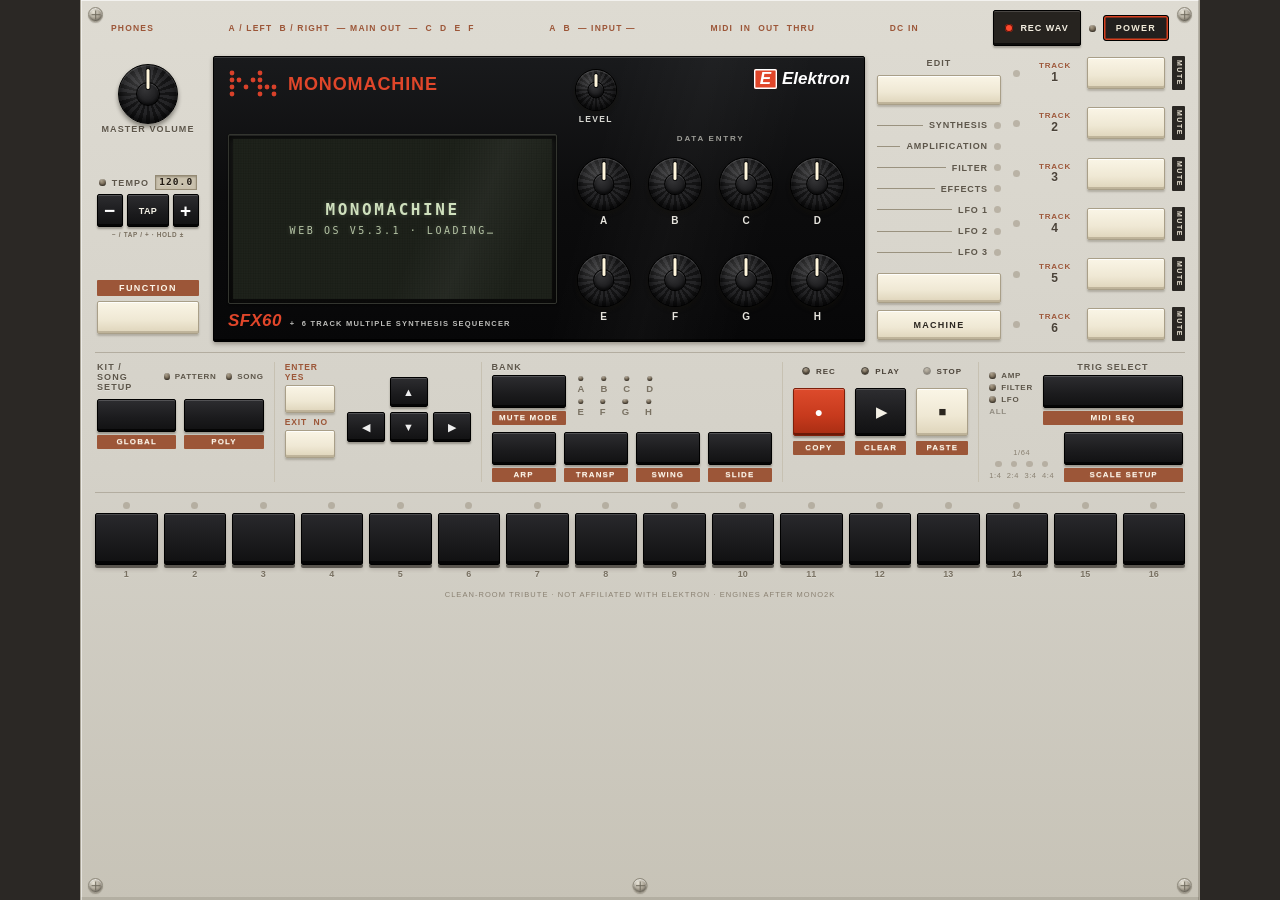
==== commit b3be2f24: "Add files via upload" ====
--- a/index.html
+++ b/index.html
@@ -1,5 +1,5 @@
 <!DOCTYPE html>
-<html lang="ru">
+<html lang="ru" data-mono-build="5.3.1">
 <head>
 <meta charset="UTF-8">
 <meta name="viewport" content="width=device-width, initial-scale=1, maximum-scale=1, user-scalable=no, viewport-fit=cover">
@@ -10,9 +10,127 @@
 <meta name="format-detection" content="telephone=no">
 <link rel="apple-touch-icon" href="icon-180.png">
 <meta name="theme-color" content="#2a2723">
-<title>MONOMACHINE SFX-60 — browser synth for iPhone</title>
+<title>MONOMACHINE SFX-60 — browser synth for iPhone, iPad and desktop</title>
 <link rel="manifest" href="manifest.webmanifest">
 <link rel="icon" href="data:image/svg+xml,%3Csvg xmlns='http://www.w3.org/2000/svg' viewBox='0 0 64 64'%3E%3Crect width='64' height='64' rx='8' fill='%23d8d5cc'/%3E%3Crect x='14' y='8' width='36' height='30' fill='%23000'/%3E%3Crect x='18' y='20' width='16' height='11' fill='%23a8c0a0'/%3E%3Ccircle cx='42' cy='18' r='4' fill='%23111'/%3E%3Ccircle cx='42' cy='29' r='4' fill='%23111'/%3E%3Crect x='6' y='46' width='52' height='9' rx='2' fill='%23111'/%3E%3C/svg%3E">
+<script>
+/* MONOMACHINE boot guard: deliberately tiny/ES5-ish. It runs before the app,
+   classifies the device, captures script failures and can retry a missing
+   external module. The full app sets __monoBoot.ok when the panel is live. */
+(function(){
+  var boot={t0:Date.now(),ok:false,stage:'guard',errors:[],retried:false,build:'5.3.1'};
+  window.__monoBoot=boot;
+  function clean(v){ return String(v==null?'':v).replace(/\s+/g,' ').slice(0,260); }
+  window.__monoBootError=function(where,e){
+    var msg=clean(where)+': '+clean(e&&(e.stack||e.message||e));
+    if(boot.errors.indexOf(msg)<0) boot.errors.push(msg);
+    boot.lastError=msg;
+  };
+  window.addEventListener('error',function(e){
+    var t=e&&e.target;
+    if(t&&(t.tagName==='SCRIPT'||t.tagName==='LINK')) window.__monoBootError('resource '+(t.src||t.href||t.tagName),'failed to load');
+    else if(e&&e.message) window.__monoBootError('window',e.message);
+  },true);
+  window.addEventListener('unhandledrejection',function(e){ window.__monoBootError('promise',e&&e.reason); });
+  function deviceClass(){
+    var vv=window.visualViewport;
+    var w=Math.round(vv?vv.width:(window.innerWidth||0)),h=Math.round(vv?vv.height:(window.innerHeight||0)),land=w>=h;
+    var coarse=false,fine=false;
+    try{ coarse=!!window.matchMedia('(pointer:coarse)').matches; fine=!!window.matchMedia('(pointer:fine)').matches; }catch(e){}
+    var shortSide=Math.min(w,h), longSide=Math.max(w,h), kind='desktop';
+    if(coarse&&shortSide<600&&longSide<1100) kind='phone';
+    else if(coarse||(shortSide>=600&&shortSide<1200&&longSide<1700)) kind='tablet';
+    if(fine&&w>=1100) kind='desktop';
+    var root=document.documentElement;
+    if(h>0) root.style.setProperty('--appH',h+'px');
+    root.setAttribute('data-mono-build',boot.build);
+    root.className=root.className.replace(/\bdev-(phone|tablet|desktop)\b/g,'').replace(/\bdev-(portrait|landscape)\b/g,'').replace(/\s+/g,' ').trim();
+    root.className=(root.className?root.className+' ':'')+'dev-'+kind+' dev-'+(land?'landscape':'portrait');
+    boot.device=kind+(land?' landscape':' portrait')+' '+w+'x'+h;
+  }
+  function loadScript(src,done){
+    var el=document.createElement('script');
+    el.src=src+(src.indexOf('?')<0?'?':'&')+'monoRetry='+Date.now();
+    el.onload=function(){ done(true); };
+    el.onerror=function(){ window.__monoBootError('retry '+src,'failed'); done(false); };
+    (document.body||document.documentElement).appendChild(el);
+  }
+  window.__monoLoadMissing=function(done){
+    if(boot.retried){ if(done)done(false); return; }
+    boot.retried=true;
+    var q=[];
+    if(typeof S==='undefined') q.push('js/state.js');
+    if(typeof sxParseFile==='undefined') q.push('js/sysex.js');
+    if(typeof AE==='undefined') q.push('js/audio.js');
+    if(typeof buildStatic==='undefined') q.push('js/ui.js');
+    if(!q.length){ if(done)done(false); return; }
+    boot.stage='retry '+q.join(', ');
+    (function next(){
+      if(!q.length){ if(done)done(true); return; }
+      loadScript(q.shift(),next);
+    })();
+  };
+  function moduleState(){
+    return 'state='+(typeof S!=='undefined'?'OK':'НЕТ')+' · sysex='+(typeof sxParseFile==='function'?'OK':'НЕТ')+' · audio='+(typeof AE!=='undefined'?'OK':'НЕТ')+' · ui='+(typeof buildStatic==='function'?'OK':'НЕТ');
+  }
+  window.__monoShowBootGuard=function(){
+    var box=document.getElementById('bootGuard'); if(!box||boot.ok) return;
+    var diag=document.getElementById('bootDiag');
+    var lcd=document.getElementById('lcdFallbackText'); if(lcd) lcd.textContent='OS NOT LOADED';
+    if(diag) diag.textContent='build: V'+boot.build+'\n'+(boot.device||'')+'\n'+moduleState()+'\nstage: '+boot.stage+(boot.errors.length?'\n'+boot.errors.slice(0,3).join('\n'):'\nошибок скриптов не видно: возможно, файл открыт в предпросмотре без JavaScript/Web Audio.');
+    box.hidden=false; box.removeAttribute('hidden'); box.classList.add('show');
+  };
+  window.__monoHideBootGuard=function(){
+    boot.ok=true;
+    var box=document.getElementById('bootGuard'); if(box){ box.hidden=true; box.classList.remove('show'); }
+    if(document.body) document.body.classList.add('boot-ok');
+  };
+  window.__monoReload=function(){
+    try{
+      if(/^https?:/.test(location.protocol)){
+        var u=location.href.replace(/([?&])monoRetry=\d+(&|$)/,'$1').replace(/[?&]$/,'');
+        location.href=u+(u.indexOf('?')<0?'?':'&')+'monoRetry='+Date.now(); return;
+      }
+    }catch(e){}
+    location.reload();
+  };
+  window.__monoResetCache=function(){
+    var jobs=[];
+    try{
+      if(navigator.serviceWorker&&navigator.serviceWorker.getRegistrations) jobs.push(navigator.serviceWorker.getRegistrations().then(function(rs){ return Promise.all(rs.map(function(r){return r.unregister();})); }));
+      if(window.caches&&caches.keys) jobs.push(caches.keys().then(function(ks){ return Promise.all(ks.map(function(k){return caches.delete(k);})); }));
+    }catch(e){ window.__monoBootError('cache reset',e); }
+    function go(){ window.__monoReload(); }
+    if(jobs.length&&window.Promise) Promise.all(jobs).then(go,go); else go();
+  };
+  window.__monoFactoryBoot=function(){
+    if(!window.confirm('Сбросить локальные сохранения Monomachine на этом устройстве и перезагрузить? Паттерны/киты из localStorage будут удалены.')) return;
+    try{ localStorage.removeItem('monomachine_web_v1'); }catch(e){}
+    window.__monoResetCache();
+  };
+  function bind(){
+    var r=document.getElementById('bootReload'),c=document.getElementById('bootCache'),f=document.getElementById('bootFactory'),x=document.getElementById('bootClose');
+    if(r) r.onclick=window.__monoReload;
+    if(c) c.onclick=window.__monoResetCache;
+    if(f) f.onclick=window.__monoFactoryBoot;
+    if(x) x.onclick=function(){ var b=document.getElementById('bootGuard'); if(b)b.hidden=true; };
+    deviceClass();
+  }
+  deviceClass();
+  window.addEventListener('resize',deviceClass);
+  if(window.visualViewport&&visualViewport.addEventListener) visualViewport.addEventListener('resize',deviceClass);
+  window.addEventListener('orientationchange',function(){ setTimeout(deviceClass,90); });
+  if(document.readyState==='loading') document.addEventListener('DOMContentLoaded',bind); else setTimeout(bind,0);
+  window.addEventListener('load',function(){
+    setTimeout(function(){
+      if(!boot.ok&&(typeof S==='undefined'||typeof AE==='undefined'||typeof buildStatic==='undefined')){
+        window.__monoLoadMissing(function(){ if(typeof bootApp==='function') bootApp(); });
+      }
+    },1100);
+    setTimeout(function(){ if(!boot.ok) window.__monoShowBootGuard(); },2600);
+  });
+})();
+</script>
 <link rel="stylesheet" href="style.css">
 </head>
 <body>
@@ -72,12 +190,21 @@
       </div>
       <div id="bpBody">
         <div id="lcdCol">
-          <div id="lcdBezel"><div class="lcdPx"><canvas id="lcdCanvas" width="128" height="64"></canvas><i class="pxgrid"></i></div></div>
+          <div id="lcdBezel"><div class="lcdPx"><canvas id="lcdCanvas" width="128" height="64"></canvas><i class="pxgrid"></i><span class="lcdFallback" aria-hidden="true"><b>MONOMACHINE</b><small id="lcdFallbackText">WEB OS V5.3.1 · LOADING…</small></span></div></div>
           <div class="sfxLab"><span class="sfx">SFX60</span><span class="wlab small">+&nbsp; 6 TRACK MULTIPLE SYNTHESIS SEQUENCER</span></div>
         </div>
         <div id="knobsCol">
           <div class="dataLab">DATA ENTRY</div>
-          <div id="knobs" aria-label="Data entry knobs A to H"></div>
+          <div id="knobs" aria-label="Data entry knobs A to H">
+            <div class="knob-wrap"><div class="knob" data-idx="0"><div class="knob-ind"></div></div><div class="knob-lab">-</div><div class="knob-letter">A</div></div>
+            <div class="knob-wrap"><div class="knob" data-idx="1"><div class="knob-ind"></div></div><div class="knob-lab">-</div><div class="knob-letter">B</div></div>
+            <div class="knob-wrap"><div class="knob" data-idx="2"><div class="knob-ind"></div></div><div class="knob-lab">-</div><div class="knob-letter">C</div></div>
+            <div class="knob-wrap"><div class="knob" data-idx="3"><div class="knob-ind"></div></div><div class="knob-lab">-</div><div class="knob-letter">D</div></div>
+            <div class="knob-wrap"><div class="knob" data-idx="4"><div class="knob-ind"></div></div><div class="knob-lab">-</div><div class="knob-letter">E</div></div>
+            <div class="knob-wrap"><div class="knob" data-idx="5"><div class="knob-ind"></div></div><div class="knob-lab">-</div><div class="knob-letter">F</div></div>
+            <div class="knob-wrap"><div class="knob" data-idx="6"><div class="knob-ind"></div></div><div class="knob-lab">-</div><div class="knob-letter">G</div></div>
+            <div class="knob-wrap"><div class="knob" data-idx="7"><div class="knob-ind"></div></div><div class="knob-lab">-</div><div class="knob-letter">H</div></div>
+          </div>
         </div>
       </div>
     </section>
@@ -85,13 +212,28 @@
     <aside id="pageCol">
       <div class="plab center">EDIT</div>
       <button id="pageUp" class="creamBtn" type="button" aria-label="Data page up"></button>
-      <div id="pageList"></div>
+      <div id="pageList">
+        <button class="pagerow" type="button" data-page="SYN"><span class="pline"></span><span class="plabel" data-short="SYN">SYNTHESIS</span><span class="pdot"></span></button>
+        <button class="pagerow" type="button" data-page="AMP"><span class="pline"></span><span class="plabel" data-short="AMP">AMPLIFICATION</span><span class="pdot"></span></button>
+        <button class="pagerow" type="button" data-page="FILT"><span class="pline"></span><span class="plabel" data-short="FILT">FILTER</span><span class="pdot"></span></button>
+        <button class="pagerow" type="button" data-page="EFX"><span class="pline"></span><span class="plabel" data-short="EFX">EFFECTS</span><span class="pdot"></span></button>
+        <button class="pagerow" type="button" data-page="LFO1"><span class="pline"></span><span class="plabel" data-short="LFO1">LFO 1</span><span class="pdot"></span></button>
+        <button class="pagerow" type="button" data-page="LFO2"><span class="pline"></span><span class="plabel" data-short="LFO2">LFO 2</span><span class="pdot"></span></button>
+        <button class="pagerow" type="button" data-page="LFO3"><span class="pline"></span><span class="plabel" data-short="LFO3">LFO 3</span><span class="pdot"></span></button>
+      </div>
       <button id="pageDown" class="creamBtn" type="button" aria-label="Data page down"></button>
       <button id="editBtn" class="creamBtn editWide" type="button">MACHINE</button>
     </aside>
 
     <aside id="trackCol">
-      <div id="trackBtns"></div>
+      <div id="trackBtns">
+        <div class="trow" data-trk="0"><span class="led tled"></span><span class="tlab">TRACK<b>1</b></span><button class="creamBtn tbtn" type="button" aria-label="Track 1"><span class="tnum">T1</span></button><span class="muteLab">MUTE</span></div>
+        <div class="trow" data-trk="1"><span class="led tled"></span><span class="tlab">TRACK<b>2</b></span><button class="creamBtn tbtn" type="button" aria-label="Track 2"><span class="tnum">T2</span></button><span class="muteLab">MUTE</span></div>
+        <div class="trow" data-trk="2"><span class="led tled"></span><span class="tlab">TRACK<b>3</b></span><button class="creamBtn tbtn" type="button" aria-label="Track 3"><span class="tnum">T3</span></button><span class="muteLab">MUTE</span></div>
+        <div class="trow" data-trk="3"><span class="led tled"></span><span class="tlab">TRACK<b>4</b></span><button class="creamBtn tbtn" type="button" aria-label="Track 4"><span class="tnum">T4</span></button><span class="muteLab">MUTE</span></div>
+        <div class="trow" data-trk="4"><span class="led tled"></span><span class="tlab">TRACK<b>5</b></span><button class="creamBtn tbtn" type="button" aria-label="Track 5"><span class="tnum">T5</span></button><span class="muteLab">MUTE</span></div>
+        <div class="trow" data-trk="5"><span class="led tled"></span><span class="tlab">TRACK<b>6</b></span><button class="creamBtn tbtn" type="button" aria-label="Track 6"><span class="tnum">T6</span></button><span class="muteLab">MUTE</span></div>
+      </div>
     </aside>
   </div>
 
@@ -163,19 +305,49 @@
         <div class="labBtn"><span class="plab">TRIG SELECT</span><button id="trigSelBtn" class="blackBtn" type="button"></button><span class="brownLab">MIDI SEQ</span></div>
       </div>
       <div class="scaleRow">
-        <div class="scaleLeds"><span class="micro">1/64</span><div id="pageLeds"></div><span class="micro">1:4&nbsp;&nbsp;2:4&nbsp;&nbsp;3:4&nbsp;&nbsp;4:4</span></div>
+        <div class="scaleLeds"><span class="micro">1/64</span><div id="pageLeds"><span class="pled"></span><span class="pled"></span><span class="pled"></span><span class="pled"></span></div><span class="micro">1:4&nbsp;&nbsp;2:4&nbsp;&nbsp;3:4&nbsp;&nbsp;4:4</span></div>
         <div class="labBtn"><button id="btnScale" class="blackBtn" type="button"></button><span class="brownLab">SCALE SETUP</span></div>
       </div>
     </div>
   </div>
 
-  <section id="trigGrid" aria-label="Trig keys"></section>
+  <section id="trigGrid" aria-label="Trig keys">
+    <div class="trigcell"><span class="t-led"></span><button class="trig" type="button" data-i="0" aria-label="Trig 1"><span class="t-note"></span></button><span class="t-num">1</span></div>
+    <div class="trigcell"><span class="t-led"></span><button class="trig" type="button" data-i="1" aria-label="Trig 2"><span class="t-note"></span></button><span class="t-num">2</span></div>
+    <div class="trigcell"><span class="t-led"></span><button class="trig" type="button" data-i="2" aria-label="Trig 3"><span class="t-note"></span></button><span class="t-num">3</span></div>
+    <div class="trigcell"><span class="t-led"></span><button class="trig" type="button" data-i="3" aria-label="Trig 4"><span class="t-note"></span></button><span class="t-num">4</span></div>
+    <div class="trigcell"><span class="t-led"></span><button class="trig" type="button" data-i="4" aria-label="Trig 5"><span class="t-note"></span></button><span class="t-num">5</span></div>
+    <div class="trigcell"><span class="t-led"></span><button class="trig" type="button" data-i="5" aria-label="Trig 6"><span class="t-note"></span></button><span class="t-num">6</span></div>
+    <div class="trigcell"><span class="t-led"></span><button class="trig" type="button" data-i="6" aria-label="Trig 7"><span class="t-note"></span></button><span class="t-num">7</span></div>
+    <div class="trigcell"><span class="t-led"></span><button class="trig" type="button" data-i="7" aria-label="Trig 8"><span class="t-note"></span></button><span class="t-num">8</span></div>
+    <div class="trigcell"><span class="t-led"></span><button class="trig" type="button" data-i="8" aria-label="Trig 9"><span class="t-note"></span></button><span class="t-num">9</span></div>
+    <div class="trigcell"><span class="t-led"></span><button class="trig" type="button" data-i="9" aria-label="Trig 10"><span class="t-note"></span></button><span class="t-num">10</span></div>
+    <div class="trigcell"><span class="t-led"></span><button class="trig" type="button" data-i="10" aria-label="Trig 11"><span class="t-note"></span></button><span class="t-num">11</span></div>
+    <div class="trigcell"><span class="t-led"></span><button class="trig" type="button" data-i="11" aria-label="Trig 12"><span class="t-note"></span></button><span class="t-num">12</span></div>
+    <div class="trigcell"><span class="t-led"></span><button class="trig" type="button" data-i="12" aria-label="Trig 13"><span class="t-note"></span></button><span class="t-num">13</span></div>
+    <div class="trigcell"><span class="t-led"></span><button class="trig" type="button" data-i="13" aria-label="Trig 14"><span class="t-note"></span></button><span class="t-num">14</span></div>
+    <div class="trigcell"><span class="t-led"></span><button class="trig" type="button" data-i="14" aria-label="Trig 15"><span class="t-note"></span></button><span class="t-num">15</span></div>
+    <div class="trigcell"><span class="t-led"></span><button class="trig" type="button" data-i="15" aria-label="Trig 16"><span class="t-note"></span></button><span class="t-num">16</span></div>
+  </section>
 
   <footer id="foot">CLEAN-ROOM TRIBUTE · NOT AFFILIATED WITH ELEKTRON · ENGINES AFTER MONO2K</footer>
 </div>
 </div>
 
 <div id="toast"></div>
+
+<div id="bootGuard" role="alert" hidden>
+  <div class="bootGuardHead"><b>MONOMACHINE OS НЕ ЗАПУСТИЛАСЬ</b><button id="bootClose" type="button" aria-label="Закрыть диагностику">×</button></div>
+  <p>Панель уже показана статично, но движок не ожил. Если страница открыта из «Файлы», Telegram/предпросмотра или старой иконки на экране Домой — откройте опубликованную ссылку именно в Safari. В Quick Look JavaScript и Web Audio могут быть отключены.</p>
+  <pre id="bootDiag">Диагностика появится, если JavaScript доступен. Если вы видите этот текст без данных — включите JavaScript в Safari.</pre>
+  <div class="bootGuardBtns">
+    <button id="bootReload" type="button">ПЕРЕЗАГРУЗИТЬ</button>
+    <button id="bootCache" type="button">СБРОСИТЬ КЭШ PWA</button>
+    <button id="bootFactory" type="button">FACTORY BOOT…</button>
+  </div>
+</div>
+<noscript><style>#bootGuard{display:block!important}.lcdFallback small{font-size:10px}</style></noscript>
+
 
 <div id="sheetOverlay">
   <div id="sheet">
@@ -190,7 +362,7 @@
 <script src="js/ui.js"></script>
 <script>
 if ('serviceWorker' in navigator && /^https?:/.test(location.protocol)) {
-  window.addEventListener('load', () => navigator.serviceWorker.register('sw.js').catch(() => {}));
+  window.addEventListener('load', () => navigator.serviceWorker.register('sw.js', {updateViaCache:'none'}).then(r => r.update()).catch(() => {}));
 }
 </script>
 </body>
--- a/style.css
+++ b/style.css
@@ -621,3 +621,366 @@
 #trigGrid,.trigcell{contain:layout paint}
 #knobs,.knob-wrap{contain:layout paint}
 #lcdCanvas{contain:layout paint}
+
+/* ==== v5.2: device matrix, boot guard and Safari containment rollback ====
+   The desktop geometry is preserved. Phone/tablet rules below are final
+   overrides: every grid track may shrink (minmax(0,...)), so labels and
+   bank/arrow clusters can no longer push the black panel or transport
+   off-screen the way an unconstrained min-content grid can in Safari. */
+:root{--appH:100vh}
+@supports (height:100dvh){:root{--appH:100dvh}}
+#mainRow{grid-template-columns:106px minmax(0,1fr) 124px 172px}
+#midBand{grid-template-columns:minmax(0,1.02fr) minmax(0,1.18fr) minmax(0,1.72fr) minmax(0,1.12fr) minmax(0,1.18fr)}
+#trigGrid{grid-template-columns:repeat(16,minmax(0,1fr))}
+#knobs{grid-template-columns:repeat(4,minmax(0,1fr))}
+#mainRow>*,#midBand>*,#bpBody>*,.mbBtns>*,.labBtn,.trigcell,.knob-wrap,.trow>*{min-width:0}
+button{min-width:0}
+.brownLab,.plab,.redLab,.ledLab,.pagerow .plabel{overflow:hidden;text-overflow:ellipsis}
+/* Safari (especially older builds) has had paint-containment clipping bugs
+   with layered pseudo-elements. v5.1's render coalescing remains; the CSS
+   containment experiment does not. */
+#trigGrid,.trigcell,#knobs,.knob-wrap,.knob,.mknob,#lcdCanvas{contain:none!important}
+/* Pre-inset Safari fallback for absolutely positioned overlays/indicators. */
+#blackPanel::after,.pxgrid,.lcdPx::after{top:0;right:0;bottom:0;left:0}
+#sheetOverlay{top:0;right:0;bottom:0;left:0}
+.knob-ind{top:4px;right:4px;bottom:4px;left:4px}
+#sheet{max-height:88vh;max-height:88dvh}
+
+/* No-JS / failed-JS LCD message. The live UI adds body.boot-ok and hides it. */
+.lcdFallback{position:absolute;top:0;right:0;bottom:0;left:0;z-index:2;display:flex;flex-direction:column;align-items:center;justify-content:center;gap:5px;color:#cfe0bd;font-family:ui-monospace,Menlo,monospace;letter-spacing:.16em;text-align:center;line-height:1.15;pointer-events:none;text-shadow:0 0 5px rgba(169,184,156,.35)}
+.lcdFallback b{font-size:clamp(10px,2.3vw,16px)}
+.lcdFallback small{font-size:clamp(7px,1.5vw,10px);opacity:.85}
+body.boot-ok .lcdFallback{display:none!important}
+#bootGuard{position:fixed;left:50%;bottom:calc(10px + env(safe-area-inset-bottom));transform:translateX(-50%);width:min(700px,calc(100vw - 20px));max-height:72vh;max-height:72dvh;overflow-y:auto;z-index:200;background:#211d18;color:#f2ecdc;border:1px solid #000;box-shadow:0 10px 34px rgba(0,0,0,.55),inset 0 1px 0 rgba(255,255,255,.14);padding:12px;font-size:12.5px;line-height:1.45}
+#bootGuard[hidden]{display:none}
+.bootGuardHead{display:flex;align-items:center;justify-content:space-between;gap:10px;color:#ffb29d;letter-spacing:.08em}
+.bootGuardHead button{width:32px;height:32px;background:#111;color:#fff;border:1px solid #777;font-size:18px}
+#bootGuard p{margin:8px 0}
+#bootDiag{background:#10130e;color:#b7c7a8;border:1px solid #46513e;padding:8px;white-space:pre-wrap;word-break:break-word;font:10.5px/1.45 ui-monospace,Menlo,monospace;max-height:150px;overflow:auto}
+.bootGuardBtns{display:flex;flex-wrap:wrap;gap:7px;margin-top:9px}
+.bootGuardBtns button{flex:1 1 150px;min-height:38px;background:#f2ecdc;color:#211a12;border:1px solid #000;font-weight:800;letter-spacing:.05em}
+
+/* Phone portrait: keep the stacked hardware, remove every fixed minimum that
+   can force horizontal overflow on 320–430 px viewports. */
+@media (max-width:820px) and (orientation:portrait){
+  #bpBody{grid-template-columns:minmax(0,1.08fr) minmax(0,.92fr)}
+  #knobs{grid-template-columns:repeat(4,minmax(0,1fr))}
+  #pageList{grid-template-columns:repeat(7,minmax(0,1fr))}
+  .navFlex{grid-template-columns:minmax(44px,.7fr) minmax(0,1.3fr)}
+  .navArrows{grid-template-columns:repeat(3,minmax(0,1fr))}
+  .bankTop{grid-template-columns:minmax(44px,.7fr) minmax(0,1.3fr)}
+  .trigSelTop,.scaleRow{grid-template-columns:minmax(0,1fr) minmax(48px,.55fr)}
+}
+
+/* Phone landscape (all short landscape phones): one-screen console. */
+@media (orientation:landscape) and (max-height:560px){
+  #unit{display:grid;grid-template-rows:34px minmax(0,1fr) auto minmax(42px,.36fr);height:var(--appH);overflow:hidden}
+  #mainRow{grid-template-columns:72px minmax(0,1fr) 104px 136px;min-height:0;height:100%}
+  #blackPanel{display:flex;flex-direction:column;min-height:0}
+  #bpBody{flex:1 1 auto;min-height:0;grid-template-columns:minmax(0,1.08fr) minmax(0,.92fr);align-items:stretch}
+  #lcdCol{justify-content:center}
+  #knobs{grid-template-columns:repeat(4,minmax(0,1fr));grid-template-rows:repeat(2,minmax(0,1fr));height:100%}
+  .knob-wrap{min-height:0}
+  #midBand{grid-template-columns:minmax(0,.98fr) minmax(0,1.08fr) minmax(0,1.34fr) minmax(126px,1.16fr) minmax(0,.98fr);min-height:0}
+  .transportBtns{grid-template-columns:repeat(3,minmax(0,1fr));gap:6px}
+  .transportBtns button{min-height:var(--lbig)}
+  #trigGrid{grid-template-columns:repeat(16,minmax(0,1fr));grid-template-rows:minmax(0,1fr);height:100%;margin-top:0}
+  #bootGuard{max-height:86vh;max-height:86dvh;width:min(760px,calc(100vw - 18px))}
+}
+/* Small iPhones in Safari landscape (SE / mini / split webviews). Decorative
+   LED clusters yield before POWER, transport, pages, tracks or trigs do. */
+@media (orientation:landscape) and (max-height:560px) and (max-width:790px){
+  #unit{grid-template-rows:30px minmax(0,1fr) auto minmax(38px,.32fr);gap:4px;padding-left:calc(6px + env(safe-area-inset-left));padding-right:calc(6px + env(safe-area-inset-right))}
+  #topStrip{flex-basis:30px;min-height:30px}
+  .wavRecBtn,.powerBtn{min-height:29px}
+  #mainRow{grid-template-columns:61px minmax(0,1fr) 86px 106px;gap:5px}
+  #leftCol .mknob.big{width:34px;height:34px}
+  #leftCol{gap:3px}
+  #leftCol .brownPlate{font-size:6.5px;letter-spacing:.06em;padding:2px}
+  .tempoBlock .rowLab{font-size:6.5px;letter-spacing:.05em;gap:2px}
+  #tempoVal{min-width:30px;font-size:7.5px}
+  #tempoBtn{min-height:20px;font-size:7.5px}
+  #tempoDown,#tempoUp{min-height:22px;font-size:16px}
+  #blackPanel{padding:5px 6px}
+  #bpHead{min-height:28px;gap:4px}
+  .logoM svg{width:38px;height:22px}
+  .logoText{display:none}
+  .elektronLogo{font-size:12px}
+  .levelWrap .mknob{width:28px;height:28px}
+  #bpBody{gap:6px;margin-top:2px;grid-template-columns:minmax(0,1.02fr) minmax(0,.98fr)}
+  .dataLab{font-size:6px;margin-bottom:1px;letter-spacing:.12em}
+  #knobs{gap:2px}
+  .knob{width:30px;height:30px}
+  .knob-letter{font-size:7px;margin-top:1px}
+  #pageCol{gap:2px}
+  .pagerow{min-height:15px;padding:1px 0;gap:3px}
+  .pagerow .plabel{font-size:6.8px;letter-spacing:.04em}
+  .pagerow .pdot{width:5px;height:5px}
+  #pageCol #editBtn{min-height:24px;font-size:7.5px}
+  #trackBtns{gap:2px}
+  .trow{min-height:18px;gap:3px}
+  .trow .tbtn{min-height:18px;font-size:8px}
+  #midBand{grid-template-columns:minmax(0,.88fr) minmax(0,1.02fr) minmax(0,1.18fr) minmax(118px,1.08fr) minmax(64px,.58fr);padding-top:4px}
+  .mbGroup{padding:0 4px;gap:2px}
+  .mbGroup:first-child{padding-left:0}
+  .mbGroup.last{padding-right:0}
+  .mbHead{min-height:14px;gap:3px}
+  .kitHead .plab{font-size:6.5px;letter-spacing:.05em}
+  .kitHead .ledLab{font-size:6px;gap:2px;letter-spacing:.03em}
+  .kitHead .led{width:5px;height:5px}
+  .mbBtns{gap:4px}
+  .labBtn{gap:2px}
+  .brownLab{font-size:6px;letter-spacing:.05em;min-height:10px;padding:1px}
+  .blackBtn,.creamBtn,.redBtn{min-height:24px}
+  .navFlex{gap:4px}
+  .navCream{gap:2px}
+  .navCream .creamBtn{min-height:22px}
+  .redLab{font-size:6px;letter-spacing:.04em}
+  .navArrows{grid-template-columns:repeat(3,minmax(0,1fr));grid-template-rows:repeat(2,22px);gap:3px;min-width:0}
+  .arrow{min-height:22px;font-size:8px;padding:0}
+  .bankTop{gap:4px}
+  .bankBtnWrap{width:48px}
+  .bankBtnWrap .plab{font-size:7px}
+  #bankLeds{padding-top:10px;gap:2px}
+  #bankLeds .brow{gap:6px}
+  #bankLeds span{font-size:7.5px;padding-top:5px}
+  #bankLeds span::before{width:4px;height:4px}
+  .transIcons{gap:3px;min-height:14px}
+  .transIcons .tIcon{gap:3px;font-size:6.5px;letter-spacing:.05em}
+  .transIcons .led{width:6px;height:6px}
+  .transportBtns{gap:5px}
+  .transportBtns button{min-height:32px}
+  .trigSelTop{display:block}
+  .tsLeds,.trigSelTop .plab,.scaleLeds .micro{display:none}
+  .scaleRow{display:flex;flex-direction:column;align-items:stretch;gap:3px}
+  .scaleLeds{align-items:center}
+  #pageLeds{gap:5px}
+  .trig{min-height:26px}
+}
+
+/* iPad / tablet portrait: use the real four-column console instead of the
+   phone stack stretched to tablet height. */
+@media (min-width:700px) and (max-width:1100px) and (orientation:portrait) and (min-height:900px){
+  body{background:#2b2825}
+  #scaleWrap{height:var(--appH);overflow:hidden}
+  #unit{display:grid;grid-template-rows:auto minmax(0,1.08fr) auto minmax(110px,.48fr) auto;height:var(--appH);min-height:0;overflow:hidden;max-width:none;width:100%;gap:10px;padding:calc(12px + env(safe-area-inset-top)) calc(14px + env(safe-area-inset-right)) calc(12px + env(safe-area-inset-bottom)) calc(14px + env(safe-area-inset-left))}
+  #topStrip{display:flex;flex:none;min-height:38px;padding:0 4px}
+  #mainRow{display:grid;grid-template-columns:78px minmax(0,1fr) 104px 132px;grid-template-areas:none;gap:9px;min-height:0;height:100%;flex:none}
+  #leftCol{grid-area:auto;display:flex;flex-direction:column;align-items:center;justify-content:space-between;gap:10px;padding:8px 0;order:initial}
+  #leftCol .ctlBlock{width:100%}
+  #leftCol .mknob.big{width:52px;height:52px}
+  #blackPanel{grid-area:auto;display:flex;flex-direction:column;order:initial;padding:10px;min-height:0}
+  #bpHead{min-height:44px;align-items:center}
+  .logoText{font-size:15px}
+  .levelWrap .mknob{width:40px;height:40px}
+  .levelWrap .wlab{display:block}
+  #bpBody{flex:1 1 auto;display:grid;grid-template-columns:minmax(0,1.08fr) minmax(0,.92fr);gap:10px;align-items:center;margin-top:6px;min-height:0}
+  .sfxLab{display:flex}
+  #knobs{grid-template-columns:repeat(4,minmax(0,1fr));grid-template-rows:repeat(2,minmax(58px,1fr));gap:8px 5px;height:100%}
+  .knob-wrap{min-height:58px;display:flex;flex-direction:column;align-items:center;justify-content:center}
+  .knob{width:46px;height:46px}
+  #pageCol{grid-area:auto;display:flex;flex-direction:column;gap:6px;order:initial;padding:2px 0;min-height:0}
+  #pageCol>.plab{display:block}
+  #pageCol #pageUp,#pageCol #pageDown{display:block;min-height:30px}
+  #pageList{display:flex;flex-direction:column;justify-content:space-evenly;flex:1;gap:0;padding:2px 0}
+  .pagerow{position:static;width:100%;min-height:24px;padding:4px 0;border:0;background:none;justify-content:flex-start}
+  .pagerow .pline{display:block}
+  .pagerow .plabel{font-size:8px;letter-spacing:.07em}
+  .pagerow .plabel::after{content:none}
+  .pagerow .pdot{position:static;transform:none;width:7px;height:7px}
+  #pageCol #editBtn{min-height:34px}
+  #trackCol{grid-area:auto;order:initial;min-height:0}
+  #trackBtns{display:flex;flex-direction:column;justify-content:space-between;gap:6px;height:100%}
+  .trow{position:static;display:grid;grid-template-columns:8px minmax(0,1fr);gap:6px;min-height:38px}
+  .trow .tled{position:static;width:7px;height:7px}
+  .trow .tlab,.trow .muteLab{display:none}
+  .trow .tbtn{height:auto;min-height:38px}
+  .tnum{display:inline;font-size:11px}
+  #midBand{display:grid;grid-template-columns:minmax(0,1fr) minmax(0,1.12fr) minmax(0,1.35fr) minmax(132px,1.08fr) minmax(0,1fr);grid-template-areas:none;gap:0;padding-top:8px;flex:none}
+  .mbGroup{border-left:1px solid #c7c1b2;padding:0 7px;gap:5px}
+  .mbGroup:first-child{border-left:0;padding-left:2px}
+  .mbGroup.last{padding-right:2px}
+  .mbGroup:nth-child(1),.mbGroup:nth-child(2),.mbGroup:nth-child(3),.mbGroup.transportGroup,.mbGroup:nth-child(5){grid-area:auto}
+  .transportBtns button{min-height:44px}
+  .navArrows{grid-template-columns:repeat(3,minmax(0,1fr));grid-template-rows:repeat(2,29px)}
+  #trigGrid{display:grid;grid-template-columns:repeat(16,minmax(0,1fr));grid-template-rows:minmax(0,1fr);gap:6px;height:100%;margin-top:0;padding-top:8px;flex:none}
+  .trig{min-height:64px;height:auto}
+  .t-note{display:block}
+  #foot{display:block}
+}
+@media (min-width:700px) and (max-width:900px) and (orientation:portrait) and (min-height:900px){
+  #topStrip>span:not(.topActions){display:none!important}
+  .topActions{width:100%;justify-content:flex-end}
+}
+@media (min-width:950px) and (max-width:1100px) and (orientation:portrait) and (min-height:900px){
+  #mainRow{grid-template-columns:98px minmax(0,1fr) 126px 170px}
+  .trow{grid-template-columns:10px 42px minmax(0,1fr) 12px}
+  .trow .tlab,.trow .muteLab{display:block}
+  .tnum{display:none}
+  .knob{width:54px;height:54px}
+}
+
+/* iPad / tablet landscape: fill the available height with the console rather
+   than leaving a desktop-sized island at the top. Fine-pointer desktops are
+   deliberately excluded. */
+@media (pointer:coarse) and (min-width:900px) and (max-width:1400px) and (orientation:landscape) and (min-height:650px){
+  #scaleWrap{height:var(--appH);overflow:hidden}
+  #unit{display:grid;grid-template-rows:auto minmax(0,1.12fr) auto minmax(88px,.46fr) auto;height:var(--appH);min-height:0;overflow:hidden;max-width:1280px;width:100%}
+  #mainRow{min-height:0;height:100%}
+  #blackPanel{display:flex;flex-direction:column;min-height:0}
+  #bpBody{flex:1 1 auto;align-items:center;min-height:0}
+  #knobs{height:100%}
+  #trackBtns{height:100%}
+  #trigGrid{height:100%;grid-template-rows:minmax(0,1fr)}
+  .trig{height:auto;min-height:62px}
+}
+
+/* Desktop: only the minmax(0,...) safety above; geometry remains the v5.1
+   layout the user approved on PC. */
+@media (hover:hover) and (pointer:fine) and (min-width:1100px){
+  #unit{max-width:1120px}
+}
+
+/* v5.2 cascade corrections found by the WebKit device matrix. The global
+   minmax(0,...) rules above intentionally sit late; portrait/landscape must
+   therefore restate their own column counts and reset legacy flex orders. */
+@media (max-width:820px) and (orientation:portrait){
+  #mainRow{grid-template-columns:minmax(0,1.55fr) minmax(0,1fr)}
+  #midBand{grid-template-columns:repeat(2,minmax(0,1fr))}
+  #trigGrid{grid-template-columns:repeat(8,minmax(0,1fr))}
+  .transportBtns{grid-template-columns:repeat(3,minmax(0,1fr))}
+}
+@media (orientation:landscape) and (max-height:560px){
+  #mainRow{grid-template-areas:none}
+  #leftCol,#blackPanel,#pageCol,#trackCol{order:0}
+  #leftCol{display:flex;flex-direction:column;align-items:center;justify-content:space-between}
+  #leftCol .ctlBlock{width:100%}
+  #pageCol{display:flex;flex-direction:column}
+  #pageList{display:flex;flex-direction:column;flex-wrap:nowrap;flex:1}
+  .pagerow{width:100%}
+  .pagerow .pline{display:block}
+  #trackBtns{display:flex;flex-direction:column}
+  #trigGrid{grid-template-columns:repeat(16,minmax(0,1fr))}
+}
+@media (min-width:700px) and (max-width:1100px) and (orientation:portrait) and (min-height:900px){
+  /* A hardware-proportioned slab centred on the tablet, instead of giant
+     stretched trig keys or a half-empty black panel. */
+  #scaleWrap{display:flex;align-items:center;justify-content:center}
+  #unit{display:flex;flex-direction:column;height:auto;min-height:0;max-height:var(--appH);overflow:hidden}
+  #mainRow{height:clamp(320px,36vh,410px);flex:none}
+  #bpBody{align-items:start}
+  #lcdCol{justify-content:flex-start}
+  #knobs{grid-template-rows:repeat(2,64px);align-content:start;height:auto}
+  #trigGrid{height:clamp(116px,15vh,168px);flex:none}
+  .kitHead{flex-wrap:wrap;row-gap:2px}
+  .kitHead .ledLab{font-size:6.5px;gap:3px;letter-spacing:.04em}
+  .navFlex{display:grid;grid-template-columns:52px minmax(0,1fr);gap:6px}
+  .navCream{min-width:0}
+  .redLab{font-size:6.5px;letter-spacing:.04em;white-space:normal}
+  .bankTop{display:flex;gap:6px}
+  .bankBtnWrap{width:62px;flex:none}
+  #bankLeds .brow{gap:9px}
+  .trigSelTop{display:grid;grid-template-columns:48px minmax(0,1fr);gap:6px}
+  .tsLeds .ledLab{font-size:6.5px;gap:3px;letter-spacing:.03em}
+  .scaleRow{display:grid;grid-template-columns:48px minmax(0,1fr);gap:6px}
+  .scaleLeds .micro{display:none}
+  #pageLeds{gap:5px}
+  .brownLab{font-size:7px;letter-spacing:.07em}
+}
+
+/* v5.2 final sizing corrections: intrinsic main-row height wins over the
+   flexible trig row, and tablet-portrait restates its geometry after the
+   phone-portrait cascade corrections. */
+@media (orientation:landscape) and (max-height:560px){
+  #unit{grid-template-rows:34px auto auto minmax(0,1fr)}
+  #mainRow{height:auto}
+  #midBand{min-height:0}
+  #trigGrid{min-height:0}
+}
+@media (orientation:landscape) and (max-height:560px) and (max-width:790px){
+  #unit{grid-template-rows:30px auto auto minmax(0,1fr)}
+  .tempoBlock .rowLab{font-size:0;justify-content:center}
+  .tempoBlock .rowLab #tempoVal{font-size:8px}
+  .kitHead .ledLab{display:none}
+  .kitHead{justify-content:flex-start}
+  .brownLab{letter-spacing:.02em}
+}
+@media (min-width:700px) and (max-width:1100px) and (orientation:portrait) and (min-height:900px){
+  #mainRow{grid-template-columns:78px minmax(0,1fr) 104px 132px;grid-template-areas:none;height:clamp(300px,32vh,350px)}
+  #leftCol,#blackPanel,#pageCol,#trackCol{grid-area:auto;order:0}
+  #midBand{grid-template-columns:minmax(0,1fr) minmax(0,1.12fr) minmax(0,1.35fr) minmax(132px,1.08fr) minmax(0,1fr);grid-template-areas:none}
+  .mbGroup:nth-child(1),.mbGroup:nth-child(2),.mbGroup:nth-child(3),.mbGroup.transportGroup,.mbGroup:nth-child(5){grid-area:auto}
+  #trigGrid{grid-template-columns:repeat(16,minmax(0,1fr))}
+  .transportBtns{grid-template-columns:repeat(3,minmax(0,1fr))}
+}
+@media (min-width:950px) and (max-width:1100px) and (orientation:portrait) and (min-height:900px){
+  #mainRow{grid-template-columns:98px minmax(0,1fr) 126px 170px}
+}
+@media (orientation:landscape) and (max-height:560px){
+  /* Slightly narrower LCD column buys the 10–14 px needed for a full trig
+     row at 390 px high; track buttons use the whole main-row height. */
+  #bpBody{grid-template-columns:minmax(0,.98fr) minmax(0,1.02fr)}
+  #trackBtns{height:100%;justify-content:space-between}
+  .trig{max-height:58px}
+}
+@media (orientation:landscape) and (max-height:560px){
+  .tempoBlock .rowLab{font-size:0;justify-content:center;gap:4px}
+  .tempoBlock .rowLab #tempoVal{font-size:9px}
+  .kitHead .plab{font-size:7px;letter-spacing:.05em}
+  .kitHead .ledLab{font-size:6.5px;gap:3px;letter-spacing:.03em}
+  .trigSelTop{display:grid;grid-template-columns:52px minmax(0,1fr);gap:6px}
+  .tsLeds .ledLab{font-size:7px;gap:3px;letter-spacing:.04em}
+  .scaleRow{display:grid;grid-template-columns:40px minmax(0,1fr);gap:6px}
+  .scaleLeds .micro{display:none}
+  #pageLeds{gap:5px}
+}
+@media (orientation:landscape) and (max-height:430px){
+  .t-num{display:none}
+}
+@media (orientation:landscape) and (max-height:560px) and (max-width:790px){
+  .navFlex{display:grid;grid-template-columns:42px minmax(0,1fr);gap:5px}
+  .navArrows{width:100%;grid-template-columns:repeat(3,minmax(0,1fr))}
+  .trigSelTop{display:block}
+  .scaleRow{display:flex;flex-direction:column;align-items:stretch;gap:3px}
+}
+@media (min-width:700px) and (max-width:1100px) and (orientation:portrait) and (min-height:900px){
+  #mainRow{height:clamp(290px,30vh,330px)}
+  #bpBody{grid-template-columns:minmax(0,.98fr) minmax(0,1.02fr)}
+  #trigGrid{height:clamp(96px,12vh,132px)}
+  .kitHead{flex-wrap:nowrap}
+  .kitHead .plab{font-size:6.5px;letter-spacing:.04em}
+  .kitHead .ledLab{font-size:6px;gap:2px;letter-spacing:.02em}
+}
+@media (min-width:700px) and (max-width:900px) and (orientation:portrait) and (min-height:900px){
+  .knob{width:42px;height:42px}
+}
+@media (orientation:landscape) and (max-height:380px){
+  #unit{grid-template-rows:30px auto auto minmax(0,1fr);gap:4px}
+  #topStrip{flex-basis:30px;min-height:30px}
+  .wavRecBtn,.powerBtn{min-height:29px}
+  #leftCol .mknob.big{width:38px;height:38px}
+  #bpHead{min-height:28px}
+  .levelWrap .mknob{width:28px;height:28px}
+  #bpBody{grid-template-columns:minmax(0,.86fr) minmax(0,1.14fr);margin-top:2px}
+  .knob{width:32px;height:32px}
+  #tempoBtn{min-height:20px}
+  #tempoDown,#tempoUp{min-height:22px}
+  .pagerow{min-height:15px}
+  #pageCol #editBtn{min-height:24px}
+  .trow{min-height:20px}
+  .trow .tbtn{min-height:20px}
+  .mbGroup{gap:2px}
+  .mbHead{min-height:14px}
+  .labBtn{gap:2px}
+  .blackBtn,.creamBtn,.redBtn{min-height:23px}
+  .navArrows{grid-template-rows:repeat(2,22px)}
+  .transportBtns button{min-height:32px}
+  .trig{min-height:26px}
+}
+@media (orientation:landscape) and (max-height:380px){
+  .trow .tbtn{font-size:9px;line-height:1;padding:0 2px}
+  .navFlex{display:grid;grid-template-columns:52px minmax(0,1fr);gap:6px}
+  .navCream .creamBtn{min-height:23px}
+  .redLab{font-size:6.5px;letter-spacing:.04em;white-space:nowrap}
+  .navArrows{width:100%;grid-template-columns:repeat(3,minmax(0,1fr))}
+}
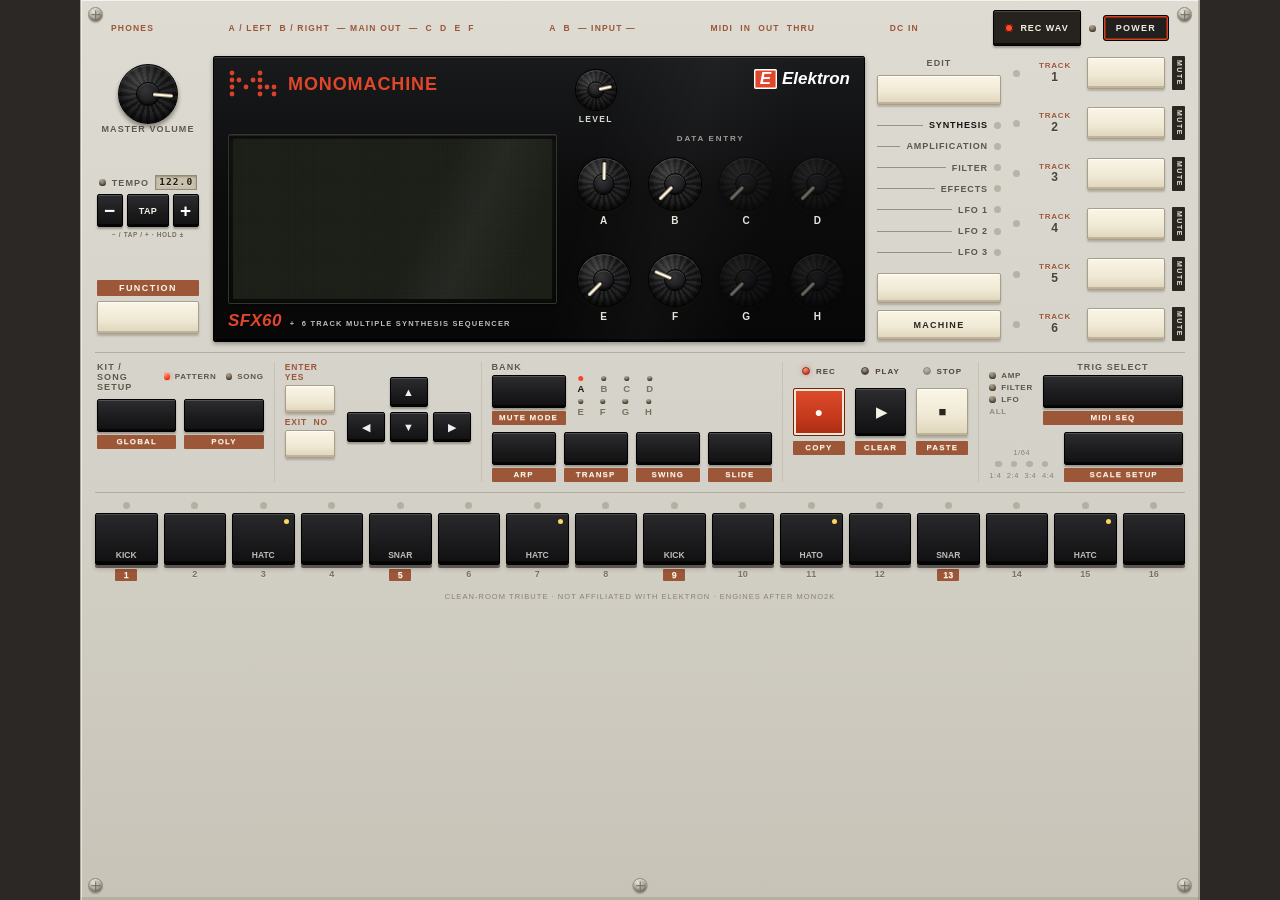
==== commit b14be854: "beta 2" ====
--- a/index.html
+++ b/index.html
@@ -1,5 +1,5 @@
 <!DOCTYPE html>
-<html lang="ru" data-mono-build="5.3.1">
+<html lang="ru" data-mono-build="5.3.2">
 <head>
 <meta charset="UTF-8">
 <meta name="viewport" content="width=device-width, initial-scale=1, maximum-scale=1, user-scalable=no, viewport-fit=cover">
@@ -8,17 +8,16 @@
 <meta name="apple-mobile-web-app-status-bar-style" content="black-translucent">
 <meta name="apple-mobile-web-app-title" content="MONOMACHINE">
 <meta name="format-detection" content="telephone=no">
-<link rel="apple-touch-icon" href="icon-180.png">
+<link rel="apple-touch-icon" href="[data-uri]">
 <meta name="theme-color" content="#2a2723">
 <title>MONOMACHINE SFX-60 — browser synth for iPhone, iPad and desktop</title>
-<link rel="manifest" href="manifest.webmanifest">
 <link rel="icon" href="data:image/svg+xml,%3Csvg xmlns='http://www.w3.org/2000/svg' viewBox='0 0 64 64'%3E%3Crect width='64' height='64' rx='8' fill='%23d8d5cc'/%3E%3Crect x='14' y='8' width='36' height='30' fill='%23000'/%3E%3Crect x='18' y='20' width='16' height='11' fill='%23a8c0a0'/%3E%3Ccircle cx='42' cy='18' r='4' fill='%23111'/%3E%3Ccircle cx='42' cy='29' r='4' fill='%23111'/%3E%3Crect x='6' y='46' width='52' height='9' rx='2' fill='%23111'/%3E%3C/svg%3E">
 <script>
 /* MONOMACHINE boot guard: deliberately tiny/ES5-ish. It runs before the app,
    classifies the device, captures script failures and can retry a missing
    external module. The full app sets __monoBoot.ok when the panel is live. */
 (function(){
-  var boot={t0:Date.now(),ok:false,stage:'guard',errors:[],retried:false,build:'5.3.1'};
+  var boot={t0:Date.now(),ok:false,stage:'guard',errors:[],failed:{},loadedFrom:{},retried:false,build:'5.3.2'};
   window.__monoBoot=boot;
   function clean(v){ return String(v==null?'':v).replace(/\s+/g,' ').slice(0,260); }
   window.__monoBootError=function(where,e){
@@ -28,7 +27,11 @@
   };
   window.addEventListener('error',function(e){
     var t=e&&e.target;
-    if(t&&(t.tagName==='SCRIPT'||t.tagName==='LINK')) window.__monoBootError('resource '+(t.src||t.href||t.tagName),'failed to load');
+    if(t&&(t.tagName==='SCRIPT'||t.tagName==='LINK')){
+      var u=t.src||t.href||t.tagName;
+      boot.failed[u]=1;
+      window.__monoBootError('resource '+u,'failed to load');
+    }
     else if(e&&e.message) window.__monoBootError('window',e.message);
   },true);
   window.addEventListener('unhandledrejection',function(e){ window.__monoBootError('promise',e&&e.reason); });
@@ -48,26 +51,65 @@
     root.className=(root.className?root.className+' ':'')+'dev-'+kind+' dev-'+(land?'landscape':'portrait');
     boot.device=kind+(land?' landscape':' portrait')+' '+w+'x'+h;
   }
-  function loadScript(src,done){
+  function hasModule(name){
+    if(name==='state') return typeof S!=='undefined';
+    if(name==='sysex') return typeof sxParseFile==='function';
+    if(name==='audio') return typeof AE!=='undefined';
+    if(name==='ui') return typeof buildStatic==='function';
+    return false;
+  }
+  function primaryFailed(name){
+    var needle='/js/'+name+'.js';
+    for(var u in boot.failed){ if(u.indexOf(needle)>=0||u==='js/'+name+'.js') return true; }
+    return false;
+  }
+  function moduleCandidates(name){
+    var primary='js/'+name+'.js';
+    var root=name+'.js';
+    var nested='monomachine/js/'+name+'.js';
+    var nestedRoot='monomachine/'+name+'.js';
+    // A very common GitHub web-upload mistake is flattening js/*.js into
+    // the repository root. If the canonical path already failed, try the
+    // flattened/nested locations before spending another request on it.
+    return primaryFailed(name)?[root,nested,nestedRoot,primary]:[primary,root,nested,nestedRoot];
+  }
+  function loadScript(src,done,bust){
     var el=document.createElement('script');
-    el.src=src+(src.indexOf('?')<0?'?':'&')+'monoRetry='+Date.now();
+    el.async=false;
+    el.src=bust?(src+(src.indexOf('?')<0?'?':'&')+'monoRetry='+Date.now()):src;
     el.onload=function(){ done(true); };
     el.onerror=function(){ window.__monoBootError('retry '+src,'failed'); done(false); };
     (document.body||document.documentElement).appendChild(el);
+  }
+  function loadModule(name,done){
+    if(hasModule(name)){ done(true); return; }
+    var cands=moduleCandidates(name), i=0;
+    (function next(){
+      if(hasModule(name)){ boot.loadedFrom[name]=cands[Math.max(0,i-1)]; done(true); return; }
+      if(i>=cands.length){ done(false); return; }
+      var src=cands[i++];
+      boot.stage='module fallback '+src;
+      loadScript(src,next,src==='js/'+name+'.js'&&primaryFailed(name));
+    })();
   }
   window.__monoLoadMissing=function(done){
     if(boot.retried){ if(done)done(false); return; }
     boot.retried=true;
     var q=[];
-    if(typeof S==='undefined') q.push('js/state.js');
-    if(typeof sxParseFile==='undefined') q.push('js/sysex.js');
-    if(typeof AE==='undefined') q.push('js/audio.js');
-    if(typeof buildStatic==='undefined') q.push('js/ui.js');
+    if(!hasModule('state')) q.push('state');
+    if(!hasModule('sysex')) q.push('sysex');
+    if(!hasModule('audio')) q.push('audio');
+    if(!hasModule('ui')) q.push('ui');
     if(!q.length){ if(done)done(false); return; }
-    boot.stage='retry '+q.join(', ');
+    boot.stage='module fallback: '+q.join(', ');
     (function next(){
-      if(!q.length){ if(done)done(true); return; }
-      loadScript(q.shift(),next);
+      if(!q.length){
+        var from=[]; for(var n in boot.loadedFrom) from.push(n+'←'+boot.loadedFrom[n]);
+        if(from.length) boot.stage='loaded '+from.join(', ');
+        if(done)done(true);
+        return;
+      }
+      loadModule(q.shift(),next);
     })();
   };
   function moduleState(){
@@ -77,7 +119,12 @@
     var box=document.getElementById('bootGuard'); if(!box||boot.ok) return;
     var diag=document.getElementById('bootDiag');
     var lcd=document.getElementById('lcdFallbackText'); if(lcd) lcd.textContent='OS NOT LOADED';
-    if(diag) diag.textContent='build: V'+boot.build+'\n'+(boot.device||'')+'\n'+moduleState()+'\nstage: '+boot.stage+(boot.errors.length?'\n'+boot.errors.slice(0,3).join('\n'):'\nошибок скриптов не видно: возможно, файл открыт в предпросмотре без JavaScript/Web Audio.');
+    if(diag){
+      var joined=boot.errors.join('\n');
+      var hint='';
+      if(!hasModule('state')&&/state\.js/.test(joined)) hint='\nподсказка: хостинг не отдал JS-модули. Проверьте папку js рядом с index.html либо замените index.html однофайловой сборкой из github-onefile.';
+      diag.textContent='build: V'+boot.build+'\n'+(boot.device||'')+'\n'+moduleState()+'\nstage: '+boot.stage+(boot.errors.length?'\n'+boot.errors.slice(0,4).join('\n'):'\nошибок скриптов не видно: возможно, файл открыт в предпросмотре без JavaScript/Web Audio.')+hint;
+    }
     box.hidden=false; box.removeAttribute('hidden'); box.classList.add('show');
   };
   window.__monoHideBootGuard=function(){
@@ -120,18 +167,1013 @@
   window.addEventListener('resize',deviceClass);
   if(window.visualViewport&&visualViewport.addEventListener) visualViewport.addEventListener('resize',deviceClass);
   window.addEventListener('orientationchange',function(){ setTimeout(deviceClass,90); });
-  if(document.readyState==='loading') document.addEventListener('DOMContentLoaded',bind); else setTimeout(bind,0);
-  window.addEventListener('load',function(){
-    setTimeout(function(){
-      if(!boot.ok&&(typeof S==='undefined'||typeof AE==='undefined'||typeof buildStatic==='undefined')){
+  var fallbackTimer=null;
+  function scheduleFallback(delay){
+    if(boot.ok||boot.retried||fallbackTimer) return;
+    fallbackTimer=setTimeout(function(){
+      fallbackTimer=null;
+      if(!boot.ok&&(!hasModule('state')||!hasModule('audio')||!hasModule('ui'))){
         window.__monoLoadMissing(function(){ if(typeof bootApp==='function') bootApp(); });
       }
-    },1100);
+    },delay||0);
+  }
+  if(document.readyState==='loading') document.addEventListener('DOMContentLoaded',function(){ bind(); scheduleFallback(60); });
+  else { setTimeout(bind,0); scheduleFallback(60); }
+  window.addEventListener('load',function(){
+    scheduleFallback(250);
     setTimeout(function(){ if(!boot.ok) window.__monoShowBootGuard(); },2600);
   });
 })();
 </script>
-<link rel="stylesheet" href="style.css">
+<style>
+/* MONOMACHINE WEB — SFX-60 MkI panel (after the original photo), touch-first */
+:root{
+  --panel:#dcd9d2; --panel2:#c9c5bb; --ink:#2b2620; --rust:#9c5638; --rustD:#7e4330;
+  --red:#d8401f; --cream:#f2ecdc; --cream2:#e3dbc6; --black:#1b1b1d; --line:#b3ada0;
+}
+*{box-sizing:border-box;-webkit-tap-highlight-color:transparent}
+html,body{margin:0;padding:0}
+body{background:#2b2825;color:var(--ink);font-family:-apple-system,BlinkMacSystemFont,"Helvetica Neue",Arial,sans-serif;overscroll-behavior:none}
+button{font-family:inherit;touch-action:manipulation;user-select:none;-webkit-user-select:none}
+#unit{position:relative;max-width:1120px;margin:0 auto;min-height:100vh;min-height:100dvh;
+  background:linear-gradient(180deg,#e6e3dc 0%,var(--panel) 30%,#cfccc2 78%,#bebaae 100%);
+  box-shadow:0 22px 60px rgba(0,0,0,.6),inset 0 1px 0 #fff;
+  padding:calc(10px + env(safe-area-inset-top)) calc(14px + env(safe-area-inset-right)) calc(14px + env(safe-area-inset-bottom)) calc(14px + env(safe-area-inset-left));
+  display:flex;flex-direction:column;gap:10px}
+/* screws */
+.screw{position:absolute;width:15px;height:15px;border-radius:50%;background:radial-gradient(circle at 35% 30%,#fdfdfd,#a9a9a9 55%,#6f6f6f);box-shadow:inset 0 0 2px rgba(0,0,0,.5),0 1px 1px rgba(255,255,255,.7);z-index:3}
+.screw::before,.screw::after{content:"";position:absolute;left:50%;top:50%;background:#555;transform:translate(-50%,-50%)}
+.screw::before{width:9px;height:1.6px}.screw::after{width:1.6px;height:9px}
+.screw.tl{left:7px;top:7px}.screw.tr{right:7px;top:7px}.screw.bl{left:7px;bottom:7px}.screw.br{right:7px;bottom:7px}.screw.bm{left:50%;bottom:7px;transform:translateX(-50%)}
+/* top strip (rear-panel print, as on the photo) */
+#topStrip{display:flex;justify-content:space-between;align-items:center;gap:14px;color:var(--rust);font-size:8.5px;font-weight:700;letter-spacing:.14em;padding:0 16px;white-space:nowrap}
+.powerWrap{display:flex;align-items:center;gap:7px}
+.powerBtn{background:#22201e;color:#f0ead8;border:1px solid #000;border-radius:3px;font-size:9px;font-weight:800;letter-spacing:.14em;padding:7px 12px;box-shadow:0 2px 4px rgba(0,0,0,.4)}
+.powerBtn.on{background:#3d3a34;color:#fff}
+#unit.off .powerBtn{animation:pwrPulse 1.5s ease-in-out infinite}
+@keyframes pwrPulse{0%,100%{box-shadow:0 0 0 0 rgba(216,64,31,.0)}50%{box-shadow:0 0 0 5px rgba(216,64,31,.35)}}
+.led{display:inline-block;width:7px;height:7px;border-radius:50%;background:#7a6f5f;box-shadow:inset 0 1px 2px rgba(0,0,0,.55);vertical-align:middle}
+.led.on{background:#ff4023;box-shadow:0 0 8px #ff4023,inset 0 0 2px rgba(0,0,0,.3)}
+#standbyLed.on{background:#57d977;box-shadow:0 0 8px #57d977}
+.plab{font-size:9px;font-weight:700;letter-spacing:.12em;color:#5d564a;text-align:center;text-transform:uppercase}
+.plab.left{text-align:left}
+.micro{font-size:7.5px;letter-spacing:.08em;color:#8a8172;text-align:center;line-height:1.5}
+.brownPlate{background:var(--rust);color:#fdf6e9;font-size:9px;font-weight:800;letter-spacing:.16em;text-align:center;padding:3px 8px;border-radius:1px}
+.brownLab{display:block;background:var(--rust);color:#fdf6e9;font-size:8px;font-weight:800;letter-spacing:.14em;text-align:center;padding:2.5px 4px;border-radius:1px;white-space:nowrap}
+.redLab{color:var(--rust);font-size:8.5px;font-weight:700;letter-spacing:.1em}
+.blackBtn{background:linear-gradient(180deg,#333336,#141415);border:1px solid #000;border-radius:4px;min-height:33px;box-shadow:inset 0 1px 0 rgba(255,255,255,.22),0 2px 4px rgba(0,0,0,.35);color:#eee}
+.blackBtn:active{filter:brightness(1.5)}
+.blackBtn.on{box-shadow:inset 0 0 0 2px var(--red),0 2px 4px rgba(0,0,0,.35)}
+.creamBtn{background:linear-gradient(180deg,#fdfaf0,var(--cream2));border:1px solid #a99f88;border-radius:4px;min-height:33px;box-shadow:inset 0 1px 0 #fff,0 2px 4px rgba(60,50,30,.28);color:var(--ink)}
+.creamBtn:active{filter:brightness(.94)}
+.creamBtn.on{box-shadow:inset 0 0 0 2px var(--red)}
+.redBtn{background:linear-gradient(180deg,#f05a38,#c73315);border:1px solid #7e1f0a;border-radius:4px;min-height:33px;box-shadow:inset 0 1px 0 rgba(255,255,255,.35),0 2px 4px rgba(0,0,0,.35)}
+.wide{width:100%}
+/* main row */
+#mainRow{display:grid;grid-template-columns:106px 1fr 124px 172px;gap:12px;align-items:stretch}
+#leftCol{display:flex;flex-direction:column;align-items:center;justify-content:space-between;gap:14px;padding:8px 2px}
+.hknob-wrap{text-align:center}
+.ctlBlock{width:100%;display:flex;flex-direction:column;gap:5px;align-items:stretch}
+.rowLab{display:flex;align-items:center;gap:6px;justify-content:center}
+.mknob{width:46px;height:46px;border-radius:50%;margin:0 auto;position:relative;touch-action:none;cursor:ns-resize;
+  background:radial-gradient(circle at 36% 28%,#4c4c4f,#1d1d1f 62%,#0a0a0b);box-shadow:0 6px 10px rgba(0,0,0,.5),inset 0 1px 1px rgba(255,255,255,.28)}
+.mknob.big{width:60px;height:60px}
+.knob-ind{position:absolute;inset:0;pointer-events:none}
+.knob-ind::before{content:"";position:absolute;left:50%;top:4px;width:3px;height:32%;background:#f4f1e8;border-radius:2px;transform:translateX(-50%)}
+/* black glossy centre panel */
+#blackPanel{position:relative;overflow:hidden;background:linear-gradient(160deg,#26262a 0%,#0c0c0e 42%,#050506 100%);border-radius:3px;border:1px solid #000;
+  box-shadow:inset 0 1px 0 rgba(255,255,255,.16),inset 0 -14px 26px rgba(0,0,0,.65),0 4px 12px rgba(0,0,0,.35);color:#eee;padding:12px 14px 10px}
+#blackPanel::after{content:"";position:absolute;inset:0;pointer-events:none;background:linear-gradient(112deg,transparent 42%,rgba(255,255,255,.055) 50%,transparent 60%)}
+#bpHead{display:flex;justify-content:space-between;align-items:flex-start;gap:10px;position:relative;z-index:1}
+.logoM{display:flex;align-items:center;gap:8px}
+.logoText{color:#e0462a;font-weight:800;font-size:clamp(13px,2.4vw,18px);letter-spacing:.05em}
+.levelWrap{text-align:center}
+.levelWrap .mknob{width:42px;height:42px}
+.wlab{color:#d8d8d2;font-size:8.5px;font-weight:700;letter-spacing:.16em;margin-top:3px;text-align:center}
+.wlab.small{font-size:7.5px;color:#bdbdba}
+.elektronLogo{color:#fff;font-size:clamp(13px,2.2vw,17px);font-weight:800;display:flex;align-items:center;gap:5px}
+.elektronLogo i{font-style:italic}
+.elogoBox{background:#e0462a;color:#fff;font-style:italic;padding:0 6px;border-radius:2px;box-shadow:inset 0 0 0 1.4px #fff}
+#bpBody{display:flex;gap:14px;margin-top:10px;position:relative;z-index:1}
+#lcdCol{flex:1.18;min-width:0;display:flex;flex-direction:column;gap:7px}
+#lcdBezel{background:#0a0c09;border:1px solid #33352f;border-radius:3px;padding:5px;box-shadow:inset 0 2px 8px rgba(0,0,0,.8)}
+#lcdCanvas{width:100%;height:auto;display:block;image-rendering:pixelated;border-radius:2px;background:#242a22}
+.sfxLab{display:flex;align-items:baseline;gap:8px}
+.sfx{color:#e0462a;font-weight:800;font-style:italic;font-size:17px;letter-spacing:.02em}
+#knobsCol{flex:1;min-width:0;display:flex;flex-direction:column}
+.dataLab{color:#9d9d97;font-size:8px;font-weight:700;letter-spacing:.22em;text-align:center;margin-bottom:6px}
+#knobs{flex:1;display:grid;grid-template-columns:repeat(4,1fr);grid-template-rows:1fr 1fr;gap:10px 6px;align-items:center}
+.knob-wrap{text-align:center;min-width:0}
+.knob{width:clamp(40px,6.2vw,54px);height:clamp(40px,6.2vw,54px);border-radius:50%;margin:0 auto;position:relative;touch-action:none;cursor:ns-resize;
+  background:radial-gradient(circle at 36% 28%,#4c4c4f,#1d1d1f 62%,#0a0a0b);box-shadow:0 9px 12px rgba(0,0,0,.65),inset 0 1px 1px rgba(255,255,255,.28)}
+.knob.locked{box-shadow:0 0 0 2px var(--red),0 9px 12px rgba(0,0,0,.65)}
+.knob.disabled{opacity:.4}
+.knob-lab{display:none}
+.knob-letter{color:#e8e6df;font-size:10px;font-weight:700;margin-top:4px}
+/* data page column */
+#pageCol{display:flex;flex-direction:column;gap:7px;padding:2px 0}
+#pageCol .creamBtn{min-height:30px}
+.editWide{font-size:9px;font-weight:800;letter-spacing:.14em}
+#pageList{display:flex;flex-direction:column;justify-content:space-evenly;flex:1;padding:2px 0}
+.pagerow{display:flex;align-items:center;gap:6px;background:none;border:0;padding:5px 0;cursor:pointer;width:100%;color:#5d564a}
+.pagerow .pline{flex:1;height:1px;background:#9a927f}
+.pagerow .plabel{font-size:9px;font-weight:700;letter-spacing:.1em;white-space:nowrap}
+.pagerow .pdot{width:7px;height:7px;border-radius:50%;background:#7a6f5f;box-shadow:inset 0 1px 2px rgba(0,0,0,.5);flex:none}
+.pagerow.on{color:#171310}
+.pagerow.on .plabel{font-weight:800}
+.pagerow.on .pdot{background:#ff4023;box-shadow:0 0 8px #ff4023}
+/* track column */
+#trackBtns{display:flex;flex-direction:column;justify-content:space-between;gap:8px;height:100%}
+.trow{display:grid;grid-template-columns:10px 50px 1fr 13px;align-items:center;gap:7px}
+.tlab{color:var(--rust);font-size:8px;font-weight:700;letter-spacing:.1em;text-align:center;line-height:1.1}
+.tlab b{display:block;font-size:12px;color:#4a4238}
+.tbtn{min-height:32px;width:100%}
+.muteLab{writing-mode:vertical-rl;background:#2a2723;color:#e9e2d2;font-size:7px;font-weight:800;letter-spacing:.22em;text-align:center;padding:4px 2px;border-radius:1px}
+.trow.on .tled{background:#ff4023;box-shadow:0 0 8px #ff4023}
+.trow.muted .tbtn{opacity:.5}
+.trow.muted .muteLab{background:#b33014;color:#fff}
+.trow.muted .tled{background:#5c4a3a;box-shadow:none}
+/* middle band */
+#midBand{display:grid;grid-template-columns:1.02fr 1.18fr 1.72fr 1.12fr 1.18fr;border-top:1px solid var(--line);padding-top:9px}
+.mbGroup{padding:0 10px;border-left:1px solid #c7c1b2;display:flex;flex-direction:column;gap:7px;justify-content:flex-start}
+.mbGroup:first-child{border-left:0;padding-left:2px}
+.mbGroup.last{padding-right:2px}
+.mbHead{display:flex;align-items:center;gap:10px;min-height:22px}
+.kitHead{justify-content:space-between}
+.ledLab{display:inline-flex;align-items:center;gap:5px;font-size:8px;font-weight:700;letter-spacing:.09em;color:#5d564a}
+.ledLab.dim{opacity:.55}
+.mbBtns{display:flex;gap:8px}
+.labBtn{flex:1;display:flex;flex-direction:column;gap:3px;min-width:0}
+.labBtn button{width:100%}
+.navFlex{display:flex;gap:12px}
+.navCream{display:flex;flex-direction:column;gap:3.5px;flex:1}
+.navCream .creamBtn{min-height:28px}
+.navArrows{display:grid;grid-template-columns:repeat(3,38px);grid-template-rows:30px 30px;gap:5px;align-content:center}
+.arrow{color:#eee;font-size:11px;min-height:30px}
+.bankTop{display:flex;gap:12px;align-items:flex-start}
+.bankBtnWrap{width:74px;flex:none}
+#bankLeds{display:flex;flex-direction:column;gap:5px;padding-top:14px}
+#bankLeds .brow{display:flex;gap:16px}
+#bankLeds span{font-size:9.5px;font-weight:700;color:#7a7263;cursor:pointer;position:relative;padding-top:7px}
+#bankLeds span::before{content:"";position:absolute;top:0;left:50%;transform:translateX(-50%);width:5.5px;height:5.5px;border-radius:50%;background:#7a6f5f}
+#bankLeds span.on{color:#171310}
+#bankLeds span.on::before{background:#ff4023;box-shadow:0 0 7px #ff4023}
+.transIcons{justify-content:space-around;color:#4a4238;font-weight:800;font-size:11px}
+#btnRec.rec-on{box-shadow:inset 0 0 0 2px #fff3,0 0 10px rgba(216,64,31,.8)}
+#btnPlay.on{box-shadow:inset 0 0 0 2px #57d977,0 2px 4px rgba(0,0,0,.35)}
+.trigSelTop{display:flex;gap:10px}
+.tsLeds{display:flex;flex-direction:column;gap:3px;justify-content:center}
+.scaleRow{display:flex;gap:10px;align-items:flex-end}
+.scaleLeds{display:flex;flex-direction:column;gap:3px;align-items:center}
+#pageLeds{display:flex;gap:9px}
+.pled{width:6.5px;height:6.5px;border-radius:50%;background:#7a6f5f;box-shadow:inset 0 1px 2px rgba(0,0,0,.5)}
+.pled.on{background:#ff4023;box-shadow:0 0 7px #ff4023}
+/* trig keys */
+#trigGrid{display:grid;grid-template-columns:repeat(16,1fr);gap:6px;border-top:1px solid var(--line);padding-top:9px}
+.trigcell{display:flex;flex-direction:column;align-items:center;gap:4px;min-width:0}
+.t-led{width:7px;height:7px;border-radius:50%;background:#6f6050;box-shadow:inset 0 1px 2px rgba(0,0,0,.55)}
+.trigcell.on .t-led{background:#ff2d1c;box-shadow:0 0 9px #ff2d1c}
+.trigcell.slide .t-led{background:#ffb02e;box-shadow:0 0 9px #ffb02e}
+.trigcell.playing .t-led{background:#fff;box-shadow:0 0 10px #fff}
+.trig{width:100%;height:52px;background:linear-gradient(180deg,#303033,#171718);border:1px solid #000;border-radius:5px;position:relative;touch-action:none;
+  box-shadow:inset 0 1px 0 rgba(255,255,255,.18),0 3px 5px rgba(0,0,0,.4);display:flex;align-items:flex-end;justify-content:center;padding-bottom:4px}
+.trigcell.haslock .trig::after{content:"";position:absolute;top:5px;right:5px;width:5px;height:5px;border-radius:50%;background:#ffd75e;box-shadow:0 0 5px #ffd75e}
+.trigcell.playing .trig{filter:brightness(1.55);outline:1.5px solid #fff;outline-offset:-1.5px}
+.trigcell.lockedit .trig{outline:2px solid #ff2d1c;outline-offset:1px}
+.trig.held{filter:brightness(1.65)}
+.trigcell.beyond{opacity:.35}
+.t-note{font-size:8.5px;font-weight:700;color:#b9beb9;min-height:10px;white-space:nowrap}
+.t-num{font-size:9px;font-weight:700;color:#7a7263;text-align:center;min-width:22px}
+.trigcell.beat .t-num{background:var(--rust);color:#fdf6e9;border-radius:1px;padding:1px 0}
+#foot{font-size:9px;color:#6e675b;text-align:center;line-height:1.55;padding-bottom:8px}
+/* powered-off dimming */
+#unit.off .tled,#unit.off .t-led,#unit.off .pled,#unit.off .pdot{opacity:.4;box-shadow:none!important;background:#8a7d6a!important}
+/* toast */
+#toast{position:fixed;top:calc(10px + env(safe-area-inset-top));left:50%;transform:translateX(-50%);background:rgba(24,21,18,.94);color:#f4efe2;padding:9px 16px;border-radius:20px;font-size:12.5px;font-weight:600;opacity:0;pointer-events:none;transition:opacity .18s;z-index:60;max-width:92vw;text-align:center}
+#toast.show{opacity:1}
+/* sheets */
+#sheetOverlay{position:fixed;inset:0;background:rgba(12,10,8,.55);display:none;z-index:50}
+#sheetOverlay.open{display:block}
+#sheet{position:absolute;left:50%;transform:translateX(-50%);bottom:0;width:min(1120px,100%);max-height:88dvh;overflow-y:auto;
+  background:linear-gradient(180deg,#e9e6dd,#d5d1c5);border-radius:14px 14px 0 0;box-shadow:0 -12px 40px rgba(0,0,0,.5);padding:0 14px calc(16px + env(safe-area-inset-bottom))}
+#sheetHead{position:sticky;top:0;background:inherit;display:flex;justify-content:space-between;align-items:center;gap:10px;padding:13px 0 10px;z-index:2}
+#sheetTitle{font-weight:800;letter-spacing:.05em;font-size:13.5px}
+#sheetClose{background:#22201e;color:#fff;border:0;border-radius:6px;padding:10px 14px;font-weight:800}
+.sgroup{font-size:10px;font-weight:800;letter-spacing:.12em;color:#5d5546;margin:13px 0 6px}
+.sgrid{display:grid;grid-template-columns:repeat(auto-fill,minmax(104px,1fr));gap:6px}
+.scell{background:#26231f;color:#efe9d8;border:1px solid #100e0c;border-radius:6px;padding:11px 5px;font-weight:700;font-size:11.5px}
+.scell.on{background:#b33014;color:#fff}
+.scell.queued{box-shadow:inset 0 0 0 2px #ffb02e}
+.scell.small{padding:8px 3px;font-size:10.5px}
+.srow{display:flex;gap:7px;align-items:center;flex-wrap:wrap;margin:8px 0}
+.srow.currow{outline:2px solid #b33014;border-radius:8px;padding:4px}
+.sbtn{background:#f2ecdc;border:1px solid #a99f88;border-radius:6px;padding:10px 12px;font-weight:800;font-size:11.5px;color:var(--ink)}
+.sbtn.small{padding:7px 9px}
+.sbtn.danger{background:#b33014;color:#fff;border-color:#6f1e0a}
+.slab{font-size:11px;font-weight:800;min-width:96px}
+.sval{font-family:ui-monospace,Menlo,monospace;font-weight:700;min-width:44px;text-align:right}
+.srow input[type=range]{flex:1;accent-color:#d8401f;height:30px}
+.snote{font-size:11.5px;line-height:1.5;color:#3d382e;background:rgba(255,255,255,.5);border-radius:7px;padding:9px 11px}
+.syxout{white-space:pre-wrap;word-break:break-word;background:#17150f;color:#b9e3b9;border-radius:8px;padding:11px;font-size:11px;line-height:1.5;max-height:300px;overflow:auto}
+.wavecv{width:100%;height:auto;background:#14181b;border-radius:8px;touch-action:none;display:block}
+.help{font-size:12.5px;line-height:1.55;color:#2e2a23}
+.help h3{font-size:12px;letter-spacing:.08em;margin:14px 0 4px}
+/* portrait phones: rearrange, keep the hardware language */
+@media (max-width:820px){
+  #topStrip .hideS{display:none}
+  #mainRow{grid-template-columns:1fr;gap:9px}
+  #leftCol{flex-direction:row;align-items:flex-start;justify-content:space-between;padding:0 4px;order:2}
+  #leftCol .ctlBlock{width:31%}
+  .mknob.big{width:48px;height:48px}
+  #blackPanel{order:1}
+  #bpBody{flex-direction:column}
+  #knobs{gap:8px 4px}
+  #pageCol{order:3;flex-direction:column}
+  #pageList{flex-direction:row;flex-wrap:wrap;gap:2px 10px}
+  .pagerow{width:auto;padding:6px 2px}
+  .pagerow .pline{display:none}
+  #pageCol .creamBtn{display:none}
+  #pageCol #editBtn{display:block}
+  #trackCol{order:4}
+  #trackBtns{display:grid;grid-template-columns:repeat(3,1fr);gap:7px}
+  #midBand{grid-template-columns:1fr 1fr;row-gap:12px}
+  .mbGroup:nth-child(odd){border-left:0;padding-left:2px}
+  #trigGrid{grid-template-columns:repeat(8,1fr)}
+  .trig{height:56px}
+}
+/* landscape phones: compress to fit one screen */
+@media (orientation:landscape) and (max-height:540px){
+  #unit{gap:6px;padding-top:calc(6px + env(safe-area-inset-top))}
+  #topStrip{display:none}
+  #mainRow{grid-template-columns:88px 1fr 108px 148px;gap:8px}
+  .mknob.big{width:44px;height:44px}.levelWrap .mknob{width:34px;height:34px}
+  .knob{width:38px;height:38px}
+  .tbtn{min-height:26px}
+  .trig{height:42px}
+  #foot{display:none}
+  .blackBtn,.creamBtn,.redBtn{min-height:27px}
+  .navArrows{grid-template-columns:repeat(3,32px);grid-template-rows:26px 26px}
+}
+
+/* ==== raw MkI finish + iPhone fit (flat, matte, no gloss) ==== */
+html{-webkit-text-size-adjust:100%}
+body{touch-action:manipulation;-webkit-touch-callout:none}
+#scaleWrap{width:100%;overflow:hidden}
+#unit{transform-origin:top center;background:#d6d3cc;box-shadow:none;border-left:1px solid #a8a396;border-right:1px solid #a8a396}
+.screw{background:#b9b4a8;box-shadow:none;border:1px solid #8f8a7c}
+.screw::before,.screw::after{background:#6e695c}
+#blackPanel{background:#0c0c0d;box-shadow:none;border-radius:2px}
+#blackPanel::after{display:none}
+#unit.off .powerBtn{animation:none;box-shadow:inset 0 0 0 1.5px #d8401f}
+.powerBtn{box-shadow:none}
+.blackBtn{background:#1d1d1f;box-shadow:0 1px 0 rgba(0,0,0,.4);border-radius:2px}
+.creamBtn{background:#efe9d8;box-shadow:0 1px 0 rgba(80,70,50,.35);border-radius:2px}
+.redBtn{background:#c73a1d;box-shadow:0 1px 0 rgba(0,0,0,.4);border-radius:2px}
+.mknob,.knob{background:#151515;box-shadow:0 2px 0 rgba(0,0,0,.45);border:1px solid #000}
+.knob-ind::before{width:2px;top:3px;background:#e8e4d8}
+.knob.locked{box-shadow:0 0 0 2px #d8401f}
+.trig{background:#1a1a1b;box-shadow:0 1px 0 rgba(0,0,0,.45);border-radius:2px}
+.trigcell.playing .trig{filter:none;background:#3a3a3c}
+.led.on,.trow.on .tled,.trigcell.on .t-led,.pagerow.on .pdot,.pled.on,#bankLeds span.on::before,#standbyLed.on{box-shadow:none}
+.trigcell.haslock .trig::after{box-shadow:none}
+#btnRec.rec-on{box-shadow:inset 0 0 0 2px #efe9d8}
+#lcdBezel{background:#101010;box-shadow:none;border-radius:2px;padding:4px}
+.lcdPx{position:relative;line-height:0}
+#lcdCanvas{background:#1e221b;border-radius:0}
+.pxgrid{position:absolute;inset:0;pointer-events:none;
+  background-image:repeating-linear-gradient(90deg,rgba(8,10,6,.13) 0 1px,transparent 1px 100%),repeating-linear-gradient(0deg,rgba(8,10,6,.13) 0 1px,transparent 1px 100%);
+  background-size:calc(100%/128) 100%,100% calc(100%/64)}
+#toast{border-radius:0;font-family:ui-monospace,Menlo,monospace;text-transform:uppercase;letter-spacing:.08em;font-size:11px;padding:8px 12px}
+#sheet{border-radius:0;background:#dcd8cd;box-shadow:0 -6px 24px rgba(0,0,0,.45)}
+.scell,.sbtn{border-radius:2px;box-shadow:none}
+#foot{font-size:7.5px;letter-spacing:.14em;color:#8a8172;padding-bottom:4px}
+.ctlBlock .micro{display:none}
+@media (max-width:820px){
+  #bpBody{flex-direction:row}
+  #lcdCol{flex:1.25}
+  #knobsCol{flex:1}
+  .knob{width:36px;height:36px}
+  #trackBtns{grid-template-columns:repeat(6,1fr)}
+  .trow{grid-template-columns:1fr;justify-items:center;gap:3px}
+  .trow .tled{order:0}.trow .tlab{display:none}.trow .muteLab{display:none}
+  .trow .tbtn{min-height:38px}
+  #midBand{grid-template-columns:1fr 1fr 1fr}
+  .mbGroup{border-left:0;padding:0 6px}
+  .trig{height:50px}
+}
+@media (orientation:landscape) and (max-height:540px){
+  #midBand{padding-top:6px}
+  .mbGroup{gap:4px}
+  .trig{height:38px}
+  .t-note{display:none}
+  #trigGrid{padding-top:6px}
+}
+
+
+/* ==== iPhone-first hardware shell v4 ====
+   The layout is genuinely reflowed for the phone. The old whole-panel
+   transform scale is not used, so keys, LEDs and labels keep real size. */
+:root{--appH:100dvh}
+body{overflow-x:hidden}
+#scaleWrap{min-height:var(--appH);overflow:visible}
+#unit{transform:none!important;min-height:var(--appH)}
+body.knob-dragging{overflow:hidden!important;touch-action:none!important}
+body.knob-dragging #unit{transform:none!important}
+.topActions{display:flex;align-items:center;gap:8px}
+.wavRecBtn{appearance:none;display:inline-flex;align-items:center;gap:7px;min-height:36px;padding:0 11px;background:#26231f;color:#f4efe2;border:1px solid #000;border-radius:2px;font-size:9px;font-weight:800;letter-spacing:.11em;box-shadow:0 1px 0 rgba(0,0,0,.35);white-space:nowrap}
+.wavRecBtn:active{transform:translateY(1px)}
+.wavRecBtn .recDot{width:8px;height:8px;border-radius:50%;background:#ff4a2e;box-shadow:inset 0 0 0 1px #5f1308;flex:none}
+#wavRecTime{font-family:ui-monospace,Menlo,monospace;font-size:10px;min-width:34px}
+#wavRecTime:empty{display:none}
+.wavRecBtn.recording{background:#a9230f;color:#fff;box-shadow:inset 0 0 0 1px #ffd8cf}
+.wavRecBtn.recording .recDot{animation:recDotBlink 1s steps(2,start) infinite}
+@keyframes recDotBlink{50%{opacity:.2}}
+.transportGroup{min-width:0}
+.transIcons{display:grid!important;grid-template-columns:repeat(3,1fr);gap:10px;width:100%;min-height:19px;margin:0}
+.transIcons .tIcon{display:flex;align-items:center;justify-content:center;gap:6px;color:#4a4238;font-size:8px;letter-spacing:.12em}
+.transIcons .led{width:8px;height:8px;border:1px solid #4c463c;flex:none}
+.transIcons .dummyLed{opacity:.5}
+.transportBtns{display:grid!important;grid-template-columns:repeat(3,1fr);gap:10px}
+.transportBtns .labBtn{gap:5px}
+.transportBtns button{min-height:48px;display:flex;align-items:center;justify-content:center;line-height:1}
+.btnGlyph{font-size:15px;line-height:1;pointer-events:none}
+#btnRec .btnGlyph{color:#fff;font-size:14px}
+#btnPlay .btnGlyph{color:#f4f1e6;margin-left:2px}
+#btnStop .btnGlyph{color:#2a251e;font-size:13px}
+.tnum{display:none;font-weight:800;letter-spacing:.08em;pointer-events:none}
+.knob-wrap{touch-action:none;-webkit-user-select:none;user-select:none}
+.knob,.mknob{transform:none!important;flex:none;contain:layout;background:radial-gradient(circle,#2c2c2e 0 32%,#181819 33% 68%,#0b0b0c 69%);border:1px solid #000;box-shadow:inset 0 0 0 2px #303032,0 2px 0 rgba(0,0,0,.45)}
+.knob::before,.mknob::before{content:"";position:absolute;left:50%;top:50%;width:38%;height:38%;transform:translate(-50%,-50%);border-radius:50%;background:#242426;border:1px solid #000;z-index:1;pointer-events:none}
+.knob::after,.mknob::after{content:"";position:absolute;inset:-5px;border-radius:50%;z-index:3}
+.knob-ind{inset:4px;transform-origin:50% 50%;will-change:transform;z-index:2}
+.knob-ind::before{top:0;width:3px;height:40%;background:#fff6dc;box-shadow:0 0 0 1px rgba(0,0,0,.75)}
+.knob.dragging,.mknob.dragging,.knob-wrap.dragging .knob{outline:2px solid var(--red);outline-offset:2px}
+
+/* iPhone portrait: actual stacked hardware sections, not a miniature desktop. */
+@media (max-width:820px) and (orientation:portrait){
+  :root{--ibtn:clamp(30px,4.2dvh,38px);--ibig:clamp(44px,6dvh,52px);--iknob:clamp(34px,9.6vw,40px)}
+  body{background:#d6d3cc}
+  #scaleWrap{height:var(--appH);overflow:hidden}
+  #unit{height:var(--appH);min-height:0;overflow-x:hidden;overflow-y:auto;overscroll-behavior:contain;-webkit-overflow-scrolling:touch;gap:5px;border:0;padding:calc(5px + env(safe-area-inset-top)) calc(7px + env(safe-area-inset-right)) calc(6px + env(safe-area-inset-bottom)) calc(7px + env(safe-area-inset-left))}
+  #topStrip{flex:0 0 40px;display:flex;align-items:center;min-height:40px;padding:0}
+  #topStrip>span:not(.topActions){display:none!important}
+  .topActions{width:100%;justify-content:space-between}
+  .wavRecBtn,.powerBtn{min-height:38px}
+  .blackBtn,.creamBtn,.redBtn{min-height:var(--ibtn)}
+  #mainRow{flex:0 0 auto;display:grid;grid-template-columns:minmax(0,1.55fr) minmax(0,1fr);grid-template-areas:"black black" "left left" "pages tracks";gap:6px;align-items:stretch}
+  #blackPanel{grid-area:black;order:initial;padding:7px 8px}
+  #leftCol{grid-area:left;order:initial}
+  #pageCol{grid-area:pages;order:initial}
+  #trackCol{grid-area:tracks;order:initial;min-width:0}
+  #bpHead{align-items:center;min-height:38px;gap:6px}
+  .logoM svg{width:42px;height:24px;flex:none}
+  .logoText{font-size:13px}
+  .levelWrap .mknob{width:36px;height:36px}
+  .levelWrap .wlab,.hknob-wrap .plab{display:none}
+  .elektronLogo{font-size:13px}
+  #bpBody{display:grid;grid-template-columns:minmax(0,1.08fr) minmax(168px,1fr);gap:8px;margin-top:5px;align-items:stretch}
+  #lcdCol,#knobsCol{min-width:0}
+  #lcdBezel{padding:4px}
+  .sfxLab{display:none}
+  .dataLab{margin:0 0 3px;font-size:7px}
+  #knobs{display:grid;grid-template-columns:repeat(4,minmax(40px,1fr));grid-template-rows:repeat(2,minmax(46px,1fr));gap:4px 3px;height:100%;align-items:stretch}
+  .knob-wrap{min-height:46px;display:flex;flex-direction:column;align-items:center;justify-content:center}
+  .knob{width:var(--iknob);height:var(--iknob)}
+  .knob-letter{font-size:8px;margin-top:2px}
+  #leftCol{display:grid;grid-template-columns:76px 1fr 1fr;gap:7px;align-items:stretch;padding:0}
+  #leftCol .hknob-wrap{display:flex;flex-direction:column;align-items:center;justify-content:center}
+  #leftCol .mknob.big{width:42px;height:42px}
+  #leftCol .ctlBlock{width:auto;justify-content:center;gap:3px}
+  #leftCol .plab{font-size:7.5px;line-height:1.1}
+  #leftCol button{width:100%;min-height:var(--ibtn)}
+  #pageCol{display:flex;flex-direction:column;gap:4px;padding:0;min-width:0}
+  #pageCol>.plab{display:none}
+  #pageCol #pageUp,#pageCol #pageDown{display:none}
+  #pageList{display:grid;grid-template-columns:repeat(7,minmax(0,1fr));gap:3px;flex:none;padding:0}
+  .pagerow{position:relative;width:100%;min-height:31px;justify-content:center;padding:3px 1px 7px;border:1px solid #b3ab99;background:#e8e2cf;color:#5d564a}
+  .pagerow .pline{display:none}
+  .pagerow .plabel{font-size:0;white-space:nowrap}
+  .pagerow .plabel::after{content:attr(data-short);font-size:7.5px;font-weight:800;letter-spacing:.02em}
+  .pagerow .pdot{position:absolute;left:50%;bottom:2px;transform:translateX(-50%);width:5px;height:5px}
+  #pageCol #editBtn{display:block;min-height:var(--ibtn)}
+  #trackBtns{display:grid;grid-template-columns:repeat(3,minmax(0,1fr));grid-template-rows:repeat(2,1fr);gap:5px;height:100%}
+  .trow{position:relative;display:block;min-width:0}
+  .trow .tled{position:absolute;top:3px;left:3px;width:6px;height:6px;z-index:2}
+  .trow .tlab,.trow .muteLab{display:none}
+  .trow .tbtn{width:100%;height:100%;min-height:var(--ibtn)}
+  .tnum{display:inline;font-size:10px}
+  #midBand{flex:0 0 auto;display:grid;grid-template-columns:repeat(2,minmax(0,1fr));grid-template-areas:"transport transport" "kit nav" "bank trigsel";gap:7px 8px;padding-top:7px}
+  .mbGroup{border-left:0;padding:0 2px;gap:4px;min-width:0}
+  .mbGroup:nth-child(1){grid-area:kit}
+  .mbGroup:nth-child(2){grid-area:nav}
+  .mbGroup:nth-child(3){grid-area:bank}
+  .mbGroup.transportGroup{grid-area:transport}
+  .mbGroup:nth-child(5){grid-area:trigsel}
+  .mbHead{min-height:16px;gap:5px}
+  .mbBtns{gap:6px}
+  .labBtn{gap:4px}
+  .brownLab{font-size:7px;min-height:13px;padding:2px;display:flex;align-items:center;justify-content:center}
+  .transportBtns{gap:9px}
+  .transportBtns button{min-height:var(--ibig)}
+  .navFlex{display:grid;grid-template-columns:58px minmax(0,1fr);gap:6px}
+  .navCream{gap:3px}
+  .navCream .creamBtn{min-height:var(--ibtn)}
+  .redLab{font-size:6.5px;white-space:nowrap}
+  .navArrows{grid-template-columns:repeat(3,minmax(29px,1fr));grid-template-rows:repeat(2,var(--ibtn));gap:4px}
+  .bankTop{display:grid;grid-template-columns:58px minmax(0,1fr);gap:6px;align-items:start}
+  .bankBtnWrap{width:auto}
+  .bankBtnWrap>.plab{display:none}
+  #bankLeds{padding-top:12px;gap:4px}
+  #bankLeds .brow{gap:12px}
+  .mbBtns.four{display:grid;grid-template-columns:repeat(4,minmax(0,1fr));gap:4px}
+  .trigSelTop{display:grid;grid-template-columns:minmax(0,1fr) 60px;gap:6px}
+  .trigSelTop .labBtn>.plab{display:none}
+  .tsLeds{gap:2px}
+  .scaleRow{display:grid;grid-template-columns:minmax(0,1fr) 60px;gap:6px;align-items:end}
+  .scaleLeds .micro{display:none}
+  #trigGrid{flex:1 1 auto;min-height:0;margin-top:auto;display:grid;grid-template-columns:repeat(8,minmax(0,1fr));grid-template-rows:repeat(2,minmax(0,1fr));gap:5px;padding-top:6px}
+  .trigcell{min-height:0;gap:2px}
+  .trig{flex:1 1 auto;height:auto;min-height:35px;width:100%}
+  .t-led{flex:none}
+  .t-note{display:none}
+  .t-num{font-size:8px;min-width:18px;line-height:1}
+  #foot{display:none}
+  #toast{top:auto;bottom:calc(8px + env(safe-area-inset-bottom))}
+}
+@media (max-width:820px) and (orientation:portrait) and (max-height:720px){
+  /* Small iPhones in Safari: keep controls separated and allow a short scroll. */
+  #scaleWrap{height:auto;overflow:visible}
+  #unit{height:auto;min-height:var(--appH);overflow:visible}
+  #trigGrid{flex:none;grid-template-rows:repeat(2,64px);margin-top:0}
+}
+
+/* iPhone landscape: console layout in one screen; POWER and REC WAV stay visible. */
+@media (orientation:landscape) and (max-height:560px){
+  :root{--lbtn:clamp(28px,8dvh,36px);--lbig:clamp(36px,11dvh,44px)}
+  #scaleWrap{height:var(--appH);overflow:hidden}
+  #unit{height:var(--appH);min-height:0;overflow-x:hidden;overflow-y:auto;overscroll-behavior:contain;-webkit-overflow-scrolling:touch;gap:5px;padding:calc(4px + env(safe-area-inset-top)) calc(8px + env(safe-area-inset-right)) calc(5px + env(safe-area-inset-bottom)) calc(8px + env(safe-area-inset-left))}
+  #topStrip{display:flex!important;flex:0 0 34px;align-items:center;min-height:34px;padding:0}
+  #topStrip>span:not(.topActions){display:none!important}
+  .topActions{width:100%;justify-content:flex-end}
+  .wavRecBtn,.powerBtn{min-height:32px}
+  .blackBtn,.creamBtn,.redBtn{min-height:var(--lbtn)}
+  #mainRow{flex:0 1 auto;display:grid;grid-template-columns:76px minmax(0,1fr) 108px 142px;gap:7px;min-height:0}
+  #leftCol{gap:5px;padding:0;justify-content:space-between}
+  #leftCol .mknob.big{width:42px;height:42px}
+  #leftCol .hknob-wrap .plab{display:none}
+  #blackPanel{padding:7px 8px}
+  #bpHead{align-items:center;min-height:34px;gap:6px}
+  .levelWrap .mknob{width:34px;height:34px}
+  .levelWrap .wlab{display:none}
+  #bpBody{display:grid;grid-template-columns:minmax(210px,250px) minmax(164px,1fr);gap:8px;margin-top:4px;justify-content:center;align-items:stretch}
+  .sfxLab{display:none}
+  .dataLab{margin-bottom:3px}
+  #knobs{grid-template-columns:repeat(4,minmax(40px,1fr));grid-template-rows:repeat(2,minmax(44px,1fr));gap:4px 3px}
+  .knob-wrap{min-height:44px;display:flex;flex-direction:column;align-items:center;justify-content:center}
+  .knob{width:36px;height:36px}
+  .knob-letter{font-size:8px;margin-top:2px}
+  #pageCol{gap:4px;padding:0}
+  #pageCol>.plab,#pageCol #pageUp,#pageCol #pageDown{display:none}
+  #pageList{gap:0;padding:0}
+  .pagerow{min-height:19px;padding:2px 0}
+  .pagerow .plabel{font-size:8px}
+  #pageCol #editBtn{display:block;min-height:30px}
+  #trackBtns{gap:4px}
+  .tbtn{min-height:26px}
+  #midBand{flex:0 0 auto;display:grid;grid-template-columns:1fr 1.18fr 1.55fr 1.12fr 1.1fr;gap:0;padding-top:5px}
+  .mbGroup{padding:0 6px;gap:4px}
+  .mbBtns{gap:6px}
+  .labBtn{gap:4px}
+  .brownLab{font-size:7px;min-height:12px;padding:2px}
+  .transportBtns{gap:8px}
+  .transportBtns button{min-height:var(--lbig)}
+  .navArrows{grid-template-columns:repeat(3,30px);grid-template-rows:repeat(2,26px);gap:4px}
+  #trigGrid{flex:1 1 auto;min-height:0;margin-top:auto;display:grid;grid-template-columns:repeat(16,minmax(0,1fr));grid-template-rows:minmax(0,1fr);gap:4px;padding-top:5px}
+  .trigcell{min-height:0;gap:2px}
+  .trig{flex:1 1 auto;height:auto;min-height:32px;width:100%}
+  .t-note{display:none}
+  .t-num{font-size:8px;line-height:1}
+  #foot{display:none}
+  #toast{top:auto;bottom:calc(8px + env(safe-area-inset-bottom))}
+}
+@media (orientation:landscape) and (max-height:380px){
+  :root{--lbtn:27px;--lbig:36px}
+  #topStrip{flex-basis:30px;min-height:30px}
+  .wavRecBtn,.powerBtn{min-height:29px}
+  #mainRow{grid-template-columns:68px minmax(0,1fr) 98px 128px;gap:6px}
+  #bpHead{min-height:29px}
+  .logoText{display:none}
+  .levelWrap .mknob{width:29px;height:29px}
+  #bpBody{grid-template-columns:minmax(190px,220px) minmax(154px,1fr)}
+  #knobs{grid-template-rows:repeat(2,minmax(38px,1fr))}
+  .knob-wrap{min-height:38px}
+  .knob{width:32px;height:32px}
+  .pagerow{min-height:17px}
+  .tbtn{min-height:23px}
+  .t-num{display:none}
+  .trig{min-height:29px}
+}
+@media (max-width:360px) and (orientation:portrait){
+  .logoText,.elektronLogo i{display:none}
+  #bpBody{grid-template-columns:minmax(0,1fr) minmax(158px,1fr)}
+}
+
+/* Screenshot-driven fixes: Safari's visible 745px height and landscape overlap. */
+@media (max-width:820px),(orientation:landscape) and (max-height:560px){
+  .screw{display:none}
+}
+@media (max-width:820px) and (orientation:portrait) and (max-height:799px){
+  :root{--ibtn:29px;--ibig:44px;--iknob:34px}
+  #bpHead{min-height:34px}
+  .levelWrap .mknob{width:32px;height:32px}
+  #knobs{grid-template-rows:repeat(2,minmax(42px,1fr))}
+  .knob-wrap{min-height:42px}
+  #leftCol .mknob.big{width:38px;height:38px}
+  .pagerow{min-height:27px}
+  #midBand{gap:5px 7px;padding-top:5px}
+  .mbGroup{gap:3px}
+  .mbHead{min-height:15px}
+  .brownLab{min-height:11px}
+  #trigGrid{gap:4px;padding-top:5px}
+  .trig{min-height:33px}
+}
+@media (orientation:landscape) and (max-height:560px){
+  /* Don't let the tall desktop track labels stretch/shrink the main row over transport. */
+  #mainRow{flex:0 0 auto}
+  #trackBtns{height:auto;justify-content:flex-start;gap:4px}
+  .trow{grid-template-columns:8px minmax(0,1fr);gap:5px;min-height:26px}
+  .trow .tlab,.trow .muteLab{display:none}
+  .trow .tbtn{width:100%;min-height:26px}
+  .tnum{display:inline;font-size:9px}
+  #midBand{grid-template-columns:1fr 1.14fr 1.38fr 1.3fr 1.08fr}
+}
+/* Landscape height budget: keep the single trig row fully on screen. */
+@media (orientation:landscape) and (max-height:560px){
+  :root{--lbtn:clamp(26px,7.2dvh,32px)}
+  #blackPanel{padding-bottom:7px}
+  #bpHead{min-height:32px}
+  #bpBody{grid-template-columns:minmax(200px,220px) minmax(164px,1fr)}
+  .trow{min-height:24px}
+  .trow .tbtn{min-height:24px}
+  .pagerow{min-height:18px}
+  #pageCol #editBtn{min-height:28px}
+  .mbHead{min-height:17px}
+  .mbGroup{gap:3px}
+  .labBtn{gap:3px}
+  .brownLab{min-height:11px}
+}
+@media (orientation:landscape) and (max-height:380px){
+  :root{--lbtn:25px;--lbig:34px}
+  #unit{gap:4px}
+  .trow{min-height:21px}
+  .trow .tbtn{min-height:21px}
+  .pagerow{min-height:16px}
+  #pageCol #editBtn{min-height:26px}
+  .trig{min-height:26px}
+}
+
+/* ==== v5: explicit tempo, SysEx/Firmware labs, subtle matte 3D hardware depth ====
+   Depth is only 1-3 px bevels/shadows: no layout boxes change size, and knob
+   bodies remain stationary (only their indicator rotates). */
+.tempoBlock{gap:4px}
+#tempoVal{display:inline-block;min-width:39px;padding:1px 3px;background:#c9c1ad;border:1px solid #948a74;color:#211a12;font-family:ui-monospace,Menlo,monospace;font-size:9.5px;line-height:1.15;box-shadow:inset 0 1px 2px rgba(60,48,28,.35)}
+.tempoBtns{display:grid;grid-template-columns:.72fr 1.16fr .72fr;gap:4px;width:100%}
+.tempoBtns button{min-width:0;padding:0 2px;font-weight:900;letter-spacing:.05em}
+#tempoBtn{font-size:9px;color:#f4f1e6}
+#tempoDown,#tempoUp{font-size:19px;line-height:1;color:#fff}
+.tempoHint{font-size:6.4px;font-weight:800;letter-spacing:.1em;color:#7a7060;text-align:center;white-space:nowrap}
+.syx-actions{display:flex;flex-direction:column;gap:8px;margin:10px 0}
+.syx-item{background:rgba(255,255,255,.44);border:1px solid #aaa18f;padding:8px;box-shadow:inset 0 1px 0 rgba(255,255,255,.65),0 1px 2px rgba(55,45,30,.16)}
+.syx-title{font-size:11.5px;font-weight:900;letter-spacing:.04em;color:#2e281f}
+.syx-detail{font-size:10.5px;line-height:1.45;color:#4d4638;white-space:pre-wrap;word-break:break-word;margin-top:3px}
+.srow.tight{margin:5px 0 0}
+.compact-grid{grid-template-columns:repeat(auto-fill,minmax(82px,1fr))}
+.track-rnd-grid{display:grid;grid-template-columns:repeat(auto-fill,minmax(152px,1fr));gap:7px;margin:6px 0 10px}
+.track-rnd{border:1px solid #aaa18f;background:rgba(255,255,255,.38);padding:6px;box-shadow:inset 0 1px 0 rgba(255,255,255,.6)}
+.track-rnd.on{outline:2px solid var(--red);outline-offset:1px}
+.track-rnd>.scell{width:100%}
+.trigcell.trigless .t-led{background:#ffb02e;box-shadow:inset 0 1px 2px rgba(0,0,0,.45)}
+.trigcell.trigless .trig{outline:1.5px dashed #ffb02e;outline-offset:-4px}
+button:focus-visible{outline:2px solid var(--red);outline-offset:2px}
+
+/* Matte stamped-panel depth (not a glossy redesign). */
+#unit{background:linear-gradient(180deg,#dedbd2 0%,#d4d1c8 52%,#c7c3b7 100%);box-shadow:inset 1px 0 0 rgba(255,255,255,.55),inset -1px 0 0 rgba(80,72,58,.28),inset 0 1px 0 rgba(255,255,255,.65),inset 0 -3px 0 rgba(90,82,68,.18)}
+#blackPanel{background:linear-gradient(180deg,#191a1c 0%,#0c0c0d 48%,#070708 100%);box-shadow:inset 0 1px 0 rgba(255,255,255,.15),inset 0 -2px 0 #000,0 2px 4px rgba(45,37,25,.38)}
+#blackPanel::after{display:block;background:linear-gradient(105deg,transparent 56%,rgba(255,255,255,.032) 69%,transparent 83%)}
+.screw{background:radial-gradient(circle at 35% 30%,#e8e4d8,#aaa394 52%,#6f695d);box-shadow:inset 0 1px 1px rgba(255,255,255,.65),inset 0 -1px 2px rgba(0,0,0,.35),0 1px 1px rgba(60,50,35,.3)}
+.plab,.brownLab,.t-num,.tlab{text-shadow:0 1px 0 rgba(255,255,255,.28)}
+.blackBtn{background:linear-gradient(180deg,#2d2d30 0%,#1b1b1d 58%,#111112 100%);box-shadow:inset 0 1px 0 rgba(255,255,255,.18),inset 0 -2px 0 rgba(0,0,0,.72),0 2px 2px rgba(35,29,20,.34)}
+.creamBtn{background:linear-gradient(180deg,#faf5e6 0%,#efe8d4 58%,#ded4ba 100%);box-shadow:inset 0 1px 0 rgba(255,255,255,.9),inset 0 -2px 0 rgba(105,91,64,.28),0 2px 2px rgba(55,45,30,.24)}
+.redBtn{background:linear-gradient(180deg,#dd4b2c 0%,#c73a1d 58%,#a82d13 100%);box-shadow:inset 0 1px 0 rgba(255,255,255,.28),inset 0 -2px 0 rgba(80,18,4,.7),0 2px 2px rgba(35,29,20,.34)}
+.powerBtn,.wavRecBtn{box-shadow:inset 0 1px 0 rgba(255,255,255,.16),inset 0 -2px 0 rgba(0,0,0,.65),0 2px 2px rgba(35,29,20,.3)}
+.blackBtn:active,.creamBtn:active,.redBtn:active,.powerBtn:active,.wavRecBtn:active,.sbtn:active,.scell:active{transform:translateY(1px);box-shadow:inset 0 1px 0 rgba(255,255,255,.12),inset 0 -1px 0 rgba(0,0,0,.55),0 1px 1px rgba(35,29,20,.28)}
+.trig{background:linear-gradient(180deg,#29292c 0%,#19191b 62%,#101011 100%);box-shadow:inset 0 1px 0 rgba(255,255,255,.15),inset 0 -3px 0 rgba(0,0,0,.72),0 3px 0 rgba(20,17,12,.55),0 4px 4px rgba(35,29,20,.22)}
+.trig:active,.trig.held{transform:translateY(1px);box-shadow:inset 0 1px 0 rgba(255,255,255,.1),inset 0 -2px 0 rgba(0,0,0,.65),0 2px 0 rgba(20,17,12,.55)}
+.knob,.mknob{background:radial-gradient(circle at 36% 28%,rgba(255,255,255,.16),transparent 43%),repeating-conic-gradient(from 4deg,#252527 0deg 9deg,#141415 9deg 18deg);box-shadow:inset 0 1px 1px rgba(255,255,255,.2),inset 0 -4px 6px rgba(0,0,0,.72),0 3px 4px rgba(20,17,12,.45)}
+.knob::before,.mknob::before{background:radial-gradient(circle at 38% 30%,#353537,#1c1c1e 68%,#101011);box-shadow:inset 0 1px 1px rgba(255,255,255,.18),inset 0 -2px 3px rgba(0,0,0,.6)}
+.knob.locked{box-shadow:0 0 0 2px var(--red),inset 0 1px 1px rgba(255,255,255,.18),inset 0 -4px 6px rgba(0,0,0,.72),0 3px 4px rgba(20,17,12,.45)}
+.led,.t-led,.pled,.pdot,#bankLeds span::before{background:radial-gradient(circle at 35% 30%,#a99d88,#746754 58%,#4f473b);box-shadow:inset 0 1px 1px rgba(255,255,255,.28),inset 0 -1px 2px rgba(0,0,0,.55)}
+.led.on,.trow.on .tled,.trigcell.on .t-led,.pagerow.on .pdot,.pled.on{background:radial-gradient(circle at 35% 30%,#ff8a70,#ff4023 52%,#9f1d08);box-shadow:inset 0 1px 1px rgba(255,255,255,.35),0 0 5px rgba(255,64,35,.55)}
+#lcdBezel{background:linear-gradient(180deg,#171816,#0b0b0a);box-shadow:inset 0 1px 0 rgba(255,255,255,.1),inset 0 3px 7px rgba(0,0,0,.75),0 1px 2px rgba(0,0,0,.45)}
+.lcdPx::after{content:"";position:absolute;inset:0;pointer-events:none;background:linear-gradient(112deg,transparent 58%,rgba(255,255,255,.045) 72%,transparent 88%)}
+#sheet{box-shadow:0 -8px 28px rgba(20,16,10,.5),inset 0 1px 0 rgba(255,255,255,.65)}
+.sbtn{background:linear-gradient(180deg,#faf5e6,#e9e1cb);box-shadow:inset 0 1px 0 rgba(255,255,255,.85),inset 0 -2px 0 rgba(105,91,64,.22),0 1px 2px rgba(55,45,30,.2)}
+.scell{background:linear-gradient(180deg,#302d28,#201d19);box-shadow:inset 0 1px 0 rgba(255,255,255,.13),inset 0 -2px 0 rgba(0,0,0,.6),0 1px 2px rgba(55,45,30,.22)}
+.scell.on{background:linear-gradient(180deg,#cd421f,#a92e10)}
+@media (max-width:820px) and (orientation:portrait){
+  .tempoHint{display:none}
+  .tempoBtns button{min-height:var(--ibtn)}
+}
+@media (orientation:landscape) and (max-height:560px){
+  .tempoHint{display:none}
+  .tempoBlock{gap:3px}
+  .tempoBlock .rowLab{gap:3px}
+  .tempoBtns{grid-template-columns:1fr 1fr;gap:3px}
+  #tempoBtn{grid-column:1/-1;order:-1;min-height:23px}
+  #tempoDown,#tempoUp{min-height:25px}
+  #tempoVal{min-width:34px;font-size:8px}
+}
+@media (orientation:landscape) and (max-height:380px){
+  #mainRow{grid-template-columns:76px minmax(0,1fr) 98px 120px}
+  .tempoBlock .rowLab{font-size:7px;letter-spacing:.06em}
+  #tempoVal{min-width:32px;padding:0 2px}
+  #leftCol .brownPlate{font-size:7.5px;letter-spacing:.08em;padding-left:2px;padding-right:2px}
+  #tempoBtn{min-height:22px}
+  #tempoDown,#tempoUp{min-height:24px}
+}
+@media (prefers-reduced-motion:reduce){
+  .blackBtn,.creamBtn,.redBtn,.trig,.sbtn,.scell{transition:none}
+}
+
+/* ==== v5.1 performance containment (visual layout/depth unchanged) ==== */
+#trigGrid,.trigcell{contain:layout paint}
+#knobs,.knob-wrap{contain:layout paint}
+#lcdCanvas{contain:layout paint}
+
+/* ==== v5.2: device matrix, boot guard and Safari containment rollback ====
+   The desktop geometry is preserved. Phone/tablet rules below are final
+   overrides: every grid track may shrink (minmax(0,...)), so labels and
+   bank/arrow clusters can no longer push the black panel or transport
+   off-screen the way an unconstrained min-content grid can in Safari. */
+:root{--appH:100vh}
+@supports (height:100dvh){:root{--appH:100dvh}}
+#mainRow{grid-template-columns:106px minmax(0,1fr) 124px 172px}
+#midBand{grid-template-columns:minmax(0,1.02fr) minmax(0,1.18fr) minmax(0,1.72fr) minmax(0,1.12fr) minmax(0,1.18fr)}
+#trigGrid{grid-template-columns:repeat(16,minmax(0,1fr))}
+#knobs{grid-template-columns:repeat(4,minmax(0,1fr))}
+#mainRow>*,#midBand>*,#bpBody>*,.mbBtns>*,.labBtn,.trigcell,.knob-wrap,.trow>*{min-width:0}
+button{min-width:0}
+.brownLab,.plab,.redLab,.ledLab,.pagerow .plabel{overflow:hidden;text-overflow:ellipsis}
+/* Safari (especially older builds) has had paint-containment clipping bugs
+   with layered pseudo-elements. v5.1's render coalescing remains; the CSS
+   containment experiment does not. */
+#trigGrid,.trigcell,#knobs,.knob-wrap,.knob,.mknob,#lcdCanvas{contain:none!important}
+/* Pre-inset Safari fallback for absolutely positioned overlays/indicators. */
+#blackPanel::after,.pxgrid,.lcdPx::after{top:0;right:0;bottom:0;left:0}
+#sheetOverlay{top:0;right:0;bottom:0;left:0}
+.knob-ind{top:4px;right:4px;bottom:4px;left:4px}
+#sheet{max-height:88vh;max-height:88dvh}
+
+/* No-JS / failed-JS LCD message. The live UI adds body.boot-ok and hides it. */
+.lcdFallback{position:absolute;top:0;right:0;bottom:0;left:0;z-index:2;display:flex;flex-direction:column;align-items:center;justify-content:center;gap:5px;color:#cfe0bd;font-family:ui-monospace,Menlo,monospace;letter-spacing:.16em;text-align:center;line-height:1.15;pointer-events:none;text-shadow:0 0 5px rgba(169,184,156,.35)}
+.lcdFallback b{font-size:clamp(10px,2.3vw,16px)}
+.lcdFallback small{font-size:clamp(7px,1.5vw,10px);opacity:.85}
+body.boot-ok .lcdFallback{display:none!important}
+#bootGuard{position:fixed;left:50%;bottom:calc(10px + env(safe-area-inset-bottom));transform:translateX(-50%);width:min(700px,calc(100vw - 20px));max-height:72vh;max-height:72dvh;overflow-y:auto;z-index:200;background:#211d18;color:#f2ecdc;border:1px solid #000;box-shadow:0 10px 34px rgba(0,0,0,.55),inset 0 1px 0 rgba(255,255,255,.14);padding:12px;font-size:12.5px;line-height:1.45}
+#bootGuard[hidden]{display:none}
+.bootGuardHead{display:flex;align-items:center;justify-content:space-between;gap:10px;color:#ffb29d;letter-spacing:.08em}
+.bootGuardHead button{width:32px;height:32px;background:#111;color:#fff;border:1px solid #777;font-size:18px}
+#bootGuard p{margin:8px 0}
+#bootDiag{background:#10130e;color:#b7c7a8;border:1px solid #46513e;padding:8px;white-space:pre-wrap;word-break:break-word;font:10.5px/1.45 ui-monospace,Menlo,monospace;max-height:150px;overflow:auto}
+.bootGuardBtns{display:flex;flex-wrap:wrap;gap:7px;margin-top:9px}
+.bootGuardBtns button{flex:1 1 150px;min-height:38px;background:#f2ecdc;color:#211a12;border:1px solid #000;font-weight:800;letter-spacing:.05em}
+
+/* Phone portrait: keep the stacked hardware, remove every fixed minimum that
+   can force horizontal overflow on 320–430 px viewports. */
+@media (max-width:820px) and (orientation:portrait){
+  #bpBody{grid-template-columns:minmax(0,1.08fr) minmax(0,.92fr)}
+  #knobs{grid-template-columns:repeat(4,minmax(0,1fr))}
+  #pageList{grid-template-columns:repeat(7,minmax(0,1fr))}
+  .navFlex{grid-template-columns:minmax(44px,.7fr) minmax(0,1.3fr)}
+  .navArrows{grid-template-columns:repeat(3,minmax(0,1fr))}
+  .bankTop{grid-template-columns:minmax(44px,.7fr) minmax(0,1.3fr)}
+  .trigSelTop,.scaleRow{grid-template-columns:minmax(0,1fr) minmax(48px,.55fr)}
+}
+
+/* Phone landscape (all short landscape phones): one-screen console. */
+@media (orientation:landscape) and (max-height:560px){
+  #unit{display:grid;grid-template-rows:34px minmax(0,1fr) auto minmax(42px,.36fr);height:var(--appH);overflow:hidden}
+  #mainRow{grid-template-columns:72px minmax(0,1fr) 104px 136px;min-height:0;height:100%}
+  #blackPanel{display:flex;flex-direction:column;min-height:0}
+  #bpBody{flex:1 1 auto;min-height:0;grid-template-columns:minmax(0,1.08fr) minmax(0,.92fr);align-items:stretch}
+  #lcdCol{justify-content:center}
+  #knobs{grid-template-columns:repeat(4,minmax(0,1fr));grid-template-rows:repeat(2,minmax(0,1fr));height:100%}
+  .knob-wrap{min-height:0}
+  #midBand{grid-template-columns:minmax(0,.98fr) minmax(0,1.08fr) minmax(0,1.34fr) minmax(126px,1.16fr) minmax(0,.98fr);min-height:0}
+  .transportBtns{grid-template-columns:repeat(3,minmax(0,1fr));gap:6px}
+  .transportBtns button{min-height:var(--lbig)}
+  #trigGrid{grid-template-columns:repeat(16,minmax(0,1fr));grid-template-rows:minmax(0,1fr);height:100%;margin-top:0}
+  #bootGuard{max-height:86vh;max-height:86dvh;width:min(760px,calc(100vw - 18px))}
+}
+/* Small iPhones in Safari landscape (SE / mini / split webviews). Decorative
+   LED clusters yield before POWER, transport, pages, tracks or trigs do. */
+@media (orientation:landscape) and (max-height:560px) and (max-width:790px){
+  #unit{grid-template-rows:30px minmax(0,1fr) auto minmax(38px,.32fr);gap:4px;padding-left:calc(6px + env(safe-area-inset-left));padding-right:calc(6px + env(safe-area-inset-right))}
+  #topStrip{flex-basis:30px;min-height:30px}
+  .wavRecBtn,.powerBtn{min-height:29px}
+  #mainRow{grid-template-columns:61px minmax(0,1fr) 86px 106px;gap:5px}
+  #leftCol .mknob.big{width:34px;height:34px}
+  #leftCol{gap:3px}
+  #leftCol .brownPlate{font-size:6.5px;letter-spacing:.06em;padding:2px}
+  .tempoBlock .rowLab{font-size:6.5px;letter-spacing:.05em;gap:2px}
+  #tempoVal{min-width:30px;font-size:7.5px}
+  #tempoBtn{min-height:20px;font-size:7.5px}
+  #tempoDown,#tempoUp{min-height:22px;font-size:16px}
+  #blackPanel{padding:5px 6px}
+  #bpHead{min-height:28px;gap:4px}
+  .logoM svg{width:38px;height:22px}
+  .logoText{display:none}
+  .elektronLogo{font-size:12px}
+  .levelWrap .mknob{width:28px;height:28px}
+  #bpBody{gap:6px;margin-top:2px;grid-template-columns:minmax(0,1.02fr) minmax(0,.98fr)}
+  .dataLab{font-size:6px;margin-bottom:1px;letter-spacing:.12em}
+  #knobs{gap:2px}
+  .knob{width:30px;height:30px}
+  .knob-letter{font-size:7px;margin-top:1px}
+  #pageCol{gap:2px}
+  .pagerow{min-height:15px;padding:1px 0;gap:3px}
+  .pagerow .plabel{font-size:6.8px;letter-spacing:.04em}
+  .pagerow .pdot{width:5px;height:5px}
+  #pageCol #editBtn{min-height:24px;font-size:7.5px}
+  #trackBtns{gap:2px}
+  .trow{min-height:18px;gap:3px}
+  .trow .tbtn{min-height:18px;font-size:8px}
+  #midBand{grid-template-columns:minmax(0,.88fr) minmax(0,1.02fr) minmax(0,1.18fr) minmax(118px,1.08fr) minmax(64px,.58fr);padding-top:4px}
+  .mbGroup{padding:0 4px;gap:2px}
+  .mbGroup:first-child{padding-left:0}
+  .mbGroup.last{padding-right:0}
+  .mbHead{min-height:14px;gap:3px}
+  .kitHead .plab{font-size:6.5px;letter-spacing:.05em}
+  .kitHead .ledLab{font-size:6px;gap:2px;letter-spacing:.03em}
+  .kitHead .led{width:5px;height:5px}
+  .mbBtns{gap:4px}
+  .labBtn{gap:2px}
+  .brownLab{font-size:6px;letter-spacing:.05em;min-height:10px;padding:1px}
+  .blackBtn,.creamBtn,.redBtn{min-height:24px}
+  .navFlex{gap:4px}
+  .navCream{gap:2px}
+  .navCream .creamBtn{min-height:22px}
+  .redLab{font-size:6px;letter-spacing:.04em}
+  .navArrows{grid-template-columns:repeat(3,minmax(0,1fr));grid-template-rows:repeat(2,22px);gap:3px;min-width:0}
+  .arrow{min-height:22px;font-size:8px;padding:0}
+  .bankTop{gap:4px}
+  .bankBtnWrap{width:48px}
+  .bankBtnWrap .plab{font-size:7px}
+  #bankLeds{padding-top:10px;gap:2px}
+  #bankLeds .brow{gap:6px}
+  #bankLeds span{font-size:7.5px;padding-top:5px}
+  #bankLeds span::before{width:4px;height:4px}
+  .transIcons{gap:3px;min-height:14px}
+  .transIcons .tIcon{gap:3px;font-size:6.5px;letter-spacing:.05em}
+  .transIcons .led{width:6px;height:6px}
+  .transportBtns{gap:5px}
+  .transportBtns button{min-height:32px}
+  .trigSelTop{display:block}
+  .tsLeds,.trigSelTop .plab,.scaleLeds .micro{display:none}
+  .scaleRow{display:flex;flex-direction:column;align-items:stretch;gap:3px}
+  .scaleLeds{align-items:center}
+  #pageLeds{gap:5px}
+  .trig{min-height:26px}
+}
+
+/* iPad / tablet portrait: use the real four-column console instead of the
+   phone stack stretched to tablet height. */
+@media (min-width:700px) and (max-width:1100px) and (orientation:portrait) and (min-height:900px){
+  body{background:#2b2825}
+  #scaleWrap{height:var(--appH);overflow:hidden}
+  #unit{display:grid;grid-template-rows:auto minmax(0,1.08fr) auto minmax(110px,.48fr) auto;height:var(--appH);min-height:0;overflow:hidden;max-width:none;width:100%;gap:10px;padding:calc(12px + env(safe-area-inset-top)) calc(14px + env(safe-area-inset-right)) calc(12px + env(safe-area-inset-bottom)) calc(14px + env(safe-area-inset-left))}
+  #topStrip{display:flex;flex:none;min-height:38px;padding:0 4px}
+  #mainRow{display:grid;grid-template-columns:78px minmax(0,1fr) 104px 132px;grid-template-areas:none;gap:9px;min-height:0;height:100%;flex:none}
+  #leftCol{grid-area:auto;display:flex;flex-direction:column;align-items:center;justify-content:space-between;gap:10px;padding:8px 0;order:initial}
+  #leftCol .ctlBlock{width:100%}
+  #leftCol .mknob.big{width:52px;height:52px}
+  #blackPanel{grid-area:auto;display:flex;flex-direction:column;order:initial;padding:10px;min-height:0}
+  #bpHead{min-height:44px;align-items:center}
+  .logoText{font-size:15px}
+  .levelWrap .mknob{width:40px;height:40px}
+  .levelWrap .wlab{display:block}
+  #bpBody{flex:1 1 auto;display:grid;grid-template-columns:minmax(0,1.08fr) minmax(0,.92fr);gap:10px;align-items:center;margin-top:6px;min-height:0}
+  .sfxLab{display:flex}
+  #knobs{grid-template-columns:repeat(4,minmax(0,1fr));grid-template-rows:repeat(2,minmax(58px,1fr));gap:8px 5px;height:100%}
+  .knob-wrap{min-height:58px;display:flex;flex-direction:column;align-items:center;justify-content:center}
+  .knob{width:46px;height:46px}
+  #pageCol{grid-area:auto;display:flex;flex-direction:column;gap:6px;order:initial;padding:2px 0;min-height:0}
+  #pageCol>.plab{display:block}
+  #pageCol #pageUp,#pageCol #pageDown{display:block;min-height:30px}
+  #pageList{display:flex;flex-direction:column;justify-content:space-evenly;flex:1;gap:0;padding:2px 0}
+  .pagerow{position:static;width:100%;min-height:24px;padding:4px 0;border:0;background:none;justify-content:flex-start}
+  .pagerow .pline{display:block}
+  .pagerow .plabel{font-size:8px;letter-spacing:.07em}
+  .pagerow .plabel::after{content:none}
+  .pagerow .pdot{position:static;transform:none;width:7px;height:7px}
+  #pageCol #editBtn{min-height:34px}
+  #trackCol{grid-area:auto;order:initial;min-height:0}
+  #trackBtns{display:flex;flex-direction:column;justify-content:space-between;gap:6px;height:100%}
+  .trow{position:static;display:grid;grid-template-columns:8px minmax(0,1fr);gap:6px;min-height:38px}
+  .trow .tled{position:static;width:7px;height:7px}
+  .trow .tlab,.trow .muteLab{display:none}
+  .trow .tbtn{height:auto;min-height:38px}
+  .tnum{display:inline;font-size:11px}
+  #midBand{display:grid;grid-template-columns:minmax(0,1fr) minmax(0,1.12fr) minmax(0,1.35fr) minmax(132px,1.08fr) minmax(0,1fr);grid-template-areas:none;gap:0;padding-top:8px;flex:none}
+  .mbGroup{border-left:1px solid #c7c1b2;padding:0 7px;gap:5px}
+  .mbGroup:first-child{border-left:0;padding-left:2px}
+  .mbGroup.last{padding-right:2px}
+  .mbGroup:nth-child(1),.mbGroup:nth-child(2),.mbGroup:nth-child(3),.mbGroup.transportGroup,.mbGroup:nth-child(5){grid-area:auto}
+  .transportBtns button{min-height:44px}
+  .navArrows{grid-template-columns:repeat(3,minmax(0,1fr));grid-template-rows:repeat(2,29px)}
+  #trigGrid{display:grid;grid-template-columns:repeat(16,minmax(0,1fr));grid-template-rows:minmax(0,1fr);gap:6px;height:100%;margin-top:0;padding-top:8px;flex:none}
+  .trig{min-height:64px;height:auto}
+  .t-note{display:block}
+  #foot{display:block}
+}
+@media (min-width:700px) and (max-width:900px) and (orientation:portrait) and (min-height:900px){
+  #topStrip>span:not(.topActions){display:none!important}
+  .topActions{width:100%;justify-content:flex-end}
+}
+@media (min-width:950px) and (max-width:1100px) and (orientation:portrait) and (min-height:900px){
+  #mainRow{grid-template-columns:98px minmax(0,1fr) 126px 170px}
+  .trow{grid-template-columns:10px 42px minmax(0,1fr) 12px}
+  .trow .tlab,.trow .muteLab{display:block}
+  .tnum{display:none}
+  .knob{width:54px;height:54px}
+}
+
+/* iPad / tablet landscape: fill the available height with the console rather
+   than leaving a desktop-sized island at the top. Fine-pointer desktops are
+   deliberately excluded. */
+@media (pointer:coarse) and (min-width:900px) and (max-width:1400px) and (orientation:landscape) and (min-height:650px){
+  #scaleWrap{height:var(--appH);overflow:hidden}
+  #unit{display:grid;grid-template-rows:auto minmax(0,1.12fr) auto minmax(88px,.46fr) auto;height:var(--appH);min-height:0;overflow:hidden;max-width:1280px;width:100%}
+  #mainRow{min-height:0;height:100%}
+  #blackPanel{display:flex;flex-direction:column;min-height:0}
+  #bpBody{flex:1 1 auto;align-items:center;min-height:0}
+  #knobs{height:100%}
+  #trackBtns{height:100%}
+  #trigGrid{height:100%;grid-template-rows:minmax(0,1fr)}
+  .trig{height:auto;min-height:62px}
+}
+
+/* Desktop: only the minmax(0,...) safety above; geometry remains the v5.1
+   layout the user approved on PC. */
+@media (hover:hover) and (pointer:fine) and (min-width:1100px){
+  #unit{max-width:1120px}
+}
+
+/* v5.2 cascade corrections found by the WebKit device matrix. The global
+   minmax(0,...) rules above intentionally sit late; portrait/landscape must
+   therefore restate their own column counts and reset legacy flex orders. */
+@media (max-width:820px) and (orientation:portrait){
+  #mainRow{grid-template-columns:minmax(0,1.55fr) minmax(0,1fr)}
+  #midBand{grid-template-columns:repeat(2,minmax(0,1fr))}
+  #trigGrid{grid-template-columns:repeat(8,minmax(0,1fr))}
+  .transportBtns{grid-template-columns:repeat(3,minmax(0,1fr))}
+}
+@media (orientation:landscape) and (max-height:560px){
+  #mainRow{grid-template-areas:none}
+  #leftCol,#blackPanel,#pageCol,#trackCol{order:0}
+  #leftCol{display:flex;flex-direction:column;align-items:center;justify-content:space-between}
+  #leftCol .ctlBlock{width:100%}
+  #pageCol{display:flex;flex-direction:column}
+  #pageList{display:flex;flex-direction:column;flex-wrap:nowrap;flex:1}
+  .pagerow{width:100%}
+  .pagerow .pline{display:block}
+  #trackBtns{display:flex;flex-direction:column}
+  #trigGrid{grid-template-columns:repeat(16,minmax(0,1fr))}
+}
+@media (min-width:700px) and (max-width:1100px) and (orientation:portrait) and (min-height:900px){
+  /* A hardware-proportioned slab centred on the tablet, instead of giant
+     stretched trig keys or a half-empty black panel. */
+  #scaleWrap{display:flex;align-items:center;justify-content:center}
+  #unit{display:flex;flex-direction:column;height:auto;min-height:0;max-height:var(--appH);overflow:hidden}
+  #mainRow{height:clamp(320px,36vh,410px);flex:none}
+  #bpBody{align-items:start}
+  #lcdCol{justify-content:flex-start}
+  #knobs{grid-template-rows:repeat(2,64px);align-content:start;height:auto}
+  #trigGrid{height:clamp(116px,15vh,168px);flex:none}
+  .kitHead{flex-wrap:wrap;row-gap:2px}
+  .kitHead .ledLab{font-size:6.5px;gap:3px;letter-spacing:.04em}
+  .navFlex{display:grid;grid-template-columns:52px minmax(0,1fr);gap:6px}
+  .navCream{min-width:0}
+  .redLab{font-size:6.5px;letter-spacing:.04em;white-space:normal}
+  .bankTop{display:flex;gap:6px}
+  .bankBtnWrap{width:62px;flex:none}
+  #bankLeds .brow{gap:9px}
+  .trigSelTop{display:grid;grid-template-columns:48px minmax(0,1fr);gap:6px}
+  .tsLeds .ledLab{font-size:6.5px;gap:3px;letter-spacing:.03em}
+  .scaleRow{display:grid;grid-template-columns:48px minmax(0,1fr);gap:6px}
+  .scaleLeds .micro{display:none}
+  #pageLeds{gap:5px}
+  .brownLab{font-size:7px;letter-spacing:.07em}
+}
+
+/* v5.2 final sizing corrections: intrinsic main-row height wins over the
+   flexible trig row, and tablet-portrait restates its geometry after the
+   phone-portrait cascade corrections. */
+@media (orientation:landscape) and (max-height:560px){
+  #unit{grid-template-rows:34px auto auto minmax(0,1fr)}
+  #mainRow{height:auto}
+  #midBand{min-height:0}
+  #trigGrid{min-height:0}
+}
+@media (orientation:landscape) and (max-height:560px) and (max-width:790px){
+  #unit{grid-template-rows:30px auto auto minmax(0,1fr)}
+  .tempoBlock .rowLab{font-size:0;justify-content:center}
+  .tempoBlock .rowLab #tempoVal{font-size:8px}
+  .kitHead .ledLab{display:none}
+  .kitHead{justify-content:flex-start}
+  .brownLab{letter-spacing:.02em}
+}
+@media (min-width:700px) and (max-width:1100px) and (orientation:portrait) and (min-height:900px){
+  #mainRow{grid-template-columns:78px minmax(0,1fr) 104px 132px;grid-template-areas:none;height:clamp(300px,32vh,350px)}
+  #leftCol,#blackPanel,#pageCol,#trackCol{grid-area:auto;order:0}
+  #midBand{grid-template-columns:minmax(0,1fr) minmax(0,1.12fr) minmax(0,1.35fr) minmax(132px,1.08fr) minmax(0,1fr);grid-template-areas:none}
+  .mbGroup:nth-child(1),.mbGroup:nth-child(2),.mbGroup:nth-child(3),.mbGroup.transportGroup,.mbGroup:nth-child(5){grid-area:auto}
+  #trigGrid{grid-template-columns:repeat(16,minmax(0,1fr))}
+  .transportBtns{grid-template-columns:repeat(3,minmax(0,1fr))}
+}
+@media (min-width:950px) and (max-width:1100px) and (orientation:portrait) and (min-height:900px){
+  #mainRow{grid-template-columns:98px minmax(0,1fr) 126px 170px}
+}
+@media (orientation:landscape) and (max-height:560px){
+  /* Slightly narrower LCD column buys the 10–14 px needed for a full trig
+     row at 390 px high; track buttons use the whole main-row height. */
+  #bpBody{grid-template-columns:minmax(0,.98fr) minmax(0,1.02fr)}
+  #trackBtns{height:100%;justify-content:space-between}
+  .trig{max-height:58px}
+}
+@media (orientation:landscape) and (max-height:560px){
+  .tempoBlock .rowLab{font-size:0;justify-content:center;gap:4px}
+  .tempoBlock .rowLab #tempoVal{font-size:9px}
+  .kitHead .plab{font-size:7px;letter-spacing:.05em}
+  .kitHead .ledLab{font-size:6.5px;gap:3px;letter-spacing:.03em}
+  .trigSelTop{display:grid;grid-template-columns:52px minmax(0,1fr);gap:6px}
+  .tsLeds .ledLab{font-size:7px;gap:3px;letter-spacing:.04em}
+  .scaleRow{display:grid;grid-template-columns:40px minmax(0,1fr);gap:6px}
+  .scaleLeds .micro{display:none}
+  #pageLeds{gap:5px}
+}
+@media (orientation:landscape) and (max-height:430px){
+  .t-num{display:none}
+}
+@media (orientation:landscape) and (max-height:560px) and (max-width:790px){
+  .navFlex{display:grid;grid-template-columns:42px minmax(0,1fr);gap:5px}
+  .navArrows{width:100%;grid-template-columns:repeat(3,minmax(0,1fr))}
+  .trigSelTop{display:block}
+  .scaleRow{display:flex;flex-direction:column;align-items:stretch;gap:3px}
+}
+@media (min-width:700px) and (max-width:1100px) and (orientation:portrait) and (min-height:900px){
+  #mainRow{height:clamp(290px,30vh,330px)}
+  #bpBody{grid-template-columns:minmax(0,.98fr) minmax(0,1.02fr)}
+  #trigGrid{height:clamp(96px,12vh,132px)}
+  .kitHead{flex-wrap:nowrap}
+  .kitHead .plab{font-size:6.5px;letter-spacing:.04em}
+  .kitHead .ledLab{font-size:6px;gap:2px;letter-spacing:.02em}
+}
+@media (min-width:700px) and (max-width:900px) and (orientation:portrait) and (min-height:900px){
+  .knob{width:42px;height:42px}
+}
+@media (orientation:landscape) and (max-height:380px){
+  #unit{grid-template-rows:30px auto auto minmax(0,1fr);gap:4px}
+  #topStrip{flex-basis:30px;min-height:30px}
+  .wavRecBtn,.powerBtn{min-height:29px}
+  #leftCol .mknob.big{width:38px;height:38px}
+  #bpHead{min-height:28px}
+  .levelWrap .mknob{width:28px;height:28px}
+  #bpBody{grid-template-columns:minmax(0,.86fr) minmax(0,1.14fr);margin-top:2px}
+  .knob{width:32px;height:32px}
+  #tempoBtn{min-height:20px}
+  #tempoDown,#tempoUp{min-height:22px}
+  .pagerow{min-height:15px}
+  #pageCol #editBtn{min-height:24px}
+  .trow{min-height:20px}
+  .trow .tbtn{min-height:20px}
+  .mbGroup{gap:2px}
+  .mbHead{min-height:14px}
+  .labBtn{gap:2px}
+  .blackBtn,.creamBtn,.redBtn{min-height:23px}
+  .navArrows{grid-template-rows:repeat(2,22px)}
+  .transportBtns button{min-height:32px}
+  .trig{min-height:26px}
+}
+@media (orientation:landscape) and (max-height:380px){
+  .trow .tbtn{font-size:9px;line-height:1;padding:0 2px}
+  .navFlex{display:grid;grid-template-columns:52px minmax(0,1fr);gap:6px}
+  .navCream .creamBtn{min-height:23px}
+  .redLab{font-size:6.5px;letter-spacing:.04em;white-space:nowrap}
+  .navArrows{width:100%;grid-template-columns:repeat(3,minmax(0,1fr))}
+}
+
+</style>
 </head>
 <body>
 <div id="scaleWrap">
@@ -190,7 +1232,7 @@
       </div>
       <div id="bpBody">
         <div id="lcdCol">
-          <div id="lcdBezel"><div class="lcdPx"><canvas id="lcdCanvas" width="128" height="64"></canvas><i class="pxgrid"></i><span class="lcdFallback" aria-hidden="true"><b>MONOMACHINE</b><small id="lcdFallbackText">WEB OS V5.3.1 · LOADING…</small></span></div></div>
+          <div id="lcdBezel"><div class="lcdPx"><canvas id="lcdCanvas" width="128" height="64"></canvas><i class="pxgrid"></i><span class="lcdFallback" aria-hidden="true"><b>MONOMACHINE</b><small id="lcdFallbackText">WEB OS V5.3.2 · LOADING…</small></span></div></div>
           <div class="sfxLab"><span class="sfx">SFX60</span><span class="wlab small">+&nbsp; 6 TRACK MULTIPLE SYNTHESIS SEQUENCER</span></div>
         </div>
         <div id="knobsCol">
@@ -356,14 +1398,3916 @@
   </div>
 </div>
 
-<script src="js/state.js"></script>
-<script src="js/sysex.js"></script>
-<script src="js/audio.js"></script>
-<script src="js/ui.js"></script>
+<script data-mono-module="state">
+/* MONOMACHINE WEB — state, machine definitions, factory content
+   Clean-room recreation after Elektron Monomachine SFX-60+ MKII (OS 1.32)
+   and MONO2K by Sequencist (github.com/InigoHernandez/mono2k).
+   No Elektron code, samples or firmware included. */
+'use strict';
+const clamp=(v,a,b)=>Math.max(a,Math.min(b,v));
+const R127=v=>clamp(Math.round(v),0,127);
+const NOTE_NAMES=['C','C#','D','D#','E','F','F#','G','G#','A','A#','B'];
+const noteName=m=>NOTE_NAMES[((m%12)+12)%12]+(Math.floor(m/12)-1);
+function N2M(s){ // "C#3" / "Bb2" -> midi
+  const m=/^([A-G])([#b]?)(-?\d)$/.exec(s); if(!m) return 60;
+  const base={C:0,D:2,E:4,F:5,G:7,A:9,B:11}[m[1]]+(m[2]==='#'?1:m[2]==='b'?-1:0);
+  return base+(parseInt(m[3])+1)*12;
+}
+const mtof=m=>440*Math.pow(2,(m-69)/12);
+
+/* ---------- parameter definitions ----------
+   slot: [name, defaultRaw0..127, type, enumLabels?]
+   types: uni(0..127) bip(-64..+63) enum onoff pch(-12..+12/OFF) w32 w64 cons tune */
+const P=(n,d,t='uni',e)=>({n,d,t,e});
+const TUNE=P('TUNE',64,'tune');
+const CONS_LIST=['-','B','D','F','G','H','J','K','L','M','N','P','R','S','T','V','W','Z','CH','SH','TH'];
+const INP_LIST=['NEIB','INP','BUS','MIX'];
+
+const MACHINES=[
+ // id, group, display, sysex-ish id, SYN page slots (8), isFX
+ {id:'GND',   g:'GND',   name:'GND-GND',   sx:0x00, syn:[null,null,null,null,null,null,null,null]},
+ {id:'SIN',   g:'GND',   name:'GND-SIN',   sx:0x01, syn:[null,null,null,null,null,null,null,TUNE]},
+ {id:'NOIS',  g:'GND',   name:'GND-NOIS',  sx:0x02, syn:[P('ST',64),P('RED',0),P('STON',127,'onoff'),null,null,null,null,TUNE]},
+ {id:'SID',   g:'SID',   name:'SID-6581',  sx:0x03, syn:[P('PW',64,'bip'),P('PWAD',0),P('PWRS',127,'onoff'),P('WAVE',80,'enum',['TRI','SAW','PULS','MIX','NOIS']),P('MOD',0,'enum',['OFF','RING','SYNC']),P('MSRC',0,'enum',['MFRQ','PRCH']),P('MFRQ',64),TUNE]},
+ {id:'SAW',   g:'SWAVE', name:'SWAVE-SAW', sx:0x04, syn:[P('UNIL',64),P('UNIW',18),P('UNIX',0),null,P('SUBX',0),P('SUB1',0),P('SUB2',0),TUNE]},
+ {id:'PULS',  g:'SWAVE', name:'SWAVE-PULS',sx:0x05, syn:[P('UNIL',40),P('UNIW',14),P('SUB1',0),P('SUB2',0),P('PW',64,'bip'),P('PWAD',0),P('PWRS',127,'onoff'),TUNE]},
+ {id:'ENS',   g:'SWAVE', name:'SWAVE-ENS', sx:0x0E, syn:[P('PCH2',64,'pch'),P('PCH3',64,'pch'),P('PCH4',64,'pch'),P('WAVE',40),P('PW',64),P('CHRL',70),P('CHRW',80),TUNE]},
+ {id:'DWAVE', g:'DPRO',  name:'DPRO-WAVE', sx:0x06, syn:[P('WAVE',0,'w32'),P('WP',0),P('WPM',0),P('WPRS',127,'onoff'),P('SYNC',0,'enum',['OFF','PRCH','INT']),P('SFRQ',64),null,TUNE]},
+ {id:'BBOX',  g:'DPRO',  name:'DPRO-BBOX', sx:0x07, syn:[P('PTCH',64,'bip'),P('STRT',0),null,null,P('RTRG',0),P('RTIM',32),null,null]},
+ {id:'DDRW',  g:'DPRO',  name:'DPRO-DDRW', sx:0x20, syn:[P('WAV1',0,'w64'),P('MIX',64,'bip'),P('WAV2',40,'w64'),P('TIME',20),P('BR1',0),P('WID',64,'bip'),P('BR2',0),TUNE]},
+ {id:'DENS',  g:'DPRO',  name:'DPRO-DENS', sx:0x21, syn:[P('PCH2',64,'pch'),P('PCH3',64,'pch'),P('PCH4',64,'pch'),P('WAVE',8,'w64'),null,P('CHRL',70),P('CHRW',80),TUNE]},
+ {id:'FMSTAT',g:'FM+',   name:'FM+STAT',   sx:0x08, syn:[P('1FRQ',32),P('1FIN',64,'bip'),P('1ENV',80),P('1FB',0),P('2FRQ',64),P('2VOL',40),P('TONE',100),TUNE]},
+ {id:'FMPAR', g:'FM+',   name:'FM+PAR',    sx:0x09, syn:[P('1FRQ',32),P('1ENV',70),P('2FRQ',64),P('2ENV',50),P('3FRQ',96),P('3ENV',30),P('TONE',100),TUNE]},
+ {id:'FMDYN', g:'FM+',   name:'FM+DYN',    sx:0x0A, syn:[P('1FRQ',40),P('1FEN',64,'bip'),P('1VOL',90),P('1VEN',70),P('2FRQ',80),P('2ENV',60),P('2FB',20),TUNE]},
+ {id:'VO6',   g:'VO',    name:'VO-6',      sx:0x0B, syn:[P('VOC1',90),P('VOC2',40),P('V-SW',127,'onoff'),P('VOIC',20),P('CONS',0,'cons'),P('CLEN',40),P('CVOL',90),TUNE]},
+ {id:'THRU',  g:'FX',    name:'FX-THRU',   sx:0x0C, fx:true, syn:[null,null,null,null,null,null,null,P('INP',0,'enum',INP_LIST)]},
+ {id:'REVERB',g:'FX',    name:'FX-REVERB', sx:0x0D, fx:true, syn:[P('DEC',80),P('DAMP',60),P('GATE',0),P('MIX',70),P('HP',20),P('LP',100),null,P('INP',0,'enum',INP_LIST)]},
+ {id:'CHORUS',g:'FX',    name:'FX-CHORUS', sx:0x0F, fx:true, syn:[P('DEL',40),P('DEP',60),P('SPD',30),P('MIX',64),P('FB',64,'bip'),P('WID',90),P('LP',110),P('INP',0,'enum',INP_LIST)]},
+ {id:'DYNAMIX',g:'FX',   name:'FX-DYNAMIX',sx:0x10, fx:true, syn:[P('ATK',30),P('REL',60),P('THRS',60),P('MIX',127),P('RAT',60),P('GAIN',64),P('RMS',64),P('INP',0,'enum',INP_LIST)]},
+ {id:'RINGMOD',g:'FX',   name:'FX-RINGMOD',sx:0x11, fx:true, syn:[P('WAVE',0,'enum',['SIN','TRI','SAW','SQR']),P('EXT',0,'onoff'),null,P('MIX',100),null,null,null,P('INP',0,'enum',INP_LIST)]},
+ {id:'PHASER',g:'FX',    name:'FX-PHASER', sx:0x12, fx:true, syn:[P('CNTR',64),P('DEP',80),P('SPD',30),P('MIX',70),P('FB',40),P('WID',80),null,P('INP',0,'enum',INP_LIST)]},
+ {id:'FLANGER',g:'FX',   name:'FX-FLANGER',sx:0x13, fx:true, syn:[P('DEL',30),P('DEP',70),P('SPD',25),P('MIX',70),P('FB',70),P('WID',80),null,P('INP',0,'enum',INP_LIST)]},
+];
+const MACH={}; MACHINES.forEach(m=>MACH[m.id]=m);
+const MACH_BY_SX={}; MACHINES.forEach(m=>MACH_BY_SX[m.sx]=m.id);
+
+const PAGES=['SYN','AMP','FILT','EFX','LFO1','LFO2','LFO3','ARP'];
+const PAGE_DEFS={
+ AMP:[P('ATK',0),P('HOLD',10),P('DEC',90),P('REL',24),P('DIST',64,'bip'),P('VOL',100),P('PAN',64,'bip'),P('PORT',0)],
+ FILT:[P('BASE',0),P('WDTH',127),P('HPQ',0),P('LPQ',0),P('ATK',0),P('DEC',60),P('BOFS',64,'bip'),P('WOFS',64,'bip')],
+ EFX:[P('EQF',64),P('EQG',64,'bip'),P('SRR',0),P('DTIM',24),P('DSND',0),P('DFB',40),P('DBAS',10),P('DWID',90)],
+ ARP:[P('MODE',0,'enum',['OFF','UP','DOWN','U/D','RND','CHRD']),P('SPD',64,'enum',['4','3','2','1','1/2','1/3','1/4']),P('RNGE',24,'enum',['1OCT','2OCT','3OCT','4OCT']),P('LEN',16),P('TRSP',64,'bip'),P('LEG',0,'onoff'),P('CHRD',0,'enum',['---','MIN','MAJ','MIN7','MAJ7','SUS4','DIM','POW']),P('VEL',100)],
+};
+const LFO_PAGES=['SYN','AMP','FILT','EFX','LFO1','LFO2','LFO3','PTCH'];
+const LFO_WAVES=['TRI','ITRI','SIN','ISIN','SAW','ISAW','SQR','ISQR','EXP','IEXP','RND'];
+const LFO_TRIGS=['FREE','TRIG','HOLD','ONE','HALF'];
+const LFO_MULTS=['1X','2X','4X','8X','16X','32X','64X','128X'];
+function lfoDef(){return [P('PAGE',40,'enum',LFO_PAGES),P('DEST',0,'enum',['A','B','C','D','E','F','G','H']),P('TRIG',0,'enum',LFO_TRIGS),P('WAVE',0,'enum',LFO_WAVES),P('MULT',18,'enum',LFO_MULTS),P('SPD',64),P('INTL',0),P('DPTH',0)];}
+PAGE_DEFS.LFO1=lfoDef(); PAGE_DEFS.LFO2=lfoDef(); PAGE_DEFS.LFO3=lfoDef();
+
+function pageDef(track,page){ return page==='SYN'? MACH[track.machine].syn : PAGE_DEFS[page]; }
+function enumIdx(def,raw){ const n=def.e?def.e.length:(def.t==='w32'?32:def.t==='w64'?64:def.t==='cons'?CONS_LIST.length:2); return clamp(Math.floor(raw/128*n),0,n-1); }
+function formatVal(def,raw){
+  if(!def) return '---';
+  switch(def.t){
+    case 'bip': {const v=raw-64; return (v>0?'+':'')+v;}
+    case 'tune': {const v=raw-64; return (v>0?'+':'')+v;}
+    case 'onoff': return raw<64?'OFF':'ON';
+    case 'enum': return def.e[enumIdx(def,raw)];
+    case 'cons': return CONS_LIST[enumIdx(def,raw)];
+    case 'w32': return 'S'+String(enumIdx(def,raw)+1).padStart(2,'0');
+    case 'w64': return 'D'+String(enumIdx(def,raw)+1).padStart(2,'0');
+    case 'pch': { if(raw>=60&&raw<=68) return 'OFF'; const s=Math.round((raw-64)/5.33); return (s>0?'+':'')+s; }
+    default: return String(raw);
+  }
+}
+function pchSemis(raw){ if(raw>=60&&raw<=68) return null; return clamp(Math.round((raw-64)/5.33),-12,12); }
+function tuneSemis(raw){ return (raw-64)/63*2; } // TUNE = ±2 semitones (per MONO2K calibration)
+
+/* ---------- data model ---------- */
+let _uid=1;
+function mkStep(){return {on:false,trigless:false,note:60,len:2,vel:100,slide:false,prob:100,rat:1,mic:0,arp:null,locks:{}};}
+function defaultParams(machineId){
+  const o={};
+  o.SYN=MACH[machineId].syn.map(d=>d?d.d:64);
+  for(const pg of ['AMP','FILT','EFX','LFO1','LFO2','LFO3','ARP']) o[pg]=PAGE_DEFS[pg].map(d=>d.d);
+  return o;
+}
+function mkTrack(machineId='SAW'){
+  return {machine:machineId, level:100, muted:false, out:'MAIN', params:defaultParams(machineId), steps:Array.from({length:64},mkStep)};
+}
+function mkPattern(name='INIT'){
+  return {name, bpm:120, swing:50, len:64, scale:1, kit:'INIT KIT',
+          tracks:[mkTrack('SAW'),mkTrack('PULS'),mkTrack('SID'),mkTrack('DWAVE'),mkTrack('FMSTAT'),mkTrack('BBOX')]};
+}
+function setP(tr,page,name,val){ const defs=pageDef(tr,page); const i=defs.findIndex(d=>d&&d.n===name); if(i>=0) tr.params[page][i]=R127(val); }
+function setLocks(step,obj){ for(const k in obj) step.locks[k]=R127(obj[k]); }
+/* steps builder: str 64 chars (x trig, s slide-trig, . off); notes consumed per trig (names or midi, cycled) */
+function seq(tr,str,notes,opt={}){
+  let ni=0; const nn=(notes&&notes.length)?notes:[60];
+  for(let i=0;i<64;i++){
+    const c=str[i]||'.'; if(c==='x'||c==='s'){
+      const st=tr.steps[i]; st.on=true; st.slide=(c==='s');
+      const n=nn[ni%nn.length]; st.note=(typeof n==='string')?N2M(n):n; ni++;
+      st.len=opt.len||2; if(opt.vel)st.vel=opt.vel;
+      if(opt.locks&&opt.locks[i]) setLocks(st,opt.locks[i]);
+      if(opt.lockAll) setLocks(st, typeof opt.lockAll==='function'?opt.lockAll(i,st):opt.lockAll);
+      if(opt.arp) st.arp=opt.arp.slice();
+    }
+  }
+}
+const BBOX_DRUMS=['KICK','KICK2','SNARE','SNAR2','CLAP','RIM','HATC','HATO','CYMB','TOMH','TOMM','TOML','PERC1','PERC2','SHAKE','COWB','METAL','ZAP','BLIP','NOISE','SUB','CLICK','STICK','CRASH'];
+const DR=n=>36+BBOX_DRUMS.indexOf(n); // BBOX note->drum
+
+/* ---------- factory patterns (original compositions in the spirit of MONO2K bank A) ---------- */
+function factoryPatterns(){
+  const P128={};
+  const add=(idx,p)=>{P128[idx]=p;};
+
+  { // A01 SIGNAL — IDM groove, D minor
+    const p=mkPattern('SIGNAL'); p.bpm=122; p.swing=56;
+    const [t1,t2,t3,t4,t5,t6]=p.tracks;
+    t1.machine='BBOX'; t1.params=defaultParams('BBOX'); setP(t1,'EFX','DSND',18);
+    seq(t1,'x...x...x...x...x...x...x...x...x...x...x...x...x...x...x...x...',
+        [DR('KICK'),DR('KICK'),DR('KICK'),DR('KICK2')],{len:1});
+    seq(t1,'....x.......x.......x.......x.......x.......x.......x.......x...',[DR('SNARE')],{len:1});
+    seq(t1,'..x...x...x...x...x...x...x...x...x...x...x...x...x...x...x...x.',[DR('HATC'),DR('HATC'),DR('HATO'),DR('HATC')],{len:1,lockAll:i=>({'SYN.0':64+((i*7)%20-10)})});
+    t2.machine='SAW'; t2.params=defaultParams('SAW'); setP(t2,'SYN','SUB1',80); setP(t2,'SYN','UNIL',30); setP(t2,'FILT','WDTH',60); setP(t2,'AMP','DEC',70);
+    seq(t2,'x..x..x...x..x..x..x..x...x..x..x..x..x...x..x..x..x..x...x..x..',
+        ['D2','D2','F2','D2','G2','D2','A2','C3','D2','D2','F2','D2','Bb2','A2','G2','F2'],{len:2,lockAll:i=>({'FILT.1':40+((i*13)%60)})});
+    t3.machine='DWAVE'; t3.params=defaultParams('DWAVE'); setP(t3,'EFX','DSND',60); setP(t3,'EFX','DTIM',36); setP(t3,'EFX','DFB',70); setP(t3,'AMP','DEC',60);
+    seq(t3,'......x.......x...x.......x.......x...x.......x......x.......x..',['D4','F4','A4','G4','F4','E4','D4','C4'],{len:3,lockAll:i=>({'SYN.0':(i*17)%128,'SYN.1':(i*29)%128})});
+    t4.machine='ENS'; t4.params=defaultParams('ENS'); setP(t4,'AMP','ATK',40); setP(t4,'AMP','DEC',127); setP(t4,'AMP','VOL',70); setP(t4,'SYN','CHRL',90);
+    seq(t4,'x...............x...............x...............x...............',['D3','Bb2','F3','C3'],{len:15});
+    setLocks(t4.steps[0],{'SYN.0':64+16,'SYN.1':64+37}); setLocks(t4.steps[16],{'SYN.0':64+21,'SYN.1':64+37});
+    setLocks(t4.steps[32],{'SYN.0':64+21,'SYN.1':64+37}); setLocks(t4.steps[48],{'SYN.0':64+21,'SYN.1':64+48});
+    t5.machine='FMSTAT'; t5.params=defaultParams('FMSTAT'); setP(t5,'ARP','MODE',30); setP(t5,'AMP','DEC',55); setP(t5,'AMP','VOL',66);
+    seq(t5,'x.......x.......x.......x.......x.......x.......x.......x.......',['D4','F4','A4','C5','Bb3','F4','A4','E4'],{len:6,arp:[0,3,7,12]});
+    t6.machine='REVERB'; t6.params=defaultParams('REVERB'); t5.out='MAIN'; setP(t6,'AMP','DEC',127); setP(t6,'AMP','VOL',60);
+    seq(t6,'x...............................................................',[60],{len:64});
+    p.kit='SIGNAL KIT'; add(0,p);
+  }
+  { // A02 SIDRAIN — chip tune
+    const p=mkPattern('SIDRAIN'); p.bpm=140; p.swing=50;
+    const [t1,t2,t3,t4,t5,t6]=p.tracks;
+    t1.machine='SID'; t1.params=defaultParams('SID'); setP(t1,'SYN','WAVE',64); setP(t1,'ARP','MODE',30); setP(t1,'ARP','SPD',110); setP(t1,'AMP','DEC',127);
+    seq(t1,'x...............x...............x...............x...............',['C4','A3','F3','G3'],{len:15,arp:[0,4,7,12,16]});
+    t2.machine='SIN'; t2.params=defaultParams('SIN'); setP(t2,'AMP','DIST',90);
+    seq(t2,'x...x...x...x...x...x...x...x...x...x...x...x...x...x...x...x...',['C2','C2','A1','A1','F1','F1','G1','G1'],{len:2});
+    t3.machine='NOIS'; t3.params=defaultParams('NOIS'); setP(t3,'AMP','DEC',30); setP(t3,'FILT','BASE',90); setP(t3,'AMP','VOL',60);
+    seq(t3,'x.x.x.x.x.x.x.x.x.x.x.x.x.x.x.x.x.x.x.x.x.x.x.x.x.x.x.x.x.x.x.x.',[72],{len:1});
+    t4.machine='SID'; t4.params=defaultParams('SID'); setP(t4,'SYN','PWAD',70); setP(t4,'SYN','WAVE',64); setP(t4,'AMP','DEC',80);
+    seq(t4,'....x...x.......x...x.......x.......x...x.......x...x...x.......',['E5','G5','C6','G5','A5','F5','E5','D5','B4','G4'],{len:3});
+    t5.machine='BBOX'; t5.params=defaultParams('BBOX');
+    seq(t5,'x.....x.x.......x.....x.x.......x.....x.x.......x.....x...x.....',[DR('KICK')],{len:1});
+    seq(t5,'....x.......x.......x.......x.......x.......x.......x.......x...',[DR('SNARE')],{len:1});
+    t6.machine='PULS'; t6.params=defaultParams('PULS'); setP(t6,'AMP','VOL',55); setP(t6,'ARP','MODE',55);
+    seq(t6,'x...............x...............x...............x...............',['C3','A2','F2','G2'],{len:15,arp:[0,7,12]});
+    p.kit='CHIP KIT'; add(1,p);
+  }
+  { // A03 VOXMACH — talking VO-6
+    const p=mkPattern('VOXMACH'); p.bpm=102; p.swing=58;
+    const [t1,t2,t3,t4,t5,t6]=p.tracks;
+    t1.machine='VO6'; t1.params=defaultParams('VO6'); setP(t1,'AMP','ATK',0); setP(t1,'AMP','DEC',127); setP(t1,'AMP','REL',4); setP(t1,'EFX','DSND',40);
+    const cons=s=>Math.round(CONS_LIST.indexOf(s)/(CONS_LIST.length-1)*127);
+    const syll=[[0,'M',127,60],[4,'-',40,110],[8,'N',90,50],[12,'-',40,110],[16,'M',127,60],[20,'SH',70,90],[24,'-',60,80],[28,'N',127,60],[32,'-',80,70],[36,'L',90,60],[40,'K',110,40],[44,'T',100,50],[48,'R',90,60],[52,'-',40,110],[56,'N',127,60],[60,'-',127,60]];
+    seq(t1,'x...x...x...x...x...x...x...x...x...x...x...x...x...x...x...x...',['C3','C3','D3','D3','E3','E3','G3','E3','C3','D3','E3','G3','A3','G3','E3','C3'],{len:4});
+    syll.forEach(([i,c,v1,v2])=>setLocks(t1.steps[i],{'SYN.4':cons(c),'SYN.0':v1,'SYN.1':v2,'SYN.5':30,'SYN.6':110}));
+    t2.machine='FMDYN'; t2.params=defaultParams('FMDYN'); setP(t2,'AMP','DEC',75);
+    seq(t2,'x......x..x.....x......x..x.....x......x..x.....x......x...x....',['C2','C2','Eb2','C2','F2','G2'],{len:3,lockAll:i=>({'SYN.2':60+((i*11)%60)})});
+    t3.machine='BBOX'; t3.params=defaultParams('BBOX');
+    seq(t3,'x.....x...x.....x.....x...x.....x.....x...x.....x.....x...x.....',[DR('KICK')],{len:1});
+    seq(t3,'....x.......x.......x.......x.x.....x.......x.......x.......x...',[DR('CLAP')],{len:1});
+    seq(t3,'..x...x...x...x...x...x...x...x...x...x...x...x...x...x...x...x.',[DR('SHAKE')],{len:1});
+    t4.machine='DENS'; t4.params=defaultParams('DENS'); setP(t4,'AMP','ATK',30); setP(t4,'AMP','DEC',127); setP(t4,'AMP','VOL',55);
+    seq(t4,'x...............x...............x...............x...............',['C3','Ab2','Eb3','G2'],{len:15});
+    setLocks(t4.steps[0],{'SYN.0':64+16,'SYN.1':64+37}); setLocks(t4.steps[16],{'SYN.0':64+21,'SYN.1':64+37});
+    setLocks(t4.steps[32],{'SYN.0':64+21,'SYN.1':64+37}); setLocks(t4.steps[48],{'SYN.0':64+21,'SYN.1':64+37});
+    t5.machine='NOIS'; t5.params=defaultParams('NOIS'); setP(t5,'AMP','VOL',35); setP(t5,'EFX','SRR',50);
+    seq(t5,'......x.......x.......x.......x......x.......x.......x.......x..',[48],{len:1,lockAll:i=>({'SYN.1':(i*23)%127})});
+    t6.machine='CHORUS'; t6.params=defaultParams('CHORUS'); t5.out='MAIN'; setP(t6,'AMP','DEC',127); setP(t6,'AMP','VOL',50);
+    seq(t6,'x...............................................................',[60],{len:64});
+    p.kit='VOX KIT'; add(2,p);
+  }
+  { // A04 DUBPLATE — slow dub
+    const p=mkPattern('DUBPLATE'); p.bpm=74; p.swing=62;
+    const [t1,t2,t3,t4,t5,t6]=p.tracks;
+    t1.machine='SIN'; t1.params=defaultParams('SIN'); setP(t1,'AMP','DIST',84); setP(t1,'AMP','DEC',100);
+    seq(t1,'x.........x.......x.........x...x.........x.......x.........x...',['A1','A1','C2','E2','A1','A1','G1','E2'],{len:6});
+    t2.machine='ENS'; t2.params=defaultParams('ENS'); setP(t2,'EFX','DSND',80); setP(t2,'EFX','DTIM',36); setP(t2,'EFX','DFB',85); setP(t2,'AMP','DEC',70);
+    seq(t2,'......x...............x...............x...............x.........',['A2','F2','C3','G2'],{len:4});
+    setLocks(t2.steps[6],{'SYN.0':64+16,'SYN.1':64+37,'SYN.2':64+53}); setLocks(t2.steps[22],{'SYN.0':64+21,'SYN.1':64+37});
+    setLocks(t2.steps[38],{'SYN.0':64+21,'SYN.1':64+37}); setLocks(t2.steps[54],{'SYN.0':64+21,'SYN.1':64+37});
+    t3.machine='BBOX'; t3.params=defaultParams('BBOX'); setP(t3,'EFX','DSND',30);
+    seq(t3,'x...........x.......x.......x.......x...........x.......x.......',[DR('KICK2')],{len:1});
+    seq(t3,'............x...............x...............x...............x...',[DR('SNARE')],{len:1});
+    seq(t3,'..x...x...x...x...x...x...x...x...x...x...x...x...x...x...x...x.',[DR('HATC')],{len:1});
+    t4.machine='DWAVE'; t4.params=defaultParams('DWAVE'); setP(t4,'SYN','WPM',18); setP(t4,'AMP','VOL',60); setP(t4,'EFX','DSND',55);
+    seq(t4,'......................x...............x...............x.........',['A4','C5','E5'],{len:8});
+    t5.machine='VO6'; t5.params=defaultParams('VO6'); setP(t5,'SYN','VOIC',60); setP(t5,'AMP','ATK',50); setP(t5,'AMP','DEC',127); setP(t5,'AMP','VOL',45);
+    seq(t5,'x...............................................................',['A2'],{len:64,lockAll:{'SYN.0':100,'SYN.1':50}});
+    t5.steps[0].locks['SYN.0']=100;
+    t6.machine='REVERB'; t6.params=defaultParams('REVERB'); setP(t6,'SYN','DEC',110); setP(t6,'AMP','DEC',127); setP(t6,'AMP','VOL',65);
+    seq(t6,'x...............................................................',[60],{len:64});
+    p.kit='DUB KIT'; add(3,p);
+  }
+  { // A05 FMFOUNDRY
+    const p=mkPattern('FMFOUNDRY'); p.bpm=118; p.swing=54;
+    const [t1,t2,t3,t4,t5,t6]=p.tracks;
+    t1.machine='FMDYN'; t1.params=defaultParams('FMDYN'); setP(t1,'AMP','DIST',88);
+    seq(t1,'x..x....x.x.....x..x....x.x.....x..x....x.x.....x..x....x...x...',['F1','F1','G#1','F1','C2','F1','D#1','F1'],{len:3,lockAll:i=>({'SYN.6':(i*19)%110})});
+    t2.machine='FMPAR'; t2.params=defaultParams('FMPAR'); setP(t2,'EFX','DSND',65); setP(t2,'EFX','DTIM',27); setP(t2,'EFX','DFB',66);
+    seq(t2,'..x.....x...x.......x.....x.......x...x.....x.......x.....x...x.',['F4','G#4','C5','D#5','C5','G#4','F4','D#4'],{len:4});
+    t3.machine='BBOX'; t3.params=defaultParams('BBOX');
+    seq(t3,'x...x...x...x...x...x...x...x...x...x...x...x...x...x...x...x...',[DR('KICK')],{len:1});
+    seq(t3,'....x.......x.......x.......x.......x.......x.......x.......x...',[DR('SNAR2')],{len:1});
+    seq(t3,'..x...x...x...x...x...x...x...x...x...x...x...x...x...x...x...x.',[DR('METAL'),DR('HATC')],{len:1});
+    t4.machine='DDRW'; t4.params=defaultParams('DDRW'); setP(t4,'AMP','DEC',65);
+    seq(t4,'......x...x.........x...x.........x...x.........x...x.......x...',['F3','G#3','C4','F3','D#3','C3'],{len:4,lockAll:i=>({'SYN.1':(i*31)%128,'SYN.4':(i*7)%50})});
+    t5.machine='SID'; t5.params=defaultParams('SID'); setP(t5,'SYN','MOD',90); setP(t5,'AMP','VOL',50); setP(t5,'EFX','SRR',24);
+    seq(t5,'x.x...x...x.x...x.x...x...x.x...x.x...x...x.x...x.x...x...x.x...',[60],{len:1,lockAll:i=>({'SYN.6':(i*13)%128})});
+    t6.machine='FLANGER'; t6.params=defaultParams('FLANGER'); setP(t6,'AMP','DEC',127); setP(t6,'AMP','VOL',55);
+    seq(t6,'x...............................................................',[60],{len:64});
+    p.kit='FM KIT'; add(4,p);
+  }
+  { // A06 WAVESEQ — DPRO-WAVE wave-sequencing via locks
+    const p=mkPattern('WAVESEQ'); p.bpm=126; p.swing=52;
+    const [t1,t2,t3,t4,t5,t6]=p.tracks;
+    t1.machine='DWAVE'; t1.params=defaultParams('DWAVE'); setP(t1,'AMP','DEC',55);
+    seq(t1,'x.x.x.x.x.x.x.x.x.x.x.x.x.x.x.x.x.x.x.x.x.x.x.x.x.x.x.x.x.x.x.x.',['E3','E3','G3','E3','A3','G3','E3','D3'],{len:2,lockAll:i=>({'SYN.0':(i*8)%128,'SYN.1':(i*5)%128})});
+    t2.machine='SAW'; t2.params=defaultParams('SAW'); setP(t2,'SYN','SUB1',70); setP(t2,'FILT','WDTH',70);
+    seq(t2,'x.......x.......x.......x.......x.......x.......x.......x.......',['E2','E2','G2','A2','E2','E2','D2','B1'],{len:6});
+    t3.machine='BBOX'; t3.params=defaultParams('BBOX');
+    seq(t3,'x...x...x...x...x...x...x...x...x...x...x...x...x...x...x...x...',[DR('KICK')],{len:1});
+    seq(t3,'....x.......x.......x.......x.......x.......x.......x.......x...',[DR('SNARE')],{len:1});
+    seq(t3,'..x...x...x...x...x...x...x...x...x...x...x...x...x...x...x...x.',[DR('HATC'),DR('HATO')],{len:1});
+    t4.machine='DENS'; t4.params=defaultParams('DENS'); setP(t4,'AMP','ATK',20); setP(t4,'AMP','DEC',127); setP(t4,'AMP','VOL',60);
+    seq(t4,'x...............x...............x...............x...............',['E3','C3','G3','D3'],{len:15});
+    setLocks(t4.steps[0],{'SYN.0':64+16,'SYN.1':64+37,'SYN.2':64+53}); setLocks(t4.steps[16],{'SYN.0':64+21,'SYN.1':64+37});
+    setLocks(t4.steps[32],{'SYN.0':64+21,'SYN.1':64+37}); setLocks(t4.steps[48],{'SYN.0':64+21,'SYN.1':64+37});
+    t5.machine='FMSTAT'; t5.params=defaultParams('FMSTAT'); setP(t5,'AMP','VOL',58); setP(t5,'ARP','MODE',75);
+    seq(t5,'........x...............x...............x...............x.......',['E4','G4','B4','D5'],{len:8,arp:[0,3,7]});
+    t6.machine='PHASER'; t6.params=defaultParams('PHASER'); setP(t6,'AMP','DEC',127); setP(t6,'AMP','VOL',50);
+    seq(t6,'x...............................................................',[60],{len:64});
+    p.kit='WAVE KIT'; add(5,p);
+  }
+  { // A07 MINIMAL
+    const p=mkPattern('MINIMAL'); p.bpm=124; p.swing=55;
+    const [t1,t2,t3,t4,t5,t6]=p.tracks;
+    t1.machine='BBOX'; t1.params=defaultParams('BBOX');
+    seq(t1,'x...x...x...x...x...x...x...x...x...x...x...x...x...x...x...x...',[DR('KICK')],{len:1});
+    seq(t1,'..x...x...x...x...x...x...x...x...x...x...x...x...x...x...x...x.',[DR('HATO')],{len:1});
+    seq(t1,'....x.......x.......x.......x.......x.......x.......x.......x...',[DR('RIM')],{len:1});
+    t2.machine='PULS'; t2.params=defaultParams('PULS'); setP(t2,'SYN','SUB1',60); setP(t2,'FILT','WDTH',55); setP(t2,'AMP','DEC',60);
+    seq(t2,'..x...x...x...x...x...x...x...x...x...x...x...x...x...x...x...x.',['G1','G1','G1','Bb1','G1','G1','F1','G1'],{len:2,lockAll:i=>({'FILT.1':45+((i*17)%55)})});
+    t3.machine='SIN'; t3.params=defaultParams('SIN'); setP(t3,'EFX','DSND',70); setP(t3,'EFX','DTIM',36); setP(t3,'EFX','DFB',80); setP(t3,'AMP','DEC',50);
+    seq(t3,'.......x...............x...............x...............x........',['G4','Bb4','D5','F5'],{len:2});
+    t4.machine='NOIS'; t4.params=defaultParams('NOIS'); setP(t4,'AMP','DEC',22); setP(t4,'AMP','VOL',50); setP(t4,'FILT','BASE',70);
+    seq(t4,'x.x.x.x.x.x.x.x.x.x.x.x.x.x.x.x.x.x.x.x.x.x.x.x.x.x.x.x.x.x.x.x.',[84],{len:1,lockAll:i=>({'AMP.5':30+((i*9)%60)})});
+    t5.machine='DWAVE'; t5.params=defaultParams('DWAVE'); setP(t5,'AMP','VOL',48);
+    seq(t5,'............x...............x...............x...............x...',['G3','Bb3','D4','C4'],{len:6});
+    t6.machine='DYNAMIX'; t6.params=defaultParams('DYNAMIX'); setP(t6,'SYN','INP',80); setP(t6,'AMP','DEC',127); setP(t6,'AMP','VOL',40);
+    seq(t6,'x...............................................................',[60],{len:64});
+    p.kit='MIN KIT'; add(6,p);
+  }
+  { // A08 AMBIENT — slow pads & choir-ish VO-6, 32 steps
+    const p=mkPattern('AMBIENT'); p.bpm=84; p.swing=50; p.len=32;
+    const [t1,t2,t3,t4,t5,t6]=p.tracks;
+    t1.machine='ENS'; t1.params=defaultParams('ENS'); setP(t1,'AMP','ATK',70); setP(t1,'AMP','DEC',127); setP(t1,'AMP','REL',80); setP(t1,'AMP','VOL',66);
+    seq(t1,'x...............x...............',['E3','B2'],{len:16});
+    setLocks(t1.steps[0],{'SYN.0':64+16,'SYN.1':64+37,'SYN.2':64+53}); setLocks(t1.steps[16],{'SYN.0':64+21,'SYN.1':64+37,'SYN.2':64+53});
+    t2.machine='VO6'; t2.params=defaultParams('VO6'); setP(t2,'AMP','ATK',55); setP(t2,'AMP','DEC',127); setP(t2,'AMP','VOL',52); setP(t2,'EFX','DSND',60); setP(t2,'EFX','DFB',70);
+    seq(t2,'........x...............x.......',['E4','G4'],{len:14});
+    setLocks(t2.steps[8],{'SYN.0':127,'SYN.1':60,'SYN.4':0}); setLocks(t2.steps[24],{'SYN.0':60,'SYN.1':100,'SYN.4':0});
+    t3.machine='SIN'; t3.params=defaultParams('SIN'); setP(t3,'AMP','ATK',20); setP(t3,'AMP','DEC',127);
+    seq(t3,'x...............x...............',['E1','B0'],{len:16});
+    t4.machine='FMSTAT'; t4.params=defaultParams('FMSTAT'); setP(t4,'AMP','DEC',110); setP(t4,'AMP','VOL',45); setP(t4,'EFX','DSND',55);
+    seq(t4,'....x.......x.......x.......x...',['E5','B4','G4','E4'],{len:6});
+    t5.machine='DWAVE'; t5.params=defaultParams('DWAVE'); setP(t5,'SYN','WPM',10); setP(t5,'AMP','ATK',40); setP(t5,'AMP','DEC',127); setP(t5,'AMP','VOL',38);
+    seq(t5,'................x...............',['E3'],{len:16});
+    t6.machine='REVERB'; t6.params=defaultParams('REVERB'); setP(t6,'SYN','DEC',120); setP(t6,'AMP','DEC',127); setP(t6,'AMP','VOL',70);
+    seq(t6,'x...............................',[60],{len:32});
+    p.kit='AMB KIT'; add(7,p);
+  }
+  return P128;
+}
+function factoryKits(){
+  const fp=factoryPatterns(); const kits=[{name:'INIT KIT', tracks:mkPattern().tracks.map(kitOfTrack)}];
+  for(const k in fp){ const p=fp[k]; kits.push({name:p.kit, tracks:p.tracks.map(kitOfTrack)}); }
+  return kits;
+}
+function kitOfTrack(tr){
+  const o={machine:tr.machine, level:tr.level, out:tr.out, params:JSON.parse(JSON.stringify(tr.params))};
+  if(Array.isArray(tr._hwExtra)) o._hwExtra=tr._hwExtra.slice(0,16);
+  if(typeof tr._hwType==='number') o._hwType=tr._hwType;
+  return o;
+}
+function cloneKit(k){ return k?JSON.parse(JSON.stringify(k)):null; }
+function sanitizeKitName(n,fallback='KIT'){
+  const s=String(n||fallback).toUpperCase().replace(/[^A-Z0-9 +#._!\/-]/g,' ').replace(/\s+/g,' ').trim();
+  return (s||fallback).slice(0,14);
+}
+
+/* ---------- global state ---------- */
+const S={
+  patterns:{},            // idx 0..127 -> pattern (sparse, lazy)
+  kits:[],
+  curPat:0, queuedPat:null, selTrack:0, page:'SYN', seqPage:0,
+  octave:4, gridRec:true, liveRec:false, playing:false, playStep:-1,
+  lockStep:-1,            // step being p-lock edited (latched), -1 none
+  selStep:0,
+  masterVol:0.85, poly:false, midiOut:false, followPage:true,
+  song:[], songMode:false, songPos:0, songCount:0,
+  userWaves:new Array(64).fill(null), // {data:Float32Array(256), name} for DDRW/DENS slots 33-64 etc
+  userSamples:{},         // BBOX idx -> AudioBuffer (not persisted raw; persisted as wav dataURL small)
+  clipPat:null, clipTrack:null, clipSteps:null,
+  msg:'', msgT:0,
+  chain:[],
+};
+function pat(idx){
+  idx=clamp(Math.round(+idx||0),0,127);
+  if(!S.patterns[idx]){ const fp=S._factory||{}; S.patterns[idx]=fp[idx]?JSON.parse(JSON.stringify(fp[idx])):mkPattern('INIT'); }
+  if(S.patterns[idx]&&!S.patterns[idx]._sanitized) S.patterns[idx]=revivePattern(S.patterns[idx]);
+  return S.patterns[idx];
+}
+const curPat=()=>pat(S.curPat);
+const curTrk=()=>curPat().tracks[S.selTrack];
+const patLabel=i=>String.fromCharCode(65+Math.floor(i/16))+String((i%16)+1).padStart(2,'0');
+
+/* ---------- persistence (+Drive-style snapshot in localStorage) ---------- */
+const LS_KEY='monomachine_web_v1';
+let saveTimer=null;
+function saveSoon(){ clearTimeout(saveTimer); saveTimer=setTimeout(saveNow,600); }
+function saveNow(){
+  try{
+    const pats={}; for(const k in S.patterns){ const p=S.patterns[k];
+      const blank=p.name==='INIT'&&p.tracks.every(t=>t.steps.every(s=>!s.on)); if(blank) continue; // don't waste quota on untouched slots
+      pats[k]=p; }
+    const waves=S.userWaves.map(w=>w?{name:w.name,data:Array.from(w.data)}:null);
+    localStorage.setItem(LS_KEY, JSON.stringify({patterns:pats,kits:S.kits,userWaves:waves,curPat:S.curPat,masterVol:S.masterVol,song:S.song}));
+  }catch(e){/* quota */}
+}
+function _finiteNum(v,fallback){ const n=+v; return isFinite(n)?n:fallback; }
+function _plainObj(v){ return v&&typeof v==='object'&&!Array.isArray(v)?v:{}; }
+function sanitizeParams(machineId,src){
+  const machine=MACH[machineId]?machineId:'SAW';
+  const out=defaultParams(machine), inp=_plainObj(src);
+  for(const pg of ['SYN','AMP','FILT','EFX','LFO1','LFO2','LFO3','ARP']){
+    const arr=Array.isArray(inp[pg])?inp[pg]:[];
+    out[pg]=out[pg].map((d,i)=>R127(_finiteNum(arr[i],d)));
+  }
+  return out;
+}
+function sanitizeStep(src){
+  const st=mkStep(), inp=_plainObj(src);
+  st.on=!!inp.on; st.trigless=!!inp.trigless; st.slide=!!inp.slide;
+  st.note=clamp(Math.round(_finiteNum(inp.note,60)),0,127);
+  st.len=clamp(_finiteNum(inp.len,2),0.25,64);
+  st.vel=clamp(Math.round(_finiteNum(inp.vel,100)),1,127);
+  st.prob=clamp(Math.round(_finiteNum(inp.prob,100)),1,100);
+  st.rat=clamp(Math.round(_finiteNum(inp.rat,1)),1,8);
+  st.mic=clamp(Math.round(_finiteNum(inp.mic,0)),-32,31);
+  if(inp._edited) st._edited=true;
+  if(typeof inp._ftrig==='boolean') st._ftrig=inp._ftrig;
+  if(typeof inp._ltrig==='boolean') st._ltrig=inp._ltrig;
+  if(Array.isArray(inp.arp)){
+    const arp=inp.arp.slice(0,16).map(v=>clamp(Math.round(_finiteNum(v,0)),-24,24));
+    st.arp=arp.length?arp:null;
+  }
+  const locks=_plainObj(inp.locks);
+  for(const k in locks){
+    if(/^(SYN|AMP|FILT|EFX|LFO1|LFO2|LFO3|ARP)\.[0-7]$/.test(k)) st.locks[k]=R127(_finiteNum(locks[k],64));
+  }
+  return st;
+}
+function reviveTrack(src,withSteps=true){
+  const inp=_plainObj(src);
+  const machine=MACH[inp.machine]?inp.machine:'SAW';
+  const tr=mkTrack(machine);
+  if(Array.isArray(inp._hwExtra)) tr._hwExtra=inp._hwExtra.slice(0,16).map(v=>clamp(Math.round(_finiteNum(v,0)),0,255));
+  if(typeof inp._hwType==='number'&&isFinite(inp._hwType)) tr._hwType=Math.round(inp._hwType)&255;
+  tr.level=R127(_finiteNum(inp.level,100));
+  tr.muted=!!inp.muted;
+  tr.out=inp.out==='NEIB'?'NEIB':'MAIN';
+  tr.params=sanitizeParams(machine,inp.params);
+  if(withSteps){
+    const steps=Array.isArray(inp.steps)?inp.steps:[];
+    tr.steps=Array.from({length:64},(_,i)=>sanitizeStep(steps[i]));
+  }
+  return tr;
+}
+function reviveKit(src){
+  const inp=_plainObj(src);
+  const srcTracks=Array.isArray(inp.tracks)?inp.tracks:[];
+  const fallback=mkPattern().tracks;
+  const kit={name:sanitizeKitName(inp.name,'KIT'),tracks:Array.from({length:6},(_,i)=>kitOfTrack(reviveTrack(srcTracks[i]||fallback[i],false)))};
+  if(typeof inp.position==='number'&&isFinite(inp.position)) kit.position=clamp(Math.round(inp.position),0,127);
+  if(inp.source) kit.source=String(inp.source).slice(0,80);
+  if(inp._source) kit._source=String(inp._source).slice(0,80);
+  if(typeof inp.sourcePosition==='number'&&isFinite(inp.sourcePosition)) kit.sourcePosition=clamp(Math.round(inp.sourcePosition),0,255);
+  if(inp.hw&&typeof inp.hw==='object'){ try{ const hwJson=JSON.stringify(inp.hw); if(hwJson.length<65536) kit.hw=JSON.parse(hwJson); }catch(e){} }
+  return kit;
+}
+function revivePattern(src){ // tolerate older/partial/corrupt data without taking the whole panel down
+  const inp=_plainObj(src);
+  if(inp._sanitized&&Array.isArray(inp.tracks)&&inp.tracks.length===6&&inp.tracks.every(t=>t&&MACH[t.machine]&&Array.isArray(t.steps)&&t.steps.length===64)) return inp;
+  const base=mkPattern(typeof inp.name==='string'&&inp.name?inp.name.slice(0,24):'INIT');
+  // Preserve forward-compatible/import metadata, then overwrite every core field with a validated value.
+  for(const k in inp){ if(k!=='tracks'&&k!=='name'&&k!=='bpm'&&k!=='swing'&&k!=='len'&&k!=='scale'&&k!=='kit') base[k]=inp[k]; }
+  base.bpm=clamp(Math.round(_finiteNum(inp.bpm,120)*10)/10,30,300);
+  base.swing=clamp(Math.round(_finiteNum(inp.swing,50)),50,75);
+  base.len=[16,32,48,64].includes(+inp.len)?+inp.len:64;
+  base.scale=[0.75,1,1.5,2].includes(+inp.scale)?+inp.scale:1;
+  base.kit=sanitizeKitName(inp.kit,'INIT KIT');
+  const srcTracks=Array.isArray(inp.tracks)?inp.tracks:[];
+  base.tracks=Array.from({length:6},(_,i)=>reviveTrack(srcTracks[i]||base.tracks[i],true));
+  base._sanitized=true;
+  return base;
+}
+function loadSaved(){
+  S._factory=factoryPatterns();
+  S.kits=factoryKits();
+  S.patterns={};
+  try{
+    const raw=localStorage.getItem(LS_KEY); if(!raw) return;
+    const d=_plainObj(JSON.parse(raw));
+    if(d.patterns&&typeof d.patterns==='object'){
+      for(const k in d.patterns){
+        const idx=+k; if(!(idx>=0&&idx<128)) continue;
+        try{ S.patterns[idx]=revivePattern(d.patterns[k]); }catch(e){/* one bad slot must not kill boot */}
+      }
+    }
+    if(Array.isArray(d.kits)&&d.kits.length){
+      const kits=[];
+      for(const k of d.kits.slice(0,256)){ try{ kits.push(reviveKit(k)); }catch(e){} }
+      if(kits.length) S.kits=kits;
+    }
+    if(Array.isArray(d.userWaves)){
+      d.userWaves.slice(0,64).forEach((w,i)=>{
+        if(!w||!Array.isArray(w.data)||!w.data.length) return;
+        const data=Float32Array.from(w.data.slice(0,4096),v=>clamp(_finiteNum(v,0),-1,1));
+        if(data.length) S.userWaves[i]={name:String(w.name||('USER '+(i+1))).slice(0,40),data};
+      });
+    }
+    if(typeof d.curPat==='number') S.curPat=clamp(Math.round(_finiteNum(d.curPat,0)),0,127);
+    if(typeof d.masterVol==='number') S.masterVol=clamp(_finiteNum(d.masterVol,0.85),0,1);
+    if(Array.isArray(d.song)) S.song=d.song.slice(0,256).map(r=>({pat:clamp(Math.round(_finiteNum(r&&r.pat,0)),0,127),rep:clamp(Math.round(_finiteNum(r&&r.rep,1)),1,64)}));
+  }catch(e){
+    // Corrupt storage is recoverable: factory content is already installed above.
+    if(window.__monoBootError) window.__monoBootError('loadSaved',e);
+  }
+}
+function factoryReset(){ try{ localStorage.removeItem(LS_KEY); }catch(e){} S.patterns={}; S._factory=factoryPatterns(); S.kits=factoryKits(); S.curPat=0; }
+
+;window.__monoModules=window.__monoModules||{};window.__monoModules.state=true;
+</script>
+<script data-mono-module="sysex">
+/* MONOMACHINE WEB — SysEx tools
+   Clean-room implementation of the published Monomachine dump framing:
+   F0 00 20 3C 03 00 <command> <version> <revision> <position> <packed data>
+   <checksum:2> <length:2> F7.  Dump data uses Elektron 7-bit MSB packing
+   and, for kit/pattern dumps, a run-length layer underneath it.
+   No Elektron code or data is included. */
+'use strict';
+
+const SX_MNM_HEADER=[0xF0,0x00,0x20,0x3C,0x03,0x00];
+const SX_COMMAND_NAMES={
+  0x50:'GLOBAL DUMP',0x52:'KIT DUMP',0x53:'KIT REQUEST',0x55:'SET KIT NAME',
+  0x57:'LOAD PATTERN',0x58:'LOAD KIT',0x59:'SAVE KIT',0x5B:'LOAD MACHINE',
+  0x5C:'SET TRACK ROUTING',0x5D:'DIGIPRO WAVE DUMP',0x5E:'DIGIPRO WAVE REQUEST',
+  0x67:'PATTERN DUMP',0x69:'SONG DUMP'
+};
+const SX_KIT_DECODED_LEN=698;
+const SX_PATTERN_DECODED_LEN=6520;
+
+function sxHex(v,pad=2){ return '0x'+(v&0xFF).toString(16).toUpperCase().padStart(pad,'0'); }
+function sxConcat(parts){
+  let n=0; parts.forEach(p=>n+=p.length);
+  const out=new Uint8Array(n); let o=0;
+  parts.forEach(p=>{ out.set(p,o); o+=p.length; });
+  return out;
+}
+function sxAscii(bytes,start,len,stopAtBad=true){
+  let s='';
+  for(let i=0;i<len;i++){
+    const b=bytes[start+i];
+    if(b===0) break;
+    if(b<32||b>126){ if(stopAtBad) break; s+=' '; }
+    else s+=String.fromCharCode(b);
+  }
+  return s.trim();
+}
+function sxAsciiStrings(u8,min=5,max=40){
+  const res=[]; let cur='';
+  for(let i=0;i<u8.length&&res.length<max;i++){
+    const c=u8[i];
+    if(c>=32&&c<127) cur+=String.fromCharCode(c);
+    else { if(cur.length>=min) res.push(cur); cur=''; }
+  }
+  if(cur.length>=min&&res.length<max) res.push(cur);
+  return res;
+}
+function sxIsElektron(msg){ return msg&&msg.length>=5&&msg[0]===0xF0&&msg[1]===0x00&&msg[2]===0x20&&msg[3]===0x3C; }
+function sxIsMNM(msg){ return sxIsElektron(msg)&&msg.length>=7&&msg[4]===0x03; }
+function sxManufacturer(msg){
+  if(!msg||msg.length<2) return 'UNKNOWN';
+  if(sxIsElektron(msg)) return 'ELEKTRON';
+  if(msg[1]===0x7E) return 'UNIVERSAL NON-REALTIME';
+  if(msg[1]===0x7F) return 'UNIVERSAL REALTIME';
+  if(msg[1]===0x7D) return 'NON-COMMERCIAL / SDS';
+  if(msg[1]===0x43) return 'YAMAHA';
+  if(msg[1]===0x41) return 'Roland';
+  if(msg[1]===0x42) return 'KORG';
+  return 'MFR '+sxHex(msg[1]);
+}
+
+/* ---------- splitting .syx and SMF SysEx ---------- */
+function sxSplitMessages(bytes){
+  const src=bytes instanceof Uint8Array?bytes:new Uint8Array(bytes||[]);
+  const out=[]; let cur=null;
+  for(let i=0;i<src.length;i++){
+    const b=src[i];
+    if(b===0xF0){
+      if(cur&&cur.length) out.push(new Uint8Array(cur));
+      cur=[0xF0];
+    } else if(cur){
+      if(b>=0xF8&&b<=0xFE) continue; // realtime bytes may be interleaved in captures
+      cur.push(b);
+      if(b===0xF7){ out.push(new Uint8Array(cur)); cur=null; }
+    }
+  }
+  if(cur&&cur.length>1) out.push(new Uint8Array(cur));
+  return out;
+}
+function sxReadU32(b,o){ return ((b[o]<<24)|(b[o+1]<<16)|(b[o+2]<<8)|b[o+3])>>>0; }
+function sxIsSMF(b){ return b&&b.length>=14&&b[0]===0x4D&&b[1]===0x54&&b[2]===0x68&&b[3]===0x64; }
+function sxExtractFromSMF(bytes){
+  const b=bytes instanceof Uint8Array?bytes:new Uint8Array(bytes||[]);
+  if(!sxIsSMF(b)) return null;
+  const out=[]; let pos=8+sxReadU32(b,4);
+  const readVar=(end)=>{
+    let v=0;
+    while(pos<end){ const x=b[pos++]; v=(v<<7)|(x&0x7F); if(!(x&0x80)) break; }
+    return v;
+  };
+  while(pos+8<=b.length){
+    const type=String.fromCharCode(b[pos],b[pos+1],b[pos+2],b[pos+3]);
+    const len=sxReadU32(b,pos+4); pos+=8;
+    const end=Math.min(b.length,pos+len);
+    if(type==='MTrk'){
+      let running=0,pending=[];
+      while(pos<end){
+        readVar(end); if(pos>=end) break;
+        let st=b[pos], firstData=null;
+        if(st<0x80){ firstData=st; st=running; pos++; }
+        else { pos++; if(st<0xF0) running=st; }
+        if(st===0xFF){ if(pos<end)pos++; const n=readVar(end); pos=Math.min(end,pos+n); }
+        else if(st===0xF0||st===0xF7){
+          const n=readVar(end), data=b.slice(pos,Math.min(end,pos+n)); pos=Math.min(end,pos+n);
+          if(st===0xF0) pending=[0xF0,...data]; else if(pending.length) pending.push(...data);
+          if(pending.length&&pending[pending.length-1]===0xF7){ out.push(new Uint8Array(pending)); pending=[]; }
+        } else if(st>=0x80&&st<0xF0){
+          const need=(st&0xF0)===0xC0||(st&0xF0)===0xD0?1:2;
+          pos=Math.min(end,pos+Math.max(0,need-(firstData==null?0:1)));
+        } else break;
+      }
+      if(pending.length>1) out.push(new Uint8Array(pending));
+    }
+    pos=end;
+  }
+  return out;
+}
+function sxMessagesFromFileBytes(bytes){
+  const smf=sxExtractFromSMF(bytes);
+  return smf&&smf.length?smf:sxSplitMessages(bytes);
+}
+
+/* ---------- Elektron dump framing / packed payload ---------- */
+function sxDumpInfo(msg){
+  if(!sxIsMNM(msg)||msg.length<15) return null;
+  const n=msg.length;
+  let sum=0; for(let i=9;i<=n-6;i++) sum=(sum+msg[i])&0x3FFF;
+  const stored=((msg[n-5]&0x7F)<<7)|(msg[n-4]&0x7F);
+  const lenStored=((msg[n-3]&0x7F)<<7)|(msg[n-2]&0x7F);
+  return {sum,stored,checksumOk:sum===stored,lenStored,lenExpected:n-10,lengthOk:lenStored===n-10};
+}
+function sxMakeDecoder(bytes){
+  const src=bytes instanceof Uint8Array?bytes:new Uint8Array(bytes||[]);
+  let p=0,bits=0,cnt=0,repeat=0,repeatByte=0,fail=false;
+  function read(){
+    if(p>=src.length){ fail=true; return 0; }
+    return src[p++];
+  }
+  function raw8(){
+    if(cnt%8===0){ bits=read(); cnt++; }
+    bits=(bits<<1)&0xFF; cnt++;
+    return (read()&0x7F)|(bits&0x80);
+  }
+  function get8(){
+    while(true){
+      if(repeat>0){ repeat--; return repeatByte; }
+      const b=raw8(); if(fail) return 0;
+      if(b&0x80){ repeat=b&0x7F; repeatByte=raw8(); if(fail)return 0; }
+      else return b;
+    }
+  }
+  function atEnd(){ return repeat===0&&(p>=src.length||((cnt%8)===0&&src.length-p===1)); }
+  function get(n){ const out=new Uint8Array(n); for(let i=0;i<n;i++) out[i]=get8(); return out; }
+  function get16(){ return ((get8()<<8)|get8())&0xFFFF; }
+  function get32(){ return (((get16()<<16)>>>0)|get16())>>>0; }
+  function rest(max=16384){
+    const out=[];
+    while(!atEnd()&&!fail&&out.length<max){ const b=get8(); if(!fail) out.push(b); }
+    return new Uint8Array(out);
+  }
+  return {get8,get,get16,get32,rest,atEnd,ok:()=>!fail};
+}
+function sxUnpack7(bytes){
+  const src=bytes instanceof Uint8Array?bytes:new Uint8Array(bytes||[]);
+  const out=[];
+  for(let i=0;i<src.length;){
+    const msb=src[i++];
+    for(let j=0;j<7&&i<src.length;j++,i++) out.push((src[i]&0x7F)|(((msb>>(6-j))&1)<<7));
+  }
+  return new Uint8Array(out);
+}
+function sxPack7(bytes,emptyGroupAtBoundary=false){
+  const src=bytes instanceof Uint8Array?bytes:new Uint8Array(bytes||[]);
+  const out=[];
+  for(let i=0;i<src.length;i+=7){
+    let msb=0; const group=[];
+    for(let j=0;j<7&&i+j<src.length;j++){
+      const b=src[i+j]&0xFF;
+      if(b&0x80) msb|=1<<(6-j);
+      group.push(b&0x7F);
+    }
+    out.push(msb,...group);
+  }
+  if(emptyGroupAtBoundary&&src.length%7===0) out.push(0);
+  return new Uint8Array(out);
+}
+function sxEncodeDumpPayload(decoded){
+  const src=decoded instanceof Uint8Array?decoded:new Uint8Array(decoded||[]);
+  const rle=[];
+  for(let i=0;i<src.length;){
+    const b=src[i]; let n=1;
+    while(i+n<src.length&&src[i+n]===b&&n<0x7F) n++;
+    if(b<0x80&&n===1) rle.push(b);
+    else rle.push(0x80|n,b);
+    i+=n;
+  }
+  return sxPack7(new Uint8Array(rle),true);
+}
+function sxFrameDump(command,version,revision,positionBytes,payload){
+  const msg=[...SX_MNM_HEADER,command&0x7F,version&0x7F,revision&0x7F,...positionBytes,...payload];
+  let sum=0; for(let i=9;i<msg.length;i++) sum=(sum+msg[i])&0x3FFF;
+  const len=msg.length-9+4;
+  msg.push((sum>>7)&0x7F,sum&0x7F,(len>>7)&0x7F,len&0x7F,0xF7);
+  return new Uint8Array(msg);
+}
+function sxBit64BE(bytes,bit){
+  if(!bytes||bytes.length<8||bit<0||bit>63) return false;
+  return !!((bytes[7-Math.floor(bit/8)]>>(bit%8))&1);
+}
+const sxS8=v=>v>127?v-256:v;
+
+/* ---------- kit dump 0x52 ---------- */
+function sxDecodeKitMessage(msg,opts={}){
+  if(!sxIsMNM(msg)||msg[6]!==0x52) return {ok:false,error:'not a Monomachine kit dump'};
+  if(msg.length<15) return {ok:false,error:'message too short'};
+  const info=sxDumpInfo(msg);
+  if(!info) return {ok:false,error:'bad dump framing'};
+  if(!opts.ignoreChecksum&&!info.checksumOk) return {ok:false,error:'checksum mismatch',info};
+  const version=msg[7],revision=msg[8];
+  let position=msg[9],payload=10;
+  const extendedPosition=version===0x40;
+  if(extendedPosition){ if(msg[10]) position+=128; payload=11; }
+  const d=sxMakeDecoder(msg.slice(payload,msg.length-5));
+  const nameRaw=Array.from(d.get(11));
+  const name=sxAscii(nameRaw,0,11)||('KIT '+String(position+1).padStart(2,'0'));
+  const levels=Array.from(d.get(6));
+  const allParams=Array.from(d.get(6*72));
+  const models=Array.from(d.get(6));
+  const types=Array.from(d.get(6));
+  const unused461=d.get8();
+  const patchBusIn=d.get16();
+  const mirrorLR=d.get8(),mirrorUD=d.get8();
+  const destPages=Array.from(d.get(72));
+  const destParams=Array.from(d.get(72));
+  const destRanges=Array.from(d.get(72));
+  const lpKeyTrack=d.get8(),hpKeyTrack=d.get8(),trigPortamento=d.get8();
+  const trigTracks=Array.from(d.get(6));
+  const trigLegatoAmp=d.get8(),trigLegatoFilter=d.get8(),trigLegatoLFO=d.get8();
+  const commonMultimode=d.get8(),commonTiming=d.get8(),splitKey=d.get8(),splitRange=d.get8();
+  if(!d.ok()) return {ok:false,error:'packed payload ended early',info};
+  const tail=Array.from(d.rest());
+  if(!d.ok()) return {ok:false,error:'packed payload decode failed',info};
+  let unknownModels=0,outOfRangeParams=0;
+  const tracks=[];
+  for(let t=0;t<6;t++){
+    const params72=allParams.slice(t*72,t*72+72);
+    params72.forEach(v=>{ if(v>127) outOfRangeParams++; });
+    if(!MACH_BY_SX[models[t]]) unknownModels++;
+    tracks.push({model:models[t],type:types[t],level:levels[t],params72});
+  }
+  return {
+    ok:true,kind:'kit',position,version,revision,extendedPosition,name,nameRaw,tracks,
+    info,unknownModels,outOfRangeParams,
+    hw:{position,version,revision,extendedPosition,nameRaw,unused461,patchBusIn,mirrorLR,mirrorUD,
+      destPages,destParams,destRanges,lpKeyTrack,hpKeyTrack,trigPortamento,trigTracks,
+      trigLegatoAmp,trigLegatoFilter,trigLegatoLFO,commonMultimode,commonTiming,splitKey,splitRange,tail}
+  };
+}
+function sxFxInputSource(kit,track){
+  const kt=kit.tracks[track],type=kt?kt.type:0;
+  const patch=kit.hw?kit.hw.patchBusIn||0:0;
+  if(type&0x08){ const bus=(patch>>(2*track))&3; return bus===0?0:3+bus; }
+  if(type&0x10) return (type>>6)&3;
+  return 0;
+}
+function sxFxInputRaw(kit,track){
+  const s=sxFxInputSource(kit,track);
+  return s===0?0:s<=3?40:80; // app enum bins: NEIB / INP / BUS
+}
+function sxKitToAppKit(dec){
+  const pages=['SYN','AMP','FILT','EFX','LFO1','LFO2','LFO3'];
+  const tracks=dec.tracks.map((kt,t)=>{
+    const machine=MACH_BY_SX[kt.model]||'GND';
+    const params=defaultParams(machine);
+    for(let pi=0;pi<pages.length;pi++)
+      for(let i=0;i<8;i++) params[pages[pi]][i]=clamp(kt.params72[pi*8+i]||0,0,127);
+    if(MACH[machine].fx) params.SYN[7]=sxFxInputRaw(dec,t);
+    return {
+      machine,level:clamp(kt.level||0,0,127),out:(kt.type&1)?'MAIN':'NEIB',params,
+      _hwExtra:kt.params72.slice(56,72),_hwType:kt.type
+    };
+  });
+  return {name:sanitizeKitName(dec.name,'SYX KIT').slice(0,14),tracks,hw:JSON.parse(JSON.stringify(dec.hw)),source:'sysex',sourcePosition:dec.position};
+}
+function sxAppKitDecodedBytes(kit){
+  const hw=kit.hw||{};
+  const out=[];
+  const push=(...vals)=>vals.forEach(v=>out.push(v&0xFF));
+  const pushArr=(a,n,fill=0)=>{ for(let i=0;i<n;i++) out.push(((a&&a[i]!=null)?a[i]:fill)&0xFF); };
+  const nm=String(kit.name||'KIT').toUpperCase().slice(0,11);
+  const nameRaw=new Array(11).fill(0x20);
+  for(let i=0;i<nm.length;i++) nameRaw[i]=nm.charCodeAt(i)&0x7F;
+  pushArr(nameRaw,11,0x20);
+  const tracks=[];
+  for(let t=0;t<6;t++){
+    const src=(kit.tracks&&kit.tracks[t])||mkTrack('GND');
+    const machine=MACH[src.machine]?src.machine:'GND';
+    const params=src.params||defaultParams(machine);
+    const p72=new Array(72).fill(0);
+    ['SYN','AMP','FILT','EFX','LFO1','LFO2','LFO3'].forEach((pg,pi)=>{
+      for(let i=0;i<8;i++) p72[pi*8+i]=clamp(Math.round((params[pg]&&params[pg][i])||0),0,127);
+    });
+    if(Array.isArray(src._hwExtra)) for(let i=0;i<16;i++) p72[56+i]=src._hwExtra[i]&0xFF;
+    let type=typeof src._hwType==='number'?src._hwType:1;
+    type&=~(0x01|0x08|0x10|0x40|0x80);
+    if(src.out!=='NEIB') type|=0x01;
+    if(MACH[machine].fx){
+      p72[7]=64; // routing lives in the type/patch bytes on hardware
+      const inpDef=MACH[machine].syn[7];
+      const inp=inpDef?enumIdx(inpDef,(params.SYN&&params.SYN[7])||0):0;
+      if(inp===2) type|=0x08;
+      else if(inp===1||inp===3) type|=0x10|0x40|0x80;
+      else type|=0x10;
+    }
+    tracks.push({src,machine,p72,type,level:clamp(Math.round(src.level==null?100:src.level),0,127)});
+  }
+  tracks.forEach(t=>push(t.level));
+  tracks.forEach(t=>pushArr(t.p72,72));
+  tracks.forEach(t=>push(MACH[t.machine].sx));
+  tracks.forEach(t=>push(t.type));
+  push(hw.unused461||0);
+  let patchBusIn=hw.patchBusIn||0;
+  tracks.forEach((t,i)=>{ if(MACH[t.machine].fx&&(t.type&0x08)) patchBusIn=(patchBusIn&~(3<<(2*i)))|(1<<(2*i)); });
+  push((patchBusIn>>8)&0xFF,patchBusIn&0xFF,hw.mirrorLR||0,hw.mirrorUD||0);
+  pushArr(hw.destPages,72); pushArr(hw.destParams,72); pushArr(hw.destRanges,72);
+  push(hw.lpKeyTrack==null?0x3F:hw.lpKeyTrack,hw.hpKeyTrack==null?0x3F:hw.hpKeyTrack,hw.trigPortamento||0);
+  pushArr(hw.trigTracks,6,255);
+  push(hw.trigLegatoAmp||0,hw.trigLegatoFilter||0,hw.trigLegatoLFO||0,
+       hw.commonMultimode||0,hw.commonTiming||0,hw.splitKey||0,hw.splitRange||0);
+  if(Array.isArray(hw.tail)) pushArr(hw.tail,hw.tail.length);
+  return new Uint8Array(out);
+}
+function sxEncodeKit(kit,position=0){
+  const hw=kit.hw||{};
+  const extended=!!hw.extendedPosition||position>=128;
+  const version=extended?0x40:(hw.version==null?2:hw.version);
+  const revision=hw.revision==null?1:hw.revision;
+  const pos=extended?[position&0x7F,position>=128?1:0]:[position&0x7F];
+  return sxFrameDump(0x52,version,revision,pos,sxEncodeDumpPayload(sxAppKitDecodedBytes(kit)));
+}
+function sxEncodeKitBank(kits){
+  // Sequential slots prevent two imported files that both used slot 1 from
+  // overwriting each other when the combined bank is sent back to hardware.
+  return sxConcat((kits||[]).slice(0,128).map((k,i)=>sxEncodeKit(k,i)));
+}
+
+/* ---------- pattern dump 0x67 ---------- */
+const SX_PATTERN_GROUPS=['amp','filter','lfo','off','midiOn','midiOff','trigless','chord','midiTrigless','slide','swing','midiSlide','midiSwing'];
+function sxDecodePatternMessage(msg,opts={}){
+  if(!sxIsMNM(msg)||msg[6]!==0x67) return {ok:false,error:'not a Monomachine pattern dump'};
+  if(msg.length<15) return {ok:false,error:'message too short'};
+  const info=sxDumpInfo(msg);
+  if(!info) return {ok:false,error:'bad dump framing'};
+  if(!opts.ignoreChecksum&&!info.checksumOk) return {ok:false,error:'checksum mismatch',info};
+  const d=sxMakeDecoder(msg.slice(10,msg.length-5));
+  const groups={};
+  SX_PATTERN_GROUPS.forEach(name=>{ groups[name]=[]; for(let t=0;t<6;t++) groups[name].push(Array.from(d.get(8))); });
+  const swingAmount=d.get32();
+  const lockPatterns=[]; for(let t=0;t<6;t++) lockPatterns.push(Array.from(d.get(8)));
+  const noteNBR=[]; for(let t=0;t<6;t++) noteNBR.push(Array.from(d.get(64)));
+  const patternLength=d.get8(),doubleTempo=d.get8(),kit=d.get8(),patternTranspose=sxS8(d.get8());
+  const arr6=signed=>{ const a=Array.from(d.get(6)); return signed?a.map(sxS8):a; };
+  const transpose=arr6(true),scale=arr6(false),key=arr6(false),midiTranspose=arr6(true),midiScale=arr6(false),midiKey=arr6(false);
+  const arpPlay=arr6(false),arpMode=arr6(false),arpOctaveRange=arr6(false),arpMultiplier=arr6(false),arpDestination=arr6(false),arpLength=arr6(false);
+  const arpPattern=Array.from(d.get(96));
+  const midiArpPlay=arr6(false),midiArpMode=arr6(false),midiArpOctaveRange=arr6(false),midiArpMultiplier=arr6(false),midiArpLength=arr6(false);
+  const midiArpPattern=Array.from(d.get(96));
+  const unused=Array.from(d.get(4));
+  const midiNotesUsed=d.get16(),chordNotesUsed=d.get8(),unused2=d.get8(),locksUsed=d.get8();
+  const locksRaw=[]; for(let r=0;r<62;r++) locksRaw.push(Array.from(d.get(64)));
+  const midiNotes=[]; for(let i=0;i<400;i++) midiNotes.push(d.get16());
+  const chordNotes=[]; for(let i=0;i<192;i++) chordNotes.push(d.get16());
+  const trailing=d.get8();
+  if(!d.ok()) return {ok:false,error:'packed payload ended early',info};
+  const tail=Array.from(d.rest());
+  if(!d.ok()) return {ok:false,error:'packed payload decode failed',info};
+  return {ok:true,kind:'pattern',position:msg[9],version:msg[7],revision:msg[8],info,groups,swingAmount,
+    lockPatterns,noteNBR,patternLength,doubleTempo,kit,patternTranspose,transpose,scale,key,midiTranspose,midiScale,midiKey,
+    arpPlay,arpMode,arpOctaveRange,arpMultiplier,arpDestination,arpLength,arpPattern,
+    midiArpPlay,midiArpMode,midiArpOctaveRange,midiArpMultiplier,midiArpLength,midiArpPattern,
+    unused,midiNotesUsed,chordNotesUsed,unused2,locksUsed,locksRaw,midiNotes,chordNotes,trailing,tail};
+}
+function sxRawForEnum(index,count){ return clamp(Math.floor((clamp(index,0,count-1)+0.5)*128/count),0,127); }
+function sxPatternToAppPattern(dec,basePattern){
+  const p=mkPattern('SYX '+patLabel(clamp(dec.position||0,0,127)));
+  if(basePattern){
+    p.bpm=basePattern.bpm||120; p.kit=basePattern.kit||p.kit;
+    if(basePattern._hwKit) p._hwKit=JSON.parse(JSON.stringify(basePattern._hwKit));
+    p.tracks.forEach((tr,i)=>{
+      const src=basePattern.tracks[i]; if(!src)return;
+      tr.machine=src.machine; tr.level=src.level; tr.out=src.out; tr.params=JSON.parse(JSON.stringify(src.params));
+      if(Array.isArray(src._hwExtra)) tr._hwExtra=src._hwExtra.slice();
+      if(typeof src._hwType==='number') tr._hwType=src._hwType;
+    });
+  }
+  const len=clamp(dec.patternLength||16,1,64);
+  p.len=len; p.swing=50+clamp(dec.swingAmount||0,0,30); p.scale=dec.doubleTempo?2:1;
+  p._hwKitPos=dec.kit;
+  p._hwPatternMeta={position:dec.position,version:dec.version,revision:dec.revision,kit:dec.kit,doubleTempo:dec.doubleTempo,
+    patternTranspose:dec.patternTranspose,transpose:dec.transpose,scale:dec.scale,key:dec.key};
+  const chordMap={};
+  const usedChords=clamp(dec.chordNotesUsed||0,0,dec.chordNotes.length);
+  for(let i=0;i<usedChords;i++){
+    const v=dec.chordNotes[i],note=(v>>9)&0x7F,t=(v>>6)&7,pos=v&0x3F;
+    if(t<6) (chordMap[t+'.'+pos]=chordMap[t+'.'+pos]||[]).push(note);
+  }
+  const lockRow={}; let row=0;
+  for(let t=0;t<6;t++) for(let param=0;param<64;param++) if(sxBit64BE(dec.lockPatterns[t],param)){
+    if(row<62) lockRow[t+'.'+param]=row;
+    row++;
+  }
+  const pages=['SYN','AMP','FILT','EFX','LFO1','LFO2','LFO3'];
+  const stats={trigs:0,trigless:0,locks:0,chords:0,unsupportedLocks:0,midiNotes:clamp(dec.midiNotesUsed||0,0,400)};
+  for(let t=0;t<6;t++){
+    const tr=p.tracks[t];
+    const trsp=(dec.patternTranspose||0)+(dec.transpose[t]||0);
+    tr.params.ARP[4]=clamp(Math.round(64+trsp*2.66),0,127);
+    if(dec.arpPlay[t]){
+      tr.params.ARP[0]=sxRawForEnum(clamp((dec.arpMode[t]||0)+1,1,5),6);
+      tr.params.ARP[2]=sxRawForEnum(clamp((dec.arpOctaveRange[t]||1)-1,0,3),4);
+      tr.params.ARP[3]=clamp((dec.arpLength[t]||2)*8,0,127);
+    } else tr.params.ARP[0]=0;
+    for(let s=0;s<64;s++){
+      const st=tr.steps[s];
+      const amp=sxBit64BE(dec.groups.amp[t],s);
+      const trigless=sxBit64BE(dec.groups.trigless[t],s);
+      const ftrig=sxBit64BE(dec.groups.filter[t],s);
+      const ltrig=sxBit64BE(dec.groups.lfo[t],s);
+      if(!(amp||trigless||ftrig||ltrig)) continue;
+      st.on=true; st.trigless=!amp; st._ftrig=ftrig; st._ltrig=ltrig;
+      st.slide=!!(amp&&sxBit64BE(dec.groups.slide[t],s));
+      const chords=chordMap[t+'.'+s];
+      if(chords&&chords.length){
+        const notes=[...new Set(chords)].sort((a,b)=>a-b);
+        st.note=notes[0]; st.arp=notes.map(n=>n-notes[0]); st._chordNotes=notes; stats.chords++;
+      } else {
+        const n=dec.noteNBR[t][s];
+        st.note=n<=127?n:60;
+      }
+      if(amp){
+        stats.trigs++;
+        let found=len-s;
+        for(let dd=1;dd<=len;dd++){
+          const idx=(s+dd)%len;
+          if(sxBit64BE(dec.groups.off[t],idx)||sxBit64BE(dec.groups.amp[t],idx)){ found=dd; break; }
+        }
+        st.len=clamp(found,0.25,64);
+      } else stats.trigless++;
+      for(let param=0;param<64;param++){
+        const r=lockRow[t+'.'+param]; if(r==null) continue;
+        const v=dec.locksRaw[r][s];
+        if(v===255) continue;
+        if(param>=56||v>127){ stats.unsupportedLocks++; continue; }
+        const pg=pages[Math.floor(param/8)],idx=param%8;
+        if(pg==='SYN'&&!pageDef(tr,pg)[idx]){ stats.unsupportedLocks++; continue; }
+        st.locks[pg+'.'+idx]=v; stats.locks++;
+      }
+    }
+  }
+  p._hwPatternStats=stats;
+  return {pattern:p,stats};
+}
+
+/* ---------- DigiPRO waveform dump 0x5D ---------- */
+function sxI16(hi,lo){ const u=((hi&0xFF)<<8)|(lo&0xFF); return u&0x8000?u-0x10000:u; }
+function sxDecodeWaveMessage(msg){
+  if(!sxIsMNM(msg)||msg[6]!==0x5D) return {ok:false,error:'not a DigiPRO waveform dump'};
+  if(msg.length<7027) return {ok:false,error:'waveform dump too short ('+msg.length+'/7027)'};
+  const slot=msg[9]&0x3F;
+  const name=sxAscii(msg,10,4,false)||('W'+slot);
+  const enc=msg.slice(14,14+7008);
+  const raw=sxUnpack7(enc);
+  if(raw.length<6132) return {ok:false,error:'bad 7-bit waveform payload'};
+  let sum=0;
+  for(let i=10;i<14;i++) sum=(sum+msg[i])&0x3FFF;
+  for(let i=0;i<enc.length;i++) sum=(sum+enc[i])&0x3FFF;
+  const stored=((msg[7022]&0x7F)<<7)|(msg[7023]&0x7F);
+  const base=new Float32Array(1024);
+  let mean=0;
+  for(let i=0;i<512;i++){
+    const o=i*6;
+    base[i*2]=sxI16(raw[o],raw[o+1])/32768;
+    base[i*2+1]=sxI16(raw[o+3],raw[o+4])/32768;
+    mean+=base[i*2]+base[i*2+1];
+  }
+  mean/=1024;
+  let peak=0;
+  for(let i=0;i<1024;i++){ base[i]-=mean; peak=Math.max(peak,Math.abs(base[i])); }
+  const gain=peak>0.015?Math.min(4,0.92/peak):1;
+  const data=new Float32Array(256);
+  for(let i=0;i<256;i++){
+    let v=0; for(let j=0;j<4;j++) v+=base[i*4+j];
+    data[i]=clamp(v/4*gain,-1,1);
+  }
+  return {ok:true,kind:'wave',slot,name,data,checksumOk:sum===stored,sum,stored,
+    lenStored:((msg[7024]&0x7F)<<7)|(msg[7025]&0x7F)};
+}
+
+/* ---------- whole-file parser ---------- */
+function sxParseFile(bytes,filename='file.syx',opts={}){
+  const src=bytes instanceof Uint8Array?bytes:new Uint8Array(bytes||[]);
+  const fromSMF=sxIsSMF(src);
+  const raws=sxMessagesFromFileBytes(src);
+  const result={filename,size:src.length,fromSMF,messages:[],kits:[],patterns:[],waves:[],
+    counts:{total:raws.length,elektron:0,mnm:0,kits:0,patterns:0,waves:0,globals:0,songs:0,damaged:0,unknown:0,incomplete:0},
+    strings:sxAsciiStrings(src,5,24)};
+  raws.forEach((raw,index)=>{
+    const elektron=sxIsElektron(raw),mnm=sxIsMNM(raw);
+    const complete=raw.length>1&&raw[raw.length-1]===0xF7;
+    const m={index,raw,length:raw.length,complete,manufacturer:sxManufacturer(raw),elektron,mnm,
+      device:elektron?raw[4]:null,command:mnm?raw[6]:null,
+      commandName:mnm?(SX_COMMAND_NAMES[raw[6]]||'COMMAND '+sxHex(raw[6])):'—',
+      version:mnm&&raw.length>7?raw[7]:null,revision:mnm&&raw.length>8?raw[8]:null,
+      position:mnm&&raw.length>9?raw[9]:null,kitIndex:-1,patternIndex:-1,waveIndex:-1,error:null};
+    if(elektron) result.counts.elektron++;
+    if(mnm) result.counts.mnm++;
+    if(!complete) result.counts.incomplete++;
+    if(mnm&&(raw[6]===0x52||raw[6]===0x67)) m.info=sxDumpInfo(raw);
+    if(mnm&&raw[6]===0x52){
+      const dec=sxDecodeKitMessage(raw,opts);
+      if(dec.ok){ dec.messageIndex=index; m.kitIndex=result.kits.length; result.kits.push(dec); result.counts.kits++; m.position=dec.position; }
+      else { m.error=dec.error; result.counts.damaged++; }
+    } else if(mnm&&raw[6]===0x67){
+      const dec=sxDecodePatternMessage(raw,opts);
+      if(dec.ok){ dec.messageIndex=index; m.patternIndex=result.patterns.length; result.patterns.push(dec); result.counts.patterns++; }
+      else { m.error=dec.error; result.counts.damaged++; }
+    } else if(mnm&&raw[6]===0x5D){
+      const dec=sxDecodeWaveMessage(raw);
+      if(dec.ok){ dec.messageIndex=index; m.waveIndex=result.waves.length; result.waves.push(dec); result.counts.waves++; m.info={checksumOk:dec.checksumOk}; }
+      else { m.error=dec.error; result.counts.damaged++; }
+    } else if(mnm&&raw[6]===0x50) result.counts.globals++;
+    else if(mnm&&raw[6]===0x69) result.counts.songs++;
+    else if(!mnm||!SX_COMMAND_NAMES[raw[6]]) result.counts.unknown++;
+    result.messages.push(m);
+  });
+  result.likelyOS=(result.kits.length===0&&result.patterns.length===0&&result.waves.length===0&&
+    (raws.length>100||src.length>400000)&&result.strings.some(s=>/MONOMACHINE|SFX-?60|ELEKTRON/i.test(s)));
+  return result;
+}
+
+;window.__monoModules=window.__monoModules||{};window.__monoModules.sysex=true;
+</script>
+<script data-mono-module="audio">
+/* MONOMACHINE WEB — audio engine: machines, track chain, FX, LFOs, sequencer.
+   Clean-room Web Audio recreation. Envelope laws & SWAVE behaviour follow
+   MONO2K's published calibration notes measured against OS 1.32B. */
+'use strict';
+const AE={ctx:null,started:false,tracks:[],uiQueue:[],lfoOff:[],midiOutPort:null,workletOK:false,_stopMuted:false,_stopSerial:0};
+const $AE=()=>AE.ctx;
+const nowT=()=>AE.ctx?AE.ctx.currentTime:0;
+function seededRand(seed){let a=seed>>>0;return()=>{a|=0;a=a+0x6D2B79F5|0;let t=Math.imul(a^a>>>15,1|a);t=t+Math.imul(t^t>>>7,61|t)^t;return((t^t>>>14)>>>0)/4294967296;};}
+
+/* ---------- waves ---------- */
+function makeWaves32(ctx){
+  const waves=[];
+  for(let i=0;i<32;i++){
+    const R=seededRand(1000+i*77), NH=64, re=new Float32Array(NH+1), im=new Float32Array(NH+1);
+    const kind=i%8;
+    for(let k=1;k<=NH;k++){
+      let a=0;
+      if(kind===0) a=1/k*(0.6+R()*0.6);                       // bright digital saw-ish
+      else if(kind===1) a=(k%2?1/(k*k):0)*(0.7+R()*0.5);     // hollow
+      else if(kind===2) a=(k===1||k===4||k===7||k===11)?(0.7/k):0.02*R(); // bell-ish
+      else if(kind===3) a=Math.exp(-Math.pow(k-(4+R()*8),2)/8)*0.8+ (k===1?0.4:0); // formant
+      else if(kind===4) a=(k%3===0?0.5/k:(k===1?0.8:0.03));
+      else if(kind===5) a=Math.pow(0.82,k)*(0.4+R());          // spike
+      else if(kind===6) a=(k<=6?1/k:0.25*Math.exp(-(k-10)/6)*R());
+      else a=(R()<0.3? (0.5/k):0.01);
+      const ph=R()<0.5?0:Math.PI/2*(R()-0.5);
+      re[k]=a*Math.cos(ph); im[k]=a*Math.sin(ph);
+      // 12-bit character: quantize harmonic amps coarsely for grit
+      re[k]=Math.round(re[k]*2048)/2048; im[k]=Math.round(im[k]*2048)/2048;
+    }
+    waves.push(ctx.createPeriodicWave(re,im,{normalize:true}));
+  }
+  return waves;
+}
+function makeClassicWaves(ctx){ // slots 33..64 stand-ins (like MONO2K/Monomodule stand-in bank)
+  const defs=[];
+  const H=(fn)=>{const NH=64,re=new Float32Array(NH+1),im=new Float32Array(NH+1);for(let k=1;k<=NH;k++){re[k]=0;im[k]=fn(k);}return ctx.createPeriodicWave(re,im,{normalize:true});};
+  defs.push(H(k=>k===1?1:0)); defs.push(H(k=>k%2?1/(k*k)*( (k%4===1)?1:-1):0));
+  defs.push(H(k=>1/k)); defs.push(H(k=>k%2?1/k:0)); defs.push(H(k=>k%2?1/k:0.3/k));
+  defs.push(H(k=>k<=5?1:0)); defs.push(H(k=>(k===1||k===2||k===3||k===4)?1/Math.sqrt(k):0));
+  defs.push(H(k=>k%2?1/Math.sqrt(k):0)); defs.push(H(k=>Math.exp(-k/9)));
+  defs.push(H(k=>Math.exp(-Math.pow(k-6,2)/10)+0.3*(k===1?1:0)));
+  for(let i=defs.length;i<32;i++){ const R=seededRand(5000+i*31); defs.push(H(k=>Math.pow(0.9,k)*R()*(k%((i%4)+2)===1?1:0.25))); }
+  return defs;
+}
+function waveFromSamples(ctx,samples){
+  const N=samples.length, NH=96, re=new Float32Array(NH+1), im=new Float32Array(NH+1);
+  for(let k=1;k<=NH;k++){ let r=0,i2=0; for(let n=0;n<N;n++){ const ph=2*Math.PI*k*n/N; r+=samples[n]*Math.cos(ph); i2-=samples[n]*Math.sin(ph);} re[k]=2*r/N; im[k]=2*i2/N; }
+  return ctx.createPeriodicWave(re,im,{normalize:true});
+}
+AE._w64cache={};
+function getWave64(idx){
+  idx=clamp(idx,0,63);
+  const uw=S.userWaves[idx];
+  if(uw){ if(AE._w64cache[idx]!==uw){ AE._w64cache[idx]=uw; AE._w64cache['w'+idx]=waveFromSamples(AE.ctx,uw.data);} return AE._w64cache['w'+idx]; }
+  return idx<32? AE.waves32[idx] : AE.wavesClassic[idx-32];
+}
+
+/* ---------- helpers ---------- */
+function mkGain(v=1){const g=AE.ctx.createGain();g.gain.value=v;return g;}
+function mkFilter(type,f,q=0.7){const o=AE.ctx.createBiquadFilter();o.type=type;o.frequency.value=f;o.Q.value=q;return o;}
+function mkOsc(type,f){const o=AE.ctx.createOscillator();o.type=type;o.frequency.value=f;return o;}
+function mkWaveOsc(w,f){const o=AE.ctx.createOscillator();o.setPeriodicWave(w);o.frequency.value=f;return o;}
+let _stepCurve=null;
+function stepCurve(){ if(_stepCurve) return _stepCurve; const c=new Float32Array(512); for(let i=0;i<512;i++){const x=i/255.5-1; c[i]=x<0?-0.85:0.85;} return _stepCurve=c; }
+function quantCurve(bits){ const n=Math.pow(2,bits), c=new Float32Array(1024); for(let i=0;i<1024;i++){const x=i/511.5-1; c[i]=Math.round(x*n)/n;} return c; }
+const _qc={}; function setQuant(sh,bits){ bits=clamp(Math.round(bits),2,16); if(!_qc[bits])_qc[bits]=quantCurve(bits); sh.curve=_qc[bits]; }
+function distCurveFor(k){ const c=new Float32Array(512); for(let i=0;i<512;i++){const x=i/255.5-1; c[i]=Math.tanh(k*x)/Math.tanh(k*0.7)*0.85;} return c; }
+let _delayCurve=null;
+function delayCurve(){ // near-unity small-signal gain: the feedback coefficient, not the clipper, decides decay
+  if(_delayCurve) return _delayCurve;
+  const c=new Float32Array(512); for(let i=0;i<512;i++){ const x=i/255.5-1; c[i]=Math.tanh(1.05*x)*0.96; }
+  return _delayCurve=c;
+}
+function setParamFast(param,t,v,tau=0.012){
+  if(!param) return;
+  try{ param.cancelScheduledValues(t); }catch(e){}
+  try{ param.setTargetAtTime(v,t,tau); }catch(e){ param.value=v; }
+}
+/* variable-width pulse: saw + DC offset -> step waveshaper (true PWM via offset.gain) */
+function pulseOsc(f,pw01){
+  const ctx=AE.ctx, saw=mkOsc('sawtooth',f), sum=mkGain(1), off=ctx.createConstantSource(), offG=mkGain(1), sh=ctx.createWaveShaper();
+  sh.curve=stepCurve(); off.offset.value=clamp(1-2*pw01,-0.98,0.98);
+  saw.connect(sum); off.connect(offG); offG.connect(sum); sum.connect(sh);
+  const out=mkGain(1); sh.connect(out);
+  return {osc:saw, out, pwParam:off.offset, start(t){saw.start(t);off.start(t);}, stop(t){try{saw.stop(t);}catch(e){} try{off.stop(t);}catch(e){}}};
+}
+const pwToOffset=pw01=>clamp(1-2*clamp(pw01,0.02,0.98),-0.98,0.98);
+const FREQ=v=>clamp(20*Math.pow(1000,clamp(v,0,140)/127),18,19000);
+const QMAP=v=>0.5+Math.pow(v/127,2)*16;
+const atkSec=v=>Math.min(10,0.0009*Math.exp(0.0814*v));           // MONO2K calibration
+const decTau=v=>Math.min(8,(0.0083*Math.exp(0.0665*v))/1.2);      // 20 dB in 8.3ms*e^(0.0665v)
+const holdSec=v=>v*0.0146;                                          // 14.6 ms per step
+const FM_RATIOS=[0.25,0.5,0.75,1,1.001,1.5,2,2.5,3,3.5,4,5,6,7,8,9,10,11,12,14,16,18,20,24,28,32,40,48];
+const fmRatio=raw=>FM_RATIOS[clamp(Math.floor(raw/128*FM_RATIOS.length),0,FM_RATIOS.length-1)];
+
+/* effective params = kit params + step locks + LFO snapshot offsets */
+function effParams(tr,locks,ti){
+  const e={}; for(const pg of PAGES) e[pg]=tr.params[pg].slice();
+  e._ptchCents=0;
+  const off=(ti!=null&&AE.lfoOff[ti])?AE.lfoOff[ti]:null;
+  if(off){ for(const k in off){ if(k==='PTCH'){e._ptchCents=off[k];continue;} const [pg,i]=k.split('.'); if(e[pg]) e[pg][+i]=R127(e[pg][+i]+off[k]); } }
+  if(locks) for(const k in locks){ const [pg,i]=k.split('.'); if(e[pg]) e[pg][+i]=locks[k]; }
+  return e;
+}
+
+function safeAudioResume(timeoutMs){
+  const ctx=AE.ctx;
+  if(!ctx||!ctx.resume) return Promise.resolve(false);
+  if(ctx.state==='running') return Promise.resolve(true);
+  const limit=(typeof timeoutMs==='number'&&timeoutMs>0)?timeoutMs:450;
+  try{
+    const p=ctx.resume();
+    if(p&&typeof p.then==='function'){
+      let timer=null;
+      const settled=p.then(()=>ctx.state==='running').catch(e=>{ AE._resumeError=e; return false; });
+      // Firefox (and some embedded WebViews) can leave resume() pending
+      // forever when output is unavailable/blocked. Never let POWER/PLAY
+      // handlers await that promise indefinitely: after a short grace
+      // period, let the UI continue and retry on the next real gesture.
+      const timed=new Promise(resolve=>{
+        timer=setTimeout(()=>{
+          AE._resumeError=new Error('AudioContext.resume() timeout; state='+ctx.state);
+          resolve(false);
+        },limit);
+      });
+      return Promise.race([settled,timed]).then(v=>{ if(timer)clearTimeout(timer); return v; });
+    }
+  }catch(e){ AE._resumeError=e; return Promise.resolve(false); }
+  return Promise.resolve(ctx.state==='running');
+}
+AE.resume=safeAudioResume;
+function safeAudioSuspend(){
+  const ctx=AE.ctx;
+  if(!ctx||!ctx.suspend) return Promise.resolve(false);
+  try{
+    const p=ctx.suspend();
+    if(p&&typeof p.then==='function') return p.then(()=>true).catch(()=>false);
+  }catch(e){ return Promise.resolve(false); }
+  return Promise.resolve(true);
+}
+AE.suspend=safeAudioSuspend;
+
+/* ---------- engine init ---------- */
+async function initAudio(){
+  if(AE.started) { safeAudioResume(); return; }
+  if(AE._initPromise) return AE._initPromise;
+  AE._initPromise=initAudioOnce().catch(e=>{ AE._initPromise=null; throw e; });
+  return AE._initPromise;
+}
+async function initAudioOnce(){
+  const AC=window.AudioContext||window.webkitAudioContext;
+  if(!AC) throw new Error('Web Audio недоступен в этом браузере');
+  let ctx;
+  try{ ctx=new AC({latencyHint:'interactive'}); }catch(e){ ctx=new AC(); }
+  AE.ctx=ctx;
+  AE.busSum=mkGain(1); AE.master=mkGain(S.masterVol);
+  AE.comp=ctx.createDynamicsCompressor(); AE.comp.threshold.value=-14; AE.comp.ratio.value=4; AE.comp.knee.value=18;
+  AE.analyser=ctx.createAnalyser(); AE.analyser.fftSize=512;
+  AE.busSum.connect(AE.master); AE.master.connect(AE.comp); AE.comp.connect(AE.analyser); AE.analyser.connect(ctx.destination);
+  try{ AE.streamDest=ctx.createMediaStreamDestination?ctx.createMediaStreamDestination():null; if(AE.streamDest) AE.master.connect(AE.streamDest); }
+  catch(e){ AE.streamDest=null; } // PCM WAV recording has its own ScriptProcessor path; this must never block audio on old Safari.
+  AE.inputGain=mkGain(0); // getUserMedia source connects here (gain set in enableInput)
+  const nb=ctx.createBuffer(1,ctx.sampleRate*2,ctx.sampleRate), d=nb.getChannelData(0);
+  for(let i=0;i<d.length;i++) d[i]=Math.random()*2-1;
+  AE.noiseBuf=nb;
+  AE.waves32=makeWaves32(ctx); AE.wavesClassic=makeClassicWaves(ctx);
+  // SRR worklet (sample & hold). Fallback: quantizer shaper.
+  try{
+    const code=`class C extends AudioWorkletProcessor{static get parameterDescriptors(){return[{name:'factor',defaultValue:1,minValue:1,maxValue:96},{name:'bits',defaultValue:16,minValue:2,maxValue:16}]}constructor(){super();this.h=new Float32Array(2);this.n=new Float32Array(2)}process(i,o,p){const inp=i[0],out=o[0];if(!inp||!inp.length)return true;const f=p.factor[0]||1,bits=p.bits[0]||16;if(f<=1.001&&bits>=15.5){for(let ch=0;ch<out.length;ch++)out[ch].set(inp[ch]||inp[0]);return true}const steps=Math.pow(2,bits-1),inv=1/steps;for(let ch=0;ch<out.length;ch++){const ic=inp[ch]||inp[0],oc=out[ch];let h=this.h[ch],n=this.n[ch];for(let j=0;j<oc.length;j++){n-=1;if(n<=0){n=f;h=Math.round(ic[j]*steps)*inv}oc[j]=h}this.h[ch]=h;this.n[ch]=n}return true}}registerProcessor('mm-crush',C)`;
+    const url=URL.createObjectURL(new Blob([code],{type:'application/javascript'}));
+    let workletTimer=null;
+    await Promise.race([
+      ctx.audioWorklet.addModule(url),
+      new Promise((resolve,reject)=>{ workletTimer=setTimeout(()=>reject(new Error('AudioWorklet load timeout')),1500); })
+    ]);
+    if(workletTimer) clearTimeout(workletTimer);
+    AE.workletOK=true;
+  }catch(e){ AE.workletOK=false; }
+  AE.tracks=[];
+  for(let i=0;i<6;i++) AE.tracks.push(buildTrackChain(i));
+  // neighbour taps
+  for(let i=0;i<6;i++){
+    const ta=AE.tracks[i], prev=AE.tracks[(i+5)%6];
+    prev.level.connect(ta.srcNei);
+  }
+  AE.busTap=mkGain(0.7); AE.busSum.connect(AE.busTap);
+  AE.busDelay=ctx.createDelay(0.1); AE.busDelay.delayTime.value=0.012; AE.busTap.connect(AE.busDelay);
+  AE.tracks.forEach(ta=>{ AE.busDelay.connect(ta.srcBus); AE.inputGain.connect(ta.srcInp); rebuildFX(ta, curPat().tracks[ta.idx].machine); });
+  AE.started=true;
+  AE._initPromise=null;
+  for(let i=0;i<6;i++){ applyChain(i, effParams(curPat().tracks[i],null,i), nowT()); }
+  setInterval(lfoTick,40);
+  ctx.addEventListener && ctx.addEventListener('statechange',()=>{ if(ctx.state==='interrupted') safeAudioResume(); });
+}
+AE.init=initAudio;
+
+function buildTrackChain(idx){
+  const ctx=AE.ctx;
+  const ta={idx, voice:null, voices:[], curFreq:440, curNote:60, fltEnvUntil:0, gen:0, lastDist:-1, _chainKey:null, _tailMuted:false, _fxGateState:null, lfoState:[0,1,2].map(()=>({ph:Math.random(),val:0,held:0,active:true}))};
+  ta.in=mkGain(1);
+  ta.distPre=mkGain(1); ta.dist=ctx.createWaveShaper(); ta.dist.curve=distCurveFor(1); ta.distPost=mkGain(1);
+  ta.crushQ=ctx.createWaveShaper(); setQuant(ta.crushQ,16);
+  if(AE.workletOK){ ta.crush=new AudioWorkletNode(ctx,'mm-crush',{numberOfInputs:1,numberOfOutputs:1,outputChannelCount:[2]}); }
+  else ta.crush=mkGain(1);
+  ta.hp=mkFilter('highpass',20,0.7); ta.lp1=mkFilter('lowpass',19000,0.7); ta.lp2=mkFilter('lowpass',19000,0.7);
+  ta.eq=mkFilter('peaking',1200,0.9); ta.eq.gain.value=0;
+  ta.ampEnv=mkGain(0); ta.lfoVol=mkGain(1); ta.postAmp=mkGain(1);
+  ta.pan=ctx.createStereoPanner?ctx.createStereoPanner():mkGain(1);
+  ta.level=mkGain(0.8); ta.outGain=mkGain(1);
+  ta.in.connect(ta.distPre); ta.distPre.connect(ta.dist); ta.dist.connect(ta.distPost);
+  // With the worklet present, do not also run a 16-bit WaveShaper on every sample.
+  if(AE.workletOK) ta.distPost.connect(ta.crush);
+  else { ta.distPost.connect(ta.crushQ); ta.crushQ.connect(ta.crush); }
+  ta.crush.connect(ta.hp); ta.hp.connect(ta.lp1); ta.lp1.connect(ta.lp2); ta.lp2.connect(ta.eq);
+  ta.eq.connect(ta.ampEnv); ta.ampEnv.connect(ta.lfoVol); ta.lfoVol.connect(ta.postAmp); ta.postAmp.connect(ta.pan);
+  if(ta.pan.connect) ta.pan.connect(ta.level);
+  ta.level.connect(ta.outGain); ta.outGain.connect(AE.busSum);
+  // tape-style per-track delay (filtered feedback loop)
+  ta.dSend=mkGain(0); ta.delay=ctx.createDelay(2.5); ta.delay.delayTime.value=0.28;
+  ta.dFb=mkGain(0.35); ta.dHp=mkFilter('highpass',120,0.5); ta.dLp=mkFilter('lowpass',6000,0.5);
+  ta.dClip=ctx.createWaveShaper(); ta.dClip.curve=delayCurve();
+  ta.dRet=mkGain(0.9);
+  ta.postAmp.connect(ta.dSend); ta.dSend.connect(ta.delay);
+  ta.delay.connect(ta.dHp); ta.dHp.connect(ta.dLp); ta.dLp.connect(ta.dClip); ta.dClip.connect(ta.dFb); ta.dFb.connect(ta.delay);
+  ta.delay.connect(ta.dRet); ta.dRet.connect(ta.pan);
+  // FX machine input section
+  ta.srcNei=mkGain(0); ta.srcInp=mkGain(0); ta.srcBus=mkGain(0);
+  ta.fxIn=mkGain(1); ta.srcNei.connect(ta.fxIn); ta.srcInp.connect(ta.fxIn); ta.srcBus.connect(ta.fxIn);
+  ta.fxProcIn=mkGain(1); ta.fxProcOut=mkGain(1); ta.fxOn=mkGain(0);
+  ta.fxIn.connect(ta.fxProcIn); ta.fxProcOut.connect(ta.fxOn); ta.fxOn.connect(ta.in);
+  ta.fxNodes=null; ta.fxMachine=null;
+  return ta;
+}
+
+/* ---------- FX machines (process NEIB / INP / BUS) ---------- */
+function clearFX(ta){
+  if(ta.fxNodes){ ta.fxNodes.all.forEach(n=>{ try{n.disconnect();}catch(e){} if(n.stop)try{n.stop();}catch(e){} }); }
+  try{ta.fxProcIn.disconnect();}catch(e){}
+  ta.fxProcIn.connect(ta.fxProcOut); // temporary passthrough, replaced below if FX
+  ta.fxNodes=null;
+}
+function rebuildFX(ta,machineId){
+  ta._chainKey=null; ta._fxGateState=null;
+  clearFX(ta);
+  ta.fxMachine=machineId;
+  const ctx=AE.ctx, isFX=!!MACH[machineId].fx;
+  ta.fxOn.gain.value=isFX?1:0;
+  if(!isFX) return;
+  try{ta.fxProcIn.disconnect(ta.fxProcOut);}catch(e){}
+  const all=[], N=n=>{all.push(n);return n;};
+  const dry=N(mkGain(0.5)), wet=N(mkGain(0.5)), procIn=N(mkGain(1));
+  ta.fxProcIn.connect(procIn); ta.fxProcIn.connect(dry); dry.connect(ta.fxProcOut); wet.connect(ta.fxProcOut);
+  const fx={all,dry,wet,procIn};
+  if(machineId==='THRU'){ procIn.connect(wet); dry.gain.value=0; wet.gain.value=1; }
+  else if(machineId==='REVERB'){
+    fx.hp=N(mkFilter('highpass',150,0.5)); fx.lp=N(mkFilter('lowpass',8000,0.5)); fx.conv=N(ctx.createConvolver());
+    procIn.connect(fx.hp); fx.hp.connect(fx.conv); fx.conv.connect(fx.lp); fx.lp.connect(wet);
+    fx.irKey=''; regenIR(ta,80,60,0);
+  } else if(machineId==='CHORUS'||machineId==='FLANGER'){
+    const fl=machineId==='FLANGER';
+    fx.dly=N(ctx.createDelay(0.1)); fx.dly.delayTime.value=fl?0.003:0.018;
+    fx.lfo=N(mkOsc('sine',0.6)); fx.lfoG=N(mkGain(fl?0.0012:0.0022));
+    fx.lfo.connect(fx.lfoG); fx.lfoG.connect(fx.dly.delayTime); fx.lfo.start();
+    fx.fb=N(mkGain(fl?0.55:0.15)); fx.lp=N(mkFilter('lowpass',12000,0.5));
+    procIn.connect(fx.dly); fx.dly.connect(fx.lp); fx.lp.connect(wet); fx.lp.connect(fx.fb); fx.fb.connect(fx.dly);
+    fx.dly2=N(ctx.createDelay(0.1)); fx.dly2.delayTime.value=fl?0.004:0.023; // width: second tap to opposite pan side
+    fx.widPan=ctx.createStereoPanner?N(ctx.createStereoPanner()):N(mkGain(0));
+    procIn.connect(fx.dly2); fx.dly2.connect(fx.widPan); if(fx.widPan.connect)fx.widPan.connect(wet);
+  } else if(machineId==='DYNAMIX'){
+    fx.comp=N(ctx.createDynamicsCompressor()); fx.makeup=N(mkGain(1));
+    procIn.connect(fx.comp); fx.comp.connect(fx.makeup); fx.makeup.connect(wet);
+  } else if(machineId==='RINGMOD'){
+    fx.ring=N(mkGain(0)); fx.carrier=N(mkOsc('sine',220)); fx.carG=N(mkGain(1));
+    fx.carrier.connect(fx.carG); fx.carG.connect(fx.ring.gain); fx.carrier.start();
+    procIn.connect(fx.ring); fx.ring.connect(wet);
+  } else if(machineId==='PHASER'){
+    fx.aps=[]; fx.lfo=N(mkOsc('sine',0.4)); fx.fb=N(mkGain(0.3)); fx.lfo.start();
+    let prev=procIn;
+    for(let i=0;i<4;i++){ const ap=N(mkFilter('allpass',600,1.2)); const lg=N(mkGain(400)); fx.lfo.connect(lg); lg.connect(ap.frequency); fx.aps.push(ap); prev.connect(ap); prev=ap; if(i===0)fx.lfoG=lg; else lg.gain.value=400; }
+    prev.connect(wet); prev.connect(fx.fb); fx.fb.connect(fx.aps[0]);
+  }
+  ta.fxNodes=fx;
+}
+let _irTimer={};
+function regenIR(ta,dec,damp,gate){
+  const key=dec+'/'+damp+'/'+gate; if(ta.fxNodes&&ta.fxNodes.irKey===key) return;
+  clearTimeout(_irTimer[ta.idx]);
+  _irTimer[ta.idx]=setTimeout(()=>{
+    const ctx=AE.ctx; if(!ta.fxNodes||!ta.fxNodes.conv) return;
+    const dur=0.25+Math.pow(dec/127,1.4)*5.5, sr=ctx.sampleRate, len=Math.floor(sr*dur);
+    const buf=ctx.createBuffer(2,len,sr);
+    const gateLen=gate>2? Math.floor(len*(1-gate/160)) : len;
+    for(let ch=0;ch<2;ch++){ const dd=buf.getChannelData(ch); let lp=0; const coeff=1-Math.pow(damp/127,1.5)*0.92;
+      for(let i=0;i<len;i++){ const w=Math.random()*2-1; lp+=coeff*(w-lp); const env=Math.exp(-3.2*i/len)*(i>gateLen?0:1); dd[i]=lp*env; } }
+    ta.fxNodes.conv.buffer=buf; ta.fxNodes.irBuffer=buf; ta.fxNodes.irKey=key;
+  },120);
+}
+function applyFXParams(ta,eff){
+  const fx=ta.fxNodes; if(!fx) return; const v=eff.SYN, m=ta.fxMachine, t=nowT();
+  if(fx.conv&&!fx.conv.buffer&&fx.irBuffer) fx.conv.buffer=fx.irBuffer;
+  const mix=i=>{ if(fx.dry){const x=v[i]/127; fx.dry.gain.setTargetAtTime(1-x,t,0.03); fx.wet.gain.setTargetAtTime(x*1.1,t,0.03);} };
+  if(m==='REVERB'){ regenIR(ta,v[0],v[1],v[2]); mix(3); fx.hp.frequency.setTargetAtTime(FREQ(v[4]),t,0.05); fx.lp.frequency.setTargetAtTime(FREQ(v[5]+20),t,0.05); }
+  else if(m==='CHORUS'||m==='FLANGER'){ const fl=m==='FLANGER';
+    fx.dly.delayTime.setTargetAtTime(fl?0.0006+v[0]/127*0.009:0.006+v[0]/127*0.03,t,0.05);
+    fx.lfoG.gain.setTargetAtTime((v[1]/127)*(fl?0.004:0.006),t,0.05);
+    fx.lfo.frequency.setTargetAtTime(0.05+Math.pow(v[2]/127,1.6)*9,t,0.05); mix(3);
+    fx.fb.gain.setTargetAtTime(clamp((v[4]-64)/63*(fl?0.92:0.7),-0.95,0.95)*(fl?1:1)+ (fl?0:0),t,0.05);
+    if(fx.widPan&&fx.widPan.pan) fx.widPan.pan.setTargetAtTime((v[5]/127)*0.9,t,0.05);
+    if(fx.lp&&m==='CHORUS') fx.lp.frequency.setTargetAtTime(FREQ(v[6]+15),t,0.05);
+  }
+  else if(m==='DYNAMIX'){ const c=fx.comp;
+    c.attack.setTargetAtTime(0.001+Math.pow(v[0]/127,2)*0.25,t,0.03);
+    c.release.setTargetAtTime(0.03+Math.pow(v[1]/127,2)*0.9,t,0.03);
+    c.threshold.setTargetAtTime(-54+v[2]/127*48,t,0.03); mix(3);
+    c.ratio.setTargetAtTime(1+Math.pow(v[4]/127,1.5)*19,t,0.03);
+    fx.makeup.gain.setTargetAtTime(Math.pow(10,((v[5]-64)/63*18)/20),t,0.03);
+    c.knee.setTargetAtTime(v[6]/127*30,t,0.03);
+  }
+  else if(m==='RINGMOD'){ const waves=['sine','triangle','sawtooth','square']; fx.carrier.type=waves[enumIdx(MACH.RINGMOD.syn[0],v[0])]; mix(3); }
+  else if(m==='PHASER'){ const c=FREQ(v[0]+10); fx.aps.forEach(ap=>ap.frequency.setTargetAtTime(c,t,0.05));
+    fx.aps.forEach((ap,i)=>{}); if(fx.lfoG) fx.lfoG.gain.setTargetAtTime((v[1]/127)*c*0.9,t,0.05);
+    fx.all.forEach(n=>{ if(n.gain&&n!==fx.dry&&n!==fx.wet&&n!==fx.fb&&n!==fx.procIn&&n!==fx.lfoG){ try{n.gain.setTargetAtTime((v[1]/127)*c*0.9,t,0.05);}catch(e){} }});
+    fx.lfo.frequency.setTargetAtTime(0.03+Math.pow(v[2]/127,1.6)*7,t,0.05); mix(3);
+    fx.fb.gain.setTargetAtTime(v[4]/127*0.85,t,0.05);
+  }
+  // INP source select
+  const inp=enumIdx({e:INP_LIST}, v[7]);
+  ta.srcNei.gain.setTargetAtTime(inp===0||inp===3?1:0,t,0.02);
+  ta.srcInp.gain.setTargetAtTime(inp===1||inp===3?1:0,t,0.02);
+  ta.srcBus.gain.setTargetAtTime(inp===2?0.8:0,t,0.02);
+}
+
+/* ---------- track chain params ---------- */
+function applyChain(ti,eff,t){
+  const ta=AE.tracks[ti]; if(!ta) return; const tr=curPat().tracks[ti];
+  const A=eff.AMP,F=eff.FILT,E=eff.EFX;
+  const tailMuted=!!(AE._stopMuted||ta._tailMuted||tr.muted);
+  const sdNow=stepDur(curPat());
+  const chainKey=[A[4],A[5],A[6],F[0],F[1],F[2],F[3],E[0],E[1],E[2],E[3],E[4],E[5],E[6],E[7],tr.level,tr.out,sdNow.toFixed(5),tailMuted?1:0,S.playing?1:0,
+    MACH[tr.machine].fx?eff.SYN.join(','):''].join('|');
+  if(ta._chainKey===chainKey&&t>=ta.fltEnvUntil) return;
+  ta._chainKey=chainKey;
+  // DIST: bipolar — below 64 lowers level, above adds drive (as on hardware)
+  if(A[4]!==ta.lastDist){ ta.lastDist=A[4];
+    if(A[4]<=64){ ta.distPre.gain.value=(A[4]+4)/68; ta.dist.curve=distCurveFor(1); ta.distPost.gain.value=1; }
+    else { const k=1+(A[4]-64)/63*36; ta.distPre.gain.value=1; ta.dist.curve=distCurveFor(k); ta.distPost.gain.value=0.9; }
+  }
+  // SRR
+  if(AE.workletOK&&ta.crush.parameters){ const f=1+Math.round(Math.pow(E[2]/127,1.7)*70); ta.crush.parameters.get('factor').setTargetAtTime(f,t,0.02); setQuant(ta.crushQ,16); }
+  else setQuant(ta.crushQ, 16-Math.round(E[2]/127*12));
+  // filter static position (env guarded in noteOn scheduling)
+  if(t>=ta.fltEnvUntil){
+    ta.hp.frequency.setTargetAtTime(FREQ(F[0]),t,0.02);
+    const lp=FREQ(F[0]+F[1]); ta.lp1.frequency.setTargetAtTime(lp,t,0.02); ta.lp2.frequency.setTargetAtTime(lp,t,0.02);
+  }
+  ta.hp.Q.setTargetAtTime(QMAP(F[2])*0.7,t,0.02);
+  ta.lp1.Q.setTargetAtTime(QMAP(F[3]),t,0.02); ta.lp2.Q.setTargetAtTime(QMAP(F[3])*0.6,t,0.02);
+  ta.eq.frequency.setTargetAtTime(FREQ(E[0]+8),t,0.02);
+  ta.eq.gain.setTargetAtTime((E[1]-64)/63*15,t,0.02);
+  if(ta.pan.pan) ta.pan.pan.setTargetAtTime((A[6]-64)/63,t,0.02);
+  ta.level.gain.setTargetAtTime(Math.pow(tr.level/127,1.4)*1.1,t,0.02);
+  ta.outGain.gain.setTargetAtTime(tailMuted||tr.out==='NEIB'?0:1,t,0.02);
+  // delay (tape style: smooth time changes)
+  const dSteps=0.25+ (E[3]/127)*15.75;
+  ta.delay.delayTime.setTargetAtTime(tailMuted?0.02:clamp(sdNow*dSteps,0.02,2.4),t,tailMuted?0.03:0.09);
+  ta.dSend.gain.setTargetAtTime(tailMuted?0:Math.pow(E[4]/127,1.5)*1.0,t,0.02);
+  ta.dFb.gain.setTargetAtTime(tailMuted?0:clamp(Math.pow(E[5]/127,0.85)*0.92,0,0.92),t,0.02);
+  ta.dRet.gain.setTargetAtTime(tailMuted?0:0.9,t,0.02);
+  ta.dHp.frequency.setTargetAtTime(FREQ(E[6]),t,0.02); ta.dLp.frequency.setTargetAtTime(FREQ(E[6]+E[7]),t,0.02);
+  const fxGate=MACH[tr.machine].fx&&!tailMuted?1:0;
+  if(ta._fxGateState!==fxGate){ ta._fxGateState=fxGate; setParamFast(ta.fxOn.gain,t,fxGate,0.01); setParamFast(ta.fxProcIn.gain,t,fxGate,0.01); }
+  if(MACH[tr.machine].fx) applyFXParams(ta,eff);
+  // FX audition: gate open while stopped so you can hear the neighbour through it.
+  // An explicit STOP/mute wins over audition until the next PLAY/note clears the tail gate.
+  if(MACH[tr.machine].fx && !S.playing && !tailMuted){ ta.ampEnv.gain.setTargetAtTime(Math.pow(A[5]/127,1.3),t,0.05); }
+}
+AE.applyChain=applyChain;
+AE.setMachine=ti=>{ const ta=AE.tracks[ti]; if(!ta)return; stopVoice(ta,nowT(),true); rebuildFX(ta,curPat().tracks[ti].machine); applyChain(ti,effParams(curPat().tracks[ti],null,ti),nowT()); };
+
+/* ---------- envelopes ---------- */
+function scheduleAmpEnv(param,eff,t,peak,lenSec){
+  const A=eff.AMP, atk=atkSec(A[0]), hold=holdSec(A[1]), decT=decTau(A[2]), relT=decTau(A[3]);
+  param.cancelScheduledValues(t);
+  param.setValueAtTime(0.0001,t);
+  param.linearRampToValueAtTime(Math.max(0.0002,peak),t+Math.max(0.001,atk));
+  const hd=t+Math.max(0.001,atk)+hold;
+  param.setValueAtTime(Math.max(0.0002,peak),hd);
+  if(A[2]<127) param.setTargetAtTime(0,hd,Math.max(0.004,decT));
+  const tOff=t+lenSec;
+  if(A[2]>=127 || hd+decT*4>tOff){ /* release handled by caller noteOff */ }
+  return {tOff,relT,decT,hd};
+}
+function releaseAmp(param,t,relTauV){ param.cancelScheduledValues(t); try{param.setValueAtTime(Math.max(0.0001,param.value),t);}catch(e){} param.setTargetAtTime(0,t,Math.max(0.004,relTauV)); }
+function scheduleFiltEnv(ta,eff,t){
+  const F=eff.FILT, atk=atkSec(F[4]), decT=decTau(F[5]);
+  const b0=F[0], wEnd=F[0]+F[1], bPk=clamp(b0+(F[6]-64)*1.4,0,140), wPk=clamp(wEnd+(F[7]-64)*1.4,0,150);
+  if((F[6]===64&&F[7]===64)) return;
+  const hd=t+Math.max(0.001,atk);
+  [ta.hp,ta.lp1,ta.lp2].forEach(f=>f.frequency.cancelScheduledValues(t));
+  ta.hp.frequency.setValueAtTime(FREQ(b0),t); ta.hp.frequency.linearRampToValueAtTime(FREQ(bPk),hd); ta.hp.frequency.setTargetAtTime(FREQ(b0),hd,Math.max(0.005,decT));
+  const lpS=FREQ(wEnd), lpP=FREQ(wPk);
+  [ta.lp1,ta.lp2].forEach(f=>{ f.frequency.setValueAtTime(lpS,t); f.frequency.linearRampToValueAtTime(lpP,hd); f.frequency.setTargetAtTime(lpS,hd,Math.max(0.005,decT)); });
+  ta.fltEnvUntil=hd+decT*4;
+}
+
+/* ---------- voice management ---------- */
+function regOsc(v,osc,ratio=1,det=0){ v.oscs.push({o:osc,ratio,det}); if(det) osc.detune.value=det; return osc; }
+function newVoice(dest){ const out=mkGain(1); out.connect(dest); return {out,oscs:[],nodes:[],syn:{},stopped:false,
+  startAll(t){ this.nodes.forEach(n=>{if(n.start&&!n._st){try{n.start(t);}catch(e){} n._st=1;}}); },
+  stop(t){ if(this.stopped)return; this.stopped=true; const o=this.out; o.gain.cancelScheduledValues(t); o.gain.setTargetAtTime(0,t,0.004);
+    const oscs=this.oscs, nodes=this.nodes; setTimeout(()=>{ oscs.forEach(x=>{try{x.o.stop();}catch(e){}}); nodes.forEach(n=>{if(n.stop)try{n.stop();}catch(e){} try{n.disconnect();}catch(e){}}); try{o.disconnect();}catch(e){} },Math.max(30,(t-nowT())*1000+120)); },
+  glide(f,t,sec){ this.oscs.forEach(x=>{ if(x.o.frequency) x.o.frequency.exponentialRampToValueAtTime(Math.max(8,f*x.ratio),t+Math.max(0.005,sec)); if(x.o.playbackRate&&x.rate0) x.o.playbackRate.exponentialRampToValueAtTime(Math.max(0.05,x.rate0*(f/this.baseF)),t+Math.max(0.005,sec)); }); if(this.onGlide)this.onGlide(f,t,sec); this.baseF=f; }
+};}
+function stopVoice(ta,t,hard){ if(ta.voice){ ta.voice.stop(t); ta.voice=null; } }
+function noiseSrc(rate=1,loop=true){ const s=AE.ctx.createBufferSource(); s.buffer=AE.noiseBuf; s.loop=loop; s.playbackRate.value=rate; return s; }
+
+/* ---------- machines ---------- */
+const BUILDERS={
+ GND(){ return {empty:true}; },
+ SIN(v,f,P){ const o=mkOsc('sine',f); regOsc(v,o,1); o.connect(v.out); v.nodes.push(o); },
+ NOIS(v,f,P){ const S=P.SYN; const red=S[1]/127; const rate=(0.25+f/220)*(1-red*0.85);
+   const n=noiseSrc(Math.max(0.05,rate)); v.oscs.push({o:n,ratio:1,det:0,rate0:rate});
+   const bp=mkFilter('bandpass',clamp(f*(1+red*3),60,16000),0.6+S[0]/127*4); const g=mkGain(0.9);
+   n.connect(bp); bp.connect(g); g.connect(v.out); v.nodes.push(n);
+   v.syn[1]=val=>{ n.playbackRate.setTargetAtTime(Math.max(0.05,(0.25+v.baseF/220)*(1-val/127*0.85)),nowT(),0.03); };
+ },
+ SID(v,f,P,ti){ const S=P.SYN, wave=enumIdx(MACH.SID.syn[3],S[3]), mod=enumIdx(MACH.SID.syn[4],S[4]), msrc=enumIdx(MACH.SID.syn[5],S[5]);
+   const sh=AE.ctx.createWaveShaper(); setQuant(sh,10); const post=mkGain(0.9); sh.connect(post); post.connect(v.out); v.nodes.push(sh);
+   let carrierIn=sh, ringG=null;
+   if(mod===1){ ringG=mkGain(0); ringG.connect(sh); carrierIn=ringG; v.nodes.push(ringG); }
+   const pw01=0.5+(S[0]-64)/127; const p=pulseOsc(f,clamp(pw01,0.03,0.97)); regOsc(v,p.osc,1); v.nodes.push(p);
+   const mk=o=>{o.connect(carrierIn);};
+   if(wave===1){ const o=mkOsc('sawtooth',f); regOsc(v,o,1); mk(o); v.nodes.push(o); }
+   else if(wave===0){ const o=mkOsc('triangle',f); regOsc(v,o,1); mk(o); v.nodes.push(o); }
+   else if(wave===2){ p.out.connect(carrierIn); }
+   else if(wave===3){ const o1=mkOsc('sawtooth',f),o2=mkOsc('triangle',f); regOsc(v,o1,1); regOsc(v,o2,1); const g1=mkGain(0.5),g2=mkGain(0.35); o1.connect(g1);g1.connect(carrierIn); o2.connect(g2);g2.connect(carrierIn); p.out.connect(carrierIn); v.nodes.push(o1,o2); }
+   else { const n=noiseSrc(Math.max(0.05,f/160)); v.oscs.push({o:n,ratio:1,det:0,rate0:Math.max(0.05,f/160)}); const bp=mkFilter('bandpass',clamp(f*2,80,15000),0.8); n.connect(bp); bp.connect(carrierIn); v.nodes.push(n); }
+   if(p.out&&wave!==2&&wave!==3){ /* unused pulse unit still started cheaply only if connected */ }
+   // PW sweep (PWAD): slow triangle LFO on pulse offset, restarted on trig if PWRS
+   if(S[1]>0&&(wave===2||wave===3)){ const lfo=mkOsc('triangle',0.15+S[1]/127*5), lg=mkGain(S[1]/127*0.75); lfo.connect(lg); lg.connect(p.pwParam); v.nodes.push(lfo); }
+   const mf = msrc===1? (AE.tracks[(ti+5)%6].curFreq||f) : f*(0.25+Math.pow(S[6]/127,1.6)*15.75);
+   if(mod===1){ const m=mkOsc('sine',mf), mg=mkGain(1); m.connect(mg); mg.connect(ringG.gain); v.nodes.push(m); regOsc(v,m,mf/f); }
+   if(mod===2){ const m=mkOsc('sine',mf), mg=mkGain(f*(1+S[6]/127*3)); m.connect(mg); v.oscs.forEach(x=>{if(x.o.frequency)mg.connect(x.o.frequency);}); v.nodes.push(m); }
+   v.syn[0]=val=>{ p.pwParam.setTargetAtTime(pwToOffset(0.5+(val-64)/127),nowT(),0.02); };
+ },
+ SAW(v,f,P){ const S=P.SYN, unil=S[0]/127, uniw=S[1]/127*55, unix=S[2]/127;
+   const add=(type,ratio,det,lvl,freqMul=1)=>{ const o=mkOsc(type,f*ratio*freqMul); regOsc(v,o,ratio*freqMul,det); const g=mkGain(lvl); o.connect(g); g.connect(v.out); v.nodes.push(o); return o; };
+   add('sawtooth',1,0,0.55); add('sawtooth',1,uniw,0.4*unil); add('sawtooth',1,-uniw,0.4*unil);
+   add('sawtooth',1,uniw*2,0.32*unix); add('sawtooth',1,-uniw*2,0.32*unix);
+   if(S[4]>0) add('square',0.5,0,0.5*S[4]/127);
+   if(S[5]>0) add('sine',0.5,0,0.55*S[5]/127);
+   if(S[6]>0) add('sine',0.25,0,0.55*S[6]/127);
+ },
+ PULS(v,f,P){ const S=P.SYN, unil=S[0]/127, uniw=S[1]/127*45, pw01=clamp(0.5+(S[4]-64)/127,0.04,0.96);
+   const mkp=(det,lvl)=>{ const p=pulseOsc(f,pw01); regOsc(v,p.osc,1,det); if(det)p.osc.detune.value=det; const g=mkGain(lvl); p.out.connect(g); g.connect(v.out); v.nodes.push(p); return p; };
+   const p0=mkp(0,0.6); let pAll=[p0];
+   if(unil>0.01){ pAll.push(mkp(uniw,0.45*unil)); pAll.push(mkp(-uniw,0.45*unil)); }
+   if(S[2]>0){ const o=mkOsc('sine',f/2); regOsc(v,o,0.5); const g=mkGain(0.5*S[2]/127); o.connect(g); g.connect(v.out); v.nodes.push(o); }
+   if(S[3]>0){ const o=mkOsc('sine',f/4); regOsc(v,o,0.25); const g=mkGain(0.5*S[3]/127); o.connect(g); g.connect(v.out); v.nodes.push(o); }
+   if(S[5]>0){ const lfo=mkOsc('triangle',0.12+S[5]/127*4.5); pAll.forEach(p=>{ const lg=mkGain(S[5]/127*0.7); lfo.connect(lg); lg.connect(p.pwParam); }); v.nodes.push(lfo); }
+   v.syn[4]=val=>pAll.forEach(p=>p.pwParam.setTargetAtTime(pwToOffset(0.5+(val-64)/127),nowT(),0.02));
+ },
+ ENS(v,f,P){ ensVoice(v,f,P,null); },
+ DENS(v,f,P){ ensVoice(v,f,P,getWave64(enumIdx(MACH.DENS.syn[3],P.SYN[3]))); },
+ DWAVE(v,f,P,ti){ const S=P.SYN, wi=enumIdx(MACH.DWAVE.syn[0],S[0]);
+   const o1=mkWaveOsc(AE.waves32[wi],f), o2=mkWaveOsc(AE.waves32[(wi+1)%32],f);
+   regOsc(v,o1,1); regOsc(v,o2,1);
+   const g2=mkGain(Math.pow(S[1]/127,1.4)), g1=mkGain(1-Math.pow(S[1]/127,1.4)*0.9);
+   const sh=AE.ctx.createWaveShaper(); setQuant(sh,12); const post=mkGain(0.85); sh.connect(post); post.connect(v.out);
+   o1.connect(g1); g1.connect(sh); o2.connect(g2); g2.connect(sh); v.nodes.push(o1,o2,sh);
+   if(S[2]>0){ const lfo=mkOsc('triangle',0.1+S[2]/127*3.2), lg=mkGain(0.45), lg2=mkGain(-0.4); lfo.connect(lg); lg.connect(g2.gain); lfo.connect(lg2); lg2.connect(g1.gain); v.nodes.push(lfo); }
+   const sync=enumIdx(MACH.DWAVE.syn[4],S[4]);
+   if(sync>0){ const sf=sync===1?(AE.tracks[(ti+5)%6].curFreq||f): f*(0.5+S[5]/127*7.5); const m=mkOsc('sine',sf), mg=mkGain(f*1.6); m.connect(mg); mg.connect(o1.frequency); mg.connect(o2.frequency); v.nodes.push(m); }
+   v.syn[1]=val=>{ const x=Math.pow(val/127,1.4); g2.gain.setTargetAtTime(x,nowT(),0.03); g1.gain.setTargetAtTime(1-x*0.9,nowT(),0.03); };
+ },
+ DDRW(v,f,P){ const S=P.SYN, w1=getWave64(enumIdx(MACH.DDRW.syn[0],S[0])), w2=getWave64(enumIdx(MACH.DDRW.syn[2],S[2]));
+   const det=(S[5]-64)/63*24; // WID semitones ±12 each side
+   const o1=mkWaveOsc(w1,f*Math.pow(2,-det/24)), o2=mkWaveOsc(w2,f*Math.pow(2,det/24));
+   regOsc(v,o1,Math.pow(2,-det/24)); regOsc(v,o2,Math.pow(2,det/24));
+   const mix=S[1]/127, g1=mkGain(1-mix*0.85), g2=mkGain(mix);
+   const sh1=AE.ctx.createWaveShaper(), sh2=AE.ctx.createWaveShaper();
+   setQuant(sh1,16-S[4]/127*13); setQuant(sh2,16-S[6]/127*13);
+   o1.connect(sh1); sh1.connect(g1); g1.connect(v.out); o2.connect(sh2); sh2.connect(g2); g2.connect(v.out);
+   v.nodes.push(o1,o2,sh1,sh2);
+   v.syn[1]=val=>{ const tc=0.02+(P.SYN[3]/127)*1.4, x=val/127; g1.gain.setTargetAtTime(1-x*0.85,nowT(),tc); g2.gain.setTargetAtTime(x,nowT(),tc); };
+   v.syn[4]=val=>setQuant(sh1,16-val/127*13); v.syn[6]=val=>setQuant(sh2,16-val/127*13);
+ },
+ BBOX(v,f,P,ti,midi,t,lenSec){ bboxVoice(v,f,P,midi,t,lenSec); },
+ FMSTAT(v,f,P){ const S=P.SYN;
+   const car=mkOsc('sine',f); regOsc(v,car,1);
+   const tone=mkFilter('lowpass',250+Math.pow(S[6]/127,1.6)*14000,0.5); const cg=mkGain(0.75); car.connect(tone); tone.connect(cg); cg.connect(v.out);
+   const m1=mkOsc('sine',f*fmRatio(S[0])); regOsc(v,m1,fmRatio(S[0]),(S[1]-64)); m1.detune.value=(S[1]-64);
+   const g1=mkGain(0); m1.connect(g1); g1.connect(car.frequency);
+   if(S[3]>0){ const fb=mkGain(S[3]/127*f*1.4); m1.connect(fb); fb.connect(m1.frequency); }
+   const m2=mkOsc('sine',f*fmRatio(S[4])); regOsc(v,m2,fmRatio(S[4])); const g2=mkGain(S[5]/127*0.5); m2.connect(g2); g2.connect(tone);
+   v.nodes.push(car,m1,m2); v._fmEnv=[{g:g1,raw:S[2],f}];
+   v.syn[2]=val=>g1.gain.setTargetAtTime(val/127*f*3.2,nowT(),0.03);
+ },
+ FMPAR(v,f,P){ const S=P.SYN;
+   const car=mkOsc('sine',f); regOsc(v,car,1);
+   const tone=mkFilter('lowpass',250+Math.pow(S[6]/127,1.6)*14000,0.5); const cg=mkGain(0.75); car.connect(tone); tone.connect(cg); cg.connect(v.out);
+   v._fmEnv=[];
+   [[0,1],[2,3],[4,5]].forEach(([fi,ei])=>{ const m=mkOsc('sine',f*fmRatio(S[fi])); regOsc(v,m,fmRatio(S[fi])); const g=mkGain(0); m.connect(g); g.connect(car.frequency); v.nodes.push(m); v._fmEnv.push({g,raw:S[ei],f}); v.syn[ei]=val=>g.gain.setTargetAtTime(val/127*f*2.6,nowT(),0.03); });
+   v.nodes.push(car);
+ },
+ FMDYN(v,f,P,ti,midi,t){ const S=P.SYN;
+   const car=mkOsc('sine',f); regOsc(v,car,1); const cg=mkGain(0.78); car.connect(cg); cg.connect(v.out);
+   const r1=fmRatio(S[0]), m1=mkOsc('sine',f*r1); regOsc(v,m1,r1); const g1=mkGain(0); m1.connect(g1); g1.connect(car.frequency);
+   // 1FEN: pitch envelope on modulator 1
+   const fenv=(S[1]-64)/63; m1.frequency.setValueAtTime(Math.max(8,f*r1*Math.pow(2,fenv*2)),t); m1.frequency.exponentialRampToValueAtTime(Math.max(8,f*r1),t+0.04+Math.abs(fenv)*0.5);
+   const m2=mkOsc('sine',f*fmRatio(S[4])); regOsc(v,m2,fmRatio(S[4])); const g2=mkGain(0); m2.connect(g2); g2.connect(m1.frequency);
+   if(S[6]>0){ const fb=mkGain(S[6]/127*f*1.6); m2.connect(fb); fb.connect(m2.frequency); }
+   v.nodes.push(car,m1,m2); v._fmEnv=[{g:g1,raw:S[3],vol:S[2],f},{g:g2,raw:S[5],f}];
+ },
+ VO6(v,f,P,ti,midi,t){ const S=P.SYN, ctx=AE.ctx;
+   const voiced=mkOsc('square',f); regOsc(v,voiced,1); const vlp=mkFilter('lowpass',2400,0.4);
+   const voic=S[3]/127, vg=mkGain(1-voic*0.9), ng=mkGain(voic*0.85);
+   const noise=noiseSrc(0.9); v.nodes.push(voiced,noise);
+   const src=mkGain(1); voiced.connect(vlp); vlp.connect(vg); vg.connect(src); noise.connect(ng); ng.connect(src);
+   const F1v=()=>150*Math.pow(8,S[0]/127), F2v=()=>400*Math.pow(8.75,S[1]/127);
+   const vowelG=mkGain(0.0001); vowelG.connect(v.out);
+   const bp1=mkFilter('bandpass',F1v(),5), bp2=mkFilter('bandpass',F2v(),6), bp3=mkFilter('bandpass',2500,7);
+   const g1=mkGain(2.6), g2=mkGain(1.9), g3=mkGain(0.8);
+   src.connect(bp1); bp1.connect(g1); g1.connect(vowelG); src.connect(bp2); bp2.connect(g2); g2.connect(vowelG); src.connect(bp3); bp3.connect(g3); g3.connect(vowelG);
+   const body=mkGain(0.22); src.connect(body); body.connect(vowelG);
+   // consonant burst
+   const cons=CONS_LIST[enumIdx(MACH.VO6.syn[4],S[4])];
+   const clen=0.02+(S[5]/127)*0.4, cvol=0.9*S[6]/127;
+   let vStart=t+0.012;
+   if(cons!=='-'&&cvol>0.01){
+     vStart=t+clen;
+     const cg2=mkGain(0); cg2.connect(v.out); v.nodes.push(cg2);
+     const plos=['B','P','D','T','G','K'].includes(cons), nas=['M','N'].includes(cons);
+     if(nas){ const o=mkOsc('sine',118), bp=mkFilter('bandpass',280,2); o.connect(bp); bp.connect(cg2); v.nodes.push(o);
+       cg2.gain.setValueAtTime(cvol*0.9,t); cg2.gain.setTargetAtTime(0,t+clen*0.7,0.03); }
+     else{ const n=noiseSrc(1.1); const ff=plos?900:(cons==='S'||cons==='Z')?6800:(cons==='SH'||cons==='CH')?3400:(cons==='F'||cons==='V'||cons==='TH')?5200:2200;
+       const bp=mkFilter('bandpass',ff,plos?0.8:1.4); n.connect(bp); bp.connect(cg2); v.nodes.push(n);
+       cg2.gain.setValueAtTime(cvol,t); if(plos){ cg2.gain.exponentialRampToValueAtTime(Math.max(0.001,cvol*0.15),t+Math.min(0.06,clen)); cg2.gain.setTargetAtTime(0,t+Math.min(0.07,clen),0.015);} else cg2.gain.setTargetAtTime(0,t+clen*0.75,0.03); }
+   }
+   const vOn=S[2]>=64||cons==='-';
+   vowelG.gain.setValueAtTime(0.0001,t);
+   if(vOn) vowelG.gain.setTargetAtTime(0.5,vStart,0.018); else vowelG.gain.setTargetAtTime(0.0001,t+0.02,0.02);
+   v.syn[0]=val=>bp1.frequency.setTargetAtTime(150*Math.pow(8,val/127),nowT(),0.03);
+   v.syn[1]=val=>bp2.frequency.setTargetAtTime(400*Math.pow(8.75,val/127),nowT(),0.03);
+   v.syn[3]=val=>{ const x=val/127; vg.gain.setTargetAtTime(1-x*0.9,nowT(),0.03); ng.gain.setTargetAtTime(x*0.85,nowT(),0.03); };
+ },
+};
+function ensVoice(v,f,P,wave){
+  const S=P.SYN, ctx=AE.ctx;
+  const mix=mkGain(0.8); mix.connect(v.out);
+  // ensemble chorus (per-voice, stops with voice)
+  const chrl=S[5]/127, chrw=S[6]/127;
+  const wetG=mkGain(chrl*0.75); mix.connect(wetG);
+  const dly=ctx.createDelay(0.08); dly.delayTime.value=0.017; const lfo=mkOsc('sine',0.55), lg=mkGain(0.0016+chrw*0.0034);
+  lfo.connect(lg); lg.connect(dly.delayTime); wetG.connect(dly); dly.connect(v.out); v.nodes.push(lfo); lfo.start(nowT()); lfo._st=1;
+  const semis=[0,pchSemis(S[0]),pchSemis(S[1]),pchSemis(S[2])].filter(x=>x!==null);
+  const wv=S[3]/127;
+  semis.forEach(sm=>{
+    const ff=f*Math.pow(2,sm/12);
+    if(wave){ const o=mkWaveOsc(wave,ff); regOsc(v,o,Math.pow(2,sm/12)); const g=mkGain(0.4); o.connect(g); g.connect(mix); v.nodes.push(o); }
+    else{
+      // two saws, 2nd phase-shifted by PW*period; WAVE crossfades sum/difference (MONO2K calibration)
+      const o1=mkOsc('sawtooth',ff), o2=mkOsc('sawtooth',ff); regOsc(v,o1,Math.pow(2,sm/12)); regOsc(v,o2,Math.pow(2,sm/12));
+      const dl=ctx.createDelay(0.06); dl.delayTime.value=clamp((S[4]/127)/Math.max(20,ff),0.0001,0.05);
+      const sumN=mkGain(0.26*(1-wv)+0.05), difN=mkGain(0.30*wv), inv=mkGain(-1);
+      o1.connect(sumN); o2.connect(dl); dl.connect(sumN); dl.connect(inv); o1.connect(difN); inv.connect(difN);
+      sumN.connect(mix); difN.connect(mix); v.nodes.push(o1,o2);
+    }
+  });
+}
+function bboxVoice(v,f,P,midi,t,lenSec){
+  const S=P.SYN, ctx=AE.ctx;
+  const di=clamp(((midi-36)%24+24)%24,0,23), name=BBOX_DRUMS[di];
+  const pf=Math.pow(2,(S[0]-64)/32); // PTCH law 2^((v-64)/32)
+  const strt=S[1]/127;
+  if(S.userSamplesBuf&&S.userSamplesBuf[di]){
+    const src=ctx.createBufferSource(); src.buffer=S.userSamplesBuf[di]; src.playbackRate.value=pf;
+    const g=mkGain(0.95); src.connect(g); g.connect(v.out); v.nodes.push(src);
+    v._bboxStart=(tt)=>{ try{src.start(tt,strt*src.buffer.duration*0.9);}catch(e){} };
+    return;
+  }
+  const g=mkGain(0.0001); g.connect(v.out); v.nodes.push(g);
+  const env=(pk,dec,delay=0)=>{ g.gain.setValueAtTime(0.0001,t+delay); g.gain.linearRampToValueAtTime(pk*(1-strt*0.6),t+delay+0.002+strt*0.01); g.gain.setTargetAtTime(0,t+delay+0.004,Math.max(0.006,dec*(1-strt*0.35))); };
+  const sineHit=(f0,f1,dec,pk=0.95)=>{ const o=mkOsc('sine',f0*pf*(1-strt*0.4)); o.frequency.exponentialRampToValueAtTime(Math.max(18,f1*pf),t+0.09); regOsc(v,o,(f0*pf)/f||1); o.connect(g); v.nodes.push(o); env(pk,dec); };
+  const noiseHit=(ftype,ff,q,dec,pk=0.7)=>{ const n=noiseSrc(1,false); const fl=mkFilter(ftype,ff,q); n.connect(fl); fl.connect(g); v.nodes.push(n); env(pk,dec); };
+  switch(name){
+    case 'KICK': sineHit(160,42,0.13); break;
+    case 'KICK2': sineHit(120,36,0.2); break;
+    case 'SUB': sineHit(Math.max(30,f/2),Math.max(28,f/2.05),0.25); break;
+    case 'SNARE': noiseHit('bandpass',1900,0.7,0.07); {const o=mkOsc('triangle',196*pf);regOsc(v,o,196*pf/f);const gg=mkGain(0.4);o.connect(gg);gg.connect(g);v.nodes.push(o);} break;
+    case 'SNAR2': noiseHit('bandpass',2600,0.8,0.05); break;
+    case 'CLAP': { const n=noiseSrc(1,false); const fl=mkFilter('bandpass',1250,1.6); n.connect(fl); fl.connect(g); v.nodes.push(n);
+      g.gain.setValueAtTime(0.0001,t); [0,0.018,0.036].forEach(d=>{g.gain.linearRampToValueAtTime(0.75,t+d+0.002); g.gain.setTargetAtTime(0.18,t+d+0.004,0.006);}); g.gain.setTargetAtTime(0,t+0.055,0.07);} break;
+    case 'RIM': case 'STICK': noiseHit('bandpass',1700,5,0.02,0.6); break;
+    case 'CLICK': noiseHit('highpass',3000,0.7,0.008,0.5); break;
+    case 'HATC': noiseHit('highpass',8200,0.6,0.02,0.5); break;
+    case 'HATO': noiseHit('highpass',8200,0.6,0.14,0.5); break;
+    case 'CYMB': case 'CRASH': noiseHit('highpass',6500,0.5,name==='CRASH'?0.5:0.3,0.5); break;
+    case 'SHAKE': noiseHit('bandpass',6000,0.9,0.05,0.45); break;
+    case 'NOISE': noiseHit('bandpass',clamp(f*4,300,9000),1,0.1,0.6); break;
+    case 'TOMH': sineHit(210,120,0.11,0.8); break;
+    case 'TOMM': sineHit(160,92,0.13,0.8); break;
+    case 'TOML': sineHit(118,62,0.16,0.85); break;
+    case 'COWB': [545,815].forEach(fr=>{const o=mkOsc('square',fr*pf);regOsc(v,o,fr*pf/f);const bp=mkFilter('bandpass',fr*pf,3);o.connect(bp);bp.connect(g);v.nodes.push(o);}); env(0.5,0.09); break;
+    case 'METAL': [412,623,891,1240].forEach(fr=>{const o=mkOsc('square',fr*pf);regOsc(v,o,fr*pf/f);const gg=mkGain(0.13);o.connect(gg);gg.connect(g);v.nodes.push(o);}); env(0.6,0.12); break;
+    case 'ZAP': {const o=mkOsc('sawtooth',2400*pf); o.frequency.exponentialRampToValueAtTime(90,t+0.14); regOsc(v,o,2400*pf/f); o.connect(g); v.nodes.push(o); env(0.6,0.06);} break;
+    case 'BLIP': sineHit(f*2,f*1.98,0.05,0.6); break;
+    case 'PERC1': sineHit(820,540,0.04,0.55); break;
+    case 'PERC2': sineHit(540,330,0.06,0.55); break;
+    default: sineHit(150,50,0.12);
+  }
+  // RTRG/RTIM retriggers handled by scheduler (re-trig note)
+}
+
+/* ---------- note on/off ---------- */
+function tuneOf(tr,eff){ const defs=MACH[tr.machine].syn; const i=defs.findIndex(d=>d&&d.n==='TUNE'); return i>=0? tuneSemis(eff.SYN[i]) : 0; }
+AE.noteOn=function(ti,midi,t,vel=1,opt={}){
+  if(!AE.started) return null;
+  if(AE._stopMuted) clearStopMute();
+  const ta=AE.tracks[ti], tr=curPat().tracks[ti], mach=MACH[tr.machine];
+  const eff=effParams(tr,opt.locks,ti);
+  const lenSec=opt.len||0.3;
+  const tune=tuneOf(tr,eff);
+  const f=mtof(midi+tune+(eff._ptchCents||0)/100);
+  ta.curFreq=f; ta.curNote=midi;
+  // LFO trig modes (hardware patterns can trig AMP / FILTER / LFO independently)
+  if(opt.ltrig!==false) ta.lfoState.forEach((ls,li)=>{ const Lp=tr.params['LFO'+(li+1)]; const tm=enumIdx(PAGE_DEFS.LFO1[2],Lp[2]);
+    if(tm===1||tm===3||tm===4){ ls.ph=0; ls.active=true; } else if(tm===2){ ls.held=ls.val; } });
+  applyChain(ti,eff,t);
+  if(mach.fx){
+    // FX machine: note gates the processed signal through AMP/FILT envs; sets ringmod carrier
+    const peak=Math.pow(eff.AMP[5]/127,1.3)*(0.35+0.65*vel);
+    scheduleAmpEnv(ta.ampEnv.gain,eff,t,peak,lenSec);
+    const relT=decTau(eff.AMP[3]);
+    setTimeout(()=>{ if(!S.playing) return; releaseAmp(ta.ampEnv.gain,nowT(),relT); },Math.max(10,(t+lenSec-nowT())*1000));
+    if(opt.ftrig!==false) scheduleFiltEnv(ta,eff,t);
+    if(ta.fxNodes&&ta.fxNodes.carrier) ta.fxNodes.carrier.frequency.setTargetAtTime(f,t,0.01);
+    return null;
+  }
+  if(tr.machine==='GND') return null;
+  const portSec=eff.AMP[7]>0? Math.pow(eff.AMP[7]/127,1.6)*1.2 : 0;
+  // slide: glide existing voice, no env retrig (hardware slide trig behaviour)
+  if(opt.slide&&ta.voice&&!ta.voice.stopped){
+    ta.voice.glide(f,t,Math.max(0.03,portSec||stepDur(curPat())*0.9));
+    applyChain(ti,eff,t);
+    if(opt.locks){ const v=ta.voice; for(const k in opt.locks){ const [pg,i]=k.split('.'); if(pg==='SYN'&&v.syn[+i]) v.syn[+i](opt.locks[k]); } }
+    return ta.voice;
+  }
+  const polyLive=!!opt.poly;
+  if(!polyLive) stopVoice(ta,t);
+  const v=newVoice(ta.in); v.baseF=f; v.midi=midi;
+  const build=BUILDERS[tr.machine]||BUILDERS.SIN;
+  build(v,f,eff,ti,midi,t,lenSec);
+  if(v.empty){ return null; }
+  // portamento: start from previous frequency
+  if(portSec>0&&ta._prevF&&ta._prevF!==f){ const pf=ta._prevF; v.oscs.forEach(x=>{ if(x.o.frequency){ x.o.frequency.setValueAtTime(Math.max(8,pf*x.ratio),t); x.o.frequency.exponentialRampToValueAtTime(Math.max(8,f*x.ratio),t+portSec); } }); }
+  ta._prevF=f;
+  // FM internal envelopes
+  if(v._fmEnv) v._fmEnv.forEach(({g,raw,vol})=>{ const amt=(vol!=null?vol/127:1)*(raw/127); const dev=amt*f*4.2; g.gain.setValueAtTime(dev,t); g.gain.setTargetAtTime(dev*0.22,t,0.02+raw/127*0.5); });
+  if(v._bboxStart){ /* sample voice starts itself */ v._bboxStart(t); }
+  else v.startAll(t);
+  v.nodes.forEach(n=>{ if(n.start&&!n._st){ try{ if(n!==v){} }catch(e){} }});
+  const peak=Math.pow(eff.AMP[5]/127,1.3)*(0.3+0.7*vel)*0.95;
+  const gen=++ta.gen;
+  if(polyLive){
+    v.out.gain.setValueAtTime(1,t);
+    scheduleAmpEnv(v.out.gain,eff,t,peak*1.6,lenSec);
+    ta.ampEnv.gain.setTargetAtTime(1,t,0.01);
+    ta.voices.push(v); if(ta.voices.length>6){ const old=ta.voices.shift(); old.stop(t); }
+  } else {
+    scheduleAmpEnv(ta.ampEnv.gain,eff,t,peak,lenSec);
+    if(opt.ftrig!==false) scheduleFiltEnv(ta,eff,t);
+    ta.voice=v;
+    const relT=decTau(eff.AMP[3]);
+    const aDec=eff.AMP[2];
+    const stopAt=t+Math.max(lenSec+relT*4+0.15, atkSec(eff.AMP[0])+holdSec(eff.AMP[1])+(aDec<127?decTau(aDec)*5:0)+relT*4);
+    setTimeout(()=>{ if(ta.gen===gen&&ta.voice===v){ releaseAmp(ta.ampEnv.gain,nowT(),relT); } },Math.max(8,(t+lenSec-nowT())*1000));
+    setTimeout(()=>{ if(ta.voice===v){ v.stop(nowT()); ta.voice=null; } },Math.max(30,(stopAt-nowT())*1000));
+    v._stopAt=stopAt; v._lenEnd=t+lenSec; v._relT=relT;
+  }
+  return v;
+};
+AE.noteOff=function(ti,midi,t){
+  const ta=AE.tracks[ti]; if(!ta) return; const tr=curPat().tracks[ti]; t=t||nowT();
+  const eff=effParams(tr,null,ti); const relT=decTau(eff.AMP[3]);
+  if(ta.voices.length){ const i=ta.voices.findIndex(v=>v.midi===midi); if(i>=0){ const v=ta.voices.splice(i,1)[0]; releaseAmp(v.out.gain,t,relT); setTimeout(()=>v.stop(nowT()),relT*4000+120); } return; }
+  if(ta.voice){ releaseAmp(ta.ampEnv.gain,t,relT); const v=ta.voice; ta.gen++; setTimeout(()=>{ if(ta.voice===v){ v.stop(nowT()); ta.voice=null; } },relT*4000+120); }
+  else if(MACH[tr.machine].fx && S.playing) releaseAmp(ta.ampEnv.gain,t,relT);
+};
+function silenceTrack(ta,tr,t,flush){
+  if(!ta) return;
+  ta.gen++; // invalidate note-release timers belonging to already-scheduled notes
+  stopVoice(ta,t,true);
+  if(ta.voices&&ta.voices.length){ ta.voices.forEach(v=>{ try{v.stop(t);}catch(e){} }); ta.voices=[]; }
+  // The old STOP only appended a new gain target. Future setValueAtTime() points from
+  // look-ahead notes could therefore reopen the gate seconds later. Cancel them.
+  setParamFast(ta.ampEnv.gain,t,0,0.01);
+  setParamFast(ta.lfoVol&&ta.lfoVol.gain,t,1,0.01);
+  [ta.hp,ta.lp1,ta.lp2].forEach(f=>{ if(f&&f.frequency) try{f.frequency.cancelScheduledValues(t);}catch(e){} });
+  ta.fltEnvUntil=0;
+  if(flush){
+    ta._tailMuted=true; ta._chainKey=null;
+    setParamFast(ta.dSend.gain,t,0,0.008);
+    setParamFast(ta.dFb.gain,t,0,0.008);
+    setParamFast(ta.dRet.gain,t,0,0.008);
+    setParamFast(ta.delay.delayTime,t,0.02,0.025); // run stored samples out quickly while muted
+    setParamFast(ta.outGain.gain,t,0,0.008);
+    ta._fxGateState=0;
+    setParamFast(ta.fxOn.gain,t,0,0.008);
+    setParamFast(ta.fxProcIn.gain,t,0,0.008);
+    const fx=ta.fxNodes;
+    if(fx){
+      if(fx.fb) setParamFast(fx.fb.gain,t,0,0.008);
+      if(fx.wet) setParamFast(fx.wet.gain,t,0,0.008);
+      if(fx.conv){ if(fx.conv.buffer&&!fx.irBuffer) fx.irBuffer=fx.conv.buffer; try{fx.conv.buffer=null;}catch(e){} }
+    }
+  }
+}
+function restoreTrackChain(ti,t){
+  const ta=AE.tracks[ti]; if(!ta) return;
+  ta._tailMuted=false; ta._chainKey=null;
+  const fx=ta.fxNodes;
+  if(fx&&fx.conv&&!fx.conv.buffer&&fx.irBuffer) fx.conv.buffer=fx.irBuffer;
+  applyChain(ti,effParams(curPat().tracks[ti],null,ti),t||nowT());
+}
+function clearStopMute(){
+  if(!AE._stopMuted||!AE.started) return;
+  AE._stopMuted=false;
+  const t=nowT();
+  if(AE.busTap) setParamFast(AE.busTap.gain,t,0.7,0.015);
+  for(let i=0;i<6;i++) restoreTrackChain(i,t);
+}
+AE.clearStopMute=clearStopMute;
+AE.killTrack=function(ti){ const ta=AE.tracks[ti]; if(ta) silenceTrack(ta,curPat().tracks[ti],nowT(),true); };
+AE.restoreTrack=function(ti){ restoreTrackChain(ti,nowT()); };
+AE.allNotesOff=function(opts={}){
+  if(!AE.started) return;
+  const t=nowT(), flush=!!opts.flush;
+  if(flush){ AE._stopMuted=true; if(AE.busTap) setParamFast(AE.busTap.gain,t,0,0.008); }
+  AE.tracks.forEach((ta,i)=>silenceTrack(ta,curPat().tracks[i],t,flush));
+};
+
+/* ---------- LFOs ---------- */
+const LFO_MULTVAL=[1,2,4,8,16,32,64,128];
+const PTCH_SCALES=[8,20,45,100,210,430,1250,5000]; // cents at DPTH 127 per DEST A..H (vibrato..16 oct)
+function lfoWaveVal(type,ph){
+  const p=ph-Math.floor(ph);
+  switch(type){
+    case 0: return p<0.5? p*4-1 : 3-p*4; case 1: return -(p<0.5? p*4-1 : 3-p*4);
+    case 2: return Math.sin(p*2*Math.PI); case 3: return -Math.sin(p*2*Math.PI);
+    case 4: return p*2-1; case 5: return 1-p*2;
+    case 6: return p<0.5?1:-1; case 7: return p<0.5?-1:1;
+    case 8: return Math.pow(1-p,2)*2-1; case 9: return 1-Math.pow(p,2)*2;
+    case 10: return Math.random()*2-1;
+  } return 0;
+}
+let _lfoLast=0;
+function lfoTick(){
+  if(!AE.started||(AE.ctx&&AE.ctx.state&&AE.ctx.state!=='running')) return;
+  const t=nowT(); const dt=_lfoLast? Math.min(0.1,t-_lfoLast):0.03; _lfoLast=t;
+  const pat=curPat(), bpm=pat.bpm;
+  for(let ti=0;ti<6;ti++){
+    const ta=AE.tracks[ti], tr=pat.tracks[ti]; if(!ta) continue;
+    const off={}; let ptchCents=0;
+    for(let li=0;li<3;li++){
+      const Lp=tr.params['LFO'+(li+1)], ls=ta.lfoState[li];
+      const dpth=Lp[7]; if(dpth===0){ ls.val=0; continue; }
+      const mult=LFO_MULTVAL[enumIdx(PAGE_DEFS.LFO1[4],Lp[4])];
+      const freq=(bpm/60)/4*mult*Math.pow(2,(Lp[5]-64)/30);
+      const tm=enumIdx(PAGE_DEFS.LFO1[2],Lp[2]);
+      if(tm===2){ ls.val=ls.held; }
+      else{
+        if(ls.active) ls.ph+=dt*freq;
+        if(tm===3&&ls.ph>=1){ ls.active=false; ls.ph=0.999; }
+        if(tm===4&&ls.ph>=0.5){ ls.active=false; ls.ph=0.5; }
+        ls.val=lfoWaveVal(enumIdx(PAGE_DEFS.LFO1[3],Lp[3]),ls.ph);
+      }
+      let val=ls.val;
+      if(Lp[6]>0){ const gates=2+Lp[6]/6; if(((ls.ph*gates)%1)<0.5) val=0; } // INTL interlace
+      const page=LFO_PAGES[enumIdx(PAGE_DEFS.LFO1[0],Lp[0])], dest=enumIdx(PAGE_DEFS.LFO1[1],Lp[1]);
+      if(page==='PTCH') ptchCents+=val*(dpth/127)*PTCH_SCALES[dest];
+      else { const k=page+'.'+dest; off[k]=(off[k]||0)+val*dpth; }
+    }
+    off.PTCH=ptchCents; AE.lfoOff[ti]=off;
+    // continuous application
+    const has=k=>off[k]!==undefined;
+    if(ptchCents&&ta.voice) ta.voice.oscs.forEach(x=>{ if(x.o.detune) x.o.detune.setTargetAtTime((x.det||0)+ptchCents,t,0.025); });
+    if((has('FILT.0')||has('FILT.1'))&&t>=ta.fltEnvUntil){ const F=tr.params.FILT; const b=R127(F[0]+(off['FILT.0']||0)); const w=F[1]+(off['FILT.1']||0);
+      ta.hp.frequency.setTargetAtTime(FREQ(b),t,0.025); const lp=FREQ(b+w); ta.lp1.frequency.setTargetAtTime(lp,t,0.025); ta.lp2.frequency.setTargetAtTime(lp,t,0.025); }
+    if(has('AMP.5')) ta.lfoVol.gain.setTargetAtTime(clamp(1+off['AMP.5']/110,0,1.6),t,0.025);
+    if(has('AMP.6')&&ta.pan.pan) ta.pan.pan.setTargetAtTime(clamp(((tr.params.AMP[6]+off['AMP.6'])-64)/63,-1,1),t,0.025);
+    if(has('EFX.4')&&!AE._stopMuted&&!ta._tailMuted&&!tr.muted) ta.dSend.gain.setTargetAtTime(clamp(Math.pow(R127(tr.params.EFX[4]+off['EFX.4'])/127,1.5),0,1),t,0.025);
+    if(has('EFX.0')) ta.eq.frequency.setTargetAtTime(FREQ(R127(tr.params.EFX[0]+off['EFX.0'])+8),t,0.025);
+    if(has('EFX.1')) ta.eq.gain.setTargetAtTime((R127(tr.params.EFX[1]+off['EFX.1'])-64)/63*15,t,0.025);
+    for(let i=0;i<8;i++){ const k='SYN.'+i; if(has(k)&&ta.voice&&ta.voice.syn[i]) ta.voice.syn[i](R127(tr.params.SYN[i]+off[k])); }
+  }
+}
+
+/* ---------- sequencer ---------- */
+function stepDur(p){ const mult=p.scale||1; return (60/p.bpm/4)/mult; }
+AE.stepDur=stepDur;
+const CHORDS={'---':[0],MIN:[0,3,7],MAJ:[0,4,7],MIN7:[0,3,7,10],MAJ7:[0,4,7,11],SUS4:[0,5,7],DIM:[0,3,6],POW:[0,7,12]};
+function trigTrackStep(ti,st,t,sd){
+  const tr=curPat().tracks[ti];
+  if(st.prob<100&&Math.random()*100>=st.prob) return;
+  const eff0=effParams(tr,st.locks,ti);
+  const arpDef=PAGE_DEFS.ARP, mode=enumIdx(arpDef[0],eff0.ARP[0]);
+  const trsp=Math.round((eff0.ARP[4]-64)/2.66);
+  const rat=clamp(st.rat||1,1,8);
+  const micOff=(st.mic||0)/32*sd*0.5;
+  const baseT=t+micOff;
+  const lenSteps=clamp(st.len||eff0.ARP[3]/8||2,0.25,64);
+  const midiOut=(note,tt,dur,vel)=>{ if(S.midiOut&&AE.midiOutPort){ const ts=performance.now()+Math.max(0,(tt-nowT())*1000); try{AE.midiOutPort.send([0x90+ti,note,Math.round(vel*110)],ts); AE.midiOutPort.send([0x80+ti,note,0],ts+dur*1000);}catch(e){} } };
+  const doTrig=(note,tt,ls,slide)=>{
+    AE.noteOn(ti,note,tt,(st.vel||100)/127,{len:ls*sd,locks:st.locks,slide:!!slide,ftrig:st._ftrig!==false,ltrig:st._ltrig!==false});
+    midiOut(note,tt,ls*sd,(st.vel||100)/127);
+  };
+  if(mode>0&&!MACH[tr.machine].fx&&tr.machine!=='BBOX'){
+    const spdF=[4,3,2,1,0.5,1/3,0.25][enumIdx(arpDef[1],eff0.ARP[1])];
+    const range=enumIdx(arpDef[2],eff0.ARP[2])+1;
+    let tones=st.arp&&st.arp.length? st.arp.slice() : CHORDS[PAGE_DEFS.ARP[6].e[enumIdx(arpDef[6],eff0.ARP[6])]].slice();
+    let seqNotes=[];
+    for(let o=0;o<range;o++) tones.forEach(iv=>seqNotes.push(iv+o*12));
+    if(mode===2) seqNotes.reverse(); else if(mode===3&&seqNotes.length>2) seqNotes=seqNotes.concat(seqNotes.slice(1,-1).reverse());
+    else if(mode===5){ seqNotes=tones.slice(); }
+    const nSteps=Math.max(1,Math.floor(lenSteps/spdF));
+    for(let k=0;k<nSteps;k++){
+      const iv=mode===4? seqNotes[Math.floor(Math.random()*seqNotes.length)] : seqNotes[k%seqNotes.length];
+      const leg=eff0.ARP[5]>=64&&k>0;
+      doTrig(st.note+trsp+iv, baseT+k*spdF*sd, spdF*0.92, st.slide&&k===0?true:leg);
+    }
+    return;
+  }
+  for(let r=0;r<rat;r++){
+    doTrig(st.note+trsp, baseT+r*(sd/rat), Math.min(lenSteps,1/rat)*0.95, st.slide&&r===0);
+  }
+  // BBOX internal retrig RTRG/RTIM
+  if(tr.machine==='BBOX'){
+    const rtrg=eff0.SYN[4]; if(rtrg>0){ const n=rtrg>=127?16:Math.round(rtrg/127*16); const iv=0.02+(eff0.SYN[5]/127)*0.4;
+      for(let k=1;k<=n;k++) AE.noteOn(ti,st.note,baseT+k*iv,(st.vel||100)/127,{len:iv*0.9,locks:st.locks}); }
+  }
+}
+AE._step=0; AE._nextT=0; AE._timer=null;
+function applyTriglessStep(ti,st,t){
+  const ta=AE.tracks[ti]; if(!ta) return;
+  const tr=curPat().tracks[ti];
+  const eff=effParams(tr,st.locks,ti);
+  applyChain(ti,eff,t);
+  if(st._ftrig) scheduleFiltEnv(ta,eff,t);
+  if(st._ltrig) ta.lfoState.forEach((ls,li)=>{ const Lp=tr.params['LFO'+(li+1)]; const tm=enumIdx(PAGE_DEFS.LFO1[2],Lp[2]);
+    if(tm===1||tm===3||tm===4){ ls.ph=0; ls.active=true; } else if(tm===2){ ls.held=ls.val; } });
+  if(ta.voice&&st.locks) for(const k in st.locks){ const [pg,i]=k.split('.'); if(pg==='SYN'&&ta.voice.syn[+i]) ta.voice.syn[+i](st.locks[k]); }
+}
+AE.applyTriglessStep=applyTriglessStep;
+function scheduleStep(s,t){
+  const pat=curPat(), sd=stepDur(pat);
+  const swingOff=(s%2===1)? ((pat.swing-50)/100)*sd : 0;
+  for(let ti=0;ti<6;ti++){
+    const tr=pat.tracks[ti]; if(tr.muted) continue;
+    const st=tr.steps[s]; if(!st||!st.on) continue;
+    if(st.trigless) applyTriglessStep(ti,st,t+swingOff);
+    else trigTrackStep(ti,st,t+swingOff,sd);
+  }
+  AE.uiQueue.push({step:s,time:t,pat:S.curPat});
+  if(AE.onStepScheduled) AE.onStepScheduled(s,t);
+}
+function schedTick(){
+  const pat=curPat(), sd=stepDur(pat);
+  while(AE._nextT<nowT()+0.16){
+    scheduleStep(AE._step,AE._nextT);
+    AE._nextT+=stepDur(curPat());
+    AE._step++;
+    if(AE._step>=curPat().len){
+      AE._step=0;
+      if(S.chain&&S.chain.length){ S.curPat=S.chain.shift(); patternChanged(); }
+      else if(S.queuedPat!=null){ S.curPat=S.queuedPat; S.queuedPat=null; patternChanged(); }
+      else if(S.songMode&&S.song.length){
+        const row=S.song[S.songPos%S.song.length]; S.songCount++;
+        if(S.songCount>=(row.rep||1)){ S.songCount=0; S.songPos=(S.songPos+1)%S.song.length; const np=S.song[S.songPos].pat; if(np!==S.curPat){ S.curPat=np; patternChanged(); } }
+      }
+    }
+  }
+}
+function patternChanged(){
+  const p=curPat();
+  for(let i=0;i<6;i++){ const ta=AE.tracks[i]; if(!ta) continue; if(ta.fxMachine!==p.tracks[i].machine) rebuildFX(ta,p.tracks[i].machine); applyChain(i,effParams(p.tracks[i],null,i),nowT()); }
+  if(AE.onPattern) AE.onPattern(S.curPat);
+  saveSoon();
+}
+AE.patternChanged=patternChanged;
+AE.play=function(fromStep=0){
+  if(!AE.started) return;
+  safeAudioResume();
+  AE.allNotesOff();
+  clearStopMute();
+  S.playing=true; AE._step=fromStep||0; AE._nextT=nowT()+0.07;
+  patternChanged(); // restore delay/FX/output gains that STOP flushed
+  // close FX gates until their trigs fire
+  AE.tracks.forEach((ta,i)=>{ if(MACH[curPat().tracks[i].machine].fx) setParamFast(ta.ampEnv.gain,nowT(),0,0.012); });
+  clearInterval(AE._timer); AE._timer=setInterval(schedTick,25);
+  if(S.midiOut&&AE.midiOutPort) try{AE.midiOutPort.send([0xFA]);}catch(e){}
+};
+AE.stop=function(){
+  S.playing=false; clearInterval(AE._timer); AE._timer=null; AE.uiQueue.length=0;
+  AE.allNotesOff({flush:true}); S.playStep=-1;
+  if(S.midiOut&&AE.midiOutPort) try{AE.midiOutPort.send([0xFC]);}catch(e){}
+};
+AE.enableInput=async function(){
+  const stream=await navigator.mediaDevices.getUserMedia({audio:{echoCancellation:false,noiseSuppression:false,autoGainControl:false}});
+  AE.inputSrc=AE.ctx.createMediaStreamSource(stream); AE.inputSrc.connect(AE.inputGain); AE.inputGain.gain.value=0.9;
+  return true;
+};
+
+;window.__monoModules=window.__monoModules||{};window.__monoModules.audio=true;
+</script>
+<script data-mono-module="ui">
+/* MONOMACHINE WEB — UI (touch-first, iPhone) */
+'use strict';
+const $=s=>document.querySelector(s);
+const el=(tag,cls,txt)=>{const e=document.createElement(tag); if(cls)e.className=cls; if(txt!=null)e.textContent=txt; return e;};
+function hasState(){ return typeof S!=='undefined'&&!!S; }
+function initUiStateFields(){
+  if(!hasState()) return false;
+  if(!Array.isArray(S.lastNote)||S.lastNote.length<6) S.lastNote=[60,60,60,60,60,36];
+  if(S._popupTxt==null) S._popupTxt='';
+  if(S._popupUntil==null) S._popupUntil=0;
+  if(S._popupT0==null) S._popupT0=0;
+  if(S._lcdWipeT0==null) S._lcdWipeT0=0;
+  if(S._lastParam==null) S._lastParam=-1;
+  if(S._lastParamPage==null) S._lastParamPage='';
+  if(!S._rndScope) S._rndScope='SOUND';
+  if(!S._rndAmount) S._rndAmount='RANDOM';
+  if(!S._rndMachines) S._rndMachines='THEME';
+  if(!S._rndTheme) S._rndTheme='AUTO';
+  return true;
+}
+initUiStateFields();
+const _domCache={};
+let _lcdCtx=null,_lcdDirty=true,_knobsDirty=true,_stepsDirty=true,_lastVibrate=0;
+function cachedEl(selector){ return _domCache[selector]||(_domCache[selector]=$(selector)); }
+
+/* Older Safari/WKWebView fallback: translate touch/mouse into the pointer
+   events used by knobs and trig keys. No-op on every modern browser. */
+function installPointerFallback(){
+  if(window.PointerEvent||window.__monoPointerFallback) return;
+  window.__monoPointerFallback=true;
+  const proto=window.Element&&Element.prototype;
+  if(proto&&!proto.setPointerCapture) proto.setPointerCapture=function(){};
+  if(proto&&!proto.releasePointerCapture) proto.releasePointerCapture=function(){};
+  const targets={}; let mouseTarget=null;
+  const dispatch=(type,target,src,id,pointerType)=>{
+    if(!target||!target.dispatchEvent) return true;
+    let ev;
+    try{ ev=new Event(type,{bubbles:true,cancelable:true}); }
+    catch(err){ ev=document.createEvent('Event'); ev.initEvent(type,true,true); }
+    ev.pointerId=id; ev.pointerType=pointerType; ev.isPrimary=true;
+    ['clientX','clientY','pageX','pageY','screenX','screenY','button','buttons','altKey','shiftKey','ctrlKey','metaKey'].forEach(k=>{ try{ ev[k]=src[k]; }catch(err){} });
+    return target.dispatchEvent(ev);
+  };
+  const touchHandler=type=>e=>{
+    const list=e.changedTouches||[];
+    for(let i=0;i<list.length;i++){
+      const t=list[i];
+      let target=type==='pointerdown'?t.target:(targets[t.identifier]||t.target);
+      if(type==='pointerdown') targets[t.identifier]=target;
+      const ok=dispatch(type,target,t,t.identifier||1,'touch');
+      if(!ok&&e.cancelable) e.preventDefault();
+      if(type==='pointerup'||type==='pointercancel') delete targets[t.identifier];
+    }
+  };
+  document.addEventListener('touchstart',touchHandler('pointerdown'),{capture:true,passive:false});
+  document.addEventListener('touchmove',touchHandler('pointermove'),{capture:true,passive:false});
+  document.addEventListener('touchend',touchHandler('pointerup'),{capture:true,passive:false});
+  document.addEventListener('touchcancel',touchHandler('pointercancel'),{capture:true,passive:false});
+  document.addEventListener('mousedown',e=>{ mouseTarget=e.target; if(!dispatch('pointerdown',mouseTarget,e,1,'mouse')&&e.cancelable)e.preventDefault(); },true);
+  document.addEventListener('mousemove',e=>{ if(mouseTarget) dispatch('pointermove',mouseTarget,e,1,'mouse'); },true);
+  document.addEventListener('mouseup',e=>{ if(mouseTarget) dispatch('pointerup',mouseTarget,e,1,'mouse'); mouseTarget=null; },true);
+}
+installPointerFallback();
+let muteMode=false, sheetType=null, recMode=0; // recMode 0=GRID 1=LIVE 2=KEYS(OFF)
+let slideEdit=false, funcHeld=false, funcLatch=false, funcUsedFlag=false, powered=false, _powerBusy=false, _playBusy=false;
+let lcdMode='off', bootT0=0, bootTimer=null; // off | boot | main
+initUiStateFields();
+let _tempoEditUntil=0;
+function tempoEditActive(){ return performance.now()<_tempoEditUntil; }
+function lcdTransition(){ S._lcdWipeT0=performance.now(); }
+function updateTempoReadout(){ const tv=$('#tempoVal'); if(tv) tv.textContent=Number(curPat().bpm||120).toFixed(1); }
+function showTempoPopup(ms=1600){
+  const now=performance.now();
+  S._popupTxt='TEMPO '+Number(curPat().bpm).toFixed(1);
+  S._popupUntil=now+ms; S._popupT0=now; _tempoEditUntil=now+2300;
+  updateTempoReadout(); renderLCDTop();
+}
+function setTempo(v,opts={}){
+  const p=curPat();
+  const nv=clamp(Math.round((+v||120)*10)/10,30,300);
+  const changed=nv!==p.bpm;
+  p.bpm=nv;
+  showTempoPopup(opts.ms||1600);
+  if(changed) renderKnobs();
+  if(opts.save!==false) saveSoon();
+  return nv;
+}
+const PAGE_PRINT=[['SYN','SYNTHESIS'],['AMP','AMPLIFICATION'],['FILT','FILTER'],['EFX','EFFECTS'],['LFO1','LFO 1'],['LFO2','LFO 2'],['LFO3','LFO 3']];
+function isFunc(){ return funcHeld||funcLatch; }
+function consumeFunc(){ const f=isFunc(); if(f&&funcHeld) funcUsedFlag=true; if(funcLatch){ funcLatch=false; renderTracksPages(); } return f; }
+function finishBoot(){
+  if(lcdMode!=='boot') return;
+  if(bootTimer) clearTimeout(bootTimer);
+  bootTimer=null; lcdMode='main'; drawLCD();
+}
+function skipBoot(force){ if(lcdMode==='boot'&&(force||performance.now()-bootT0>120)) finishBoot(); }
+function startBoot(){
+  bootT0=performance.now();
+  if(bootTimer) clearTimeout(bootTimer);
+  bootTimer=setTimeout(()=>{ bootTimer=null; finishBoot(); },1080);
+}
+
+/* ---------- messages ---------- */
+let msgTimer=null;
+function showMsg(m,ms=1700){
+  const now=performance.now(); S.msg=m; S._popupT0=now;
+  const t=cachedEl('#toast');
+  if(t){ if(t._mmText!==m){ t.textContent=m; t._mmText=m; } t.classList.add('show'); }
+  renderLCDTop(); clearTimeout(msgTimer);
+  msgTimer=setTimeout(()=>{ S.msg=''; if(t)t.classList.remove('show'); renderLCDTop(); },ms);
+  if(navigator.vibrate&&now-_lastVibrate>280){ _lastVibrate=now; try{navigator.vibrate(6);}catch(e){} }
+}
+
+/* ---------- param access ---------- */
+function curDefs(){ return pageDef(curTrk(),S.page); }
+function getRaw(page,i){
+  if(S.lockStep>=0){ const st=curTrk().steps[S.lockStep]; const k=page+'.'+i; if(k in st.locks) return st.locks[k]; }
+  return curTrk().params[page][i];
+}
+function isLocked(page,i){ if(S.lockStep<0) return false; return (page+'.'+i) in curTrk().steps[S.lockStep].locks; }
+let _audThrottle=0;
+function audition(ti,note,len=0.5,locks=null){ if(!AE.started) return; AE.noteOn(ti,note==null?S.lastNote[ti]:note,nowT()+0.01,0.9,{len,locks,poly:S.poly}); }
+function setParam(i,raw){
+  raw=R127(raw); const page=S.page, tr=curTrk(), def=curDefs()[i]; if(!def) return;
+  S._lastParam=i; S._lastParamPage=page; S._lastParamT=performance.now();
+  if(S.lockStep>=0){
+    const st=tr.steps[S.lockStep]; const wasOn=!!st.on;
+    if(wasOn&&st.locks[page+'.'+i]===raw) return;
+    st.locks[page+'.'+i]=raw;
+    if(!wasOn){ st.on=true; st.trigless=true; st.note=S.lastNote[S.selTrack]; }
+    const n=performance.now(); if(n-_audThrottle>140){ _audThrottle=n; audition(S.selTrack,st.note,0.35,st.locks); }
+    renderSteps();
+  } else {
+    if(tr.params[page][i]===raw) return;
+    tr.params[page][i]=raw;
+    if(AE.started){ AE.applyChain(S.selTrack,effParams(tr,null,S.selTrack),nowT()); const tk=AE.tracks[S.selTrack]; if(page==='SYN'&&tk.voice&&tk.voice.syn[i]) tk.voice.syn[i](raw); }
+  }
+  renderLCD(); renderKnobs(); saveSoon();
+}
+
+/* ---------- LCD: true 128x64, 1-bit, pixel font (as the hardware) ---------- */
+const LC={W:128,H:64};
+const F3={
+' ':[0,0,0,0,0],'A':[2,5,7,5,5],'B':[6,5,6,5,6],'C':[3,4,4,4,3],'D':[6,5,5,5,6],'E':[7,4,6,4,7],'F':[7,4,6,4,4],
+'G':[3,4,5,5,3],'H':[5,5,7,5,5],'I':[7,2,2,2,7],'J':[1,1,1,5,2],'K':[5,5,6,5,5],'L':[4,4,4,4,7],'O':[2,5,5,5,2],
+'P':[6,5,6,4,4],'Q':[2,5,5,6,3],'R':[6,5,6,5,5],'S':[3,4,2,1,6],'T':[7,2,2,2,2],'U':[5,5,5,5,7],'V':[5,5,5,5,2],
+'X':[5,5,2,5,5],'Y':[5,5,2,2,2],'Z':[7,1,2,4,7],
+'0':[7,5,5,5,7],'1':[2,6,2,2,7],'2':[2,5,1,2,7],'3':[7,1,3,1,7],'4':[5,5,7,1,1],'5':[7,4,6,1,6],
+'6':[3,4,6,5,2],'7':[7,1,2,2,2],'8':[2,5,2,5,2],'9':[2,5,3,1,6],
+'-':[0,0,7,0,0],'+':[0,2,7,2,0],'/':[1,1,2,4,4],'.':[0,0,0,0,2],':':[0,2,0,2,0],';':[0,2,0,2,4],',':[0,0,0,2,4],
+'[':[3,2,2,2,3],']':[6,2,2,2,6],'(':[1,2,2,2,1],')':[4,2,2,2,4],'<':[1,2,4,2,1],'>':[4,2,1,2,4],'=':[0,7,0,7,0],
+'_':[0,0,0,0,7],'%':[5,1,2,4,5],'!':[2,2,2,0,2],'?':[6,1,2,0,2],"'":[2,2,4,0,0],'"':[5,5,0,0,0],'#':[5,7,5,7,5],
+'*':[5,2,5,0,0],'&':[2,5,2,5,3],'@':[2,5,7,4,3],
+'M':[17,27,21,17,17],'N':[9,13,11,9,9],'W':[17,17,21,21,10]};
+const F3W={'M':5,'N':4,'W':5};
+const CYR={'А':'A','Б':'B','В':'V','Г':'G','Д':'D','Е':'E','Ё':'E','Ж':'ZH','З':'Z','И':'I','Й':'I','К':'K','Л':'L','М':'M','Н':'N','О':'O','П':'P','Р':'R','С':'S','Т':'T','У':'U','Ф':'F','Х':'H','Ц':'C','Ч':'CH','Ш':'SH','Щ':'SH','Ъ':'','Ы':'Y','Ь':'','Э':'E','Ю':'YU','Я':'YA'};
+const _lcdNormCache=new Map();
+function lcdNorm(t){
+  const key=String(t);
+  const hit=_lcdNormCache.get(key); if(hit!==undefined) return hit;
+  const out=key.toUpperCase().split('').map(ch=>
+    CYR[ch]!==undefined?CYR[ch] : ch==='▶'?'>' : ch==='■'?'#' : ch==='●'?'.' :
+    (ch==='—'||ch==='–'||ch==='−')?'-' : ch==='·'?'.' : ch==='×'?'X' : ch==='…'?'.' : ch).join('');
+  if(_lcdNormCache.size>180) _lcdNormCache.clear();
+  _lcdNormCache.set(key,out); return out;
+}
+function lcdW(t,sc){ t=lcdNorm(t); let w=0; for(const ch of t) w+=(F3W[ch]||3)+1; return Math.max(0,(w-1)*(sc||1)); }
+function lcdPrint(c,t,x,y,o){
+  o=o||{}; const sc=o.scale||1; t=lcdNorm(t); const w=lcdW(t,sc);
+  if(o.align==='center') x-=Math.floor(w/2); else if(o.align==='right') x-=w;
+  c.fillStyle=o.color; c.beginPath(); let cx=x;
+  for(const ch of t){
+    const g=F3[ch]||F3['?'], gw=F3W[ch]||3;
+    for(let r=0;r<5;r++){ const bits=g[r]; for(let col=0;col<gw;col++) if(bits&(1<<(gw-1-col))) c.rect(cx+col*sc,y+r*sc,sc,sc); }
+    cx+=(gw+1)*sc;
+  }
+  c.fill(); return w;
+}
+function lcdFit(t,maxPx){ t=lcdNorm(t); while(t.length&&lcdW(t,1)>maxPx) t=t.slice(0,-1); return t; }
+function lcdCtx(){
+  if(_lcdCtx) return _lcdCtx;
+  const cv=$('#lcdCanvas'); if(!cv) return null;
+  try{ _lcdCtx=cv.getContext('2d',{alpha:false,desynchronized:true})||cv.getContext('2d'); }
+  catch(e){ _lcdCtx=cv.getContext('2d'); }
+  return _lcdCtx;
+}
+function renderLCDTop(){ _lcdDirty=true; }
+function renderLCD(){ _lcdDirty=true; }
+function pxKnob(c,cx,cy,raw,col){
+  c.fillStyle=col; c.beginPath(); const seen=new Set();
+  const plot=(x,y)=>{ const k=x*1000+y; if(!seen.has(k)){ seen.add(k); c.rect(x,y,1,1); } };
+  for(let a=0;a<6.29;a+=0.2) plot(cx+Math.round(Math.cos(a)*4),cy+Math.round(Math.sin(a)*4));
+  const a=Math.PI*0.75+(raw/127)*Math.PI*1.5;
+  const ex=cx+Math.round(Math.cos(a)*4), ey=cy+Math.round(Math.sin(a)*4);
+  for(let i=0;i<=4;i++) plot(cx+Math.round((ex-cx)*i/4),cy+Math.round((ey-cy)*i/4));
+  c.fill();
+}
+function drawMLogoPx(c,x,y,u,color){
+  const pts=[[0,0],[0,1],[0,2],[0,3],[0,4],[1,1],[2,2],[3,1],[4,0],[4,1],[4,2],[4,3],[4,4],[5,1],[6,2],[7,1],[8,0],[8,1],[8,2],[8,3],[8,4]];
+  c.fillStyle=color; pts.forEach(q=>c.fillRect(x+q[0]*u,y+q[1]*u,u-1,u-1));
+}
+function wrapLcd(t,maxPx){
+  const words=lcdNorm(t).split(' '), lines=[]; let cur='';
+  for(const w of words){ const cand=cur?cur+' '+w:w; if(lcdW(cand,1)<=maxPx) cur=cand; else { if(cur)lines.push(cur); cur=w; if(lines.length===2)break; } }
+  if(cur&&lines.length<3) lines.push(cur);
+  return lines.slice(0,3).map(l=>lcdFit(l,maxPx));
+}
+function lcdWindow(c,lines,ink,bg,age=999){
+  const fullH=lines.length*7+7;
+  let h=fullH,w=106,showText=true;
+  if(age<45){ h=3; w=64; showText=false; }
+  else if(age<100){ h=Math.max(7,Math.round(fullH*0.55)); w=88; showText=false; }
+  const x=Math.round((128-w)/2), y=Math.round((64-h)/2);
+  c.fillStyle=ink; c.fillRect(x+2,y+2,w,h);
+  c.fillStyle=bg; c.fillRect(x,y,w,h);
+  c.strokeStyle=ink; c.lineWidth=1; c.strokeRect(x+0.5,y+0.5,w-1,h-1);
+  if(showText) lines.forEach((ln,i)=>lcdPrint(c,ln,64,y+4+i*7,{color:ink,align:'center'}));
+}
+function drawBoot(c,ink,bg){
+  const t=(performance.now()-bootT0)/1000;
+  if(t<0.09){ c.fillStyle=ink; c.fillRect(0,0,128,64); return; } // LCD all-pixel test
+  if(t<0.16) return; // blank frame
+  if(t>=1.03){ finishBoot(); return; }
+  drawMLogoPx(c,51,5,3,ink);
+  lcdPrint(c,'MONOMACHINE',64,24,{scale:2,color:ink,align:'center'});
+  lcdPrint(c,'SFX-60+ WEB OS V5.3.2',64,38,{color:ink,align:'center'});
+  const blocks=clamp(Math.floor((t-0.16)/0.09),0,8);
+  c.fillStyle=ink;
+  for(let i=0;i<blocks;i++) c.fillRect(49+i*4,48,3,3);
+  const p=curPat();
+  lcdPrint(c,lcdFit(patLabel(S.curPat)+' '+p.name,60),1,56,{color:ink});
+  lcdPrint(c,lcdFit(p.kit,60),127,56,{color:ink,align:'right'});
+  const reveal=clamp((t-0.16)/0.34,0,1);
+  if(reveal<1){
+    const x=Math.floor(128*reveal);
+    c.fillStyle=bg; c.fillRect(x,0,128-x,64);
+    c.fillStyle=ink; c.fillRect(x,0,1,64);
+  }
+}
+function paintLCD(){
+  const c=lcdCtx(); if(!c) return;
+  const ink='#11150e', bg='#a9b89c';
+  if(!powered||lcdMode==='off'){ c.fillStyle='#1e221b'; c.fillRect(0,0,128,64); return; }
+  c.fillStyle=bg; c.fillRect(0,0,128,64);
+  if(lcdMode==='boot'){ drawBoot(c,ink,bg); return; }
+  const p=curPat(), tr=curTrk();
+  lcdPrint(c,lcdFit(patLabel(S.curPat)+' '+p.name,44),1,1,{color:ink});
+  lcdPrint(c,lcdFit(MACH[tr.machine].name,40),65,1,{color:ink,align:'center'});
+  lcdPrint(c,Number(p.bpm).toFixed(1)+' T'+(S.selTrack+1),127,1,{color:ink,align:'right'});
+  c.fillStyle=ink; c.fillRect(0,8,128,1);
+  const defs=curDefs(), nowP=performance.now();
+  for(let i=0;i<8;i++){
+    const col=i%4, row=Math.floor(i/4), x=col*32, y=10+row*22, def=defs[i];
+    const locked=!!def&&isLocked(S.page,i);
+    if(locked){ c.fillStyle=ink; c.fillRect(x,y,32,22); }
+    const fg=locked?bg:ink;
+    if(!def){ lcdPrint(c,'---',x+16,y+3,{color:fg,align:'center'}); continue; }
+    lcdPrint(c,def.n,x+16,y+2,{color:fg,align:'center'});
+    const raw=getRaw(S.page,i);
+    pxKnob(c,x+8,y+15,raw,fg);
+    lcdPrint(c,formatVal(def,raw),x+30,y+13,{color:fg,align:'right'});
+    if(i===S._lastParam&&S._lastParamPage===S.page&&nowP-(S._lastParamT||0)<1400){
+      const age=nowP-(S._lastParamT||0); c.fillStyle=fg; c.fillRect(x+3,y+20,26,1);
+      if(Math.floor(age/180)%2===0){ c.fillRect(x+2,y+1,1,5); c.fillRect(x+29,y+1,1,5); }
+    }
+  }
+  if(S.playing&&S.playStep>=0){ c.fillStyle=bg; c.fillRect((S.playStep%16)*8+2,8,4,1); }
+  c.fillStyle=ink; c.fillRect(0,55,128,1);
+  lcdPrint(c,lcdFit(S.page+' '+p.kit,70),1,57,{color:ink});
+  const mutes=p.tracks.map((tt,i)=>tt.muted?'X':(i+1)).join('');
+  lcdPrint(c,(S.lockStep>=0?'LK'+(S.lockStep+1)+' ':'')+(S.seqPage+1)+':4 '+mutes,127,57,{color:ink,align:'right'});
+  const wipeAge=nowP-(S._lcdWipeT0||0);
+  if(wipeAge>=0&&wipeAge<130){
+    const x=Math.floor(128*wipeAge/130);
+    c.fillStyle=bg; c.fillRect(x,9,128-x,46);
+    c.fillStyle=ink; c.fillRect(x,9,1,46);
+  }
+  const popupAge=nowP-(S._popupT0||0);
+  if(S._popupUntil>nowP&&S._popupTxt) lcdWindow(c,[S._popupTxt,tempoEditActive()?'LEVEL = TEMPO':''],ink,bg,popupAge);
+  else if(S.msg) lcdWindow(c,wrapLcd(S.msg,98),ink,bg,popupAge);
+}
+// Compatibility wrapper: all old call sites now coalesce into the RAF painter.
+function drawLCD(){ _lcdDirty=true; }
+let _lcdPopupWas=false;
+function lcdAnimActive(now){
+  if(lcdMode==='boot') return true;
+  const wipeAge=now-(S._lcdWipeT0||0);
+  if(wipeAge>=0&&wipeAge<170) return true;
+  const popupAge=now-(S._popupT0||0);
+  if(((S._popupUntil>now&&S._popupTxt)||S.msg)&&popupAge<140) return true; // opening window only
+  if(S._lastParamPage&&now-(S._lastParamT||0)<1450) return true; // blinking last-edited cell
+  return false;
+}
+function maybePaintLCD(now){
+  const popupVisible=!!((S._popupUntil>now&&S._popupTxt)||S.msg);
+  if(_lcdPopupWas&&!popupVisible) _lcdDirty=true; // tempo popup has no expiry timer
+  _lcdPopupWas=popupVisible;
+  if(_lcdDirty){ _lcdDirty=false; paintLCD(); _lcdLast=now; return; }
+  if(powered&&lcdMode!=='off'&&lcdAnimActive(now)&&now-_lcdLast>=33){ paintLCD(); _lcdLast=now; }
+}
+/* ---------- knobs ---------- */
+function buildKnobs(){
+  S._knobParts=[]; S._mknobParts=[];
+  const wrap=$('#knobs'); if(!wrap) return;
+  const existingWraps=Array.from(wrap.querySelectorAll('.knob-wrap'));
+  const adoptKnobs=existingWraps.length===8;
+  if(!adoptKnobs) wrap.innerHTML='';
+  for(let i=0;i<8;i++){
+    let w=adoptKnobs?existingWraps[i]:el('div','knob-wrap');
+    let k=w.querySelector('.knob'); if(!k){ k=el('div','knob'); w.append(k); }
+    k.dataset.idx=i;
+    let ind=k.querySelector('.knob-ind'); if(!ind){ ind=el('div','knob-ind'); k.append(ind); }
+    let lab=w.querySelector('.knob-lab'); if(!lab){ lab=el('div','knob-lab','-'); w.append(lab); }
+    let letter=w.querySelector('.knob-letter'); if(!letter){ letter=el('div','knob-letter','ABCDEFGH'[i]); w.append(letter); }
+    if(!adoptKnobs) wrap.append(w);
+    S._knobParts.push({k,ind,lab,lastRaw:null,lastLabel:null,lastDisabled:null,lastLocked:null});
+    attachKnobDrag(w,{
+      get:()=>getRaw(S.page,i),
+      set:v=>setParam(i,v),
+      def:()=>{const d=curDefs()[i]; return d?d.d:64;},
+      label:()=>{const d=curDefs()[i]; return d? d.n+' '+formatVal(d,getRaw(S.page,i)):'---';}
+    });
+  }
+  // header knobs
+  document.querySelectorAll('.mknob').forEach(k=>{
+    const kind=k.dataset.k;
+    const tempoRaw=()=>(curPat().bpm-30)/(300-30)*127;
+    const currentRaw=()=> kind==='master'? S.masterVol*127 : kind==='level'? (tempoEditActive()?tempoRaw():curTrk().level) : tempoRaw();
+    let lastHeadMsg=0;
+    const headMsg=txt=>{ const n=performance.now(); if(n-lastHeadMsg>180){ lastHeadMsg=n; showMsg(txt,650); } };
+    S._mknobParts.push({k,ind:k.querySelector('.knob-ind'),kind,lastV:null});
+    attachKnobDrag(k,{
+      get:currentRaw,
+      set:v=>{ v=R127(v); if(v===R127(currentRaw())) return;
+        if(kind==='master'){ S.masterVol=v/127; if(AE.master)AE.master.gain.setTargetAtTime(S.masterVol,nowT(),0.02); headMsg('MASTER VOL '+v); }
+        else if(kind==='level'&&tempoEditActive()){ setTempo(30+v/127*270); }
+        else if(kind==='level'){ curTrk().level=v; if(AE.started)AE.applyChain(S.selTrack,effParams(curTrk(),null,S.selTrack),nowT()); headMsg('T'+(S.selTrack+1)+' LEVEL '+v); }
+        else setTempo(30+v/127*270);
+        renderLCDTop(); saveSoon();
+      },
+      def:()=> kind==='master'?108: kind==='level'? (tempoEditActive()?(120-30)/270*127:100): (120-30)/270*127,
+      scale:()=> kind==='level'&&tempoEditActive()?0.22:1,
+      label:()=> kind==='master'?'MASTER VOL': kind==='level'? (tempoEditActive()?'TEMPO '+Number(curPat().bpm).toFixed(1):'LEVEL'):'TEMPO '+curPat().bpm
+    },true);
+  });
+}
+function renderKnobs(){ _knobsDirty=true; }
+function paintKnobs(){
+  _knobsDirty=false;
+  const defs=curDefs();
+  if(!S._knobParts||!S._knobParts.length){
+    S._knobParts=Array.from(document.querySelectorAll('#knobs .knob-wrap')).map(w=>({k:w.querySelector('.knob'),ind:w.querySelector('.knob-ind'),lab:w.querySelector('.knob-lab'),lastRaw:null,lastLabel:null,lastDisabled:null,lastLocked:null}));
+  }
+  S._knobParts.forEach((part,i)=>{
+    const def=defs[i], raw=def?getRaw(S.page,i):0;
+    if(part.lastRaw!==raw){ part.lastRaw=raw; if(part.ind) part.ind.style.transform='rotate('+(-135+raw/127*270)+'deg)'; }
+    const dis=!def, lok=isLocked(S.page,i), lab=def?def.n:'---';
+    if(part.lastDisabled!==dis){ part.lastDisabled=dis; part.k.classList.toggle('disabled',dis); }
+    if(part.lastLocked!==lok){ part.lastLocked=lok; part.k.classList.toggle('locked',lok); }
+    if(part.lastLabel!==lab){ part.lastLabel=lab; part.lab.textContent=lab; }
+  });
+  if(!S._mknobParts||!S._mknobParts.length){
+    S._mknobParts=Array.from(document.querySelectorAll('.mknob')).map(k=>({k,ind:k.querySelector('.knob-ind'),kind:k.dataset.k,lastV:null}));
+  }
+  S._mknobParts.forEach(part=>{
+    const v= part.kind==='master'? S.masterVol*127 : part.kind==='level'? (tempoEditActive()?(curPat().bpm-30)/270*127:curTrk().level) : (curPat().bpm-30)/270*127;
+    const q=Math.round(clamp(v,0,127)*2)/2;
+    if(part.lastV!==q){ part.lastV=q; if(part.ind) part.ind.style.transform='rotate('+(-135+q/127*270)+'deg)'; }
+  });
+}
+function attachKnobDrag(elm,io,isHeader){
+  let startY=0,startV=0,moved=false,pid=null,lastTap=0;
+  elm.style.touchAction='none';
+  const knobEl=()=> (elm.classList.contains('knob')||elm.classList.contains('mknob')) ? elm : elm.querySelector('.knob,.mknob');
+  const cleanup=()=>{ document.body.classList.remove('knob-dragging'); elm.classList.remove('dragging'); const k=knobEl(); if(k) k.classList.remove('dragging'); };
+  elm.addEventListener('pointerdown',e=>{
+    pid=e.pointerId;
+    try{ elm.setPointerCapture(pid); }catch(err){}
+    startY=e.clientY; startV=io.get(); moved=false;
+    document.body.classList.add('knob-dragging'); elm.classList.add('dragging'); const k=knobEl(); if(k) k.classList.add('dragging');
+    e.preventDefault();
+    const nT=performance.now(); if(nT-lastTap<320){ io.set(io.def()); startV=io.get(); showMsg((io.label?io.label():'')+' RESET',800); lastTap=0; } else lastTap=nT;
+  });
+  elm.addEventListener('pointermove',e=>{
+    if(e.pointerId!==pid) return;
+    e.preventDefault();
+    const dy=startY-e.clientY;
+    if(Math.abs(dy)>3) moved=true; if(!moved) return;
+    const fine=((e.altKey||e.shiftKey)?0.12:0.58)*(io.scale?io.scale():1);
+    io.set(startV+dy*fine);
+  });
+  const up=e=>{
+    if(e.pointerId!==pid) return;
+    const wasMoved=moved; pid=null; cleanup();
+    try{ elm.releasePointerCapture(e.pointerId); }catch(err){}
+    if(!wasMoved&&io.label) showMsg(io.label(),900);
+  };
+  elm.addEventListener('pointerup',up); elm.addEventListener('pointercancel',up);
+  elm.addEventListener('lostpointercapture',()=>{ pid=null; cleanup(); });
+  elm.addEventListener('contextmenu',e=>e.preventDefault());
+  elm.addEventListener('wheel',e=>{ e.preventDefault(); const sc=io.scale?io.scale():1; io.set(io.get()-Math.sign(e.deltaY)*(e.shiftKey?1:4)*sc); },{passive:false});
+}
+/* ---------- tracks / pages / steps ---------- */
+function toggleMute(i){
+  const tr=curPat().tracks[i]; tr.muted=!tr.muted;
+  if(AE.started){ if(tr.muted) AE.killTrack(i); else AE.restoreTrack(i); }
+  showMsg('TRACK '+(i+1)+(tr.muted?' MUTED':' UNMUTED'));
+}
+function buildStatic(){
+  const pl=$('#pageList'); if(!pl) return;
+  const existingPages=Array.from(pl.querySelectorAll('.pagerow'));
+  const adoptPages=existingPages.length===PAGE_PRINT.length;
+  if(!adoptPages) pl.innerHTML='';
+  PAGE_PRINT.forEach((q,rowIdx)=>{
+    const pg=q[0], label=q[1];
+    let b=adoptPages?existingPages[rowIdx]:el('button','pagerow');
+    b.type='button'; b.dataset.page=pg;
+    if(!adoptPages){
+      const plabEl=el('span','plabel',label); plabEl.dataset.short=pg; b.append(el('span','pline'), plabEl, el('span','pdot'));
+      pl.append(b);
+    }
+    b.onclick=()=>{ S.page=pg; lcdTransition(); skipBoot(); renderAll(); };
+  });
+  const tb=$('#trackBtns'); if(!tb) return;
+  const existingTracks=Array.from(tb.querySelectorAll('.trow'));
+  const adoptTracks=existingTracks.length===6&&existingTracks.every(r=>r.querySelector('.tbtn'));
+  if(!adoptTracks) tb.innerHTML='';
+  for(let i=0;i<6;i++){
+    let row=adoptTracks?existingTracks[i]:el('div','trow'); row.dataset.trk=i;
+    let b=row.querySelector('.tbtn');
+    if(!adoptTracks||!b){
+      const lab=el('span','tlab'); lab.append(document.createTextNode('TRACK'), el('b','',(i+1)+''));
+      b=el('button','creamBtn tbtn'); b.type='button'; b.append(el('span','tnum','T'+(i+1))); b.setAttribute('aria-label','Track '+(i+1));
+      row.append(el('span','led tled'), lab, b, el('span','muteLab','MUTE'));
+    }
+    b.onclick=()=>{
+      skipBoot();
+      if(consumeFunc()||muteMode) toggleMute(i);
+      else { S.selTrack=i; S.lockStep=-1; lcdTransition(); }
+      renderAll(); saveSoon();
+    };
+    let pressT=null;
+    b.addEventListener('pointerdown',()=>{ pressT=setTimeout(()=>audition(i,null,0.6),420); });
+    ['pointerup','pointerleave','pointercancel'].forEach(ev=>b.addEventListener(ev,()=>clearTimeout(pressT)));
+    if(!adoptTracks) tb.append(row);
+  }
+  const pld=$('#pageLeds');
+  if(pld&&pld.querySelectorAll('.pled').length!==4){ pld.innerHTML=''; for(let i=0;i<4;i++) pld.append(el('span','pled')); }
+  S._pageRows=Array.from(pl.children); S._trackRows=Array.from(tb.children); S._pageLeds=Array.from(pld.children);
+  S._bankSpans=Array.from(document.querySelectorAll('#bankLeds span[data-bank]'));
+  document.querySelectorAll('#bankLeds span[data-bank]').forEach(sp=>{
+    sp.onclick=()=>{ skipBoot(); selectPattern((+sp.dataset.bank)*16+(S.curPat%16),true); };
+  });
+  buildSteps(); buildKnobs();
+}
+function renderTracksPages(){
+  (S._pageRows||document.querySelectorAll('#pageList .pagerow')).forEach(b=>b.classList.toggle('on',b.dataset.page===S.page));
+  (S._trackRows||document.querySelectorAll('#trackBtns .trow')).forEach((r,i)=>{
+    r.classList.toggle('on',i===S.selTrack);
+    r.classList.toggle('muted',curPat().tracks[i].muted);
+  });
+  const tgl=(id,on)=>{ const e=cachedEl(id); if(e) e.classList.toggle('on',!!on); };
+  tgl('#funcBtn',isFunc());
+  tgl('#btnRec',false); { const rb=cachedEl('#btnRec'); if(rb) rb.classList.toggle('rec-on',recMode!==2); }
+  tgl('#btnPlay',S.playing);
+  tgl('#ledRec',recMode===0||(recMode===1&&S.playing));
+  tgl('#ledPlay',S.playing);
+  tgl('#ledPattern',!S.songMode); tgl('#ledSong',!!S.songMode);
+  tgl('#slideBtn',slideEdit); tgl('#arpBtn',S.page==='ARP'); tgl('#bankBtn',muteMode);
+  tgl('#startBtn',powered); tgl('#standbyLed',powered);
+  const bp=(S.queuedPat!=null?S.queuedPat:S.curPat);
+  (S._bankSpans||document.querySelectorAll('#bankLeds span[data-bank]')).forEach(sp=>sp.classList.toggle('on',+sp.dataset.bank===Math.floor(bp/16)));
+  tgl('#tsAmp',S.page==='AMP'); tgl('#tsFilt',S.page==='FILT'); tgl('#tsLfo',S.page.indexOf('LFO')===0);
+  const unit=cachedEl('#unit'); if(unit) unit.classList.toggle('off',!powered);
+  updateTempoReadout();
+}
+function renderPageLeds(){
+  if(S._shownSeqPage===S.seqPage&&S._pageLeds) return;
+  S._shownSeqPage=S.seqPage;
+  (S._pageLeds||document.querySelectorAll('#pageLeds .pled')).forEach((b,i)=>b.classList.toggle('on',i===S.seqPage));
+}
+function buildSteps(){
+  const g=$('#trigGrid'); if(!g) return;
+  const existingCells=Array.from(g.querySelectorAll('.trigcell'));
+  const adoptSteps=existingCells.length===16&&existingCells.every(c=>c.querySelector('.trig'));
+  if(!adoptSteps) g.innerHTML='';
+  for(let i=0;i<16;i++){
+    let cell=adoptSteps?existingCells[i]:el('div','trigcell');
+    let b=cell.querySelector('.trig');
+    if(!adoptSteps||!b){
+      b=el('button','trig'); b.type='button'; b.dataset.i=i;
+      b.append(el('span','t-note',''));
+      cell.append(el('span','t-led'), b, el('span','t-num',(i+1)+''));
+      g.append(cell);
+    } else b.dataset.i=i;
+    attachTrig(b,i);
+  }
+  S._trigCells=Array.from(g.children);
+  S._stepParts=S._trigCells.map(cell=>({cell,num:cell.querySelector('.t-num'),note:cell.querySelector('.t-note'),cls:'',numTxt:'',noteTxt:null}));
+  S._shownSeqPage=-1; _stepsDirty=true;
+}
+function renderSteps(){ _stepsDirty=true; }
+function paintSteps(){
+  _stepsDirty=false;
+  const tr=curTrk(), base=S.seqPage*16, p=curPat();
+  if(!S._stepParts){
+    const cells=S._trigCells||Array.from(document.querySelectorAll('#trigGrid .trigcell'));
+    S._stepParts=cells.map(cell=>({cell,num:cell.querySelector('.t-num'),note:cell.querySelector('.t-note'),cls:'',numTxt:'',noteTxt:null}));
+  }
+  S._stepParts.forEach((part,i)=>{
+    const cell=part.cell, si=base+i, st=tr.steps[si];
+    let hasLock=false; if(st.on&&st.locks) for(const _k in st.locks){ hasLock=true; break; }
+    let cls='trigcell';
+    if(st.on) cls+=' on';
+    if(st.on&&st.trigless) cls+=' trigless';
+    if(st.on&&st.slide) cls+=' slide';
+    if(hasLock) cls+=' haslock';
+    if(S.lockStep===si) cls+=' lockedit';
+    if(S.playStep===si) cls+=' playing';
+    if(si>=p.len) cls+=' beyond';
+    if(i%4===0) cls+=' beat';
+    if(part.cls!==cls){ part.cls=cls; cell.className=cls; }
+    const numTxt=String(si+1);
+    if(part.numTxt!==numTxt){ part.numTxt=numTxt; part.num.textContent=numTxt; }
+    const noteTxt= recMode===2? noteName(S.octave*12+i) : (st.on? (st.trigless?'LOCK':(tr.machine==='BBOX'? BBOX_DRUMS[clamp(((st.note-36)%24+24)%24,0,23)].slice(0,4) : noteName(st.note))) : '');
+    if(part.noteTxt!==noteTxt){ part.noteTxt=noteTxt; part.note.textContent=noteTxt; }
+  });
+  renderPageLeds();
+}
+function updatePlayhead(prev,cur){
+  if(_stepsDirty||!S._stepParts){ paintSteps(); return; }
+  const base=S.seqPage*16;
+  const set=(step,on)=>{
+    const i=step-base; if(i<0||i>15) return;
+    const part=S._stepParts[i]; part.cell.classList.toggle('playing',on); part.cls=part.cell.className;
+  };
+  if(prev!==cur) set(prev,false);
+  set(cur,true);
+}
+function attachTrig(b,i){
+  let downT=0,longTimer=null,longed=false,lastTap=0,noteHeld=null;
+  b.addEventListener('pointerdown',e=>{
+    e.preventDefault(); b.setPointerCapture(e.pointerId); downT=performance.now(); longed=false;
+    const si=S.seqPage*16+i;
+    if(recMode===2||recMode===1){
+      const note=S.octave*12+i; noteHeld=note; S.lastNote[S.selTrack]=note;
+      if(AE.started) AE.noteOn(S.selTrack,note,nowT()+0.005,0.95,{len:8,poly:S.poly,live:true});
+      if(recMode===1&&S.playing&&S.playStep>=0){ const st2=curTrk().steps[S.playStep]; st2.on=true; st2.trigless=false; st2.note=note; st2.len=2; st2.slide=false; renderSteps(); saveSoon(); }
+      b.classList.add('held'); return;
+    }
+    longTimer=setTimeout(()=>{ longed=true; S.lockStep=si; S.selStep=si; const st=curTrk().steps[si];
+      showMsg('LOCK STEP '+(si+1),1200);
+      if(st.on) audition(S.selTrack,st.note,0.4,st.locks);
+      renderSteps(); renderLCD(); renderKnobs(); },380);
+  });
+  const up=e=>{
+    clearTimeout(longTimer); b.classList.remove('held');
+    const si=S.seqPage*16+i;
+    if(recMode===2||recMode===1){ if(noteHeld!=null&&AE.started) AE.noteOff(S.selTrack,noteHeld,nowT()); noteHeld=null; return; }
+    if(longed) return;
+    const now=performance.now();
+    if(S.lockStep===si){ S.lockStep=-1; showMsg('P-LOCK OK'); renderSteps(); renderLCD(); renderKnobs(); return; }
+    if(S.lockStep>=0){ S.lockStep=si; const st=curTrk().steps[si]; if(st.on) audition(S.selTrack,st.note,0.4,st.locks); renderSteps(); renderLCD(); renderKnobs(); return; }
+    if(now-lastTap<300){ lastTap=0; S.selStep=si; openSheet('step'); return; }
+    lastTap=now;
+    const st=curTrk().steps[si];
+    if(slideEdit){ st.on=true; st.trigless=false; st.slide=!st.slide; showMsg('STEP '+(si+1)+' SLIDE '+(st.slide?'ON':'OFF')); renderSteps(); saveSoon(); return; }
+    st.on=!st.on;
+    if(st.on){ st.trigless=false; if(curTrk().machine==='BBOX'){ if(st.note<36||st.note>59) st.note=36; } else if(!st._edited) st.note=S.lastNote[S.selTrack];
+      S.lastNote[S.selTrack]=st.note; audition(S.selTrack,st.note,0.4,st.locks); }
+    renderSteps(); saveSoon();
+  };
+  b.addEventListener('pointerup',up); b.addEventListener('pointercancel',up);
+  b.addEventListener('contextmenu',e=>e.preventDefault());
+}
+function renderAll(){ renderTracksPages(); renderLCD(); renderKnobs(); renderSteps(); }
+
+/* ---------- transport & misc buttons ---------- */
+function selectPattern(i,queue){
+  i=clamp(i,0,127);
+  if(queue&&S.playing){ S.queuedPat=i; showMsg('QUEUED '+patLabel(i)+' '+pat(i).name); renderLCDTop(); return; }
+  S.curPat=i; S.queuedPat=null; S.lockStep=-1; S.seqPage=0; S.followPage=true; lcdTransition();
+  if(AE.started) AE.patternChanged();
+  showMsg(patLabel(i)+' '+curPat().name+' · '+curPat().bpm+' BPM'); renderAll(); saveSoon();
+}
+function doCopy(){
+  if(S.lockStep>=0){ S.clipSteps=JSON.parse(JSON.stringify(curTrk().steps[S.lockStep])); showMsg('STEP COPIED'); }
+  else { S.clipPat=JSON.parse(JSON.stringify(curPat())); S.clipTrack=kitOfTrack(curTrk()); showMsg('PATTERN + TRACK COPIED'); }
+}
+function doPaste(){
+  if(S.lockStep>=0&&S.clipSteps){ Object.assign(curTrk().steps[S.lockStep],JSON.parse(JSON.stringify(S.clipSteps))); showMsg('STEP PASTED'); }
+  else if(S.clipPat){ S.patterns[S.curPat]=revivePattern(JSON.parse(JSON.stringify(S.clipPat))); if(AE.started)AE.patternChanged(); showMsg('PATTERN PASTED → '+patLabel(S.curPat)); }
+  else showMsg('CLIPBOARD EMPTY');
+  renderAll(); saveSoon();
+}
+function doClear(){
+  if(S.lockStep>=0){ curTrk().steps[S.lockStep].locks={}; showMsg('LOCKS CLEARED · STEP '+(S.lockStep+1)); }
+  else { curTrk().steps=Array.from({length:64},mkStep); showMsg('TRACK '+(S.selTrack+1)+' CLEARED'); }
+  renderAll(); saveSoon();
+}
+function addLongPress(elm,fn,ms){
+  if(!elm) return; let t=null, fired=false;
+  elm.addEventListener('pointerdown',()=>{ fired=false; t=setTimeout(()=>{ fired=true; fn(); },ms||480); });
+  ['pointerup','pointerleave','pointercancel'].forEach(ev=>elm.addEventListener(ev,()=>clearTimeout(t)));
+  elm.addEventListener('click',e=>{ if(fired){ e.stopImmediatePropagation(); e.preventDefault(); fired=false; } },true);
+}
+function bindTransport(){
+  document.addEventListener('pointerdown',()=>skipBoot(),true);
+  const Q=id=>$(id);
+  Q('#startBtn').onclick=()=>togglePower();
+  const wavBtn=Q('#wavRecBtn'); if(wavBtn) wavBtn.onclick=()=>toggleWavRecording();
+  // FUNCTION: hold (second finger) or tap to latch for one key — brown labels
+  const fb=Q('#funcBtn'); let funcDownT=0;
+  fb.addEventListener('pointerdown',()=>{ funcHeld=true; funcUsedFlag=false; funcDownT=performance.now(); renderTracksPages(); });
+  const fup=()=>{ if(!funcHeld) return; const dt=performance.now()-funcDownT; funcHeld=false; if(!funcUsedFlag&&dt<400) funcLatch=!funcLatch; funcUsedFlag=false; renderTracksPages(); };
+  fb.addEventListener('pointerup',fup); fb.addEventListener('pointercancel',fup); fb.addEventListener('pointerleave',fup);
+  // TEMPO: explicit - / TAP / + (hold ± repeats), LEVEL edits tempo while popup is open
+  let taps=[]; const tb=Q('#tempoBtn');
+  const pulseTempoLed=()=>{ const tl=Q('#tempoLed'); if(tl){ tl.classList.add('on'); setTimeout(()=>tl.classList.remove('on'),95); } };
+  addLongPress(tb,()=>openSheet('scale'));
+  tb.onclick=()=>{ skipBoot(); const n=performance.now(); taps=taps.filter(t=>n-t<2200); taps.push(n);
+    if(taps.length>=2){
+      const ivs=[]; for(let i=Math.max(1,taps.length-5);i<taps.length;i++) ivs.push(taps[i]-taps[i-1]);
+      const iv=ivs.reduce((a,b)=>a+b,0)/ivs.length;
+      setTempo(60000/iv);
+    } else showTempoPopup();
+    pulseTempoLed(); renderKnobs(); };
+  const bindTempoStep=(btn,dir)=>{
+    if(!btn) return;
+    let delayT=null,repT=null,reps=0,pid=null;
+    const stop=()=>{ clearTimeout(delayT); clearInterval(repT); delayT=null; repT=null; pid=null; };
+    btn.addEventListener('pointerdown',e=>{
+      e.preventDefault(); skipBoot(); pid=e.pointerId;
+      try{ btn.setPointerCapture(pid); }catch(err){}
+      setTempo(curPat().bpm+dir); pulseTempoLed(); reps=0;
+      delayT=setTimeout(()=>{ repT=setInterval(()=>{ reps++; setTempo(curPat().bpm+dir*(reps>18?5:1)); if(reps%4===0)pulseTempoLed(); },65); },360);
+    });
+    ['pointerup','pointercancel','lostpointercapture'].forEach(ev=>btn.addEventListener(ev,stop));
+    btn.addEventListener('keydown',e=>{ if(e.key==='Enter'||e.key===' '){ e.preventDefault(); setTempo(curPat().bpm+dir); pulseTempoLed(); } });
+    btn.addEventListener('contextmenu',e=>e.preventDefault());
+  };
+  bindTempoStep(Q('#tempoDown'),-1);
+  bindTempoStep(Q('#tempoUp'),1);
+  // data page up/down + EDIT (machine)
+  const cycPage=d=>{ const list=PAGE_PRINT.map(q=>q[0]); let i=list.indexOf(S.page); if(i<0)i=0; S.page=list[(i+d+list.length)%list.length]; lcdTransition(); renderAll(); };
+  Q('#pageUp').onclick=()=>cycPage(-1);
+  Q('#pageDown').onclick=()=>cycPage(1);
+  Q('#editBtn').onclick=()=>openSheet('machine');
+  // kit/song setup & pattern/song (FUNC: GLOBAL / POLY)
+  Q('#kitSongBtn').onclick=()=>{ consumeFunc()? openSheet('setup') : openSheet('kit'); };
+  addLongPress(Q('#patSongBtn'),()=>{ S.songMode=!S.songMode; showMsg(S.songMode?'SONG MODE':'PATTERN MODE'); renderAll(); if(S.songMode) openSheet('song'); });
+  Q('#patSongBtn').onclick=()=>{ if(consumeFunc()){ S.poly=!S.poly; showMsg(S.poly?'POLY ON':'MONO PER TRACK'); } else openSheet(S.songMode?'song':'pattern'); renderAll(); };
+  // enter / exit / arrows
+  Q('#enterBtn').onclick=()=>{ if(sheetType) closeSheet(); else { if(S.lockStep>=0) S.selStep=S.lockStep; openSheet('step'); } };
+  Q('#exitBtn').onclick=()=>{ if(sheetType) closeSheet(); else if(S.lockStep>=0){ S.lockStep=-1; showMsg('P-LOCK OK'); renderAll(); } else if(muteMode){ muteMode=false; renderAll(); } };
+  Q('#arrLeft').onclick=()=>selectPattern((S.curPat+127)%128,true);
+  Q('#arrRight').onclick=()=>selectPattern((S.curPat+1)%128,true);
+  Q('#arrUp').onclick=()=>{ if(recMode===2){ S.octave=clamp(S.octave+1,1,8); showMsg('OCTAVE '+(S.octave-1)); } else S.selTrack=(S.selTrack+5)%6; S.lockStep=-1; renderAll(); };
+  Q('#arrDown').onclick=()=>{ if(recMode===2){ S.octave=clamp(S.octave-1,1,8); showMsg('OCTAVE '+(S.octave-1)); } else S.selTrack=(S.selTrack+1)%6; S.lockStep=-1; renderAll(); };
+  // bank + function row (FUNC on BANK = MUTE MODE)
+  Q('#bankBtn').onclick=()=>{ if(consumeFunc()){ muteMode=!muteMode; showMsg(muteMode?'MUTE MODE ON':'MUTE MODE OFF'); renderAll(); } else openSheet('pattern'); };
+  Q('#arpBtn').onclick=()=>{ S.page='ARP'; lcdTransition(); renderAll(); };
+  Q('#transpBtn').onclick=()=>openSheet('transp');
+  Q('#swingBtn').onclick=()=>openSheet('scale');
+  Q('#slideBtn').onclick=()=>{ slideEdit=!slideEdit; showMsg(slideEdit?'SLIDE EDIT ON':'SLIDE EDIT OFF'); renderAll(); };
+  // transport: REC / PLAY / STOP — FUNCTION: COPY / CLEAR / PASTE
+  Q('#btnRec').onclick=()=>{ if(consumeFunc()){ doCopy(); return; }
+    recMode=(recMode+1)%3; S.gridRec=recMode===0; S.liveRec=recMode===1; if(recMode!==0) S.lockStep=-1;
+    showMsg(recMode===0?'GRID REC':recMode===1?'LIVE REC':'KEYBOARD'); renderAll(); };
+  Q('#btnPlay').onclick=async()=>{ if(consumeFunc()){ doClear(); return; }
+    if(_playBusy) return;
+    _playBusy=true;
+    try{
+      if(!powered) await togglePower();
+      finishBoot();
+      if(!AE.started){ try{ await startEngine(); }catch(e){ console.error(e); } }
+      const audioRunning=AE.resume?await AE.resume():(AE.ctx&&AE.ctx.state==='running');
+      if(S.playing) AE.stop();
+      else {
+        AE.play(S._pausedStep||0); S._pausedStep=0;
+        if(!audioRunning) showMsg('AUDIO SUSPENDED — CLICK PLAY AGAIN',2200);
+      }
+      renderAll();
+    }finally{ _playBusy=false; } };
+  Q('#btnStop').onclick=()=>{ if(consumeFunc()){ doPaste(); return; }
+    const stopCapture=isWavRecording(); AE.stop(); S._pausedStep=0;
+    if(stopCapture) stopWavRecording();
+    renderAll(); };
+  // trig select (FUNC = MIDI SEQ out) & scale setup (tap = page, FUNC/hold = setup)
+  Q('#trigSelBtn').onclick=()=>{ if(consumeFunc()){ S.midiOut=!S.midiOut; showMsg('MIDI SEQ OUT: '+(S.midiOut?'ON':'OFF')); } else { if(S.lockStep>=0) S.selStep=S.lockStep; openSheet('step'); } };
+  addLongPress(Q('#btnScale'),()=>openSheet('scale'));
+  Q('#btnScale').onclick=()=>{ if(consumeFunc()){ openSheet('scale'); return; } const pages=Math.max(1,Math.ceil(curPat().len/16)); S.seqPage=(S.seqPage+1)%pages; S.followPage=false; showMsg('PAGE '+(S.seqPage+1)+':4'); renderAll(); };
+  const lc=Q('#lcdCanvas'); if(lc) lc.addEventListener('pointerdown',()=>skipBoot());
+  document.querySelectorAll('[data-sheet]').forEach(b=>b.onclick=()=>openSheet(b.dataset.sheet));
+  Q('#sheetClose').onclick=closeSheet;
+  Q('#sheetOverlay').addEventListener('pointerdown',e=>{ if(e.target.id==='sheetOverlay') closeSheet(); });
+}
+/* ---------- sheets ---------- */
+function openSheet(type){ sheetType=type; $('#sheetOverlay').classList.add('open'); SHEETS[type]&&SHEETS[type](); }
+function closeSheet(){ $('#sheetOverlay').classList.remove('open'); sheetType=null; renderAll(); }
+function sheetHead(t){ $('#sheetTitle').textContent=t; const b=$('#sheetBody'); b.innerHTML=''; return b; }
+function actBtn(parent,label,fn,cls){ const b=el('button','sbtn '+(cls||''),label); b.onclick=fn; parent.append(b); return b; }
+function slider(parent,label,min,max,val,step,fn,fmt){
+  const row=el('div','srow'); const lab=el('span','slab',label); const inp=el('input'); inp.type='range'; inp.min=min;inp.max=max;inp.step=step||1;inp.value=val;
+  const out=el('span','sval',fmt?fmt(val):val); inp.oninput=()=>{ const v=parseFloat(inp.value); out.textContent=fmt?fmt(v):v; fn(v); };
+  row.append(lab,inp,out); parent.append(row); return inp;
+}
+
+/* ---------- kit apply / undo / musical randomizers ---------- */
+initUiStateFields();
+let _undoKit=null;
+function sanitizedParams(machine,params){
+  const out=defaultParams(machine);
+  if(params) for(const pg of PAGES) if(Array.isArray(params[pg])) for(let i=0;i<8;i++)
+    if(typeof params[pg][i]==='number') out[pg][i]=R127(params[pg][i]);
+  return out;
+}
+function applyTrackSound(tr,src){
+  if(!tr||!src) return;
+  const machine=MACH[src.machine]?src.machine:'SAW';
+  tr.machine=machine;
+  tr.level=clamp(Math.round(src.level==null?100:src.level),0,127);
+  tr.out=src.out==='NEIB'?'NEIB':'MAIN';
+  tr.params=sanitizedParams(machine,src.params);
+  if(Array.isArray(src._hwExtra)) tr._hwExtra=src._hwExtra.slice(0,16); else delete tr._hwExtra;
+  if(typeof src._hwType==='number') tr._hwType=src._hwType; else delete tr._hwType;
+}
+function currentKitObject(name){
+  const p=curPat();
+  return {name:sanitizeKitName(name||p.kit||'KIT'),tracks:p.tracks.map(kitOfTrack),hw:p._hwKit?JSON.parse(JSON.stringify(p._hwKit)):null,
+    source:p._hwKit?'sysex':undefined,sourcePosition:p._hwKit&&typeof p._hwKit.position==='number'?p._hwKit.position:undefined};
+}
+function snapshotUndoKit(){ _undoKit=currentKitObject(curPat().kit); }
+function refreshTrackSound(i){ if(AE.started) AE.setMachine(i); }
+function refreshAllSounds(){
+  if(AE.started){ for(let i=0;i<6;i++) AE.setMachine(i); AE.patternChanged(); }
+}
+function applyKitObject(k,opts={}){
+  if(!k||!Array.isArray(k.tracks)) { showMsg('BAD KIT'); return false; }
+  if(opts.snapshot!==false) snapshotUndoKit();
+  const p=curPat();
+  for(let i=0;i<6;i++) applyTrackSound(p.tracks[i],k.tracks[i]);
+  p.kit=sanitizeKitName(k.name||'KIT');
+  if(k.hw) p._hwKit=JSON.parse(JSON.stringify(k.hw)); else delete p._hwKit;
+  S.lockStep=-1; lcdTransition(); refreshAllSounds(); renderAll(); saveSoon();
+  if(opts.msg!==false) showMsg('KIT LOADED: '+p.kit);
+  return true;
+}
+function undoKitChange(){
+  if(!_undoKit){ showMsg('NOTHING TO UNDO'); return; }
+  const redo=currentKitObject(curPat().kit),old=_undoKit; _undoKit=redo;
+  applyKitObject(old,{snapshot:false,msg:false}); showMsg('KIT UNDO: '+old.name);
+}
+function upsertKit(k){
+  const clean={name:sanitizeKitName(k.name||'KIT'),tracks:JSON.parse(JSON.stringify(k.tracks||[]))};
+  if(k.hw) clean.hw=JSON.parse(JSON.stringify(k.hw));
+  if(k.source) clean.source=k.source;
+  if(typeof k.sourcePosition==='number') clean.sourcePosition=k.sourcePosition;
+  let idx=-1;
+  if(clean.source==='sysex'&&typeof clean.sourcePosition==='number')
+    idx=S.kits.findIndex(x=>x.source==='sysex'&&x.sourcePosition===clean.sourcePosition&&x.name===clean.name);
+  if(idx<0) idx=S.kits.findIndex(x=>x.name===clean.name&&JSON.stringify(x.tracks)===JSON.stringify(clean.tracks));
+  if(idx>=0) S.kits[idx]=clean; else { S.kits.push(clean); idx=S.kits.length-1; }
+  return idx;
+}
+const _rnd=(a,b)=>a+Math.random()*(b-a);
+const _rndi=(a,b)=>Math.floor(_rnd(a,b+1));
+const _chance=p=>Math.random()<p;
+const _pick=a=>a[Math.floor(Math.random()*a.length)];
+function _centered(center,spread){ return R127(center+((Math.random()+Math.random()+Math.random())/3-0.5)*2*spread); }
+function _enumRaw(def,idx){
+  if(!def) return 64;
+  if(def.t==='onoff') return idx?127:0;
+  const n=def.e?def.e.length:(def.t==='w32'?32:def.t==='w64'?64:def.t==='cons'?CONS_LIST.length:2);
+  return sxRawForEnum(clamp(idx,0,n-1),n);
+}
+function _randomDiscrete(def,current){
+  if(def.t==='onoff') return _chance(0.55)?127:0;
+  const n=def.e?def.e.length:(def.t==='w32'?32:def.t==='w64'?64:def.t==='cons'?CONS_LIST.length:2);
+  return _enumRaw(def,_rndi(0,n-1));
+}
+function randomParamRaw(def,tr,page,idx,amount){
+  if(!def) return 64;
+  const cur=tr.params[page][idx]||0;
+  const chaos=amount==='CHAOS', mutate=amount==='MUTATE';
+  if(mutate&&_chance(0.42)) return cur;
+  if(mutate && def.t!=='enum' && def.t!=='onoff' && def.t!=='w32' && def.t!=='w64' && def.t!=='cons')
+    return R127(cur+_rnd(-34,34));
+  const n=def.n;
+  if(def.t==='enum'||def.t==='onoff'||def.t==='w32'||def.t==='w64'||def.t==='cons'){
+    if(n==='INP') return cur; // routing is set deliberately by kit role/import
+    return _randomDiscrete(def,cur);
+  }
+  if(def.t==='tune'||n==='TUNE') return _centered(64,chaos?28:13);
+  if(def.t==='pch'||/^PCH/.test(n)){
+    if(_chance(0.18)) return 64;
+    const semis=_pick([-12,-7,-5,-4,-3,0,3,4,5,7,12]);
+    return R127(64+semis*5.33+_rnd(-2,2));
+  }
+  if(page==='AMP'){
+    if(idx===0) return _rndi(0,chaos?58:32);
+    if(idx===1) return _rndi(0,58);
+    if(idx===2) return _rndi(46,124);
+    if(idx===3) return _rndi(8,92);
+    if(idx===4) return _centered(72,chaos?34:22);
+    if(idx===5) return _rndi(80,122);
+    if(idx===6) return _centered(64,34);
+    if(idx===7) return _chance(0.62)?0:_rndi(8,74);
+  }
+  if(page==='FILT'){
+    if(idx===0) return _rndi(0,chaos?46:28);
+    if(idx===1) return _rndi(58,127);
+    if(idx===2||idx===3) return _rndi(0,chaos?94:72);
+    if(idx===4) return _rndi(0,48);
+    if(idx===5) return _rndi(28,112);
+    return _centered(64,chaos?48:34);
+  }
+  if(page==='EFX'){
+    if(idx===0) return _rndi(12,118);
+    if(idx===1) return _centered(64,34);
+    if(idx===2) return _chance(0.58)?_rndi(0,18):_rndi(18,chaos?92:58);
+    if(idx===3) return _pick([8,16,24,32,40,48,64,80,96]);
+    if(idx===4) return _chance(0.48)?0:_rndi(22,86);
+    if(idx===5) return _rndi(12,chaos?92:78);
+    if(idx===6) return _rndi(2,72);
+    return _rndi(52,127);
+  }
+  if(/FB$/.test(n)||n==='1FB'||n==='2FB') return _rndi(0,chaos?92:68);
+  if(/VOL$/.test(n)||n==='CVOL') return _rndi(54,122);
+  if(n==='MIX') return MACH[tr.machine].fx?_rndi(58,127):_centered(64,44);
+  if(/FRQ$/.test(n)||/FREQ/.test(n)) return _centered(58,chaos?54:38);
+  if(/ENV$/.test(n)||/FEN$/.test(n)||/VEN$/.test(n)) return _rndi(18,124);
+  if(/DEC$/.test(n)) return _rndi(30,124);
+  if(/ATK$/.test(n)) return _rndi(0,56);
+  if(/PW/.test(n)) return _centered(def.t==='bip'?64:58,42);
+  if(/WAVE|WAV/.test(n)) return _rndi(0,127);
+  if(def.t==='bip') return _centered(64,chaos?56:40);
+  return chaos?_rndi(0,127):_centered(64,52);
+}
+function sanitizeTrackSound(tr,role='LEAD'){
+  const A=tr.params.AMP,F=tr.params.FILT;
+  A[5]=clamp(Math.max(A[5],MACH[tr.machine].fx?82:74),0,127);
+  A[2]=clamp(Math.max(A[2],role==='DRUM'?32:44),0,127);
+  A[3]=clamp(Math.min(A[3],MACH[tr.machine].fx?127:104),0,127);
+  F[0]=clamp(Math.min(F[0],44),0,127);
+  F[1]=clamp(Math.max(F[1],56),0,127);
+  F[2]=clamp(Math.min(F[2],100),0,127); F[3]=clamp(Math.min(F[3],100),0,127);
+  if(MACH[tr.machine].fx){ A[2]=Math.max(A[2],108); A[3]=Math.max(A[3],84); }
+  if(tr.machine==='NOIS') tr.params.SYN[2]=127;
+  if(tr.machine.indexOf('FM')===0){ const i=MACH[tr.machine].syn.findIndex(d=>d&&d.n==='TONE'); if(i>=0) tr.params.SYN[i]=Math.max(tr.params.SYN[i],64); }
+  if(tr.machine==='GND'&&role!=='TEXTURE'){ /* silence only by explicit machine choice outside random kit */ }
+}
+function randomizeLFOPage(tr,page,amount){
+  const P=tr.params[page],defs=PAGE_DEFS[page];
+  if(amount!=='CHAOS'&&_chance(0.52)){ P[7]=0; return; }
+  const targets=[['FILT',0],['FILT',1],['FILT',3],['AMP',5],['AMP',6],['EFX',4],['PTCH',1]];
+  const synDefs=MACH[tr.machine].syn;
+  synDefs.forEach((d,i)=>{ if(d&&d.n!=='TUNE'&&d.n!=='INP') targets.push(['SYN',i]); });
+  const [pg,dst]=_pick(targets);
+  P[0]=_enumRaw(defs[0],LFO_PAGES.indexOf(pg));
+  P[1]=_enumRaw(defs[1],dst);
+  P[2]=_enumRaw(defs[2],_pick([0,0,1,1,2,3]));
+  P[3]=_enumRaw(defs[3],_rndi(0,9));
+  P[4]=_enumRaw(defs[4],_rndi(0,amount==='CHAOS'?6:4));
+  P[5]=_centered(64,44);
+  P[6]=_chance(0.72)?0:_rndi(8,80);
+  P[7]=amount==='CHAOS'?_rndi(20,112):_rndi(8,72);
+}
+function randomizeTrackSound(ti,opts={}){
+  const tr=curPat().tracks[ti]; if(!tr) return;
+  const scope=opts.scope||S._rndScope||'SOUND';
+  const amount=opts.amount||S._rndAmount||'RANDOM';
+  const role=opts.role||'LEAD';
+  const pages=scope==='SYN'?['SYN']:scope==='SOUND'?['SYN','AMP','FILT','EFX']:['SYN','AMP','FILT','EFX','LFO1','LFO2','LFO3','ARP'];
+  pages.forEach(pg=>{
+    if(pg.indexOf('LFO')===0){ randomizeLFOPage(tr,pg,amount); return; }
+    if(pg==='ARP'){
+      const A=tr.params.ARP,D=PAGE_DEFS.ARP;
+      if(role==='DRUM'||MACH[tr.machine].fx||_chance(0.58)) A[0]=0;
+      else {
+        A[0]=_enumRaw(D[0],_pick([1,1,2,3,4])); A[1]=_enumRaw(D[1],_pick([2,3,3,4]));
+        A[2]=_enumRaw(D[2],_rndi(0,2)); A[3]=_pick([8,16,24,32]); A[6]=_enumRaw(D[6],_pick([0,1,2,3,4,7]));
+      }
+      A[7]=_rndi(76,118); return;
+    }
+    const defs=pageDef(tr,pg);
+    for(let i=0;i<8;i++){ if(defs[i]) tr.params[pg][i]=randomParamRaw(defs[i],tr,pg,i,amount); }
+  });
+  sanitizeTrackSound(tr,role);
+  refreshTrackSound(ti);
+}
+const RND_THEMES={
+  ACID:{DRUM:['BBOX','NOIS'],BASS:['SAW','PULS','SID','SIN'],LEAD:['SID','SAW','DWAVE'],PAD:['ENS','PULS'],TEXTURE:['DWAVE','FMSTAT','NOIS'],FX:['REVERB','CHORUS','PHASER']},
+  'FM LAB':{DRUM:['BBOX','FMDYN'],BASS:['FMDYN','FMSTAT','SIN'],LEAD:['FMPAR','FMDYN','FMSTAT'],PAD:['FMPAR','ENS'],TEXTURE:['FMSTAT','VO6','DWAVE'],FX:['RINGMOD','REVERB','FLANGER']},
+  CHIP:{DRUM:['BBOX','NOIS'],BASS:['SID','PULS','SIN'],LEAD:['SID','PULS','SAW'],PAD:['ENS','SID'],TEXTURE:['DWAVE','SID','NOIS'],FX:['CHORUS','PHASER','DYNAMIX']},
+  DIGI:{DRUM:['BBOX','DWAVE'],BASS:['DWAVE','DDRW','SIN'],LEAD:['DWAVE','DDRW','DENS'],PAD:['DENS','ENS','DDRW'],TEXTURE:['DDRW','DWAVE','NOIS'],FX:['REVERB','FLANGER','RINGMOD']},
+  DUB:{DRUM:['BBOX','SIN'],BASS:['SIN','SAW','FMDYN'],LEAD:['DWAVE','VO6','PULS'],PAD:['ENS','DENS'],TEXTURE:['NOIS','DWAVE','VO6'],FX:['REVERB','DYNAMIX','CHORUS']},
+  INDUSTRIAL:{DRUM:['BBOX','NOIS','FMDYN'],BASS:['FMDYN','SAW','SID'],LEAD:['FMPAR','DWAVE','SID'],PAD:['ENS','DENS'],TEXTURE:['NOIS','FMSTAT','DWAVE'],FX:['RINGMOD','DYNAMIX','FLANGER']},
+  VOX:{DRUM:['BBOX','NOIS'],BASS:['SIN','PULS','FMSTAT'],LEAD:['VO6','FMPAR','DWAVE'],PAD:['ENS','VO6','DENS'],TEXTURE:['VO6','NOIS','DWAVE'],FX:['REVERB','CHORUS','PHASER']},
+  MINIMAL:{DRUM:['BBOX','SIN'],BASS:['SIN','PULS','SAW'],LEAD:['DWAVE','SID','FMSTAT'],PAD:['ENS','PULS'],TEXTURE:['SIN','NOIS','DWAVE'],FX:['REVERB','CHORUS']}
+};
+function rndKitName(theme){
+  const words={ACID:['ACID','RAVE','303'],'FM LAB':['FM','METAL','BELL'],CHIP:['CHIP','8BIT','PIXEL'],DIGI:['DIGI','WAVE','DATA'],DUB:['DUB','ECHO','DEEP'],INDUSTRIAL:['STEEL','RUST','NOISE'],VOX:['VOX','CHOIR','TALK'],MINIMAL:['MIN','PULSE','Mono']};
+  return sanitizeKitName((_pick(words[theme]||['RND']))+' '+_pick(['KIT','LAB','SYS','MOD'])+' '+String(_rndi(10,99))).slice(0,11);
+}
+function inferKitRoles(p){
+  const info=p.tracks.map((tr,i)=>{
+    const on=tr.steps.filter(st=>st.on&&!st.trigless);
+    const avg=on.length?on.reduce((a,st)=>a+st.note,0)/on.length:60;
+    const len=on.length?on.reduce((a,st)=>a+(st.len||1),0)/on.length:1;
+    return {i,count:on.length,avg,len,machine:tr.machine};
+  });
+  const roles=new Array(6).fill('LEAD');
+  let drum=info.find(x=>x.machine==='BBOX');
+  if(!drum) drum=info.slice().sort((a,b)=>(b.count*2-Math.abs(b.avg-42))-(a.count*2-Math.abs(a.avg-42)))[0];
+  if(drum) roles[drum.i]='DRUM';
+  const rest=()=>info.filter(x=>roles[x.i]==='LEAD');
+  const bass=rest().sort((a,b)=>a.avg-b.avg)[0]; if(bass) roles[bass.i]='BASS';
+  const pad=rest().sort((a,b)=>(b.len-b.count*0.04)-(a.len-a.count*0.04))[0]; if(pad) roles[pad.i]='PAD';
+  const texture=rest().sort((a,b)=>a.count-b.count)[0]; if(texture) roles[texture.i]='TEXTURE';
+  const fxIdx=[5,4,3,2,1,0].find(i=>roles[i]==='LEAD');
+  if(fxIdx!=null&&_chance(0.55)) roles[fxIdx]='FX';
+  return roles;
+}
+function randomizeKit(opts={}){
+  snapshotUndoKit();
+  const p=curPat();
+  const themeName=(S._rndTheme&&S._rndTheme!=='AUTO'&&RND_THEMES[S._rndTheme])?S._rndTheme:_pick(Object.keys(RND_THEMES));
+  const theme=RND_THEMES[themeName];
+  const roles=inferKitRoles(p);
+  const changeMachines=(opts.machines||S._rndMachines)!=='KEEP';
+  p.tracks.forEach((tr,i)=>{
+    const role=roles[i];
+    if(changeMachines){
+      const pool=theme[role]||theme.LEAD;
+      const machine=_pick(pool);
+      if(machine!==tr.machine){ tr.machine=machine; tr.params=defaultParams(machine); delete tr._hwExtra; delete tr._hwType; }
+    }
+    if(MACH[tr.machine].fx){ tr.params.SYN[7]=0; tr.out='MAIN'; }
+    randomizeTrackSound(i,{scope:opts.scope||S._rndScope,amount:opts.amount||S._rndAmount,role});
+    tr.level=role==='DRUM'?_rndi(92,116):role==='BASS'?_rndi(88,112):role==='FX'?_rndi(84,108):_rndi(76,106);
+  });
+  // Keep a readable stereo/delay picture instead of six simultaneous washes.
+  const pans=[38,52,64,76,90,64].sort(()=>Math.random()-0.5);
+  let delayCount=0;
+  p.tracks.forEach((tr,i)=>{ tr.params.AMP[6]=pans[i]; if(tr.params.EFX[4]>0){ delayCount++; if(delayCount>2) tr.params.EFX[4]=0; } });
+  p.kit=rndKitName(themeName); delete p._hwKit;
+  const kit=currentKitObject(p.kit); kit.source='random'; upsertKit(kit);
+  lcdTransition(); refreshAllSounds(); renderAll(); saveSoon();
+  audition(S.selTrack,null,0.65);
+  showMsg('RANDOM KIT '+themeName+': '+p.kit,2200);
+  return kit;
+}
+const SHEETS={
+ machine(){
+  const b=sheetHead('KIT EDIT — MACHINE T'+(S.selTrack+1)+' (как на железке: SYN сбросится)');
+  const groups={}; MACHINES.forEach(m=>{(groups[m.g]=groups[m.g]||[]).push(m);});
+  for(const g in groups){ b.append(el('div','sgroup',g)); const row=el('div','sgrid'); b.append(row);
+    groups[g].forEach(m=>{ const btn=el('button','scell'+(curTrk().machine===m.id?' on':''),m.name);
+      btn.onclick=()=>{ const tr=curTrk(); tr.machine=m.id; tr.params.SYN=MACH[m.id].syn.map(d=>d?d.d:64);
+        if(AE.started) AE.setMachine(S.selTrack);
+        showMsg('T'+(S.selTrack+1)+' → '+m.name); saveSoon(); openSheet('machine'); renderAll(); audition(S.selTrack,null,0.5); };
+      row.append(btn); }); }
+  const fxNote=el('p','snote','FX-машины обрабатывают NEIB (предыдущий трек) / INP (вход) / BUS — вход выбирается ручкой H (INP) на странице SYN. Триги FX-трека открывают гейт огибающей AMP, как на оригинале. В MIXER можно увести трек в NEIB (без MAIN).'); b.append(fxNote);
+ },
+ pattern(){
+  const b=sheetHead('PATTERN — банки A–H × 16 (128 паттернов)');
+  const bankRow=el('div','sgrid'); b.append(bankRow);
+  let bank=Math.floor(S.curPat/16);
+  const draw=()=>{ bankRow.innerHTML=''; for(let i=0;i<8;i++){ const bb=el('button','scell'+(i===bank?' on':''),'BANK '+String.fromCharCode(65+i)); bb.onclick=()=>{bank=i;draw();}; bankRow.append(bb);} 
+    let old=b.querySelector('.patgrid'); if(old)old.remove(); const g=el('div','sgrid patgrid'); b.insertBefore(g,b.querySelector('.patact'));
+    for(let i=0;i<16;i++){ const idx=bank*16+i; const has=!!S.patterns[idx]||!!(S._factory&&S._factory[idx]);
+      const btn=el('button','scell pat'+(idx===S.curPat?' on':'')+(idx===S.queuedPat?' queued':''),patLabel(idx)+' '+(has?pat(idx).name:'INIT'));
+      btn.onclick=()=>{ selectPattern(idx,true); draw(); }; g.append(btn); } };
+  const act=el('div','srow patact'); b.append(act); draw();
+  actBtn(act,'COPY PATTERN',()=>{ S.clipPat=JSON.parse(JSON.stringify(curPat())); showMsg('PATTERN COPIED'); });
+  actBtn(act,'PASTE',()=>{ if(S.clipPat){ S.patterns[S.curPat]=revivePattern(JSON.parse(JSON.stringify(S.clipPat))); if(AE.started)AE.patternChanged(); showMsg('PASTED → '+patLabel(S.curPat)); openSheet('pattern'); renderAll(); saveSoon(); } });
+  actBtn(act,'CHAIN +CUR',()=>{ S.chain.push(S.curPat); showMsg('CHAIN: '+S.chain.map(patLabel).join('→')); });
+  actBtn(act,'CLEAR CHAIN',()=>{ S.chain=[]; showMsg('CHAIN EMPTY'); });
+  actBtn(act,'RENAME',()=>{ const n=prompt('Имя паттерна (до 10 симв.):',curPat().name); if(n){ curPat().name=n.toUpperCase().slice(0,10); openSheet('pattern'); renderAll(); saveSoon(); } });
+  actBtn(act,'CLEAR STEPS',()=>{ curPat().tracks.forEach(t=>t.steps=Array.from({length:64},mkStep)); showMsg('STEPS CLEARED'); renderAll(); saveSoon(); },'danger');
+  actBtn(act,'INIT PATTERN',()=>{ if(confirm('Сбросить паттерн полностью?')){ const nm=curPat().name; S.patterns[S.curPat]=mkPattern(nm); if(AE.started)AE.patternChanged(); openSheet('pattern'); renderAll(); saveSoon(); } },'danger');
+  const act2=el('div','srow'); b.append(act2);
+  actBtn(act2,'EUCLID GEN (трек)',()=>{ euclidGen(); });
+  actBtn(act2,'TRANSPOSE +1',()=>transpose(1)); actBtn(act2,'TRANSPOSE −1',()=>transpose(-1));
+ },
+ kit(){
+  const b=sheetHead('KITS — банк, SysEx import/export, randomize');
+  const p=curPat();
+  b.append(el('p','snote','Текущий кит: '+p.kit+(p._hwKit?' · Monomachine SysEx slot '+(((p._hwKit.position||0)+1)):'')+' · в банке '+S.kits.length+' китов. Импорт принимает настоящие KIT DUMP 0x52 из .syx/.mid; паттерны и DigiPRO-волны из того же файла можно открыть через FILE → SysEx.'));
+  const io=el('div','srow'); b.append(io);
+  actBtn(io,'⬆ IMPORT KIT .SYX',()=>pickSysExFile({context:'kit',body:b}));
+  actBtn(io,'⬇ CURRENT KIT .SYX',()=>downloadCurrentKitSyx());
+  actBtn(io,'⬇ ALL KITS .SYX',()=>downloadAllKitsSyx());
+  actBtn(io,'SYSEX LIBRARY',()=>openSheet('sysexlib'));
+  const importOut=el('pre','syxout','Выберите .syx с Monomachine: здесь появятся найденные киты и кнопки LOAD / ADD TO BANK.'); importOut.id='kitSyxOut'; b.append(importOut);
+  const importActions=el('div','syx-actions'); importActions.id='kitSyxActions'; b.append(importActions);
+
+  b.append(el('div','sgroup','RND · RANDOMIZE — музыкальный, не «всё на максимум»'));
+  const optionRow=(label,values,get,set)=>{
+    b.append(el('div','sgroup',label));
+    const g=el('div','sgrid compact-grid'); b.append(g);
+    values.forEach(v=>{ const btn=el('button','scell small'+(get()===v?' on':''),v); btn.onclick=()=>{ set(v); openSheet('kit'); }; g.append(btn); });
+  };
+  optionRow('SCOPE',['SYN','SOUND','ALL'],()=>S._rndScope,v=>S._rndScope=v);
+  optionRow('AMOUNT',['MUTATE','RANDOM','CHAOS'],()=>S._rndAmount,v=>S._rndAmount=v);
+  optionRow('MACHINES IN RANDOM KIT',['KEEP','THEME'],()=>S._rndMachines,v=>S._rndMachines=v);
+  optionRow('THEME',['AUTO',...Object.keys(RND_THEMES)],()=>S._rndTheme,v=>S._rndTheme=v);
+  const rndAct=el('div','srow'); b.append(rndAct);
+  actBtn(rndAct,'RND · RANDOMIZE KIT — ВСЕ 6 ТРЕКОВ',()=>{ randomizeKit(); openSheet('kit'); });
+  actBtn(rndAct,'RND · RANDOM TRK SOUND',()=>{ snapshotUndoKit(); randomizeTrackSound(S.selTrack); renderAll(); saveSoon(); audition(S.selTrack,null,0.65); showMsg('RANDOM SND T'+(S.selTrack+1)); openSheet('kit'); });
+  actBtn(rndAct,'↩ UNDO KIT',()=>{ undoKitChange(); openSheet('kit'); });
+  b.append(el('div','sgroup','ПО ТРЕКАМ: выбрать / слушать / рандомизировать звук'));
+  const tg=el('div','track-rnd-grid'); b.append(tg);
+  p.tracks.forEach((tr,i)=>{
+    const cell=el('div','track-rnd'+(i===S.selTrack?' on':''));
+    const main=el('button','scell small','T'+(i+1)+' '+MACH[tr.machine].name); main.onclick=()=>{ S.selTrack=i; renderAll(); audition(i,null,0.55); openSheet('kit'); };
+    const row=el('div','srow tight');
+    actBtn(row,'▶',()=>audition(i,null,0.6),'small');
+    actBtn(row,'RND SND',()=>{ snapshotUndoKit(); S.selTrack=i; randomizeTrackSound(i); renderAll(); saveSoon(); audition(i,null,0.65); openSheet('kit'); },'small');
+    actBtn(row,'INIT',()=>{ snapshotUndoKit(); tr.params=defaultParams(tr.machine); refreshTrackSound(i); renderAll(); saveSoon(); openSheet('kit'); },'small');
+    cell.append(main,row); tg.append(cell);
+  });
+
+  b.append(el('div','sgroup','KIT BANK — тап загружает звуки, шаги паттерна не трогаются'));
+  const g=el('div','sgrid'); b.append(g);
+  S.kits.forEach((k,ki)=>{ const btn=el('button','scell',k.name+(k.source==='sysex'?' · SYX':k.source==='random'?' · RND':''));
+    btn.onclick=()=>{ applyKitObject(k); closeSheet(); };
+    g.append(btn); });
+  const act=el('div','srow'); b.append(act);
+  actBtn(act,'SAVE KIT AS…',()=>{ const n=prompt('Имя кита:',curPat().kit); if(n){ const nm=sanitizeKitName(n); const k=currentKitObject(nm); delete k.source; delete k.sourcePosition; upsertKit(k); curPat().kit=nm; showMsg('KIT SAVED '+nm); openSheet('kit'); saveSoon(); } });
+  actBtn(act,'COPY TRACK SND',()=>{ S.clipTrack=kitOfTrack(curTrk()); showMsg('TRACK SOUND COPIED'); });
+  actBtn(act,'PASTE SND',()=>{ if(S.clipTrack){ snapshotUndoKit(); applyTrackSound(curTrk(),S.clipTrack); refreshTrackSound(S.selTrack); renderAll(); saveSoon(); openSheet('kit'); } });
+  actBtn(act,'INIT TRACK SND',()=>{ snapshotUndoKit(); const tr=curTrk(); tr.params=defaultParams(tr.machine); refreshTrackSound(S.selTrack); renderAll(); saveSoon(); openSheet('kit'); });
+  actBtn(act,'УДАЛИТЬ ВЫБРАННЫЙ ИЗ БАНКА',()=>{ const nm=prompt('Точное имя кита для удаления:',curPat().kit); if(!nm)return; const i=S.kits.findIndex(k=>k.name===sanitizeKitName(nm)); if(i>=0){ S.kits.splice(i,1); showMsg('KIT DELETED'); openSheet('kit'); saveSoon(); } else showMsg('KIT NOT FOUND'); },'danger');
+ },
+
+ song(){
+  const b=sheetHead('SONG — цепочка паттернов');
+  const tog=el('div','srow'); b.append(tog);
+  actBtn(tog, S.songMode?'SONG: ON (выкл)':'SONG: OFF (вкл)',()=>{ S.songMode=!S.songMode; S.songPos=0; S.songCount=0; if(S.songMode&&S.song.length) selectPattern(S.song[0].pat,false); openSheet('song'); });
+  actBtn(tog,'+ ROW (текущий)',()=>{ S.song.push({pat:S.curPat,rep:1}); openSheet('song'); saveSoon(); });
+  actBtn(tog,'CLEAR SONG',()=>{ S.song=[]; openSheet('song'); saveSoon(); },'danger');
+  if(!S.song.length) b.append(el('p','snote','Песня пуста. Добавьте строки: паттерн будет играть REP раз и перейдёт дальше (зациклено).'));
+  S.song.forEach((row,i)=>{ const r=el('div','srow'+(S.songMode&&i===S.songPos%Math.max(1,S.song.length)?' currow':''));
+    const pb=el('button','sbtn',String(i+1).padStart(2,'0')+': '+patLabel(row.pat)+' '+pat(row.pat).name);
+    pb.onclick=()=>{ row.pat=(row.pat+1)%128; openSheet('song'); saveSoon(); };
+    const minus=el('button','sbtn small','REP −'); minus.onclick=()=>{ row.rep=clamp(row.rep-1,1,64); openSheet('song'); };
+    const rv=el('span','sval','×'+row.rep);
+    const plus=el('button','sbtn small','+'); plus.onclick=()=>{ row.rep=clamp(row.rep+1,1,64); openSheet('song'); };
+    const del=el('button','sbtn small danger','✕'); del.onclick=()=>{ S.song.splice(i,1); openSheet('song'); saveSoon(); };
+    r.append(pb,minus,rv,plus,del); b.append(r); });
+ },
+ mixer(){
+  const b=sheetHead('MIXER / ROUTING');
+  curPat().tracks.forEach((tr,i)=>{
+    const head=el('div','sgroup','T'+(i+1)+' '+MACH[tr.machine].name); b.append(head);
+    slider(b,'LEVEL',0,127,tr.level,1,v=>{ tr.level=v; if(AE.started)AE.applyChain(i,effParams(tr,null,i),nowT()); renderKnobs(); saveSoon(); });
+    slider(b,'PAN',0,127,tr.params.AMP[6],1,v=>{ tr.params.AMP[6]=v; if(AE.started)AE.applyChain(i,effParams(tr,null,i),nowT()); saveSoon(); },v=>v-64);
+    const r=el('div','srow'); b.append(r);
+    actBtn(r,tr.muted?'UNMUTE':'MUTE',function(){ toggleMute(i); this.textContent=tr.muted?'UNMUTE':'MUTE'; renderTracksPages(); saveSoon(); });
+    actBtn(r,'OUT: '+tr.out,function(){ tr.out=tr.out==='MAIN'?'NEIB':'MAIN'; this.textContent='OUT: '+tr.out; if(AE.started)AE.applyChain(i,effParams(tr,null,i),nowT()); saveSoon(); });
+    actBtn(r,'▶ AUD',()=>{ S.selTrack=i; audition(i,null,0.6); renderAll(); });
+  });
+  b.append(el('p','snote','OUT=NEIB: трек не идёт в MAIN, а только в FX-машину следующего трека (как NEIGHBOR-роутинг на железке).'));
+ },
+ scale(){
+  const b=sheetHead('SCALE SETUP — длина, скорость, свинг'); const p=curPat();
+  const g=el('div','sgrid'); b.append(g);
+  [16,32,48,64].forEach(L=>{ const btn=el('button','scell'+(p.len===L?' on':''),'LEN '+L); btn.onclick=()=>{ p.len=L; showMsg('PATTERN LENGTH '+L); openSheet('scale'); renderAll(); saveSoon(); }; g.append(btn); });
+  const g2=el('div','sgrid'); b.append(g2);
+  [[0.75,'3/4X'],[1,'1X'],[1.5,'3/2X'],[2,'2X']].forEach(([v,lab])=>{ const btn=el('button','scell'+(p.scale===v?' on':''),lab); btn.onclick=()=>{ p.scale=v; openSheet('scale'); saveSoon(); }; g2.append(btn); });
+  slider(b,'SWING %',50,75,p.swing,1,v=>{ p.swing=v; renderLCDTop(); saveSoon(); });
+  let tempoSlider=null;
+  const tempoRow=el('div','srow'); b.append(tempoRow);
+  const tempoStep=d=>{ setTempo(p.bpm+d); if(tempoSlider) tempoSlider.value=p.bpm; };
+  actBtn(tempoRow,'TEMPO −5',()=>tempoStep(-5),'small');
+  actBtn(tempoRow,'−1',()=>tempoStep(-1),'small');
+  actBtn(tempoRow,'+1',()=>tempoStep(1),'small');
+  actBtn(tempoRow,'TEMPO +5',()=>tempoStep(5),'small');
+  tempoSlider=slider(b,'TEMPO BPM',30,300,p.bpm,0.1,v=>{ setTempo(v); },v=>v.toFixed(1));
+  b.append(el('p','snote','На панели: − / TAP / + (удерживайте ±). Пока открыт TEMPO-popup, ручка LEVEL тоже меняет темп — как LEVEL-энкодер на железке.'));
+ },
+ step(){
+  const si=S.selStep, st=curTrk().steps[si], tr=curTrk(); st._edited=true;
+  const b=sheetHead('STEP '+(si+1)+' · T'+(S.selTrack+1)+' '+MACH[tr.machine].name);
+  const redraw=()=>openSheet('step');
+  const r0=el('div','srow'); b.append(r0);
+  actBtn(r0, st.on?'TRIG: ON':'TRIG: OFF',()=>{ st.on=!st.on; if(st.on&&st.trigless==null)st.trigless=false; redraw(); renderSteps(); saveSoon(); });
+  actBtn(r0, st.trigless?'TRIGLESS LOCK: ON':'TRIGLESS LOCK: OFF',()=>{ st.trigless=!st.trigless; if(st.trigless){ st.on=true; st.slide=false; } redraw(); renderSteps(); saveSoon(); });
+  actBtn(r0, st.slide?'SLIDE: ON':'SLIDE: OFF',()=>{ st.slide=!st.slide; if(st.slide){ st.on=true; st.trigless=false; } redraw(); renderSteps(); saveSoon(); });
+  actBtn(r0,'▶ ПРЕДПРОСЛУШКА',()=>audition(S.selTrack,st.note,0.5,st.locks));
+  actBtn(r0,'P-LOCK EDIT',()=>{ S.lockStep=si; closeSheet(); showMsg('LOCK STEP '+(si+1)); });
+  // note picker
+  b.append(el('div','sgroup','NOTE: '+(tr.machine==='BBOX'? BBOX_DRUMS[clamp(((st.note-36)%24+24)%24,0,23)] : noteName(st.note))+' ('+st.note+')'));
+  if(tr.machine==='BBOX'){
+    const g=el('div','sgrid'); b.append(g);
+    BBOX_DRUMS.forEach((dn,di)=>{ const btn=el('button','scell small'+(st.note===36+di?' on':''),dn); btn.onclick=()=>{ st.note=36+di; st.on=true; st.trigless=false; audition(S.selTrack,st.note,0.4,st.locks); redraw(); renderSteps(); saveSoon(); }; g.append(btn); });
+  } else {
+    const oct=Math.floor(st.note/12)-1, semi=((st.note%12)+12)%12;
+    const g=el('div','sgrid'); b.append(g);
+    NOTE_NAMES.forEach((nn,i)=>{ const btn=el('button','scell small'+(i===semi?' on':''),nn); btn.onclick=()=>{ st.note=(oct+1)*12+i; st.on=true; st.trigless=false; audition(S.selTrack,st.note,0.4,st.locks); redraw(); renderSteps(); saveSoon(); }; g.append(btn); });
+    const r=el('div','srow'); b.append(r);
+    actBtn(r,'OCT −',()=>{ st.note=clamp(st.note-12,0,127); redraw(); renderSteps(); saveSoon(); });
+    actBtn(r,'OCT +',()=>{ st.note=clamp(st.note+12,0,127); redraw(); renderSteps(); saveSoon(); });
+    actBtn(r,'−1 СТ',()=>{ st.note=clamp(st.note-1,0,127); redraw(); renderSteps(); saveSoon(); });
+    actBtn(r,'+1 СТ',()=>{ st.note=clamp(st.note+1,0,127); redraw(); renderSteps(); saveSoon(); });
+  }
+  slider(b,'LEN (шаги)',0.25,64,st.len,0.25,v=>{ st.len=v; saveSoon(); });
+  slider(b,'VELOCITY',1,127,st.vel,1,v=>{ st.vel=v; saveSoon(); });
+  slider(b,'PROB %',1,100,st.prob,1,v=>{ st.prob=v; saveSoon(); });
+  slider(b,'RATCHET ×',1,8,st.rat,1,v=>{ st.rat=v; saveSoon(); });
+  slider(b,'MICRO ±',-32,31,st.mic,1,v=>{ st.mic=v; saveSoon(); });
+  b.append(el('div','sgroup','ARP NOTES (интервалы от ноты)'));
+  const ag=el('div','sgrid'); b.append(ag);
+  [0,3,4,5,7,10,11,12].forEach(iv=>{ const on=st.arp&&st.arp.includes(iv); const btn=el('button','scell small'+(on?' on':''),(iv>0?'+':'')+iv);
+    btn.onclick=()=>{ if(!st.arp) st.arp=[0]; const k=st.arp.indexOf(iv); if(k>=0)st.arp.splice(k,1); else st.arp.push(iv); st.arp.sort((a,b)=>a-b); if(!st.arp.length)st.arp=null; redraw(); saveSoon(); }; ag.append(btn); });
+  b.append(el('div','sgroup','PARAMETER LOCKS ('+Object.keys(st.locks).length+')'));
+  const lk=Object.keys(st.locks);
+  if(!lk.length) b.append(el('p','snote','Нет локов. Удерживайте триг (или P-LOCK EDIT) и крутите ручки — как на железке.'));
+  lk.forEach(k=>{ const [pg,idx]=k.split('.'); const defs=pageDef(tr,pg); const def=defs[+idx];
+    const r=el('div','srow'); r.append(el('span','slab',pg+' '+(def?def.n:k)+' = '+(def?formatVal(def,st.locks[k]):st.locks[k])));
+    actBtn(r,'✕',()=>{ delete st.locks[k]; redraw(); renderSteps(); saveSoon(); },'small danger'); b.append(r); });
+  const act=el('div','srow'); b.append(act);
+  actBtn(act,'COPY STEP',()=>{ S.clipSteps=JSON.parse(JSON.stringify(st)); showMsg('STEP COPIED'); });
+  actBtn(act,'PASTE STEP',()=>{ if(S.clipSteps){ Object.assign(st,JSON.parse(JSON.stringify(S.clipSteps))); redraw(); renderSteps(); saveSoon(); } });
+  actBtn(act,'CLEAR LOCKS',()=>{ st.locks={}; redraw(); renderSteps(); saveSoon(); },'danger');
+ },
+ wave(){
+  const b=sheetHead('DIGIPRO WAVEFORMS — DDRW/DENS (D33–D64) + BBOX сэмплы');
+  let slot=32;
+  const selRow=el('div','srow'); b.append(selRow);
+  const selLab=el('span','slab','SLOT D33'); selRow.append(selLab);
+  actBtn(selRow,'◀',()=>{ slot=clamp(slot-1,32,63); selLab.textContent='SLOT D'+(slot+1); drawWave(); },'small');
+  actBtn(selRow,'▶',()=>{ slot=clamp(slot+1,32,63); selLab.textContent='SLOT D'+(slot+1); drawWave(); },'small');
+  actBtn(selRow,'▶ СЛУШАТЬ',()=>{ const tr=curTrk(); if(AE.started){ const tmp=tr.machine; /* audition via temporary DDRW on sel track if already DDRW/DENS else direct osc */ directWaveAudition(slot); } });
+  const cv=el('canvas','wavecv'); cv.width=640; cv.height=220; b.append(cv);
+  const ctx2=cv.getContext('2d');
+  const getData=()=>{ if(!S.userWaves[slot]){ const d=new Float32Array(256); for(let i=0;i<256;i++)d[i]=Math.sin(i/256*2*Math.PI); S.userWaves[slot]={name:'USER D'+(slot+1),data:d}; } return S.userWaves[slot].data; };
+  function drawWave(){ const d=getData(); ctx2.fillStyle='#14181b'; ctx2.fillRect(0,0,640,220); ctx2.strokeStyle='#3a4249'; ctx2.beginPath(); ctx2.moveTo(0,110); ctx2.lineTo(640,110); ctx2.stroke();
+    ctx2.strokeStyle='#e8f0e9'; ctx2.lineWidth=2; ctx2.beginPath(); for(let i=0;i<256;i++){ const x=i/255*640,y=110-d[i]*100; i?ctx2.lineTo(x,y):ctx2.moveTo(x,y);} ctx2.stroke(); }
+  drawWave();
+  let drawing=false;
+  const paint=e=>{ const r=cv.getBoundingClientRect(); const x=clamp((e.clientX-r.left)/r.width,0,1), y=clamp((e.clientY-r.top)/r.height,0,1);
+    const d=getData(); const idx=Math.round(x*255); const val=clamp((0.5-y)*2,-1,1);
+    for(let k=-2;k<=2;k++){ const j=idx+k; if(j>=0&&j<256) d[j]=val; } drawWave(); };
+  cv.addEventListener('pointerdown',e=>{ drawing=true; cv.setPointerCapture(e.pointerId); paint(e); e.preventDefault(); });
+  cv.addEventListener('pointermove',e=>{ if(drawing) paint(e); });
+  cv.addEventListener('pointerup',()=>{ drawing=false; delete AE._w64cache['w'+slot]; delete AE._w64cache[slot]; saveSoon(); showMsg('WAVE D'+(slot+1)+' SAVED'); });
+  const acts=el('div','srow'); b.append(acts);
+  const preset=(name,fn)=>actBtn(acts,name,()=>{ const d=getData(); fn(d); drawWave(); delete AE._w64cache['w'+slot]; delete AE._w64cache[slot]; saveSoon(); });
+  preset('SIN',d=>{for(let i=0;i<256;i++)d[i]=Math.sin(i/256*2*Math.PI);});
+  preset('SAW',d=>{for(let i=0;i<256;i++)d[i]=i/128-1;});
+  preset('SQR',d=>{for(let i=0;i<256;i++)d[i]=i<128?0.8:-0.8;});
+  preset('RANDOM',d=>{let v=0;for(let i=0;i<256;i++){v=clamp(v+(Math.random()-0.5)*0.5,-1,1);d[i]=v;} d[255]=d[0];});
+  preset('SMOOTH',d=>{for(let n=0;n<3;n++)for(let i=0;i<256;i++)d[i]=(d[(i+255)%256]+d[i]*2+d[(i+1)%256])/4;});
+  preset('12-BIT',d=>{for(let i=0;i<256;i++)d[i]=Math.round(d[i]*2048)/2048;});
+  const up=el('div','srow'); b.append(up);
+  actBtn(up,'⬆ WAV → ТЕКУЩИЙ СЛОТ (single-cycle)',()=>pickFile('.wav,.aif,.aiff,.mp3,.m4a,audio/*',async f=>{ await importWaveFile(f,slot); drawWave(); }));
+  b.append(el('div','sgroup','BBOX: свой сэмпл вместо синтезированного барабана'));
+  const bg=el('div','sgrid'); b.append(bg);
+  BBOX_DRUMS.forEach((dn,di)=>{ const btn=el('button','scell small',dn+((S.userSamplesBuf&&S.userSamplesBuf[di])?' ●':'')); btn.onclick=()=>pickFile('.wav,.mp3,.m4a,audio/*',async f=>{ await importSampleFile(f,di); openSheet('wave'); }); bg.append(btn); });
+  b.append(el('p','snote','Рисуйте волну пальцем — она сразу доступна в DPRO-DDRW/DENS как D'+'33–D64 и сохраняется в снапшоте (как DigiBank в +Drive). WAV конвертируется в single-cycle 256 сэмплов с 12-битным характером.'));
+ },
+ file(){
+  const b=sheetHead('FILE / +DRIVE — проекты, SysEx, прошивка, аудио');
+  const r1=el('div','srow'); b.append(r1);
+  actBtn(r1,'⬇ ПРОЕКТ .JSON',exportJSON); actBtn(r1,'⬆ ПРОЕКТ .JSON',()=>pickFile('.json,application/json',importJSON));
+  actBtn(r1,'⬇ ПАТТЕРН .MID',exportMIDI);
+  b.append(el('div','sgroup','ELEKTRON SYSEX — настоящий импорт Monomachine'));
+  const r2=el('div','srow'); b.append(r2);
+  actBtn(r2,'⬆ IMPORT .SYX / .MID',()=>pickSysExFile({context:'file'}));
+  actBtn(r2,'⬆ IMPORT KIT В KITS',()=>openSheet('kit'));
+  actBtn(r2,'SYSEX LIBRARY',()=>openSheet('sysexlib'));
+  actBtn(r2,'FIRMWARE LAB',()=>openSheet('firmware'));
+  const out=el('pre','syxout','Загрузите дамп с настоящей Monomachine. Поддерживаются: KIT DUMP 0x52 → звуки/банк, PATTERN DUMP 0x67 → шаги/ноты/p-locks, DigiPRO WAVE 0x5D → DigiBank, а также raw/global/song/custom SysEx в библиотеку и отправка через Web MIDI.'); out.id='syxOut'; b.append(out);
+  const actions=el('div','syx-actions'); actions.id='syxActions'; b.append(actions);
+  const kx=el('div','srow'); b.append(kx);
+  actBtn(kx,'⬇ CURRENT KIT .SYX',downloadCurrentKitSyx);
+  actBtn(kx,'⬇ ALL KITS .SYX',downloadAllKitsSyx);
+  b.append(el('div','sgroup','ЗАПИСЬ ВЫХОДА'));
+  const r3=el('div','srow'); b.append(r3);
+  const recBtn=actBtn(r3,isWavRecording()?'■ STOP WAV':'● REC WAV',()=>toggleWavRecording()); recBtn.id='sheetWavRecBtn';
+  b.append(el('p','snote','Записывается мастер-выход, пока играет секвенсор. Файл сохранится в «Файлы»/Загрузки.'));
+  b.append(el('div','sgroup','ЧЕСТНО ПРО ПРОШИВКУ'));
+  b.append(el('p','snote','Firmware Lab примет и сохранит ваш оригинальный OS-файл, но Safari не исполнит ColdFire + два DSP56300 без специального WASM-core и native JIT. Kit/pattern SysEx теперь импортируется по-настоящему в clean-room движок; оригинальная ОС внутри приложения не поставляется.'));
+  const r4=el('div','srow'); b.append(r4);
+  actBtn(r4,'FACTORY RESET',()=>{ if(confirm('Сбросить всё к заводским паттернам?')){ factoryReset(); if(AE.started)AE.patternChanged(); closeSheet(); renderAll(); showMsg('FACTORY RESET DONE'); } },'danger');
+ },
+
+ transp(){
+  const b=sheetHead('TRANSPOSE — TRACK '+(S.selTrack+1));
+  const r=el('div','srow'); b.append(r);
+  const trkT=d=>{ const t2=curTrk(); if(t2.machine!=='BBOX') t2.steps.forEach(st=>{ if(st.on) st.note=clamp(st.note+d,0,127); }); showMsg('TRACK TRANSP '+(d>0?'+':'')+d); renderAll(); saveSoon(); };
+  [-12,-7,-1,1,7,12].forEach(d=>actBtn(r,(d>0?'+':'')+d,()=>trkT(d),'small'));
+  const r2=el('div','srow'); b.append(r2);
+  actBtn(r2,'PATTERN +1',()=>transpose(1)); actBtn(r2,'PATTERN −1',()=>transpose(-1));
+  b.append(el('p','snote','TRSP на странице ARP транспонирует трек на лету, не трогая шаги.'));
+ },
+ setup(){
+  const b=sheetHead('SETUP / HELP — Monomachine Web');
+  const nav=el('div','srow'); b.append(nav);
+  actBtn(nav,'FILE / +DRIVE',()=>openSheet('file')); actBtn(nav,'WAVE / DIGIBANK',()=>openSheet('wave'));
+  actBtn(nav,'MIXER',()=>openSheet('mixer')); actBtn(nav,'SONG',()=>openSheet('song'));
+  actBtn(nav,'PATTERN',()=>openSheet('pattern')); actBtn(nav,'KIT',()=>openSheet('kit'));
+  actBtn(nav,'SYSEX LIBRARY',()=>openSheet('sysexlib')); actBtn(nav,'FIRMWARE LAB',()=>openSheet('firmware'));
+  const r=el('div','srow'); b.append(r);
+  actBtn(r,'POLY MODE: '+(S.poly?'ON':'OFF'),function(){ S.poly=!S.poly; this.textContent='POLY MODE: '+(S.poly?'ON':'OFF'); showMsg(S.poly?'POLY ON':'MONO PER TRACK'); });
+  actBtn(r,'FOLLOW PAGE: '+(S.followPage?'ON':'OFF'),function(){ S.followPage=!S.followPage; this.textContent='FOLLOW PAGE: '+(S.followPage?'ON':'OFF'); });
+  actBtn(r,'MIDI OUT: '+(S.midiOut?'ON':'OFF'),function(){ S.midiOut=!S.midiOut; this.textContent='MIDI OUT: '+(S.midiOut?'ON':'OFF'); });
+  const r2=el('div','srow'); b.append(r2);
+  actBtn(r2,'🎤 INP AB: ВКЛ ВХОД',async()=>{ try{ await AE.enableInput(); showMsg('INPUT ON'); }catch(e){ showMsg('NO MIC ACCESS'); } });
+  actBtn(r2,'⌚ WAKE LOCK',async()=>{ try{ await navigator.wakeLock.request('screen'); showMsg('WAKE LOCK ON'); }catch(e){ showMsg('NO WAKE LOCK'); } });
+  actBtn(r2,'MIDI: ПОДКЛЮЧИТЬ',()=>initMIDI(true));
+  const help=el('div','help'); help.innerHTML=HELP_HTML; b.append(help);
+ },
+ sysexlib(){ renderSysExLibrarySheet(); },
+ firmware(){ renderFirmwareSheet(); }
+};
+function euclidGen(){
+  const tr=curTrk(); const density=parseFloat(prompt('Плотность 0.1–0.9:','0.4')||'0.4');
+  const scale=[0,2,3,5,7,8,10]; const root=S.lastNote[S.selTrack]||60;
+  const pulses=Math.round(clamp(density,0.05,0.95)*64);
+  for(let i=0;i<64;i++){ const on=(Math.floor(i*pulses/64)!==Math.floor((i+1)*pulses/64)); const st=tr.steps[i]; st.on=on; st.trigless=false; if(on){ st.note=root+scale[Math.floor(Math.random()*scale.length)]+[0,12,-12][Math.floor(Math.random()*3)]; st.len=2; } }
+  showMsg('EUCLID '+pulses+'/64 → T'+(S.selTrack+1)); closeSheet(); renderAll(); saveSoon();
+}
+function transpose(d){ curPat().tracks.forEach(tr=>{ if(tr.machine==='BBOX')return; tr.steps.forEach(st=>{ if(st.on) st.note=clamp(st.note+d,0,127); }); }); showMsg('TRANSPOSE '+(d>0?'+':'')+d); renderAll(); saveSoon(); }
+function directWaveAudition(slot){
+  if(!AE.started) return; const ctx=AE.ctx; const o=mkWaveOsc(getWave64(slot),220); const g=mkGain(0.4); o.connect(g); g.connect(AE.busSum);
+  o.start(); g.gain.setTargetAtTime(0,nowT()+0.5,0.1); setTimeout(()=>{try{o.stop();}catch(e){} try{g.disconnect();}catch(e){}},1000);
+}
+/* ---------- files ---------- */
+function pickFile(accept,fn){ const inp=document.createElement('input'); inp.type='file'; inp.accept=accept; inp.style.display='none'; document.body.append(inp);
+  inp.onchange=()=>{ const f=inp.files[0]; inp.remove(); if(f) fn(f); }; inp.click(); }
+function dl(name,blob){ const a=document.createElement('a'); a.href=URL.createObjectURL(blob); a.download=name; document.body.append(a); a.click(); setTimeout(()=>{URL.revokeObjectURL(a.href); a.remove();},4000); }
+function exportJSON(){ const data={app:'monomachine-web',v:1,patterns:S.patterns,kits:S.kits,song:S.song,curPat:S.curPat,userWaves:S.userWaves.map(w=>w?{name:w.name,data:Array.from(w.data)}:null)};
+  dl('monomachine-project.json',new Blob([JSON.stringify(data)],{type:'application/json'})); showMsg('PROJECT EXPORTED'); }
+async function importJSON(f){ try{ const d=JSON.parse(await f.text()); if(d.app!=='monomachine-web') throw 0;
+  S.patterns={}; for(const k in d.patterns) S.patterns[k]=revivePattern(d.patterns[k]);
+  if(d.kits)S.kits=d.kits; if(d.song)S.song=d.song; if(typeof d.curPat==='number')S.curPat=d.curPat;
+  if(d.userWaves)d.userWaves.forEach((w,i)=>{ if(w)S.userWaves[i]={name:w.name,data:Float32Array.from(w.data)}; });
+  if(AE.started)AE.patternChanged(); closeSheet(); renderAll(); saveSoon(); showMsg('PROJECT IMPORTED'); }catch(e){ showMsg('BAD PROJECT FILE'); } }
+async function importWaveFile(f,slot){
+  if(!AE.started){ showMsg('POWER ON FIRST'); return; }
+  const buf=await AE.ctx.decodeAudioData(await f.arrayBuffer());
+  const ch=buf.getChannelData(0); const out=new Float32Array(256);
+  // find a zero crossing to start the cycle
+  let start=0; for(let i=1;i<Math.min(ch.length-1,4000);i++){ if(ch[i-1]<0&&ch[i]>=0){ start=i; break; } }
+  const span=Math.min(ch.length-start, 8192);
+  for(let i=0;i<256;i++){ const x=ch[start+Math.floor(i/256*span)]||0; out[i]=Math.round(clamp(x,-1,1)*2048)/2048; } // 12-bit
+  S.userWaves[slot]={name:f.name.slice(0,18),data:out}; delete AE._w64cache['w'+slot]; delete AE._w64cache[slot];
+  saveSoon(); showMsg('WAVE → D'+(slot+1)+' '+f.name);
+}
+async function importSampleFile(f,di){
+  if(!AE.started){ showMsg('POWER ON FIRST'); return; }
+  const buf=await AE.ctx.decodeAudioData(await f.arrayBuffer());
+  if(!S.userSamplesBuf) S.userSamplesBuf={}; S.userSamplesBuf[di]=buf;
+  audition(S.selTrack,36+di,0.5); showMsg('BBOX '+BBOX_DRUMS[di]+' ← '+f.name);
+}
+/* --- SysEx library, real Monomachine import/export, Firmware Lab --- */
+const LAB_DB_NAME='monomachine-lab-v1';
+let _labDbPromise=null,_lastParsedSysEx=null,_lastFirmware=null;
+const waitMs=ms=>new Promise(r=>setTimeout(r,ms));
+function idbRequest(req){ return new Promise((resolve,reject)=>{ req.onsuccess=()=>resolve(req.result); req.onerror=()=>reject(req.error||new Error('IndexedDB error')); }); }
+function labDb(){
+  if(!window.indexedDB) return Promise.reject(new Error('IndexedDB unavailable'));
+  if(_labDbPromise) return _labDbPromise;
+  _labDbPromise=new Promise((resolve,reject)=>{
+    const req=indexedDB.open(LAB_DB_NAME,1);
+    req.onupgradeneeded=()=>{ const db=req.result; const st=db.createObjectStore('files',{keyPath:'id',autoIncrement:true}); st.createIndex('kind','kind',{unique:false}); st.createIndex('hash','hash',{unique:false}); };
+    req.onsuccess=()=>resolve(req.result);
+    req.onerror=()=>reject(req.error||new Error('IndexedDB open failed'));
+    req.onblocked=()=>reject(new Error('IndexedDB blocked'));
+  });
+  return _labDbPromise;
+}
+async function labAll(kind){
+  const db=await labDb();
+  const all=await idbRequest(db.transaction('files','readonly').objectStore('files').getAll());
+  return all.filter(r=>!kind||r.kind===kind).sort((a,b)=>(b.createdAt||0)-(a.createdAt||0));
+}
+async function labGet(id){ const db=await labDb(); return idbRequest(db.transaction('files','readonly').objectStore('files').get(id)); }
+async function labDelete(id){ const db=await labDb(); await idbRequest(db.transaction('files','readwrite').objectStore('files').delete(id)); }
+async function labPut(rec){ const db=await labDb(); return idbRequest(db.transaction('files','readwrite').objectStore('files').add(rec)); }
+function crc32Hex(bytes){
+  let table=crc32Hex._t;
+  if(!table){ table=crc32Hex._t=[]; for(let n=0;n<256;n++){ let c=n; for(let k=0;k<8;k++) c=c&1?0xEDB88320^(c>>>1):c>>>1; table[n]=c>>>0; } }
+  let c=0xFFFFFFFF; for(let i=0;i<bytes.length;i++) c=table[(c^bytes[i])&0xFF]^(c>>>8);
+  return ((c^0xFFFFFFFF)>>>0).toString(16).padStart(8,'0');
+}
+async function sha256Hex(bytes){
+  try{
+    if(window.crypto&&crypto.subtle&&crypto.subtle.digest){
+      const h=await crypto.subtle.digest('SHA-256',bytes);
+      return Array.from(new Uint8Array(h)).map(x=>x.toString(16).padStart(2,'0')).join('');
+    }
+  }catch(e){}
+  return '';
+}
+async function saveLabFile(kind,name,bytes,summary){
+  try{
+    const hash=await sha256Hex(bytes);
+    const key=hash||('crc32:'+crc32Hex(bytes)+':'+bytes.length);
+    const existing=await labAll(kind);
+    const dup=existing.find(r=>r.hash===key);
+    if(dup) return {id:dup.id,duplicate:true,hash:key};
+    const id=await labPut({kind,name,size:bytes.length,createdAt:Date.now(),hash:key,summary:summary||'',data:bytes.slice().buffer});
+    return {id,duplicate:false,hash:key};
+  }catch(e){ console.warn('Lab storage failed',e); return null; }
+}
+function labRecordBytes(rec){ return rec&&rec.data?new Uint8Array(rec.data):new Uint8Array(); }
+function fmtBytes(n){ return n>=1048576?(n/1048576).toFixed(2)+' MB':n>=1024?(n/1024).toFixed(1)+' KB':n+' B'; }
+function safeDownloadName(name,fallback='monomachine'){
+  return String(name||fallback).replace(/[^A-Za-z0-9._-]+/g,'-').replace(/^-+|-+$/g,'')||fallback;
+}
+function downloadBytes(name,bytes,type='application/octet-stream'){ dl(name,new Blob([bytes],{type})); }
+function downloadKitSyx(kit,position){
+  const pos=typeof position==='number'?position:(kit.hw&&typeof kit.hw.position==='number'?kit.hw.position:(typeof kit.sourcePosition==='number'?kit.sourcePosition:0));
+  downloadBytes(safeDownloadName(kit.name||'kit')+'-kit-'+String(pos+1).padStart(2,'0')+'.syx',sxEncodeKit(kit,pos),'application/octet-stream');
+  showMsg('KIT SYX EXPORTED');
+}
+function downloadCurrentKitSyx(){ downloadKitSyx(currentKitObject(curPat().kit)); }
+function downloadAllKitsSyx(){
+  if(!S.kits.length){ showMsg('NO KITS'); return; }
+  downloadBytes('monomachine-web-kits.syx',sxEncodeKitBank(S.kits),'application/octet-stream');
+  showMsg(S.kits.length+' KITS → SYX');
+}
+function importDecodedKit(dec,mode){
+  const kit=sxKitToAppKit(dec);
+  if(mode==='bank'||mode==='both') upsertKit(kit);
+  if(mode==='load'||mode==='both'){ applyKitObject(kit); audition(S.selTrack,null,0.65); }
+  else showMsg('KIT ADDED: '+kit.name);
+  saveSoon();
+  if(sheetType==='kit') openSheet('kit');
+  return kit;
+}
+function importDecodedPattern(dec,targetPos,linkedKit){
+  const target=clamp(typeof targetPos==='number'?targetPos:(dec.position||0),0,127);
+  const base=pat(target);
+  const conv=sxPatternToAppPattern(dec,base);
+  const out=conv.pattern;
+  if(linkedKit){
+    const appKit=sxKitToAppKit(linkedKit);
+    out.tracks.forEach((tr,i)=>applyTrackSound(tr,appKit.tracks[i]));
+    out.kit=appKit.name; out._hwKit=appKit.hw;
+  }
+  S.patterns[target]=out;
+  if(target===S.curPat){ S.lockStep=-1; lcdTransition(); if(AE.started)AE.patternChanged(); renderAll(); }
+  saveSoon();
+  showMsg('PATTERN '+patLabel(target)+' ← SYX · '+conv.stats.trigs+' TRIG / '+conv.stats.locks+' LOCK',2400);
+  return conv;
+}
+function importDecodedWaves(parsed){
+  let n=0;
+  parsed.waves.forEach(w=>{
+    S.userWaves[w.slot]={name:('SYX '+w.name).slice(0,18),data:Float32Array.from(w.data)};
+    if(AE._w64cache){ delete AE._w64cache['w'+w.slot]; delete AE._w64cache[w.slot]; }
+    n++;
+  });
+  saveSoon(); showMsg('DIGIPRO WAVES IMPORTED '+n);
+  return n;
+}
+async function sendParsedSysEx(parsed,out){
+  if(parsed.likelyOS&&!confirm('Похоже на OS upgrade SysEx. Отправлять на настоящую Monomachine только если она специально переведена в режим OS UPGRADE. Продолжить?')) return;
+  if(!navigator.requestMIDIAccess){ showMsg('WEB MIDI NOT AVAILABLE HERE'); return; }
+  if(!AE.midiOutPort) await initMIDI(true,true);
+  const port=AE.midiOutPort;
+  if(!port){ showMsg('NO MIDI OUTPUT'); return; }
+  const msgs=parsed.messages.filter(m=>m.complete);
+  showMsg('SENDING SYSEX '+msgs.length+' MSG…');
+  for(let i=0;i<msgs.length;i++){
+    const raw=msgs[i].raw;
+    try{ port.send(Array.from(raw)); }catch(e){ showMsg('MIDI SEND ERROR'); return; }
+    if(out&&(i%8===0||i===msgs.length-1)) out.textContent+='\nMIDI SEND '+(i+1)+'/'+msgs.length;
+    await waitMs(clamp(35+raw.length/18,35,650));
+  }
+  showMsg('SYSEX SENT '+msgs.length+' MSG');
+}
+function sxItem(parent,title,detail){
+  const box=el('div','syx-item');
+  box.append(el('div','syx-title',title));
+  if(detail) box.append(el('div','syx-detail',detail));
+  const row=el('div','srow tight'); box.append(row); parent.append(box);
+  return row;
+}
+function renderParsedSysEx(parsed,bytes,targets,opts={}){
+  const out=targets.out,actions=targets.actions;
+  if(!out||!actions) return;
+  const c=parsed.counts;
+  const lines=[
+    'FILE: '+parsed.filename+' · '+fmtBytes(parsed.size)+(parsed.fromSMF?' · SysEx extracted from Standard MIDI File':''),
+    'CRC32: '+crc32Hex(bytes)+(opts.hash?'\nSHA-256: '+opts.hash:''),
+    'Сообщений: '+c.total+' · Elektron: '+c.elektron+' · Monomachine: '+c.mnm,
+    'Kits 0x52: '+c.kits+' · Patterns 0x67: '+c.patterns+' · DigiPRO waves 0x5D: '+c.waves+' · Globals: '+c.globals+' · Songs: '+c.songs+' · поврежд.: '+c.damaged+' · неполн.: '+c.incomplete
+  ];
+  if(parsed.likelyOS) lines.push('Похоже на OS/FIRMWARE package, а не на kit/pattern dump. Откройте его во Firmware Lab.');
+  parsed.messages.slice(0,28).forEach(m=>{
+    let line='#'+String(m.index).padStart(2,'0')+' '+m.manufacturer+' len='+m.length;
+    if(m.device!=null) line+=' dev='+sxHex(m.device);
+    if(m.command!=null) line+=' cmd='+sxHex(m.command)+' '+m.commandName;
+    if(m.position!=null&&(m.command===0x52||m.command===0x67||m.command===0x5D)) line+=' pos='+(m.position+1);
+    if(m.info&&typeof m.info.checksumOk==='boolean') line+=' checksum='+(m.info.checksumOk?'OK':'BAD');
+    if(m.info&&typeof m.info.lengthOk==='boolean') line+=' length='+(m.info.lengthOk?'OK':'BAD');
+    if(!m.complete) line+=' INCOMPLETE';
+    if(m.error) line+=' ERROR '+m.error;
+    lines.push(line);
+  });
+  if(parsed.messages.length>28) lines.push('… ещё '+(parsed.messages.length-28)+' сообщений');
+  if(opts.libraryText) lines.push(opts.libraryText);
+  out.textContent=lines.join('\n');
+  actions.innerHTML='';
+  const top=el('div','srow'); actions.append(top);
+  actBtn(top,'⬇ ОРИГИНАЛ .SYX',()=>downloadBytes(safeDownloadName(parsed.filename||'dump.syx'),bytes,'application/octet-stream'));
+  actBtn(top,'➡ SEND VIA WEB MIDI',()=>sendParsedSysEx(parsed,out));
+  if(c.damaged) actBtn(top,'⚠ FORCE DECODE (игнор. checksum)',async()=>{
+    const forced=sxParseFile(bytes,parsed.filename,{ignoreChecksum:true});
+    renderParsedSysEx(forced,bytes,targets,{...opts,hash:opts.hash,libraryText:'FORCE DECODE: checksum игнорировалась — проверяйте звук перед сохранением.'});
+  },'danger');
+  if(parsed.likelyOS) actBtn(top,'ОТКРЫТЬ ВО FIRMWARE LAB',()=>{ _lastFirmware={name:parsed.filename,bytes:bytes.slice()}; openSheet('firmware'); });
+
+  if(parsed.kits.length>1){
+    const row=sxItem(actions,'ВСЕ КИТЫ ИЗ ФАЙЛА','Найдено китов: '+parsed.kits.length);
+    actBtn(row,'ADD ALL → BANK',()=>{ parsed.kits.forEach(d=>upsertKit(sxKitToAppKit(d))); saveSoon(); showMsg(parsed.kits.length+' KITS ADDED'); if(sheetType==='kit')openSheet('kit'); });
+  }
+  parsed.kits.forEach(dec=>{
+    const app=sxKitToAppKit(dec);
+    const machines=app.tracks.map((t,i)=>'T'+(i+1)+' '+MACH[t.machine].name).join(' · ');
+    const row=sxItem(actions,'KIT #'+(dec.position+1)+' — '+dec.name,machines+(dec.unknownModels?' · unknown models '+dec.unknownModels:'')+(dec.outOfRangeParams?' · params>127 '+dec.outOfRangeParams:''));
+    actBtn(row,'LOAD NOW',()=>importDecodedKit(dec,'load'));
+    actBtn(row,'ADD TO BANK',()=>importDecodedKit(dec,'bank'));
+    actBtn(row,'LOAD + SAVE',()=>importDecodedKit(dec,'both'));
+    actBtn(row,'⬇ .SYX',()=>downloadBytes(safeDownloadName(dec.name)+'-kit.syx',parsed.messages[dec.messageIndex].raw,'application/octet-stream'),'small');
+  });
+  if(parsed.patterns.length){
+    let withLinkedKit=parsed.kits.length>0;
+    const head=sxItem(actions,'PATTERNS','Импорт переносит trigs, notes, slides, trigless/filter/LFO trigs, p-locks, swing и длину. Звук берётся из целевого слота или связанного кита этого файла.');
+    if(parsed.kits.length) actBtn(head,'LINKED KIT: '+(withLinkedKit?'ON':'OFF'),function(){ withLinkedKit=!withLinkedKit; this.textContent='LINKED KIT: '+(withLinkedKit?'ON':'OFF'); });
+    parsed.patterns.forEach(dec=>{
+      const linked=parsed.kits.find(k=>k.position===dec.kit)||null;
+      const row=sxItem(actions,'PATTERN '+patLabel(dec.position),'len '+dec.patternLength+' · swing '+(50+clamp(dec.swingAmount||0,0,30))+'% · linked kit #'+(dec.kit+1)+(linked?' ('+linked.name+')':' (нет в файле)'));
+      actBtn(row,'IMPORT → '+patLabel(dec.position),()=>importDecodedPattern(dec,dec.position,withLinkedKit?linked:null));
+      actBtn(row,'IMPORT → CURRENT '+patLabel(S.curPat),()=>importDecodedPattern(dec,S.curPat,withLinkedKit?linked:null));
+    });
+  }
+  if(parsed.waves.length){
+    const row=sxItem(actions,'DIGIPRO WAVEFORMS',parsed.waves.map(w=>'D'+(w.slot+1)+' '+w.name+(w.checksumOk?'':' [checksum BAD]')).join(' · '));
+    actBtn(row,'IMPORT WAVES → DIGIBANK',()=>importDecodedWaves(parsed));
+    actBtn(row,'ОТКРЫТЬ WAVE EDITOR',()=>openSheet('wave'));
+  }
+  if(!parsed.kits.length&&opts.context==='kit'){
+    const row=sxItem(actions,'KIT DUMP НЕ НАЙДЕН','Нужен Monomachine KIT DUMP (команда 0x52). Файл сохранён как raw SysEx; паттерны/волны доступны через FILE → SysEx.');
+    actBtn(row,'ОТКРЫТЬ FILE / SYSEX',()=>openSheet('file'));
+  }
+}
+function ensureSysExTargets(context){
+  if(context==='kit'){
+    if(!$('#kitSyxOut')) openSheet('kit');
+    return {out:$('#kitSyxOut'),actions:$('#kitSyxActions')};
+  }
+  if(!$('#syxOut')) openSheet('file');
+  return {out:$('#syxOut'),actions:$('#syxActions')};
+}
+async function handleSysExBytes(bytes,name,opts={}){
+  bytes=bytes instanceof Uint8Array?bytes:new Uint8Array(bytes||[]);
+  const targets=ensureSysExTargets(opts.context||'file');
+  if(targets.out) targets.out.textContent='Разбираю '+name+'…';
+  if(targets.actions) targets.actions.innerHTML='';
+  const parsed=sxParseFile(bytes,name,opts);
+  _lastParsedSysEx={parsed,bytes:bytes.slice()};
+  const isBinaryFirmware=parsed.counts.total===0;
+  if(isBinaryFirmware){
+    _lastFirmware={name,bytes:bytes.slice()};
+    if(targets.out) targets.out.textContent='SysEx-сообщений нет. Похоже на raw .bin/.img — открываю анализ во Firmware Lab.';
+    openSheet('firmware');
+    return parsed;
+  }
+  const hash=await sha256Hex(bytes);
+  let libraryText='';
+  if(opts.skipSave!==true){
+    const summary=parsed.counts.kits+' kits · '+parsed.counts.patterns+' patterns · '+parsed.counts.waves+' waves · '+parsed.counts.total+' msg';
+    const saved=await saveLabFile('sysex',name,bytes,summary);
+    libraryText=saved?(saved.duplicate?'SysEx Library: уже был сохранён (тот же hash).':'SysEx Library: сохранён локально в IndexedDB.'):'SysEx Library: IndexedDB недоступна, файл только в памяти.';
+  }
+  renderParsedSysEx(parsed,bytes,targets,{context:opts.context||'file',hash,libraryText});
+  showMsg('SYSEX: '+parsed.counts.kits+' KITS · '+parsed.counts.patterns+' PAT · '+parsed.counts.waves+' WAV',2200);
+  return parsed;
+}
+async function handleSysExFile(file,opts={}){
+  try{ return await handleSysExBytes(new Uint8Array(await file.arrayBuffer()),file.name,opts); }
+  catch(e){ console.error(e); showMsg('SYSEX READ ERROR'); }
+}
+function pickSysExFile(opts={}){ pickFile('.syx,.sysex,.mid,.midi,.bin,application/octet-stream',f=>handleSysExFile(f,opts)); }
+async function analyzeElektronFile(f,sheetBody){ return handleSysExFile(f,{context:'file'}); }
+
+/* ---------- Firmware Lab: store + inspect a user-supplied original OS ---------- */
+function hexDump(bytes,offset=0,len=96){
+  const lines=[];
+  for(let o=offset;o<Math.min(bytes.length,offset+len);o+=16){
+    const chunk=Array.from(bytes.slice(o,o+16));
+    const hex=chunk.map(x=>x.toString(16).padStart(2,'0')).join(' ');
+    const asc=chunk.map(x=>x>=32&&x<127?String.fromCharCode(x):'.').join('');
+    lines.push(o.toString(16).padStart(8,'0')+'  '+hex.padEnd(47,' ')+'  '+asc);
+  }
+  return lines.join('\n');
+}
+function byteEntropy(bytes){
+  if(!bytes.length) return 0;
+  const counts=new Uint32Array(256); const step=bytes.length>4000000?7:1; let n=0;
+  for(let i=0;i<bytes.length;i+=step){ counts[bytes[i]]++; n++; }
+  let h=0; for(let i=0;i<256;i++) if(counts[i]){ const p=counts[i]/n; h-=p*Math.log2(p); }
+  return h;
+}
+function findByteSeq(bytes,seq,max=12){
+  const hits=[];
+  outer:for(let i=0;i<=bytes.length-seq.length&&hits.length<max;i++){
+    for(let j=0;j<seq.length;j++) if(bytes[i+j]!==seq[j]) continue outer;
+    hits.push(i);
+  }
+  return hits;
+}
+async function analyzeFirmwareBytes(bytes,name,opts={}){
+  bytes=bytes instanceof Uint8Array?bytes:new Uint8Array(bytes||[]);
+  _lastFirmware={name,bytes:bytes.slice()};
+  const out=opts.out||$('#fwOut'),actions=opts.actions||$('#fwActions');
+  const parsed=sxParseFile(bytes,name);
+  const strings=sxAsciiStrings(bytes,5,160);
+  const interesting=strings.filter(s=>/MONOMACHINE|ELEKTRON|SFX|DSP563|COLDFIRE|MCF5|OS[ ._-]*\d|VERSION|COPYRIGHT/i.test(s)).slice(0,36);
+  const versions=[];
+  strings.forEach(s=>{ const m=s.match(/(?:OS|VERSION|VER)[ ._-]*([0-9]+\.[0-9]+[A-Z]?)/i); if(m&&!versions.includes(m[1])) versions.push(m[1]); });
+  const headers=findByteSeq(bytes,SX_MNM_HEADER,24);
+  const be32=o=>bytes.length>=o+4?(((bytes[o]<<24)|(bytes[o+1]<<16)|(bytes[o+2]<<8)|bytes[o+3])>>>0):0;
+  const firstWords=[]; for(let i=0;i<4&&bytes.length>=i*4+4;i++) firstWords.push('0x'+be32(i*4).toString(16).padStart(8,'0'));
+  let score=0; const evidence=[];
+  if(interesting.some(s=>/MONOMACHINE/i.test(s))){ score+=5; evidence.push('строка MONOMACHINE'); }
+  if(interesting.some(s=>/ELEKTRON/i.test(s))){ score+=2; evidence.push('строка ELEKTRON'); }
+  if(interesting.some(s=>/DSP563/i.test(s))){ score+=3; evidence.push('упоминание DSP563xx'); }
+  if(versions.length){ score+=2; evidence.push('версия '+versions.join(', ')); }
+  if(bytes.length>300000&&bytes.length<16000000){ score+=1; evidence.push('размер похож на OS package'); }
+  if(parsed.counts.total>50&&parsed.kits.length===0&&parsed.patterns.length===0){ score+=1; evidence.push('много SysEx-пакетов без kit/pattern dumps'); }
+  const isDump=parsed.kits.length+parsed.patterns.length+parsed.waves.length>0;
+  const kind=isDump?'SysEx dump (не OS)':score>=5?'Очень похож на Monomachine OS/firmware':score>=3?'Возможно firmware/upgrade package':'Неизвестный бинарный файл';
+  const hash=await sha256Hex(bytes);
+  const lines=[
+    'FIRMWARE FILE: '+name,'Размер: '+bytes.length+' bytes ('+fmtBytes(bytes.length)+')',
+    'SHA-256: '+(hash||'недоступен в этом контексте'),'CRC32: '+crc32Hex(bytes),
+    'Энтропия: '+byteEntropy(bytes).toFixed(3)+' bit/byte',
+    'Тип: '+kind+(evidence.length?'\nПризнаки: '+evidence.join(' · '):''),
+    'Контейнер: '+(sxIsSMF(bytes)?'Standard MIDI File':parsed.counts.total?'SysEx stream':'raw binary'),
+    'SysEx: '+parsed.counts.total+' msg · MNM headers found: '+headers.length+' · kits '+parsed.counts.kits+' · patterns '+parsed.counts.patterns+' · waves '+parsed.counts.waves,
+    'Первые BE32 слова: '+(firstWords.join(' ')||'—'),
+    '', 'СТРОКИ / МАРКЕРЫ:', ...(interesting.length?interesting:['(явных ASCII-маркеров не найдено — код может быть упакован)']),
+    '', 'HEX 0x00:', hexDump(bytes,0,96)
+  ];
+  let saved=null;
+  if(opts.skipSave!==true) saved=await saveLabFile('firmware',name,bytes,kind+(versions.length?' · OS '+versions.join(', '):''));
+  lines.push('',saved?(saved.duplicate?'Firmware Vault: файл уже сохранён локально.':'Firmware Vault: сохранён локально в IndexedDB (ни куда не отправляется).'):'Firmware Vault: IndexedDB недоступна.');
+  if(out) out.textContent=lines.join('\n');
+  if(actions){
+    actions.innerHTML='';
+    const row=el('div','srow'); actions.append(row);
+    actBtn(row,'BOOT TEST',async()=>{
+      if(!out) return;
+      const add=t=>{ out.textContent+='\n'+t; out.scrollTop=out.scrollHeight; };
+      add('\nBOOT TEST:');
+      add('1) Контейнер принят, файл не изменён.');
+      await waitMs(160);
+      add(isDump?'2) Внутри есть kit/pattern/wave dumps — это данные, не исполняемая ОС.':'2) Kit/pattern dumps не найдены; ищу CPU/DSP entry points…');
+      await waitMs(220);
+      add('3) Нужны одновременно: ColdFire/M68K control CPU + 2× DSP56300 + timers/DMA/codec/MIDI/display.');
+      add('4) Совместимого Safari/WebAssembly Monomachine-core в приложении нет; iOS Safari также не даёт сторонний native JIT.');
+      add('РЕЗУЛЬТАТ: BOOT BLOCKED — файл сохранён и готов для будущего WASM-core, но оригинальная ОС сейчас честно НЕ запущена.');
+      showMsg('BOOT BLOCKED: NO WASM CORE',2600);
+    });
+    actBtn(row,'⬇ DOWNLOAD COPY',()=>downloadBytes(safeDownloadName(name),bytes,'application/octet-stream'));
+    if(isDump) actBtn(row,'ОТКРЫТЬ КАК SYSEX IMPORT',()=>handleSysExBytes(bytes,name,{context:'file',skipSave:true}));
+    actBtn(row,'FIRMWARE VAULT',()=>openSheet('firmware'));
+  }
+  return {parsed,strings:interesting,versions,kind,score,hash};
+}
+async function handleFirmwareFile(file){
+  try{ return await analyzeFirmwareBytes(new Uint8Array(await file.arrayBuffer()),file.name); }
+  catch(e){ console.error(e); showMsg('FIRMWARE READ ERROR'); }
+}
+function pickFirmwareFile(){ pickFile('.bin,.syx,.sysex,.img,.rom,.os,application/octet-stream',f=>handleFirmwareFile(f)); }
+async function renderStoredLabList(container,kind){
+  container.innerHTML='<p class="snote">Читаю локальное хранилище…</p>';
+  let recs=[];
+  try{ recs=await labAll(kind); }
+  catch(e){ container.innerHTML='<p class="snote">IndexedDB недоступна в этом режиме браузера (например, file:// или приватный режим). Импорт в текущей сессии всё равно работает.</p>'; return; }
+  container.innerHTML='';
+  if(!recs.length){ container.append(el('p','snote',kind==='firmware'?'Firmware Vault пуст.':'SysEx Library пуста.')); return; }
+  recs.forEach(rec=>{
+    const d=new Date(rec.createdAt||Date.now());
+    const row=sxItem(container,rec.name,fmtBytes(rec.size||0)+' · '+d.toLocaleString()+(rec.summary?' · '+rec.summary:'')+'\nHASH '+(rec.hash||'').slice(0,20)+'…');
+    actBtn(row,kind==='firmware'?'ANALYZE':'OPEN / IMPORT',async()=>{
+      const full=await labGet(rec.id); const bytes=labRecordBytes(full);
+      if(kind==='firmware'){ _lastFirmware={name:rec.name,bytes}; openSheet('firmware'); }
+      else handleSysExBytes(bytes,rec.name,{context:'file',skipSave:true});
+    });
+    actBtn(row,'⬇',async()=>{ const full=await labGet(rec.id); downloadBytes(safeDownloadName(rec.name),labRecordBytes(full),'application/octet-stream'); },'small');
+    actBtn(row,'DELETE',async()=>{ await labDelete(rec.id); renderStoredLabList(container,kind); showMsg('DELETED FROM VAULT'); },'small danger');
+  });
+}
+function renderSysExLibrarySheet(){
+  const b=sheetHead('SYSEX LIBRARY — локально сохранённые .syx');
+  const r=el('div','srow'); b.append(r);
+  actBtn(r,'⬆ IMPORT NEW .SYX',()=>pickSysExFile({context:'file'}));
+  actBtn(r,'FIRMWARE LAB',()=>openSheet('firmware'));
+  actBtn(r,'KITS',()=>openSheet('kit'));
+  b.append(el('p','snote','Файлы хранятся только в IndexedDB этого браузера/приложения. OPEN / IMPORT заново разбирает kits, patterns и DigiPRO waves; оригинал можно скачать без изменений или отправить через Web MIDI на десктопе.'));
+  const list=el('div'); b.append(list); renderStoredLabList(list,'sysex');
+}
+function firmwareBrowserChecks(){
+  const wa=typeof WebAssembly!=='undefined';
+  const aw=!!(window.AudioContext&&AudioContext.prototype&&'audioWorklet' in AudioContext.prototype);
+  return [
+    'WebAssembly: '+(wa?'есть':'нет'),
+    'AudioWorklet API: '+(aw?'есть':'не видна до запуска аудио'),
+    'SharedArrayBuffer: '+(typeof SharedArrayBuffer!=='undefined'?'есть':'нет'),
+    'crossOriginIsolated: '+(window.crossOriginIsolated?'true':'false'),
+    'CPU threads (navigator): '+(navigator.hardwareConcurrency||'?'),
+    'Web MIDI: '+(navigator.requestMIDIAccess?'есть':'нет (iPhone Safari)'),
+    'Native JIT для DSP56300: недоступен веб-странице iOS'
+  ].join('\n');
+}
+function renderFirmwareSheet(){
+  const b=sheetHead('FIRMWARE LAB — оригинальная OS Monomachine');
+  b.append(el('p','snote','Сюда можно вставить ваш собственный OS-файл Elektron (.syx upgrade или raw .bin/.img). Приложение сохранит его локально, посчитает SHA-256/CRC32, найдёт версию/маркеры и проверит контейнер. Внутри приложения нет прошивки Elektron и нет готового Safari/WASM ядра ColdFire+2×DSP56300, поэтому BOOT TEST честно остановится на отсутствующем core — это не фейковый «запуск».'));
+  const r=el('div','srow'); b.append(r);
+  actBtn(r,'⬆ LOAD ORIGINAL OS .SYX/.BIN',pickFirmwareFile);
+  actBtn(r,'SYSEX LIBRARY',()=>openSheet('sysexlib'));
+  actBtn(r,'⬆ KIT/PATTERN .SYX',()=>pickSysExFile({context:'file'}));
+  b.append(el('div','sgroup','BROWSER CORE CHECK'));
+  const checks=el('pre','syxout',firmwareBrowserChecks()); b.append(checks);
+  b.append(el('div','sgroup','ANALYSIS'));
+  const out=el('pre','syxout','Загрузите OS-файл или выберите сохранённый ниже.'); out.id='fwOut'; b.append(out);
+  const actions=el('div','syx-action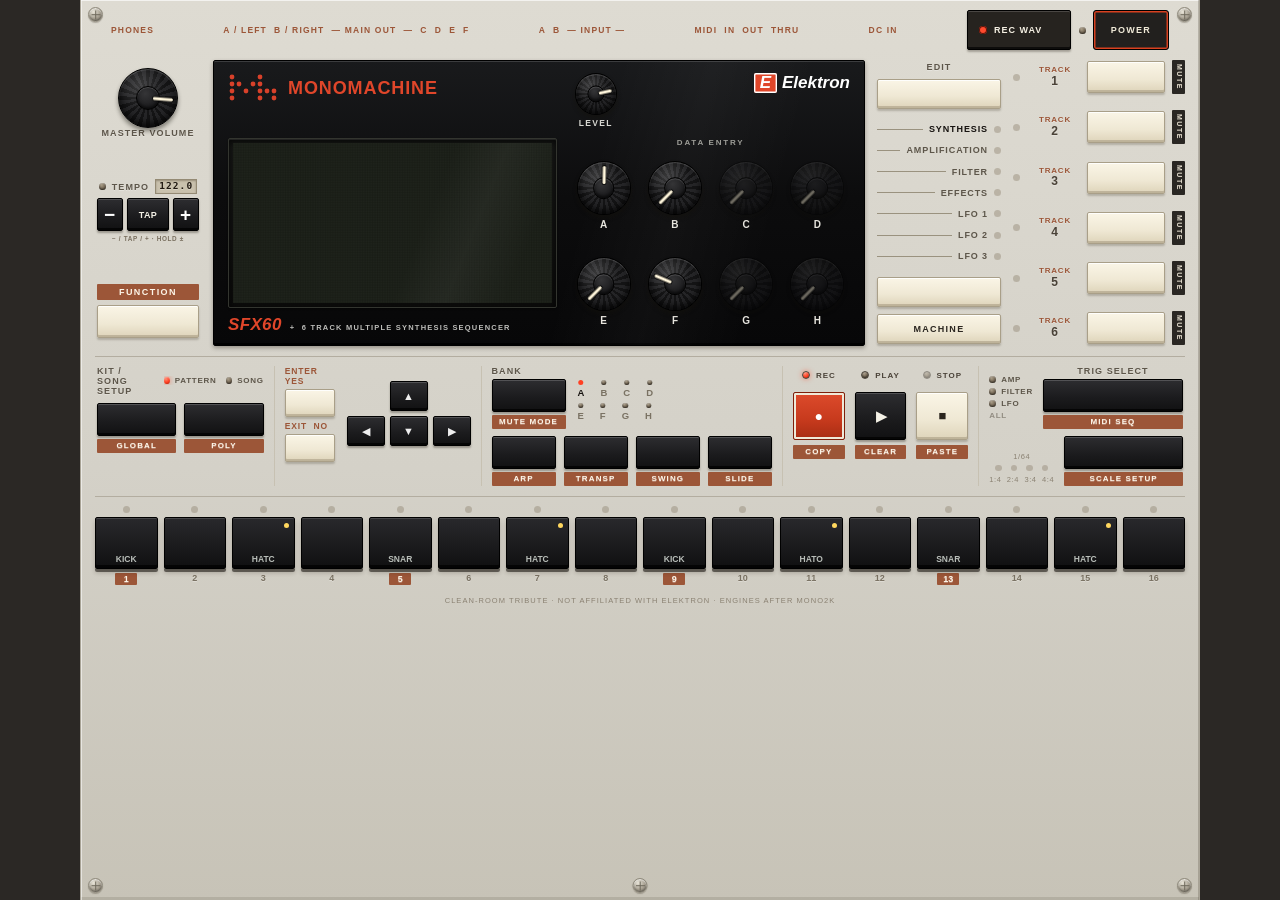
==== commit 4f78e536: "beta 3" ====
--- a/index.html
+++ b/index.html
@@ -1,5 +1,5 @@
 <!DOCTYPE html>
-<html lang="ru" data-mono-build="5.3.2">
+<html lang="ru" data-mono-build="5.4.0">
 <head>
 <meta charset="UTF-8">
 <meta name="viewport" content="width=device-width, initial-scale=1, maximum-scale=1, user-scalable=no, viewport-fit=cover">
@@ -17,8 +17,22 @@
    classifies the device, captures script failures and can retry a missing
    external module. The full app sets __monoBoot.ok when the panel is live. */
 (function(){
-  var boot={t0:Date.now(),ok:false,stage:'guard',errors:[],failed:{},loadedFrom:{},retried:false,build:'5.3.2'};
+  var boot={t0:Date.now(),ok:false,stage:'guard',errors:[],failed:{},loadedFrom:{},retried:false,build:'5.4.0'};
   window.__monoBoot=boot;
+  var bootLang='ru';
+  try{ var savedLang=window.localStorage&&localStorage.getItem('monomachine_lang'); if(savedLang==='en'||savedLang==='ru') bootLang=savedLang; else if(/^en\b/i.test(navigator.language||'')) bootLang='en'; }catch(e){}
+  boot.lang=bootLang; document.documentElement.lang=bootLang;
+  var BT={
+    ru:{no:'НЕТ',title:'MONOMACHINE OS НЕ ЗАПУСТИЛАСЬ',text:'Панель уже показана статично, но движок не ожил. Если страница открыта из «Файлы», Telegram/предпросмотра или старой иконки на экране Домой — откройте опубликованную ссылку именно в Safari. В Quick Look JavaScript и Web Audio могут быть отключены.',diag:'Диагностика появится, если JavaScript доступен. Если вы видите этот текст без данных — включите JavaScript в Safari.',reload:'ПЕРЕЗАГРУЗИТЬ',cache:'СБРОСИТЬ КЭШ PWA',close:'Закрыть диагностику',hint:'\nподсказка: хостинг не отдал JS-модули. Проверьте папку js рядом с index.html либо замените index.html однофайловой сборкой из github-onefile.',noErrors:'\nошибок скриптов не видно: возможно, файл открыт в предпросмотре без JavaScript/Web Audio.',factory:'Сбросить локальные сохранения Monomachine на этом устройстве и перезагрузить? Паттерны/киты из localStorage будут удалены.'},
+    en:{no:'NO',title:'MONOMACHINE OS DID NOT START',text:'The panel is shown statically, but the engine did not come alive. If this page was opened from Files, Telegram/preview, or an old Home Screen icon, open the published link in Safari instead. JavaScript and Web Audio may be disabled in Quick Look.',diag:'Diagnostics will appear if JavaScript is available. If you see this text without data, enable JavaScript in Safari.',reload:'RELOAD',cache:'RESET PWA CACHE',close:'Close diagnostics',hint:'\nhint: the host did not serve the JS modules. Check that the js folder sits next to index.html, or replace index.html with the one-file build from github-onefile.',noErrors:'\nno script errors are visible: the file may be open in a preview without JavaScript/Web Audio.',factory:'Reset local Monomachine saves on this device and reload? Patterns/kits in localStorage will be deleted.'}
+  };
+  function bt(k){ return (BT[bootLang]&&BT[bootLang][k])||BT.ru[k]||k; }
+  function applyBootLang(){
+    var set=function(id,key){ var e=document.getElementById(id); if(e) e.textContent=bt(key); };
+    set('bootGuardTitle','title'); set('bootGuardText','text'); set('bootReload','reload'); set('bootCache','cache');
+    var d=document.getElementById('bootDiag'); if(d&&!d._monoFilled) d.textContent=bt('diag');
+    var x=document.getElementById('bootClose'); if(x) x.setAttribute('aria-label',bt('close'));
+  }
   function clean(v){ return String(v==null?'':v).replace(/\s+/g,' ').slice(0,260); }
   window.__monoBootError=function(where,e){
     var msg=clean(where)+': '+clean(e&&(e.stack||e.message||e));
@@ -113,17 +127,19 @@
     })();
   };
   function moduleState(){
-    return 'state='+(typeof S!=='undefined'?'OK':'НЕТ')+' · sysex='+(typeof sxParseFile==='function'?'OK':'НЕТ')+' · audio='+(typeof AE!=='undefined'?'OK':'НЕТ')+' · ui='+(typeof buildStatic==='function'?'OK':'НЕТ');
+    return 'state='+(typeof S!=='undefined'?'OK':bt('no'))+' · sysex='+(typeof sxParseFile==='function'?'OK':bt('no'))+' · audio='+(typeof AE!=='undefined'?'OK':bt('no'))+' · ui='+(typeof buildStatic==='function'?'OK':bt('no'));
   }
   window.__monoShowBootGuard=function(){
     var box=document.getElementById('bootGuard'); if(!box||boot.ok) return;
+    applyBootLang();
     var diag=document.getElementById('bootDiag');
     var lcd=document.getElementById('lcdFallbackText'); if(lcd) lcd.textContent='OS NOT LOADED';
     if(diag){
       var joined=boot.errors.join('\n');
       var hint='';
-      if(!hasModule('state')&&/state\.js/.test(joined)) hint='\nподсказка: хостинг не отдал JS-модули. Проверьте папку js рядом с index.html либо замените index.html однофайловой сборкой из github-onefile.';
-      diag.textContent='build: V'+boot.build+'\n'+(boot.device||'')+'\n'+moduleState()+'\nstage: '+boot.stage+(boot.errors.length?'\n'+boot.errors.slice(0,4).join('\n'):'\nошибок скриптов не видно: возможно, файл открыт в предпросмотре без JavaScript/Web Audio.')+hint;
+      if(!hasModule('state')&&/state\.js/.test(joined)) hint=bt('hint');
+      diag._monoFilled=true;
+      diag.textContent='build: V'+boot.build+'\n'+(boot.device||'')+'\n'+moduleState()+'\nstage: '+boot.stage+(boot.errors.length?'\n'+boot.errors.slice(0,4).join('\n'):bt('noErrors'))+hint;
     }
     box.hidden=false; box.removeAttribute('hidden'); box.classList.add('show');
   };
@@ -151,7 +167,7 @@
     if(jobs.length&&window.Promise) Promise.all(jobs).then(go,go); else go();
   };
   window.__monoFactoryBoot=function(){
-    if(!window.confirm('Сбросить локальные сохранения Monomachine на этом устройстве и перезагрузить? Паттерны/киты из localStorage будут удалены.')) return;
+    if(!window.confirm(bt('factory'))) return;
     try{ localStorage.removeItem('monomachine_web_v1'); }catch(e){}
     window.__monoResetCache();
   };
@@ -161,7 +177,7 @@
     if(c) c.onclick=window.__monoResetCache;
     if(f) f.onclick=window.__monoFactoryBoot;
     if(x) x.onclick=function(){ var b=document.getElementById('bootGuard'); if(b)b.hidden=true; };
-    deviceClass();
+    applyBootLang(); deviceClass();
   }
   deviceClass();
   window.addEventListener('resize',deviceClass);
@@ -1173,6 +1189,77 @@
   .navArrows{width:100%;grid-template-columns:repeat(3,minmax(0,1fr))}
 }
 
+/* v5.4: sheets must live inside every iPhone safe area (including the side
+   notch in landscape), GLOBAL text must stay readable, and the top POWER /
+   REC WAV controls must have real touch targets with visible busy states. */
+:root{
+  --safe-t:env(safe-area-inset-top,0px);
+  --safe-r:env(safe-area-inset-right,0px);
+  --safe-b:env(safe-area-inset-bottom,0px);
+  --safe-l:env(safe-area-inset-left,0px);
+}
+#sheet{
+  left:calc(8px + var(--safe-l));
+  right:calc(8px + var(--safe-r));
+  bottom:calc(8px + var(--safe-b));
+  transform:none;
+  width:auto;
+  max-width:820px;
+  margin:0 auto;
+  max-height:calc(var(--appH,100vh) - var(--safe-t) - var(--safe-b) - 18px);
+  padding:0 16px calc(18px + var(--safe-b));
+  border-radius:14px;
+  font-size:14px;
+  line-height:1.45;
+  overscroll-behavior:contain;
+  -webkit-overflow-scrolling:touch;
+}
+#sheetHead{
+  top:0;
+  z-index:6;
+  margin:0 -16px 10px;
+  padding:14px 16px 11px;
+  background:linear-gradient(180deg,#e9e6dd,#ddd8cb);
+  border-bottom:1px solid #aaa18d;
+  box-shadow:0 2px 5px rgba(50,42,28,.12);
+}
+#sheetTitle{font-size:15px;line-height:1.25;overflow-wrap:anywhere}
+#sheetClose{min-height:44px;padding:9px 13px;font-size:12px;flex:0 0 auto;touch-action:none}
+.sgroup{font-size:11.5px;margin:16px 0 7px}
+.sbtn{min-height:44px;padding:9px 11px;font-size:12.5px;line-height:1.2}
+.sbtn.small{min-height:40px;padding:8px 9px}
+.scell{min-height:42px;padding:10px 5px;font-size:12.5px;line-height:1.2}
+.scell.small{min-height:38px;padding:8px 3px;font-size:11.5px}
+.snote{font-size:13px;line-height:1.55;padding:10px 12px}
+.slab{font-size:12.5px}
+.syxout{font-size:11.5px;line-height:1.55}
+.help{font-size:13.5px;line-height:1.6}
+.help h3{font-size:13px;margin:16px 0 5px}
+.help ul{margin:6px 0 10px;padding-left:20px}
+.help li{margin:5px 0}
+.langGrid{grid-template-columns:repeat(2,minmax(0,1fr))}
+.langBtn{min-height:48px;font-size:14px;font-weight:800}
+#topStrip .wavRecBtn,#topStrip .powerBtn{min-height:40px;touch-action:none}
+#topStrip .powerBtn{min-width:76px}
+#topStrip .wavRecBtn{min-width:104px}
+.wavRecBtn.busy,.powerBtn.busy{animation:monoBusy .75s ease-in-out infinite alternate}
+@keyframes monoBusy{from{filter:brightness(.82)}to{filter:brightness(1.18)}}
+button:focus-visible{outline:2px solid #ffb02e;outline-offset:2px}
+#bootGuard{width:min(700px,calc(100vw - 20px - var(--safe-l) - var(--safe-r)));bottom:calc(10px + var(--safe-b));font-size:13.5px}
+#toast{max-width:calc(100vw - 20px - var(--safe-l) - var(--safe-r))}
+@media (orientation:landscape) and (max-height:560px){
+  #unit{grid-template-rows:42px auto auto minmax(0,1fr)}
+  #topStrip{flex-basis:42px;min-height:42px}
+  #sheet{max-width:860px}
+  #sheetHead{padding-top:10px;padding-bottom:8px}
+}
+@media (orientation:landscape) and (max-height:380px){
+  #unit{grid-template-rows:38px auto auto minmax(0,1fr)}
+  #topStrip{flex-basis:38px;min-height:38px}
+  #topStrip .wavRecBtn,#topStrip .powerBtn{min-height:36px}
+  .sbtn{min-height:40px}.scell{min-height:38px}#sheetClose{min-height:40px}
+}
+
 </style>
 </head>
 <body>
@@ -1187,7 +1274,7 @@
     <span class="hideS">MIDI&nbsp; IN&nbsp;&nbsp;OUT&nbsp;&nbsp;THRU</span>
     <span class="hideS">DC IN</span>
     <span class="topActions">
-      <button id="wavRecBtn" class="wavRecBtn" type="button" aria-pressed="false" title="Записать мастер в WAV"><span class="recDot" aria-hidden="true"></span><span id="wavRecLabel">REC WAV</span><span id="wavRecTime"></span></button>
+      <button id="wavRecBtn" class="wavRecBtn" type="button" aria-pressed="false" title="Записать мастер в WAV" data-i18n-title="recordMasterWav"><span class="recDot" aria-hidden="true"></span><span id="wavRecLabel">REC WAV</span><span id="wavRecTime"></span></button>
       <span class="powerWrap"><i class="led" id="standbyLed"></i><button id="startBtn" class="powerBtn" type="button">POWER</button></span>
     </span>
   </div>
@@ -1232,7 +1319,7 @@
       </div>
       <div id="bpBody">
         <div id="lcdCol">
-          <div id="lcdBezel"><div class="lcdPx"><canvas id="lcdCanvas" width="128" height="64"></canvas><i class="pxgrid"></i><span class="lcdFallback" aria-hidden="true"><b>MONOMACHINE</b><small id="lcdFallbackText">WEB OS V5.3.2 · LOADING…</small></span></div></div>
+          <div id="lcdBezel"><div class="lcdPx"><canvas id="lcdCanvas" width="128" height="64"></canvas><i class="pxgrid"></i><span class="lcdFallback" aria-hidden="true"><b>MONOMACHINE</b><small id="lcdFallbackText">WEB OS V5.4.0 · LOADING…</small></span></div></div>
           <div class="sfxLab"><span class="sfx">SFX60</span><span class="wlab small">+&nbsp; 6 TRACK MULTIPLE SYNTHESIS SEQUENCER</span></div>
         </div>
         <div id="knobsCol">
@@ -1379,12 +1466,12 @@
 <div id="toast"></div>
 
 <div id="bootGuard" role="alert" hidden>
-  <div class="bootGuardHead"><b>MONOMACHINE OS НЕ ЗАПУСТИЛАСЬ</b><button id="bootClose" type="button" aria-label="Закрыть диагностику">×</button></div>
-  <p>Панель уже показана статично, но движок не ожил. Если страница открыта из «Файлы», Telegram/предпросмотра или старой иконки на экране Домой — откройте опубликованную ссылку именно в Safari. В Quick Look JavaScript и Web Audio могут быть отключены.</p>
+  <div class="bootGuardHead"><b id="bootGuardTitle" data-i18n="bootTitle">MONOMACHINE OS НЕ ЗАПУСТИЛАСЬ</b><button id="bootClose" type="button" aria-label="Закрыть диагностику" data-i18n-aria="close">×</button></div>
+  <p id="bootGuardText" data-i18n="bootText">Панель уже показана статично, но движок не ожил. Если страница открыта из «Файлы», Telegram/предпросмотра или старой иконки на экране Домой — откройте опубликованную ссылку именно в Safari. В Quick Look JavaScript и Web Audio могут быть отключены.</p>
   <pre id="bootDiag">Диагностика появится, если JavaScript доступен. Если вы видите этот текст без данных — включите JavaScript в Safari.</pre>
   <div class="bootGuardBtns">
-    <button id="bootReload" type="button">ПЕРЕЗАГРУЗИТЬ</button>
-    <button id="bootCache" type="button">СБРОСИТЬ КЭШ PWA</button>
+    <button id="bootReload" type="button" data-i18n="bootReload">ПЕРЕЗАГРУЗИТЬ</button>
+    <button id="bootCache" type="button" data-i18n="bootCache">СБРОСИТЬ КЭШ PWA</button>
     <button id="bootFactory" type="button">FACTORY BOOT…</button>
   </div>
 </div>
@@ -1444,7 +1531,7 @@
  {id:'REVERB',g:'FX',    name:'FX-REVERB', sx:0x0D, fx:true, syn:[P('DEC',80),P('DAMP',60),P('GATE',0),P('MIX',70),P('HP',20),P('LP',100),null,P('INP',0,'enum',INP_LIST)]},
  {id:'CHORUS',g:'FX',    name:'FX-CHORUS', sx:0x0F, fx:true, syn:[P('DEL',40),P('DEP',60),P('SPD',30),P('MIX',64),P('FB',64,'bip'),P('WID',90),P('LP',110),P('INP',0,'enum',INP_LIST)]},
  {id:'DYNAMIX',g:'FX',   name:'FX-DYNAMIX',sx:0x10, fx:true, syn:[P('ATK',30),P('REL',60),P('THRS',60),P('MIX',127),P('RAT',60),P('GAIN',64),P('RMS',64),P('INP',0,'enum',INP_LIST)]},
- {id:'RINGMOD',g:'FX',   name:'FX-RINGMOD',sx:0x11, fx:true, syn:[P('WAVE',0,'enum',['SIN','TRI','SAW','SQR']),P('EXT',0,'onoff'),null,P('MIX',100),null,null,null,P('INP',0,'enum',INP_LIST)]},
+ {id:'RINGMOD',g:'FX',   name:'FX-RINGMOD',sx:0x11, fx:true, syn:[P('WAVE',0,'enum',['SIN','TRI','SAW','SQR']),P('EXT',100),null,P('MIX',100),null,null,null,P('INP',0,'enum',INP_LIST)]},
  {id:'PHASER',g:'FX',    name:'FX-PHASER', sx:0x12, fx:true, syn:[P('CNTR',64),P('DEP',80),P('SPD',30),P('MIX',70),P('FB',40),P('WID',80),null,P('INP',0,'enum',INP_LIST)]},
  {id:'FLANGER',g:'FX',   name:'FX-FLANGER',sx:0x13, fx:true, syn:[P('DEL',30),P('DEP',70),P('SPD',25),P('MIX',70),P('FB',70),P('WID',80),null,P('INP',0,'enum',INP_LIST)]},
 ];
@@ -1689,6 +1776,86 @@
     seq(t6,'x...............................',[60],{len:32});
     p.kit='AMB KIT'; add(7,p);
   }
+  { // A09 ELASTIC — SOPHIE-inspired elastic FM, squeaks and ring-modulated waves
+    const p=mkPattern('ELASTIC'); p.bpm=132; p.swing=52;
+    const [t1,t2,t3,t4,t5,t6]=p.tracks;
+    t1.machine='FMDYN'; t1.params=defaultParams('FMDYN');
+    setP(t1,'SYN','1FRQ',18); setP(t1,'SYN','1FEN',0); setP(t1,'SYN','1VOL',124); setP(t1,'SYN','1VEN',118); setP(t1,'SYN','2FRQ',96); setP(t1,'SYN','2ENV',92); setP(t1,'SYN','2FB',64);
+    setP(t1,'AMP','DEC',58); setP(t1,'AMP','DIST',86); setP(t1,'FILT','LPQ',46);
+    seq(t1,'x.....x...x.....x.....x...x.....x.....x...x.....x.....x...x.....',['C1','C1','G1','C1','Eb1','C1','F1','C1'],{len:3,lockAll:i=>({'SYN.1':(i%16<8?0:127),'SYN.6':30+((i*13)%80)})});
+    t2.machine='BBOX'; t2.params=defaultParams('BBOX'); setP(t2,'SYN','PTCH',82); setP(t2,'EFX','SRR',18);
+    seq(t2,'x...x...x...x...x...x...x...x...x...x...x...x...x...x...x...x...',[DR('KICK')],{len:1});
+    seq(t2,'....x.......x.......x.......x.......x.......x.......x.......x...',[DR('CLAP')],{len:1});
+    seq(t2,'..x...x...x...x...x...x...x...x...x...x...x...x...x...x...x...x.',[DR('METAL'),DR('ZAP'),DR('HATC'),DR('COWB')],{len:1});
+    t3.machine='NOIS'; t3.params=defaultParams('NOIS'); setP(t3,'SYN','ST',112); setP(t3,'SYN','STON',127); setP(t3,'AMP','DEC',28); setP(t3,'AMP','VOL',72); setP(t3,'FILT','LPQ',92);
+    seq(t3,'......x.......x...x.........x.......x...x.........x.......x.....',[84,91,96,79],{len:1,lockAll:i=>({'FILT.0':20+((i*19)%80),'FILT.1':34+((i*7)%50),'SYN.1':(i*11)%90})});
+    t4.machine='VO6'; t4.params=defaultParams('VO6'); setP(t4,'AMP','DEC',72); setP(t4,'AMP','VOL',78); setP(t4,'EFX','SRR',12);
+    seq(t4,'x.......x.......x.......x.......x.......x.......x.......x.......',['C4','Eb4','G4','Bb4','G4','Eb4','F4','C4'],{len:4,lockAll:i=>({'SYN.0':35+((i*17)%90),'SYN.1':110-((i*17)%90),'SYN.4':(i*29)%128})});
+    t5.machine='DWAVE'; t5.params=defaultParams('DWAVE'); t5.out='NEIB'; setP(t5,'SYN','WPM',54); setP(t5,'AMP','DEC',96); setP(t5,'AMP','VOL',86);
+    seq(t5,'x...x.......x...x...x.......x...x...x.......x...x...x.......x...',['C3','Eb3','G3','C4','Bb3','G3'],{len:3,lockAll:i=>({'SYN.0':(i*9)%128,'SYN.1':(i*23)%128})});
+    t6.machine='RINGMOD'; t6.params=defaultParams('RINGMOD'); setP(t6,'SYN','EXT',118); setP(t6,'SYN','MIX',104); setP(t6,'AMP','DEC',127); setP(t6,'AMP','HOLD',127); setP(t6,'AMP','VOL',92);
+    seq(t6,'x...............x...............x...............x...............',['C3','G3','Eb4','Bb3'],{len:16});
+    p.kit='ELAST KIT'; add(8,p);
+  }
+  { // A10 PLASTIC — bit-reduced doubledraw plucks, glassy FM and glossy chorus
+    const p=mkPattern('PLASTIC'); p.bpm=124; p.swing=56;
+    const [t1,t2,t3,t4,t5,t6]=p.tracks;
+    t1.machine='DDRW'; t1.params=defaultParams('DDRW'); setP(t1,'SYN','BR1',54); setP(t1,'SYN','BR2',38); setP(t1,'SYN','WID',88); setP(t1,'AMP','DEC',44); setP(t1,'FILT','LPQ',58);
+    seq(t1,'x..x..x....x..x.x..x..x....x..x.x..x..x....x..x.x..x..x....x..x.',['F3','Ab3','C4','Eb4','C4','Ab3'],{len:2,lockAll:i=>({'SYN.1':(i*21)%128,'SYN.4':20+((i*11)%80),'SYN.6':10+((i*17)%70)})});
+    t2.machine='FMPAR'; t2.params=defaultParams('FMPAR'); setP(t2,'SYN','1FRQ',84); setP(t2,'SYN','1ENV',96); setP(t2,'SYN','2FRQ',112); setP(t2,'SYN','2ENV',62); setP(t2,'SYN','3FRQ',124); setP(t2,'SYN','3ENV',38); setP(t2,'SYN','TONE',124); setP(t2,'AMP','DEC',88); setP(t2,'AMP','VOL',70);
+    seq(t2,'........x...........x...........x...........x...........x.......',['F5','Eb5','C5','Ab4','Bb4'],{len:6});
+    t3.machine='SID'; t3.params=defaultParams('SID'); setP(t3,'SYN','WAVE',64); setP(t3,'SYN','MOD',90); setP(t3,'SYN','PWAD',104); setP(t3,'AMP','DEC',38); setP(t3,'AMP','VOL',64); setP(t3,'EFX','SRR',28);
+    seq(t3,'..x.......x...x.......x.......x...x.......x...x.......x.......x..',['F4','Ab4','C5','F5'],{len:2,lockAll:i=>({'SYN.0':(i*13)%128,'SYN.6':(i*31)%128})});
+    t4.machine='BBOX'; t4.params=defaultParams('BBOX'); setP(t4,'SYN','PTCH',92);
+    seq(t4,'x......x..x.....x......x..x.....x......x..x.....x......x...x....',[DR('KICK2')],{len:1});
+    seq(t4,'....x.......x.......x.......x.......x.......x.......x.......x...',[DR('RIM')],{len:1});
+    seq(t4,'x.x.x.x.x.x.x.x.x.x.x.x.x.x.x.x.x.x.x.x.x.x.x.x.x.x.x.x.x.x.x.x.',[DR('CLICK'),DR('STICK'),DR('BLIP')],{len:1});
+    t5.machine='SIN'; t5.params=defaultParams('SIN'); t5.out='NEIB'; setP(t5,'AMP','DEC',118); setP(t5,'AMP','DIST',76);
+    seq(t5,'x...............x...............x...............x...............',['F1','Db1','Ab1','Eb1'],{len:12});
+    t6.machine='CHORUS'; t6.params=defaultParams('CHORUS'); setP(t6,'SYN','DEP',96); setP(t6,'SYN','SPD',72); setP(t6,'SYN','MIX',78); setP(t6,'SYN','WID',122); setP(t6,'AMP','DEC',127); setP(t6,'AMP','HOLD',127); setP(t6,'AMP','VOL',84);
+    seq(t6,'x...............................................................',[60],{len:64});
+    p.kit='PLAST KIT'; add(9,p);
+  }
+  { // A11 Latex — rubbery VO-6 formants, tuned stereo noise and soft FM
+    const p=mkPattern('Latex'); p.bpm=108; p.swing=60;
+    const [t1,t2,t3,t4,t5,t6]=p.tracks;
+    t1.machine='VO6'; t1.params=defaultParams('VO6'); setP(t1,'AMP','DEC',112); setP(t1,'AMP','VOL',88); setP(t1,'SYN','V-SW',127);
+    seq(t1,'x.......x.......x.......x.......x.......x.......x.......x.......',['D3','F3','A3','C4','A3','F3','G3','D3'],{len:7,lockAll:i=>({'SYN.0':(i*19)%128,'SYN.1':127-((i*19)%128),'SYN.4':(i*37)%128,'SYN.5':28+((i*9)%60)})});
+    t2.machine='FMSTAT'; t2.params=defaultParams('FMSTAT'); setP(t2,'SYN','1FRQ',26); setP(t2,'SYN','1ENV',112); setP(t2,'SYN','1FB',58); setP(t2,'SYN','TONE',82); setP(t2,'AMP','DEC',76); setP(t2,'AMP','DIST',80);
+    seq(t2,'x......x....x...x......x....x...x......x....x...x......x....x...',['D1','D1','F1','A1','G1','D1'],{len:5,lockAll:i=>({'SYN.2':50+((i*17)%72),'SYN.3':20+((i*13)%80)})});
+    t3.machine='NOIS'; t3.params=defaultParams('NOIS'); setP(t3,'SYN','ST',127); setP(t3,'SYN','RED',52); setP(t3,'SYN','STON',127); setP(t3,'AMP','DEC',34); setP(t3,'AMP','VOL',58); setP(t3,'FILT','LPQ',76);
+    seq(t3,'..x...x...x...x...x...x...x...x...x...x...x...x...x...x...x...x.',[74,79,86,91],{len:1,lockAll:i=>({'SYN.0':70+((i*5)%57),'SYN.1':(i*23)%110,'FILT.0':(i*7)%80})});
+    t4.machine='ENS'; t4.params=defaultParams('ENS'); setP(t4,'AMP','ATK',28); setP(t4,'AMP','DEC',127); setP(t4,'AMP','VOL',52); setP(t4,'SYN','CHRW',122);
+    seq(t4,'x...............x...............x...............x...............',['D3','Bb2','F3','A2'],{len:15});
+    setLocks(t4.steps[0],{'SYN.0':85,'SYN.1':101}); setLocks(t4.steps[16],{'SYN.0':80,'SYN.1':101}); setLocks(t4.steps[32],{'SYN.0':85,'SYN.1':101}); setLocks(t4.steps[48],{'SYN.0':80,'SYN.1':101});
+    t5.machine='BBOX'; t5.params=defaultParams('BBOX'); t5.out='NEIB'; setP(t5,'SYN','PTCH',76);
+    seq(t5,'x.....x...x.....x.....x...x.....x.....x...x.....x.....x...x.....',[DR('KICK')],{len:1});
+    seq(t5,'....x.......x.......x.......x.......x.......x.......x.......x...',[DR('CLAP')],{len:1});
+    seq(t5,'..x...x...x...x...x...x...x...x...x...x...x...x...x...x...x...x.',[DR('SHAKE'),DR('HATC')],{len:1});
+    t6.machine='REVERB'; t6.params=defaultParams('REVERB'); setP(t6,'SYN','DEC',92); setP(t6,'SYN','MIX',58); setP(t6,'AMP','DEC',127); setP(t6,'AMP','HOLD',127); setP(t6,'AMP','VOL',78);
+    seq(t6,'x...............................................................',[60],{len:64});
+    p.kit='Latex KIT'; add(10,p);
+  }
+  { // A12 GLASSLAB — fast glass FM, scanned waves and flanged metal
+    const p=mkPattern('GLASSLAB'); p.bpm=140; p.swing=50;
+    const [t1,t2,t3,t4,t5,t6]=p.tracks;
+    t1.machine='FMPAR'; t1.params=defaultParams('FMPAR'); setP(t1,'SYN','1FRQ',96); setP(t1,'SYN','1ENV',108); setP(t1,'SYN','2FRQ',118); setP(t1,'SYN','2ENV',74); setP(t1,'SYN','3FRQ',126); setP(t1,'SYN','3ENV',44); setP(t1,'SYN','TONE',127); setP(t1,'AMP','DEC',66); setP(t1,'AMP','VOL',76);
+    seq(t1,'x.x...x...x.x...x.x...x...x.x...x.x...x...x.x...x.x...x...x.x...',['E5','G5','B5','D6','B5','G5'],{len:3,lockAll:i=>({'SYN.1':60+((i*11)%64),'SYN.3':30+((i*17)%80)})});
+    t2.machine='DWAVE'; t2.params=defaultParams('DWAVE'); setP(t2,'SYN','WPM',88); setP(t2,'AMP','DEC',54); setP(t2,'AMP','VOL',72); setP(t2,'EFX','SRR',22);
+    seq(t2,'..x...x...x...x...x...x...x...x...x...x...x...x...x...x...x...x.',['E4','G4','B4','D5'],{len:2,lockAll:i=>({'SYN.0':(i*8)%128,'SYN.1':(i*17)%128})});
+    t3.machine='DENS'; t3.params=defaultParams('DENS'); setP(t3,'AMP','ATK',12); setP(t3,'AMP','DEC',124); setP(t3,'AMP','VOL',54); setP(t3,'SYN','CHRW',124);
+    seq(t3,'x...............x...............x...............x...............',['E3','C3','G3','D3'],{len:15});
+    setLocks(t3.steps[0],{'SYN.0':80,'SYN.1':101,'SYN.2':117}); setLocks(t3.steps[16],{'SYN.0':85,'SYN.1':101}); setLocks(t3.steps[32],{'SYN.0':85,'SYN.1':101}); setLocks(t3.steps[48],{'SYN.0':85,'SYN.1':101});
+    t4.machine='BBOX'; t4.params=defaultParams('BBOX'); setP(t4,'SYN','PTCH',104); setP(t4,'EFX','SRR',30);
+    seq(t4,'x...x...x...x...x...x...x...x...x...x...x...x...x...x...x...x...',[DR('KICK')],{len:1});
+    seq(t4,'....x.......x.......x.......x.......x.......x.......x.......x...',[DR('SNAR2')],{len:1});
+    seq(t4,'x.x.x.x.x.x.x.x.x.x.x.x.x.x.x.x.x.x.x.x.x.x.x.x.x.x.x.x.x.x.x.x.',[DR('METAL'),DR('ZAP'),DR('BLIP'),DR('HATC')],{len:1});
+    t5.machine='FMDYN'; t5.params=defaultParams('FMDYN'); t5.out='NEIB'; setP(t5,'SYN','1FEN',127); setP(t5,'SYN','1VOL',118); setP(t5,'SYN','1VEN',104); setP(t5,'SYN','2FB',72); setP(t5,'AMP','DEC',70);
+    seq(t5,'x.......x.......x.......x.......x.......x.......x.......x.......',['E1','E1','G1','B1','E1','D1','C1','B0'],{len:5,lockAll:i=>({'SYN.1':(i%2?0:127),'SYN.6':30+((i*19)%84)})});
+    t6.machine='FLANGER'; t6.params=defaultParams('FLANGER'); setP(t6,'SYN','DEP',112); setP(t6,'SYN','SPD',86); setP(t6,'SYN','MIX',96); setP(t6,'SYN','FB',104); setP(t6,'SYN','WID',124); setP(t6,'AMP','DEC',127); setP(t6,'AMP','HOLD',127); setP(t6,'AMP','VOL',86);
+    seq(t6,'x...............................................................',[60],{len:64});
+    p.kit='GLASS KIT'; add(11,p);
+  }
   return P128;
 }
 function factoryKits(){
@@ -1716,7 +1883,7 @@
   octave:4, gridRec:true, liveRec:false, playing:false, playStep:-1,
   lockStep:-1,            // step being p-lock edited (latched), -1 none
   selStep:0,
-  masterVol:0.85, poly:false, midiOut:false, followPage:true,
+  masterVol:0.85, poly:false, midiOut:false, followPage:true, lang:'ru',
   song:[], songMode:false, songPos:0, songCount:0,
   userWaves:new Array(64).fill(null), // {data:Float32Array(256), name} for DDRW/DENS slots 33-64 etc
   userSamples:{},         // BBOX idx -> AudioBuffer (not persisted raw; persisted as wav dataURL small)
@@ -1744,7 +1911,8 @@
       const blank=p.name==='INIT'&&p.tracks.every(t=>t.steps.every(s=>!s.on)); if(blank) continue; // don't waste quota on untouched slots
       pats[k]=p; }
     const waves=S.userWaves.map(w=>w?{name:w.name,data:Array.from(w.data)}:null);
-    localStorage.setItem(LS_KEY, JSON.stringify({patterns:pats,kits:S.kits,userWaves:waves,curPat:S.curPat,masterVol:S.masterVol,song:S.song}));
+    localStorage.setItem(LS_KEY, JSON.stringify({patterns:pats,kits:S.kits,userWaves:waves,curPat:S.curPat,masterVol:S.masterVol,song:S.song,lang:S.lang}));
+    try{ localStorage.setItem('monomachine_lang',S.lang==='en'?'en':'ru'); }catch(e2){}
   }catch(e){/* quota */}
 }
 function _finiteNum(v,fallback){ const n=+v; return isFinite(n)?n:fallback; }
@@ -1825,6 +1993,7 @@
   return base;
 }
 function loadSaved(){
+  try{ const savedLang=localStorage.getItem('monomachine_lang'); if(savedLang==='en'||savedLang==='ru') S.lang=savedLang; else if(typeof navigator!=='undefined'&&navigator.language&&/^en\b/i.test(navigator.language)) S.lang='en'; }catch(e){}
   S._factory=factoryPatterns();
   S.kits=factoryKits();
   S.patterns={};
@@ -1851,6 +2020,8 @@
     }
     if(typeof d.curPat==='number') S.curPat=clamp(Math.round(_finiteNum(d.curPat,0)),0,127);
     if(typeof d.masterVol==='number') S.masterVol=clamp(_finiteNum(d.masterVol,0.85),0,1);
+    if(d.lang==='en'||d.lang==='ru') S.lang=d.lang;
+    try{ const savedLang=localStorage.getItem('monomachine_lang'); if(savedLang==='en'||savedLang==='ru') S.lang=savedLang; }catch(e2){}
     if(Array.isArray(d.song)) S.song=d.song.slice(0,256).map(r=>({pat:clamp(Math.round(_finiteNum(r&&r.pat,0)),0,127),rep:clamp(Math.round(_finiteNum(r&&r.rep,1)),1,64)}));
   }catch(e){
     // Corrupt storage is recoverable: factory content is already installed above.
@@ -2555,7 +2726,7 @@
 }
 async function initAudioOnce(){
   const AC=window.AudioContext||window.webkitAudioContext;
-  if(!AC) throw new Error('Web Audio недоступен в этом браузере');
+  if(!AC) throw new Error('Web Audio is not available in this browser');
   let ctx;
   try{ ctx=new AC({latencyHint:'interactive'}); }catch(e){ ctx=new AC(); }
   AE.ctx=ctx;
@@ -2569,6 +2740,9 @@
   const nb=ctx.createBuffer(1,ctx.sampleRate*2,ctx.sampleRate), d=nb.getChannelData(0);
   for(let i=0;i<d.length;i++) d[i]=Math.random()*2-1;
   AE.noiseBuf=nb;
+  const nbR=ctx.createBuffer(1,ctx.sampleRate*2,ctx.sampleRate), dR=nbR.getChannelData(0);
+  for(let i=0;i<dR.length;i++) dR[i]=Math.random()*2-1;
+  AE.noiseBufR=nbR;
   AE.waves32=makeWaves32(ctx); AE.wavesClassic=makeClassicWaves(ctx);
   // SRR worklet (sample & hold). Fallback: quantizer shaper.
   try{
@@ -2677,13 +2851,24 @@
     procIn.connect(fx.comp); fx.comp.connect(fx.makeup); fx.makeup.connect(wet);
   } else if(machineId==='RINGMOD'){
     fx.ring=N(mkGain(0)); fx.carrier=N(mkOsc('sine',220)); fx.carG=N(mkGain(1));
+    fx.extIn=N(mkGain(1)); fx.extPass=N(mkGain(0));
     fx.carrier.connect(fx.carG); fx.carG.connect(fx.ring.gain); fx.carrier.start();
-    procIn.connect(fx.ring); fx.ring.connect(wet);
+    // EXT is the amount of the incoming signal sent into the ring modulator;
+    // the remainder stays unmodulated inside the wet path (MIX then blends dry/wet).
+    procIn.connect(fx.extIn); fx.extIn.connect(fx.ring); fx.ring.connect(wet);
+    procIn.connect(fx.extPass); fx.extPass.connect(wet);
   } else if(machineId==='PHASER'){
-    fx.aps=[]; fx.lfo=N(mkOsc('sine',0.4)); fx.fb=N(mkGain(0.3)); fx.lfo.start();
+    fx.aps=[]; fx.aps2=[]; fx.lfoGs=[]; fx.lfoGs2=[]; fx.lfo=N(mkOsc('sine',0.4)); fx.fb=N(mkGain(0.3)); fx.fb2=N(mkGain(0.3)); fx.lfo.start();
+    fx.panA=ctx.createStereoPanner?N(ctx.createStereoPanner()):N(mkGain(1));
+    fx.panB=ctx.createStereoPanner?N(ctx.createStereoPanner()):N(mkGain(1));
+    fx.gainB=N(mkGain(0));
     let prev=procIn;
-    for(let i=0;i<4;i++){ const ap=N(mkFilter('allpass',600,1.2)); const lg=N(mkGain(400)); fx.lfo.connect(lg); lg.connect(ap.frequency); fx.aps.push(ap); prev.connect(ap); prev=ap; if(i===0)fx.lfoG=lg; else lg.gain.value=400; }
-    prev.connect(wet); prev.connect(fx.fb); fx.fb.connect(fx.aps[0]);
+    for(let i=0;i<4;i++){ const ap=N(mkFilter('allpass',600,1.2)); const lg=N(mkGain(400)); fx.lfo.connect(lg); lg.connect(ap.frequency); fx.aps.push(ap); fx.lfoGs.push(lg); prev.connect(ap); prev=ap; if(i===0)fx.lfoG=lg; }
+    prev.connect(fx.panA); fx.panA.connect(wet); prev.connect(fx.fb); fx.fb.connect(fx.aps[0]);
+    // WID: a second, oppositely swept allpass pair panned to the other side.
+    let prev2=procIn;
+    for(let i=0;i<2;i++){ const ap=N(mkFilter('allpass',600,1.2)); const lg=N(mkGain(-400)); fx.lfo.connect(lg); lg.connect(ap.frequency); fx.aps2.push(ap); fx.lfoGs2.push(lg); prev2.connect(ap); prev2=ap; }
+    prev2.connect(fx.gainB); fx.gainB.connect(fx.panB); fx.panB.connect(wet); prev2.connect(fx.fb2); fx.fb2.connect(fx.aps2[0]);
   }
   ta.fxNodes=fx;
 }
@@ -2722,12 +2907,18 @@
     fx.makeup.gain.setTargetAtTime(Math.pow(10,((v[5]-64)/63*18)/20),t,0.03);
     c.knee.setTargetAtTime(v[6]/127*30,t,0.03);
   }
-  else if(m==='RINGMOD'){ const waves=['sine','triangle','sawtooth','square']; fx.carrier.type=waves[enumIdx(MACH.RINGMOD.syn[0],v[0])]; mix(3); }
-  else if(m==='PHASER'){ const c=FREQ(v[0]+10); fx.aps.forEach(ap=>ap.frequency.setTargetAtTime(c,t,0.05));
-    fx.aps.forEach((ap,i)=>{}); if(fx.lfoG) fx.lfoG.gain.setTargetAtTime((v[1]/127)*c*0.9,t,0.05);
-    fx.all.forEach(n=>{ if(n.gain&&n!==fx.dry&&n!==fx.wet&&n!==fx.fb&&n!==fx.procIn&&n!==fx.lfoG){ try{n.gain.setTargetAtTime((v[1]/127)*c*0.9,t,0.05);}catch(e){} }});
+  else if(m==='RINGMOD'){ const waves=['sine','triangle','sawtooth','square']; fx.carrier.type=waves[enumIdx(MACH.RINGMOD.syn[0],v[0])]; const ext=v[1]/127; if(fx.extIn)fx.extIn.gain.setTargetAtTime(ext,t,0.03); if(fx.extPass)fx.extPass.gain.setTargetAtTime(1-ext,t,0.03); mix(3); }
+  else if(m==='PHASER'){ const c=FREQ(v[0]+10), dep=(v[1]/127)*c*0.9, wid=v[5]/127;
+    fx.aps.forEach(ap=>ap.frequency.setTargetAtTime(c,t,0.05));
+    (fx.aps2||[]).forEach(ap=>ap.frequency.setTargetAtTime(c,t,0.05));
+    (fx.lfoGs||[fx.lfoG]).forEach(g=>{ if(g) g.gain.setTargetAtTime(dep,t,0.05); });
+    (fx.lfoGs2||[]).forEach(g=>g.gain.setTargetAtTime(-dep,t,0.05));
     fx.lfo.frequency.setTargetAtTime(0.03+Math.pow(v[2]/127,1.6)*7,t,0.05); mix(3);
     fx.fb.gain.setTargetAtTime(v[4]/127*0.85,t,0.05);
+    if(fx.fb2) fx.fb2.gain.setTargetAtTime(v[4]/127*0.85,t,0.05);
+    if(fx.panA&&fx.panA.pan) fx.panA.pan.setTargetAtTime(-wid*0.85,t,0.05);
+    if(fx.panB&&fx.panB.pan) fx.panB.pan.setTargetAtTime(wid*0.85,t,0.05);
+    if(fx.gainB) fx.gainB.gain.setTargetAtTime(wid,t,0.05);
   }
   // INP source select
   const inp=enumIdx({e:INP_LIST}, v[7]);
@@ -2818,17 +3009,41 @@
   glide(f,t,sec){ this.oscs.forEach(x=>{ if(x.o.frequency) x.o.frequency.exponentialRampToValueAtTime(Math.max(8,f*x.ratio),t+Math.max(0.005,sec)); if(x.o.playbackRate&&x.rate0) x.o.playbackRate.exponentialRampToValueAtTime(Math.max(0.05,x.rate0*(f/this.baseF)),t+Math.max(0.005,sec)); }); if(this.onGlide)this.onGlide(f,t,sec); this.baseF=f; }
 };}
 function stopVoice(ta,t,hard){ if(ta.voice){ ta.voice.stop(t); ta.voice=null; } }
-function noiseSrc(rate=1,loop=true){ const s=AE.ctx.createBufferSource(); s.buffer=AE.noiseBuf; s.loop=loop; s.playbackRate.value=rate; return s; }
+function noiseSrc(rate=1,loop=true,buffer){ const s=AE.ctx.createBufferSource(); s.buffer=buffer||AE.noiseBuf; s.loop=loop; s.playbackRate.value=rate; return s; }
+function startSweepOsc(osc,restart,t){
+  // PWRS/WPRS: ON restarts the sweep with the note (voice startAll does it);
+  // OFF lets the sweep run freely, so start it immediately instead of at note time.
+  if(restart||!osc||osc._st) return;
+  try{ osc.start(Math.min(nowT(),t||nowT())); osc._st=1; }catch(e){}
+}
 
 /* ---------- machines ---------- */
 const BUILDERS={
  GND(){ return {empty:true}; },
  SIN(v,f,P){ const o=mkOsc('sine',f); regOsc(v,o,1); o.connect(v.out); v.nodes.push(o); },
- NOIS(v,f,P){ const S=P.SYN; const red=S[1]/127; const rate=(0.25+f/220)*(1-red*0.85);
-   const n=noiseSrc(Math.max(0.05,rate)); v.oscs.push({o:n,ratio:1,det:0,rate0:rate});
-   const bp=mkFilter('bandpass',clamp(f*(1+red*3),60,16000),0.6+S[0]/127*4); const g=mkGain(0.9);
-   n.connect(bp); bp.connect(g); g.connect(v.out); v.nodes.push(n);
-   v.syn[1]=val=>{ n.playbackRate.setTargetAtTime(Math.max(0.05,(0.25+v.baseF/220)*(1-val/127*0.85)),nowT(),0.03); };
+ NOIS(v,f,P){ const S=P.SYN; const st={width:S[0],red:S[1],on:S[2]>=64};
+   const rateFor=redRaw=>Math.max(0.05,(0.25+(v.baseF||f)/220)*(1-redRaw/127*0.85));
+   const mkSide=(buffer)=>{
+     const rate=rateFor(st.red), n=noiseSrc(rate,true,buffer);
+     v.oscs.push({o:n,ratio:1,det:0,rate0:rate});
+     const bp=mkFilter('bandpass',clamp(f*(1+st.red/127*3),60,16000),0.8);
+     const g=mkGain(0.62), pan=AE.ctx.createStereoPanner?AE.ctx.createStereoPanner():mkGain(1);
+     n.connect(bp); bp.connect(g); g.connect(pan); if(pan.connect)pan.connect(v.out); v.nodes.push(n);
+     return {n,bp,g,pan};
+   };
+   const L=mkSide(AE.noiseBuf), R=mkSide(AE.noiseBufR||AE.noiseBuf);
+   const applyStereo=()=>{
+     const w=st.on?st.width/127:0, t=nowT();
+     if(L.pan.pan) L.pan.pan.setTargetAtTime(-w,t,0.03);
+     if(R.pan.pan) R.pan.pan.setTargetAtTime(w,t,0.03);
+     L.g.gain.setTargetAtTime(st.on?0.62:0.9,t,0.03);
+     R.g.gain.setTargetAtTime(st.on?0.62:0,t,0.03);
+   };
+   applyStereo();
+   // ST = stereo width, RED = colour, STON = stereo on/off (Appendix A).
+   v.syn[0]=val=>{ st.width=val; applyStereo(); };
+   v.syn[1]=val=>{ st.red=val; const r=rateFor(val), t=nowT(); [L,R].forEach(side=>{ side.n.playbackRate.setTargetAtTime(r,t,0.03); side.bp.frequency.setTargetAtTime(clamp((v.baseF||f)*(1+val/127*3),60,16000),t,0.03); }); };
+   v.syn[2]=val=>{ st.on=val>=64; applyStereo(); };
  },
  SID(v,f,P,ti){ const S=P.SYN, wave=enumIdx(MACH.SID.syn[3],S[3]), mod=enumIdx(MACH.SID.syn[4],S[4]), msrc=enumIdx(MACH.SID.syn[5],S[5]);
    const sh=AE.ctx.createWaveShaper(); setQuant(sh,10); const post=mkGain(0.9); sh.connect(post); post.connect(v.out); v.nodes.push(sh);
@@ -2843,7 +3058,7 @@
    else { const n=noiseSrc(Math.max(0.05,f/160)); v.oscs.push({o:n,ratio:1,det:0,rate0:Math.max(0.05,f/160)}); const bp=mkFilter('bandpass',clamp(f*2,80,15000),0.8); n.connect(bp); bp.connect(carrierIn); v.nodes.push(n); }
    if(p.out&&wave!==2&&wave!==3){ /* unused pulse unit still started cheaply only if connected */ }
    // PW sweep (PWAD): slow triangle LFO on pulse offset, restarted on trig if PWRS
-   if(S[1]>0&&(wave===2||wave===3)){ const lfo=mkOsc('triangle',0.15+S[1]/127*5), lg=mkGain(S[1]/127*0.75); lfo.connect(lg); lg.connect(p.pwParam); v.nodes.push(lfo); }
+   if(S[1]>0&&(wave===2||wave===3)){ const lfo=mkOsc('triangle',0.15+S[1]/127*5), lg=mkGain(S[1]/127*0.75); lfo.connect(lg); lg.connect(p.pwParam); v.nodes.push(lfo); startSweepOsc(lfo,S[2]>=64,arguments[5]); }
    const mf = msrc===1? (AE.tracks[(ti+5)%6].curFreq||f) : f*(0.25+Math.pow(S[6]/127,1.6)*15.75);
    if(mod===1){ const m=mkOsc('sine',mf), mg=mkGain(1); m.connect(mg); mg.connect(ringG.gain); v.nodes.push(m); regOsc(v,m,mf/f); }
    if(mod===2){ const m=mkOsc('sine',mf), mg=mkGain(f*(1+S[6]/127*3)); m.connect(mg); v.oscs.forEach(x=>{if(x.o.frequency)mg.connect(x.o.frequency);}); v.nodes.push(m); }
@@ -2863,7 +3078,7 @@
    if(unil>0.01){ pAll.push(mkp(uniw,0.45*unil)); pAll.push(mkp(-uniw,0.45*unil)); }
    if(S[2]>0){ const o=mkOsc('sine',f/2); regOsc(v,o,0.5); const g=mkGain(0.5*S[2]/127); o.connect(g); g.connect(v.out); v.nodes.push(o); }
    if(S[3]>0){ const o=mkOsc('sine',f/4); regOsc(v,o,0.25); const g=mkGain(0.5*S[3]/127); o.connect(g); g.connect(v.out); v.nodes.push(o); }
-   if(S[5]>0){ const lfo=mkOsc('triangle',0.12+S[5]/127*4.5); pAll.forEach(p=>{ const lg=mkGain(S[5]/127*0.7); lfo.connect(lg); lg.connect(p.pwParam); }); v.nodes.push(lfo); }
+   if(S[5]>0){ const lfo=mkOsc('triangle',0.12+S[5]/127*4.5); pAll.forEach(p=>{ const lg=mkGain(S[5]/127*0.7); lfo.connect(lg); lg.connect(p.pwParam); }); v.nodes.push(lfo); startSweepOsc(lfo,S[6]>=64,arguments[5]); }
    v.syn[4]=val=>pAll.forEach(p=>p.pwParam.setTargetAtTime(pwToOffset(0.5+(val-64)/127),nowT(),0.02));
  },
  ENS(v,f,P){ ensVoice(v,f,P,null); },
@@ -2874,7 +3089,7 @@
    const g2=mkGain(Math.pow(S[1]/127,1.4)), g1=mkGain(1-Math.pow(S[1]/127,1.4)*0.9);
    const sh=AE.ctx.createWaveShaper(); setQuant(sh,12); const post=mkGain(0.85); sh.connect(post); post.connect(v.out);
    o1.connect(g1); g1.connect(sh); o2.connect(g2); g2.connect(sh); v.nodes.push(o1,o2,sh);
-   if(S[2]>0){ const lfo=mkOsc('triangle',0.1+S[2]/127*3.2), lg=mkGain(0.45), lg2=mkGain(-0.4); lfo.connect(lg); lg.connect(g2.gain); lfo.connect(lg2); lg2.connect(g1.gain); v.nodes.push(lfo); }
+   if(S[2]>0){ const lfo=mkOsc('triangle',0.1+S[2]/127*3.2), lg=mkGain(0.45), lg2=mkGain(-0.4); lfo.connect(lg); lg.connect(g2.gain); lfo.connect(lg2); lg2.connect(g1.gain); v.nodes.push(lfo); startSweepOsc(lfo,S[3]>=64,arguments[5]); }
    const sync=enumIdx(MACH.DWAVE.syn[4],S[4]);
    if(sync>0){ const sf=sync===1?(AE.tracks[(ti+5)%6].curFreq||f): f*(0.5+S[5]/127*7.5); const m=mkOsc('sine',sf), mg=mkGain(f*1.6); m.connect(mg); mg.connect(o1.frequency); mg.connect(o2.frequency); v.nodes.push(m); }
    v.syn[1]=val=>{ const x=Math.pow(val/127,1.4); g2.gain.setTargetAtTime(x,nowT(),0.03); g1.gain.setTargetAtTime(1-x*0.9,nowT(),0.03); };
@@ -3338,9 +3553,197 @@
   if(!S._rndAmount) S._rndAmount='RANDOM';
   if(!S._rndMachines) S._rndMachines='THEME';
   if(!S._rndTheme) S._rndTheme='AUTO';
+  if(S.lang!=='en'&&S.lang!=='ru') S.lang='ru';
   return true;
 }
 initUiStateFields();
+/* ---------- language (RU / EN) ---------- */
+const I18N={
+ru:{
+  close:'Закрыть', recordMasterWav:'Записать мастер в WAV', starting:'СТАРТ…', saving:'СОХРАН…',
+  bootTitle:'MONOMACHINE OS НЕ ЗАПУСТИЛАСЬ', bootText:'Панель уже показана статично, но движок не ожил. Если страница открыта из «Файлы», Telegram/предпросмотра или старой иконки на экране Домой — откройте опубликованную ссылку именно в Safari. В Quick Look JavaScript и Web Audio могут быть отключены.', bootDiag:'Диагностика появится, если JavaScript доступен. Если вы видите этот текст без данных — включите JavaScript в Safari.', bootReload:'ПЕРЕЗАГРУЗИТЬ', bootCache:'СБРОСИТЬ КЭШ PWA',
+  machineTitle:'KIT EDIT — MACHINE T{n} (как на железке: SYN сбросится)',
+  machineFxNote:'FX-машины обрабатывают NEIB (предыдущий трек) / INP (вход) / BUS — вход выбирается ручкой H (INP) на странице SYN. Триги FX-трека открывают гейт огибающей AMP, как на оригинале. В MIXER можно увести трек в NEIB (без MAIN).',
+  patternTitle:'PATTERN — банки A–H × 16 (128 паттернов)', patternNamePrompt:'Имя паттерна (до 10 симв.):', patternResetConfirm:'Сбросить паттерн полностью?', euclidTrack:'EUCLID GEN (трек)',
+  kitsTitle:'KITS — банк, SysEx import/export, randomize',
+  kitCurrent:'Текущий кит: {name}{slot} · в банке {count} китов. Импорт принимает настоящие KIT DUMP 0x52 из .syx/.mid; паттерны и DigiPRO-волны из того же файла можно открыть через FILE → SysEx.',
+  kitPickSyx:'Выберите .syx с Monomachine: здесь появятся найденные киты и кнопки LOAD / ADD TO BANK.',
+  rndGroup:'RND · RANDOMIZE — музыкальный, не «всё на максимум»', rndKitAll:'RND · RANDOMIZE KIT — ВСЕ 6 ТРЕКОВ',
+  rndByTrack:'ПО ТРЕКАМ: выбрать / слушать / рандомизировать звук', kitBankGroup:'KIT BANK — тап загружает звуки, шаги паттерна не трогаются',
+  kitNamePrompt:'Имя кита:', deleteKit:'УДАЛИТЬ ВЫБРАННЫЙ ИЗ БАНКА', deleteKitPrompt:'Точное имя кита для удаления:',
+  songTitle:'SONG — цепочка паттернов', songOn:'SONG: ON (выкл)', songOff:'SONG: OFF (вкл)', addRowCurrent:'+ ROW (текущий)',
+  songEmpty:'Песня пуста. Добавьте строки: паттерн будет играть REP раз и перейдёт дальше (зациклено).',
+  mixerNote:'OUT=NEIB: трек не идёт в MAIN, а только в FX-машину следующего трека (как NEIGHBOR-роутинг на железке).',
+  scaleTitle:'SCALE SETUP — длина, скорость, свинг', scaleNote:'На панели: − / TAP / + (удерживайте ±). Пока открыт TEMPO-popup, ручка LEVEL тоже меняет темп — как LEVEL-энкодер на железке.',
+  preview:'▶ ПРЕДПРОСЛУШКА', semiMinus:'−1 СТ', semiPlus:'+1 СТ', lenSteps:'LEN (шаги)', arpNotes:'ARP NOTES (интервалы от ноты)',
+  noLocks:'Нет локов. Удерживайте триг (или P-LOCK EDIT) и крутите ручки — как на железке.',
+  waveTitle:'DIGIPRO WAVEFORMS — DDRW/DENS (D33–D64) + BBOX сэмплы', listen:'▶ СЛУШАТЬ', wavToSlot:'⬆ WAV → ТЕКУЩИЙ СЛОТ (single-cycle)',
+  bboxOwnSample:'BBOX: свой сэмпл вместо синтезированного барабана',
+  waveNote:'Рисуйте волну пальцем — она сразу доступна в DPRO-DDRW/DENS как D33–D64 и сохраняется в снапшоте (как DigiBank в +Drive). WAV конвертируется в single-cycle 256 сэмплов с 12-битным характером.',
+  fileTitle:'FILE / +DRIVE — проекты, SysEx, прошивка, аудио', projectDown:'⬇ ПРОЕКТ .JSON', projectUp:'⬆ ПРОЕКТ .JSON', patternMid:'⬇ ПАТТЕРН .MID',
+  fileSyxGroup:'ELEKTRON SYSEX — настоящий импорт Monomachine', importKitToKits:'⬆ IMPORT KIT В KITS',
+  fileSyxHint:'Загрузите дамп с настоящей Monomachine. Поддерживаются: KIT DUMP 0x52 → звуки/банк, PATTERN DUMP 0x67 → шаги/ноты/p-locks, DigiPRO WAVE 0x5D → DigiBank, а также raw/global/song/custom SysEx в библиотеку и отправка через Web MIDI.',
+  recordGroup:'ЗАПИСЬ ВЫХОДА', recordNote:'REC WAV пишет мастер-выход до повторного нажатия. На iPhone готовый WAV открывается через «Поделиться» — выберите «Сохранить в Файлы»; последний WAV также останется кнопкой ниже.',
+  lastWav:'⬇ ПОСЛЕДНИЙ WAV', firmwareHonestGroup:'ЧЕСТНО ПРО ПРОШИВКУ',
+  firmwareNote:'Firmware Lab примет и сохранит ваш оригинальный OS-файл, но Safari не исполнит ColdFire + два DSP56300 без специального WASM-core и native JIT. Kit/pattern SysEx импортируется по-настоящему в clean-room движок; оригинальная ОС внутри приложения не поставляется.',
+  factoryConfirm:'Сбросить всё к заводским паттернам?', transpNote:'TRSP на странице ARP транспонирует трек на лету, не трогая шаги.',
+  setupTitle:'GLOBAL / SETUP — Monomachine Web', language:'ЯЗЫК / LANGUAGE', settings:'НАСТРОЙКИ', shortcuts:'БЫСТРЫЙ ДОСТУП',
+  setupNote:'GLOBAL открывается как FUNCTION + KIT/SONG. Язык сохраняется на устройстве; интерфейс, справка и диагностика переключаются сразу.',
+  inputEnable:'🎤 INP AB: ВКЛ ВХОД', midiConnect:'MIDI: ПОДКЛЮЧИТЬ', helpGuide:'СПРАВКА + SOPHIE-РЕЦЕПТЫ', helpTitle:'СПРАВКА — игра, FX и SOPHIE-звуки',
+  sophieGroup:'SOPHIE XE — МАТЕРИАЛЫ A09–A12', sophieNote:'A09 ELASTIC, A10 PLASTIC, A11 Latex, A12 GLASSLAB. В KITS выберите THEME → SOPHIE XE для эластичных FM, пластика, стекла, squeak-шума и VO-6.',
+  backToGlobal:'← GLOBAL', wavReadyShare:'WAV ГОТОВ {time}', wavShareCanceled:'WAV СОХРАНЁН В ПАМЯТИ — FILE → ПОСЛЕДНИЙ WAV', wavFallback:'WAV REC · FALLBACK',
+  euclidDensity:'Плотность 0.1–0.9:', osUpgradeConfirm:'Похоже на OS upgrade SysEx. Отправлять на настоящую Monomachine только если она специально переведена в режим OS UPGRADE. Продолжить?',
+  syxMessages:'Сообщений: {total} · Elektron: {elektron} · Monomachine: {mnm}', syxCounts:'Kits 0x52: {kits} · Patterns 0x67: {patterns} · DigiPRO waves 0x5D: {waves} · Globals: {globals} · Songs: {songs} · поврежд.: {damaged} · неполн.: {incomplete}',
+  syxLikelyOs:'Похоже на OS/FIRMWARE package, а не на kit/pattern dump. Откройте его во Firmware Lab.', syxMore:'… ещё {n} сообщений',
+  originalSyx:'⬇ ОРИГИНАЛ .SYX', forceDecode:'⚠ FORCE DECODE (игнор. checksum)', forceDecodeNote:'FORCE DECODE: checksum игнорировалась — проверяйте звук перед сохранением.',
+  openFirmwareLab:'ОТКРЫТЬ ВО FIRMWARE LAB', allKitsFromFile:'ВСЕ КИТЫ ИЗ ФАЙЛА', kitsFound:'Найдено китов: {n}',
+  patternImportNote:'Импорт переносит trigs, notes, slides, trigless/filter/LFO trigs, p-locks, swing и длину. Звук берётся из целевого слота или связанного кита этого файла.',
+  linkedKitMissing:' (нет в файле)', openWaveEditor:'ОТКРЫТЬ WAVE EDITOR', kitDumpMissing:'KIT DUMP НЕ НАЙДЕН',
+  kitDumpMissingDetail:'Нужен Monomachine KIT DUMP (команда 0x52). Файл сохранён как raw SysEx; паттерны/волны доступны через FILE → SysEx.',
+  openFileSyx:'ОТКРЫТЬ FILE / SYSEX', parsing:'Разбираю {name}…', noSyxBinary:'SysEx-сообщений нет. Похоже на raw .bin/.img — открываю анализ во Firmware Lab.',
+  libraryDuplicate:'SysEx Library: уже был сохранён (тот же hash).', librarySaved:'SysEx Library: сохранён локально в IndexedDB.', libraryUnavailable:'SysEx Library: IndexedDB недоступна, файл только в памяти.',
+  evMono:'строка MONOMACHINE', evElektron:'строка ELEKTRON', evDsp:'упоминание DSP563xx', evVersion:'версия {v}', evSize:'размер похож на OS package', evManyPackets:'много SysEx-пакетов без kit/pattern dumps',
+  fwDump:'SysEx dump (не OS)', fwLikely:'Очень похож на Monomachine OS/firmware', fwPossible:'Возможно firmware/upgrade package', fwUnknown:'Неизвестный бинарный файл',
+  fwSize:'Размер: {n} bytes ({pretty})', hashUnavailable:'недоступен в этом контексте', fwEntropy:'Энтропия: {v} bit/byte', fwType:'Тип: {kind}', fwSigns:'Признаки: {items}', fwContainer:'Контейнер: {kind}',
+  fwFirstWords:'Первые BE32 слова: {words}', fwMarkers:'СТРОКИ / МАРКЕРЫ:', fwNoMarkers:'(явных ASCII-маркеров не найдено — код может быть упакован)',
+  fwVaultDuplicate:'Firmware Vault: файл уже сохранён локально.', fwVaultSaved:'Firmware Vault: сохранён локально в IndexedDB (никуда не отправляется).', fwVaultUnavailable:'Firmware Vault: IndexedDB недоступна.',
+  bootLine1:'1) Контейнер принят, файл не изменён.', bootLineDump:'2) Внутри есть kit/pattern/wave dumps — это данные, не исполняемая ОС.', bootLineNoDump:'2) Kit/pattern dumps не найдены; ищу CPU/DSP entry points…',
+  bootLine3:'3) Нужны одновременно: ColdFire/M68K control CPU + 2× DSP56300 + timers/DMA/codec/MIDI/display.',
+  bootLine4:'4) Совместимого Safari/WebAssembly Monomachine-core в приложении нет; iOS Safari также не даёт сторонний native JIT.',
+  bootResult:'РЕЗУЛЬТАТ: BOOT BLOCKED — файл сохранён и готов для будущего WASM-core, но оригинальная ОС сейчас честно НЕ запущена.',
+  openAsSyxImport:'ОТКРЫТЬ КАК SYSEX IMPORT', readingStorage:'Читаю локальное хранилище…',
+  idbUnavailableMode:'IndexedDB недоступна в этом режиме браузера (например, file:// или приватный режим). Импорт в текущей сессии всё равно работает.',
+  firmwareVaultEmpty:'Firmware Vault пуст.', sysexLibraryEmpty:'SysEx Library пуста.', sysexLibTitle:'SYSEX LIBRARY — локально сохранённые .syx',
+  sysexLibNote:'Файлы хранятся только в IndexedDB этого браузера/приложения. OPEN / IMPORT заново разбирает kits, patterns и DigiPRO waves; оригинал можно скачать без изменений или отправить через Web MIDI на десктопе.',
+  yes:'есть', no:'нет', awNotVisible:'не видна до запуска аудио', noMidiIphone:'нет (iPhone Safari)', nativeJitLine:'Native JIT для DSP56300: недоступен веб-странице iOS',
+  firmwareTitle:'FIRMWARE LAB — оригинальная OS Monomachine',
+  firmwareIntro:'Сюда можно вставить ваш собственный OS-файл Elektron (.syx upgrade или raw .bin/.img). Приложение сохранит его локально, посчитает SHA-256/CRC32, найдёт версию/маркеры и проверит контейнер. Внутри приложения нет прошивки Elektron и нет готового Safari/WASM ядра ColdFire+2×DSP56300, поэтому BOOT TEST честно остановится на отсутствующем core — это не фейковый «запуск».',
+  loadOsPrompt:'Загрузите OS-файл или выберите сохранённый ниже.',
+  firmwareDesktopNote:'Для настоящего бит-в-бит запуска сегодня нужен десктопный путь: Monomodule или Gearmulator MD/MM берут пользовательский OS-файл и исполняют DSP-код нативно. Native iOS-сборки используют медленный DSP-интерпретатор вне Safari. Этот Lab — слот хранения/диагностики, к которому можно будет подключить будущий WASM-core без переписывания интерфейса.',
+  audioNotLoaded:'audio.js не загрузился', stateNotLoaded:'js/state.js не загрузился', audioNotLoadedPanel:'js/audio.js не загрузился; показываю панель без звука'
+},
+en:{
+  close:'Close', recordMasterWav:'Record the master output to WAV', starting:'START…', saving:'SAVING…',
+  bootTitle:'MONOMACHINE OS DID NOT START', bootText:'The panel is shown statically, but the engine did not come alive. If this page was opened from Files, Telegram/preview, or an old Home Screen icon, open the published link in Safari instead. JavaScript and Web Audio may be disabled in Quick Look.', bootDiag:'Diagnostics will appear if JavaScript is available. If you see this text without data, enable JavaScript in Safari.', bootReload:'RELOAD', bootCache:'RESET PWA CACHE',
+  machineTitle:'KIT EDIT — MACHINE T{n} (SYN resets, as on hardware)',
+  machineFxNote:'FX machines process NEIB (previous track) / INP (input) / BUS — choose the input with knob H (INP) on the SYN page. Trigs on the FX track gate the AMP envelope, as on the original. In MIXER you can route a track to NEIB only (no MAIN).',
+  patternTitle:'PATTERN — banks A–H × 16 (128 patterns)', patternNamePrompt:'Pattern name (up to 10 chars):', patternResetConfirm:'Reset this pattern completely?', euclidTrack:'EUCLID GEN (track)',
+  kitsTitle:'KITS — bank, SysEx import/export, randomize',
+  kitCurrent:'Current kit: {name}{slot} · {count} kits in the bank. Import accepts real KIT DUMP 0x52 data from .syx/.mid; patterns and DigiPRO waves from the same file can be opened via FILE → SysEx.',
+  kitPickSyx:'Choose a Monomachine .syx file: found kits and LOAD / ADD TO BANK actions will appear here.',
+  rndGroup:'RND · RANDOMIZE — musical, not “everything at maximum”', rndKitAll:'RND · RANDOMIZE KIT — ALL 6 TRACKS',
+  rndByTrack:'BY TRACK: select / audition / randomize sound', kitBankGroup:'KIT BANK — tap loads sounds; pattern steps are untouched',
+  kitNamePrompt:'Kit name:', deleteKit:'DELETE SELECTED FROM BANK', deleteKitPrompt:'Exact kit name to delete:',
+  songTitle:'SONG — pattern chain', songOn:'SONG: ON (turn off)', songOff:'SONG: OFF (turn on)', addRowCurrent:'+ ROW (current)',
+  songEmpty:'The song is empty. Add rows: each pattern plays REP times and then moves on (looped).',
+  mixerNote:'OUT=NEIB: the track does not go to MAIN; it only feeds the FX machine on the next track (hardware NEIGHBOR routing).',
+  scaleTitle:'SCALE SETUP — length, speed, swing', scaleNote:'On the panel: − / TAP / + (hold ± to repeat). While the TEMPO popup is open, the LEVEL knob also changes tempo — like the LEVEL encoder on hardware.',
+  preview:'▶ PREVIEW', semiMinus:'−1 ST', semiPlus:'+1 ST', lenSteps:'LEN (steps)', arpNotes:'ARP NOTES (intervals from the note)',
+  noLocks:'No locks yet. Hold a trig (or use P-LOCK EDIT) and turn the knobs — as on hardware.',
+  waveTitle:'DIGIPRO WAVEFORMS — DDRW/DENS (D33–D64) + BBOX samples', listen:'▶ LISTEN', wavToSlot:'⬆ WAV → CURRENT SLOT (single-cycle)',
+  bboxOwnSample:'BBOX: your own sample instead of the synthesized drum',
+  waveNote:'Draw the wave with your finger — it is immediately available in DPRO-DDRW/DENS as D33–D64 and stored in the snapshot (like DigiBank on +Drive). WAV files are converted to a 256-sample single cycle with 12-bit character.',
+  fileTitle:'FILE / +DRIVE — projects, SysEx, firmware, audio', projectDown:'⬇ PROJECT .JSON', projectUp:'⬆ PROJECT .JSON', patternMid:'⬇ PATTERN .MID',
+  fileSyxGroup:'ELEKTRON SYSEX — real Monomachine import', importKitToKits:'⬆ IMPORT KIT IN KITS',
+  fileSyxHint:'Load a dump from a real Monomachine. Supported: KIT DUMP 0x52 → sounds/bank, PATTERN DUMP 0x67 → steps/notes/p-locks, DigiPRO WAVE 0x5D → DigiBank, plus raw/global/song/custom SysEx in the library and sending via Web MIDI.',
+  recordGroup:'OUTPUT RECORDING', recordNote:'REC WAV records the master output until you press it again. On iPhone the finished WAV opens in Share — choose “Save to Files”; the latest WAV also remains available with the button below.',
+  lastWav:'⬇ LAST WAV', firmwareHonestGroup:'ABOUT FIRMWARE, HONESTLY',
+  firmwareNote:'Firmware Lab accepts and stores your original OS file, but Safari cannot execute a ColdFire + two DSP56300 system without a dedicated WASM core and native JIT. Kit/pattern SysEx is imported for real into the clean-room engine; no original Elektron OS is included in the app.',
+  factoryConfirm:'Reset everything to the factory patterns?', transpNote:'TRSP on the ARP page transposes the track live without changing its steps.',
+  setupTitle:'GLOBAL / SETUP — Monomachine Web', language:'LANGUAGE / ЯЗЫК', settings:'SETTINGS', shortcuts:'SHORTCUTS',
+  setupNote:'GLOBAL is FUNCTION + KIT/SONG. The language is saved on this device; the interface, help and diagnostics switch immediately.',
+  inputEnable:'🎤 INP AB: ENABLE INPUT', midiConnect:'MIDI: CONNECT', helpGuide:'HELP + SOPHIE RECIPES', helpTitle:'HELP — playing, FX and SOPHIE-style sounds',
+  sophieGroup:'SOPHIE XE — MATERIALS A09–A12', sophieNote:'A09 ELASTIC, A10 PLASTIC, A11 Latex, A12 GLASSLAB. In KITS choose THEME → SOPHIE XE for elastic FM, plastic, glass, squeaky noise and VO-6 materials.',
+  backToGlobal:'← GLOBAL', wavReadyShare:'WAV READY {time}', wavShareCanceled:'WAV KEPT IN MEMORY — FILE → LAST WAV', wavFallback:'WAV REC · FALLBACK',
+  euclidDensity:'Density 0.1–0.9:', osUpgradeConfirm:'This looks like an OS upgrade SysEx file. Send it to a real Monomachine only when the machine has explicitly been put into OS UPGRADE mode. Continue?',
+  syxMessages:'Messages: {total} · Elektron: {elektron} · Monomachine: {mnm}', syxCounts:'Kits 0x52: {kits} · Patterns 0x67: {patterns} · DigiPRO waves 0x5D: {waves} · Globals: {globals} · Songs: {songs} · damaged: {damaged} · incomplete: {incomplete}',
+  syxLikelyOs:'This looks like an OS/FIRMWARE package, not a kit/pattern dump. Open it in Firmware Lab.', syxMore:'… {n} more messages',
+  originalSyx:'⬇ ORIGINAL .SYX', forceDecode:'⚠ FORCE DECODE (ignore checksum)', forceDecodeNote:'FORCE DECODE: the checksum was ignored — audition the result before saving it.',
+  openFirmwareLab:'OPEN IN FIRMWARE LAB', allKitsFromFile:'ALL KITS IN FILE', kitsFound:'Kits found: {n}',
+  patternImportNote:'Import transfers trigs, notes, slides, trigless/filter/LFO trigs, p-locks, swing and length. Sound comes from the target slot or from the linked kit in this file.',
+  linkedKitMissing:' (not in file)', openWaveEditor:'OPEN WAVE EDITOR', kitDumpMissing:'NO KIT DUMP FOUND',
+  kitDumpMissingDetail:'A Monomachine KIT DUMP (command 0x52) is required. The file was stored as raw SysEx; patterns/waves are available via FILE → SysEx.',
+  openFileSyx:'OPEN FILE / SYSEX', parsing:'Parsing {name}…', noSyxBinary:'No SysEx messages found. This looks like a raw .bin/.img file — opening analysis in Firmware Lab.',
+  libraryDuplicate:'SysEx Library: already saved (same hash).', librarySaved:'SysEx Library: saved locally in IndexedDB.', libraryUnavailable:'SysEx Library: IndexedDB is unavailable; the file is only in memory.',
+  evMono:'MONOMACHINE string', evElektron:'ELEKTRON string', evDsp:'DSP563xx mention', evVersion:'version {v}', evSize:'size looks like an OS package', evManyPackets:'many SysEx packets without kit/pattern dumps',
+  fwDump:'SysEx dump (not an OS)', fwLikely:'Very likely a Monomachine OS/firmware file', fwPossible:'Possibly a firmware/upgrade package', fwUnknown:'Unknown binary file',
+  fwSize:'Size: {n} bytes ({pretty})', hashUnavailable:'unavailable in this context', fwEntropy:'Entropy: {v} bit/byte', fwType:'Type: {kind}', fwSigns:'Evidence: {items}', fwContainer:'Container: {kind}',
+  fwFirstWords:'First BE32 words: {words}', fwMarkers:'STRINGS / MARKERS:', fwNoMarkers:'(no obvious ASCII markers found — the code may be packed)',
+  fwVaultDuplicate:'Firmware Vault: this file is already saved locally.', fwVaultSaved:'Firmware Vault: saved locally in IndexedDB (it is not sent anywhere).', fwVaultUnavailable:'Firmware Vault: IndexedDB is unavailable.',
+  bootLine1:'1) Container accepted; the file was not modified.', bootLineDump:'2) It contains kit/pattern/wave dumps — data, not an executable OS.', bootLineNoDump:'2) No kit/pattern dumps found; looking for CPU/DSP entry points…',
+  bootLine3:'3) It would need all of these at once: ColdFire/M68K control CPU + 2× DSP56300 + timers/DMA/codec/MIDI/display.',
+  bootLine4:'4) The app has no compatible Safari/WebAssembly Monomachine core; iOS Safari also does not allow a third-party native JIT.',
+  bootResult:'RESULT: BOOT BLOCKED — the file is stored and ready for a future WASM core, but the original OS is honestly NOT running now.',
+  openAsSyxImport:'OPEN AS SYSEX IMPORT', readingStorage:'Reading local storage…',
+  idbUnavailableMode:'IndexedDB is unavailable in this browser mode (for example file:// or private mode). Import during the current session still works.',
+  firmwareVaultEmpty:'Firmware Vault is empty.', sysexLibraryEmpty:'SysEx Library is empty.', sysexLibTitle:'SYSEX LIBRARY — locally saved .syx files',
+  sysexLibNote:'Files are stored only in this browser/app IndexedDB. OPEN / IMPORT parses kits, patterns and DigiPRO waves again; the original can be downloaded unchanged or sent via Web MIDI on desktop.',
+  yes:'yes', no:'no', awNotVisible:'not visible before audio starts', noMidiIphone:'no (iPhone Safari)', nativeJitLine:'Native JIT for DSP56300: unavailable to an iOS web page',
+  firmwareTitle:'FIRMWARE LAB — original Monomachine OS',
+  firmwareIntro:'Insert your own Elektron OS file here (.syx upgrade or raw .bin/.img). The app stores it locally, calculates SHA-256/CRC32, finds version/markers and checks the container. The app contains no Elektron firmware and no ready Safari/WASM ColdFire+2×DSP56300 core, so BOOT TEST honestly stops at the missing core — it is not a fake “boot”.',
+  loadOsPrompt:'Load an OS file or choose a saved one below.',
+  firmwareDesktopNote:'For a real bit-accurate run today you need the desktop path: Monomodule or Gearmulator MD/MM take a user-supplied OS file and execute DSP code natively. Native iOS builds use a slow DSP interpreter outside Safari. This Lab is the storage/diagnostic slot to which a future WASM core can be attached without rewriting the interface.',
+  audioNotLoaded:'audio.js did not load', stateNotLoaded:'js/state.js did not load', audioNotLoadedPanel:'js/audio.js did not load; showing the panel without sound'
+}};
+function uiLang(){ return (typeof S!=='undefined'&&S&&S.lang==='en')?'en':'ru'; }
+function L(key,vars){
+  let out=(I18N[uiLang()]&&I18N[uiLang()][key])||I18N.ru[key]||key;
+  if(vars) Object.keys(vars).forEach(k=>{ out=out.split('{'+k+'}').join(String(vars[k])); });
+  return out;
+}
+function applyStaticLanguage(){
+  if(document.documentElement) document.documentElement.lang=uiLang();
+  document.querySelectorAll('[data-i18n]').forEach(elm=>{ elm.textContent=L(elm.dataset.i18n); });
+  document.querySelectorAll('[data-i18n-title]').forEach(elm=>{ elm.title=L(elm.dataset.i18nTitle); });
+  document.querySelectorAll('[data-i18n-aria]').forEach(elm=>{ elm.setAttribute('aria-label',L(elm.dataset.i18nAria)); });
+  const wav=$('#wavRecBtn'); if(wav) wav.title=L('recordMasterWav');
+  const close=$('#sheetClose'); if(close) close.setAttribute('aria-label',L('close'));
+}
+function setLanguage(lang){
+  if(!hasState()) return;
+  S.lang=lang==='en'?'en':'ru';
+  try{ localStorage.setItem('monomachine_lang',S.lang); }catch(e){}
+  applyStaticLanguage(); saveSoon();
+  if(sheetType&&SHEETS[sheetType]) openSheet(sheetType);
+  renderAll(); updateWavRecUI();
+  showMsg(S.lang==='en'?'ENGLISH':'РУССКИЙ',1200);
+}
+/* Reliable hardware-style tap: native click can be cancelled when a finger
+   moves a few pixels inside the scrollable iPhone panel, so a small, quick
+   pointerup inside the button also fires (deduplicated against click). */
+let _lastFastTap={t:0,x:0,y:0};
+function bindFastTap(elm,fn){
+  if(!elm||typeof fn!=='function') return elm;
+  let start=null,suppressNextClick=false,suppressTimer=null;
+  const fire=e=>fn.call(elm,e);
+  elm.addEventListener('pointerdown',e=>{
+    // A fresh physical press is not the compatibility click from the last one.
+    suppressNextClick=false; _lastFastTap.t=0;
+    if(suppressTimer) clearTimeout(suppressTimer);
+    start={id:e.pointerId,x:e.clientX,y:e.clientY,t:performance.now()};
+  },{passive:true});
+  elm.addEventListener('pointercancel',()=>{ start=null; },{passive:true});
+  elm.addEventListener('pointerup',e=>{
+    if(!start||e.pointerId!==start.id) return;
+    const dx=e.clientX-start.x, dy=e.clientY-start.y, dt=performance.now()-start.t;
+    const r=elm.getBoundingClientRect();
+    const inside=e.clientX>=r.left-8&&e.clientX<=r.right+8&&e.clientY>=r.top-8&&e.clientY<=r.bottom+8;
+    start=null;
+    if(inside&&dx*dx+dy*dy<=784&&dt<1100){
+      e.preventDefault();
+      suppressNextClick=true; _lastFastTap={t:performance.now(),x:e.clientX,y:e.clientY};
+      if(suppressTimer) clearTimeout(suppressTimer);
+      suppressTimer=setTimeout(()=>{ suppressNextClick=false; },2500);
+      fire(e);
+    }
+  },{passive:false});
+  elm.addEventListener('click',e=>{
+    const rebuiltClick=e.detail!==0&&performance.now()-_lastFastTap.t<900&&Math.hypot(e.clientX-_lastFastTap.x,e.clientY-_lastFastTap.y)<40;
+    if(suppressNextClick||rebuiltClick){ suppressNextClick=false; _lastFastTap.t=0; e.preventDefault(); return; }
+    fire(e);
+  });
+  return elm;
+}
 const _domCache={};
 let _lcdCtx=null,_lcdDirty=true,_knobsDirty=true,_stepsDirty=true,_lastVibrate=0;
 function cachedEl(selector){ return _domCache[selector]||(_domCache[selector]=$(selector)); }
@@ -3545,7 +3948,7 @@
   if(t>=1.03){ finishBoot(); return; }
   drawMLogoPx(c,51,5,3,ink);
   lcdPrint(c,'MONOMACHINE',64,24,{scale:2,color:ink,align:'center'});
-  lcdPrint(c,'SFX-60+ WEB OS V5.3.2',64,38,{color:ink,align:'center'});
+  lcdPrint(c,'SFX-60+ WEB OS V5.4.0',64,38,{color:ink,align:'center'});
   const blocks=clamp(Math.floor((t-0.16)/0.09),0,8);
   c.fillStyle=ink;
   for(let i=0;i<blocks;i++) c.fillRect(49+i*4,48,3,3);
@@ -3929,8 +4332,8 @@
 function bindTransport(){
   document.addEventListener('pointerdown',()=>skipBoot(),true);
   const Q=id=>$(id);
-  Q('#startBtn').onclick=()=>togglePower();
-  const wavBtn=Q('#wavRecBtn'); if(wavBtn) wavBtn.onclick=()=>toggleWavRecording();
+  bindFastTap(Q('#startBtn'),()=>togglePower());
+  bindFastTap(Q('#wavRecBtn'),()=>toggleWavRecording());
   // FUNCTION: hold (second finger) or tap to latch for one key — brown labels
   const fb=Q('#funcBtn'); let funcDownT=0;
   fb.addEventListener('pointerdown',()=>{ funcHeld=true; funcUsedFlag=false; funcDownT=performance.now(); renderTracksPages(); });
@@ -4006,7 +4409,7 @@
     }finally{ _playBusy=false; } };
   Q('#btnStop').onclick=()=>{ if(consumeFunc()){ doPaste(); return; }
     const stopCapture=isWavRecording(); AE.stop(); S._pausedStep=0;
-    if(stopCapture) stopWavRecording();
+    if(stopCapture) stopWavRecording({user:true});
     renderAll(); };
   // trig select (FUNC = MIDI SEQ out) & scale setup (tap = page, FUNC/hold = setup)
   Q('#trigSelBtn').onclick=()=>{ if(consumeFunc()){ S.midiOut=!S.midiOut; showMsg('MIDI SEQ OUT: '+(S.midiOut?'ON':'OFF')); } else { if(S.lockStep>=0) S.selStep=S.lockStep; openSheet('step'); } };
@@ -4014,14 +4417,14 @@
   Q('#btnScale').onclick=()=>{ if(consumeFunc()){ openSheet('scale'); return; } const pages=Math.max(1,Math.ceil(curPat().len/16)); S.seqPage=(S.seqPage+1)%pages; S.followPage=false; showMsg('PAGE '+(S.seqPage+1)+':4'); renderAll(); };
   const lc=Q('#lcdCanvas'); if(lc) lc.addEventListener('pointerdown',()=>skipBoot());
   document.querySelectorAll('[data-sheet]').forEach(b=>b.onclick=()=>openSheet(b.dataset.sheet));
-  Q('#sheetClose').onclick=closeSheet;
+  bindFastTap(Q('#sheetClose'),closeSheet);
   Q('#sheetOverlay').addEventListener('pointerdown',e=>{ if(e.target.id==='sheetOverlay') closeSheet(); });
 }
 /* ---------- sheets ---------- */
 function openSheet(type){ sheetType=type; $('#sheetOverlay').classList.add('open'); SHEETS[type]&&SHEETS[type](); }
 function closeSheet(){ $('#sheetOverlay').classList.remove('open'); sheetType=null; renderAll(); }
 function sheetHead(t){ $('#sheetTitle').textContent=t; const b=$('#sheetBody'); b.innerHTML=''; return b; }
-function actBtn(parent,label,fn,cls){ const b=el('button','sbtn '+(cls||''),label); b.onclick=fn; parent.append(b); return b; }
+function actBtn(parent,label,fn,cls){ const b=el('button','sbtn '+(cls||''),label); b.type='button'; bindFastTap(b,fn); parent.append(b); return b; }
 function slider(parent,label,min,max,val,step,fn,fmt){
   const row=el('div','srow'); const lab=el('span','slab',label); const inp=el('input'); inp.type='range'; inp.min=min;inp.max=max;inp.step=step||1;inp.value=val;
   const out=el('span','sval',fmt?fmt(val):val); inp.oninput=()=>{ const v=parseFloat(inp.value); out.textContent=fmt?fmt(v):v; fn(v); };
@@ -4171,6 +4574,24 @@
   if(tr.machine==='NOIS') tr.params.SYN[2]=127;
   if(tr.machine.indexOf('FM')===0){ const i=MACH[tr.machine].syn.findIndex(d=>d&&d.n==='TONE'); if(i>=0) tr.params.SYN[i]=Math.max(tr.params.SYN[i],64); }
   if(tr.machine==='GND'&&role!=='TEXTURE'){ /* silence only by explicit machine choice outside random kit */ }
+}
+function applySophieMaterial(tr,role){
+  const Sy=tr.params.SYN, A=tr.params.AMP, F=tr.params.FILT, E=tr.params.EFX;
+  // SOPHIE XE material ranges: elastic pitch envelopes, hard FM partials,
+  // bit-reduced plastic waves, tuned stereo squeaks and glossy resonance.
+  if(tr.machine==='FMDYN'){ Sy[1]=_pick([0,4,10,117,123,127]); Sy[2]=_rndi(92,127); Sy[3]=_rndi(84,127); Sy[6]=_rndi(24,96); A[2]=role==='DRUM'||role==='BASS'?_rndi(34,72):_rndi(56,104); A[4]=_rndi(76,104); }
+  else if(tr.machine==='FMPAR'){ Sy[0]=_rndi(62,112); Sy[1]=_rndi(76,124); Sy[2]=_rndi(84,124); Sy[3]=_rndi(44,96); Sy[4]=_rndi(104,127); Sy[5]=_rndi(20,72); Sy[6]=_rndi(104,127); A[2]=_rndi(64,116); }
+  else if(tr.machine==='FMSTAT'){ Sy[2]=_rndi(84,127); Sy[3]=_rndi(24,92); Sy[5]=_rndi(24,72); Sy[6]=_rndi(76,124); }
+  else if(tr.machine==='DDRW'){ Sy[4]=_rndi(28,96); Sy[6]=_rndi(18,88); Sy[5]=_rndi(76,112); A[2]=_rndi(34,76); }
+  else if(tr.machine==='DWAVE'){ Sy[2]=_rndi(44,112); E[2]=_rndi(8,44); }
+  else if(tr.machine==='VO6'){ Sy[2]=127; Sy[4]=_rndi(0,127); Sy[5]=_rndi(18,76); Sy[6]=_rndi(88,127); }
+  else if(tr.machine==='NOIS'){ Sy[0]=_rndi(88,127); Sy[1]=_rndi(12,104); Sy[2]=127; F[3]=_rndi(58,104); A[2]=_rndi(22,58); }
+  else if(tr.machine==='SID'){ Sy[1]=_rndi(64,124); Sy[4]=_pick([52,90]); E[2]=_rndi(12,48); }
+  else if(tr.machine==='BBOX'){ Sy[0]=_rndi(72,112); Sy[4]=_chance(0.4)?_rndi(24,92):0; Sy[5]=_rndi(8,72); E[2]=_rndi(0,36); }
+  if(tr.machine==='RINGMOD'){ Sy[1]=_rndi(92,127); Sy[3]=_rndi(84,124); }
+  if(tr.machine==='FLANGER'){ Sy[1]=_rndi(76,124); Sy[4]=_rndi(76,118); Sy[5]=_rndi(92,127); }
+  if(tr.machine==='REVERB'){ Sy[0]=_rndi(72,122); Sy[3]=_rndi(42,88); }
+  if(!MACH[tr.machine].fx&&_chance(0.45)) F[3]=Math.max(F[3],_rndi(48,96));
 }
 function randomizeLFOPage(tr,page,amount){
   const P=tr.params[page],defs=PAGE_DEFS[page];
@@ -4208,6 +4629,7 @@
     const defs=pageDef(tr,pg);
     for(let i=0;i<8;i++){ if(defs[i]) tr.params[pg][i]=randomParamRaw(defs[i],tr,pg,i,amount); }
   });
+  if((opts.theme||S._rndTheme)==='SOPHIE XE') applySophieMaterial(tr,role);
   sanitizeTrackSound(tr,role);
   refreshTrackSound(ti);
 }
@@ -4219,10 +4641,11 @@
   DUB:{DRUM:['BBOX','SIN'],BASS:['SIN','SAW','FMDYN'],LEAD:['DWAVE','VO6','PULS'],PAD:['ENS','DENS'],TEXTURE:['NOIS','DWAVE','VO6'],FX:['REVERB','DYNAMIX','CHORUS']},
   INDUSTRIAL:{DRUM:['BBOX','NOIS','FMDYN'],BASS:['FMDYN','SAW','SID'],LEAD:['FMPAR','DWAVE','SID'],PAD:['ENS','DENS'],TEXTURE:['NOIS','FMSTAT','DWAVE'],FX:['RINGMOD','DYNAMIX','FLANGER']},
   VOX:{DRUM:['BBOX','NOIS'],BASS:['SIN','PULS','FMSTAT'],LEAD:['VO6','FMPAR','DWAVE'],PAD:['ENS','VO6','DENS'],TEXTURE:['VO6','NOIS','DWAVE'],FX:['REVERB','CHORUS','PHASER']},
-  MINIMAL:{DRUM:['BBOX','SIN'],BASS:['SIN','PULS','SAW'],LEAD:['DWAVE','SID','FMSTAT'],PAD:['ENS','PULS'],TEXTURE:['SIN','NOIS','DWAVE'],FX:['REVERB','CHORUS']}
+  MINIMAL:{DRUM:['BBOX','SIN'],BASS:['SIN','PULS','SAW'],LEAD:['DWAVE','SID','FMSTAT'],PAD:['ENS','PULS'],TEXTURE:['SIN','NOIS','DWAVE'],FX:['REVERB','CHORUS']},
+  'SOPHIE XE':{DRUM:['BBOX','FMDYN','NOIS'],BASS:['FMDYN','FMSTAT','SIN'],LEAD:['FMPAR','VO6','DDRW'],PAD:['DENS','ENS','FMPAR'],TEXTURE:['NOIS','VO6','DWAVE','SID'],FX:['RINGMOD','REVERB','FLANGER']}
 };
 function rndKitName(theme){
-  const words={ACID:['ACID','RAVE','303'],'FM LAB':['FM','METAL','BELL'],CHIP:['CHIP','8BIT','PIXEL'],DIGI:['DIGI','WAVE','DATA'],DUB:['DUB','ECHO','DEEP'],INDUSTRIAL:['STEEL','RUST','NOISE'],VOX:['VOX','CHOIR','TALK'],MINIMAL:['MIN','PULSE','Mono']};
+  const words={ACID:['ACID','RAVE','303'],'FM LAB':['FM','METAL','BELL'],CHIP:['CHIP','8BIT','PIXEL'],DIGI:['DIGI','WAVE','DATA'],DUB:['DUB','ECHO','DEEP'],INDUSTRIAL:['STEEL','RUST','NOISE'],VOX:['VOX','CHOIR','TALK'],MINIMAL:['MIN','PULSE','Mono'],'SOPHIE XE':['ELAST','Latex','GLASS']};
   return sanitizeKitName((_pick(words[theme]||['RND']))+' '+_pick(['KIT','LAB','SYS','MOD'])+' '+String(_rndi(10,99))).slice(0,11);
 }
 function inferKitRoles(p){
@@ -4259,7 +4682,7 @@
       if(machine!==tr.machine){ tr.machine=machine; tr.params=defaultParams(machine); delete tr._hwExtra; delete tr._hwType; }
     }
     if(MACH[tr.machine].fx){ tr.params.SYN[7]=0; tr.out='MAIN'; }
-    randomizeTrackSound(i,{scope:opts.scope||S._rndScope,amount:opts.amount||S._rndAmount,role});
+    randomizeTrackSound(i,{scope:opts.scope||S._rndScope,amount:opts.amount||S._rndAmount,role,theme:themeName});
     tr.level=role==='DRUM'?_rndi(92,116):role==='BASS'?_rndi(88,112):role==='FX'?_rndi(84,108):_rndi(76,106);
   });
   // Keep a readable stereo/delay picture instead of six simultaneous washes.
@@ -4275,7 +4698,7 @@
 }
 const SHEETS={
  machine(){
-  const b=sheetHead('KIT EDIT — MACHINE T'+(S.selTrack+1)+' (как на железке: SYN сбросится)');
+  const b=sheetHead(L('machineTitle',{n:S.selTrack+1}));
   const groups={}; MACHINES.forEach(m=>{(groups[m.g]=groups[m.g]||[]).push(m);});
   for(const g in groups){ b.append(el('div','sgroup',g)); const row=el('div','sgrid'); b.append(row);
     groups[g].forEach(m=>{ const btn=el('button','scell'+(curTrk().machine===m.id?' on':''),m.name);
@@ -4283,10 +4706,10 @@
         if(AE.started) AE.setMachine(S.selTrack);
         showMsg('T'+(S.selTrack+1)+' → '+m.name); saveSoon(); openSheet('machine'); renderAll(); audition(S.selTrack,null,0.5); };
       row.append(btn); }); }
-  const fxNote=el('p','snote','FX-машины обрабатывают NEIB (предыдущий трек) / INP (вход) / BUS — вход выбирается ручкой H (INP) на странице SYN. Триги FX-трека открывают гейт огибающей AMP, как на оригинале. В MIXER можно увести трек в NEIB (без MAIN).'); b.append(fxNote);
+  const fxNote=el('p','snote',L('machineFxNote')); b.append(fxNote);
  },
  pattern(){
-  const b=sheetHead('PATTERN — банки A–H × 16 (128 паттернов)');
+  const b=sheetHead(L('patternTitle'));
   const bankRow=el('div','sgrid'); b.append(bankRow);
   let bank=Math.floor(S.curPat/16);
   const draw=()=>{ bankRow.innerHTML=''; for(let i=0;i<8;i++){ const bb=el('button','scell'+(i===bank?' on':''),'BANK '+String.fromCharCode(65+i)); bb.onclick=()=>{bank=i;draw();}; bankRow.append(bb);} 
@@ -4299,26 +4722,26 @@
   actBtn(act,'PASTE',()=>{ if(S.clipPat){ S.patterns[S.curPat]=revivePattern(JSON.parse(JSON.stringify(S.clipPat))); if(AE.started)AE.patternChanged(); showMsg('PASTED → '+patLabel(S.curPat)); openSheet('pattern'); renderAll(); saveSoon(); } });
   actBtn(act,'CHAIN +CUR',()=>{ S.chain.push(S.curPat); showMsg('CHAIN: '+S.chain.map(patLabel).join('→')); });
   actBtn(act,'CLEAR CHAIN',()=>{ S.chain=[]; showMsg('CHAIN EMPTY'); });
-  actBtn(act,'RENAME',()=>{ const n=prompt('Имя паттерна (до 10 симв.):',curPat().name); if(n){ curPat().name=n.toUpperCase().slice(0,10); openSheet('pattern'); renderAll(); saveSoon(); } });
+  actBtn(act,'RENAME',()=>{ const n=prompt(L('patternNamePrompt'),curPat().name); if(n){ curPat().name=n.toUpperCase().slice(0,10); openSheet('pattern'); renderAll(); saveSoon(); } });
   actBtn(act,'CLEAR STEPS',()=>{ curPat().tracks.forEach(t=>t.steps=Array.from({length:64},mkStep)); showMsg('STEPS CLEARED'); renderAll(); saveSoon(); },'danger');
-  actBtn(act,'INIT PATTERN',()=>{ if(confirm('Сбросить паттерн полностью?')){ const nm=curPat().name; S.patterns[S.curPat]=mkPattern(nm); if(AE.started)AE.patternChanged(); openSheet('pattern'); renderAll(); saveSoon(); } },'danger');
+  actBtn(act,'INIT PATTERN',()=>{ if(confirm(L('patternResetConfirm'))){ const nm=curPat().name; S.patterns[S.curPat]=mkPattern(nm); if(AE.started)AE.patternChanged(); openSheet('pattern'); renderAll(); saveSoon(); } },'danger');
   const act2=el('div','srow'); b.append(act2);
-  actBtn(act2,'EUCLID GEN (трек)',()=>{ euclidGen(); });
+  actBtn(act2,L('euclidTrack'),()=>{ euclidGen(); });
   actBtn(act2,'TRANSPOSE +1',()=>transpose(1)); actBtn(act2,'TRANSPOSE −1',()=>transpose(-1));
  },
  kit(){
-  const b=sheetHead('KITS — банк, SysEx import/export, randomize');
+  const b=sheetHead(L('kitsTitle'));
   const p=curPat();
-  b.append(el('p','snote','Текущий кит: '+p.kit+(p._hwKit?' · Monomachine SysEx slot '+(((p._hwKit.position||0)+1)):'')+' · в банке '+S.kits.length+' китов. Импорт принимает настоящие KIT DUMP 0x52 из .syx/.mid; паттерны и DigiPRO-волны из того же файла можно открыть через FILE → SysEx.'));
+  b.append(el('p','snote',L('kitCurrent',{name:p.kit,slot:p._hwKit?' · Monomachine SysEx slot '+(((p._hwKit.position||0)+1)):'',count:S.kits.length})));
   const io=el('div','srow'); b.append(io);
   actBtn(io,'⬆ IMPORT KIT .SYX',()=>pickSysExFile({context:'kit',body:b}));
   actBtn(io,'⬇ CURRENT KIT .SYX',()=>downloadCurrentKitSyx());
   actBtn(io,'⬇ ALL KITS .SYX',()=>downloadAllKitsSyx());
   actBtn(io,'SYSEX LIBRARY',()=>openSheet('sysexlib'));
-  const importOut=el('pre','syxout','Выберите .syx с Monomachine: здесь появятся найденные киты и кнопки LOAD / ADD TO BANK.'); importOut.id='kitSyxOut'; b.append(importOut);
+  const importOut=el('pre','syxout',L('kitPickSyx')); importOut.id='kitSyxOut'; b.append(importOut);
   const importActions=el('div','syx-actions'); importActions.id='kitSyxActions'; b.append(importActions);
 
-  b.append(el('div','sgroup','RND · RANDOMIZE — музыкальный, не «всё на максимум»'));
+  b.append(el('div','sgroup',L('rndGroup')));
   const optionRow=(label,values,get,set)=>{
     b.append(el('div','sgroup',label));
     const g=el('div','sgrid compact-grid'); b.append(g);
@@ -4329,10 +4752,10 @@
   optionRow('MACHINES IN RANDOM KIT',['KEEP','THEME'],()=>S._rndMachines,v=>S._rndMachines=v);
   optionRow('THEME',['AUTO',...Object.keys(RND_THEMES)],()=>S._rndTheme,v=>S._rndTheme=v);
   const rndAct=el('div','srow'); b.append(rndAct);
-  actBtn(rndAct,'RND · RANDOMIZE KIT — ВСЕ 6 ТРЕКОВ',()=>{ randomizeKit(); openSheet('kit'); });
+  actBtn(rndAct,L('rndKitAll'),()=>{ randomizeKit(); openSheet('kit'); });
   actBtn(rndAct,'RND · RANDOM TRK SOUND',()=>{ snapshotUndoKit(); randomizeTrackSound(S.selTrack); renderAll(); saveSoon(); audition(S.selTrack,null,0.65); showMsg('RANDOM SND T'+(S.selTrack+1)); openSheet('kit'); });
   actBtn(rndAct,'↩ UNDO KIT',()=>{ undoKitChange(); openSheet('kit'); });
-  b.append(el('div','sgroup','ПО ТРЕКАМ: выбрать / слушать / рандомизировать звук'));
+  b.append(el('div','sgroup',L('rndByTrack')));
   const tg=el('div','track-rnd-grid'); b.append(tg);
   p.tracks.forEach((tr,i)=>{
     const cell=el('div','track-rnd'+(i===S.selTrack?' on':''));
@@ -4344,26 +4767,26 @@
     cell.append(main,row); tg.append(cell);
   });
 
-  b.append(el('div','sgroup','KIT BANK — тап загружает звуки, шаги паттерна не трогаются'));
+  b.append(el('div','sgroup',L('kitBankGroup')));
   const g=el('div','sgrid'); b.append(g);
   S.kits.forEach((k,ki)=>{ const btn=el('button','scell',k.name+(k.source==='sysex'?' · SYX':k.source==='random'?' · RND':''));
     btn.onclick=()=>{ applyKitObject(k); closeSheet(); };
     g.append(btn); });
   const act=el('div','srow'); b.append(act);
-  actBtn(act,'SAVE KIT AS…',()=>{ const n=prompt('Имя кита:',curPat().kit); if(n){ const nm=sanitizeKitName(n); const k=currentKitObject(nm); delete k.source; delete k.sourcePosition; upsertKit(k); curPat().kit=nm; showMsg('KIT SAVED '+nm); openSheet('kit'); saveSoon(); } });
+  actBtn(act,'SAVE KIT AS…',()=>{ const n=prompt(L('kitNamePrompt'),curPat().kit); if(n){ const nm=sanitizeKitName(n); const k=currentKitObject(nm); delete k.source; delete k.sourcePosition; upsertKit(k); curPat().kit=nm; showMsg('KIT SAVED '+nm); openSheet('kit'); saveSoon(); } });
   actBtn(act,'COPY TRACK SND',()=>{ S.clipTrack=kitOfTrack(curTrk()); showMsg('TRACK SOUND COPIED'); });
   actBtn(act,'PASTE SND',()=>{ if(S.clipTrack){ snapshotUndoKit(); applyTrackSound(curTrk(),S.clipTrack); refreshTrackSound(S.selTrack); renderAll(); saveSoon(); openSheet('kit'); } });
   actBtn(act,'INIT TRACK SND',()=>{ snapshotUndoKit(); const tr=curTrk(); tr.params=defaultParams(tr.machine); refreshTrackSound(S.selTrack); renderAll(); saveSoon(); openSheet('kit'); });
-  actBtn(act,'УДАЛИТЬ ВЫБРАННЫЙ ИЗ БАНКА',()=>{ const nm=prompt('Точное имя кита для удаления:',curPat().kit); if(!nm)return; const i=S.kits.findIndex(k=>k.name===sanitizeKitName(nm)); if(i>=0){ S.kits.splice(i,1); showMsg('KIT DELETED'); openSheet('kit'); saveSoon(); } else showMsg('KIT NOT FOUND'); },'danger');
+  actBtn(act,L('deleteKit'),()=>{ const nm=prompt(L('deleteKitPrompt'),curPat().kit); if(!nm)return; const i=S.kits.findIndex(k=>k.name===sanitizeKitName(nm)); if(i>=0){ S.kits.splice(i,1); showMsg('KIT DELETED'); openSheet('kit'); saveSoon(); } else showMsg('KIT NOT FOUND'); },'danger');
  },
 
  song(){
-  const b=sheetHead('SONG — цепочка паттернов');
+  const b=sheetHead(L('songTitle'));
   const tog=el('div','srow'); b.append(tog);
-  actBtn(tog, S.songMode?'SONG: ON (выкл)':'SONG: OFF (вкл)',()=>{ S.songMode=!S.songMode; S.songPos=0; S.songCount=0; if(S.songMode&&S.song.length) selectPattern(S.song[0].pat,false); openSheet('song'); });
-  actBtn(tog,'+ ROW (текущий)',()=>{ S.song.push({pat:S.curPat,rep:1}); openSheet('song'); saveSoon(); });
+  actBtn(tog, S.songMode?L('songOn'):L('songOff'),()=>{ S.songMode=!S.songMode; S.songPos=0; S.songCount=0; if(S.songMode&&S.song.length) selectPattern(S.song[0].pat,false); openSheet('song'); });
+  actBtn(tog,L('addRowCurrent'),()=>{ S.song.push({pat:S.curPat,rep:1}); openSheet('song'); saveSoon(); });
   actBtn(tog,'CLEAR SONG',()=>{ S.song=[]; openSheet('song'); saveSoon(); },'danger');
-  if(!S.song.length) b.append(el('p','snote','Песня пуста. Добавьте строки: паттерн будет играть REP раз и перейдёт дальше (зациклено).'));
+  if(!S.song.length) b.append(el('p','snote',L('songEmpty')));
   S.song.forEach((row,i)=>{ const r=el('div','srow'+(S.songMode&&i===S.songPos%Math.max(1,S.song.length)?' currow':''));
     const pb=el('button','sbtn',String(i+1).padStart(2,'0')+': '+patLabel(row.pat)+' '+pat(row.pat).name);
     pb.onclick=()=>{ row.pat=(row.pat+1)%128; openSheet('song'); saveSoon(); };
@@ -4384,10 +4807,10 @@
     actBtn(r,'OUT: '+tr.out,function(){ tr.out=tr.out==='MAIN'?'NEIB':'MAIN'; this.textContent='OUT: '+tr.out; if(AE.started)AE.applyChain(i,effParams(tr,null,i),nowT()); saveSoon(); });
     actBtn(r,'▶ AUD',()=>{ S.selTrack=i; audition(i,null,0.6); renderAll(); });
   });
-  b.append(el('p','snote','OUT=NEIB: трек не идёт в MAIN, а только в FX-машину следующего трека (как NEIGHBOR-роутинг на железке).'));
+  b.append(el('p','snote',L('mixerNote')));
  },
  scale(){
-  const b=sheetHead('SCALE SETUP — длина, скорость, свинг'); const p=curPat();
+  const b=sheetHead(L('scaleTitle')); const p=curPat();
   const g=el('div','sgrid'); b.append(g);
   [16,32,48,64].forEach(L=>{ const btn=el('button','scell'+(p.len===L?' on':''),'LEN '+L); btn.onclick=()=>{ p.len=L; showMsg('PATTERN LENGTH '+L); openSheet('scale'); renderAll(); saveSoon(); }; g.append(btn); });
   const g2=el('div','sgrid'); b.append(g2);
@@ -4401,7 +4824,7 @@
   actBtn(tempoRow,'+1',()=>tempoStep(1),'small');
   actBtn(tempoRow,'TEMPO +5',()=>tempoStep(5),'small');
   tempoSlider=slider(b,'TEMPO BPM',30,300,p.bpm,0.1,v=>{ setTempo(v); },v=>v.toFixed(1));
-  b.append(el('p','snote','На панели: − / TAP / + (удерживайте ±). Пока открыт TEMPO-popup, ручка LEVEL тоже меняет темп — как LEVEL-энкодер на железке.'));
+  b.append(el('p','snote',L('scaleNote')));
  },
  step(){
   const si=S.selStep, st=curTrk().steps[si], tr=curTrk(); st._edited=true;
@@ -4411,7 +4834,7 @@
   actBtn(r0, st.on?'TRIG: ON':'TRIG: OFF',()=>{ st.on=!st.on; if(st.on&&st.trigless==null)st.trigless=false; redraw(); renderSteps(); saveSoon(); });
   actBtn(r0, st.trigless?'TRIGLESS LOCK: ON':'TRIGLESS LOCK: OFF',()=>{ st.trigless=!st.trigless; if(st.trigless){ st.on=true; st.slide=false; } redraw(); renderSteps(); saveSoon(); });
   actBtn(r0, st.slide?'SLIDE: ON':'SLIDE: OFF',()=>{ st.slide=!st.slide; if(st.slide){ st.on=true; st.trigless=false; } redraw(); renderSteps(); saveSoon(); });
-  actBtn(r0,'▶ ПРЕДПРОСЛУШКА',()=>audition(S.selTrack,st.note,0.5,st.locks));
+  actBtn(r0,L('preview'),()=>audition(S.selTrack,st.note,0.5,st.locks));
   actBtn(r0,'P-LOCK EDIT',()=>{ S.lockStep=si; closeSheet(); showMsg('LOCK STEP '+(si+1)); });
   // note picker
   b.append(el('div','sgroup','NOTE: '+(tr.machine==='BBOX'? BBOX_DRUMS[clamp(((st.note-36)%24+24)%24,0,23)] : noteName(st.note))+' ('+st.note+')'));
@@ -4425,21 +4848,21 @@
     const r=el('div','srow'); b.append(r);
     actBtn(r,'OCT −',()=>{ st.note=clamp(st.note-12,0,127); redraw(); renderSteps(); saveSoon(); });
     actBtn(r,'OCT +',()=>{ st.note=clamp(st.note+12,0,127); redraw(); renderSteps(); saveSoon(); });
-    actBtn(r,'−1 СТ',()=>{ st.note=clamp(st.note-1,0,127); redraw(); renderSteps(); saveSoon(); });
-    actBtn(r,'+1 СТ',()=>{ st.note=clamp(st.note+1,0,127); redraw(); renderSteps(); saveSoon(); });
-  }
-  slider(b,'LEN (шаги)',0.25,64,st.len,0.25,v=>{ st.len=v; saveSoon(); });
+    actBtn(r,L('semiMinus'),()=>{ st.note=clamp(st.note-1,0,127); redraw(); renderSteps(); saveSoon(); });
+    actBtn(r,L('semiPlus'),()=>{ st.note=clamp(st.note+1,0,127); redraw(); renderSteps(); saveSoon(); });
+  }
+  slider(b,L('lenSteps'),0.25,64,st.len,0.25,v=>{ st.len=v; saveSoon(); });
   slider(b,'VELOCITY',1,127,st.vel,1,v=>{ st.vel=v; saveSoon(); });
   slider(b,'PROB %',1,100,st.prob,1,v=>{ st.prob=v; saveSoon(); });
   slider(b,'RATCHET ×',1,8,st.rat,1,v=>{ st.rat=v; saveSoon(); });
   slider(b,'MICRO ±',-32,31,st.mic,1,v=>{ st.mic=v; saveSoon(); });
-  b.append(el('div','sgroup','ARP NOTES (интервалы от ноты)'));
+  b.append(el('div','sgroup',L('arpNotes')));
   const ag=el('div','sgrid'); b.append(ag);
   [0,3,4,5,7,10,11,12].forEach(iv=>{ const on=st.arp&&st.arp.includes(iv); const btn=el('button','scell small'+(on?' on':''),(iv>0?'+':'')+iv);
     btn.onclick=()=>{ if(!st.arp) st.arp=[0]; const k=st.arp.indexOf(iv); if(k>=0)st.arp.splice(k,1); else st.arp.push(iv); st.arp.sort((a,b)=>a-b); if(!st.arp.length)st.arp=null; redraw(); saveSoon(); }; ag.append(btn); });
   b.append(el('div','sgroup','PARAMETER LOCKS ('+Object.keys(st.locks).length+')'));
   const lk=Object.keys(st.locks);
-  if(!lk.length) b.append(el('p','snote','Нет локов. Удерживайте триг (или P-LOCK EDIT) и крутите ручки — как на железке.'));
+  if(!lk.length) b.append(el('p','snote',L('noLocks')));
   lk.forEach(k=>{ const [pg,idx]=k.split('.'); const defs=pageDef(tr,pg); const def=defs[+idx];
     const r=el('div','srow'); r.append(el('span','slab',pg+' '+(def?def.n:k)+' = '+(def?formatVal(def,st.locks[k]):st.locks[k])));
     actBtn(r,'✕',()=>{ delete st.locks[k]; redraw(); renderSteps(); saveSoon(); },'small danger'); b.append(r); });
@@ -4449,13 +4872,13 @@
   actBtn(act,'CLEAR LOCKS',()=>{ st.locks={}; redraw(); renderSteps(); saveSoon(); },'danger');
  },
  wave(){
-  const b=sheetHead('DIGIPRO WAVEFORMS — DDRW/DENS (D33–D64) + BBOX сэмплы');
+  const b=sheetHead(L('waveTitle'));
   let slot=32;
   const selRow=el('div','srow'); b.append(selRow);
   const selLab=el('span','slab','SLOT D33'); selRow.append(selLab);
   actBtn(selRow,'◀',()=>{ slot=clamp(slot-1,32,63); selLab.textContent='SLOT D'+(slot+1); drawWave(); },'small');
   actBtn(selRow,'▶',()=>{ slot=clamp(slot+1,32,63); selLab.textContent='SLOT D'+(slot+1); drawWave(); },'small');
-  actBtn(selRow,'▶ СЛУШАТЬ',()=>{ const tr=curTrk(); if(AE.started){ const tmp=tr.machine; /* audition via temporary DDRW on sel track if already DDRW/DENS else direct osc */ directWaveAudition(slot); } });
+  actBtn(selRow,L('listen'),()=>{ const tr=curTrk(); if(AE.started){ const tmp=tr.machine; /* audition via temporary DDRW on sel track if already DDRW/DENS else direct osc */ directWaveAudition(slot); } });
   const cv=el('canvas','wavecv'); cv.width=640; cv.height=220; b.append(cv);
   const ctx2=cv.getContext('2d');
   const getData=()=>{ if(!S.userWaves[slot]){ const d=new Float32Array(256); for(let i=0;i<256;i++)d[i]=Math.sin(i/256*2*Math.PI); S.userWaves[slot]={name:'USER D'+(slot+1),data:d}; } return S.userWaves[slot].data; };
@@ -4478,36 +4901,37 @@
   preset('SMOOTH',d=>{for(let n=0;n<3;n++)for(let i=0;i<256;i++)d[i]=(d[(i+255)%256]+d[i]*2+d[(i+1)%256])/4;});
   preset('12-BIT',d=>{for(let i=0;i<256;i++)d[i]=Math.round(d[i]*2048)/2048;});
   const up=el('div','srow'); b.append(up);
-  actBtn(up,'⬆ WAV → ТЕКУЩИЙ СЛОТ (single-cycle)',()=>pickFile('.wav,.aif,.aiff,.mp3,.m4a,audio/*',async f=>{ await importWaveFile(f,slot); drawWave(); }));
-  b.append(el('div','sgroup','BBOX: свой сэмпл вместо синтезированного барабана'));
+  actBtn(up,L('wavToSlot'),()=>pickFile('.wav,.aif,.aiff,.mp3,.m4a,audio/*',async f=>{ await importWaveFile(f,slot); drawWave(); }));
+  b.append(el('div','sgroup',L('bboxOwnSample')));
   const bg=el('div','sgrid'); b.append(bg);
   BBOX_DRUMS.forEach((dn,di)=>{ const btn=el('button','scell small',dn+((S.userSamplesBuf&&S.userSamplesBuf[di])?' ●':'')); btn.onclick=()=>pickFile('.wav,.mp3,.m4a,audio/*',async f=>{ await importSampleFile(f,di); openSheet('wave'); }); bg.append(btn); });
-  b.append(el('p','snote','Рисуйте волну пальцем — она сразу доступна в DPRO-DDRW/DENS как D'+'33–D64 и сохраняется в снапшоте (как DigiBank в +Drive). WAV конвертируется в single-cycle 256 сэмплов с 12-битным характером.'));
+  b.append(el('p','snote',L('waveNote')));
  },
  file(){
-  const b=sheetHead('FILE / +DRIVE — проекты, SysEx, прошивка, аудио');
+  const b=sheetHead(L('fileTitle'));
   const r1=el('div','srow'); b.append(r1);
-  actBtn(r1,'⬇ ПРОЕКТ .JSON',exportJSON); actBtn(r1,'⬆ ПРОЕКТ .JSON',()=>pickFile('.json,application/json',importJSON));
-  actBtn(r1,'⬇ ПАТТЕРН .MID',exportMIDI);
-  b.append(el('div','sgroup','ELEKTRON SYSEX — настоящий импорт Monomachine'));
+  actBtn(r1,L('projectDown'),exportJSON); actBtn(r1,L('projectUp'),()=>pickFile('.json,application/json',importJSON));
+  actBtn(r1,L('patternMid'),exportMIDI);
+  b.append(el('div','sgroup',L('fileSyxGroup')));
   const r2=el('div','srow'); b.append(r2);
   actBtn(r2,'⬆ IMPORT .SYX / .MID',()=>pickSysExFile({context:'file'}));
-  actBtn(r2,'⬆ IMPORT KIT В KITS',()=>openSheet('kit'));
+  actBtn(r2,L('importKitToKits'),()=>openSheet('kit'));
   actBtn(r2,'SYSEX LIBRARY',()=>openSheet('sysexlib'));
   actBtn(r2,'FIRMWARE LAB',()=>openSheet('firmware'));
-  const out=el('pre','syxout','Загрузите дамп с настоящей Monomachine. Поддерживаются: KIT DUMP 0x52 → звуки/банк, PATTERN DUMP 0x67 → шаги/ноты/p-locks, DigiPRO WAVE 0x5D → DigiBank, а также raw/global/song/custom SysEx в библиотеку и отправка через Web MIDI.'); out.id='syxOut'; b.append(out);
+  const out=el('pre','syxout',L('fileSyxHint')); out.id='syxOut'; b.append(out);
   const actions=el('div','syx-actions'); actions.id='syxActions'; b.append(actions);
   const kx=el('div','srow'); b.append(kx);
   actBtn(kx,'⬇ CURRENT KIT .SYX',downloadCurrentKitSyx);
   actBtn(kx,'⬇ ALL KITS .SYX',downloadAllKitsSyx);
-  b.append(el('div','sgroup','ЗАПИСЬ ВЫХОДА'));
+  b.append(el('div','sgroup',L('recordGroup')));
   const r3=el('div','srow'); b.append(r3);
   const recBtn=actBtn(r3,isWavRecording()?'■ STOP WAV':'● REC WAV',()=>toggleWavRecording()); recBtn.id='sheetWavRecBtn';
-  b.append(el('p','snote','Записывается мастер-выход, пока играет секвенсор. Файл сохранится в «Файлы»/Загрузки.'));
-  b.append(el('div','sgroup','ЧЕСТНО ПРО ПРОШИВКУ'));
-  b.append(el('p','snote','Firmware Lab примет и сохранит ваш оригинальный OS-файл, но Safari не исполнит ColdFire + два DSP56300 без специального WASM-core и native JIT. Kit/pattern SysEx теперь импортируется по-настоящему в clean-room движок; оригинальная ОС внутри приложения не поставляется.'));
+  if(_lastWav&&_lastWav.blob) actBtn(r3,L('lastWav'),()=>saveWavBlob(_lastWav.blob,_lastWav.name,_lastWav.duration||0,{user:true}));
+  b.append(el('p','snote',L('recordNote')));
+  b.append(el('div','sgroup',L('firmwareHonestGroup')));
+  b.append(el('p','snote',L('firmwareNote')));
   const r4=el('div','srow'); b.append(r4);
-  actBtn(r4,'FACTORY RESET',()=>{ if(confirm('Сбросить всё к заводским паттернам?')){ factoryReset(); if(AE.started)AE.patternChanged(); closeSheet(); renderAll(); showMsg('FACTORY RESET DONE'); } },'danger');
+  actBtn(r4,'FACTORY RESET',()=>{ if(confirm(L('factoryConfirm'))){ factoryReset(); if(AE.started)AE.patternChanged(); closeSheet(); renderAll(); showMsg('FACTORY RESET DONE'); } },'danger');
  },
 
  transp(){
@@ -4517,30 +4941,59 @@
   [-12,-7,-1,1,7,12].forEach(d=>actBtn(r,(d>0?'+':'')+d,()=>trkT(d),'small'));
   const r2=el('div','srow'); b.append(r2);
   actBtn(r2,'PATTERN +1',()=>transpose(1)); actBtn(r2,'PATTERN −1',()=>transpose(-1));
-  b.append(el('p','snote','TRSP на странице ARP транспонирует трек на лету, не трогая шаги.'));
+  b.append(el('p','snote',L('transpNote')));
  },
  setup(){
-  const b=sheetHead('SETUP / HELP — Monomachine Web');
-  const nav=el('div','srow'); b.append(nav);
-  actBtn(nav,'FILE / +DRIVE',()=>openSheet('file')); actBtn(nav,'WAVE / DIGIBANK',()=>openSheet('wave'));
-  actBtn(nav,'MIXER',()=>openSheet('mixer')); actBtn(nav,'SONG',()=>openSheet('song'));
-  actBtn(nav,'PATTERN',()=>openSheet('pattern')); actBtn(nav,'KIT',()=>openSheet('kit'));
-  actBtn(nav,'SYSEX LIBRARY',()=>openSheet('sysexlib')); actBtn(nav,'FIRMWARE LAB',()=>openSheet('firmware'));
+  const b=sheetHead(L('setupTitle'));
+  b.append(el('div','sgroup',L('language')));
+  const langGrid=el('div','sgrid compact-grid langGrid'); b.append(langGrid);
+  [['ru','РУССКИЙ'],['en','ENGLISH']].forEach(([code,label])=>{
+    const btn=el('button','scell langBtn'+(uiLang()===code?' on':''),label); btn.type='button';
+    bindFastTap(btn,()=>setLanguage(code)); langGrid.append(btn);
+  });
+  b.append(el('p','snote',L('setupNote')));
+
+  b.append(el('div','sgroup',L('settings')));
   const r=el('div','srow'); b.append(r);
   actBtn(r,'POLY MODE: '+(S.poly?'ON':'OFF'),function(){ S.poly=!S.poly; this.textContent='POLY MODE: '+(S.poly?'ON':'OFF'); showMsg(S.poly?'POLY ON':'MONO PER TRACK'); });
   actBtn(r,'FOLLOW PAGE: '+(S.followPage?'ON':'OFF'),function(){ S.followPage=!S.followPage; this.textContent='FOLLOW PAGE: '+(S.followPage?'ON':'OFF'); });
   actBtn(r,'MIDI OUT: '+(S.midiOut?'ON':'OFF'),function(){ S.midiOut=!S.midiOut; this.textContent='MIDI OUT: '+(S.midiOut?'ON':'OFF'); });
-  const r2=el('div','srow'); b.append(r2);
-  actBtn(r2,'🎤 INP AB: ВКЛ ВХОД',async()=>{ try{ await AE.enableInput(); showMsg('INPUT ON'); }catch(e){ showMsg('NO MIC ACCESS'); } });
-  actBtn(r2,'⌚ WAKE LOCK',async()=>{ try{ await navigator.wakeLock.request('screen'); showMsg('WAKE LOCK ON'); }catch(e){ showMsg('NO WAKE LOCK'); } });
-  actBtn(r2,'MIDI: ПОДКЛЮЧИТЬ',()=>initMIDI(true));
-  const help=el('div','help'); help.innerHTML=HELP_HTML; b.append(help);
+  const device=[]; const r2=el('div','srow'); b.append(r2);
+  if(navigator.mediaDevices&&navigator.mediaDevices.getUserMedia) device.push(actBtn(r2,L('inputEnable'),async()=>{ try{ await AE.enableInput(); showMsg('INPUT ON'); }catch(e){ showMsg('NO MIC ACCESS'); } }));
+  if('wakeLock' in navigator) device.push(actBtn(r2,'⌚ WAKE LOCK',async()=>{ try{ await navigator.wakeLock.request('screen'); showMsg('WAKE LOCK ON'); }catch(e){ showMsg('NO WAKE LOCK'); } }));
+  if(navigator.requestMIDIAccess) device.push(actBtn(r2,L('midiConnect'),()=>initMIDI(true)));
+  if(!device.length) r2.remove();
+
+  b.append(el('div','sgroup',L('sophieGroup')));
+  const sophie=el('div','sgrid compact-grid'); b.append(sophie);
+  [[8,'A09 ELASTIC'],[9,'A10 PLASTIC'],[10,'A11 Latex'],[11,'A12 GLASSLAB']].forEach(([idx,label])=>{
+    const btn=el('button','scell small'+(S.curPat===idx?' on':''),label); btn.type='button';
+    bindFastTap(btn,()=>{ selectPattern(idx,false); closeSheet(); }); sophie.append(btn);
+  });
+  b.append(el('p','snote',L('sophieNote')));
+
+  b.append(el('div','sgroup',L('shortcuts')));
+  const nav=el('div','srow'); b.append(nav);
+  actBtn(nav,'FILE / +DRIVE',()=>openSheet('file'));
+  actBtn(nav,'KITS',()=>openSheet('kit'));
+  actBtn(nav,'WAVE / DIGIBANK',()=>openSheet('wave'));
+  actBtn(nav,'MIXER',()=>openSheet('mixer'));
+  const tools=el('div','srow'); b.append(tools);
+  actBtn(tools,L('helpGuide'),()=>openSheet('help'));
+  if(_lastWav&&_lastWav.blob) actBtn(tools,L('lastWav'),()=>saveWavBlob(_lastWav.blob,_lastWav.name,_lastWav.duration||0,{user:true}));
+ },
+ help(){
+  const b=sheetHead(L('helpTitle'));
+  const top=el('div','srow'); b.append(top);
+  actBtn(top,L('backToGlobal'),()=>openSheet('setup'));
+  actBtn(top,'KITS · SOPHIE XE',()=>{ S._rndTheme='SOPHIE XE'; openSheet('kit'); });
+  const help=el('div','help'); help.innerHTML=helpHTML(); b.append(help);
  },
  sysexlib(){ renderSysExLibrarySheet(); },
  firmware(){ renderFirmwareSheet(); }
 };
 function euclidGen(){
-  const tr=curTrk(); const density=parseFloat(prompt('Плотность 0.1–0.9:','0.4')||'0.4');
+  const tr=curTrk(); const density=parseFloat(prompt(L('euclidDensity'),'0.4')||'0.4');
   const scale=[0,2,3,5,7,8,10]; const root=S.lastNote[S.selTrack]||60;
   const pulses=Math.round(clamp(density,0.05,0.95)*64);
   for(let i=0;i<64;i++){ const on=(Math.floor(i*pulses/64)!==Math.floor((i+1)*pulses/64)); const st=tr.steps[i]; st.on=on; st.trigless=false; if(on){ st.note=root+scale[Math.floor(Math.random()*scale.length)]+[0,12,-12][Math.floor(Math.random()*3)]; st.len=2; } }
@@ -4554,7 +5007,7 @@
 /* ---------- files ---------- */
 function pickFile(accept,fn){ const inp=document.createElement('input'); inp.type='file'; inp.accept=accept; inp.style.display='none'; document.body.append(inp);
   inp.onchange=()=>{ const f=inp.files[0]; inp.remove(); if(f) fn(f); }; inp.click(); }
-function dl(name,blob){ const a=document.createElement('a'); a.href=URL.createObjectURL(blob); a.download=name; document.body.append(a); a.click(); setTimeout(()=>{URL.revokeObjectURL(a.href); a.remove();},4000); }
+function dl(name,blob){ const a=document.createElement('a'); a.href=URL.createObjectURL(blob); a.download=name; document.body.append(a); a.click(); setTimeout(()=>{URL.revokeObjectURL(a.href); a.remove();},30000); }
 function exportJSON(){ const data={app:'monomachine-web',v:1,patterns:S.patterns,kits:S.kits,song:S.song,curPat:S.curPat,userWaves:S.userWaves.map(w=>w?{name:w.name,data:Array.from(w.data)}:null)};
   dl('monomachine-project.json',new Blob([JSON.stringify(data)],{type:'application/json'})); showMsg('PROJECT EXPORTED'); }
 async function importJSON(f){ try{ const d=JSON.parse(await f.text()); if(d.app!=='monomachine-web') throw 0;
@@ -4683,7 +5136,7 @@
   return n;
 }
 async function sendParsedSysEx(parsed,out){
-  if(parsed.likelyOS&&!confirm('Похоже на OS upgrade SysEx. Отправлять на настоящую Monomachine только если она специально переведена в режим OS UPGRADE. Продолжить?')) return;
+  if(parsed.likelyOS&&!confirm(L('osUpgradeConfirm'))) return;
   if(!navigator.requestMIDIAccess){ showMsg('WEB MIDI NOT AVAILABLE HERE'); return; }
   if(!AE.midiOutPort) await initMIDI(true,true);
   const port=AE.midiOutPort;
@@ -4712,10 +5165,10 @@
   const lines=[
     'FILE: '+parsed.filename+' · '+fmtBytes(parsed.size)+(parsed.fromSMF?' · SysEx extracted from Standard MIDI File':''),
     'CRC32: '+crc32Hex(bytes)+(opts.hash?'\nSHA-256: '+opts.hash:''),
-    'Сообщений: '+c.total+' · Elektron: '+c.elektron+' · Monomachine: '+c.mnm,
-    'Kits 0x52: '+c.kits+' · Patterns 0x67: '+c.patterns+' · DigiPRO waves 0x5D: '+c.waves+' · Globals: '+c.globals+' · Songs: '+c.songs+' · поврежд.: '+c.damaged+' · неполн.: '+c.incomplete
+    L('syxMessages',{total:c.total,elektron:c.elektron,mnm:c.mnm}),
+    L('syxCounts',{kits:c.kits,patterns:c.patterns,waves:c.waves,globals:c.globals,songs:c.songs,damaged:c.damaged,incomplete:c.incomplete})
   ];
-  if(parsed.likelyOS) lines.push('Похоже на OS/FIRMWARE package, а не на kit/pattern dump. Откройте его во Firmware Lab.');
+  if(parsed.likelyOS) lines.push(L('syxLikelyOs'));
   parsed.messages.slice(0,28).forEach(m=>{
     let line='#'+String(m.index).padStart(2,'0')+' '+m.manufacturer+' len='+m.length;
     if(m.device!=null) line+=' dev='+sxHex(m.device);
@@ -4727,21 +5180,21 @@
     if(m.error) line+=' ERROR '+m.error;
     lines.push(line);
   });
-  if(parsed.messages.length>28) lines.push('… ещё '+(parsed.messages.length-28)+' сообщений');
+  if(parsed.messages.length>28) lines.push(L('syxMore',{n:parsed.messages.length-28}));
   if(opts.libraryText) lines.push(opts.libraryText);
   out.textContent=lines.join('\n');
   actions.innerHTML='';
   const top=el('div','srow'); actions.append(top);
-  actBtn(top,'⬇ ОРИГИНАЛ .SYX',()=>downloadBytes(safeDownloadName(parsed.filename||'dump.syx'),bytes,'application/octet-stream'));
+  actBtn(top,L('originalSyx'),()=>downloadBytes(safeDownloadName(parsed.filename||'dump.syx'),bytes,'application/octet-stream'));
   actBtn(top,'➡ SEND VIA WEB MIDI',()=>sendParsedSysEx(parsed,out));
-  if(c.damaged) actBtn(top,'⚠ FORCE DECODE (игнор. checksum)',async()=>{
+  if(c.damaged) actBtn(top,L('forceDecode'),async()=>{
     const forced=sxParseFile(bytes,parsed.filename,{ignoreChecksum:true});
-    renderParsedSysEx(forced,bytes,targets,{...opts,hash:opts.hash,libraryText:'FORCE DECODE: checksum игнорировалась — проверяйте звук перед сохранением.'});
+    renderParsedSysEx(forced,bytes,targets,{...opts,hash:opts.hash,libraryText:L('forceDecodeNote')});
   },'danger');
-  if(parsed.likelyOS) actBtn(top,'ОТКРЫТЬ ВО FIRMWARE LAB',()=>{ _lastFirmware={name:parsed.filename,bytes:bytes.slice()}; openSheet('firmware'); });
+  if(parsed.likelyOS) actBtn(top,L('openFirmwareLab'),()=>{ _lastFirmware={name:parsed.filename,bytes:bytes.slice()}; openSheet('firmware'); });
 
   if(parsed.kits.length>1){
-    const row=sxItem(actions,'ВСЕ КИТЫ ИЗ ФАЙЛА','Найдено китов: '+parsed.kits.length);
+    const row=sxItem(actions,L('allKitsFromFile'),L('kitsFound',{n:parsed.kits.length}));
     actBtn(row,'ADD ALL → BANK',()=>{ parsed.kits.forEach(d=>upsertKit(sxKitToAppKit(d))); saveSoon(); showMsg(parsed.kits.length+' KITS ADDED'); if(sheetType==='kit')openSheet('kit'); });
   }
   parsed.kits.forEach(dec=>{
@@ -4755,11 +5208,11 @@
   });
   if(parsed.patterns.length){
     let withLinkedKit=parsed.kits.length>0;
-    const head=sxItem(actions,'PATTERNS','Импорт переносит trigs, notes, slides, trigless/filter/LFO trigs, p-locks, swing и длину. Звук берётся из целевого слота или связанного кита этого файла.');
+    const head=sxItem(actions,'PATTERNS',L('patternImportNote'));
     if(parsed.kits.length) actBtn(head,'LINKED KIT: '+(withLinkedKit?'ON':'OFF'),function(){ withLinkedKit=!withLinkedKit; this.textContent='LINKED KIT: '+(withLinkedKit?'ON':'OFF'); });
     parsed.patterns.forEach(dec=>{
       const linked=parsed.kits.find(k=>k.position===dec.kit)||null;
-      const row=sxItem(actions,'PATTERN '+patLabel(dec.position),'len '+dec.patternLength+' · swing '+(50+clamp(dec.swingAmount||0,0,30))+'% · linked kit #'+(dec.kit+1)+(linked?' ('+linked.name+')':' (нет в файле)'));
+      const row=sxItem(actions,'PATTERN '+patLabel(dec.position),'len '+dec.patternLength+' · swing '+(50+clamp(dec.swingAmount||0,0,30))+'% · linked kit #'+(dec.kit+1)+(linked?' ('+linked.name+')':L('linkedKitMissing')));
       actBtn(row,'IMPORT → '+patLabel(dec.position),()=>importDecodedPattern(dec,dec.position,withLinkedKit?linked:null));
       actBtn(row,'IMPORT → CURRENT '+patLabel(S.curPat),()=>importDecodedPattern(dec,S.curPat,withLinkedKit?linked:null));
     });
@@ -4767,11 +5220,11 @@
   if(parsed.waves.length){
     const row=sxItem(actions,'DIGIPRO WAVEFORMS',parsed.waves.map(w=>'D'+(w.slot+1)+' '+w.name+(w.checksumOk?'':' [checksum BAD]')).join(' · '));
     actBtn(row,'IMPORT WAVES → DIGIBANK',()=>importDecodedWaves(parsed));
-    actBtn(row,'ОТКРЫТЬ WAVE EDITOR',()=>openSheet('wave'));
+    actBtn(row,L('openWaveEditor'),()=>openSheet('wave'));
   }
   if(!parsed.kits.length&&opts.context==='kit'){
-    const row=sxItem(actions,'KIT DUMP НЕ НАЙДЕН','Нужен Monomachine KIT DUMP (команда 0x52). Файл сохранён как raw SysEx; паттерны/волны доступны через FILE → SysEx.');
-    actBtn(row,'ОТКРЫТЬ FILE / SYSEX',()=>openSheet('file'));
+    const row=sxItem(actions,L('kitDumpMissing'),L('kitDumpMissingDetail'));
+    actBtn(row,L('openFileSyx'),()=>openSheet('file'));
   }
 }
 function ensureSysExTargets(context){
@@ -4785,14 +5238,14 @@
 async function handleSysExBytes(bytes,name,opts={}){
   bytes=bytes instanceof Uint8Array?bytes:new Uint8Array(bytes||[]);
   const targets=ensureSysExTargets(opts.context||'file');
-  if(targets.out) targets.out.textContent='Разбираю '+name+'…';
+  if(targets.out) targets.out.textContent=L('parsing',{name});
   if(targets.actions) targets.actions.innerHTML='';
   const parsed=sxParseFile(bytes,name,opts);
   _lastParsedSysEx={parsed,bytes:bytes.slice()};
   const isBinaryFirmware=parsed.counts.total===0;
   if(isBinaryFirmware){
     _lastFirmware={name,bytes:bytes.slice()};
-    if(targets.out) targets.out.textContent='SysEx-сообщений нет. Похоже на raw .bin/.img — открываю анализ во Firmware Lab.';
+    if(targets.out) targets.out.textContent=L('noSyxBinary');
     openSheet('firmware');
     return parsed;
   }
@@ -4801,7 +5254,7 @@
   if(opts.skipSave!==true){
     const summary=parsed.counts.kits+' kits · '+parsed.counts.patterns+' patterns · '+parsed.counts.waves+' waves · '+parsed.counts.total+' msg';
     const saved=await saveLabFile('sysex',name,bytes,summary);
-    libraryText=saved?(saved.duplicate?'SysEx Library: уже был сохранён (тот же hash).':'SysEx Library: сохранён локально в IndexedDB.'):'SysEx Library: IndexedDB недоступна, файл только в памяти.';
+    libraryText=saved?(saved.duplicate?L('libraryDuplicate'):L('librarySaved')):L('libraryUnavailable');
   }
   renderParsedSysEx(parsed,bytes,targets,{context:opts.context||'file',hash,libraryText});
   showMsg('SYSEX: '+parsed.counts.kits+' KITS · '+parsed.counts.patterns+' PAT · '+parsed.counts.waves+' WAV',2200);
@@ -4853,29 +5306,29 @@
   const be32=o=>bytes.length>=o+4?(((bytes[o]<<24)|(bytes[o+1]<<16)|(bytes[o+2]<<8)|bytes[o+3])>>>0):0;
   const firstWords=[]; for(let i=0;i<4&&bytes.length>=i*4+4;i++) firstWords.push('0x'+be32(i*4).toString(16).padStart(8,'0'));
   let score=0; const evidence=[];
-  if(interesting.some(s=>/MONOMACHINE/i.test(s))){ score+=5; evidence.push('строка MONOMACHINE'); }
-  if(interesting.some(s=>/ELEKTRON/i.test(s))){ score+=2; evidence.push('строка ELEKTRON'); }
-  if(interesting.some(s=>/DSP563/i.test(s))){ score+=3; evidence.push('упоминание DSP563xx'); }
-  if(versions.length){ score+=2; evidence.push('версия '+versions.join(', ')); }
-  if(bytes.length>300000&&bytes.length<16000000){ score+=1; evidence.push('размер похож на OS package'); }
-  if(parsed.counts.total>50&&parsed.kits.length===0&&parsed.patterns.length===0){ score+=1; evidence.push('много SysEx-пакетов без kit/pattern dumps'); }
+  if(interesting.some(s=>/MONOMACHINE/i.test(s))){ score+=5; evidence.push(L('evMono')); }
+  if(interesting.some(s=>/ELEKTRON/i.test(s))){ score+=2; evidence.push(L('evElektron')); }
+  if(interesting.some(s=>/DSP563/i.test(s))){ score+=3; evidence.push(L('evDsp')); }
+  if(versions.length){ score+=2; evidence.push(L('evVersion',{v:versions.join(', ')})); }
+  if(bytes.length>300000&&bytes.length<16000000){ score+=1; evidence.push(L('evSize')); }
+  if(parsed.counts.total>50&&parsed.kits.length===0&&parsed.patterns.length===0){ score+=1; evidence.push(L('evManyPackets')); }
   const isDump=parsed.kits.length+parsed.patterns.length+parsed.waves.length>0;
-  const kind=isDump?'SysEx dump (не OS)':score>=5?'Очень похож на Monomachine OS/firmware':score>=3?'Возможно firmware/upgrade package':'Неизвестный бинарный файл';
+  const kind=isDump?L('fwDump'):score>=5?L('fwLikely'):score>=3?L('fwPossible'):L('fwUnknown');
   const hash=await sha256Hex(bytes);
   const lines=[
-    'FIRMWARE FILE: '+name,'Размер: '+bytes.length+' bytes ('+fmtBytes(bytes.length)+')',
-    'SHA-256: '+(hash||'недоступен в этом контексте'),'CRC32: '+crc32Hex(bytes),
-    'Энтропия: '+byteEntropy(bytes).toFixed(3)+' bit/byte',
-    'Тип: '+kind+(evidence.length?'\nПризнаки: '+evidence.join(' · '):''),
-    'Контейнер: '+(sxIsSMF(bytes)?'Standard MIDI File':parsed.counts.total?'SysEx stream':'raw binary'),
+    'FIRMWARE FILE: '+name,L('fwSize',{n:bytes.length,pretty:fmtBytes(bytes.length)}),
+    'SHA-256: '+(hash||L('hashUnavailable')),'CRC32: '+crc32Hex(bytes),
+    L('fwEntropy',{v:byteEntropy(bytes).toFixed(3)}),
+    L('fwType',{kind})+(evidence.length?'\n'+L('fwSigns',{items:evidence.join(' · ')}):''),
+    L('fwContainer',{kind:sxIsSMF(bytes)?'Standard MIDI File':parsed.counts.total?'SysEx stream':'raw binary'}),
     'SysEx: '+parsed.counts.total+' msg · MNM headers found: '+headers.length+' · kits '+parsed.counts.kits+' · patterns '+parsed.counts.patterns+' · waves '+parsed.counts.waves,
-    'Первые BE32 слова: '+(firstWords.join(' ')||'—'),
-    '', 'СТРОКИ / МАРКЕРЫ:', ...(interesting.length?interesting:['(явных ASCII-маркеров не найдено — код может быть упакован)']),
+    L('fwFirstWords',{words:firstWords.join(' ')||'—'}),
+    '', L('fwMarkers'), ...(interesting.length?interesting:[L('fwNoMarkers')]),
     '', 'HEX 0x00:', hexDump(bytes,0,96)
   ];
   let saved=null;
   if(opts.skipSave!==true) saved=await saveLabFile('firmware',name,bytes,kind+(versions.length?' · OS '+versions.join(', '):''));
-  lines.push('',saved?(saved.duplicate?'Firmware Vault: файл уже сохранён локально.':'Firmware Vault: сохранён локально в IndexedDB (ни куда не отправляется).'):'Firmware Vault: IndexedDB недоступна.');
+  lines.push('',saved?(saved.duplicate?L('fwVaultDuplicate'):L('fwVaultSaved')):L('fwVaultUnavailable'));
   if(out) out.textContent=lines.join('\n');
   if(actions){
     actions.innerHTML='';
@@ -4884,17 +5337,17 @@
       if(!out) return;
       const add=t=>{ out.textContent+='\n'+t; out.scrollTop=out.scrollHeight; };
       add('\nBOOT TEST:');
-      add('1) Контейнер принят, файл не изменён.');
+      add(L('bootLine1'));
       await waitMs(160);
-      add(isDump?'2) Внутри есть kit/pattern/wave dumps — это данные, не исполняемая ОС.':'2) Kit/pattern dumps не найдены; ищу CPU/DSP entry points…');
+      add(isDump?L('bootLineDump'):L('bootLineNoDump'));
       await waitMs(220);
-      add('3) Нужны одновременно: ColdFire/M68K control CPU + 2× DSP56300 + timers/DMA/codec/MIDI/display.');
-      add('4) Совместимого Safari/WebAssembly Monomachine-core в приложении нет; iOS Safari также не даёт сторонний native JIT.');
-      add('РЕЗУЛЬТАТ: BOOT BLOCKED — файл сохранён и готов для будущего WASM-core, но оригинальная ОС сейчас честно НЕ запущена.');
+      add(L('bootLine3'));
+      add(L('bootLine4'));
+      add(L('bootResult'));
       showMsg('BOOT BLOCKED: NO WASM CORE',2600);
     });
     actBtn(row,'⬇ DOWNLOAD COPY',()=>downloadBytes(safeDownloadName(name),bytes,'application/octet-stream'));
-    if(isDump) actBtn(row,'ОТКРЫТЬ КАК SYSEX IMPORT',()=>handleSysExBytes(bytes,name,{context:'file',skipSave:true}));
+    if(isDump) actBtn(row,L('openAsSyxImport'),()=>handleSysExBytes(bytes,name,{context:'file',skipSave:true}));
     actBtn(row,'FIRMWARE VAULT',()=>openSheet('firmware'));
   }
   return {parsed,strings:interesting,versions,kind,score,hash};
@@ -4905,12 +5358,12 @@
 }
 function pickFirmwareFile(){ pickFile('.bin,.syx,.sysex,.img,.rom,.os,application/octet-stream',f=>handleFirmwareFile(f)); }
 async function renderStoredLabList(container,kind){
-  container.innerHTML='<p class="snote">Читаю локальное хранилище…</p>';
+  container.innerHTML=''; container.append(el('p','snote',L('readingStorage')));
   let recs=[];
   try{ recs=await labAll(kind); }
-  catch(e){ container.innerHTML='<p class="snote">IndexedDB недоступна в этом режиме браузера (например, file:// или приватный режим). Импорт в текущей сессии всё равно работает.</p>'; return; }
+  catch(e){ container.innerHTML=''; container.append(el('p','snote',L('idbUnavailableMode'))); return; }
   container.innerHTML='';
-  if(!recs.length){ container.append(el('p','snote',kind==='firmware'?'Firmware Vault пуст.':'SysEx Library пуста.')); return; }
+  if(!recs.length){ container.append(el('p','snote',kind==='firmware'?L('firmwareVaultEmpty'):L('sysexLibraryEmpty'))); return; }
   recs.forEach(rec=>{
     const d=new Date(rec.createdAt||Date.now());
     const row=sxItem(container,rec.name,fmtBytes(rec.size||0)+' · '+d.toLocaleString()+(rec.summary?' · '+rec.summary:'')+'\nHASH '+(rec.hash||'').slice(0,20)+'…');
@@ -4924,30 +5377,30 @@
   });
 }
 function renderSysExLibrarySheet(){
-  const b=sheetHead('SYSEX LIBRARY — локально сохранённые .syx');
+  const b=sheetHead(L('sysexLibTitle'));
   const r=el('div','srow'); b.append(r);
   actBtn(r,'⬆ IMPORT NEW .SYX',()=>pickSysExFile({context:'file'}));
   actBtn(r,'FIRMWARE LAB',()=>openSheet('firmware'));
   actBtn(r,'KITS',()=>openSheet('kit'));
-  b.append(el('p','snote','Файлы хранятся только в IndexedDB этого браузера/приложения. OPEN / IMPORT заново разбирает kits, patterns и DigiPRO waves; оригинал можно скачать без изменений или отправить через Web MIDI на десктопе.'));
+  b.append(el('p','snote',L('sysexLibNote')));
   const list=el('div'); b.append(list); renderStoredLabList(list,'sysex');
 }
 function firmwareBrowserChecks(){
   const wa=typeof WebAssembly!=='undefined';
   const aw=!!(window.AudioContext&&AudioContext.prototype&&'audioWorklet' in AudioContext.prototype);
   return [
-    'WebAssembly: '+(wa?'есть':'нет'),
-    'AudioWorklet API: '+(aw?'есть':'не видна до запуска аудио'),
-    'SharedArrayBuffer: '+(typeof SharedArrayBuffer!=='undefined'?'есть':'нет'),
+    'WebAssembly: '+(wa?L('yes'):L('no')),
+    'AudioWorklet API: '+(aw?L('yes'):L('awNotVisible')),
+    'SharedArrayBuffer: '+(typeof SharedArrayBuffer!=='undefined'?L('yes'):L('no')),
     'crossOriginIsolated: '+(window.crossOriginIsolated?'true':'false'),
     'CPU threads (navigator): '+(navigator.hardwareConcurrency||'?'),
-    'Web MIDI: '+(navigator.requestMIDIAccess?'есть':'нет (iPhone Safari)'),
-    'Native JIT для DSP56300: недоступен веб-странице iOS'
+    'Web MIDI: '+(navigator.requestMIDIAccess?L('yes'):L('noMidiIphone')),
+    L('nativeJitLine')
   ].join('\n');
 }
 function renderFirmwareSheet(){
-  const b=sheetHead('FIRMWARE LAB — оригинальная OS Monomachine');
-  b.append(el('p','snote','Сюда можно вставить ваш собственный OS-файл Elektron (.syx upgrade или raw .bin/.img). Приложение сохранит его локально, посчитает SHA-256/CRC32, найдёт версию/маркеры и проверит контейнер. Внутри приложения нет прошивки Elektron и нет готового Safari/WASM ядра ColdFire+2×DSP56300, поэтому BOOT TEST честно остановится на отсутствующем core — это не фейковый «запуск».'));
+  const b=sheetHead(L('firmwareTitle'));
+  b.append(el('p','snote',L('firmwareIntro')));
   const r=el('div','srow'); b.append(r);
   actBtn(r,'⬆ LOAD ORIGINAL OS .SYX/.BIN',pickFirmwareFile);
   actBtn(r,'SYSEX LIBRARY',()=>openSheet('sysexlib'));
@@ -4955,11 +5408,11 @@
   b.append(el('div','sgroup','BROWSER CORE CHECK'));
   const checks=el('pre','syxout',firmwareBrowserChecks()); b.append(checks);
   b.append(el('div','sgroup','ANALYSIS'));
-  const out=el('pre','syxout','Загрузите OS-файл или выберите сохранённый ниже.'); out.id='fwOut'; b.append(out);
+  const out=el('pre','syxout',L('loadOsPrompt')); out.id='fwOut'; b.append(out);
   const actions=el('div','syx-actions'); actions.id='fwActions'; b.append(actions);
   b.append(el('div','sgroup','FIRMWARE VAULT (IndexedDB)'));
   const list=el('div'); b.append(list); renderStoredLabList(list,'firmware');
-  b.append(el('p','snote','Для настоящего бит-в-бит запуска сегодня нужен десктопный путь: Monomodule или Gearmulator MD/MM берут пользовательский OS-файл и исполняют DSP-код нативно. Native iOS-сборки используют медленный DSP-интерпретатор вне Safari. Этот Lab — слот хранения/диагностики, к которому можно будет подключить будущий WASM-core без переписывания интерфейса.'));
+  b.append(el('p','snote',L('firmwareDesktopNote')));
   if(_lastFirmware&&_lastFirmware.bytes) analyzeFirmwareBytes(_lastFirmware.bytes,_lastFirmware.name,{out,actions,skipSave:false});
 }
 /* --- MIDI export (SMF type1, p-locks -> original CC map) --- */
@@ -4989,7 +5442,7 @@
   showMsg('MIDI EXPORTED');
 }
 /* --- master WAV capture: REC WAV starts, REC WAV or STOP saves a real .wav --- */
-let _wavRec=null,_wavTimer=null;
+let _wavRec=null,_wavTimer=null,_wavBusy=false,_wavBusyText='',_lastWav=null;
 const WAV_MAX_SECONDS=600;
 function isWavRecording(){ return !!(_wavRec&&_wavRec.active); }
 function wavElapsed(){
@@ -5005,11 +5458,13 @@
   const b=$('#wavRecBtn');
   if(b){
     b.classList.toggle('recording',active);
+    b.classList.toggle('busy',!!_wavBusy&&!active);
     b.setAttribute('aria-pressed',active?'true':'false');
-    const l=$('#wavRecLabel'); if(l) l.textContent=active?'STOP WAV':'REC WAV';
+    if(_wavBusy) b.setAttribute('aria-busy','true'); else b.removeAttribute('aria-busy');
+    const l=$('#wavRecLabel'); if(l) l.textContent=active?'STOP WAV':(_wavBusy?(_wavBusyText||L('starting')):'REC WAV');
     const t=$('#wavRecTime'); if(t) t.textContent=time;
   }
-  const sh=$('#sheetWavRecBtn'); if(sh) sh.textContent=active?('■ STOP WAV '+time):'● REC WAV';
+  const sh=$('#sheetWavRecBtn'); if(sh) sh.textContent=active?('■ STOP WAV '+time):(_wavBusy?(_wavBusyText||L('starting')):'● REC WAV');
   if(document.body) document.body.classList.toggle('wav-recording',active);
 }
 function writeAscii(view,offset,str){ for(let i=0;i<str.length;i++) view.setUint8(offset+i,str.charCodeAt(i)); }
@@ -5042,15 +5497,62 @@
   const d=new Date(), p=n=>String(n).padStart(2,'0');
   return 'monomachine-'+patLabel(S.curPat)+'-'+d.getFullYear()+p(d.getMonth()+1)+p(d.getDate())+'-'+p(d.getHours())+p(d.getMinutes())+p(d.getSeconds())+'.wav';
 }
+function isIOSDevice(){
+  const ua=navigator.userAgent||'';
+  return /iPad|iPhone|iPod/.test(ua)||(navigator.platform==='MacIntel'&&navigator.maxTouchPoints>1);
+}
+function rememberWav(blob,name,duration){ _lastWav={blob,name,duration:duration||0}; return _lastWav; }
+async function saveWavBlob(blob,name,duration=0,opts={}){
+  rememberWav(blob,name,duration);
+  let file=null;
+  try{ file=new File([blob],name,{type:blob.type||'audio/wav'}); }catch(e){}
+  const canShareFile=file&&navigator.canShare&&navigator.share&&(()=>{ try{return navigator.canShare({files:[file]});}catch(e){return false;} })();
+  if(opts.user&&isIOSDevice()&&canShareFile){
+    try{
+      await navigator.share({files:[file],title:name});
+      showMsg(L('wavReadyShare',{time:fmtRecTime(duration)}),2300);
+      return true;
+    }catch(e){
+      if(e&&e.name==='AbortError'){ showMsg(L('wavShareCanceled'),2600); return false; }
+      // NotAllowedError and friends fall through to a normal download.
+    }
+  }
+  dl(name,blob);
+  showMsg('WAV SAVED '+fmtRecTime(duration),2300);
+  return true;
+}
+function teardownPcmCapture(st){
+  if(!st||st.mode!=='pcm') return;
+  try{ st.proc.onaudioprocess=null; }catch(e){}
+  try{ st.source.disconnect(st.proc); }catch(e){}
+  try{ st.proc.disconnect(); st.mute.disconnect(); }catch(e){}
+}
+function startMediaCapture(ctx){
+  if(!window.MediaRecorder||!AE.streamDest||!AE.streamDest.stream) return false;
+  let mime='';
+  try{ mime=['audio/mp4','audio/webm','audio/ogg',''].find(m=>!m||MediaRecorder.isTypeSupported(m))||''; }catch(e){}
+  const mr=new MediaRecorder(AE.streamDest.stream,mime?{mimeType:mime}:undefined);
+  const st={active:true,mode:'media',recorder:mr,chunks:[],t0:performance.now(),ctx};
+  _wavRec=st;
+  mr.ondataavailable=e=>{ if(e.data&&e.data.size) st.chunks.push(e.data); };
+  mr.start(1000);
+  return true;
+}
+function armWavTimer(){
+  if(_wavTimer) clearInterval(_wavTimer);
+  _wavTimer=setInterval(updateWavRecUI,250);
+}
 async function startWavRecording(){
-  if(isWavRecording()) return;
-  if(!powered) await togglePower();
-  finishBoot();
-  if(!AE.started){ try{ await startEngine(); }catch(e){ console.error(e); } }
-  if(!AE.started||!AE.ctx){ showMsg('POWER ON FIRST'); return; }
-  if(AE.resume) await AE.resume();
-  const ctx=AE.ctx, source=AE.analyser||AE.master;
+  if(isWavRecording()||_wavBusy) return;
+  _wavBusy=true; _wavBusyText=L('starting'); updateWavRecUI();
   try{
+    if(!powered) await togglePower();
+    finishBoot();
+    if(!AE.started){ try{ await startEngine(); }catch(e){ console.error(e); } }
+    if(!AE.started||!AE.ctx){ showMsg('POWER ON FIRST'); return; }
+    if(AE.resume) await AE.resume();
+    const ctx=AE.ctx, source=AE.analyser||AE.master;
+    let started=false;
     if(ctx.createScriptProcessor&&source){
       const proc=ctx.createScriptProcessor(4096,2,2);
       const mute=ctx.createGain(); mute.gain.value=0;
@@ -5060,56 +5562,67 @@
         if(!st.active) return;
         st.chunks.push(pcmChunkFromBuffer(e.inputBuffer));
         st.frames+=e.inputBuffer.length;
-        if(!st.autoStop&&st.frames/st.sampleRate>=WAV_MAX_SECONDS){ st.autoStop=true; setTimeout(stopWavRecording,0); }
+        if(!st.autoStop&&st.frames/st.sampleRate>=WAV_MAX_SECONDS){ st.autoStop=true; setTimeout(()=>stopWavRecording(),0); }
       };
       source.connect(proc); proc.connect(mute); mute.connect(ctx.destination);
-    } else if(window.MediaRecorder&&AE.streamDest&&AE.streamDest.stream){
-      const mime=['audio/mp4','audio/webm','audio/ogg',''].find(m=>!m||MediaRecorder.isTypeSupported(m));
-      const mr=new MediaRecorder(AE.streamDest.stream,mime?{mimeType:mime}:undefined);
-      const st={active:true,mode:'media',recorder:mr,chunks:[],t0:performance.now(),ctx};
-      _wavRec=st;
-      mr.ondataavailable=e=>{ if(e.data&&e.data.size) st.chunks.push(e.data); };
-      mr.start(1000);
+      started=true;
+      // Some WKWebView builds expose ScriptProcessor but never deliver callbacks.
+      // If no PCM arrives quickly, switch this same take to MediaRecorder.
+      setTimeout(()=>{
+        if(_wavRec!==st||!st.active||st.frames>0) return;
+        teardownPcmCapture(st); st.active=false; _wavRec=null;
+        try{
+          if(startMediaCapture(ctx)){ armWavTimer(); updateWavRecUI(); showMsg(L('wavFallback')); }
+          else { if(_wavTimer)clearInterval(_wavTimer); _wavTimer=null; updateWavRecUI(); showMsg('NO WAV RECORDER'); }
+        }catch(e){ console.error(e); if(_wavTimer)clearInterval(_wavTimer); _wavTimer=null; updateWavRecUI(); showMsg('NO WAV RECORDER'); }
+      },900);
     } else {
-      throw new Error('No capture node or MediaRecorder');
+      started=startMediaCapture(ctx);
     }
-    if(_wavTimer) clearInterval(_wavTimer);
-    _wavTimer=setInterval(updateWavRecUI,250);
-    updateWavRecUI(); showMsg('WAV REC');
+    if(!started) throw new Error('No capture node or MediaRecorder');
+    armWavTimer(); updateWavRecUI(); showMsg('WAV REC');
   }catch(e){
-    console.error(e); _wavRec=null; updateWavRecUI(); showMsg('NO WAV RECORDER');
-  }
-}
-async function stopWavRecording(){
-  const st=_wavRec; if(!st||!st.active) return;
+    console.error(e); _wavRec=null; showMsg('NO WAV RECORDER');
+  }finally{
+    _wavBusy=false; _wavBusyText=''; updateWavRecUI();
+  }
+}
+async function stopWavRecording(opts={}){
+  const st=_wavRec; if(!st||!st.active||_wavBusy) return;
   const dur=wavElapsed(); st.active=false;
+  _wavBusy=true; _wavBusyText=L('saving');
   if(_wavTimer) clearInterval(_wavTimer); _wavTimer=null;
-  if(st.mode==='pcm'){
-    try{ st.proc.onaudioprocess=null; }catch(e){}
-    try{ st.source.disconnect(st.proc); }catch(e){}
-    try{ st.proc.disconnect(); st.mute.disconnect(); }catch(e){}
-    const blob=makeWavBlob(st.chunks,st.sampleRate,2);
+  updateWavRecUI();
+  try{
+    if(st.mode==='pcm'){
+      teardownPcmCapture(st);
+      const blob=makeWavBlob(st.chunks,st.sampleRate,2);
+      _wavRec=null; updateWavRecUI();
+      await saveWavBlob(blob,wavFilename(),dur,{user:!!opts.user});
+      return;
+    }
+    try{
+      if(st.recorder&&st.recorder.state!=='inactive'){
+        const stopped=new Promise(resolve=>{ st.recorder.onstop=resolve; });
+        const timed=new Promise(resolve=>setTimeout(resolve,1500));
+        st.recorder.stop(); await Promise.race([stopped,timed]);
+      }
+    }catch(e){}
+    const raw=new Blob(st.chunks,{type:(st.recorder&&st.recorder.mimeType)||'audio/webm'});
     _wavRec=null; updateWavRecUI();
-    dl(wavFilename(),blob); showMsg('WAV SAVED '+fmtRecTime(dur),2300);
-    return;
-  }
-  try{
-    const stopped=new Promise(resolve=>{ st.recorder.onstop=resolve; });
-    st.recorder.stop(); await stopped;
-  }catch(e){}
-  const raw=new Blob(st.chunks,{type:(st.recorder&&st.recorder.mimeType)||'audio/webm'});
-  _wavRec=null; updateWavRecUI();
-  try{
-    const decoded=await decodeAudioBuffer(st.ctx,await raw.arrayBuffer());
-    dl(wavFilename(),makeWavBlob([pcmChunkFromBuffer(decoded)],decoded.sampleRate,2));
-    showMsg('WAV SAVED '+fmtRecTime(dur),2300);
-  }catch(e){
-    const mt=(st.recorder&&st.recorder.mimeType)||'';
-    dl('monomachine-'+patLabel(S.curPat)+'.'+(mt.includes('mp4')?'m4a':'webm'),raw);
-    showMsg('AUDIO SAVED');
-  }
-}
-function toggleWavRecording(){ return isWavRecording()?stopWavRecording():startWavRecording(); }
+    try{
+      const decoded=await decodeAudioBuffer(st.ctx,await raw.arrayBuffer());
+      await saveWavBlob(makeWavBlob([pcmChunkFromBuffer(decoded)],decoded.sampleRate,2),wavFilename(),dur,{user:!!opts.user});
+    }catch(e){
+      const mt=(st.recorder&&st.recorder.mimeType)||'';
+      const name='monomachine-'+patLabel(S.curPat)+'.'+(mt.includes('mp4')?'m4a':'webm');
+      rememberWav(raw,name,dur); dl(name,raw); showMsg('AUDIO SAVED');
+    }
+  }finally{
+    _wavBusy=false; _wavBusyText=''; updateWavRecUI();
+  }
+}
+function toggleWavRecording(){ return isWavRecording()?stopWavRecording({user:true}):startWavRecording(); }
 function toggleRecAudio(){ return toggleWavRecording(); }
 /* ---------- MIDI ---------- */
 const CC2PAGE={}; [ ['SYN',48],['AMP',56],['FILT',72],['EFX',80],['LFO1',88],['LFO2',104],['LFO3',112] ].forEach(([pg,base])=>{ for(let i=0;i<8;i++) CC2PAGE[base+i]=[pg,i]; });
@@ -5178,16 +5691,38 @@
 });
 document.addEventListener('keyup',e=>{ const k=e.key.toLowerCase(); if(k in KEYMAP){ delete _heldKeys[k]; if(AE.started)AE.noteOff(S.selTrack,S.octave*12+KEYMAP[k],nowT()); } });
 /* ---------- help ---------- */
-const HELP_HTML=`
-<h3>Что это</h3><p>Clean-room воссоздание <b>Elektron Monomachine SFX-60+ MKII</b> для браузера iPhone: все 22 машины (GND, SID-6581, SuperWave, DigiPRO, FM+, VO-6 и 7 FX), страницы SYN/AMP/FILT/EFX + 3 LFO на трек, 6 моно-треков, 64-шаговый секвенсор с parameter locks — как на железке OS 1.32. Движки и калибровка огибающих/фильтра — по мотивам открытого проекта <b>MONO2K</b> (Sequencist). Ни кода, ни сэмплов Elektron внутри нет.</p>
-<h3>Как играть</h3><p><b>PLAY</b> — старт. <b>REC</b> переключает: GRID REC (тап по тригу = нота, двойной тап = редактор шага, <b>удержание трига = P-LOCK</b>: крутите ручки A–H, значения залочатся на этот шаг, как на оригинале), LIVE REC (запись с клавиш-тригов в реальном времени), KEYS (триги — хроматическая клавиатура, OCT −/+).</p>
-<p><b>Ручки A–H</b>: тянуть вверх/вниз пальцем; двойной тап — сброс; тап — значение на LCD. Страницы выбираются списком справа от ЖК (SYNTHESIS…LFO 3), ARP — клавишей ARP. <b>TRACK 1–6</b> — выбор трека (удержание — прослушка), <b>FUNCTION + TRACK</b> — мьют. FUNCTION + любая клавиша = её коричневая подпись (COPY/CLEAR/PASTE, GLOBAL, POLY, MUTE MODE, MIDI SEQ). Клавиша MACHINE (EDIT) — смена машины, BANK — паттерны, GLOBAL (FUNC+KIT/SONG) — файлы и настройки.</p>
-<h3>Секвенсор</h3><p>128 паттернов (A01–H16), длина 16/32/48/64 и скорость 3/4–2X (SCALE), свинг, слайды, арпеджиатор на трек (страница ARP + ноты аккорда в редакторе шага), вероятность, ратчеты и микротайминг (бонус из MONO2K), SONG и CHAIN, очереди паттернов при игре. Всё автосохраняется в «+Drive» (localStorage).</p>
-<h3>FX-треки</h3><p>Поставьте FX-REVERB на T6 — она обработает NEIB (T5). Триги FX-трека гейтят сигнал огибающими; длинный триг на шаге 1 + AMP DEC=127 = постоянно открытый эффект (так сделаны демо). Вход: ручка INP; INP=INP — микрофон/линия (SETUP → INP AB, нужны наушники).</p>
-<h3>TEMPO и рандом</h3><p><b>− / TAP / +</b> слева меняют BPM сразу (удерживайте ± для быстрой прокрутки); пока открыт TEMPO-popup, ручка <b>LEVEL</b> тоже крутит темп. В <b>KITS</b>: <b>RANDOMIZE KIT</b> собирает все 6 звуков по теме и сохраняет результат в банк, <b>RANDOM TRK SOUND</b> и RND · по трекам — отдельные звуки; MUTATE мягко мутирует, CHAOS даёт широкий, но не «тихий/самоосциллирующий» диапазон. Есть UNDO KIT.</p>
-<h3>Файлы и настоящий SysEx</h3><p>FILE/KITS: импорт настоящих Monomachine <b>KIT DUMP 0x52</b> (машины, уровни, SYN/AMP/FILT/EFX/LFO и FX-routing), <b>PATTERN DUMP 0x67</b> (триги, ноты, слайды, trigless/filter/LFO-триги, p-locks), <b>DigiPRO WAVE 0x5D</b> в DigiBank, экспорт текущего/всех китов обратно в .syx, локальная SysEx Library в IndexedDB и отправка через Web MIDI (десктоп). Также проект JSON, паттерн MIDI (CC как у железки) и REC WAV.</p>
-<h3>Firmware Lab</h3><p>Во Firmware Lab можно вставить собственный оригинальный OS .syx/.bin: файл останется локально в IndexedDB, приложение посчитает hash и проверит маркеры/версию. Честно: Safari не запустит ColdFire + 2× DSP56300 без специального WASM-core/JIT, поэтому BOOT TEST пока останавливается на «нет core». На десктопе настоящий OS-файл исполняют Monomodule и Gearmulator MD/MM.</p>
-<h3>iPhone</h3><p>Интерфейс сам перестраивается под портрет и ландшафт, без уменьшения всей панели в микроскоп. Красная <b>REC WAV</b> сверху записывает мастер до повторного нажатия или STOP и сохраняет настоящий WAV. «Поделиться → На экран Домой» поставит как приложение. Звук стартует по клавише POWER вверху справа (политика iOS) — ЖК на секунду покажет логотип, как железка при включении. Web MIDI в Safari iOS недоступен — работает в Chrome на десктопе (каналы 1–6 = треки, та же CC-карта).</p>`;
+function helpHTML(){
+  if(uiLang()==='en') return `
+<h3>Start in 10 seconds</h3><p><b>POWER</b> starts audio, <b>PLAY</b> starts the sequencer. Tap a trig to place a note, double-tap it for the step editor, and <b>hold a trig while turning knobs A–H</b> to write parameter locks. Drag a knob vertically; double-tap resets it. REC cycles GRID REC → LIVE REC → KEYS.</p>
+<h3>Tracks, machines and FX</h3><p>Choose T1–T6, change the machine with MACHINE, then edit SYN/AMP/FILT/EFX/LFO/ARP. An FX machine on T6 processes T5 when INP=NEIB. For a clean insert, set T5 OUT=NEIB in MIXER, put a long trig on the FX track and set AMP DEC/HOLD high. Notes on a RINGMOD track also set its carrier pitch.</p>
+<h3>SOPHIE-style material recipes</h3>
+<ul>
+<li><b>Elastic kick/bass — FM+DYN:</b> 1FEN at an extreme (0 or 127), 1VOL/1VEN high, 2FB 40–90, short AMP DEC. P-lock 1FEN and 2FB on different steps.</li>
+<li><b>Plastic pluck — DPRO-DDRW:</b> BR1/BR2 30–90, WID slightly wide, fast AMP/FILT decay, a little EFX SRR.</li>
+<li><b>Glass/metal — FM+PAR:</b> high 1FRQ/2FRQ/3FRQ, strong 1ENV, weaker 3ENV, TONE high, long release, then REVERB.</li>
+<li><b>Squeaks — GND-NOIS:</b> STON=ON, ST wide, resonant FILT LPQ; p-lock BASE/WDTH and RED per step.</li>
+<li><b>Latex voice — VO-6:</b> V-SW=ON; p-lock VOC1/VOC2 in opposite directions and change CONS/CLEN per syllable.</li>
+<li><b>Glossy ring — FX-RINGMOD:</b> source OUT=NEIB, EXT 90–127, MIX 80–120; sequence different notes on the FX track to move the carrier.</li>
+</ul>
+<p>Ready-made studies live in <b>A09 ELASTIC</b>, <b>A10 PLASTIC</b>, <b>A11 Latex</b> and <b>A12 GLASSLAB</b>. In KITS, THEME → <b>SOPHIE XE</b> randomizes inside these material ranges instead of making generic noise.</p>
+<h3>Files and WAV</h3><p><b>REC WAV</b> records the master until pressed again (or STOP/POWER). On iPhone use Share → Save to Files; the take also remains under FILE → LAST WAV. FILE/KITS import real Monomachine KIT 0x52, PATTERN 0x67 and DigiPRO 0x5D SysEx and can export kits back to .syx.</p>
+<h3>Firmware, honestly</h3><p>Firmware Lab stores and inspects your own original OS file locally. Safari still has no compatible ColdFire + 2× DSP56300 WASM core in this app, so BOOT TEST stops instead of faking a boot. No Elektron firmware, ROM or samples are included.</p>`;
+  return `
+<h3>Старт за 10 секунд</h3><p><b>POWER</b> запускает звук, <b>PLAY</b> — секвенсор. Тап по тригу ставит ноту, двойной тап открывает редактор шага, а <b>удержание трига + ручки A–H</b> пишет parameter locks. Ручки тянутся вверх/вниз; двойной тап сбрасывает значение. REC переключает GRID REC → LIVE REC → KEYS.</p>
+<h3>Треки, машины и FX</h3><p>Выберите T1–T6, смените машину кнопкой MACHINE и редактируйте SYN/AMP/FILT/EFX/LFO/ARP. FX-машина на T6 обрабатывает T5 при INP=NEIB. Для чистого insert поставьте T5 OUT=NEIB в MIXER, длинный триг на FX-трек и высокие AMP DEC/HOLD. Ноты на треке RINGMOD также задают высоту его carrier.</p>
+<h3>SOPHIE-рецепты материалов</h3>
+<ul>
+<li><b>Эластичный kick/bass — FM+DYN:</b> 1FEN в край (0 или 127), высокие 1VOL/1VEN, 2FB 40–90, короткий AMP DEC. Лочьте 1FEN и 2FB по шагам.</li>
+<li><b>Пластиковый pluck — DPRO-DDRW:</b> BR1/BR2 30–90, WID чуть шире центра, быстрые AMP/FILT decay, немного EFX SRR.</li>
+<li><b>Стекло/металл — FM+PAR:</b> высокие 1FRQ/2FRQ/3FRQ, сильный 1ENV, слабее 3ENV, TONE вверх, длинный release и REVERB.</li>
+<li><b>Писки — GND-NOIS:</b> STON=ON, широкий ST, резонансный FILT LPQ; лочьте BASE/WDTH и RED на шагах.</li>
+<li><b>Латексный голос — VO-6:</b> V-SW=ON; лочьте VOC1/VOC2 в противоположные стороны и меняйте CONS/CLEN по слогам.</li>
+<li><b>Глянцевый ring — FX-RINGMOD:</b> источник OUT=NEIB, EXT 90–127, MIX 80–120; разные ноты FX-трека двигают carrier.</li>
+</ul>
+<p>Готовые этюды: <b>A09 ELASTIC</b>, <b>A10 PLASTIC</b>, <b>A11 Latex</b>, <b>A12 GLASSLAB</b>. В KITS тема <b>SOPHIE XE</b> рандомизирует внутри этих материальных диапазонов, а не делает случайный шум.</p>
+<h3>Файлы и WAV</h3><p><b>REC WAV</b> пишет мастер до повторного нажатия (или STOP/POWER). На iPhone: «Поделиться» → «Сохранить в Файлы»; дубль также останется в FILE → ПОСЛЕДНИЙ WAV. FILE/KITS импортируют настоящие Monomachine KIT 0x52, PATTERN 0x67 и DigiPRO 0x5D SysEx и экспортируют киты обратно в .syx.</p>
+<h3>Прошивка — честно</h3><p>Firmware Lab локально хранит и проверяет ваш собственный OS-файл. Совместимого Safari/WASM-ядра ColdFire + 2× DSP56300 в приложении пока нет, поэтому BOOT TEST останавливается, а не изображает запуск. Прошивок, ROM и сэмплов Elektron внутри нет.</p>`;
+}
 /* ---------- boot ---------- */
 async function startEngine(){
   await AE.init(); if(AE.resume) await AE.resume(); AE.patternChanged(); renderAll();
@@ -5196,9 +5731,10 @@
 async function togglePower(){
   if(_powerBusy) return;
   _powerBusy=true;
+  const _pb=$('#startBtn'); if(_pb){ _pb.classList.add('busy'); _pb.setAttribute('aria-busy','true'); }
   try{
     if(powered){
-      if(isWavRecording()) await stopWavRecording();
+      if(isWavRecording()) await stopWavRecording({user:true});
       if(bootTimer) clearTimeout(bootTimer);
       bootTimer=null; powered=false; lcdMode='off';
       if(AE.started){ AE.stop(); if(AE.suspend) AE.suspend(); }
@@ -5212,7 +5748,7 @@
     }catch(e){ console.error(e); bootReport('audio init',e); showMsg('AUDIO INIT ERROR — UI OK'); }
     if(powered&&AE.started&&AE.ctx&&AE.ctx.state!=='running') showMsg('AUDIO SUSPENDED — CLICK PLAY',2200);
     renderAll();
-  }finally{ _powerBusy=false; }
+  }finally{ _powerBusy=false; if(_pb){ _pb.classList.remove('busy'); _pb.removeAttribute('aria-busy'); } }
 }
 let _fitKey='';
 function fitToScreen(){
@@ -5238,8 +5774,8 @@
 function installAudioStub(){
   if(typeof AE!=='undefined') return;
   window.AE={ctx:null,started:false,tracks:[],uiQueue:[],lfoOff:[],workletOK:false,_stopMuted:true,
-    init:async()=>{ throw new Error('audio.js не загрузился'); },resume:async()=>false,suspend:async()=>false,patternChanged(){},noteOn(){},noteOff(){},play(){},stop(){},
-    setMachine(){},applyChain(){},killTrack(){},restoreTrack(){},allNotesOff(){},enableInput:async()=>{ throw new Error('audio.js не загрузился'); }};
+    init:async()=>{ throw new Error(L('audioNotLoaded')); },resume:async()=>false,suspend:async()=>false,patternChanged(){},noteOn(){},noteOff(){},play(){},stop(){},
+    setMachine(){},applyChain(){},killTrack(){},restoreTrack(){},allNotesOff(){},enableInput:async()=>{ throw new Error(L('audioNotLoaded')); }};
 }
 let _bootStarted=false,_bootDone=false,_bootLoadRetried=false;
 function markBootOk(){
@@ -5258,14 +5794,15 @@
     return;
   }
   if(missingCore){
-    bootReport('state module missing',new Error('js/state.js не загрузился'));
+    bootReport('state module missing',new Error(L('stateNotLoaded')));
     if(window.__monoShowBootGuard) window.__monoShowBootGuard();
     return;
   }
   initUiStateFields();
-  if(typeof AE==='undefined'){ bootReport('audio module missing',new Error('js/audio.js не загрузился; показываю панель без звука')); installAudioStub(); }
+  if(typeof AE==='undefined'){ bootReport('audio module missing',new Error(L('audioNotLoadedPanel'))); installAudioStub(); }
   bootStage('pointer fallback',installPointerFallback);
   bootStage('loadSaved',loadSaved);
+  bootStage('language',applyStaticLanguage);
   bootStage('validate current pattern',()=>{ curPat(); });
   bootStage('buildStatic',buildStatic);
   bootStage('bindTransport',bindTransport);
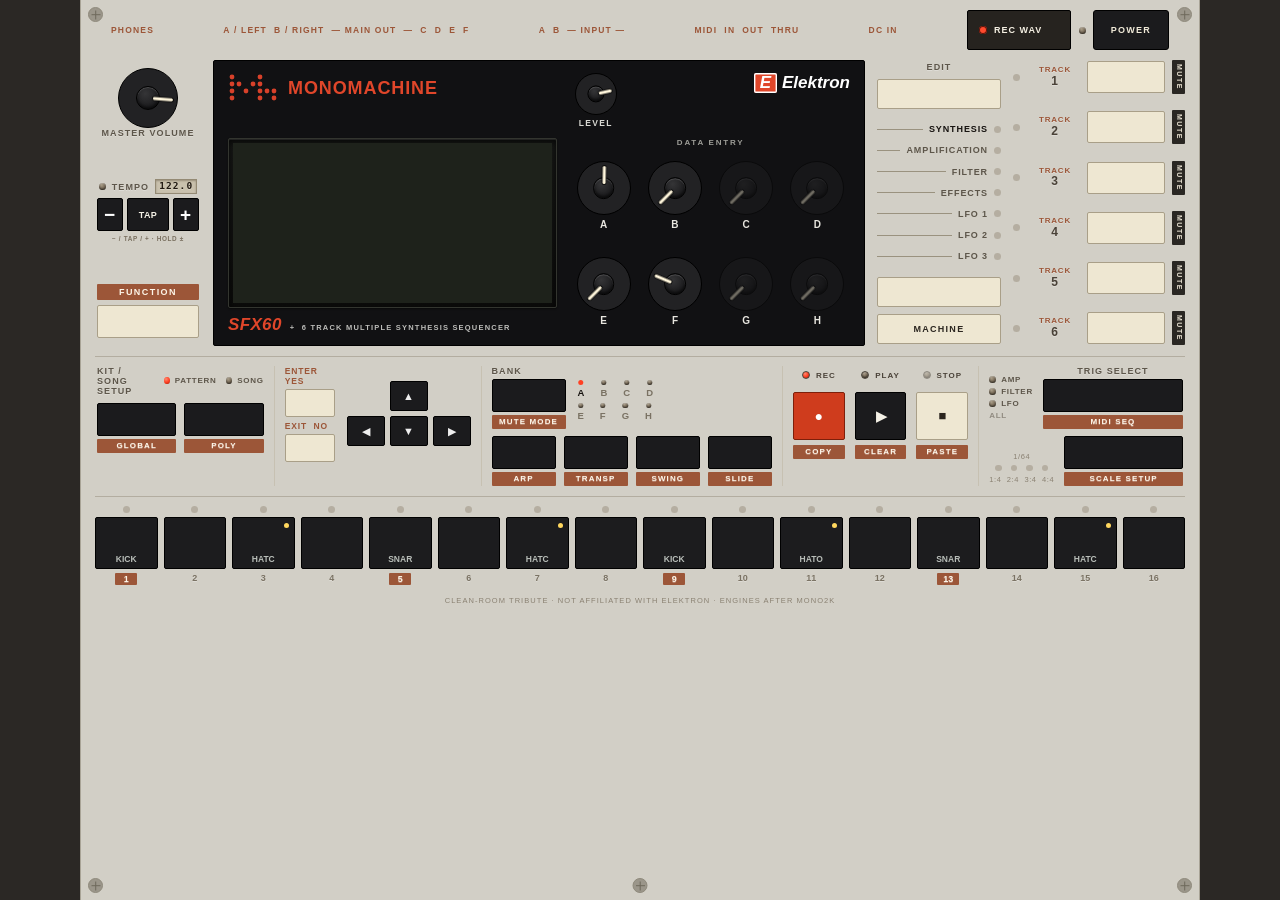
==== commit 38c03c5f: "Update one-file app to v5.5.0 with rescue service worker Co-authored-by: arena-agent <297053741+aren" ====
--- a/index.html
+++ b/index.html
@@ -1,5 +1,5 @@
 <!DOCTYPE html>
-<html lang="ru" data-mono-build="5.4.0">
+<html lang="ru" data-mono-build="5.5.0">
 <head>
 <meta charset="UTF-8">
 <meta name="viewport" content="width=device-width, initial-scale=1, maximum-scale=1, user-scalable=no, viewport-fit=cover">
@@ -17,11 +17,15 @@
    classifies the device, captures script failures and can retry a missing
    external module. The full app sets __monoBoot.ok when the panel is live. */
 (function(){
-  var boot={t0:Date.now(),ok:false,stage:'guard',errors:[],failed:{},loadedFrom:{},retried:false,build:'5.4.0'};
+  var boot={t0:Date.now(),ok:false,stage:'guard',errors:[],failed:{},loadedFrom:{},retried:false,build:'5.5.0'};
   window.__monoBoot=boot;
   var bootLang='ru';
   try{ var savedLang=window.localStorage&&localStorage.getItem('monomachine_lang'); if(savedLang==='en'||savedLang==='ru') bootLang=savedLang; else if(/^en\b/i.test(navigator.language||'')) bootLang='en'; }catch(e){}
   boot.lang=bootLang; document.documentElement.lang=bootLang;
+  var perfMode='auto';
+  try{ var savedPerf=window.localStorage&&localStorage.getItem('monomachine_perf'); if(savedPerf==='auto'||savedPerf==='lite'||savedPerf==='full') perfMode=savedPerf; }catch(e){}
+  boot.perfMode=perfMode; boot.perfLite=false;
+  try{ if(window.history) history.scrollRestoration='manual'; }catch(e){}
   var BT={
     ru:{no:'НЕТ',title:'MONOMACHINE OS НЕ ЗАПУСТИЛАСЬ',text:'Панель уже показана статично, но движок не ожил. Если страница открыта из «Файлы», Telegram/предпросмотра или старой иконки на экране Домой — откройте опубликованную ссылку именно в Safari. В Quick Look JavaScript и Web Audio могут быть отключены.',diag:'Диагностика появится, если JavaScript доступен. Если вы видите этот текст без данных — включите JavaScript в Safari.',reload:'ПЕРЕЗАГРУЗИТЬ',cache:'СБРОСИТЬ КЭШ PWA',close:'Закрыть диагностику',hint:'\nподсказка: хостинг не отдал JS-модули. Проверьте папку js рядом с index.html либо замените index.html однофайловой сборкой из github-onefile.',noErrors:'\nошибок скриптов не видно: возможно, файл открыт в предпросмотре без JavaScript/Web Audio.',factory:'Сбросить локальные сохранения Monomachine на этом устройстве и перезагрузить? Паттерны/киты из localStorage будут удалены.'},
     en:{no:'NO',title:'MONOMACHINE OS DID NOT START',text:'The panel is shown statically, but the engine did not come alive. If this page was opened from Files, Telegram/preview, or an old Home Screen icon, open the published link in Safari instead. JavaScript and Web Audio may be disabled in Quick Look.',diag:'Diagnostics will appear if JavaScript is available. If you see this text without data, enable JavaScript in Safari.',reload:'RELOAD',cache:'RESET PWA CACHE',close:'Close diagnostics',hint:'\nhint: the host did not serve the JS modules. Check that the js folder sits next to index.html, or replace index.html with the one-file build from github-onefile.',noErrors:'\nno script errors are visible: the file may be open in a preview without JavaScript/Web Audio.',factory:'Reset local Monomachine saves on this device and reload? Patterns/kits in localStorage will be deleted.'}
@@ -49,6 +53,7 @@
     else if(e&&e.message) window.__monoBootError('window',e.message);
   },true);
   window.addEventListener('unhandledrejection',function(e){ window.__monoBootError('promise',e&&e.reason); });
+  var stableAppHKey='';
   function deviceClass(){
     var vv=window.visualViewport;
     var w=Math.round(vv?vv.width:(window.innerWidth||0)),h=Math.round(vv?vv.height:(window.innerHeight||0)),land=w>=h;
@@ -59,12 +64,30 @@
     else if(coarse||(shortSide>=600&&shortSide<1200&&longSide<1700)) kind='tablet';
     if(fine&&w>=1100) kind='desktop';
     var root=document.documentElement;
-    if(h>0) root.style.setProperty('--appH',h+'px');
+    // Safari's visual viewport height changes while its chrome settles and on
+    // the first touch. Re-writing --appH for every such event made the whole
+    // panel visibly "fall into place" only after POWER was tapped. On touch
+    // devices, lock the app height per width/orientation; on desktop let the
+    // CSS 100dvh rule track the window normally.
+    if(coarse){
+      var appHKey=w+'x'+(land?'landscape':'portrait');
+      if(h>0&&appHKey!==stableAppHKey){ stableAppHKey=appHKey; root.style.setProperty('--appH',h+'px'); }
+    }else{
+      stableAppHKey=''; root.style.removeProperty('--appH');
+    }
+    var cores=(navigator.hardwareConcurrency||4), mem=(navigator.deviceMemory||0), ua=(navigator.userAgent||'');
+    var weakCpu=(cores<=2||(mem>0&&mem<=2)||(/iPad/.test(ua)&&/OS (12|13|14|15|16)_/.test(ua)&&cores<=4));
+    boot.perfLite=(perfMode==='lite'||(perfMode==='auto'&&weakCpu));
+    boot.perf=(boot.perfLite?'lite':'full')+'/'+perfMode+' cores='+cores+(mem?' mem='+mem:'');
     root.setAttribute('data-mono-build',boot.build);
-    root.className=root.className.replace(/\bdev-(phone|tablet|desktop)\b/g,'').replace(/\bdev-(portrait|landscape)\b/g,'').replace(/\s+/g,' ').trim();
-    root.className=(root.className?root.className+' ':'')+'dev-'+kind+' dev-'+(land?'landscape':'portrait');
-    boot.device=kind+(land?' landscape':' portrait')+' '+w+'x'+h;
-  }
+    root.className=root.className.replace(/\bdev-(phone|tablet|desktop)\b/g,'').replace(/\bdev-(portrait|landscape)\b/g,'').replace(/\bperf-lite\b/g,'').replace(/\s+/g,' ').trim();
+    root.className=(root.className?root.className+' ':'')+'dev-'+kind+' dev-'+(land?'landscape':'portrait')+(boot.perfLite?' perf-lite':'');
+    boot.device=kind+(land?' landscape':' portrait')+' '+w+'x'+h+' · '+boot.perf;
+  }
+  window.__monoSetPerfMode=function(mode){
+    if(mode==='auto'||mode==='lite'||mode==='full'){ perfMode=mode; boot.perfMode=mode; }
+    deviceClass(); return !!boot.perfLite;
+  };
   function hasModule(name){
     if(name==='state') return typeof S!=='undefined';
     if(name==='sysex') return typeof sxParseFile==='function';
@@ -178,6 +201,7 @@
     if(f) f.onclick=window.__monoFactoryBoot;
     if(x) x.onclick=function(){ var b=document.getElementById('bootGuard'); if(b)b.hidden=true; };
     applyBootLang(); deviceClass();
+    try{ window.scrollTo(0,0); }catch(e){}
   }
   deviceClass();
   window.addEventListener('resize',deviceClass);
@@ -1260,6 +1284,35 @@
   .sbtn{min-height:40px}.scell{min-height:38px}#sheetClose{min-height:40px}
 }
 
+/* ==== v5.5: stable first paint + iPad-5 LITE rendering ====
+   The LCD canvas already carries a 128x64 bitmap; reserving the same 2:1 box
+   in CSS prevents the black panel from changing height while Safari decodes
+   the first frames. LITE keeps the same geometry and hardware colours, but
+   removes the paint effects that are expensive on an A9-class GPU. */
+.lcdPx{aspect-ratio:2/1}
+#lcdCanvas{aspect-ratio:2/1}
+html.perf-lite *,html.perf-lite *::before,html.perf-lite *::after{animation:none!important;transition:none!important}
+html.perf-lite #unit{background:#d2cfc6!important}
+html.perf-lite #blackPanel{background:#111113!important}
+html.perf-lite #sheet{background:#ddd9ce!important}
+html.perf-lite .blackBtn,html.perf-lite .powerBtn{background:#1b1b1d!important}
+html.perf-lite .creamBtn,html.perf-lite .sbtn{background:#eee7d2!important}
+html.perf-lite .redBtn{background:#cf3c1d!important}
+html.perf-lite .trig{background:#1c1c1e!important}
+html.perf-lite .knob,html.perf-lite .mknob{background:#222224!important}
+html.perf-lite .screw{background:#9b968a!important}
+html.perf-lite #unit,html.perf-lite #blackPanel,html.perf-lite #sheet,
+html.perf-lite .blackBtn,html.perf-lite .creamBtn,html.perf-lite .redBtn,
+html.perf-lite .trig,html.perf-lite .knob,html.perf-lite .mknob,
+html.perf-lite .powerBtn,html.perf-lite .wavRecBtn,html.perf-lite .screw{box-shadow:none!important}
+html.perf-lite #blackPanel::after,html.perf-lite .lcdPx::after,html.perf-lite .pxgrid{display:none!important}
+html.perf-lite .trigcell.playing .trig,html.perf-lite .trig.held,html.perf-lite button:active{filter:none!important}
+html.perf-lite .led.on,html.perf-lite .pled.on,html.perf-lite .pagerow.on .pdot,html.perf-lite .trigcell.on .t-led{box-shadow:none!important}
+html.perf-lite .scell{background:#222224!important;color:#f0ead8!important;box-shadow:none!important}
+html.perf-lite .scell.on{background:#cf3c1d!important;color:#fff!important}
+html.perf-lite .langBtn,html.perf-lite .sbtn,html.perf-lite input,html.perf-lite select,html.perf-lite textarea{box-shadow:none!important}
+html.perf-lite .snote{background:#e8e2d2!important}
+
 </style>
 </head>
 <body>
@@ -1319,7 +1372,7 @@
       </div>
       <div id="bpBody">
         <div id="lcdCol">
-          <div id="lcdBezel"><div class="lcdPx"><canvas id="lcdCanvas" width="128" height="64"></canvas><i class="pxgrid"></i><span class="lcdFallback" aria-hidden="true"><b>MONOMACHINE</b><small id="lcdFallbackText">WEB OS V5.4.0 · LOADING…</small></span></div></div>
+          <div id="lcdBezel"><div class="lcdPx"><canvas id="lcdCanvas" width="128" height="64"></canvas><i class="pxgrid"></i><span class="lcdFallback" aria-hidden="true"><b>MONOMACHINE</b><small id="lcdFallbackText">WEB OS V5.5.0 · LOADING…</small></span></div></div>
           <div class="sfxLab"><span class="sfx">SFX60</span><span class="wlab small">+&nbsp; 6 TRACK MULTIPLE SYNTHESIS SEQUENCER</span></div>
         </div>
         <div id="knobsCol">
@@ -1514,8 +1567,8 @@
  // id, group, display, sysex-ish id, SYN page slots (8), isFX
  {id:'GND',   g:'GND',   name:'GND-GND',   sx:0x00, syn:[null,null,null,null,null,null,null,null]},
  {id:'SIN',   g:'GND',   name:'GND-SIN',   sx:0x01, syn:[null,null,null,null,null,null,null,TUNE]},
- {id:'NOIS',  g:'GND',   name:'GND-NOIS',  sx:0x02, syn:[P('ST',64),P('RED',0),P('STON',127,'onoff'),null,null,null,null,TUNE]},
- {id:'SID',   g:'SID',   name:'SID-6581',  sx:0x03, syn:[P('PW',64,'bip'),P('PWAD',0),P('PWRS',127,'onoff'),P('WAVE',80,'enum',['TRI','SAW','PULS','MIX','NOIS']),P('MOD',0,'enum',['OFF','RING','SYNC']),P('MSRC',0,'enum',['MFRQ','PRCH']),P('MFRQ',64),TUNE]},
+ {id:'NOIS',  g:'GND',   name:'GND-NOIS',  sx:0x02, syn:[P('ST',0),P('RED',0),P('STON',0,'onoff'),null,null,null,null,TUNE]},
+ {id:'SID',   g:'SID',   name:'SID-6581',  sx:0x03, syn:[P('PW',0),P('PWAD',0),P('PWRS',96,'onoff'),P('WAVE',0,'enum',['TRI','SAW','PULS','MIX','NOIS']),P('MOD',0,'enum',['OFF','RING','SYNC']),P('MSRC',0,'enum',['MFRQ','PRCH']),P('MFRQ',64),TUNE]},
  {id:'SAW',   g:'SWAVE', name:'SWAVE-SAW', sx:0x04, syn:[P('UNIL',64),P('UNIW',18),P('UNIX',0),null,P('SUBX',0),P('SUB1',0),P('SUB2',0),TUNE]},
  {id:'PULS',  g:'SWAVE', name:'SWAVE-PULS',sx:0x05, syn:[P('UNIL',40),P('UNIW',14),P('SUB1',0),P('SUB2',0),P('PW',64,'bip'),P('PWAD',0),P('PWRS',127,'onoff'),TUNE]},
  {id:'ENS',   g:'SWAVE', name:'SWAVE-ENS', sx:0x0E, syn:[P('PCH2',64,'pch'),P('PCH3',64,'pch'),P('PCH4',64,'pch'),P('WAVE',40),P('PW',64),P('CHRL',70),P('CHRW',80),TUNE]},
@@ -1523,9 +1576,9 @@
  {id:'BBOX',  g:'DPRO',  name:'DPRO-BBOX', sx:0x07, syn:[P('PTCH',64,'bip'),P('STRT',0),null,null,P('RTRG',0),P('RTIM',32),null,null]},
  {id:'DDRW',  g:'DPRO',  name:'DPRO-DDRW', sx:0x20, syn:[P('WAV1',0,'w64'),P('MIX',64,'bip'),P('WAV2',40,'w64'),P('TIME',20),P('BR1',0),P('WID',64,'bip'),P('BR2',0),TUNE]},
  {id:'DENS',  g:'DPRO',  name:'DPRO-DENS', sx:0x21, syn:[P('PCH2',64,'pch'),P('PCH3',64,'pch'),P('PCH4',64,'pch'),P('WAVE',8,'w64'),null,P('CHRL',70),P('CHRW',80),TUNE]},
- {id:'FMSTAT',g:'FM+',   name:'FM+STAT',   sx:0x08, syn:[P('1FRQ',32),P('1FIN',64,'bip'),P('1ENV',80),P('1FB',0),P('2FRQ',64),P('2VOL',40),P('TONE',100),TUNE]},
- {id:'FMPAR', g:'FM+',   name:'FM+PAR',    sx:0x09, syn:[P('1FRQ',32),P('1ENV',70),P('2FRQ',64),P('2ENV',50),P('3FRQ',96),P('3ENV',30),P('TONE',100),TUNE]},
- {id:'FMDYN', g:'FM+',   name:'FM+DYN',    sx:0x0A, syn:[P('1FRQ',40),P('1FEN',64,'bip'),P('1VOL',90),P('1VEN',70),P('2FRQ',80),P('2ENV',60),P('2FB',20),TUNE]},
+ {id:'FMSTAT',g:'FM+',   name:'FM+STAT',   sx:0x08, syn:[P('1FRQ',60),P('1FIN',64,'bip'),P('1ENV',80),P('1FB',30),P('2FRQ',80),P('2VOL',64),P('TONE',98),TUNE]},
+ {id:'FMPAR', g:'FM+',   name:'FM+PAR',    sx:0x09, syn:[P('1FRQ',60),P('1ENV',64),P('2FRQ',80),P('2ENV',64),P('3FRQ',102),P('3ENV',80),P('TONE',98),TUNE]},
+ {id:'FMDYN', g:'FM+',   name:'FM+DYN',    sx:0x0A, syn:[P('1FRQ',64),P('1FEN',64,'bip'),P('1VOL',64),P('1VEN',64),P('2FRQ',74),P('2ENV',80),P('2FB',30),TUNE]},
  {id:'VO6',   g:'VO',    name:'VO-6',      sx:0x0B, syn:[P('VOC1',90),P('VOC2',40),P('V-SW',127,'onoff'),P('VOIC',20),P('CONS',0,'cons'),P('CLEN',40),P('CVOL',90),TUNE]},
  {id:'THRU',  g:'FX',    name:'FX-THRU',   sx:0x0C, fx:true, syn:[null,null,null,null,null,null,null,P('INP',0,'enum',INP_LIST)]},
  {id:'REVERB',g:'FX',    name:'FX-REVERB', sx:0x0D, fx:true, syn:[P('DEC',80),P('DAMP',60),P('GATE',0),P('MIX',70),P('HP',20),P('LP',100),null,P('INP',0,'enum',INP_LIST)]},
@@ -1581,7 +1634,7 @@
   return o;
 }
 function mkTrack(machineId='SAW'){
-  return {machine:machineId, level:100, muted:false, out:'MAIN', params:defaultParams(machineId), steps:Array.from({length:64},mkStep)};
+  return {machine:machineId, level:100, muted:false, out:'MAIN', hpTrack:true, lpTrack:true, params:defaultParams(machineId), steps:Array.from({length:64},mkStep)};
 }
 function mkPattern(name='INIT'){
   return {name, bpm:120, swing:50, len:64, scale:1, kit:'INIT KIT',
@@ -1711,7 +1764,7 @@
     seq(t3,'..x...x...x...x...x...x...x...x...x...x...x...x...x...x...x...x.',[DR('METAL'),DR('HATC')],{len:1});
     t4.machine='DDRW'; t4.params=defaultParams('DDRW'); setP(t4,'AMP','DEC',65);
     seq(t4,'......x...x.........x...x.........x...x.........x...x.......x...',['F3','G#3','C4','F3','D#3','C3'],{len:4,lockAll:i=>({'SYN.1':(i*31)%128,'SYN.4':(i*7)%50})});
-    t5.machine='SID'; t5.params=defaultParams('SID'); setP(t5,'SYN','MOD',90); setP(t5,'AMP','VOL',50); setP(t5,'EFX','SRR',24);
+    t5.machine='SID'; t5.params=defaultParams('SID'); setP(t5,'SYN','WAVE',80); setP(t5,'SYN','MOD',90); setP(t5,'AMP','VOL',50); setP(t5,'EFX','SRR',24);
     seq(t5,'x.x...x...x.x...x.x...x...x.x...x.x...x...x.x...x.x...x...x.x...',[60],{len:1,lockAll:i=>({'SYN.6':(i*13)%128})});
     t6.machine='FLANGER'; t6.params=defaultParams('FLANGER'); setP(t6,'AMP','DEC',127); setP(t6,'AMP','VOL',55);
     seq(t6,'x...............................................................',[60],{len:64});
@@ -1864,7 +1917,7 @@
   return kits;
 }
 function kitOfTrack(tr){
-  const o={machine:tr.machine, level:tr.level, out:tr.out, params:JSON.parse(JSON.stringify(tr.params))};
+  const o={machine:tr.machine, level:tr.level, out:tr.out, hpTrack:tr.hpTrack!==false, lpTrack:tr.lpTrack!==false, params:JSON.parse(JSON.stringify(tr.params))};
   if(Array.isArray(tr._hwExtra)) o._hwExtra=tr._hwExtra.slice(0,16);
   if(typeof tr._hwType==='number') o._hwType=tr._hwType;
   return o;
@@ -1883,7 +1936,7 @@
   octave:4, gridRec:true, liveRec:false, playing:false, playStep:-1,
   lockStep:-1,            // step being p-lock edited (latched), -1 none
   selStep:0,
-  masterVol:0.85, poly:false, midiOut:false, followPage:true, lang:'ru',
+  masterVol:0.85, poly:false, midiOut:false, followPage:true, lang:'ru', perfMode:'auto',
   song:[], songMode:false, songPos:0, songCount:0,
   userWaves:new Array(64).fill(null), // {data:Float32Array(256), name} for DDRW/DENS slots 33-64 etc
   userSamples:{},         // BBOX idx -> AudioBuffer (not persisted raw; persisted as wav dataURL small)
@@ -1911,8 +1964,8 @@
       const blank=p.name==='INIT'&&p.tracks.every(t=>t.steps.every(s=>!s.on)); if(blank) continue; // don't waste quota on untouched slots
       pats[k]=p; }
     const waves=S.userWaves.map(w=>w?{name:w.name,data:Array.from(w.data)}:null);
-    localStorage.setItem(LS_KEY, JSON.stringify({patterns:pats,kits:S.kits,userWaves:waves,curPat:S.curPat,masterVol:S.masterVol,song:S.song,lang:S.lang}));
-    try{ localStorage.setItem('monomachine_lang',S.lang==='en'?'en':'ru'); }catch(e2){}
+    localStorage.setItem(LS_KEY, JSON.stringify({patterns:pats,kits:S.kits,userWaves:waves,curPat:S.curPat,masterVol:S.masterVol,song:S.song,lang:S.lang,perfMode:S.perfMode}));
+    try{ localStorage.setItem('monomachine_lang',S.lang==='en'?'en':'ru'); localStorage.setItem('monomachine_perf',['auto','lite','full'].includes(S.perfMode)?S.perfMode:'auto'); }catch(e2){}
   }catch(e){/* quota */}
 }
 function _finiteNum(v,fallback){ const n=+v; return isFinite(n)?n:fallback; }
@@ -1957,6 +2010,8 @@
   tr.level=R127(_finiteNum(inp.level,100));
   tr.muted=!!inp.muted;
   tr.out=inp.out==='NEIB'?'NEIB':'MAIN';
+  tr.hpTrack=inp.hpTrack!==false;
+  tr.lpTrack=inp.lpTrack!==false;
   tr.params=sanitizeParams(machine,inp.params);
   if(withSteps){
     const steps=Array.isArray(inp.steps)?inp.steps:[];
@@ -1993,7 +2048,7 @@
   return base;
 }
 function loadSaved(){
-  try{ const savedLang=localStorage.getItem('monomachine_lang'); if(savedLang==='en'||savedLang==='ru') S.lang=savedLang; else if(typeof navigator!=='undefined'&&navigator.language&&/^en\b/i.test(navigator.language)) S.lang='en'; }catch(e){}
+  try{ const savedLang=localStorage.getItem('monomachine_lang'); if(savedLang==='en'||savedLang==='ru') S.lang=savedLang; else if(typeof navigator!=='undefined'&&navigator.language&&/^en\b/i.test(navigator.language)) S.lang='en'; const savedPerf=localStorage.getItem('monomachine_perf'); if(['auto','lite','full'].includes(savedPerf)) S.perfMode=savedPerf; }catch(e){}
   S._factory=factoryPatterns();
   S.kits=factoryKits();
   S.patterns={};
@@ -2021,7 +2076,8 @@
     if(typeof d.curPat==='number') S.curPat=clamp(Math.round(_finiteNum(d.curPat,0)),0,127);
     if(typeof d.masterVol==='number') S.masterVol=clamp(_finiteNum(d.masterVol,0.85),0,1);
     if(d.lang==='en'||d.lang==='ru') S.lang=d.lang;
-    try{ const savedLang=localStorage.getItem('monomachine_lang'); if(savedLang==='en'||savedLang==='ru') S.lang=savedLang; }catch(e2){}
+    if(['auto','lite','full'].includes(d.perfMode)) S.perfMode=d.perfMode;
+    try{ const savedLang=localStorage.getItem('monomachine_lang'); if(savedLang==='en'||savedLang==='ru') S.lang=savedLang; const savedPerf=localStorage.getItem('monomachine_perf'); if(['auto','lite','full'].includes(savedPerf)) S.perfMode=savedPerf; }catch(e2){}
     if(Array.isArray(d.song)) S.song=d.song.slice(0,256).map(r=>({pat:clamp(Math.round(_finiteNum(r&&r.pat,0)),0,127),rep:clamp(Math.round(_finiteNum(r&&r.rep,1)),1,64)}));
   }catch(e){
     // Corrupt storage is recoverable: factory content is already installed above.
@@ -2310,6 +2366,8 @@
     if(MACH[machine].fx) params.SYN[7]=sxFxInputRaw(dec,t);
     return {
       machine,level:clamp(kt.level||0,0,127),out:(kt.type&1)?'MAIN':'NEIB',params,
+      hpTrack:!dec.hw||dec.hw.hpKeyTrack==null?true:!!((dec.hw.hpKeyTrack>>t)&1),
+      lpTrack:!dec.hw||dec.hw.lpKeyTrack==null?true:!!((dec.hw.lpKeyTrack>>t)&1),
       _hwExtra:kt.params72.slice(56,72),_hwType:kt.type
     };
   });
@@ -2356,7 +2414,12 @@
   tracks.forEach((t,i)=>{ if(MACH[t.machine].fx&&(t.type&0x08)) patchBusIn=(patchBusIn&~(3<<(2*i)))|(1<<(2*i)); });
   push((patchBusIn>>8)&0xFF,patchBusIn&0xFF,hw.mirrorLR||0,hw.mirrorUD||0);
   pushArr(hw.destPages,72); pushArr(hw.destParams,72); pushArr(hw.destRanges,72);
-  push(hw.lpKeyTrack==null?0x3F:hw.lpKeyTrack,hw.hpKeyTrack==null?0x3F:hw.hpKeyTrack,hw.trigPortamento||0);
+  let lpKeyTrack=hw.lpKeyTrack==null?0x3F:hw.lpKeyTrack, hpKeyTrack=hw.hpKeyTrack==null?0x3F:hw.hpKeyTrack;
+  tracks.forEach((t,i)=>{
+    if(t.src.lpTrack===false) lpKeyTrack&=~(1<<i); else if(t.src.lpTrack===true) lpKeyTrack|=(1<<i);
+    if(t.src.hpTrack===false) hpKeyTrack&=~(1<<i); else if(t.src.hpTrack===true) hpKeyTrack|=(1<<i);
+  });
+  push(lpKeyTrack&0xFF,hpKeyTrack&0xFF,hw.trigPortamento||0);
   pushArr(hw.trigTracks,6,255);
   push(hw.trigLegatoAmp||0,hw.trigLegatoFilter||0,hw.trigLegatoLFO||0,
        hw.commonMultimode||0,hw.commonTiming||0,hw.splitKey||0,hw.splitRange||0);
@@ -2578,16 +2641,37 @@
    Clean-room Web Audio recreation. Envelope laws & SWAVE behaviour follow
    MONO2K's published calibration notes measured against OS 1.32B. */
 'use strict';
-const AE={ctx:null,started:false,tracks:[],uiQueue:[],lfoOff:[],midiOutPort:null,workletOK:false,_stopMuted:false,_stopSerial:0};
+const AE={ctx:null,started:false,tracks:[],uiQueue:[],lfoOff:[],midiOutPort:null,workletOK:false,wasmSRR:false,perfLite:false,_lfoTimer:null,_stopMuted:false,_stopSerial:0};
+/*__MM_SRR_WASM_B64_START__*/
+const MM_SRR_WASM_B64=
+  'AGFzbQEAAAABCQFgBX9/fX1/AAMCAQAFAwEAAQcUAgZtZW1vcnkCAAdwcm9jZXNzAAAKmgIBlwIDAn8FfQF/IAQqAgAhCSAE'+
+  'QQRqKgIAIQogBEEIaioCACELIARBDGooAgAhDEEAIQUCQANAIAUgAU4NASAAIAVBBGxqIQYgBioCACEHIAJDxSCAP18EQCAH'+
+  'IQggByEJIAchCkMAAIA/IQtBASEMBSAMRQRAIAchCSAHIQpDAAAAACELQQEhDAsgCyACYARAIAohCSAHIQpDAAAAACELCyAJ'+
+  'IAogCZMgCyAClZSSIQggC0MAAIA/kiELCyADQwAAAABeBEAgCCADlZAgA5QhCAtDAACAv0MAAIA/IAiWlyEIIAYgCDgCACAF'+
+  'QQFqIQUMAAsLIAQgCTgCACAEQQRqIAo4AgAgBEEIaiALOAIAIARBDGogDDYCAAs=';
+/*__MM_SRR_WASM_B64_END__*/
 const $AE=()=>AE.ctx;
 const nowT=()=>AE.ctx?AE.ctx.currentTime:0;
+function perfLiteEnabled(){
+  try{ const b=window.__monoBoot; if(b&&typeof b.perfLite==='boolean') return b.perfLite; }catch(e){}
+  try{ return !!document.documentElement.classList.contains('perf-lite'); }catch(e){ return false; }
+}
+function setLfoTimer(){
+  if(AE._lfoTimer) clearInterval(AE._lfoTimer);
+  AE._lfoTimer=setInterval(lfoTick,AE.perfLite?25:12);
+}
+AE.setPerfLite=function(on){
+  AE.perfLite=!!on;
+  if(AE.analyser) AE.analyser.fftSize=AE.perfLite?256:512;
+  if(AE.started) setLfoTimer();
+};
 function seededRand(seed){let a=seed>>>0;return()=>{a|=0;a=a+0x6D2B79F5|0;let t=Math.imul(a^a>>>15,1|a);t=t+Math.imul(t^t>>>7,61|t)^t;return((t^t>>>14)>>>0)/4294967296;};}
 
 /* ---------- waves ---------- */
 function makeWaves32(ctx){
   const waves=[];
   for(let i=0;i<32;i++){
-    const R=seededRand(1000+i*77), NH=64, re=new Float32Array(NH+1), im=new Float32Array(NH+1);
+    const R=seededRand(1000+i*77), NH=AE.perfLite?32:64, re=new Float32Array(NH+1), im=new Float32Array(NH+1);
     const kind=i%8;
     for(let k=1;k<=NH;k++){
       let a=0;
@@ -2610,7 +2694,7 @@
 }
 function makeClassicWaves(ctx){ // slots 33..64 stand-ins (like MONO2K/Monomodule stand-in bank)
   const defs=[];
-  const H=(fn)=>{const NH=64,re=new Float32Array(NH+1),im=new Float32Array(NH+1);for(let k=1;k<=NH;k++){re[k]=0;im[k]=fn(k);}return ctx.createPeriodicWave(re,im,{normalize:true});};
+  const H=(fn)=>{const NH=AE.perfLite?32:64,re=new Float32Array(NH+1),im=new Float32Array(NH+1);for(let k=1;k<=NH;k++){re[k]=0;im[k]=fn(k);}return ctx.createPeriodicWave(re,im,{normalize:true});};
   defs.push(H(k=>k===1?1:0)); defs.push(H(k=>k%2?1/(k*k)*( (k%4===1)?1:-1):0));
   defs.push(H(k=>1/k)); defs.push(H(k=>k%2?1/k:0)); defs.push(H(k=>k%2?1/k:0.3/k));
   defs.push(H(k=>k<=5?1:0)); defs.push(H(k=>(k===1||k===2||k===3||k===4)?1/Math.sqrt(k):0));
@@ -2620,7 +2704,7 @@
   return defs;
 }
 function waveFromSamples(ctx,samples){
-  const N=samples.length, NH=96, re=new Float32Array(NH+1), im=new Float32Array(NH+1);
+  const N=samples.length, NH=AE.perfLite?48:96, re=new Float32Array(NH+1), im=new Float32Array(NH+1);
   for(let k=1;k<=NH;k++){ let r=0,i2=0; for(let n=0;n<N;n++){ const ph=2*Math.PI*k*n/N; r+=samples[n]*Math.cos(ph); i2-=samples[n]*Math.sin(ph);} re[k]=2*r/N; im[k]=2*i2/N; }
   return ctx.createPeriodicWave(re,im,{normalize:true});
 }
@@ -2656,19 +2740,78 @@
 /* variable-width pulse: saw + DC offset -> step waveshaper (true PWM via offset.gain) */
 function pulseOsc(f,pw01){
   const ctx=AE.ctx, saw=mkOsc('sawtooth',f), sum=mkGain(1), off=ctx.createConstantSource(), offG=mkGain(1), sh=ctx.createWaveShaper();
-  sh.curve=stepCurve(); off.offset.value=clamp(1-2*pw01,-0.98,0.98);
+  sh.curve=stepCurve(); off.offset.value=clamp(1-2*pw01,-1,1);
   saw.connect(sum); off.connect(offG); offG.connect(sum); sum.connect(sh);
   const out=mkGain(1); sh.connect(out);
   return {osc:saw, out, pwParam:off.offset, start(t){saw.start(t);off.start(t);}, stop(t){try{saw.stop(t);}catch(e){} try{off.stop(t);}catch(e){}}};
 }
-const pwToOffset=pw01=>clamp(1-2*clamp(pw01,0.02,0.98),-0.98,0.98);
+const pwToOffset=pw01=>clamp(1-2*clamp(pw01,0,1),-1,1);
+// Hardware pulse-width laws are not the same on the two machines:
+// SID is folded around its centre (square at both ends, silence in the
+// middle), SWAVE-PULS is a straight 0..1 duty cycle.
+const sidDuty=raw=>Math.abs(clamp(raw,0,127)-64)/128;
+const pulsDuty=raw=>clamp(raw,0,127)/128;
 const FREQ=v=>clamp(20*Math.pow(1000,clamp(v,0,140)/127),18,19000);
-const QMAP=v=>0.5+Math.pow(v/127,2)*16;
+/* The Monomachine's BASE/WDTH filter is note-relative: BASE 0 puts the
+   high-pass two octaves below the note and every 8 steps move an octave.
+   With key tracking off, the same index is read from MIDI note 0 instead. */
+const FILT_FIXED_REF=8.175798915643707; // mtof(0)
+function filtFreq(step,ta,tr,kind){
+  const tracked=kind==='hp' ? (!tr||tr.hpTrack!==false) : (!tr||tr.lpTrack!==false);
+  const ref=tracked?clamp((ta&&ta.curFreq)||440,8,20000):FILT_FIXED_REF;
+  const maxF=AE.ctx?Math.min(19000,AE.ctx.sampleRate*0.45):19000;
+  return clamp(ref*Math.pow(2,(step-16)/8),10,maxF);
+}
+function filtPoleFreqs(ta,tr,base,width,lpqRaw){
+  const maxF=AE.ctx?Math.min(19000,AE.ctx.sampleRate*0.45):19000;
+  const hp=filtFreq(base,ta,tr,'hp'), lp=filtFreq(base+width,ta,tr,'lp');
+  const lpShift=1+0.35*(1-clamp(lpqRaw||0,0,127)/127);
+  return {hp,hpTail:clamp(hp*1.75,10,maxF),lp:clamp(lp*lpShift,10,maxF),lpTail:clamp(lp*1.55,10,maxF)};
+}
+function setFilterTargets(ta,tr,base,width,t,tau,lpqRaw){
+  if(!ta) return;
+  const p=filtPoleFreqs(ta,tr,base,width,lpqRaw);
+  ta.hp.frequency.setTargetAtTime(p.hp,t,tau);
+  if(ta.hp2) ta.hp2.frequency.setTargetAtTime(p.hpTail,t,tau);
+  ta.lp1.frequency.setTargetAtTime(p.lp,t,tau);
+  ta.lp2.frequency.setTargetAtTime(p.lpTail,t,tau);
+}
+const QMAP=v=>0.55+Math.pow(clamp(v,0,127)/127,2.2)*44;
 const atkSec=v=>Math.min(10,0.0009*Math.exp(0.0814*v));           // MONO2K calibration
 const decTau=v=>Math.min(8,(0.0083*Math.exp(0.0665*v))/1.2);      // 20 dB in 8.3ms*e^(0.0665v)
-const holdSec=v=>v*0.0146;                                          // 14.6 ms per step
-const FM_RATIOS=[0.25,0.5,0.75,1,1.001,1.5,2,2.5,3,3.5,4,5,6,7,8,9,10,11,12,14,16,18,20,24,28,32,40,48];
+function holdSec(v){ let bpm=120; try{ bpm=curPat().bpm||120; }catch(e){} return v/32*(60/bpm); } // HOLD 32 = one beat
+const FM_RATIOS=[1/64,1/32,1/16,3/32,1/8,5/32,3/16,1/4,5/16,3/8,7/16,1/2,5/8,3/4,7/8,1,1.25,1.5,1.75,2,2.5,3,3.5,4];
 const fmRatio=raw=>FM_RATIOS[clamp(Math.floor(raw/128*FM_RATIOS.length),0,FM_RATIOS.length-1)];
+function fmIndexPeak(raw){
+  raw=clamp(raw,0,127);
+  return raw<=64 ? 1.57*raw/64 : 1.57+(14-1.57)*(raw-64)/63;
+}
+function fmEnvSeconds(raw){
+  // 1ENV above 64: about 24 s at raw 72 falling geometrically to 6 ms at 127.
+  return clamp(24*Math.exp(-(clamp(raw,0,127)-72)*Math.log(4000)/55),0.006,30);
+}
+function scheduleFmEnv(gainParam,raw,modHz,t,scale=1,mode='stat'){
+  const hz=Math.max(0.01,modHz);
+  let peak, rest;
+  if(raw<=64){ peak=fmIndexPeak(raw); rest=peak; }
+  else if(mode==='par'){ peak=fmIndexPeak(raw); rest=0; }
+  else { peak=fmIndexPeak(64); rest=0; }
+  gainParam.cancelScheduledValues(t);
+  gainParam.setValueAtTime(peak*scale*hz,t);
+  if(raw>64) gainParam.setTargetAtTime(rest*scale*hz,t,Math.max(0.004,fmEnvSeconds(raw)/3));
+}
+const fmToneHz=raw=>clamp(30*Math.pow(1.61,clamp(raw,0,127)/8),25,19000);
+function fmDynSeconds(raw){ return clamp(6*Math.exp(-(clamp(raw,0,127)-72)*Math.log(1500)/55),0.004,8); }
+function fmDynDepth(volRaw,venRaw){
+  const base=fmIndexPeak(volRaw);
+  if(venRaw<64){ const scaled=base*(1-(64-venRaw)/32); return {peak:scaled,rest:scaled,sec:fmDynSeconds(venRaw)}; }
+  if(venRaw>64){
+    const pushed=Math.min(128,volRaw+4*(venRaw-64));
+    const peak=pushed<=127?fmIndexPeak(pushed):14+(14-1.57)/63;
+    return {peak,rest:base,sec:fmDynSeconds(venRaw)};
+  }
+  return {peak:base,rest:base,sec:fmDynSeconds(venRaw)};
+}
 
 /* effective params = kit params + step locks + LFO snapshot offsets */
 function effParams(tr,locks,ti){
@@ -2727,12 +2870,14 @@
 async function initAudioOnce(){
   const AC=window.AudioContext||window.webkitAudioContext;
   if(!AC) throw new Error('Web Audio is not available in this browser');
+  AE.perfLite=perfLiteEnabled();
   let ctx;
-  try{ ctx=new AC({latencyHint:'interactive'}); }catch(e){ ctx=new AC(); }
-  AE.ctx=ctx;
+  try{ ctx=new AC({sampleRate:44100,latencyHint:'interactive'}); }
+  catch(e1){ try{ ctx=new AC({latencyHint:'interactive'}); }catch(e2){ ctx=new AC(); } }
+  AE.ctx=ctx; AE.sampleRate=ctx.sampleRate;
   AE.busSum=mkGain(1); AE.master=mkGain(S.masterVol);
   AE.comp=ctx.createDynamicsCompressor(); AE.comp.threshold.value=-14; AE.comp.ratio.value=4; AE.comp.knee.value=18;
-  AE.analyser=ctx.createAnalyser(); AE.analyser.fftSize=512;
+  AE.analyser=ctx.createAnalyser(); AE.analyser.fftSize=AE.perfLite?256:512;
   AE.busSum.connect(AE.master); AE.master.connect(AE.comp); AE.comp.connect(AE.analyser); AE.analyser.connect(ctx.destination);
   try{ AE.streamDest=ctx.createMediaStreamDestination?ctx.createMediaStreamDestination():null; if(AE.streamDest) AE.master.connect(AE.streamDest); }
   catch(e){ AE.streamDest=null; } // PCM WAV recording has its own ScriptProcessor path; this must never block audio on old Safari.
@@ -2744,9 +2889,60 @@
   for(let i=0;i<dR.length;i++) dR[i]=Math.random()*2-1;
   AE.noiseBufR=nbR;
   AE.waves32=makeWaves32(ctx); AE.wavesClassic=makeClassicWaves(ctx);
-  // SRR worklet (sample & hold). Fallback: quantizer shaper.
+  // SRR worklet: WASM linear-interpolation decimation (the hardware joins
+  // reduced samples with straight lines), with the identical algorithm in
+  // plain JS as the fallback for browsers without worklet WebAssembly.
   try{
-    const code=`class C extends AudioWorkletProcessor{static get parameterDescriptors(){return[{name:'factor',defaultValue:1,minValue:1,maxValue:96},{name:'bits',defaultValue:16,minValue:2,maxValue:16}]}constructor(){super();this.h=new Float32Array(2);this.n=new Float32Array(2)}process(i,o,p){const inp=i[0],out=o[0];if(!inp||!inp.length)return true;const f=p.factor[0]||1,bits=p.bits[0]||16;if(f<=1.001&&bits>=15.5){for(let ch=0;ch<out.length;ch++)out[ch].set(inp[ch]||inp[0]);return true}const steps=Math.pow(2,bits-1),inv=1/steps;for(let ch=0;ch<out.length;ch++){const ic=inp[ch]||inp[0],oc=out[ch];let h=this.h[ch],n=this.n[ch];for(let j=0;j<oc.length;j++){n-=1;if(n<=0){n=f;h=Math.round(ic[j]*steps)*inv}oc[j]=h}this.h[ch]=h;this.n[ch]=n}return true}}registerProcessor('mm-crush',C)`;
+    const code=`const WASM_B64=${JSON.stringify(MM_SRR_WASM_B64)};
+const B64='ABCDEFGHIJKLMNOPQRSTUVWXYZabcdefghijklmnopqrstuvwxyz0123456789+/';
+function b64ToBytes(str){var clean='';for(var i=0;i<str.length;i++){var c=str.charAt(i);if(c!=='='&&B64.indexOf(c)>=0)clean+=c;}var out=new Uint8Array(Math.floor(clean.length*3/4));var o=0,acc=0,bits=0;for(var j=0;j<clean.length;j++){acc=(acc<<6)|B64.indexOf(clean.charAt(j));bits+=6;if(bits>=8){bits-=8;out[o++]=(acc>>bits)&255;}}return out.subarray(0,o);}
+var wasm=null,wasmReady=false,wasmWaiters=[],nextSlot=0;
+function onWasmReady(fn){if(wasmReady){try{fn();}catch(e){}}else wasmWaiters.push(fn);}
+try{
+  if(WASM_B64&&typeof WebAssembly!=='undefined'&&WebAssembly.instantiate){
+    WebAssembly.instantiate(b64ToBytes(WASM_B64),{}).then(function(r){var ex=r&&r.instance&&r.instance.exports;if(ex&&ex.memory&&ex.process){wasm={memory:ex.memory,mem:new Float32Array(ex.memory.buffer),process:ex.process};wasmReady=true;var ws=wasmWaiters;wasmWaiters=[];ws.forEach(function(fn){try{fn();}catch(e){}});}}).catch(function(){wasmReady=false;});
+  }
+}catch(e){wasmReady=false;}
+class C extends AudioWorkletProcessor{
+  static get parameterDescriptors(){return[{name:'factor',defaultValue:1,minValue:1,maxValue:16},{name:'bits',defaultValue:16,minValue:2,maxValue:16}];}
+  constructor(){super();this.slot=nextSlot++;this.base=this.slot*8192;this.a=new Float32Array(2);this.b=new Float32Array(2);this.age=new Float32Array(2);this.primed=new Uint8Array(2);this._active=false;var self=this;onWasmReady(function(){try{self.port.postMessage({type:'wasm-ready'});}catch(e){}});}
+  resetState(){this.primed[0]=0;this.primed[1]=0;if(wasmReady&&wasm&&this.slot<8){try{if(wasm.mem.buffer!==wasm.memory.buffer)wasm.mem=new Float32Array(wasm.memory.buffer);var si=(this.base+4096)/4;for(var i=0;i<8;i++)wasm.mem[si+i]=0;}catch(e){}}}
+  process(i,o,p){
+    var inp=i[0],out=o[0];if(!inp||!inp.length||!out||!out.length)return true;
+    var f=p.factor[0]||1,bits=p.bits[0]||16;
+    if(f<=1.001&&bits>=15.5){for(var c0=0;c0<out.length;c0++)out[c0].set(inp[c0]||inp[0]);this._active=false;return true;}
+    if(!this._active){this.resetState();this._active=true;}
+    var qstep=bits>=15.5?0:(2/Math.pow(2,bits));
+    var frames=out[0].length;
+    if(wasmReady&&wasm&&this.slot<8){
+      try{
+        if(wasm.mem.buffer!==wasm.memory.buffer)wasm.mem=new Float32Array(wasm.memory.buffer);
+        for(var ch=0;ch<out.length;ch++){
+          var ptr=this.base+ch*2048,state=this.base+4096+ch*16,ic=inp[ch]||inp[0],oc=out[ch];
+          wasm.mem.set(ic,ptr/4);wasm.process(ptr,frames,f,qstep,state);oc.set(wasm.mem.subarray(ptr/4,ptr/4+frames));
+        }
+        return true;
+      }catch(e){wasmReady=false;}
+    }
+    for(var ch2=0;ch2<out.length;ch2++){
+      var ic2=inp[ch2]||inp[0],oc2=out[ch2],a=this.a[ch2],b=this.b[ch2],age=this.age[ch2],primed=this.primed[ch2];
+      for(var j=0;j<frames;j++){
+        var x=ic2[j],y;
+        if(f<=1.001){y=x;a=x;b=x;age=1;primed=1;}
+        else{
+          if(!primed){a=x;b=x;age=0;primed=1;}
+          if(age>=f){a=b;b=x;age=0;}
+          y=a+(b-a)*(age/f);age+=1;
+        }
+        if(qstep>0)y=Math.round(y/qstep)*qstep;
+        oc2[j]=y<-1?-1:(y>1?1:y);
+      }
+      this.a[ch2]=a;this.b[ch2]=b;this.age[ch2]=age;this.primed[ch2]=primed;
+    }
+    return true;
+  }
+}
+registerProcessor('mm-crush',C)`;
     const url=URL.createObjectURL(new Blob([code],{type:'application/javascript'}));
     let workletTimer=null;
     await Promise.race([
@@ -2754,6 +2950,7 @@
       new Promise((resolve,reject)=>{ workletTimer=setTimeout(()=>reject(new Error('AudioWorklet load timeout')),1500); })
     ]);
     if(workletTimer) clearTimeout(workletTimer);
+    try{ URL.revokeObjectURL(url); }catch(e){}
     AE.workletOK=true;
   }catch(e){ AE.workletOK=false; }
   AE.tracks=[];
@@ -2769,7 +2966,7 @@
   AE.started=true;
   AE._initPromise=null;
   for(let i=0;i<6;i++){ applyChain(i, effParams(curPat().tracks[i],null,i), nowT()); }
-  setInterval(lfoTick,40);
+  setLfoTimer();
   ctx.addEventListener && ctx.addEventListener('statechange',()=>{ if(ctx.state==='interrupted') safeAudioResume(); });
 }
 AE.init=initAudio;
@@ -2780,9 +2977,11 @@
   ta.in=mkGain(1);
   ta.distPre=mkGain(1); ta.dist=ctx.createWaveShaper(); ta.dist.curve=distCurveFor(1); ta.distPost=mkGain(1);
   ta.crushQ=ctx.createWaveShaper(); setQuant(ta.crushQ,16);
-  if(AE.workletOK){ ta.crush=new AudioWorkletNode(ctx,'mm-crush',{numberOfInputs:1,numberOfOutputs:1,outputChannelCount:[2]}); }
+  if(AE.workletOK){ ta.crush=new AudioWorkletNode(ctx,'mm-crush',{numberOfInputs:1,numberOfOutputs:1,outputChannelCount:[2]});
+    try{ ta.crush.port.onmessage=e=>{ if(e&&e.data&&e.data.type==='wasm-ready') AE.wasmSRR=true; }; }catch(e){} }
   else ta.crush=mkGain(1);
-  ta.hp=mkFilter('highpass',20,0.7); ta.lp1=mkFilter('lowpass',19000,0.7); ta.lp2=mkFilter('lowpass',19000,0.7);
+  ta.hp=mkFilter('highpass',20,0.7); ta.hp2=mkFilter('highpass',20,0.5); ta.lp1=mkFilter('lowpass',19000,0.7); ta.lp2=mkFilter('lowpass',19000,0.7);
+  ta.srrLp=mkFilter('lowpass',19000,0.4);
   ta.eq=mkFilter('peaking',1200,0.9); ta.eq.gain.value=0;
   ta.ampEnv=mkGain(0); ta.lfoVol=mkGain(1); ta.postAmp=mkGain(1);
   ta.pan=ctx.createStereoPanner?ctx.createStereoPanner():mkGain(1);
@@ -2791,7 +2990,7 @@
   // With the worklet present, do not also run a 16-bit WaveShaper on every sample.
   if(AE.workletOK) ta.distPost.connect(ta.crush);
   else { ta.distPost.connect(ta.crushQ); ta.crushQ.connect(ta.crush); }
-  ta.crush.connect(ta.hp); ta.hp.connect(ta.lp1); ta.lp1.connect(ta.lp2); ta.lp2.connect(ta.eq);
+  ta.crush.connect(ta.srrLp); ta.srrLp.connect(ta.hp); ta.hp.connect(ta.hp2); ta.hp2.connect(ta.lp1); ta.lp1.connect(ta.lp2); ta.lp2.connect(ta.eq);
   ta.eq.connect(ta.ampEnv); ta.ampEnv.connect(ta.lfoVol); ta.lfoVol.connect(ta.postAmp); ta.postAmp.connect(ta.pan);
   if(ta.pan.connect) ta.pan.connect(ta.level);
   ta.level.connect(ta.outGain); ta.outGain.connect(AE.busSum);
@@ -2874,11 +3073,11 @@
 }
 let _irTimer={};
 function regenIR(ta,dec,damp,gate){
-  const key=dec+'/'+damp+'/'+gate; if(ta.fxNodes&&ta.fxNodes.irKey===key) return;
+  const key=dec+'/'+damp+'/'+gate+(AE.perfLite?'/L':'/F'); if(ta.fxNodes&&ta.fxNodes.irKey===key) return;
   clearTimeout(_irTimer[ta.idx]);
   _irTimer[ta.idx]=setTimeout(()=>{
     const ctx=AE.ctx; if(!ta.fxNodes||!ta.fxNodes.conv) return;
-    const dur=0.25+Math.pow(dec/127,1.4)*5.5, sr=ctx.sampleRate, len=Math.floor(sr*dur);
+    const dur=0.25+Math.pow(dec/127,1.4)*(AE.perfLite?2.2:5.5), sr=ctx.sampleRate, len=Math.floor(sr*dur);
     const buf=ctx.createBuffer(2,len,sr);
     const gateLen=gate>2? Math.floor(len*(1-gate/160)) : len;
     for(let ch=0;ch<2;ch++){ const dd=buf.getChannelData(ch); let lp=0; const coeff=1-Math.pow(damp/127,1.5)*0.92;
@@ -2934,6 +3133,7 @@
   const tailMuted=!!(AE._stopMuted||ta._tailMuted||tr.muted);
   const sdNow=stepDur(curPat());
   const chainKey=[A[4],A[5],A[6],F[0],F[1],F[2],F[3],E[0],E[1],E[2],E[3],E[4],E[5],E[6],E[7],tr.level,tr.out,sdNow.toFixed(5),tailMuted?1:0,S.playing?1:0,
+    Math.round(ta.curFreq||440),tr.hpTrack===false?0:1,tr.lpTrack===false?0:1,
     MACH[tr.machine].fx?eff.SYN.join(','):''].join('|');
   if(ta._chainKey===chainKey&&t>=ta.fltEnvUntil) return;
   ta._chainKey=chainKey;
@@ -2942,16 +3142,24 @@
     if(A[4]<=64){ ta.distPre.gain.value=(A[4]+4)/68; ta.dist.curve=distCurveFor(1); ta.distPost.gain.value=1; }
     else { const k=1+(A[4]-64)/63*36; ta.distPre.gain.value=1; ta.dist.curve=distCurveFor(k); ta.distPost.gain.value=0.9; }
   }
-  // SRR
-  if(AE.workletOK&&ta.crush.parameters){ const f=1+Math.round(Math.pow(E[2]/127,1.7)*70); ta.crush.parameters.get('factor').setTargetAtTime(f,t,0.02); setQuant(ta.crushQ,16); }
-  else setQuant(ta.crushQ, 16-Math.round(E[2]/127*12));
+  // SRR: the hardware reaches only about a 16x reduction (44.1k -> 2.8k)
+  // and joins the decimated samples with straight lines (WASM worklet).
+  const srrFactor=1+Math.pow(E[2]/127,1.7)*15;
+  if(AE.workletOK&&ta.crush.parameters){
+    ta.crush.parameters.get('factor').setTargetAtTime(srrFactor,t,0.02);
+    const bits=ta.crush.parameters.get('bits'); if(bits) bits.setTargetAtTime(16,t,0.02);
+    setQuant(ta.crushQ,16);
+    if(ta.srrLp) ta.srrLp.frequency.setTargetAtTime(19000,t,0.02);
+  }
+  else {
+    setQuant(ta.crushQ, 16-Math.round(E[2]/127*8));
+    if(ta.srrLp) ta.srrLp.frequency.setTargetAtTime(E[2]<=0?19000:clamp(18000/srrFactor,1200,18000),t,0.02);
+  }
   // filter static position (env guarded in noteOn scheduling)
-  if(t>=ta.fltEnvUntil){
-    ta.hp.frequency.setTargetAtTime(FREQ(F[0]),t,0.02);
-    const lp=FREQ(F[0]+F[1]); ta.lp1.frequency.setTargetAtTime(lp,t,0.02); ta.lp2.frequency.setTargetAtTime(lp,t,0.02);
-  }
+  if(t>=ta.fltEnvUntil) setFilterTargets(ta,tr,F[0],F[1],t,0.02,F[3]);
   ta.hp.Q.setTargetAtTime(QMAP(F[2])*0.7,t,0.02);
-  ta.lp1.Q.setTargetAtTime(QMAP(F[3]),t,0.02); ta.lp2.Q.setTargetAtTime(QMAP(F[3])*0.6,t,0.02);
+  if(ta.hp2) ta.hp2.Q.setTargetAtTime(0.5,t,0.02);
+  ta.lp1.Q.setTargetAtTime(QMAP(F[3]),t,0.02); ta.lp2.Q.setTargetAtTime(QMAP(F[3])*0.5,t,0.02);
   ta.eq.frequency.setTargetAtTime(FREQ(E[0]+8),t,0.02);
   ta.eq.gain.setTargetAtTime((E[1]-64)/63*15,t,0.02);
   if(ta.pan.pan) ta.pan.pan.setTargetAtTime((A[6]-64)/63,t,0.02);
@@ -2990,13 +3198,20 @@
 function releaseAmp(param,t,relTauV){ param.cancelScheduledValues(t); try{param.setValueAtTime(Math.max(0.0001,param.value),t);}catch(e){} param.setTargetAtTime(0,t,Math.max(0.004,relTauV)); }
 function scheduleFiltEnv(ta,eff,t){
   const F=eff.FILT, atk=atkSec(F[4]), decT=decTau(F[5]);
-  const b0=F[0], wEnd=F[0]+F[1], bPk=clamp(b0+(F[6]-64)*1.4,0,140), wPk=clamp(wEnd+(F[7]-64)*1.4,0,150);
-  if((F[6]===64&&F[7]===64)) return;
-  const hd=t+Math.max(0.001,atk);
-  [ta.hp,ta.lp1,ta.lp2].forEach(f=>f.frequency.cancelScheduledValues(t));
-  ta.hp.frequency.setValueAtTime(FREQ(b0),t); ta.hp.frequency.linearRampToValueAtTime(FREQ(bPk),hd); ta.hp.frequency.setTargetAtTime(FREQ(b0),hd,Math.max(0.005,decT));
-  const lpS=FREQ(wEnd), lpP=FREQ(wPk);
-  [ta.lp1,ta.lp2].forEach(f=>{ f.frequency.setValueAtTime(lpS,t); f.frequency.linearRampToValueAtTime(lpP,hd); f.frequency.setTargetAtTime(lpS,hd,Math.max(0.005,decT)); });
+  if(F[6]===64&&F[7]===64) return;
+  const tr=curPat().tracks[ta.idx];
+  const off=raw=>{ const d=raw-64; return 7*d*Math.abs(d)/256; }; // BOFS/WOFS step law
+  const p0=filtPoleFreqs(ta,tr,F[0],F[1],F[3]);
+  const ppk=filtPoleFreqs(ta,tr,F[0]+off(F[6]),F[1]+off(F[7]),F[3]);
+  const hd=t+Math.max(0.001,atk), tau=Math.max(0.005,decT);
+  const nodes=[[ta.hp,p0.hp,ppk.hp],[ta.hp2,p0.hpTail,ppk.hpTail],[ta.lp1,p0.lp,ppk.lp],[ta.lp2,p0.lpTail,ppk.lpTail]];
+  nodes.forEach(([node,start,peak])=>{
+    if(!node) return;
+    node.frequency.cancelScheduledValues(t);
+    node.frequency.setValueAtTime(start,t);
+    node.frequency.linearRampToValueAtTime(peak,hd);
+    node.frequency.setTargetAtTime(start,hd,tau);
+  });
   ta.fltEnvUntil=hd+decT*4;
 }
 
@@ -3021,35 +3236,47 @@
 const BUILDERS={
  GND(){ return {empty:true}; },
  SIN(v,f,P){ const o=mkOsc('sine',f); regOsc(v,o,1); o.connect(v.out); v.nodes.push(o); },
- NOIS(v,f,P){ const S=P.SYN; const st={width:S[0],red:S[1],on:S[2]>=64};
-   const rateFor=redRaw=>Math.max(0.05,(0.25+(v.baseF||f)/220)*(1-redRaw/127*0.85));
-   const mkSide=(buffer)=>{
-     const rate=rateFor(st.red), n=noiseSrc(rate,true,buffer);
-     v.oscs.push({o:n,ratio:1,det:0,rate0:rate});
-     const bp=mkFilter('bandpass',clamp(f*(1+st.red/127*3),60,16000),0.8);
-     const g=mkGain(0.62), pan=AE.ctx.createStereoPanner?AE.ctx.createStereoPanner():mkGain(1);
-     n.connect(bp); bp.connect(g); g.connect(pan); if(pan.connect)pan.connect(v.out); v.nodes.push(n);
-     return {n,bp,g,pan};
+ NOIS(v,f,P){ const S=P.SYN; const st={mix:S[0],red:S[1],on:S[2]>=64};
+   // GND-NOIS is unpitched on the hardware. ST mixes in a second,
+   // independent stream; STON puts that stream in the side channel
+   // (L=A+B, R=A-B) instead of the middle. RED darkens both streams.
+   const colorHz=redRaw=>clamp(18000*Math.pow(0.012,clamp(redRaw,0,127)/127),180,18000);
+   const colorComp=redRaw=>1+1.7*Math.pow(clamp(redRaw,0,127)/127,2);
+   const mkStream=(buffer)=>{
+     const n=noiseSrc(1,true,buffer);
+     if(n.detune) n.detune.value=Math.random()*24-12;
+     const lp=mkFilter('lowpass',colorHz(st.red),0.5);
+     const g=mkGain(0.68*colorComp(st.red));
+     n.connect(lp); lp.connect(g); v.nodes.push(n);
+     return {n,lp,g};
    };
-   const L=mkSide(AE.noiseBuf), R=mkSide(AE.noiseBufR||AE.noiseBuf);
+   const A=mkStream(AE.noiseBuf); A.g.connect(v.out);
+   const B=mkStream(AE.noiseBufR||AE.noiseBuf);
+   const bL=mkGain(0), bR=mkGain(0);
+   let merger=null;
+   try{ merger=AE.ctx.createChannelMerger?AE.ctx.createChannelMerger(2):null; }catch(e){ merger=null; }
+   if(merger){ B.g.connect(bL); B.g.connect(bR); bL.connect(merger,0,0); bR.connect(merger,0,1); merger.connect(v.out); }
+   else { B.g.connect(bL); bL.connect(v.out); }
    const applyStereo=()=>{
-     const w=st.on?st.width/127:0, t=nowT();
-     if(L.pan.pan) L.pan.pan.setTargetAtTime(-w,t,0.03);
-     if(R.pan.pan) R.pan.pan.setTargetAtTime(w,t,0.03);
-     L.g.gain.setTargetAtTime(st.on?0.62:0.9,t,0.03);
-     R.g.gain.setTargetAtTime(st.on?0.62:0,t,0.03);
+     const b=st.mix/127, t=nowT(); // B.g already carries level/colour compensation
+     bL.gain.setTargetAtTime(b,t,0.03);
+     bR.gain.setTargetAtTime(st.on?-b:b,t,0.03);
+   };
+   const applyColor=()=>{
+     const hz=colorHz(st.red), comp=colorComp(st.red), t=nowT();
+     [A,B].forEach(s=>{ s.lp.frequency.setTargetAtTime(hz,t,0.03); s.g.gain.setTargetAtTime(0.68*comp,t,0.03); });
+     applyStereo();
    };
    applyStereo();
-   // ST = stereo width, RED = colour, STON = stereo on/off (Appendix A).
-   v.syn[0]=val=>{ st.width=val; applyStereo(); };
-   v.syn[1]=val=>{ st.red=val; const r=rateFor(val), t=nowT(); [L,R].forEach(side=>{ side.n.playbackRate.setTargetAtTime(r,t,0.03); side.bp.frequency.setTargetAtTime(clamp((v.baseF||f)*(1+val/127*3),60,16000),t,0.03); }); };
+   v.syn[0]=val=>{ st.mix=val; applyStereo(); };
+   v.syn[1]=val=>{ st.red=val; applyColor(); };
    v.syn[2]=val=>{ st.on=val>=64; applyStereo(); };
  },
  SID(v,f,P,ti){ const S=P.SYN, wave=enumIdx(MACH.SID.syn[3],S[3]), mod=enumIdx(MACH.SID.syn[4],S[4]), msrc=enumIdx(MACH.SID.syn[5],S[5]);
    const sh=AE.ctx.createWaveShaper(); setQuant(sh,10); const post=mkGain(0.9); sh.connect(post); post.connect(v.out); v.nodes.push(sh);
    let carrierIn=sh, ringG=null;
    if(mod===1){ ringG=mkGain(0); ringG.connect(sh); carrierIn=ringG; v.nodes.push(ringG); }
-   const pw01=0.5+(S[0]-64)/127; const p=pulseOsc(f,clamp(pw01,0.03,0.97)); regOsc(v,p.osc,1); v.nodes.push(p);
+   const p=pulseOsc(f,sidDuty(S[0])); regOsc(v,p.osc,1); v.nodes.push(p);
    const mk=o=>{o.connect(carrierIn);};
    if(wave===1){ const o=mkOsc('sawtooth',f); regOsc(v,o,1); mk(o); v.nodes.push(o); }
    else if(wave===0){ const o=mkOsc('triangle',f); regOsc(v,o,1); mk(o); v.nodes.push(o); }
@@ -3062,7 +3289,7 @@
    const mf = msrc===1? (AE.tracks[(ti+5)%6].curFreq||f) : f*(0.25+Math.pow(S[6]/127,1.6)*15.75);
    if(mod===1){ const m=mkOsc('sine',mf), mg=mkGain(1); m.connect(mg); mg.connect(ringG.gain); v.nodes.push(m); regOsc(v,m,mf/f); }
    if(mod===2){ const m=mkOsc('sine',mf), mg=mkGain(f*(1+S[6]/127*3)); m.connect(mg); v.oscs.forEach(x=>{if(x.o.frequency)mg.connect(x.o.frequency);}); v.nodes.push(m); }
-   v.syn[0]=val=>{ p.pwParam.setTargetAtTime(pwToOffset(0.5+(val-64)/127),nowT(),0.02); };
+   v.syn[0]=val=>{ p.pwParam.setTargetAtTime(pwToOffset(sidDuty(val)),nowT(),0.02); };
  },
  SAW(v,f,P){ const S=P.SYN, unil=S[0]/127, uniw=S[1]/127*55, unix=S[2]/127;
    const add=(type,ratio,det,lvl,freqMul=1)=>{ const o=mkOsc(type,f*ratio*freqMul); regOsc(v,o,ratio*freqMul,det); const g=mkGain(lvl); o.connect(g); g.connect(v.out); v.nodes.push(o); return o; };
@@ -3072,14 +3299,14 @@
    if(S[5]>0) add('sine',0.5,0,0.55*S[5]/127);
    if(S[6]>0) add('sine',0.25,0,0.55*S[6]/127);
  },
- PULS(v,f,P){ const S=P.SYN, unil=S[0]/127, uniw=S[1]/127*45, pw01=clamp(0.5+(S[4]-64)/127,0.04,0.96);
+ PULS(v,f,P){ const S=P.SYN, unil=S[0]/127, uniw=S[1]/127*45, pw01=pulsDuty(S[4]);
    const mkp=(det,lvl)=>{ const p=pulseOsc(f,pw01); regOsc(v,p.osc,1,det); if(det)p.osc.detune.value=det; const g=mkGain(lvl); p.out.connect(g); g.connect(v.out); v.nodes.push(p); return p; };
    const p0=mkp(0,0.6); let pAll=[p0];
    if(unil>0.01){ pAll.push(mkp(uniw,0.45*unil)); pAll.push(mkp(-uniw,0.45*unil)); }
    if(S[2]>0){ const o=mkOsc('sine',f/2); regOsc(v,o,0.5); const g=mkGain(0.5*S[2]/127); o.connect(g); g.connect(v.out); v.nodes.push(o); }
    if(S[3]>0){ const o=mkOsc('sine',f/4); regOsc(v,o,0.25); const g=mkGain(0.5*S[3]/127); o.connect(g); g.connect(v.out); v.nodes.push(o); }
    if(S[5]>0){ const lfo=mkOsc('triangle',0.12+S[5]/127*4.5); pAll.forEach(p=>{ const lg=mkGain(S[5]/127*0.7); lfo.connect(lg); lg.connect(p.pwParam); }); v.nodes.push(lfo); startSweepOsc(lfo,S[6]>=64,arguments[5]); }
-   v.syn[4]=val=>pAll.forEach(p=>p.pwParam.setTargetAtTime(pwToOffset(0.5+(val-64)/127),nowT(),0.02));
+   v.syn[4]=val=>pAll.forEach(p=>p.pwParam.setTargetAtTime(pwToOffset(pulsDuty(val)),nowT(),0.02));
  },
  ENS(v,f,P){ ensVoice(v,f,P,null); },
  DENS(v,f,P){ ensVoice(v,f,P,getWave64(enumIdx(MACH.DENS.syn[3],P.SYN[3]))); },
@@ -3108,30 +3335,64 @@
  },
  BBOX(v,f,P,ti,midi,t,lenSec){ bboxVoice(v,f,P,midi,t,lenSec); },
  FMSTAT(v,f,P){ const S=P.SYN;
+   // Two sine modulators in parallel on one carrier. Depth is an FM index:
+   // Hz deviation = index x modulator Hz. TONE is two one-poles in each
+   // modulator path (not a filter on the carrier output).
    const car=mkOsc('sine',f); regOsc(v,car,1);
-   const tone=mkFilter('lowpass',250+Math.pow(S[6]/127,1.6)*14000,0.5); const cg=mkGain(0.75); car.connect(tone); tone.connect(cg); cg.connect(v.out);
-   const m1=mkOsc('sine',f*fmRatio(S[0])); regOsc(v,m1,fmRatio(S[0]),(S[1]-64)); m1.detune.value=(S[1]-64);
-   const g1=mkGain(0); m1.connect(g1); g1.connect(car.frequency);
-   if(S[3]>0){ const fb=mkGain(S[3]/127*f*1.4); m1.connect(fb); fb.connect(m1.frequency); }
-   const m2=mkOsc('sine',f*fmRatio(S[4])); regOsc(v,m2,fmRatio(S[4])); const g2=mkGain(S[5]/127*0.5); m2.connect(g2); g2.connect(tone);
-   v.nodes.push(car,m1,m2); v._fmEnv=[{g:g1,raw:S[2],f}];
-   v.syn[2]=val=>g1.gain.setTargetAtTime(val/127*f*3.2,nowT(),0.03);
+   const cg=mkGain(0.72); car.connect(cg); cg.connect(v.out);
+   const toneFilters=[];
+   const modPath=(m)=>{
+     const lp1=mkFilter('lowpass',fmToneHz(S[6]),0.5), lp2=mkFilter('lowpass',fmToneHz(S[6]),0.5), g=mkGain(0);
+     m.connect(lp1); lp1.connect(lp2); lp2.connect(g); g.connect(car.frequency);
+     toneFilters.push(lp1,lp2); v.nodes.push(lp1,lp2); return g;
+   };
+   const r1=fmRatio(S[0]), fine=0.75+S[1]/127*0.5, m1Hz=Math.max(1,f*r1*fine);
+   const m1=mkOsc('sine',m1Hz); regOsc(v,m1,r1*fine);
+   const g1=modPath(m1);
+   const fb=mkGain(S[3]/127*m1Hz*1.35); m1.connect(fb); fb.connect(m1.frequency);
+   const r2=fmRatio(S[4]), m2Hz=Math.max(1,f*r2), m2=mkOsc('sine',m2Hz); regOsc(v,m2,r2);
+   const g2=modPath(m2); g2.gain.value=fmIndexPeak(S[5])*m2Hz;
+   v.nodes.push(car,m1,m2); v._fmEnv=[{g:g1,raw:S[2],modHz:m1Hz,scale:1,mode:'stat'}];
+   v.syn[2]=val=>g1.gain.setTargetAtTime(fmIndexPeak(Math.min(val,64))*m1Hz,nowT(),0.03);
+   v.syn[3]=val=>fb.gain.setTargetAtTime(val/127*m1Hz*1.35,nowT(),0.03);
+   v.syn[5]=val=>g2.gain.setTargetAtTime(fmIndexPeak(val)*m2Hz,nowT(),0.03);
+   v.syn[6]=val=>toneFilters.forEach(fl=>fl.frequency.setTargetAtTime(fmToneHz(val),nowT(),0.03));
  },
  FMPAR(v,f,P){ const S=P.SYN;
    const car=mkOsc('sine',f); regOsc(v,car,1);
-   const tone=mkFilter('lowpass',250+Math.pow(S[6]/127,1.6)*14000,0.5); const cg=mkGain(0.75); car.connect(tone); tone.connect(cg); cg.connect(v.out);
-   v._fmEnv=[];
-   [[0,1],[2,3],[4,5]].forEach(([fi,ei])=>{ const m=mkOsc('sine',f*fmRatio(S[fi])); regOsc(v,m,fmRatio(S[fi])); const g=mkGain(0); m.connect(g); g.connect(car.frequency); v.nodes.push(m); v._fmEnv.push({g,raw:S[ei],f}); v.syn[ei]=val=>g.gain.setTargetAtTime(val/127*f*2.6,nowT(),0.03); });
+   const cg=mkGain(0.72); car.connect(cg); cg.connect(v.out);
+   const toneFilters=[]; v._fmEnv=[];
+   [[0,1],[2,3],[4,5]].forEach(([fi,ei])=>{
+     const r=fmRatio(S[fi]), hz=Math.max(1,f*r), m=mkOsc('sine',hz); regOsc(v,m,r);
+     const lp1=mkFilter('lowpass',fmToneHz(S[6]),0.5), lp2=mkFilter('lowpass',fmToneHz(S[6]),0.5), g=mkGain(0);
+     m.connect(lp1); lp1.connect(lp2); lp2.connect(g); g.connect(car.frequency);
+     toneFilters.push(lp1,lp2); v.nodes.push(m,lp1,lp2);
+     v._fmEnv.push({g,raw:S[ei],modHz:hz,scale:1,mode:'par'});
+     v.syn[ei]=val=>g.gain.setTargetAtTime(fmIndexPeak(Math.min(val,64))*hz,nowT(),0.03);
+   });
    v.nodes.push(car);
+   v.syn[6]=val=>toneFilters.forEach(fl=>fl.frequency.setTargetAtTime(fmToneHz(val),nowT(),0.03));
  },
- FMDYN(v,f,P,ti,midi,t){ const S=P.SYN;
-   const car=mkOsc('sine',f); regOsc(v,car,1); const cg=mkGain(0.78); car.connect(cg); cg.connect(v.out);
-   const r1=fmRatio(S[0]), m1=mkOsc('sine',f*r1); regOsc(v,m1,r1); const g1=mkGain(0); m1.connect(g1); g1.connect(car.frequency);
-   // 1FEN: pitch envelope on modulator 1
-   const fenv=(S[1]-64)/63; m1.frequency.setValueAtTime(Math.max(8,f*r1*Math.pow(2,fenv*2)),t); m1.frequency.exponentialRampToValueAtTime(Math.max(8,f*r1),t+0.04+Math.abs(fenv)*0.5);
-   const m2=mkOsc('sine',f*fmRatio(S[4])); regOsc(v,m2,fmRatio(S[4])); const g2=mkGain(0); m2.connect(g2); g2.connect(m1.frequency);
-   if(S[6]>0){ const fb=mkGain(S[6]/127*f*1.6); m2.connect(fb); fb.connect(m2.frequency); }
-   v.nodes.push(car,m1,m2); v._fmEnv=[{g:g1,raw:S[3],vol:S[2],f},{g:g2,raw:S[5],f}];
+ FMDYN(v,f,P,ti,midi,t){ const S=P.SYN, tt=t||nowT();
+   // Continuous ratios, parallel operators, no TONE low-pass, and the
+   // hardware's 1.125x version of FM+STAT's depth law.
+   const car=mkOsc('sine',f); regOsc(v,car,1); const cg=mkGain(0.74); car.connect(cg); cg.connect(v.out);
+   const r1=S[0]/64, m1Hz=Math.max(0.01,f*r1), m1=mkOsc('sine',m1Hz); regOsc(v,m1,r1);
+   const g1=mkGain(0); m1.connect(g1); g1.connect(car.frequency);
+   let dyn={vol:S[2],ven:S[3]};
+   const d0=fmDynDepth(dyn.vol,dyn.ven);
+   const fen=S[1]-64, fenHz=fen>=0?1.35*fen*fen:-0.3375*fen*fen;
+   if(fen!==0){ m1.frequency.setValueAtTime(Math.max(0.01,r1*(f+fenHz)),tt); m1.frequency.setTargetAtTime(m1Hz,tt,Math.max(0.003,fmDynSeconds(S[3])/3)); }
+   const r2=Math.pow(S[4]/64,2), m2Hz=Math.max(0.01,f*r2), m2=mkOsc('sine',m2Hz); regOsc(v,m2,r2);
+   const g2=mkGain(0); m2.connect(g2); g2.connect(car.frequency);
+   const fb=mkGain(S[6]/127*m2Hz*1.35); m2.connect(fb); fb.connect(m2.frequency);
+   v.nodes.push(car,m1,m2);
+   v._fmEnv=[{g:g1,custom:true,peak:d0.peak,rest:d0.rest,sec:d0.sec,modHz:m1Hz,scale:1.125},{g:g2,raw:S[5],modHz:m2Hz,scale:1.125}];
+   const setDynRest=()=>{ const d=fmDynDepth(dyn.vol,dyn.ven); g1.gain.setTargetAtTime(d.rest*1.125*m1Hz,nowT(),0.03); };
+   v.syn[2]=val=>{ dyn.vol=val; setDynRest(); };
+   v.syn[3]=val=>{ dyn.ven=val; setDynRest(); };
+   v.syn[5]=val=>g2.gain.setTargetAtTime(fmIndexPeak(Math.min(val,64))*1.125*m2Hz,nowT(),0.03);
+   v.syn[6]=val=>fb.gain.setTargetAtTime(val/127*m2Hz*1.35,nowT(),0.03);
  },
  VO6(v,f,P,ti,midi,t){ const S=P.SYN, ctx=AE.ctx;
    const voiced=mkOsc('square',f); regOsc(v,voiced,1); const vlp=mkFilter('lowpass',2400,0.4);
@@ -3277,7 +3538,10 @@
   if(portSec>0&&ta._prevF&&ta._prevF!==f){ const pf=ta._prevF; v.oscs.forEach(x=>{ if(x.o.frequency){ x.o.frequency.setValueAtTime(Math.max(8,pf*x.ratio),t); x.o.frequency.exponentialRampToValueAtTime(Math.max(8,f*x.ratio),t+portSec); } }); }
   ta._prevF=f;
   // FM internal envelopes
-  if(v._fmEnv) v._fmEnv.forEach(({g,raw,vol})=>{ const amt=(vol!=null?vol/127:1)*(raw/127); const dev=amt*f*4.2; g.gain.setValueAtTime(dev,t); g.gain.setTargetAtTime(dev*0.22,t,0.02+raw/127*0.5); });
+  if(v._fmEnv) v._fmEnv.forEach(e=>{
+    if(e.custom){ const scale=e.scale||1, hz=Math.max(0.01,e.modHz||f); e.g.gain.cancelScheduledValues(t); e.g.gain.setValueAtTime(e.peak*scale*hz,t); e.g.gain.setTargetAtTime(e.rest*scale*hz,t,Math.max(0.003,(e.sec||1)/3)); }
+    else scheduleFmEnv(e.g.gain,e.raw,e.modHz||f,t,e.scale||1,e.mode||'stat');
+  });
   if(v._bboxStart){ /* sample voice starts itself */ v._bboxStart(t); }
   else v.startAll(t);
   v.nodes.forEach(n=>{ if(n.start&&!n._st){ try{ if(n!==v){} }catch(e){} }});
@@ -3317,7 +3581,7 @@
   // look-ahead notes could therefore reopen the gate seconds later. Cancel them.
   setParamFast(ta.ampEnv.gain,t,0,0.01);
   setParamFast(ta.lfoVol&&ta.lfoVol.gain,t,1,0.01);
-  [ta.hp,ta.lp1,ta.lp2].forEach(f=>{ if(f&&f.frequency) try{f.frequency.cancelScheduledValues(t);}catch(e){} });
+  [ta.hp,ta.hp2,ta.lp1,ta.lp2].forEach(f=>{ if(f&&f.frequency) try{f.frequency.cancelScheduledValues(t);}catch(e){} });
   ta.fltEnvUntil=0;
   if(flush){
     ta._tailMuted=true; ta._chainKey=null;
@@ -3406,8 +3670,8 @@
     // continuous application
     const has=k=>off[k]!==undefined;
     if(ptchCents&&ta.voice) ta.voice.oscs.forEach(x=>{ if(x.o.detune) x.o.detune.setTargetAtTime((x.det||0)+ptchCents,t,0.025); });
-    if((has('FILT.0')||has('FILT.1'))&&t>=ta.fltEnvUntil){ const F=tr.params.FILT; const b=R127(F[0]+(off['FILT.0']||0)); const w=F[1]+(off['FILT.1']||0);
-      ta.hp.frequency.setTargetAtTime(FREQ(b),t,0.025); const lp=FREQ(b+w); ta.lp1.frequency.setTargetAtTime(lp,t,0.025); ta.lp2.frequency.setTargetAtTime(lp,t,0.025); }
+    if((has('FILT.0')||has('FILT.1'))&&t>=ta.fltEnvUntil){ const F=tr.params.FILT; const b=R127(F[0]+(off['FILT.0']||0)); const w=R127(F[1]+(off['FILT.1']||0));
+      setFilterTargets(ta,tr,b,w,t,0.025,F[3]); }
     if(has('AMP.5')) ta.lfoVol.gain.setTargetAtTime(clamp(1+off['AMP.5']/110,0,1.6),t,0.025);
     if(has('AMP.6')&&ta.pan.pan) ta.pan.pan.setTargetAtTime(clamp(((tr.params.AMP[6]+off['AMP.6'])-64)/63,-1,1),t,0.025);
     if(has('EFX.4')&&!AE._stopMuted&&!ta._tailMuted&&!tr.muted) ta.dSend.gain.setTargetAtTime(clamp(Math.pow(R127(tr.params.EFX[4]+off['EFX.4'])/127,1.5),0,1),t,0.025);
@@ -3554,6 +3818,7 @@
   if(!S._rndMachines) S._rndMachines='THEME';
   if(!S._rndTheme) S._rndTheme='AUTO';
   if(S.lang!=='en'&&S.lang!=='ru') S.lang='ru';
+  if(!['auto','lite','full'].includes(S.perfMode)) S.perfMode='auto';
   return true;
 }
 initUiStateFields();
@@ -3589,6 +3854,9 @@
   factoryConfirm:'Сбросить всё к заводским паттернам?', transpNote:'TRSP на странице ARP транспонирует трек на лету, не трогая шаги.',
   setupTitle:'GLOBAL / SETUP — Monomachine Web', language:'ЯЗЫК / LANGUAGE', settings:'НАСТРОЙКИ', shortcuts:'БЫСТРЫЙ ДОСТУП',
   setupNote:'GLOBAL открывается как FUNCTION + KIT/SONG. Язык сохраняется на устройстве; интерфейс, справка и диагностика переключаются сразу.',
+  performance:'СКОРОСТЬ / IPAD 5', perfAuto:'АВТО', perfLiteBtn:'LITE · IPAD 5', perfFull:'ПОЛНАЯ', perfNow:'Сейчас: {mode}.',
+  perfNote:'LITE убирает тяжёлые тени и градиенты, реже обновляет LFO/LCD, ограничивает реверб и предпочитает звук 44,1 кГц. Панель и звук переключаются сразу; частота AudioContext и банк волн обновятся после перезагрузки страницы.',
+  mixerKeyNote:'HP KEY / LP KEY: трекинг фильтра за нотой, как KIT → ASSIGN → KEY на железке. OFF фиксирует срез относительно MIDI-ноты 0 — полезно для дронов и одинакового среза на всех нотах.',
   inputEnable:'🎤 INP AB: ВКЛ ВХОД', midiConnect:'MIDI: ПОДКЛЮЧИТЬ', helpGuide:'СПРАВКА + SOPHIE-РЕЦЕПТЫ', helpTitle:'СПРАВКА — игра, FX и SOPHIE-звуки',
   sophieGroup:'SOPHIE XE — МАТЕРИАЛЫ A09–A12', sophieNote:'A09 ELASTIC, A10 PLASTIC, A11 Latex, A12 GLASSLAB. В KITS выберите THEME → SOPHIE XE для эластичных FM, пластика, стекла, squeak-шума и VO-6.',
   backToGlobal:'← GLOBAL', wavReadyShare:'WAV ГОТОВ {time}', wavShareCanceled:'WAV СОХРАНЁН В ПАМЯТИ — FILE → ПОСЛЕДНИЙ WAV', wavFallback:'WAV REC · FALLBACK',
@@ -3652,6 +3920,9 @@
   factoryConfirm:'Reset everything to the factory patterns?', transpNote:'TRSP on the ARP page transposes the track live without changing its steps.',
   setupTitle:'GLOBAL / SETUP — Monomachine Web', language:'LANGUAGE / ЯЗЫК', settings:'SETTINGS', shortcuts:'SHORTCUTS',
   setupNote:'GLOBAL is FUNCTION + KIT/SONG. The language is saved on this device; the interface, help and diagnostics switch immediately.',
+  performance:'PERFORMANCE / IPAD 5', perfAuto:'AUTO', perfLiteBtn:'LITE · IPAD 5', perfFull:'FULL', perfNow:'Now: {mode}.',
+  perfNote:'LITE removes heavy shadows and gradients, updates the LFOs/LCD less often, caps the reverb and prefers 44.1 kHz audio. The panel and running audio switch immediately; the AudioContext rate and wave bank refresh after a page reload.',
+  mixerKeyNote:'HP KEY / LP KEY: filter key tracking, as in KIT → ASSIGN → KEY on the hardware. OFF fixes the cutoff against MIDI note 0 — useful for drones and the same cutoff on every note.',
   inputEnable:'🎤 INP AB: ENABLE INPUT', midiConnect:'MIDI: CONNECT', helpGuide:'HELP + SOPHIE RECIPES', helpTitle:'HELP — playing, FX and SOPHIE-style sounds',
   sophieGroup:'SOPHIE XE — MATERIALS A09–A12', sophieNote:'A09 ELASTIC, A10 PLASTIC, A11 Latex, A12 GLASSLAB. In KITS choose THEME → SOPHIE XE for elastic FM, plastic, glass, squeaky noise and VO-6 materials.',
   backToGlobal:'← GLOBAL', wavReadyShare:'WAV READY {time}', wavShareCanceled:'WAV KEPT IN MEMORY — FILE → LAST WAV', wavFallback:'WAV REC · FALLBACK',
@@ -3708,6 +3979,27 @@
   renderAll(); updateWavRecUI();
   showMsg(S.lang==='en'?'ENGLISH':'РУССКИЙ',1200);
 }
+function perfLiteActive(){
+  try{ if(document.documentElement.classList.contains('perf-lite')) return true; }catch(e){}
+  return !!(window.__monoBoot&&window.__monoBoot.perfLite);
+}
+function applyPerfMode(mode,opts={}){
+  if(!hasState()) return false;
+  S.perfMode=['auto','lite','full'].includes(mode)?mode:'auto';
+  let lite;
+  if(window.__monoSetPerfMode) lite=!!window.__monoSetPerfMode(S.perfMode);
+  else {
+    lite=S.perfMode==='lite';
+    try{ document.documentElement.classList.toggle('perf-lite',lite); }catch(e){}
+    if(window.__monoBoot){ window.__monoBoot.perfMode=S.perfMode; window.__monoBoot.perfLite=lite; }
+  }
+  try{ localStorage.setItem('monomachine_perf',S.perfMode); }catch(e){}
+  if(typeof AE!=='undefined'&&AE&&AE.setPerfLite) AE.setPerfLite(lite);
+  if(!opts.noSave) saveSoon();
+  if(opts.reopen!==false&&sheetType==='setup') openSheet('setup');
+  if(!opts.silent) showMsg(lite?'PERF LITE · IPAD':'PERF FULL',1200);
+  return lite;
+}
 /* Reliable hardware-style tap: native click can be cancelled when a finger
    moves a few pixels inside the scrollable iPhone panel, so a small, quick
    pointerup inside the button also fires (deduplicated against click). */
@@ -3948,7 +4240,7 @@
   if(t>=1.03){ finishBoot(); return; }
   drawMLogoPx(c,51,5,3,ink);
   lcdPrint(c,'MONOMACHINE',64,24,{scale:2,color:ink,align:'center'});
-  lcdPrint(c,'SFX-60+ WEB OS V5.4.0',64,38,{color:ink,align:'center'});
+  lcdPrint(c,'SFX-60+ WEB OS V5.5.0',64,38,{color:ink,align:'center'});
   const blocks=clamp(Math.floor((t-0.16)/0.09),0,8);
   c.fillStyle=ink;
   for(let i=0;i<blocks;i++) c.fillRect(49+i*4,48,3,3);
@@ -3994,13 +4286,14 @@
   lcdPrint(c,lcdFit(S.page+' '+p.kit,70),1,57,{color:ink});
   const mutes=p.tracks.map((tt,i)=>tt.muted?'X':(i+1)).join('');
   lcdPrint(c,(S.lockStep>=0?'LK'+(S.lockStep+1)+' ':'')+(S.seqPage+1)+':4 '+mutes,127,57,{color:ink,align:'right'});
+  const lite=perfLiteActive();
   const wipeAge=nowP-(S._lcdWipeT0||0);
-  if(wipeAge>=0&&wipeAge<130){
+  if(!lite&&wipeAge>=0&&wipeAge<130){
     const x=Math.floor(128*wipeAge/130);
     c.fillStyle=bg; c.fillRect(x,9,128-x,46);
     c.fillStyle=ink; c.fillRect(x,9,1,46);
   }
-  const popupAge=nowP-(S._popupT0||0);
+  const popupAge=lite?999:(nowP-(S._popupT0||0));
   if(S._popupUntil>nowP&&S._popupTxt) lcdWindow(c,[S._popupTxt,tempoEditActive()?'LEVEL = TEMPO':''],ink,bg,popupAge);
   else if(S.msg) lcdWindow(c,wrapLcd(S.msg,98),ink,bg,popupAge);
 }
@@ -4009,6 +4302,7 @@
 let _lcdPopupWas=false;
 function lcdAnimActive(now){
   if(lcdMode==='boot') return true;
+  if(perfLiteActive()) return false; // no wipe/blink repaint loop on iPad-5-class GPUs
   const wipeAge=now-(S._lcdWipeT0||0);
   if(wipeAge>=0&&wipeAge<170) return true;
   const popupAge=now-(S._popupT0||0);
@@ -4021,7 +4315,7 @@
   if(_lcdPopupWas&&!popupVisible) _lcdDirty=true; // tempo popup has no expiry timer
   _lcdPopupWas=popupVisible;
   if(_lcdDirty){ _lcdDirty=false; paintLCD(); _lcdLast=now; return; }
-  if(powered&&lcdMode!=='off'&&lcdAnimActive(now)&&now-_lcdLast>=33){ paintLCD(); _lcdLast=now; }
+  if(powered&&lcdMode!=='off'&&lcdAnimActive(now)&&now-_lcdLast>=(perfLiteActive()?50:33)){ paintLCD(); _lcdLast=now; }
 }
 /* ---------- knobs ---------- */
 function buildKnobs(){
@@ -4446,6 +4740,8 @@
   tr.machine=machine;
   tr.level=clamp(Math.round(src.level==null?100:src.level),0,127);
   tr.out=src.out==='NEIB'?'NEIB':'MAIN';
+  tr.hpTrack=src.hpTrack!==false;
+  tr.lpTrack=src.lpTrack!==false;
   tr.params=sanitizedParams(machine,src.params);
   if(Array.isArray(src._hwExtra)) tr._hwExtra=src._hwExtra.slice(0,16); else delete tr._hwExtra;
   if(typeof src._hwType==='number') tr._hwType=src._hwType; else delete tr._hwType;
@@ -4806,8 +5102,13 @@
     actBtn(r,tr.muted?'UNMUTE':'MUTE',function(){ toggleMute(i); this.textContent=tr.muted?'UNMUTE':'MUTE'; renderTracksPages(); saveSoon(); });
     actBtn(r,'OUT: '+tr.out,function(){ tr.out=tr.out==='MAIN'?'NEIB':'MAIN'; this.textContent='OUT: '+tr.out; if(AE.started)AE.applyChain(i,effParams(tr,null,i),nowT()); saveSoon(); });
     actBtn(r,'▶ AUD',()=>{ S.selTrack=i; audition(i,null,0.6); renderAll(); });
+    const kr=el('div','srow'); b.append(kr);
+    const applyKey=()=>{ if(AE.started)AE.applyChain(i,effParams(tr,null,i),nowT()); saveSoon(); };
+    actBtn(kr,'HP KEY: '+(tr.hpTrack!==false?'ON':'OFF'),function(){ tr.hpTrack=!(tr.hpTrack!==false); this.textContent='HP KEY: '+(tr.hpTrack?'ON':'OFF'); applyKey(); });
+    actBtn(kr,'LP KEY: '+(tr.lpTrack!==false?'ON':'OFF'),function(){ tr.lpTrack=!(tr.lpTrack!==false); this.textContent='LP KEY: '+(tr.lpTrack?'ON':'OFF'); applyKey(); });
   });
   b.append(el('p','snote',L('mixerNote')));
+  b.append(el('p','snote',L('mixerKeyNote')));
  },
  scale(){
   const b=sheetHead(L('scaleTitle')); const p=curPat();
@@ -4953,6 +5254,18 @@
   });
   b.append(el('p','snote',L('setupNote')));
 
+  b.append(el('div','sgroup',L('performance')));
+  const perfGrid=el('div','sgrid compact-grid'); b.append(perfGrid);
+  [['auto','perfAuto'],['lite','perfLiteBtn'],['full','perfFull']].forEach(([code,key])=>{
+    const btn=el('button','scell small'+(S.perfMode===code?' on':''),L(key)); btn.type='button';
+    bindFastTap(btn,()=>applyPerfMode(code)); perfGrid.append(btn);
+  });
+  const bootInfo=window.__monoBoot||{};
+  let perfNow=(perfLiteActive()?'LITE':'FULL')+' / '+S.perfMode.toUpperCase();
+  if(bootInfo.perf) perfNow+=' · '+bootInfo.perf;
+  if(typeof AE!=='undefined'&&AE&&AE.started) perfNow+=' · '+(AE.wasmSRR?'WASM SRR':'JS SRR')+' · '+Math.round(AE.sampleRate||(AE.ctx&&AE.ctx.sampleRate)||0)+' Hz';
+  b.append(el('p','snote',L('perfNow',{mode:perfNow})+' '+L('perfNote')));
+
   b.append(el('div','sgroup',L('settings')));
   const r=el('div','srow'); b.append(r);
   actBtn(r,'POLY MODE: '+(S.poly?'ON':'OFF'),function(){ S.poly=!S.poly; this.textContent='POLY MODE: '+(S.poly?'ON':'OFF'); showMsg(S.poly?'POLY ON':'MONO PER TRACK'); });
@@ -5652,7 +5965,9 @@
 /* ---------- playhead / scope loop ---------- */
 let _lcdLast=0;
 function rafLoop(){
-  requestAnimationFrame(rafLoop);
+  const idleLite=perfLiteActive()&&!powered&&!_knobsDirty&&!_stepsDirty&&!_lcdDirty;
+  if(idleLite) setTimeout(()=>requestAnimationFrame(rafLoop),120);
+  else requestAnimationFrame(rafLoop);
   const now=performance.now();
   if(_knobsDirty) paintKnobs();
   if(_stepsDirty) paintSteps();
@@ -5754,14 +6069,21 @@
 function fitToScreen(){
   const u=$('#unit'), w=$('#scaleWrap'); if(!u||!w) return;
   // Never scale the whole hardware down: the responsive layout owns the size.
-  // This also stops Safari viewport changes from moving the panel while a knob is dragged.
+  // The inline boot guard owns --appH and locks it per width/orientation on
+  // touch devices, so Safari's settling visual viewport cannot move the
+  // panel a second time after the first paint (or after POWER).
   u.style.transform=''; w.style.height='';
   if(document.body&&document.body.classList.contains('knob-dragging')) return;
+  const root=document.documentElement;
+  let coarse=false;
+  try{ coarse=!!window.matchMedia('(pointer: coarse)').matches; }catch(e){}
+  if(window.__monoBoot){ if(!coarse) root.style.removeProperty('--appH'); return; }
   const vv=window.visualViewport;
   const vw=Math.round(vv?vv.width:window.innerWidth);
   const vh=Math.round(vv?vv.height:window.innerHeight);
+  if(!coarse){ _fitKey=''; root.style.removeProperty('--appH'); return; }
   const key=vw+'x'+(vw>vh?'landscape':'portrait');
-  if(vh>0&&key!==_fitKey){ _fitKey=key; document.documentElement.style.setProperty('--appH',vh+'px'); }
+  if(vh>0&&key!==_fitKey){ _fitKey=key; root.style.setProperty('--appH',vh+'px'); }
 }
 function bootReport(stage,e){
   const b=window.__monoBoot; if(b) b.stage=stage;
@@ -5773,7 +6095,7 @@
 }
 function installAudioStub(){
   if(typeof AE!=='undefined') return;
-  window.AE={ctx:null,started:false,tracks:[],uiQueue:[],lfoOff:[],workletOK:false,_stopMuted:true,
+  window.AE={ctx:null,started:false,tracks:[],uiQueue:[],lfoOff:[],workletOK:false,wasmSRR:false,perfLite:false,setPerfLite(){},_stopMuted:true,
     init:async()=>{ throw new Error(L('audioNotLoaded')); },resume:async()=>false,suspend:async()=>false,patternChanged(){},noteOn(){},noteOff(){},play(){},stop(){},
     setMachine(){},applyChain(){},killTrack(){},restoreTrack(){},allNotesOff(){},enableInput:async()=>{ throw new Error(L('audioNotLoaded')); }};
 }
@@ -5802,6 +6124,7 @@
   if(typeof AE==='undefined'){ bootReport('audio module missing',new Error(L('audioNotLoadedPanel'))); installAudioStub(); }
   bootStage('pointer fallback',installPointerFallback);
   bootStage('loadSaved',loadSaved);
+  bootStage('performance',()=>applyPerfMode(S.perfMode,{silent:true,reopen:false,noSave:true}));
   bootStage('language',applyStaticLanguage);
   bootStage('validate current pattern',()=>{ curPat(); });
   bootStage('buildStatic',buildStatic);
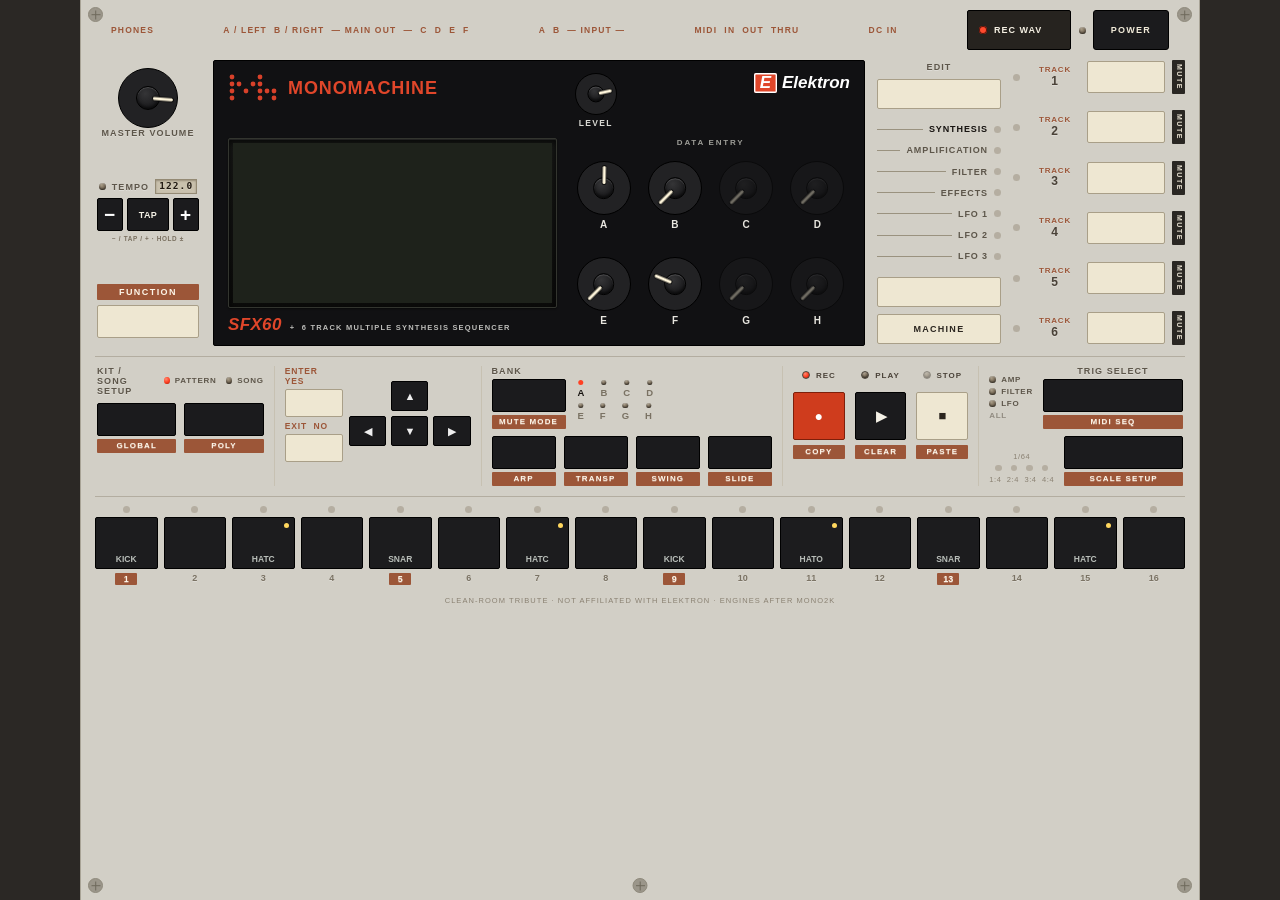
==== commit c3939f8e: "Fix rotation layout and add editable material synthesis studies in v5.5.1 Co-authored-by: arena-agen" ====
--- a/index.html
+++ b/index.html
@@ -1,5 +1,5 @@
 <!DOCTYPE html>
-<html lang="ru" data-mono-build="5.5.0">
+<html lang="ru" data-mono-build="5.5.1">
 <head>
 <meta charset="UTF-8">
 <meta name="viewport" content="width=device-width, initial-scale=1, maximum-scale=1, user-scalable=no, viewport-fit=cover">
@@ -17,7 +17,7 @@
    classifies the device, captures script failures and can retry a missing
    external module. The full app sets __monoBoot.ok when the panel is live. */
 (function(){
-  var boot={t0:Date.now(),ok:false,stage:'guard',errors:[],failed:{},loadedFrom:{},retried:false,build:'5.5.0'};
+  var boot={t0:Date.now(),ok:false,stage:'guard',errors:[],failed:{},loadedFrom:{},retried:false,build:'5.5.1'};
   window.__monoBoot=boot;
   var bootLang='ru';
   try{ var savedLang=window.localStorage&&localStorage.getItem('monomachine_lang'); if(savedLang==='en'||savedLang==='ru') bootLang=savedLang; else if(/^en\b/i.test(navigator.language||'')) bootLang='en'; }catch(e){}
@@ -53,10 +53,13 @@
     else if(e&&e.message) window.__monoBootError('window',e.message);
   },true);
   window.addEventListener('unhandledrejection',function(e){ window.__monoBootError('promise',e&&e.reason); });
-  var stableAppHKey='';
+  var viewportFrame=0;
   function deviceClass(){
     var vv=window.visualViewport;
-    var w=Math.round(vv?vv.width:(window.innerWidth||0)),h=Math.round(vv?vv.height:(window.innerHeight||0)),land=w>=h;
+    // Classify by the CSS/layout viewport, not a pinch-zoomed visual viewport.
+    var w=Math.round(window.innerWidth||document.documentElement.clientWidth||0);
+    var layoutH=window.innerHeight||0;
+    var h=Math.round(vv&&(!vv.scale||Math.abs(vv.scale-1)<0.02)?Math.min(layoutH||vv.height,vv.height):layoutH),land=w>=layoutH;
     var coarse=false,fine=false;
     try{ coarse=!!window.matchMedia('(pointer:coarse)').matches; fine=!!window.matchMedia('(pointer:fine)').matches; }catch(e){}
     var shortSide=Math.min(w,h), longSide=Math.max(w,h), kind='desktop';
@@ -64,17 +67,13 @@
     else if(coarse||(shortSide>=600&&shortSide<1200&&longSide<1700)) kind='tablet';
     if(fine&&w>=1100) kind='desktop';
     var root=document.documentElement;
-    // Safari's visual viewport height changes while its chrome settles and on
-    // the first touch. Re-writing --appH for every such event made the whole
-    // panel visibly "fall into place" only after POWER was tapped. On touch
-    // devices, lock the app height per width/orientation; on desktop let the
-    // CSS 100dvh rule track the window normally.
-    if(coarse){
-      var appHKey=w+'x'+(land?'landscape':'portrait');
-      if(h>0&&appHKey!==stableAppHKey){ stableAppHKey=appHKey; root.style.setProperty('--appH',h+'px'); }
-    }else{
-      stableAppHKey=''; root.style.removeProperty('--appH');
-    }
+    // Rotation arrives in several resize events on Safari. Never freeze the
+    // first (often intermediate) height for an entire orientation. One writer,
+    // coalesced per animation frame, follows both toolbar and rotation changes.
+    if(coarse&&h>0){
+      var appH=h+'px';
+      if(root.style.getPropertyValue('--appH')!==appH) root.style.setProperty('--appH',appH);
+    }else root.style.removeProperty('--appH');
     var cores=(navigator.hardwareConcurrency||4), mem=(navigator.deviceMemory||0), ua=(navigator.userAgent||'');
     var weakCpu=(cores<=2||(mem>0&&mem<=2)||(/iPad/.test(ua)&&/OS (12|13|14|15|16)_/.test(ua)&&cores<=4));
     boot.perfLite=(perfMode==='lite'||(perfMode==='auto'&&weakCpu));
@@ -204,9 +203,19 @@
     try{ window.scrollTo(0,0); }catch(e){}
   }
   deviceClass();
-  window.addEventListener('resize',deviceClass);
-  if(window.visualViewport&&visualViewport.addEventListener) visualViewport.addEventListener('resize',deviceClass);
-  window.addEventListener('orientationchange',function(){ setTimeout(deviceClass,90); });
+  function refreshViewport(){
+    if(viewportFrame) return;
+    viewportFrame=window.requestAnimationFrame(function(){ viewportFrame=0; deviceClass(); });
+  }
+  window.__monoRefreshViewport=refreshViewport;
+  window.addEventListener('resize',refreshViewport);
+  window.addEventListener('pageshow',refreshViewport);
+  if(window.visualViewport&&visualViewport.addEventListener) visualViewport.addEventListener('resize',refreshViewport);
+  window.addEventListener('orientationchange',function(){
+    refreshViewport();
+    // Older iOS reports the new dimensions late, sometimes after its last resize.
+    setTimeout(refreshViewport,180); setTimeout(refreshViewport,450);
+  });
   var fallbackTimer=null;
   function scheduleFallback(delay){
     if(boot.ok||boot.retried||fallbackTimer) return;
@@ -513,7 +522,8 @@
 /* ==== iPhone-first hardware shell v4 ====
    The layout is genuinely reflowed for the phone. The old whole-panel
    transform scale is not used, so keys, LEDs and labels keep real size. */
-:root{--appH:100dvh}
+:root{--appH:100vh}
+@supports (height:100dvh){:root{--appH:100dvh}}
 body{overflow-x:hidden}
 #scaleWrap{min-height:var(--appH);overflow:visible}
 #unit{transform:none!important;min-height:var(--appH)}
@@ -1313,6 +1323,45 @@
 html.perf-lite .langBtn,html.perf-lite .sbtn,html.perf-lite input,html.perf-lite select,html.perf-lite textarea{box-shadow:none!important}
 html.perf-lite .snote{background:#e8e2d2!important}
 
+/* Rotation safety: intrinsic nav widths must never spill into BANK. These
+   constraints apply to desktop too; the fixed 3x38px arrows did not flex. */
+.mbGroup,.navFlex,.navCream,.navArrows{min-width:0}
+.navFlex{display:grid;grid-template-columns:minmax(30px,.65fr) minmax(0,1.35fr);gap:6px}
+.navArrows{width:100%;grid-template-columns:repeat(3,minmax(0,1fr))}
+.navArrows .arrow{width:100%;height:100%;min-height:0;padding-left:0;padding-right:0}
+/* Never clip controls when a toolbar, split view or safe area leaves less
+   height than the physical panel needs. Scroll is preferable to lost trigs. */
+@media (pointer:coarse){
+  #scaleWrap{overflow:visible}
+  #unit{overflow-x:hidden;overflow-y:auto;-webkit-overflow-scrolling:touch}
+}
+@media (pointer:coarse) and (min-width:821px) and (max-width:1800px) and (orientation:landscape) and (min-height:561px){
+  #scaleWrap{display:block;height:var(--appH);min-height:0;overflow:auto}
+  #unit{display:grid;grid-template-rows:40px minmax(240px,1fr) auto minmax(64px,.32fr);height:var(--appH);min-height:0;max-height:none;width:100%;max-width:1280px;gap:8px}
+  #topStrip{min-height:40px;padding:0}
+  #topStrip>span:not(.topActions){display:none}
+  .topActions{width:100%;justify-content:flex-end}
+  #mainRow{height:100%;min-height:0}
+  #blackPanel{display:flex;flex-direction:column;min-height:0}
+  #bpBody{flex:1 1 auto;align-items:center;min-height:0}
+  #knobs,#trackBtns{height:100%}
+  #midBand{height:auto;min-height:0}
+  .mbGroup{padding-left:6px;padding-right:6px}
+  .kitHead{flex-wrap:wrap;gap:4px}
+  .navArrows{grid-template-rows:repeat(2,minmax(28px,1fr));gap:4px}
+  .bankTop{gap:6px}
+  .bankBtnWrap{width:60px}
+  #bankLeds .brow{gap:10px}
+  #trigGrid{height:100%;min-height:64px;grid-template-rows:minmax(0,1fr)}
+  .trig{flex:1;height:auto;min-height:36px}
+  #foot{display:none}
+}
+@media (orientation:landscape) and (max-height:560px){
+  #scaleWrap{overflow:auto}
+  #unit{overflow-y:auto}
+  #trigGrid{min-height:42px}
+}
+
 </style>
 </head>
 <body>
@@ -1372,7 +1421,7 @@
       </div>
       <div id="bpBody">
         <div id="lcdCol">
-          <div id="lcdBezel"><div class="lcdPx"><canvas id="lcdCanvas" width="128" height="64"></canvas><i class="pxgrid"></i><span class="lcdFallback" aria-hidden="true"><b>MONOMACHINE</b><small id="lcdFallbackText">WEB OS V5.5.0 · LOADING…</small></span></div></div>
+          <div id="lcdBezel"><div class="lcdPx"><canvas id="lcdCanvas" width="128" height="64"></canvas><i class="pxgrid"></i><span class="lcdFallback" aria-hidden="true"><b>MONOMACHINE</b><small id="lcdFallbackText">WEB OS V5.5.1 · LOADING…</small></span></div></div>
           <div class="sfxLab"><span class="sfx">SFX60</span><span class="wlab small">+&nbsp; 6 TRACK MULTIPLE SYNTHESIS SEQUENCER</span></div>
         </div>
         <div id="knobsCol">
@@ -1659,6 +1708,43 @@
 const BBOX_DRUMS=['KICK','KICK2','SNARE','SNAR2','CLAP','RIM','HATC','HATO','CYMB','TOMH','TOMM','TOML','PERC1','PERC2','SHAKE','COWB','METAL','ZAP','BLIP','NOISE','SUB','CLICK','STICK','CRASH'];
 const DR=n=>36+BBOX_DRUMS.indexOf(n); // BBOX note->drum
 
+/* Original material studies, NOT SOPHIE's patches or samples. Named
+   parameters keep every recipe editable with the ordinary hardware pages. */
+const MATERIAL_PATCHES=[
+  {id:'rubber',name:'RUBBER SNAP',machine:'FMDYN',note:36,pitch:[6,96,3,64],pages:{
+    SYN:{'1FRQ':64,'1FEN':76,'1VOL':48,'1VEN':112,'2FRQ':91,'2ENV':116,'2FB':28},
+    AMP:{HOLD:0,DEC:65,REL:22,DIST:76,VOL:88},FILT:{WDTH:118,LPQ:16}}},
+  {id:'bubble',name:'BUBBLE POP',machine:'FMSTAT',note:48,pitch:[6,112,4,76],pages:{
+    SYN:{'1FRQ':85,'1FIN':69,'1ENV':116,'1FB':20,'2FRQ':102,'2VOL':18,TONE:118},
+    AMP:{HOLD:0,DEC:53,REL:18,DIST:67,VOL:86},FILT:{WDTH:124,LPQ:8}}},
+  {id:'metal',name:'CHROME GLASS',machine:'FMPAR',note:72,pages:{
+    SYN:{'1FRQ':85,'1ENV':112,'2FRQ':100,'2ENV':105,'3FRQ':116,'3ENV':96,TONE:124},
+    AMP:{HOLD:0,DEC:78,REL:48,DIST:64,VOL:74},FILT:{BASE:8,WDTH:115,LPQ:8},EFX:{DSND:24,DTIM:32,DFB:32}}},
+  {id:'plastic',name:'HARD PLASTIC',machine:'DDRW',note:53,pitch:[4,100,3,74],pages:{
+    SYN:{WAV1:0,MIX:48,WAV2:44,TIME:8,BR1:48,WID:76,BR2:64},
+    AMP:{HOLD:0,DEC:48,REL:20,DIST:70,VOL:80},FILT:{BASE:6,WDTH:96,LPQ:38,DEC:38,WOFS:84},EFX:{SRR:14}}},
+  {id:'air',name:'PRESSURE HISS',machine:'NOIS',note:60,pages:{
+    SYN:{ST:110,RED:26,STON:127},AMP:{HOLD:0,DEC:35,REL:16,DIST:64,VOL:62},
+    FILT:{BASE:66,WDTH:26,LPQ:64,DEC:35,BOFS:82,WOFS:88}}},
+  {id:'latex',name:'LATEX FORMANT',machine:'VO6',note:50,pitch:[4,72,2,54],pages:{
+    SYN:{VOC1:76,VOC2:48,'V-SW':127,VOIC:12,CONS:0,CLEN:12,CVOL:38},
+    AMP:{HOLD:0,DEC:78,REL:35,DIST:66,VOL:68},FILT:{WDTH:120,LPQ:10},
+    LFO2:{PAGE:8,DEST:8,TRIG:38,WAVE:31,MULT:40,SPD:54,DPTH:25}}}
+];
+function applyMaterialPatch(tr,id){
+  const patch=MATERIAL_PATCHES.find(p=>p.id===id); if(!patch) return null;
+  tr.machine=patch.machine; tr.params=defaultParams(patch.machine);
+  delete tr._hwExtra; delete tr._hwType;
+  for(const pg in patch.pages) for(const name in patch.pages[pg]) setP(tr,pg,name,patch.pages[pg][name]);
+  if(patch.pitch){
+    const [dest,depth,mult,speed]=patch.pitch;
+    const raw=(pg,i)=>Math.floor((i+0.5)*128/PAGE_DEFS.LFO1[pg].e.length);
+    // HALF + inverted saw: a positive strike pitch returning exactly to zero.
+    tr.params.LFO1=[raw(0,7),raw(1,dest),raw(2,4),raw(3,5),raw(4,mult),speed,0,depth];
+  }
+  return patch;
+}
+
 /* ---------- factory patterns (original compositions in the spirit of MONO2K bank A) ---------- */
 function factoryPatterns(){
   const P128={};
@@ -1848,6 +1934,8 @@
     seq(t5,'x...x.......x...x...x.......x...x...x.......x...x...x.......x...',['C3','Eb3','G3','C4','Bb3','G3'],{len:3,lockAll:i=>({'SYN.0':(i*9)%128,'SYN.1':(i*23)%128})});
     t6.machine='RINGMOD'; t6.params=defaultParams('RINGMOD'); setP(t6,'SYN','EXT',118); setP(t6,'SYN','MIX',104); setP(t6,'AMP','DEC',127); setP(t6,'AMP','HOLD',127); setP(t6,'AMP','VOL',92);
     seq(t6,'x...............x...............x...............x...............',['C3','G3','Eb4','Bb3'],{len:16});
+    applyMaterialPatch(t1,'rubber'); applyMaterialPatch(t3,'air');
+    t1.steps.forEach((st,i)=>{ if(st.on) st.locks={'SYN.1':[72,82,76,68][Math.floor(i/8)%4],'SYN.6':[18,36,24,42][Math.floor(i/8)%4],'LFO1.7':[76,100,88,112][Math.floor(i/8)%4]}; });
     p.kit='ELAST KIT'; add(8,p);
   }
   { // A10 PLASTIC — bit-reduced doubledraw plucks, glassy FM and glossy chorus
@@ -1867,6 +1955,8 @@
     seq(t5,'x...............x...............x...............x...............',['F1','Db1','Ab1','Eb1'],{len:12});
     t6.machine='CHORUS'; t6.params=defaultParams('CHORUS'); setP(t6,'SYN','DEP',96); setP(t6,'SYN','SPD',72); setP(t6,'SYN','MIX',78); setP(t6,'SYN','WID',122); setP(t6,'AMP','DEC',127); setP(t6,'AMP','HOLD',127); setP(t6,'AMP','VOL',84);
     seq(t6,'x...............................................................',[60],{len:64});
+    applyMaterialPatch(t1,'plastic'); applyMaterialPatch(t2,'metal');
+    t1.steps.forEach((st,i)=>{ if(st.on) st.locks={'SYN.1':[40,58,76,48][i%4],'SYN.4':[36,52,68,44][i%4],'LFO1.7':70+(i%4)*12}; });
     p.kit='PLAST KIT'; add(9,p);
   }
   { // A11 Latex — rubbery VO-6 formants, tuned stereo noise and soft FM
@@ -1887,6 +1977,8 @@
     seq(t5,'..x...x...x...x...x...x...x...x...x...x...x...x...x...x...x...x.',[DR('SHAKE'),DR('HATC')],{len:1});
     t6.machine='REVERB'; t6.params=defaultParams('REVERB'); setP(t6,'SYN','DEC',92); setP(t6,'SYN','MIX',58); setP(t6,'AMP','DEC',127); setP(t6,'AMP','HOLD',127); setP(t6,'AMP','VOL',78);
     seq(t6,'x...............................................................',[60],{len:64});
+    applyMaterialPatch(t1,'latex'); applyMaterialPatch(t2,'bubble');
+    t2.steps.forEach((st,i)=>{ if(st.on) st.locks={'SYN.2':[108,116,120,112][i%4],'LFO1.7':[68,98,112,82][i%4]}; });
     p.kit='Latex KIT'; add(10,p);
   }
   { // A12 GLASSLAB — fast glass FM, scanned waves and flanged metal
@@ -1907,6 +1999,8 @@
     seq(t5,'x.......x.......x.......x.......x.......x.......x.......x.......',['E1','E1','G1','B1','E1','D1','C1','B0'],{len:5,lockAll:i=>({'SYN.1':(i%2?0:127),'SYN.6':30+((i*19)%84)})});
     t6.machine='FLANGER'; t6.params=defaultParams('FLANGER'); setP(t6,'SYN','DEP',112); setP(t6,'SYN','SPD',86); setP(t6,'SYN','MIX',96); setP(t6,'SYN','FB',104); setP(t6,'SYN','WID',124); setP(t6,'AMP','DEC',127); setP(t6,'AMP','HOLD',127); setP(t6,'AMP','VOL',86);
     seq(t6,'x...............................................................',[60],{len:64});
+    applyMaterialPatch(t1,'metal'); applyMaterialPatch(t5,'rubber');
+    t5.steps.forEach((st,i)=>{ if(st.on) st.locks={'SYN.1':[74,82,70,78][Math.floor(i/8)%4],'SYN.6':24+(i%3)*10,'LFO1.7':80+(i%3)*14}; });
     p.kit='GLASS KIT'; add(11,p);
   }
   return P128;
@@ -3496,6 +3590,31 @@
 
 /* ---------- note on/off ---------- */
 function tuneOf(tr,eff){ const defs=MACH[tr.machine].syn; const i=defs.findIndex(d=>d&&d.n==='TUNE'); return i>=0? tuneSemis(eff.SYN[i]) : 0; }
+// Fast percussive pitch must run on the audio clock, not the 12/25ms
+// UI/LFO timer. Preserve all other LFO shapes/modes via the existing path.
+function audioPitchSpecs(eff,bpm){
+  if(!AE.ctx||!AE.ctx.createConstantSource) return null;
+  const specs=[];
+  for(let li=1;li<=3;li++){
+    const L=eff['LFO'+li], D=PAGE_DEFS.LFO1;
+    if(!L[7]||LFO_PAGES[enumIdx(D[0],L[0])]!=='PTCH') continue;
+    if(enumIdx(D[2],L[2])!==4||enumIdx(D[3],L[3])!==5||L[6]) return null;
+    const hz=(bpm/60)/4*LFO_MULTVAL[enumIdx(D[4],L[4])]*Math.pow(2,(L[5]-64)/30);
+    specs.push({cents:L[7]/127*PTCH_SCALES[enumIdx(D[1],L[1])],duration:0.5/hz});
+  }
+  return specs.length?specs:null;
+}
+function scheduleAudioPitch(v,specs,t){
+  if(!specs||!v.oscs.length) return;
+  specs.forEach(spec=>{
+    const src=AE.ctx.createConstantSource();
+    src.offset.setValueAtTime(spec.cents,t);
+    src.offset.linearRampToValueAtTime(0,t+spec.duration);
+    v.oscs.forEach(x=>{ if(x.o.detune) src.connect(x.o.detune); });
+    v.nodes.push(src);
+  });
+  v._audioPitch=true;
+}
 AE.noteOn=function(ti,midi,t,vel=1,opt={}){
   if(!AE.started) return null;
   if(AE._stopMuted) clearStopMute();
@@ -3503,6 +3622,8 @@
   const eff=effParams(tr,opt.locks,ti);
   const lenSec=opt.len||0.3;
   const tune=tuneOf(tr,eff);
+  const pitchSpecs=opt.ltrig!==false?audioPitchSpecs(eff,curPat().bpm):null;
+  if(pitchSpecs) eff._ptchCents=0; // no stale previous-note pitch snapshot
   const f=mtof(midi+tune+(eff._ptchCents||0)/100);
   ta.curFreq=f; ta.curNote=midi;
   // LFO trig modes (hardware patterns can trig AMP / FILTER / LFO independently)
@@ -3542,6 +3663,7 @@
     if(e.custom){ const scale=e.scale||1, hz=Math.max(0.01,e.modHz||f); e.g.gain.cancelScheduledValues(t); e.g.gain.setValueAtTime(e.peak*scale*hz,t); e.g.gain.setTargetAtTime(e.rest*scale*hz,t,Math.max(0.003,(e.sec||1)/3)); }
     else scheduleFmEnv(e.g.gain,e.raw,e.modHz||f,t,e.scale||1,e.mode||'stat');
   });
+  scheduleAudioPitch(v,pitchSpecs,t);
   if(v._bboxStart){ /* sample voice starts itself */ v._bboxStart(t); }
   else v.startAll(t);
   v.nodes.forEach(n=>{ if(n.start&&!n._st){ try{ if(n!==v){} }catch(e){} }});
@@ -3663,13 +3785,18 @@
       let val=ls.val;
       if(Lp[6]>0){ const gates=2+Lp[6]/6; if(((ls.ph*gates)%1)<0.5) val=0; } // INTL interlace
       const page=LFO_PAGES[enumIdx(PAGE_DEFS.LFO1[0],Lp[0])], dest=enumIdx(PAGE_DEFS.LFO1[1],Lp[1]);
-      if(page==='PTCH') ptchCents+=val*(dpth/127)*PTCH_SCALES[dest];
+      if(page==='PTCH'){ if(!(ta.voice&&ta.voice._audioPitch)) ptchCents+=val*(dpth/127)*PTCH_SCALES[dest]; }
       else { const k=page+'.'+dest; off[k]=(off[k]||0)+val*dpth; }
     }
     off.PTCH=ptchCents; AE.lfoOff[ti]=off;
     // continuous application
     const has=k=>off[k]!==undefined;
-    if(ptchCents&&ta.voice) ta.voice.oscs.forEach(x=>{ if(x.o.detune) x.o.detune.setTargetAtTime((x.det||0)+ptchCents,t,0.025); });
+    // Also restore neutral detune when depth is turned off. Native pitch
+    // sources add to detune; never bake their current value into the base.
+    if(ta.voice&&ta.voice._lastPitchCents!==ptchCents){
+      ta.voice._lastPitchCents=ptchCents;
+      ta.voice.oscs.forEach(x=>{ if(x.o.detune) x.o.detune.setTargetAtTime((x.det||0)+ptchCents,t,0.01); });
+    }
     if((has('FILT.0')||has('FILT.1'))&&t>=ta.fltEnvUntil){ const F=tr.params.FILT; const b=R127(F[0]+(off['FILT.0']||0)); const w=R127(F[1]+(off['FILT.1']||0));
       setFilterTargets(ta,tr,b,w,t,0.025,F[3]); }
     if(has('AMP.5')) ta.lfoVol.gain.setTargetAtTime(clamp(1+off['AMP.5']/110,0,1.6),t,0.025);
@@ -3858,6 +3985,7 @@
   perfNote:'LITE убирает тяжёлые тени и градиенты, реже обновляет LFO/LCD, ограничивает реверб и предпочитает звук 44,1 кГц. Панель и звук переключаются сразу; частота AudioContext и банк волн обновятся после перезагрузки страницы.',
   mixerKeyNote:'HP KEY / LP KEY: трекинг фильтра за нотой, как KIT → ASSIGN → KEY на железке. OFF фиксирует срез относительно MIDI-ноты 0 — полезно для дронов и одинакового среза на всех нотах.',
   inputEnable:'🎤 INP AB: ВКЛ ВХОД', midiConnect:'MIDI: ПОДКЛЮЧИТЬ', helpGuide:'СПРАВКА + SOPHIE-РЕЦЕПТЫ', helpTitle:'СПРАВКА — игра, FX и SOPHIE-звуки',
+  materialSounds:'МАТЕРИАЛЫ → ТЕКУЩИЙ ТРЕК', materialNote:'Авторские синтезированные этюды, не оригинальные патчи или сэмплы SOPHIE. Кнопка меняет звук выбранного трека; ноты и локи сохраняются. POWER + остановленный секвенсор: можно сразу прослушать звук. Старые сохранения не перезаписываются обновлением.',
   sophieGroup:'SOPHIE XE — МАТЕРИАЛЫ A09–A12', sophieNote:'A09 ELASTIC, A10 PLASTIC, A11 Latex, A12 GLASSLAB. В KITS выберите THEME → SOPHIE XE для эластичных FM, пластика, стекла, squeak-шума и VO-6.',
   backToGlobal:'← GLOBAL', wavReadyShare:'WAV ГОТОВ {time}', wavShareCanceled:'WAV СОХРАНЁН В ПАМЯТИ — FILE → ПОСЛЕДНИЙ WAV', wavFallback:'WAV REC · FALLBACK',
   euclidDensity:'Плотность 0.1–0.9:', osUpgradeConfirm:'Похоже на OS upgrade SysEx. Отправлять на настоящую Monomachine только если она специально переведена в режим OS UPGRADE. Продолжить?',
@@ -3924,6 +4052,7 @@
   perfNote:'LITE removes heavy shadows and gradients, updates the LFOs/LCD less often, caps the reverb and prefers 44.1 kHz audio. The panel and running audio switch immediately; the AudioContext rate and wave bank refresh after a page reload.',
   mixerKeyNote:'HP KEY / LP KEY: filter key tracking, as in KIT → ASSIGN → KEY on the hardware. OFF fixes the cutoff against MIDI note 0 — useful for drones and the same cutoff on every note.',
   inputEnable:'🎤 INP AB: ENABLE INPUT', midiConnect:'MIDI: CONNECT', helpGuide:'HELP + SOPHIE RECIPES', helpTitle:'HELP — playing, FX and SOPHIE-style sounds',
+  materialSounds:'MATERIALS → CURRENT TRACK', materialNote:'Original synthesized studies, not SOPHIE’s original patches or samples. Each button changes the selected track sound; notes and locks stay intact. With POWER on and the sequencer stopped, it also auditions the sound. Updates never overwrite saved patterns.',
   sophieGroup:'SOPHIE XE — MATERIALS A09–A12', sophieNote:'A09 ELASTIC, A10 PLASTIC, A11 Latex, A12 GLASSLAB. In KITS choose THEME → SOPHIE XE for elastic FM, plastic, glass, squeaky noise and VO-6 materials.',
   backToGlobal:'← GLOBAL', wavReadyShare:'WAV READY {time}', wavShareCanceled:'WAV KEPT IN MEMORY — FILE → LAST WAV', wavFallback:'WAV REC · FALLBACK',
   euclidDensity:'Density 0.1–0.9:', osUpgradeConfirm:'This looks like an OS upgrade SysEx file. Send it to a real Monomachine only when the machine has explicitly been put into OS UPGRADE mode. Continue?',
@@ -4240,7 +4369,7 @@
   if(t>=1.03){ finishBoot(); return; }
   drawMLogoPx(c,51,5,3,ink);
   lcdPrint(c,'MONOMACHINE',64,24,{scale:2,color:ink,align:'center'});
-  lcdPrint(c,'SFX-60+ WEB OS V5.5.0',64,38,{color:ink,align:'center'});
+  lcdPrint(c,'SFX-60+ WEB OS V5.5.1',64,38,{color:ink,align:'center'});
   const blocks=clamp(Math.floor((t-0.16)/0.09),0,8);
   c.fillStyle=ink;
   for(let i=0;i<blocks;i++) c.fillRect(49+i*4,48,3,3);
@@ -4872,22 +5001,21 @@
   if(tr.machine==='GND'&&role!=='TEXTURE'){ /* silence only by explicit machine choice outside random kit */ }
 }
 function applySophieMaterial(tr,role){
-  const Sy=tr.params.SYN, A=tr.params.AMP, F=tr.params.FILT, E=tr.params.EFX;
-  // SOPHIE XE material ranges: elastic pitch envelopes, hard FM partials,
-  // bit-reduced plastic waves, tuned stereo squeaks and glossy resonance.
-  if(tr.machine==='FMDYN'){ Sy[1]=_pick([0,4,10,117,123,127]); Sy[2]=_rndi(92,127); Sy[3]=_rndi(84,127); Sy[6]=_rndi(24,96); A[2]=role==='DRUM'||role==='BASS'?_rndi(34,72):_rndi(56,104); A[4]=_rndi(76,104); }
-  else if(tr.machine==='FMPAR'){ Sy[0]=_rndi(62,112); Sy[1]=_rndi(76,124); Sy[2]=_rndi(84,124); Sy[3]=_rndi(44,96); Sy[4]=_rndi(104,127); Sy[5]=_rndi(20,72); Sy[6]=_rndi(104,127); A[2]=_rndi(64,116); }
-  else if(tr.machine==='FMSTAT'){ Sy[2]=_rndi(84,127); Sy[3]=_rndi(24,92); Sy[5]=_rndi(24,72); Sy[6]=_rndi(76,124); }
-  else if(tr.machine==='DDRW'){ Sy[4]=_rndi(28,96); Sy[6]=_rndi(18,88); Sy[5]=_rndi(76,112); A[2]=_rndi(34,76); }
-  else if(tr.machine==='DWAVE'){ Sy[2]=_rndi(44,112); E[2]=_rndi(8,44); }
-  else if(tr.machine==='VO6'){ Sy[2]=127; Sy[4]=_rndi(0,127); Sy[5]=_rndi(18,76); Sy[6]=_rndi(88,127); }
-  else if(tr.machine==='NOIS'){ Sy[0]=_rndi(88,127); Sy[1]=_rndi(12,104); Sy[2]=127; F[3]=_rndi(58,104); A[2]=_rndi(22,58); }
-  else if(tr.machine==='SID'){ Sy[1]=_rndi(64,124); Sy[4]=_pick([52,90]); E[2]=_rndi(12,48); }
-  else if(tr.machine==='BBOX'){ Sy[0]=_rndi(72,112); Sy[4]=_chance(0.4)?_rndi(24,92):0; Sy[5]=_rndi(8,72); E[2]=_rndi(0,36); }
-  if(tr.machine==='RINGMOD'){ Sy[1]=_rndi(92,127); Sy[3]=_rndi(84,124); }
-  if(tr.machine==='FLANGER'){ Sy[1]=_rndi(76,124); Sy[4]=_rndi(76,118); Sy[5]=_rndi(92,127); }
-  if(tr.machine==='REVERB'){ Sy[0]=_rndi(72,122); Sy[3]=_rndi(42,88); }
-  if(!MACH[tr.machine].fx&&_chance(0.45)) F[3]=Math.max(F[3],_rndi(48,96));
+  const candidates=MATERIAL_PATCHES.filter(p=>p.machine===tr.machine);
+  if(!candidates.length) return; // other machines keep their normal randomizer
+  const patch=_pick(candidates); applyMaterialPatch(tr,patch.id);
+  const vary=(pg,i,spread)=>{ tr.params[pg][i]=R127(tr.params[pg][i]+_rndi(-spread,spread)); };
+  // Small changes in material/decay, never arbitrary high feedback or a
+  // negative frequency-envelope extreme that erases the body of the strike.
+  if(tr.machine==='FMDYN'){ vary('SYN',1,6); vary('SYN',6,12); }
+  else if(tr.machine==='FMPAR'){ [1,3,5].forEach(i=>vary('SYN',i,5)); }
+  else if(tr.machine==='FMSTAT') vary('SYN',2,5);
+  else if(tr.machine==='DDRW'){ vary('SYN',1,16); vary('SYN',4,12); vary('SYN',6,12); }
+  else if(tr.machine==='VO6'){ vary('SYN',0,18); vary('SYN',1,18); }
+  else if(tr.machine==='NOIS'){ vary('SYN',1,14); vary('FILT',0,12); }
+  vary('AMP',2,role==='PAD'?14:8);
+  if(role==='BASS') tr.params.AMP[2]=Math.max(60,tr.params.AMP[2]);
+  if(role==='DRUM') tr.params.EFX[4]=0;
 }
 function randomizeLFOPage(tr,page,amount){
   const P=tr.params[page],defs=PAGE_DEFS[page];
@@ -5284,6 +5412,18 @@
     bindFastTap(btn,()=>{ selectPattern(idx,false); closeSheet(); }); sophie.append(btn);
   });
   b.append(el('p','snote',L('sophieNote')));
+  b.append(el('div','sgroup',L('materialSounds')));
+  const materials=el('div','sgrid compact-grid'); b.append(materials);
+  MATERIAL_PATCHES.forEach(patch=>{
+    actBtn(materials,patch.name,()=>{
+      const tr=curTrk(); applyMaterialPatch(tr,patch.id);
+      refreshTrackSound(S.selTrack); S.page='SYN'; renderAll(); saveSoon();
+      if(powered&&AE.started&&!S.playing) AE.noteOn(S.selTrack,patch.note,nowT(),0.85,{len:0.85,live:true});
+      showMsg(patch.name+' · T'+(S.selTrack+1));
+    });
+  });
+  b.append(el('p','snote',L('materialNote')));
+
 
   b.append(el('div','sgroup',L('shortcuts')));
   const nav=el('div','srow'); b.append(nav);
@@ -6010,9 +6150,9 @@
   if(uiLang()==='en') return `
 <h3>Start in 10 seconds</h3><p><b>POWER</b> starts audio, <b>PLAY</b> starts the sequencer. Tap a trig to place a note, double-tap it for the step editor, and <b>hold a trig while turning knobs A–H</b> to write parameter locks. Drag a knob vertically; double-tap resets it. REC cycles GRID REC → LIVE REC → KEYS.</p>
 <h3>Tracks, machines and FX</h3><p>Choose T1–T6, change the machine with MACHINE, then edit SYN/AMP/FILT/EFX/LFO/ARP. An FX machine on T6 processes T5 when INP=NEIB. For a clean insert, set T5 OUT=NEIB in MIXER, put a long trig on the FX track and set AMP DEC/HOLD high. Notes on a RINGMOD track also set its carrier pitch.</p>
-<h3>SOPHIE-style material recipes</h3>
+<h3>SOPHIE-style material recipes</h3><p>These are original sound-design studies, not verified SOPHIE patches or recordings. GLOBAL → MATERIALS loads six editable recipes onto the selected track. Rubber/bubble/plastic pitch strikes use audio-clock HALF/ISAW LFO envelopes; change LFO1 DPTH and SPD to alter the impact and stretch.</p>
 <ul>
-<li><b>Elastic kick/bass — FM+DYN:</b> 1FEN at an extreme (0 or 127), 1VOL/1VEN high, 2FB 40–90, short AMP DEC. P-lock 1FEN and 2FB on different steps.</li>
+<li><b>Elastic kick/bass — FM+DYN:</b> 1FEN 70–82, 1VOL around 48, 1VEN 112, 2FB 18–42, short AMP DEC and a HALF/ISAW pitch strike. P-lock 1FEN and 2FB on different steps.</li>
 <li><b>Plastic pluck — DPRO-DDRW:</b> BR1/BR2 30–90, WID slightly wide, fast AMP/FILT decay, a little EFX SRR.</li>
 <li><b>Glass/metal — FM+PAR:</b> high 1FRQ/2FRQ/3FRQ, strong 1ENV, weaker 3ENV, TONE high, long release, then REVERB.</li>
 <li><b>Squeaks — GND-NOIS:</b> STON=ON, ST wide, resonant FILT LPQ; p-lock BASE/WDTH and RED per step.</li>
@@ -6025,9 +6165,9 @@
   return `
 <h3>Старт за 10 секунд</h3><p><b>POWER</b> запускает звук, <b>PLAY</b> — секвенсор. Тап по тригу ставит ноту, двойной тап открывает редактор шага, а <b>удержание трига + ручки A–H</b> пишет parameter locks. Ручки тянутся вверх/вниз; двойной тап сбрасывает значение. REC переключает GRID REC → LIVE REC → KEYS.</p>
 <h3>Треки, машины и FX</h3><p>Выберите T1–T6, смените машину кнопкой MACHINE и редактируйте SYN/AMP/FILT/EFX/LFO/ARP. FX-машина на T6 обрабатывает T5 при INP=NEIB. Для чистого insert поставьте T5 OUT=NEIB в MIXER, длинный триг на FX-трек и высокие AMP DEC/HOLD. Ноты на треке RINGMOD также задают высоту его carrier.</p>
-<h3>SOPHIE-рецепты материалов</h3>
+<h3>SOPHIE-рецепты материалов</h3><p>Это авторские звуковые этюды, не подтверждённые патчи или записи SOPHIE. GLOBAL → МАТЕРИАЛЫ загружает шесть редактируемых рецептов на выбранный трек. Pitch-удары резины, пузырьков и пластика используют HALF/ISAW LFO по аудиочасам; меняйте LFO1 DPTH и SPD для силы удара и растяжения.</p>
 <ul>
-<li><b>Эластичный kick/bass — FM+DYN:</b> 1FEN в край (0 или 127), высокие 1VOL/1VEN, 2FB 40–90, короткий AMP DEC. Лочьте 1FEN и 2FB по шагам.</li>
+<li><b>Эластичный kick/bass — FM+DYN:</b> 1FEN 70–82, 1VOL около 48, 1VEN 112, 2FB 18–42, короткий AMP DEC и pitch-удар HALF/ISAW. Лочьте 1FEN и 2FB по шагам.</li>
 <li><b>Пластиковый pluck — DPRO-DDRW:</b> BR1/BR2 30–90, WID чуть шире центра, быстрые AMP/FILT decay, немного EFX SRR.</li>
 <li><b>Стекло/металл — FM+PAR:</b> высокие 1FRQ/2FRQ/3FRQ, сильный 1ENV, слабее 3ENV, TONE вверх, длинный release и REVERB.</li>
 <li><b>Писки — GND-NOIS:</b> STON=ON, широкий ST, резонансный FILT LPQ; лочьте BASE/WDTH и RED на шагах.</li>
@@ -6065,25 +6205,11 @@
     renderAll();
   }finally{ _powerBusy=false; if(_pb){ _pb.classList.remove('busy'); _pb.removeAttribute('aria-busy'); } }
 }
-let _fitKey='';
 function fitToScreen(){
   const u=$('#unit'), w=$('#scaleWrap'); if(!u||!w) return;
-  // Never scale the whole hardware down: the responsive layout owns the size.
-  // The inline boot guard owns --appH and locks it per width/orientation on
-  // touch devices, so Safari's settling visual viewport cannot move the
-  // panel a second time after the first paint (or after POWER).
   u.style.transform=''; w.style.height='';
-  if(document.body&&document.body.classList.contains('knob-dragging')) return;
-  const root=document.documentElement;
-  let coarse=false;
-  try{ coarse=!!window.matchMedia('(pointer: coarse)').matches; }catch(e){}
-  if(window.__monoBoot){ if(!coarse) root.style.removeProperty('--appH'); return; }
-  const vv=window.visualViewport;
-  const vw=Math.round(vv?vv.width:window.innerWidth);
-  const vh=Math.round(vv?vv.height:window.innerHeight);
-  if(!coarse){ _fitKey=''; root.style.removeProperty('--appH'); return; }
-  const key=vw+'x'+(vw>vh?'landscape':'portrait');
-  if(vh>0&&key!==_fitKey){ _fitKey=key; root.style.setProperty('--appH',vh+'px'); }
+  // The boot guard is the sole owner of viewport height, even during a drag.
+  if(window.__monoRefreshViewport) window.__monoRefreshViewport();
 }
 function bootReport(stage,e){
   const b=window.__monoBoot; if(b) b.stage=stage;
